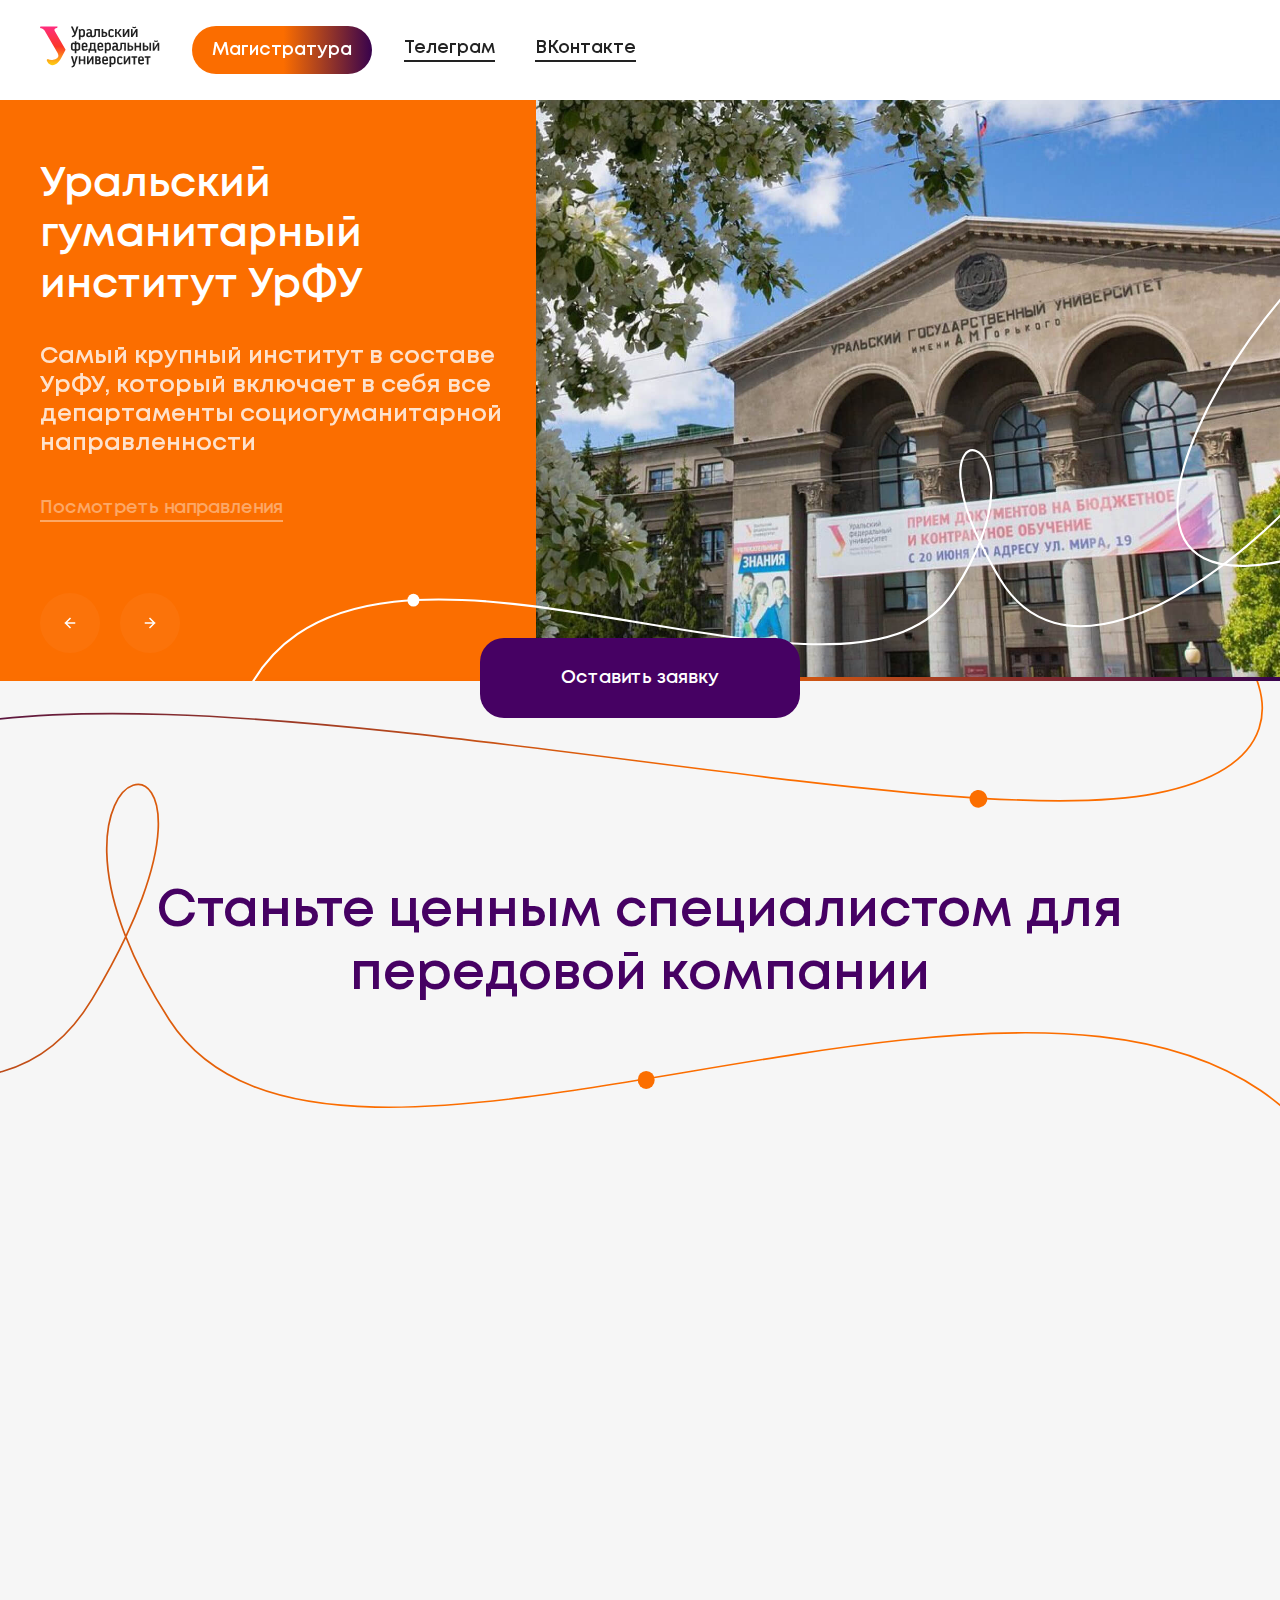
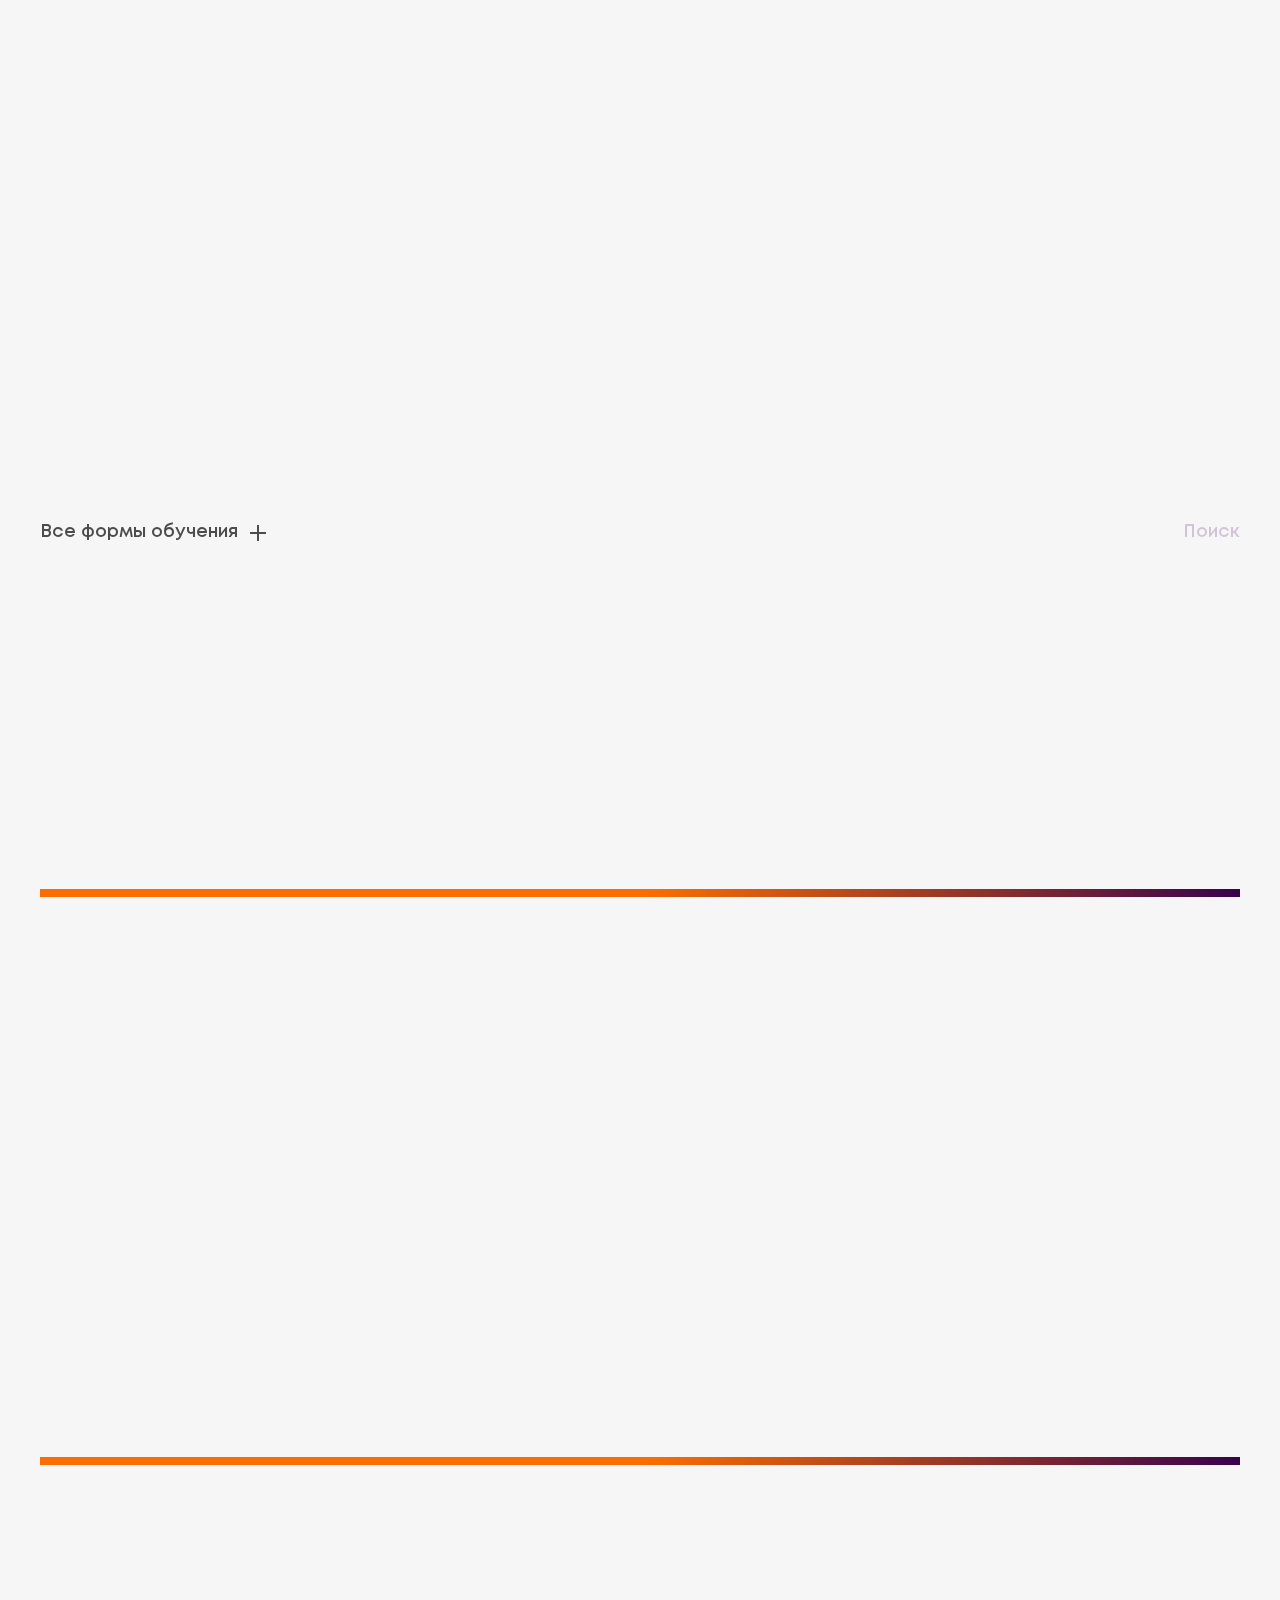
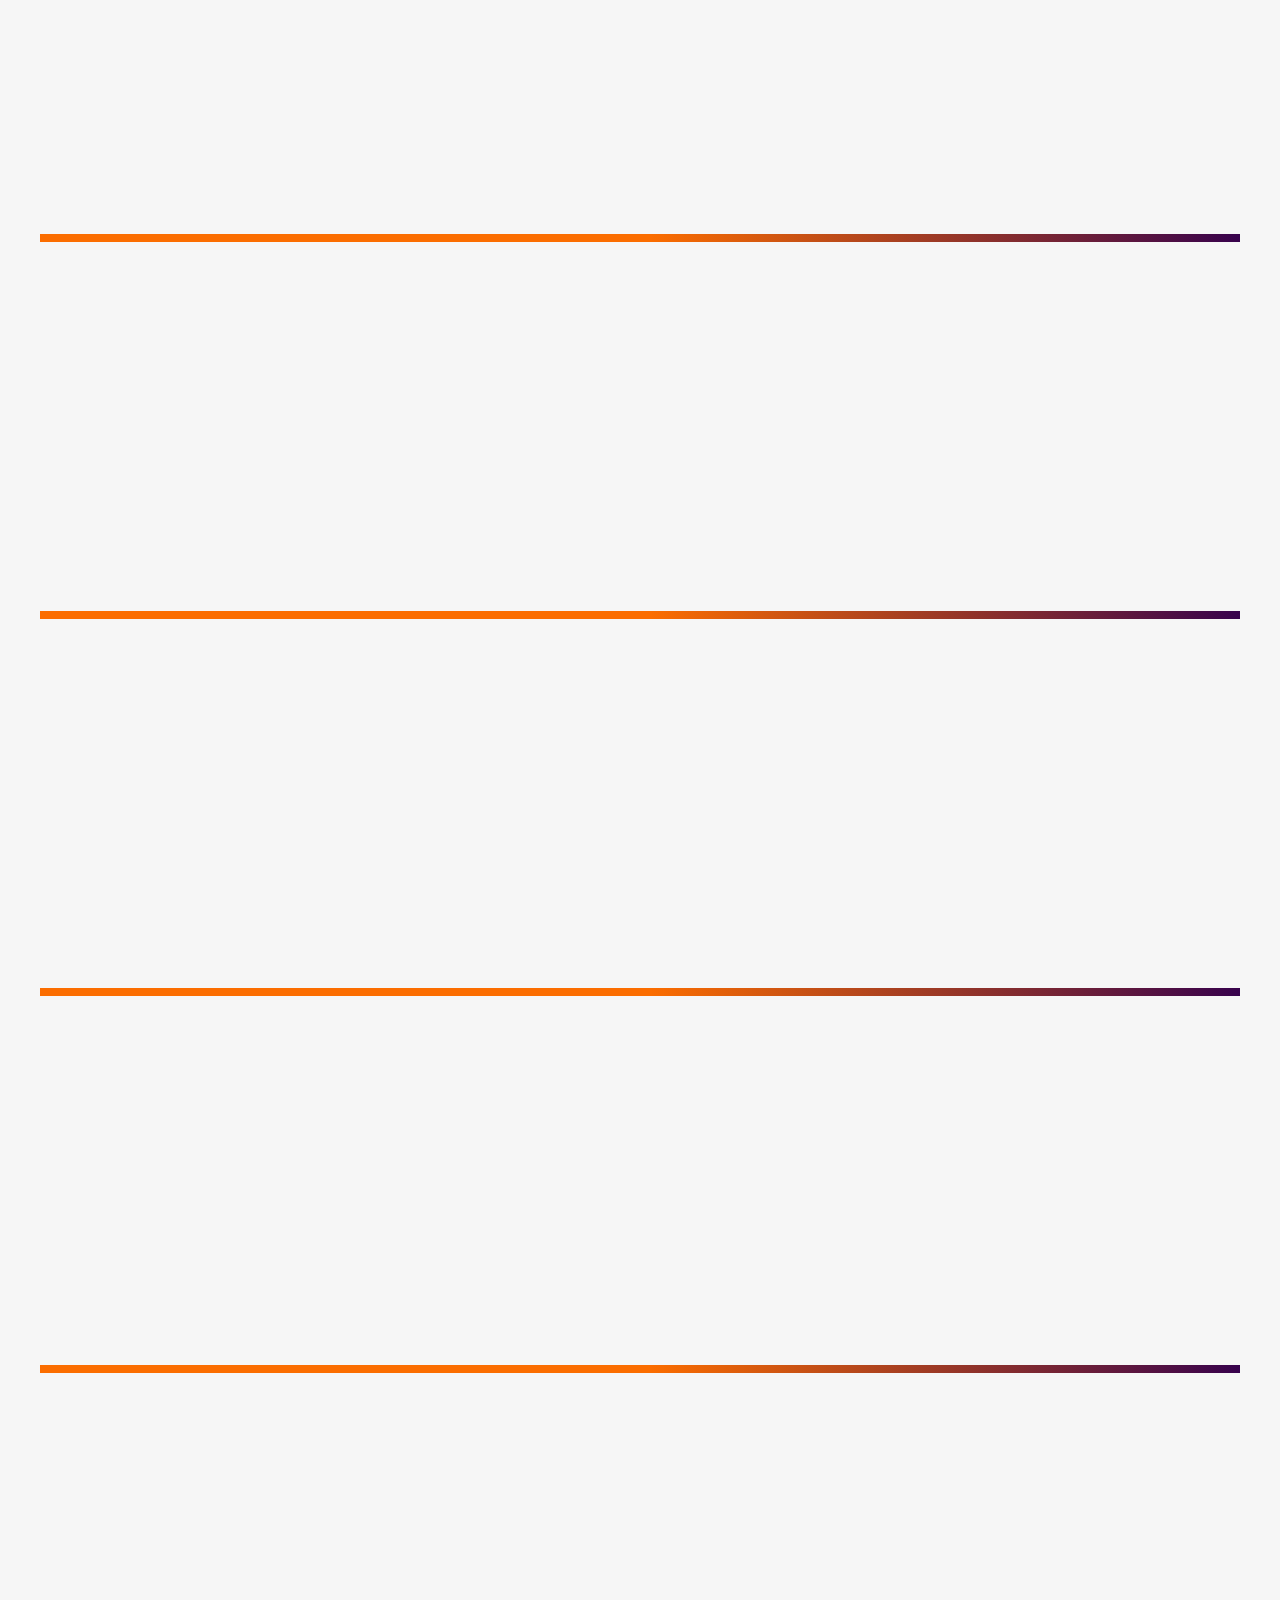
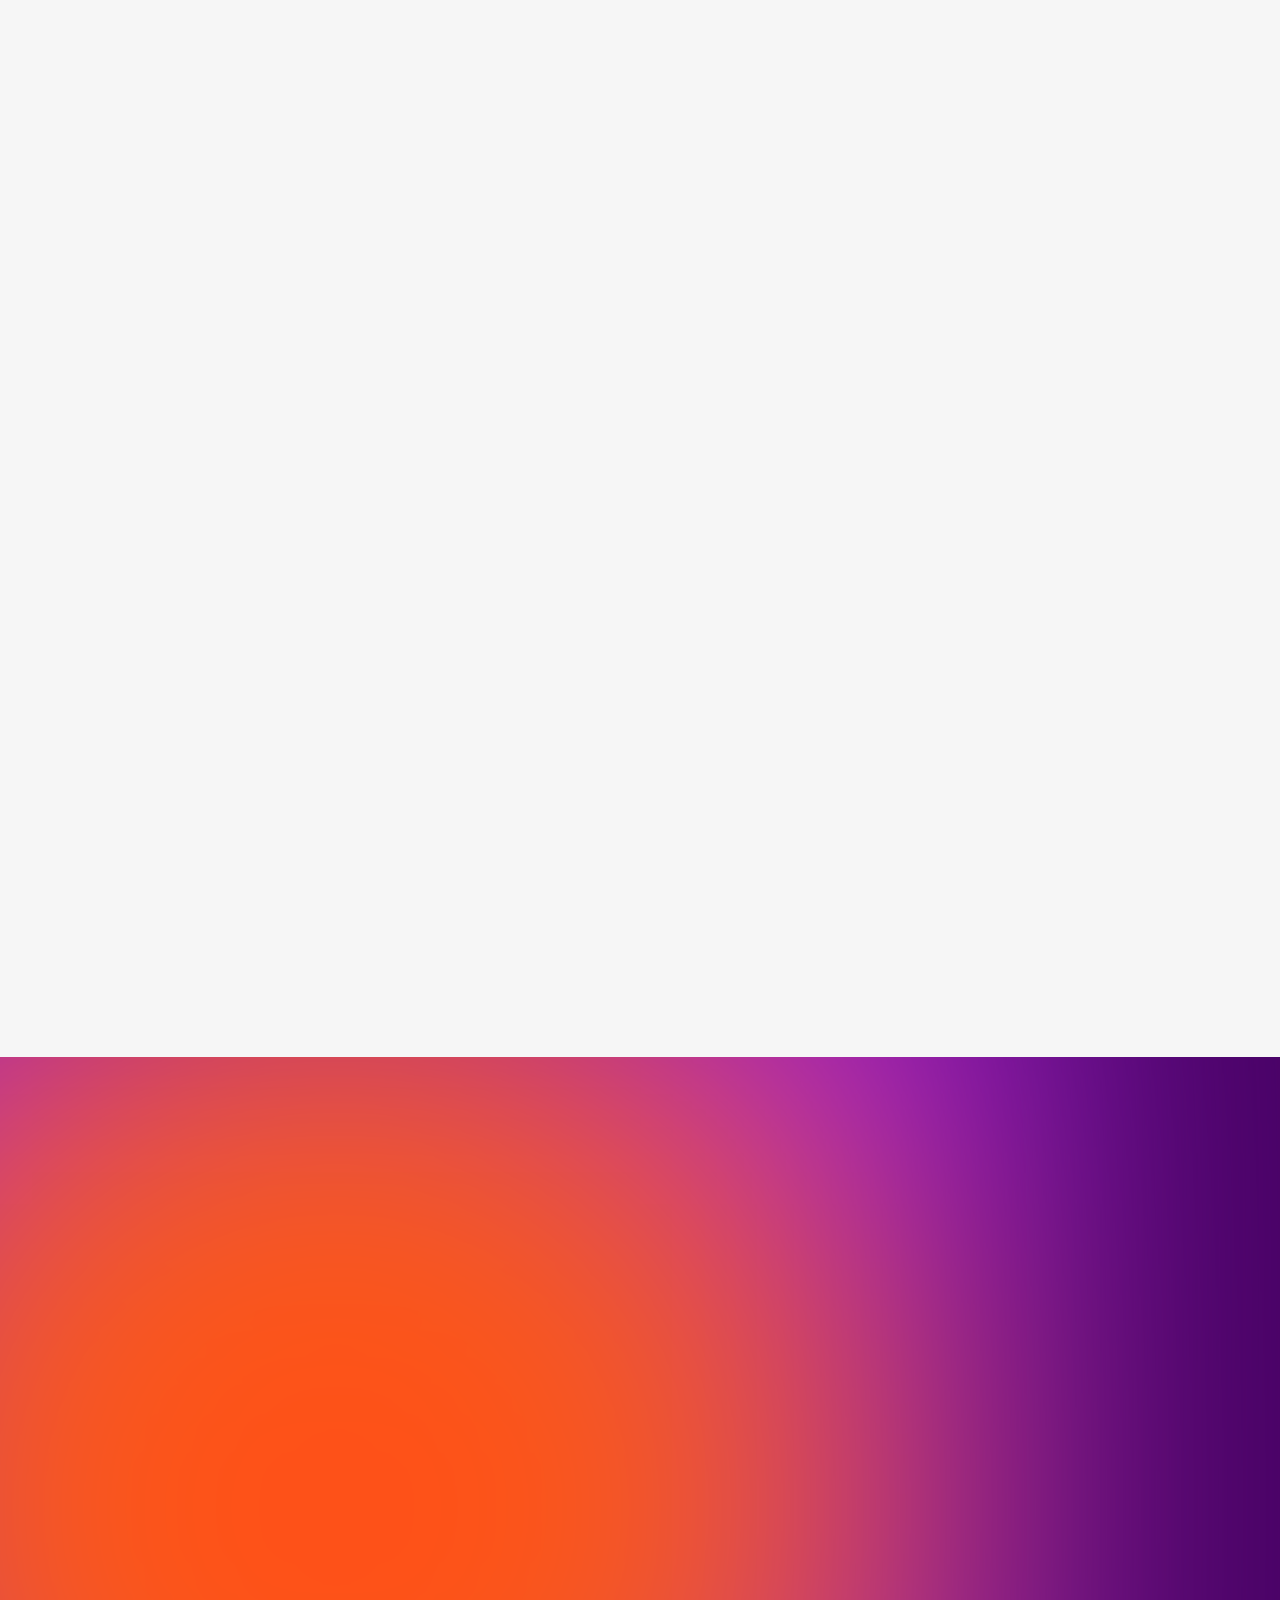
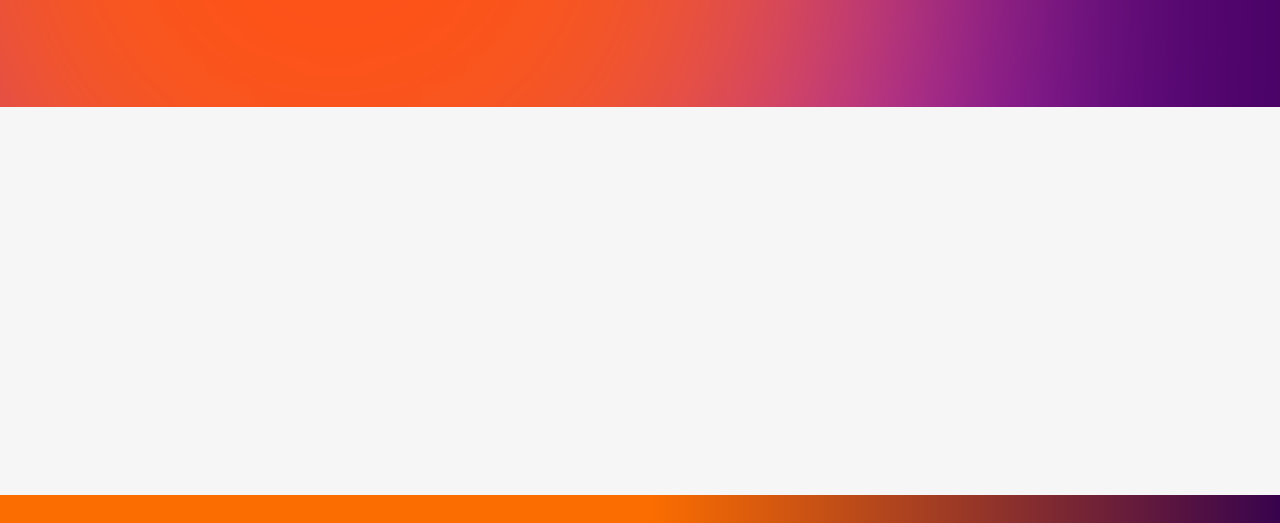
==== index.html @ 25d3e6b7 "fix: Improvements 03.07" ====
<!DOCTYPE html>
<html lang="ru">

<head>
	<meta charset="UTF-8">
	<meta http-equiv="X-UA-Compatible" content="IE=edge">
	<meta name="viewport" content="width=device-width, initial-scale=1.0">
	<title>Уральский гуманитарный институт УрФУ</title>
	<!-- styles -->
	<link rel="stylesheet" href="css/vendor.min.css">
	<link rel="stylesheet" href="css/app.min.css">
</head>

<body>
	<!-- header -->
	<header class="header" id="header">
		<div class="container">
			<div class="header__wrapper" data-aos="fade-in">
				<div class="header__block">
					<button class="hamburger" id="hamburger-toggle" aria-label="Меню">
						<span class="hamburger__inner"></span>
						<span class="hamburger__inner"></span>
						<span class="hamburger__inner"></span>
						<span class="hamburger__inner"></span>
					</button>
					<a href="index.html" class="logotype header__logotype">
						<img src="img/logotype.svg" alt="Уральский федеральный университет">
					</a>
					<a href="#" class="header__btn btn btn--md btn--gradient">Магистратура</a>
					<ul class="c-socials header__socials">
						<li class="c-socials__item">
							<a href="#" class="c-socials__link">Телеграм</a>
						</li>
						<li class="c-socials__item">
							<a href="#" class="c-socials__link">ВКонтакте</a>
						</li>
					</ul>
				</div>
				<div class="header__block">
					<div class="header__group">
						<a href="mailto:gumanitarii.priem@urfu.ru" class="header__link">gumanitarii.priem@urfu.ru</a>
						<span class="header__help">email</span>
					</div>
					<div class="header__group">
						<a href="tel:+79058003595" class="header__link">+7 (905) 800-35-95</a>
						<span class="header__help">горячая линия отборочной <br>комиссии УГИ УрФУ</span>
					</div>
					<div class="header__group">
						<a href="tel:+78001005044" class="header__link">+7 (800) 100-50-44</a>
						<span class="header__help">контакт-центр УрФУ <br>(звонок бесплатный)</span>
					</div>
				</div>
			</div>
		</div>
	</header>
	<!-- end of header -->
	<!-- mobile menu -->
	<div class="mobile-menu" id="mobile-menu">
		<div class="mobile-menu__top">
			<h3 class="mobile-menu__title">Магистратура</h3>
			<button class="mobile-menu__close" id="mobile-menu-close" aria-label="Закрыть">
				<svg class="mobile-menu__close-icon">
					<use xlink:href="img/sprite.svg#icon-close"></use>
				</svg>
			</button>
		</div>
		<nav class="nav mobile-menu__nav">
			<ul class="nav__list">
				<li class="nav__item">
					<a href="#news" class="nav__link">Новости</a>
				</li>
				<li class="nav__item">
					<a href="#directions" class="nav__link">Наши направления в магистратуре</a>
				</li>
				<li class="nav__item">
					<a href="#feedback" class="nav__link">Оставить заявку</a>
				</li>
				<li class="nav__item">
					<a href="#footer" class="nav__link">Контакты</a>
				</li>
			</ul>
		</nav>
	</div>
	<!-- end of mobile menu -->
	<!-- main -->
	<div class="main" id="main" data-aos="fade-in">
		<div class="container">
			<div class="main__slider">
				<div class="swiper">
					<div class="swiper-wrapper">
						<div class="swiper-slide">
							<div class="main__slide">
								<div class="main__body">
									<h3 class="main__title">Уральский гуманитарный институт УрФУ</h3>
									<p class="main__description">Самый крупный институт в составе УрФУ, который включает в себя все департаменты социогуманитарной направленности</p>
									<a href="#" class="main__link">Посмотреть направления</a>
								</div>
								<picture class="main__img">
									<img src="img/main-01.jpg" alt="Image">
								</picture>
							</div>
						</div>
						<div class="swiper-slide">
							<div class="main__slide">
								<div class="main__body">
									<h3 class="main__title">УГИ занял четвертое место в России в новом рейтинге Forbes </h3>
									<a href="#" class="main__link">Посмотреть направления</a>
								</div>
								<picture class="main__img">
									<img src="img/main-02.jpg" alt="Image">
								</picture>
							</div>
						</div>
						<div class="swiper-slide">
							<div class="main__slide">
								<div class="main__body">
									<h3 class="main__title">УГИ вошел в число ведущих мировых университетов в области гуманитарных наук и искусств. </h3>
									<a href="#" class="main__link">Посмотреть направления</a>
								</div>
								<picture class="main__img">
									<img src="img/main-03.jpg" alt="Image">
								</picture>
							</div>
						</div>
						<div class="swiper-slide">
							<div class="main__slide">
								<div class="main__body">
									<h3 class="main__title">УГИ стал лидером среди всех российских вузов в новом рейтинге от агентства RAEX</h3>
									<a href="#" class="main__link">Посмотреть направления</a>
								</div>
								<picture class="main__img">
									<img src="img/main-04.jpg" alt="Image">
								</picture>
							</div>
						</div>
						<div class="swiper-slide">
							<div class="main__slide">
								<div class="main__body">
									<h3 class="main__title">УГИ занимает четвертое место в рейтинге вузов спросом у крупных работодателей.</h3>
									<p class="main__description">Проведенного Общественной палатой РФ и Ассоциацией "МАКО".</p>
									<a href="#" class="main__link">Посмотреть направления</a>
								</div>
								<picture class="main__img">
									<img src="img/main-05.jpg" alt="Image">
								</picture>
							</div>
						</div>
						<div class="swiper-slide">
							<div class="main__slide">
								<div class="main__body">
									<h3 class="main__title">+44000 выпустников нашли работу и устроили свою жизнь</h3>
									<a href="#" class="main__link">Посмотреть направления</a>
								</div>
								<picture class="main__img">
									<img src="img/main-06.jpg" alt="Image">
								</picture>
							</div>
						</div>
					</div>
					<div class="swiper-buttons">
						<button class="swiper-button-prev" aria-label="Назад">
							<svg class="swiper-button-icon">
								<use xlink:href="img/sprite.svg#icon-arrow-prev"></use>
							</svg>
						</button>
						<button class="swiper-button-next" aria-label="Далее">
							<svg class="swiper-button-icon">
								<use xlink:href="img/sprite.svg#icon-arrow-next"></use>
							</svg>
						</button>
					</div>
					<div class="swiper-pagination"></div>
				</div>
			</div>
			<a href="#" class="main__btn btn btn--dark modal-btn" data-id="submit-application">Оставить заявку</a>
		</div>
	</div>
	<!-- end of main -->
	<!-- promo -->
	<section class="promo" id="promo" data-aos="fade-in">
		<div class="container">
			<h2 class="promo__heading">Станьте ценным специалистом для передовой компании</h2>
		</div>
	</section>
	<!-- end of promo -->
	<!-- news -->
	<section class="news" id="news">
		<div class="container">
			<div class="section-heading">
				<h2 class="section-heading__title" data-aos="fade-right">Новости</h2>
				<a href="#" class="section-heading__link" data-aos="fade-left">Все новости</a>
			</div>
			<div class="news__wrapper">
				<article class="news__item" data-aos="fade-up">
					<a href="#" class="news__img">
						<img src="img/news-01.png" alt="Image">
					</a>
					<div class="news__body">
						<span class="news__date">11 января 2022</span>
						<a href="#" class="news__title">УрФУ признан лидером по числу зачисленных в прошлом году студентов</a>
						<p class="news__description">Став первым в стране по приему, <br>ВУЗ потеснил ВШЭ и МГУ</p>
					</div>
				</article>
				<article class="news__item" data-aos="fade-up" data-aos-delay="50">
					<a href="#" class="news__img">
						<img src="img/news-02.png" alt="Image">
					</a>
					<div class="news__body">
						<span class="news__date">11 января 2022</span>
						<a href="#" class="news__title">В «Сириусе» стартовала Уральская проектная смена</a>
						<p class="news__description">78 школьников Свердловской области <br>начали работу в Сочи</p>
					</div>
				</article>
				<article class="news__item" data-aos="fade-up" data-aos-delay="100">
					<a href="#" class="news__img">
						<img src="img/news-03.png" alt="Image">
					</a>
					<div class="news__body">
						<span class="news__date">11 января 2022</span>
						<a href="#" class="news__title">Открыт прием заявок на тест-драйв студенческой жизни</a>
						<p class="news__description">Старшеклассники смогут провести <br>весенние каникулы с пользой</p>
					</div>
				</article>
			</div>
			<a href="#" class="news__more more-btn" aria-label="Показать ещё" data-aos="fade-up"></a>
		</div>
	</section>
	<!-- end of news -->
	<!-- directions -->
	<section class="directions" id="directions">
		<div class="container">
			<div class="section-heading" data-aos="fade-right">
				<h2 class="section-heading__title">Наши направления в магистратуре в 2022 г</h2>
			</div>
			<div class="directions__controls">
				<div class="directions__dropdowns">
					<div class="c-dropdown directions__dropdown">
						<a href="#" class="c-dropdown__btn">Все формы обучения</a>
						<div class="c-dropdown__wrapper">
							<ul class="c-dropdown__list">
								<li class="c-dropdown__item">
									<label for="dropdown-checkbox-01" class="circle-checkbox c-dropdown__checkbox">
										<input type="radio" id="dropdown-checkbox-01" name="dropdown-checkbox" class="circle-checkbox__input" checked>
										<span class="circle-checkbox__icon"></span>
										<span class="circle-checkbox__label">Все формы обучения</span>
									</label>
								</li>
								<li class="c-dropdown__item">
									<label for="dropdown-checkbox-02" class="circle-checkbox c-dropdown__checkbox">
										<input type="radio" id="dropdown-checkbox-02" name="dropdown-checkbox" class="circle-checkbox__input">
										<span class="circle-checkbox__icon"></span>
										<span class="circle-checkbox__label">Очная</span>
									</label>
								</li>
								<li class="c-dropdown__item">
									<label for="dropdown-checkbox-03" class="circle-checkbox c-dropdown__checkbox">
										<input type="radio" id="dropdown-checkbox-03" name="dropdown-checkbox" class="circle-checkbox__input">
										<span class="circle-checkbox__icon"></span>
										<span class="circle-checkbox__label">Заочная</span>
									</label>
								</li>
								<li class="c-dropdown__item">
									<label for="dropdown-checkbox-04" class="circle-checkbox c-dropdown__checkbox">
										<input type="radio" id="dropdown-checkbox-04" name="dropdown-checkbox" class="circle-checkbox__input">
										<span class="circle-checkbox__icon"></span>
										<span class="circle-checkbox__label">Очно-заочна</span>
									</label>
								</li>
							</ul>
						</div>
						<div class="c-dropdown__overlay"></div>
					</div>
				</div>
				<div class="directions__dropdowns">
					<div class="c-dropdown directions__dropdown">
						<a href="#" class="c-dropdown__btn c-dropdown__btn--light">Поиск</a>
						<div class="c-dropdown__wrapper c-dropdown__wrapper--wide">
							<input type="text" class="c-dropdown__input" placeholder="Начните вводить">
							<!-- search results -->
							<!--<ul class="c-dropdown__list">
                                <li class="c-dropdown__item">
                                    <a href="#" class="c-dropdown__link">Востоковедение и африканистика</a>
                                </li>
                                <li class="c-dropdown__item">
                                    <a href="#" class="c-dropdown__link">Лингвистическое сопровождение международной и внешнеэкономической деятельности</a>
                                </li>
                            </ul>-->
						</div>
						<div class="c-dropdown__overlay"></div>
					</div>
				</div>
			</div>
			<div class="directions__wrapper">
				<div class="directions__top">
					<h3 class="directions__heading" data-aos="fade-right">Востоковедение и африканистика</h3>
					<a href="#" class="directions__link info-modal-btn" data-id="info-modal-01" data-aos="fade-left">Подробнее</a>
				</div>
				<div class="directions__main">
					<a href="#" class="directions__item" data-aos="fade-up">
						<span class="directions__title">Восток в глобальных процессах современности</span>
						<div class="directions__inner">
							<div class="directions__group">
								<span class="directions__value">23</span>
								<span class="directions__help">бюджет</span>
							</div>
							<span class="directions__status">Очная</span>
						</div>
					</a>
				</div>
			</div>
			<div class="directions__wrapper">
				<div class="directions__top">
					<h3 class="directions__heading" data-aos="fade-right">Лингвистика</h3>
					<a href="#" class="directions__link info-modal-btn" data-id="info-modal-02" data-aos="fade-left">Подробнее</a>
				</div>
				<div class="directions__main">
					<a href="#" class="directions__item" data-aos="fade-up">
						<span class="directions__title">Лингвистическое сопровождение международной и внешнеэкономической деятельности</span>
						<div class="directions__inner">
							<div class="directions__group">
								<span class="directions__value">12</span>
								<span class="directions__help">бюджет</span>
							</div>
							<span class="directions__status">Очная</span>
						</div>
					</a>
					<a href="#" class="directions__item" target="_blank" data-aos="fade-up" data-aos-delay="50">
						<span class="directions__title">Методика преподавания иностранного языка, перевода и межкультурной коммуникации</span>
						<div class="directions__inner">
							<div class="directions__group">
								<span class="directions__value">8</span>
								<span class="directions__help">бюджет</span>
							</div>
							<span class="directions__status">Очная</span>
						</div>
					</a>
					<a href="#" class="directions__item" target="_blank" data-aos="fade-up" data-aos-delay="100">
						<span class="directions__title">Перевод и переводоведение</span>
						<div class="directions__inner">
							<div class="directions__group">
								<span class="directions__value">7</span>
								<span class="directions__help">бюджет</span>
							</div>
							<span class="directions__status">Очная</span>
						</div>
					</a>
					<a href="#" class="directions__item" target="_blank" data-aos="fade-up" data-aos-delay="50">
						<span class="directions__title">Устный перевод, межкультурная коммуникация и когнитивная лингвистика</span>
						<div class="directions__inner">
							<div class="directions__group">
								<span class="directions__value">12</span>
								<span class="directions__help">бюджет</span>
							</div>
							<span class="directions__status">Очная</span>
						</div>
					</a>
					<a href="#" class="directions__item" target="_blank" data-aos="fade-up" data-aos-delay="100">
						<span class="directions__title">Международная профессиональная коммуникация в евразийском контексте</span>
						<div class="directions__inner">
							<div class="directions__group">
								<span class="directions__value">25</span>
								<span class="directions__help">бюджет</span>
							</div>
							<span class="directions__status directions__status--dark">Заочная</span>
						</div>
					</a>
				</div>
			</div>
			<div class="directions__wrapper">
				<div class="directions__top">
					<h3 class="directions__heading" data-aos="fade-right">Международные отношения</h3>
					<a href="#" class="directions__link info-modal-btn" data-id="info-modal-03" data-aos="fade-left">Подробнее</a>
				</div>
				<div class="directions__main">
					<a href="#" class="directions__item" data-aos="fade-up">
						<span class="directions__title">Глобальная и региональная безопасность и урегулирование конфликтов</span>
						<div class="directions__inner">
							<div class="directions__group">
								<span class="directions__value">14</span>
								<span class="directions__help">бюджет</span>
							</div>
							<span class="directions__status">Очная</span>
						</div>
					</a>
					<a href="#" class="directions__item" target="_blank" data-aos="fade-up" data-aos-delay="50">
						<span class="directions__title">Гуманитарная дипломатия и международные переговоры</span>
						<div class="directions__inner">
							<div class="directions__group">
								<span class="directions__value">14</span>
								<span class="directions__help">бюджет</span>
							</div>
							<span class="directions__status">Очная</span>
						</div>
					</a>
					<a href="#" class="directions__item" target="_blank" data-aos="fade-up" data-aos-delay="100">
						<span class="directions__title">Дипломатия энергоресурсов</span>
						<div class="directions__inner">
							<div class="directions__group">
								<span class="directions__value">2</span>
								<span class="directions__help">бюджет</span>
							</div>
							<span class="directions__status">Очная</span>
						</div>
					</a>
				</div>
			</div>
			<div class="directions__wrapper">
				<div class="directions__top">
					<h3 class="directions__heading" data-aos="fade-right">Медиакоммуникации</h3>
					<a href="#" class="directions__link info-modal-btn" data-id="info-modal-04" data-aos="fade-left">Подробнее</a>
				</div>
				<div class="directions__main">
					<a href="#" class="directions__item" data-aos="fade-up">
						<span class="directions__title">Проектирование и сопровождение медиапроцессов</span>
						<div class="directions__inner">
							<div class="directions__group">
								<span class="directions__value">8</span>
								<span class="directions__help">бюджет</span>
							</div>
							<span class="directions__status">Очная</span>
						</div>
					</a>
				</div>
			</div>
			<div class="directions__wrapper">
				<div class="directions__top">
					<h3 class="directions__heading" data-aos="fade-right">Психология</h3>
					<a href="#" class="directions__link info-modal-btn" data-id="info-modal-05" data-aos="fade-left">Подробнее</a>
				</div>
				<div class="directions__main">
					<a href="#" class="directions__item" data-aos="fade-up">
						<span class="directions__title">Когнитивные нейронауки</span>
						<div class="directions__inner">
							<div class="directions__group">
								<span class="directions__value">10</span>
								<span class="directions__help">бюджет</span>
							</div>
							<span class="directions__status">Очная</span>
						</div>
					</a>
					<a href="#" class="directions__item" target="_blank" data-aos="fade-up" data-aos-delay="50">
						<span class="directions__title">Психологическое и организационное консультирование</span>
						<div class="directions__inner">
							<div class="directions__group">
								<span class="directions__value">20</span>
								<span class="directions__help">бюджет</span>
							</div>
							<span class="directions__status">Очная</span>
						</div>
					</a>
				</div>
			</div>
			<div class="directions__wrapper">
				<div class="directions__top">
					<h3 class="directions__heading" data-aos="fade-right">Педагогическое образование</h3>
					<a href="#" class="directions__link info-modal-btn" data-id="info-modal-06" data-aos="fade-left">Подробнее</a>
				</div>
				<div class="directions__main">
					<a href="#" class="directions__item" data-aos="fade-up">
						<span class="directions__title">Проектная и экспертно-аналитическая деятельность педагога</span>
						<div class="directions__inner">
							<div class="directions__group">
								<span class="directions__value">15</span>
								<span class="directions__help">бюджет</span>
							</div>
							<span class="directions__status">Очная</span>
						</div>
					</a>
					<a href="#" class="directions__item" target="_blank" data-aos="fade-up" data-aos-delay="50">
						<span class="directions__title">Цифровая педагогика и когнитивные технологии</span>
						<div class="directions__inner">
							<div class="directions__group">
								<span class="directions__value">25</span>
								<span class="directions__help">бюджет</span>
							</div>
							<span class="directions__status">Очная</span>
						</div>
					</a>
					<a href="#" class="directions__item" target="_blank" data-aos="fade-up" data-aos-delay="100">
						<span class="directions__title">Проектная и экспертно-аналитическая деятельность педагога</span>
						<div class="directions__inner">
							<div class="directions__group">
								<span class="directions__value">15</span>
								<span class="directions__help">бюджет</span>
							</div>
							<span class="directions__status directions__status--dark">Заочная</span>
						</div>
					</a>
				</div>
			</div>
			<div class="directions__wrapper">
				<div class="directions__main directions__main--square">
					<a href="https://urgi.urfu.ru/ru/kak-postupit/magistratura/magisterskie-programmy/" class="directions__item" target="_blank" data-aos="fade-up">
						<span class="directions__title">Антропология и этнология</span>
						<div class="directions__inner directions__inner--end">
							<span class="directions__status">Очная</span>
						</div>
					</a>
					<a href="https://urgi.urfu.ru/ru/kak-postupit/magistratura/magisterskie-programmy/" class="directions__item" target="_blank" data-aos="fade-up" data-aos-delay="50">
						<span class="directions__title">Дизайн</span>
						<div class="directions__inner directions__inner--end">
							<span class="directions__status">Очная</span>
							<span class="directions__status directions__status--dark">Заочная</span>
						</div>
					</a>
					<a href="https://urgi.urfu.ru/ru/kak-postupit/magistratura/magisterskie-programmy/" class="directions__item" target="_blank" data-aos="fade-up" data-aos-delay="100">
						<span class="directions__title">Документоведение и архивоведение</span>
						<div class="directions__inner directions__inner--end">
							<span class="directions__status directions__status--dark">Заочная</span>
						</div>
					</a>
					<a href="https://urgi.urfu.ru/ru/kak-postupit/magistratura/magisterskie-programmy/" class="directions__item" target="_blank" data-aos="fade-up" data-aos-delay="150">
						<span class="directions__title">Журналистика</span>
						<div class="directions__inner directions__inner--end">
							<span class="directions__status">Очная</span>
						</div>
					</a>
					<a href="https://urgi.urfu.ru/ru/kak-postupit/magistratura/magisterskie-programmy/" class="directions__item" target="_blank" data-aos="fade-up" data-aos-delay="50">
						<span class="directions__title">Зарубежное регионоведение</span>
						<div class="directions__inner directions__inner--end">
							<span class="directions__status">Очная</span>
						</div>
					</a>
					<a href="https://urgi.urfu.ru/ru/kak-postupit/magistratura/magisterskie-programmy/" class="directions__item" target="_blank" data-aos="fade-up" data-aos-delay="100">
						<span class="directions__title">Издательское дело</span>
						<div class="directions__inner directions__inner--end">
							<span class="directions__status">Очная</span>
							<span class="directions__status directions__status--dark">Заочная</span>
							<span class="directions__status directions__status--gradient">Очно-заочная</span>
						</div>
					</a>
					<a href="https://urgi.urfu.ru/ru/kak-postupit/magistratura/magisterskie-programmy/" class="directions__item" target="_blank" data-aos="fade-up" data-aos-delay="150">
						<span class="directions__title">Интеллектуальные системы в гуманитарной среде</span>
						<div class="directions__inner directions__inner--end">
							<span class="directions__status">Очная</span>
						</div>
					</a>
					<a href="https://urgi.urfu.ru/ru/kak-postupit/magistratura/magisterskie-programmy/" class="directions__item" target="_blank" data-aos="fade-up" data-aos-delay="200">
						<span class="directions__title">История</span>
						<div class="directions__inner directions__inner--end">
							<span class="directions__status">Очная</span>
							<span class="directions__status directions__status--dark">Заочная</span>
							<span class="directions__status directions__status--gradient">Очно-заочная</span>
						</div>
					</a>
					<a href="https://urgi.urfu.ru/ru/kak-postupit/magistratura/magisterskie-programmy/" class="directions__item" target="_blank" data-aos="fade-up" data-aos-delay="50">
						<span class="directions__title">История искусств</span>
						<div class="directions__inner directions__inner--end">
							<span class="directions__status">Очная</span>
							<span class="directions__status directions__status--dark">Заочная</span>
						</div>
					</a>
					<a href="https://urgi.urfu.ru/ru/kak-postupit/magistratura/magisterskie-programmy/" class="directions__item" target="_blank" data-aos="fade-up" data-aos-delay="100">
						<span class="directions__title">Конфликтология</span>
						<div class="directions__inner directions__inner--end">
							<span class="directions__status directions__status--gradient">Очно-заочная</span>
						</div>
					</a>
					<a href="https://urgi.urfu.ru/ru/kak-postupit/magistratura/magisterskie-programmy/" class="directions__item" target="_blank" data-aos="fade-up" data-aos-delay="150">
						<span class="directions__title">Культурология</span>
						<div class="directions__inner directions__inner--end">
							<span class="directions__status">Очная</span>
						</div>
					</a>
					<a href="https://urgi.urfu.ru/ru/kak-postupit/magistratura/magisterskie-programmy/" class="directions__item" target="_blank" data-aos="fade-up" data-aos-delay="200">
						<span class="directions__title">Политология</span>
						<div class="directions__inner directions__inner--end">
							<span class="directions__status">Очная</span>
						</div>
					</a>
					<a href="https://urgi.urfu.ru/ru/kak-postupit/magistratura/magisterskie-programmy/" class="directions__item" target="_blank" data-aos="fade-up" data-aos-delay="50">
						<span class="directions__title">Религиоведение</span>
						<div class="directions__inner directions__inner--end">
							<span class="directions__status">Очная</span>
						</div>
					</a>
					<a href="https://urgi.urfu.ru/ru/kak-postupit/magistratura/magisterskie-programmy/" class="directions__item" target="_blank" data-aos="fade-up" data-aos-delay="100">
						<span class="directions__title">Сервис</span>
						<div class="directions__inner directions__inner--end">
							<span class="directions__status">Очная</span>
						</div>
					</a>
					<a href="https://urgi.urfu.ru/ru/kak-postupit/magistratura/magisterskie-programmy/" class="directions__item" target="_blank" data-aos="fade-up" data-aos-delay="150">
						<span class="directions__title">Социальная работа</span>
						<div class="directions__inner directions__inner--end">
							<span class="directions__status">Очная</span>
						</div>
					</a>
					<a href="https://urgi.urfu.ru/ru/kak-postupit/magistratura/magisterskie-programmy/" class="directions__item" target="_blank" data-aos="fade-up" data-aos-delay="200">
						<span class="directions__title">Социально-культурная деятельность</span>
						<div class="directions__inner directions__inner--end">
							<span class="directions__status">Очная</span>
						</div>
					</a>
					<a href="https://urgi.urfu.ru/ru/kak-postupit/magistratura/magisterskie-programmy/" class="directions__item" target="_blank" data-aos="fade-up" data-aos-delay="50">
						<span class="directions__title">Социология</span>
						<div class="directions__inner directions__inner--end">
							<span class="directions__status">Очная</span>
						</div>
					</a>
					<a href="https://urgi.urfu.ru/ru/kak-postupit/magistratura/magisterskie-programmy/" class="directions__item" target="_blank" data-aos="fade-up" data-aos-delay="100">
						<span class="directions__title">Телевидение</span>
						<div class="directions__inner directions__inner--end">
							<span class="directions__status">Очная</span>
						</div>
					</a>
					<a href="https://urgi.urfu.ru/ru/kak-postupit/magistratura/magisterskie-programmy/" class="directions__item" target="_blank" data-aos="fade-up" data-aos-delay="150">
						<span class="directions__title">Туризм</span>
						<div class="directions__inner directions__inner--end">
							<span class="directions__status">Очная</span>
						</div>
					</a>
					<a href="https://urgi.urfu.ru/ru/kak-postupit/magistratura/magisterskie-programmy/" class="directions__item" target="_blank" data-aos="fade-up" data-aos-delay="200">
						<span class="directions__title">Управление персоналом</span>
						<div class="directions__inner directions__inner--end">
							<span class="directions__status">Очная</span>
							<span class="directions__status directions__status--dark">Заочная</span>
						</div>
					</a>
					<a href="https://urgi.urfu.ru/ru/kak-postupit/magistratura/magisterskie-programmy/" class="directions__item" target="_blank" data-aos="fade-up" data-aos-delay="50">
						<span class="directions__title">Филология</span>
						<div class="directions__inner directions__inner--end">
							<span class="directions__status">Очная</span>
							<span class="directions__status directions__status--gradient">Очно-заочная</span>
						</div>
					</a>
					<a href="https://urgi.urfu.ru/ru/kak-postupit/magistratura/magisterskie-programmy/" class="directions__item" target="_blank" data-aos="fade-up" data-aos-delay="100">
						<span class="directions__title">Фундаментальная и прикладная лингвистика</span>
						<div class="directions__inner directions__inner--end">
							<span class="directions__status">Очная</span>
						</div>
					</a>
				</div>
				<a href="#" class="directions__more more-btn" aria-label="Показать ещё" data-aos="fade-up"></a>
			</div>
		</div>
	</section>
	<!-- end of directions -->
	<!-- feedback -->
	<section class="feedback" id="feedback">
		<div class="container">
			<h2 class="feedback__heading" data-aos="fade-in">Оставь заявку и мы ответим на все вопросы!</h2>
			<form class="feedback-form feedback__form">
				<!-- hidden required fields -->
				<input type="hidden" name="project_name" value="urgi.urfu.ru" />
				<input type="hidden" name="admin_email" value="ugi.urfu@bk.ru" />
				<input type="hidden" name="form_subject" value="Заявка с сайта urgi.urfu.ru" />
				<!-- end of hidden required fields -->
				<div class="feedback-form__inner">
					<input type="text" class="input feedback-form__input" name="Имя" placeholder="Имя" required data-aos="fade-right">
					<input type="text" class="input feedback-form__input" name="Фамилия" placeholder="Фамилия" required data-aos="fade-left">
				</div>
				<div class="feedback-form__inner">
					<input type="email" class="input feedback-form__input" name="E-mail" placeholder="E-mail" data-aos="fade-right">
					<input type="tel" class="input feedback-form__input" name="Телефон" placeholder="+7" data-inputmask="'mask': '+7 (999) 999-99-99'" required data-aos="fade-left">
				</div>
				<div class="feedback-form__inner">
					<input type="text" class="input feedback-form__input" name="Вопрос" placeholder="Задать вопрос" required data-aos="fade-right">
				</div>
				<div class="feedback-form__bottom" data-aos="fade-in" data-aos-delay="50">
					<label for="feedback-checkbox" class="square-checkbox feedback-form__checkbox">
						<input type="checkbox" id="feedback-checkbox" class="square-checkbox__input" required>
						<span class="square-checkbox__icon"></span>
						<span class="square-checkbox__label">Я подтверждаю согласие на обработку своих персональных данных, а именно совершение действий, предусмотренных п. 3 ч. 1 ст. 3 Федерального закона от 27.07.2006 N 152-ФЗ "О персональных данных", и подтверждаю, что, давая такое согласие, действую свободно, своей волей и в своем интересе. Я также подтверждаю, что ознакомился с <a href="https://ozi.urfu.ru/fileadmin/user_upload/site_15891/ZI/UrFU_Polozhenie_o_personalnykh_dannykh.pdf" target="_blank">Положением в отношении обработки персональных данных в УрФУ</a> <br>Согласен с <a href="privacy-policy.html" target="_blank">политикой конфиденциальности</a>. </span>
					</label>
					<button class="feedback-form__btn btn" data-id="modal-success">Отправить</button>
				</div>
			</form>
		</div>
	</section>
	<!-- end of feedback -->
	<!-- footer -->
	<footer class="footer" id="footer">
		<div class="container">
			<div class="footer__wrapper">
				<div class="footer__block">
					<div class="footer__group" data-aos="fade-right">
						<span class="footer__help">Горячая линия отборочной комиссии УГИ УрФУ</span>
						<a href="tel:+79058003595" class="footer__link">+7 (905) 800-35-95</a>
					</div>
					<div class="footer__group" data-aos="fade-right">
						<span class="footer__help">Контакт-центр УрФУ (звонок бесплатный)</span>
						<a href="tel:+78001005044" class="footer__link">+7 (800) 100-50-44</a>
					</div>
				</div>
				<div class="footer__block">
					<div class="footer__group" data-aos="fade-left">
						<span class="footer__help">Email</span>
						<a href="mailto:gumanitarii.priem@urfu.ru" class="footer__link">gumanitarii.priem@urfu.ru</a>
					</div>
					<ul class="c-socials c-socials--accent footer__socials" data-aos="fade-left">
						<li class="c-socials__item">
							<a href="#" class="c-socials__link">ВКонтакте</a>
						</li>
						<li class="c-socials__item">
							<a href="#" class="c-socials__link">Телеграм</a>
						</li>
					</ul>
				</div>
			</div>
			<div class="footer__wrapper footer__wrapper--center" data-aos="fade-in" data-aos-offset="0">
				<p class="footer__copyright">ФГАОУ ВО «УрФУ имени первого Президента России Б.Н. Ельцина» | Все права защищены 2022</p>
			</div>
		</div>
	</footer>
	<!-- end of footer -->
	<!-- modals -->
	<div class="modal" id="submit-application">
		<button class="modal__close-btn modal__close" aria-label="Закрыть">
			<svg class="modal__close-icon">
				<use xlink:href="img/sprite.svg#icon-close"></use>
			</svg>
		</button>
		<div class="modal__scroll">
			<div class="modal__wrapper">
				<h2 class="modal__title">Оставь заявку и мы ответим на все вопросы!</h2>
				<form class="modal-form modal__form">
					<!-- hidden required fields -->
					<input type="hidden" name="project_name" value="urgi.urfu.ru" />
					<input type="hidden" name="admin_email" value="ugi.urfu@bk.ru" />
					<input type="hidden" name="form_subject" value="Заявка с сайта urgi.urfu.ru" />
					<!-- end of hidden required fields -->
					<div class="modal-form__inner">
						<input type="text" class="input input--sm input--grey modal-form__input" name="Имя" placeholder="Имя" required>
						<input type="text" class="input input--sm input--grey modal-form__input" name="Фамилия" placeholder="Фамилия" required>
					</div>
					<div class="modal-form__inner">
						<input type="email" class="input input--sm input--grey modal-form__input" name="E-mail" placeholder="E-mail">
					</div>
					<div class="modal-form__inner">
						<input type="tel" class="input input--sm input--grey modal-form__input" name="Телефон" placeholder="+7" data-inputmask="'mask': '+7 (999) 999-99-99'" required>
					</div>
					<div class="modal-form__inner">
						<input type="text" class="input input--sm input--grey modal-form__input" name="Вопрос" placeholder="Задать вопрос" required>
					</div>
					<div class="modal-form__bottom">
						<label for="modal-checkbox" class="square-checkbox square-checkbox--primary modal-form__checkbox">
							<input type="checkbox" id="modal-checkbox" class="square-checkbox__input" required>
							<span class="square-checkbox__icon"></span>
							<span class="square-checkbox__label">Я подтверждаю согласие на обработку своих персональных данных, а именно совершение действий, предусмотренных п. 3 ч. 1 ст. 3 Федерального закона от 27.07.2006 N 152-ФЗ "О персональных данных", и подтверждаю, что, давая такое согласие, действую свободно, своей волей и в своем интересе. Я также подтверждаю, что ознакомился с <a href="https://ozi.urfu.ru/fileadmin/user_upload/site_15891/ZI/UrFU_Polozhenie_o_personalnykh_dannykh.pdf" target="_blank">Положением в отношении обработки персональных данных в УрФУ</a> <br>Согласен с <a href="privacy-policy.html" target="_blank">политикой конфиденциальности</a>. </span>
						</label>
						<button class="modal-form__btn btn" data-id="modal-success">Отправить</button>
					</div>
				</form>
			</div>
		</div>
		<div class="modal__overlay"></div>
	</div>
	<div class="modal" id="modal-success">
		<button class="modal__close-btn modal__close" aria-label="Закрыть">
			<svg class="modal__close-icon">
				<use xlink:href="img/sprite.svg#icon-close"></use>
			</svg>
		</button>
		<div class="modal__scroll modal__scroll--success">
			<div class="modal__wrapper modal__wrapper--purple">
				<h3 class="modal__heading">Заявка принята. <br>В ближайшее время специалист свяжется с Вами </h3>
				<a href="#" class="modal__btn btn modal__close">Закрыть</a>
			</div>
		</div>
		<div class="modal__overlay"></div>
	</div>
	<!-- end of modals -->
	<!-- info modals -->
	<div class="info-modal" id="info-modal-01">
		<div class="info-modal__scroll">
			<div class="info-modal__top">
				<button class="info-modal__back-btn info-modal__back hidden" aria-label="Назад">
					<svg class="info-modal__back-icon">
						<use xlink:href="img/sprite.svg#icon-arrow-back"></use>
					</svg>
				</button>
				<button class="info-modal__close-btn info-modal__close" aria-label="Закрыть">
					<svg class="info-modal__close-icon">
						<use xlink:href="img/sprite.svg#icon-close"></use>
					</svg>
				</button>
			</div>
			<div class="info-modal__wrapper info-modal__wrapper--active">
				<h3 class="info-modal__heading">Востоковедение и африканистика</h3>
				<div class="directions-info">
					<div class="directions-info__item">
						<div class="directions-info__body">
							<div class="directions-info__group">
								<span class="directions-info__status">Очная</span>
								<p class="directions-info__name">Восток в глобальных процессах современности</p>
							</div>
							<div class="directions-info__group">
								<ul class="directions-info__list">
									<li class="directions-info__list-item">
										<span class="directions-info__elem">
											<b>23</b>
											<span>бюджет</span>
										</span>
									</li>
									<li class="directions-info__list-item">
										<span class="directions-info__elem">
											<b>8</b>
											<span>контракт</span>
										</span>
									</li>
									<li class="directions-info__list-item">
										<span class="directions-info__elem">
											<b>от 180 000₽</b>
										</span>
									</li>
								</ul>
							</div>
						</div>
						<div class="directions-info__bottom">
							<a href="#" class="directions-info__btn btn btn--sm">Оставить заявку</a>
							<a href="#" class="directions-info__more info-modal__more" data-id="direction-01-1">Подробнее</a>
						</div>
					</div>
				</div>
			</div>
			<div class="info-modal__wrapper" id="direction-01-1">
				<div class="info-modal__details program-tabs">
					<div class="info-modal__group">
						<h3 class="info-modal__title">Восток в глобальных процессах современности</h3>
						<ul class="program-tabs__list">
							<li class="program-tabs__item program-tabs__item--active">
								<button class="program-tabs__tab">Очная</button>
							</li>
						</ul>
					</div>
					<div class="info-modal__group">
						<div class="program-tabs__wrapper program-tabs__wrapper--active">
							<ul class="info-modal__list">
								<li class="info-modal__item">23 Бюджетных мест</li>
								<li class="info-modal__item">8 Контрактных мест</li>
								<li class="info-modal__item">Цена не указана</li>
							</ul>
						</div>
					</div>
				</div>
				<div class="direction">
					<div class="direction__wrapper direction__wrapper--flex">
						<div class="direction__block">
							<picture class="direction__img">
								<img src="img/user-image.png" alt="Image">
							</picture>
							<span class="direction__name">Антипин Алексей Александрович</span>
							<span class="direction__value">Руководитель программы</span>
							<a href="mailto:a.a.antipin@urfu.ru" class="direction__value">a.a.antipin@urfu.ru</a>
						</div>
						<div class="direction__block">
							<div class="direction__group">
								<span class="direction__help">Язык освоения:</span>
								<span class="direction__value">Русский язык</span>
							</div>
							<div class="direction__group">
								<span class="direction__help">Направление подготовки:</span>
								<span class="direction__value">58.04.01 Востоковедение и африканистика</span>
							</div>
							<div class="direction__group">
								<span class="direction__help">Институт:</span>
								<span class="direction__value">Уральский гуманитарный институт</span>
							</div>
							<div class="direction__group">
								<span class="direction__help">Уровень образования:</span>
								<span class="direction__value">Магистратура</span>
							</div>
							<div class="direction__group">
								<span class="direction__help">Форма и срок обучения:</span>
								<span class="direction__value">Очная: 2 года</span>
							</div>
							<a href="#" class="direction__btn btn btn--sm">Оставить заявку</a>
						</div>
					</div>
					<div class="direction__wrapper">
						<div class="direction__block c-accordeon">
							<div class="c-accordeon__item is--open">
								<h2 class="c-accordeon__trigger" style="pointer-events: auto;">О программе</h2>
								<div class="c-accordeon__wrapper" style="display: block;">
									<div class="content direction__content">
										<p>Строительство – локомотив любой экономики во все времена. Работа в этой отрасли требует глубоких специальных знаний.</p>
										<p>Наши выпускники несут ответственность за весь жизненный цикл зданий и сооружений гражданского и промышленного назначения на всех его этапах: от градостроительного замысла, проектирования, строительства, эффективной эксплуатации, ремонта и реконструкции до сноса и ответственной утилизации. Эта инженерная и одновременно творческая профессия требует комплексного подхода, но, в тоже время, продуманных и обоснованных решений. Полученные знания обеспечат динамичный карьерный рост, горизонт которого зависит только от Вас!</p>
										<p>Программу реализуют профессионалы с большим практическим опытом работы в строительстве</p>
										<p>Программа «Промышленное и гражданское строительство» – одна их немногих программ в УрФУ, в которой студент за время обучения имеет методическую возможность составить заявку на свое техническое решение и получить патент на изобретение!</p>
									</div>
								</div>
							</div>
						</div>
					</div>
					<div class="direction__wrapper">
						<h3 class="direction__heading">Варианты трудоустройства</h3>
						<ul class="direction__list">
							<li class="direction__item">
								<span class="direction__elem">Инженер по обследованию зданий и сооружений</span>
							</li>
							<li class="direction__item">
								<span class="direction__elem">Инженер-проектировщик</span>
							</li>
							<li class="direction__item">
								<span class="direction__elem">Инженер-технолог</span>
							</li>
						</ul>
					</div>
					<div class="direction__wrapper">
						<h3 class="direction__heading">Проекты и наука</h3>
						<ul class="direction__list direction__list--double">
							<li class="direction__item">
								<span class="direction__elem">Диагностическая система</span>
							</li>
							<li class="direction__item">
								<span class="direction__elem">Конструкция несъемной опалубки</span>
							</li>
							<li class="direction__item">
								<span class="direction__elem">Контроль температуры твердеющего бетона</span>
							</li>
							<li class="direction__item">
								<span class="direction__elem">Мониторинг снеговых отложений на покрытиях зданий</span>
							</li>
							<li class="direction__item">
								<span class="direction__elem">Монтаж сборных конструкций</span>
							</li>
							<li class="direction__item">
								<span class="direction__elem">Новый конструктивный элемент</span>
							</li>
							<li class="direction__item">
								<span class="direction__elem">Программа ПОДИГС, 1.0</span>
							</li>
						</ul>
					</div>
					<div class="direction__wrapper">
						<div class="direction__block c-accordeon">
							<div class="c-accordeon__item is--open">
								<h2 class="c-accordeon__trigger" style="pointer-events: auto;">Отзывы</h2>
								<div class="c-accordeon__wrapper" style="display: block;">
									<div class="content direction__content">
										<p>Обучение в магистратуре значительно отличается от обучения на бакалавриате. На бакалавриате студенты изучают базовые навыки по выбранному ими направлению, магистратура же позволяет углубить и расширить знания, полученные ранее. А также магистратура является начальным этапом для тех, кто хотел бы в дальнейшем связать свою жизнь с наукой и продолжить своё обучение на третьей ступени образования в аспирантуре.</p>
										<p>Я поступила в магистратуру по направлению «Организационно-технологические и экономические решения в строительстве» (сейчас программа называется «Промышленное и гражданское строительство») в 2018 году, сразу после окончания обучения на бакалавриате и могу сказать, что данное направление будет полезно для тех, кто ранее получил образование по строительной специальности. А тем студентам, кто со строительством до этого не сталкивался, необходимо будет дополнительное изучение базовых технических знаний, для более успешной сдачи экзаменов по профильным предметам.</p>
										<p>Из всех предметов мне бы хотелось выделить два: «Информационные технологии в строительстве» и «Разработка новых организационных и технологических решений». Я на собственном примере в этом убедилась, так как в данный момент моя работа заключается в совершенствовании, автоматизации и развитии применяемых технических решений, с использованием BIM-инструментов, которые как раз-таки были освоены мной в процессе прохождения курса «Информационные технологии в строительстве» Второй предмет, который мне также хотелось бы отметить, – «Разработка новых организационных и технологических решений». Данный курс позволяет понять, как наука и прикладные задачи могут взаимодействовать между собой. В ходе обучения на курсе студенты начинают искать нестандартные решения на поставленные задачи, независимо от того несут они прикладной или научный характер. Для меня этот курс также был полезен в ходе научной деятельности, в момент формулирования и написания заявки для получения патента на изобретение.</p>
									</div>
								</div>
							</div>
						</div>
					</div>
					<div class="direction__wrapper">
						<h3 class="direction__heading">Партнеры</h3>
						<ul class="direction__list">
							<li class="direction__item direction__item--logo">
								<picture class="direction__logo">
									<img src="img/partners-lcp.png" width="171px" height="53px" alt="LCP">
								</picture>
							</li>
							<li class="direction__item direction__item--logo">
								<picture class="direction__logo">
									<img src="img/partners-atom.png" width="171px" height="53px" alt="АТОМ">
								</picture>
							</li>
							<li class="direction__item direction__item--logo">
								<picture class="direction__logo">
									<img src="img/partners-brusnika.png" width="151px" height="53px" alt="БРУСНИКА">
								</picture>
							</li>
							<li class="direction__item direction__item--logo">
								<picture class="direction__logo">
									<img src="img/partners-peri.png" width="125px" height="56px" alt="PERI">
								</picture>
							</li>
							<li class="direction__item direction__item--logo">
								<picture class="direction__logo">
									<img src="img/partners-geo.png" width="100px" height="76px" alt="Геотехструктура">
								</picture>
							</li>
							<li class="direction__item direction__item--logo">
								<picture class="direction__logo">
									<img src="img/partners-projects.png" width="55px" height="60px" alt="Эффективное проектирование">
								</picture>
							</li>
							<li class="direction__item direction__item--logo">
								<picture class="direction__logo">
									<img src="img/partners-r1.png" width="125px" height="56px" alt="R1">
								</picture>
							</li>
						</ul>
					</div>
				</div>
			</div>
		</div>
	</div>
	<div class="info-modal" id="info-modal-02">
		<div class="info-modal__scroll">
			<div class="info-modal__top">
				<button class="info-modal__back-btn info-modal__back hidden" aria-label="Назад">
					<svg class="info-modal__back-icon">
						<use xlink:href="img/sprite.svg#icon-arrow-back"></use>
					</svg>
				</button>
				<button class="info-modal__close-btn info-modal__close" aria-label="Закрыть">
					<svg class="info-modal__close-icon">
						<use xlink:href="img/sprite.svg#icon-close"></use>
					</svg>
				</button>
			</div>
			<div class="info-modal__wrapper info-modal__wrapper--active">
				<h3 class="info-modal__heading">Лингвистика</h3>
				<div class="directions-info">
					<div class="directions-info__item">
						<div class="directions-info__body">
							<div class="directions-info__group">
								<span class="directions-info__status">Очная</span>
								<p class="directions-info__name">Лингвистическое сопровождение международной и внешнеэкономической деятельности</p>
							</div>
							<div class="directions-info__group">
								<ul class="directions-info__list">
									<li class="directions-info__list-item">
										<span class="directions-info__elem">
											<b>12</b>
											<span>бюджет</span>
										</span>
									</li>
									<li class="directions-info__list-item">
										<span class="directions-info__elem">
											<b>8</b>
											<span>контракт</span>
										</span>
									</li>
									<li class="directions-info__list-item">
										<span class="directions-info__elem">
											<b>от 180 000₽</b>
										</span>
									</li>
								</ul>
							</div>
						</div>
						<div class="directions-info__bottom">
							<a href="#" class="directions-info__btn btn btn--sm">Оставить заявку</a>
							<a href="#" class="directions-info__more info-modal__more" data-id="direction-02-1">Подробнее</a>
						</div>
					</div>
					<div class="directions-info__item">
						<div class="directions-info__body">
							<div class="directions-info__group">
								<span class="directions-info__status">Очная</span>
								<p class="directions-info__name">Методика преподавания иностранного языка, перевода и межкультурной коммуникации</p>
							</div>
							<div class="directions-info__group">
								<ul class="directions-info__list">
									<li class="directions-info__list-item">
										<span class="directions-info__elem">
											<b>12</b>
											<span>бюджет</span>
										</span>
									</li>
									<li class="directions-info__list-item">
										<span class="directions-info__elem">
											<b>8</b>
											<span>контракт</span>
										</span>
									</li>
									<li class="directions-info__list-item">
										<span class="directions-info__elem">
											<b>от 180 000₽</b>
										</span>
									</li>
								</ul>
							</div>
						</div>
						<div class="directions-info__bottom">
							<a href="#" class="directions-info__btn btn btn--sm">Оставить заявку</a>
							<a href="#" class="directions-info__more info-modal__more" data-id="direction-02-2">Подробнее</a>
						</div>
					</div>
					<div class="directions-info__item">
						<div class="directions-info__body">
							<div class="directions-info__group">
								<span class="directions-info__status">Очная</span>
								<p class="directions-info__name">Перевод и переводоведение</p>
							</div>
							<div class="directions-info__group">
								<ul class="directions-info__list">
									<li class="directions-info__list-item">
										<span class="directions-info__elem">
											<b>12</b>
											<span>бюджет</span>
										</span>
									</li>
									<li class="directions-info__list-item">
										<span class="directions-info__elem">
											<b>8</b>
											<span>контракт</span>
										</span>
									</li>
									<li class="directions-info__list-item">
										<span class="directions-info__elem">
											<b>от 180 000₽</b>
										</span>
									</li>
								</ul>
							</div>
						</div>
						<div class="directions-info__bottom">
							<a href="#" class="directions-info__btn btn btn--sm">Оставить заявку</a>
							<a href="#" class="directions-info__more info-modal__more" data-id="direction-02-3">Подробнее</a>
						</div>
					</div>
					<div class="directions-info__item">
						<div class="directions-info__body">
							<div class="directions-info__group">
								<span class="directions-info__status">Очная</span>
								<p class="directions-info__name">Устный перевод, межкультурная коммуникация и&nbsp;когнитивная лингвистика</p>
							</div>
							<div class="directions-info__group">
								<ul class="directions-info__list">
									<li class="directions-info__list-item">
										<span class="directions-info__elem">
											<b>12</b>
											<span>бюджет</span>
										</span>
									</li>
									<li class="directions-info__list-item">
										<span class="directions-info__elem">
											<b>8</b>
											<span>контракт</span>
										</span>
									</li>
									<li class="directions-info__list-item">
										<span class="directions-info__elem">
											<b>от 180 000₽</b>
										</span>
									</li>
								</ul>
							</div>
						</div>
						<div class="directions-info__bottom">
							<a href="#" class="directions-info__btn btn btn--sm">Оставить заявку</a>
							<a href="#" class="directions-info__more info-modal__more" data-id="direction-02-4">Подробнее</a>
						</div>
					</div>
					<div class="directions-info__item">
						<div class="directions-info__body">
							<div class="directions-info__group">
								<span class="directions-info__status">Очная</span>
								<p class="directions-info__name">Международная профессиональная коммуникация в евразийском контексте</p>
							</div>
							<div class="directions-info__group">
								<ul class="directions-info__list">
									<li class="directions-info__list-item">
										<span class="directions-info__elem">
											<b>12</b>
											<span>бюджет</span>
										</span>
									</li>
									<li class="directions-info__list-item">
										<span class="directions-info__elem">
											<b>8</b>
											<span>контракт</span>
										</span>
									</li>
									<li class="directions-info__list-item">
										<span class="directions-info__elem">
											<b>от 180 000₽</b>
										</span>
									</li>
								</ul>
							</div>
						</div>
						<div class="directions-info__bottom">
							<a href="#" class="directions-info__btn btn btn--sm">Оставить заявку</a>
							<a href="#" class="directions-info__more info-modal__more" data-id="direction-02-5">Подробнее</a>
						</div>
					</div>
				</div>
			</div>
			<div class="info-modal__wrapper" id="direction-02-1">
				<div class="info-modal__details program-tabs">
					<div class="info-modal__group">
						<h3 class="info-modal__title">Лингвистическое сопровождение международной и внешнеэкономической деятельности</h3>
						<ul class="program-tabs__list">
							<li class="program-tabs__item program-tabs__item--active">
								<button class="program-tabs__tab">Очная</button>
							</li>
							<li class="program-tabs__item">
								<button class="program-tabs__tab">Заочная</button>
							</li>
						</ul>
					</div>
					<div class="info-modal__group">
						<div class="program-tabs__wrapper program-tabs__wrapper--active">
							<ul class="info-modal__list">
								<li class="info-modal__item">8 Бюджетных мест</li>
								<li class="info-modal__item">8 Контрактных мест</li>
								<li class="info-modal__item">Цена не указана</li>
							</ul>
						</div>
						<div class="program-tabs__wrapper">
							<ul class="info-modal__list">
								<li class="info-modal__item">4 Бюджетных мест</li>
								<li class="info-modal__item">12 Контрактных мест</li>
								<li class="info-modal__item">Цена не указана</li>
							</ul>
						</div>
					</div>
				</div>
				<div class="direction">
					<div class="direction__wrapper direction__wrapper--flex">
						<div class="direction__block">
							<picture class="direction__img">
								<img src="img/user-image.png" alt="Image">
							</picture>
							<span class="direction__name">Антипин Алексей Александрович</span>
							<span class="direction__value">Руководитель программы</span>
							<a href="mailto:a.a.antipin@urfu.ru" class="direction__value">a.a.antipin@urfu.ru</a>
						</div>
						<div class="direction__block">
							<div class="direction__group">
								<span class="direction__help">Язык освоения:</span>
								<span class="direction__value">Русский язык</span>
							</div>
							<div class="direction__group">
								<span class="direction__help">Направление подготовки:</span>
								<span class="direction__value">58.04.01 Востоковедение и африканистика</span>
							</div>
							<div class="direction__group">
								<span class="direction__help">Институт:</span>
								<span class="direction__value">Уральский гуманитарный институт</span>
							</div>
							<div class="direction__group">
								<span class="direction__help">Уровень образования:</span>
								<span class="direction__value">Магистратура</span>
							</div>
							<div class="direction__group">
								<span class="direction__help">Форма и срок обучения:</span>
								<span class="direction__value">Очная: 2 года</span>
							</div>
							<a href="#" class="direction__btn btn btn--sm">Оставить заявку</a>
						</div>
					</div>
					<div class="direction__wrapper">
						<div class="direction__block c-accordeon">
							<div class="c-accordeon__item is--open">
								<h2 class="c-accordeon__trigger" style="pointer-events: auto;">О программе</h2>
								<div class="c-accordeon__wrapper" style="display: block;">
									<div class="content direction__content">
										<p>Строительство – локомотив любой экономики во все времена. Работа в этой отрасли требует глубоких специальных знаний.</p>
										<p>Наши выпускники несут ответственность за весь жизненный цикл зданий и сооружений гражданского и промышленного назначения на всех его этапах: от градостроительного замысла, проектирования, строительства, эффективной эксплуатации, ремонта и реконструкции до сноса и ответственной утилизации. Эта инженерная и одновременно творческая профессия требует комплексного подхода, но, в тоже время, продуманных и обоснованных решений. Полученные знания обеспечат динамичный карьерный рост, горизонт которого зависит только от Вас!</p>
										<p>Программу реализуют профессионалы с большим практическим опытом работы в строительстве</p>
										<p>Программа «Промышленное и гражданское строительство» – одна их немногих программ в УрФУ, в которой студент за время обучения имеет методическую возможность составить заявку на свое техническое решение и получить патент на изобретение!</p>
									</div>
								</div>
							</div>
						</div>
					</div>
					<div class="direction__wrapper">
						<h3 class="direction__heading">Варианты трудоустройства</h3>
						<ul class="direction__list">
							<li class="direction__item">
								<span class="direction__elem">Инженер по обследованию зданий и сооружений</span>
							</li>
							<li class="direction__item">
								<span class="direction__elem">Инженер-проектировщик</span>
							</li>
							<li class="direction__item">
								<span class="direction__elem">Инженер-технолог</span>
							</li>
						</ul>
					</div>
					<div class="direction__wrapper">
						<h3 class="direction__heading">Проекты и наука</h3>
						<ul class="direction__list direction__list--double">
							<li class="direction__item">
								<span class="direction__elem">Диагностическая система</span>
							</li>
							<li class="direction__item">
								<span class="direction__elem">Конструкция несъемной опалубки</span>
							</li>
							<li class="direction__item">
								<span class="direction__elem">Контроль температуры твердеющего бетона</span>
							</li>
							<li class="direction__item">
								<span class="direction__elem">Мониторинг снеговых отложений на покрытиях зданий</span>
							</li>
							<li class="direction__item">
								<span class="direction__elem">Монтаж сборных конструкций</span>
							</li>
							<li class="direction__item">
								<span class="direction__elem">Новый конструктивный элемент</span>
							</li>
							<li class="direction__item">
								<span class="direction__elem">Программа ПОДИГС, 1.0</span>
							</li>
						</ul>
					</div>
					<div class="direction__wrapper">
						<div class="direction__block c-accordeon">
							<div class="c-accordeon__item is--open">
								<h2 class="c-accordeon__trigger" style="pointer-events: auto;">Отзывы</h2>
								<div class="c-accordeon__wrapper" style="display: block;">
									<div class="content direction__content">
										<p>Обучение в магистратуре значительно отличается от обучения на бакалавриате. На бакалавриате студенты изучают базовые навыки по выбранному ими направлению, магистратура же позволяет углубить и расширить знания, полученные ранее. А также магистратура является начальным этапом для тех, кто хотел бы в дальнейшем связать свою жизнь с наукой и продолжить своё обучение на третьей ступени образования в аспирантуре.</p>
										<p>Я поступила в магистратуру по направлению «Организационно-технологические и экономические решения в строительстве» (сейчас программа называется «Промышленное и гражданское строительство») в 2018 году, сразу после окончания обучения на бакалавриате и могу сказать, что данное направление будет полезно для тех, кто ранее получил образование по строительной специальности. А тем студентам, кто со строительством до этого не сталкивался, необходимо будет дополнительное изучение базовых технических знаний, для более успешной сдачи экзаменов по профильным предметам.</p>
										<p>Из всех предметов мне бы хотелось выделить два: «Информационные технологии в строительстве» и «Разработка новых организационных и технологических решений». Я на собственном примере в этом убедилась, так как в данный момент моя работа заключается в совершенствовании, автоматизации и развитии применяемых технических решений, с использованием BIM-инструментов, которые как раз-таки были освоены мной в процессе прохождения курса «Информационные технологии в строительстве» Второй предмет, который мне также хотелось бы отметить, – «Разработка новых организационных и технологических решений». Данный курс позволяет понять, как наука и прикладные задачи могут взаимодействовать между собой. В ходе обучения на курсе студенты начинают искать нестандартные решения на поставленные задачи, независимо от того несут они прикладной или научный характер. Для меня этот курс также был полезен в ходе научной деятельности, в момент формулирования и написания заявки для получения патента на изобретение.</p>
									</div>
								</div>
							</div>
						</div>
					</div>
					<div class="direction__wrapper">
						<h3 class="direction__heading">Партнеры</h3>
						<ul class="direction__list">
							<li class="direction__item direction__item--logo">
								<picture class="direction__logo">
									<img src="img/partners-lcp.png" width="171px" height="53px" alt="LCP">
								</picture>
							</li>
							<li class="direction__item direction__item--logo">
								<picture class="direction__logo">
									<img src="img/partners-atom.png" width="171px" height="53px" alt="АТОМ">
								</picture>
							</li>
							<li class="direction__item direction__item--logo">
								<picture class="direction__logo">
									<img src="img/partners-brusnika.png" width="151px" height="53px" alt="БРУСНИКА">
								</picture>
							</li>
							<li class="direction__item direction__item--logo">
								<picture class="direction__logo">
									<img src="img/partners-peri.png" width="125px" height="56px" alt="PERI">
								</picture>
							</li>
							<li class="direction__item direction__item--logo">
								<picture class="direction__logo">
									<img src="img/partners-geo.png" width="100px" height="76px" alt="Геотехструктура">
								</picture>
							</li>
							<li class="direction__item direction__item--logo">
								<picture class="direction__logo">
									<img src="img/partners-projects.png" width="55px" height="60px" alt="Эффективное проектирование">
								</picture>
							</li>
							<li class="direction__item direction__item--logo">
								<picture class="direction__logo">
									<img src="img/partners-r1.png" width="125px" height="56px" alt="R1">
								</picture>
							</li>
						</ul>
					</div>
				</div>
			</div>
			<div class="info-modal__wrapper" id="direction-02-2">
				<div class="info-modal__details program-tabs">
					<div class="info-modal__group">
						<h3 class="info-modal__title">Методика преподавания иностранного языка, перевода и межкультурной коммуникации</h3>
						<ul class="program-tabs__list">
							<li class="program-tabs__item program-tabs__item--active">
								<button class="program-tabs__tab">Очная</button>
							</li>
							<li class="program-tabs__item">
								<button class="program-tabs__tab">Заочная</button>
							</li>
						</ul>
					</div>
					<div class="info-modal__group">
						<div class="program-tabs__wrapper program-tabs__wrapper--active">
							<ul class="info-modal__list">
								<li class="info-modal__item">8 Бюджетных мест</li>
								<li class="info-modal__item">8 Контрактных мест</li>
								<li class="info-modal__item">Цена не указана</li>
							</ul>
						</div>
						<div class="program-tabs__wrapper">
							<ul class="info-modal__list">
								<li class="info-modal__item">4 Бюджетных мест</li>
								<li class="info-modal__item">12 Контрактных мест</li>
								<li class="info-modal__item">Цена не указана</li>
							</ul>
						</div>
					</div>
				</div>
				<div class="direction">
					<div class="direction__wrapper direction__wrapper--flex">
						<div class="direction__block">
							<picture class="direction__img">
								<img src="img/user-image.png" alt="Image">
							</picture>
							<span class="direction__name">Антипин Алексей Александрович</span>
							<span class="direction__value">Руководитель программы</span>
							<a href="mailto:a.a.antipin@urfu.ru" class="direction__value">a.a.antipin@urfu.ru</a>
						</div>
						<div class="direction__block">
							<div class="direction__group">
								<span class="direction__help">Язык освоения:</span>
								<span class="direction__value">Русский язык</span>
							</div>
							<div class="direction__group">
								<span class="direction__help">Направление подготовки:</span>
								<span class="direction__value">58.04.01 Востоковедение и африканистика</span>
							</div>
							<div class="direction__group">
								<span class="direction__help">Институт:</span>
								<span class="direction__value">Уральский гуманитарный институт</span>
							</div>
							<div class="direction__group">
								<span class="direction__help">Уровень образования:</span>
								<span class="direction__value">Магистратура</span>
							</div>
							<div class="direction__group">
								<span class="direction__help">Форма и срок обучения:</span>
								<span class="direction__value">Очная: 2 года</span>
							</div>
							<a href="#" class="direction__btn btn btn--sm">Оставить заявку</a>
						</div>
					</div>
					<div class="direction__wrapper">
						<div class="direction__block c-accordeon">
							<div class="c-accordeon__item is--open">
								<h2 class="c-accordeon__trigger" style="pointer-events: auto;">О программе</h2>
								<div class="c-accordeon__wrapper" style="display: block;">
									<div class="content direction__content">
										<p>Строительство – локомотив любой экономики во все времена. Работа в этой отрасли требует глубоких специальных знаний.</p>
										<p>Наши выпускники несут ответственность за весь жизненный цикл зданий и сооружений гражданского и промышленного назначения на всех его этапах: от градостроительного замысла, проектирования, строительства, эффективной эксплуатации, ремонта и реконструкции до сноса и ответственной утилизации. Эта инженерная и одновременно творческая профессия требует комплексного подхода, но, в тоже время, продуманных и обоснованных решений. Полученные знания обеспечат динамичный карьерный рост, горизонт которого зависит только от Вас!</p>
										<p>Программу реализуют профессионалы с большим практическим опытом работы в строительстве</p>
										<p>Программа «Промышленное и гражданское строительство» – одна их немногих программ в УрФУ, в которой студент за время обучения имеет методическую возможность составить заявку на свое техническое решение и получить патент на изобретение!</p>
									</div>
								</div>
							</div>
						</div>
					</div>
					<div class="direction__wrapper">
						<h3 class="direction__heading">Варианты трудоустройства</h3>
						<ul class="direction__list">
							<li class="direction__item">
								<span class="direction__elem">Инженер по обследованию зданий и сооружений</span>
							</li>
							<li class="direction__item">
								<span class="direction__elem">Инженер-проектировщик</span>
							</li>
							<li class="direction__item">
								<span class="direction__elem">Инженер-технолог</span>
							</li>
						</ul>
					</div>
					<div class="direction__wrapper">
						<h3 class="direction__heading">Проекты и наука</h3>
						<ul class="direction__list direction__list--double">
							<li class="direction__item">
								<span class="direction__elem">Диагностическая система</span>
							</li>
							<li class="direction__item">
								<span class="direction__elem">Конструкция несъемной опалубки</span>
							</li>
							<li class="direction__item">
								<span class="direction__elem">Контроль температуры твердеющего бетона</span>
							</li>
							<li class="direction__item">
								<span class="direction__elem">Мониторинг снеговых отложений на покрытиях зданий</span>
							</li>
							<li class="direction__item">
								<span class="direction__elem">Монтаж сборных конструкций</span>
							</li>
							<li class="direction__item">
								<span class="direction__elem">Новый конструктивный элемент</span>
							</li>
							<li class="direction__item">
								<span class="direction__elem">Программа ПОДИГС, 1.0</span>
							</li>
						</ul>
					</div>
					<div class="direction__wrapper">
						<div class="direction__block c-accordeon">
							<div class="c-accordeon__item is--open">
								<h2 class="c-accordeon__trigger" style="pointer-events: auto;">Отзывы</h2>
								<div class="c-accordeon__wrapper" style="display: block;">
									<div class="content direction__content">
										<p>Обучение в магистратуре значительно отличается от обучения на бакалавриате. На бакалавриате студенты изучают базовые навыки по выбранному ими направлению, магистратура же позволяет углубить и расширить знания, полученные ранее. А также магистратура является начальным этапом для тех, кто хотел бы в дальнейшем связать свою жизнь с наукой и продолжить своё обучение на третьей ступени образования в аспирантуре.</p>
										<p>Я поступила в магистратуру по направлению «Организационно-технологические и экономические решения в строительстве» (сейчас программа называется «Промышленное и гражданское строительство») в 2018 году, сразу после окончания обучения на бакалавриате и могу сказать, что данное направление будет полезно для тех, кто ранее получил образование по строительной специальности. А тем студентам, кто со строительством до этого не сталкивался, необходимо будет дополнительное изучение базовых технических знаний, для более успешной сдачи экзаменов по профильным предметам.</p>
										<p>Из всех предметов мне бы хотелось выделить два: «Информационные технологии в строительстве» и «Разработка новых организационных и технологических решений». Я на собственном примере в этом убедилась, так как в данный момент моя работа заключается в совершенствовании, автоматизации и развитии применяемых технических решений, с использованием BIM-инструментов, которые как раз-таки были освоены мной в процессе прохождения курса «Информационные технологии в строительстве» Второй предмет, который мне также хотелось бы отметить, – «Разработка новых организационных и технологических решений». Данный курс позволяет понять, как наука и прикладные задачи могут взаимодействовать между собой. В ходе обучения на курсе студенты начинают искать нестандартные решения на поставленные задачи, независимо от того несут они прикладной или научный характер. Для меня этот курс также был полезен в ходе научной деятельности, в момент формулирования и написания заявки для получения патента на изобретение.</p>
									</div>
								</div>
							</div>
						</div>
					</div>
					<div class="direction__wrapper">
						<h3 class="direction__heading">Партнеры</h3>
						<ul class="direction__list">
							<li class="direction__item direction__item--logo">
								<picture class="direction__logo">
									<img src="img/partners-lcp.png" width="171px" height="53px" alt="LCP">
								</picture>
							</li>
							<li class="direction__item direction__item--logo">
								<picture class="direction__logo">
									<img src="img/partners-atom.png" width="171px" height="53px" alt="АТОМ">
								</picture>
							</li>
							<li class="direction__item direction__item--logo">
								<picture class="direction__logo">
									<img src="img/partners-brusnika.png" width="151px" height="53px" alt="БРУСНИКА">
								</picture>
							</li>
							<li class="direction__item direction__item--logo">
								<picture class="direction__logo">
									<img src="img/partners-peri.png" width="125px" height="56px" alt="PERI">
								</picture>
							</li>
							<li class="direction__item direction__item--logo">
								<picture class="direction__logo">
									<img src="img/partners-geo.png" width="100px" height="76px" alt="Геотехструктура">
								</picture>
							</li>
							<li class="direction__item direction__item--logo">
								<picture class="direction__logo">
									<img src="img/partners-projects.png" width="55px" height="60px" alt="Эффективное проектирование">
								</picture>
							</li>
							<li class="direction__item direction__item--logo">
								<picture class="direction__logo">
									<img src="img/partners-r1.png" width="125px" height="56px" alt="R1">
								</picture>
							</li>
						</ul>
					</div>
				</div>
			</div>
			<div class="info-modal__wrapper" id="direction-02-3">
				<div class="info-modal__details program-tabs">
					<div class="info-modal__group">
						<h3 class="info-modal__title">Перевод и переводоведение</h3>
						<ul class="program-tabs__list">
							<li class="program-tabs__item program-tabs__item--active">
								<button class="program-tabs__tab">Очная</button>
							</li>
							<li class="program-tabs__item">
								<button class="program-tabs__tab">Заочная</button>
							</li>
						</ul>
					</div>
					<div class="info-modal__group">
						<div class="program-tabs__wrapper program-tabs__wrapper--active">
							<ul class="info-modal__list">
								<li class="info-modal__item">8 Бюджетных мест</li>
								<li class="info-modal__item">8 Контрактных мест</li>
								<li class="info-modal__item">Цена не указана</li>
							</ul>
						</div>
						<div class="program-tabs__wrapper">
							<ul class="info-modal__list">
								<li class="info-modal__item">4 Бюджетных мест</li>
								<li class="info-modal__item">12 Контрактных мест</li>
								<li class="info-modal__item">Цена не указана</li>
							</ul>
						</div>
					</div>
				</div>
				<div class="direction">
					<div class="direction__wrapper direction__wrapper--flex">
						<div class="direction__block">
							<picture class="direction__img">
								<img src="img/user-image.png" alt="Image">
							</picture>
							<span class="direction__name">Антипин Алексей Александрович</span>
							<span class="direction__value">Руководитель программы</span>
							<a href="mailto:a.a.antipin@urfu.ru" class="direction__value">a.a.antipin@urfu.ru</a>
						</div>
						<div class="direction__block">
							<div class="direction__group">
								<span class="direction__help">Язык освоения:</span>
								<span class="direction__value">Русский язык</span>
							</div>
							<div class="direction__group">
								<span class="direction__help">Направление подготовки:</span>
								<span class="direction__value">58.04.01 Востоковедение и африканистика</span>
							</div>
							<div class="direction__group">
								<span class="direction__help">Институт:</span>
								<span class="direction__value">Уральский гуманитарный институт</span>
							</div>
							<div class="direction__group">
								<span class="direction__help">Уровень образования:</span>
								<span class="direction__value">Магистратура</span>
							</div>
							<div class="direction__group">
								<span class="direction__help">Форма и срок обучения:</span>
								<span class="direction__value">Очная: 2 года</span>
							</div>
							<a href="#" class="direction__btn btn btn--sm">Оставить заявку</a>
						</div>
					</div>
					<div class="direction__wrapper">
						<div class="direction__block c-accordeon">
							<div class="c-accordeon__item is--open">
								<h2 class="c-accordeon__trigger" style="pointer-events: auto;">О программе</h2>
								<div class="c-accordeon__wrapper" style="display: block;">
									<div class="content direction__content">
										<p>Строительство – локомотив любой экономики во все времена. Работа в этой отрасли требует глубоких специальных знаний.</p>
										<p>Наши выпускники несут ответственность за весь жизненный цикл зданий и сооружений гражданского и промышленного назначения на всех его этапах: от градостроительного замысла, проектирования, строительства, эффективной эксплуатации, ремонта и реконструкции до сноса и ответственной утилизации. Эта инженерная и одновременно творческая профессия требует комплексного подхода, но, в тоже время, продуманных и обоснованных решений. Полученные знания обеспечат динамичный карьерный рост, горизонт которого зависит только от Вас!</p>
										<p>Программу реализуют профессионалы с большим практическим опытом работы в строительстве</p>
										<p>Программа «Промышленное и гражданское строительство» – одна их немногих программ в УрФУ, в которой студент за время обучения имеет методическую возможность составить заявку на свое техническое решение и получить патент на изобретение!</p>
									</div>
								</div>
							</div>
						</div>
					</div>
					<div class="direction__wrapper">
						<h3 class="direction__heading">Варианты трудоустройства</h3>
						<ul class="direction__list">
							<li class="direction__item">
								<span class="direction__elem">Инженер по обследованию зданий и сооружений</span>
							</li>
							<li class="direction__item">
								<span class="direction__elem">Инженер-проектировщик</span>
							</li>
							<li class="direction__item">
								<span class="direction__elem">Инженер-технолог</span>
							</li>
						</ul>
					</div>
					<div class="direction__wrapper">
						<h3 class="direction__heading">Проекты и наука</h3>
						<ul class="direction__list direction__list--double">
							<li class="direction__item">
								<span class="direction__elem">Диагностическая система</span>
							</li>
							<li class="direction__item">
								<span class="direction__elem">Конструкция несъемной опалубки</span>
							</li>
							<li class="direction__item">
								<span class="direction__elem">Контроль температуры твердеющего бетона</span>
							</li>
							<li class="direction__item">
								<span class="direction__elem">Мониторинг снеговых отложений на покрытиях зданий</span>
							</li>
							<li class="direction__item">
								<span class="direction__elem">Монтаж сборных конструкций</span>
							</li>
							<li class="direction__item">
								<span class="direction__elem">Новый конструктивный элемент</span>
							</li>
							<li class="direction__item">
								<span class="direction__elem">Программа ПОДИГС, 1.0</span>
							</li>
						</ul>
					</div>
					<div class="direction__wrapper">
						<div class="direction__block c-accordeon">
							<div class="c-accordeon__item is--open">
								<h2 class="c-accordeon__trigger" style="pointer-events: auto;">Отзывы</h2>
								<div class="c-accordeon__wrapper" style="display: block;">
									<div class="content direction__content">
										<p>Обучение в магистратуре значительно отличается от обучения на бакалавриате. На бакалавриате студенты изучают базовые навыки по выбранному ими направлению, магистратура же позволяет углубить и расширить знания, полученные ранее. А также магистратура является начальным этапом для тех, кто хотел бы в дальнейшем связать свою жизнь с наукой и продолжить своё обучение на третьей ступени образования в аспирантуре.</p>
										<p>Я поступила в магистратуру по направлению «Организационно-технологические и экономические решения в строительстве» (сейчас программа называется «Промышленное и гражданское строительство») в 2018 году, сразу после окончания обучения на бакалавриате и могу сказать, что данное направление будет полезно для тех, кто ранее получил образование по строительной специальности. А тем студентам, кто со строительством до этого не сталкивался, необходимо будет дополнительное изучение базовых технических знаний, для более успешной сдачи экзаменов по профильным предметам.</p>
										<p>Из всех предметов мне бы хотелось выделить два: «Информационные технологии в строительстве» и «Разработка новых организационных и технологических решений». Я на собственном примере в этом убедилась, так как в данный момент моя работа заключается в совершенствовании, автоматизации и развитии применяемых технических решений, с использованием BIM-инструментов, которые как раз-таки были освоены мной в процессе прохождения курса «Информационные технологии в строительстве» Второй предмет, который мне также хотелось бы отметить, – «Разработка новых организационных и технологических решений». Данный курс позволяет понять, как наука и прикладные задачи могут взаимодействовать между собой. В ходе обучения на курсе студенты начинают искать нестандартные решения на поставленные задачи, независимо от того несут они прикладной или научный характер. Для меня этот курс также был полезен в ходе научной деятельности, в момент формулирования и написания заявки для получения патента на изобретение.</p>
									</div>
								</div>
							</div>
						</div>
					</div>
					<div class="direction__wrapper">
						<h3 class="direction__heading">Партнеры</h3>
						<ul class="direction__list">
							<li class="direction__item direction__item--logo">
								<picture class="direction__logo">
									<img src="img/partners-lcp.png" width="171px" height="53px" alt="LCP">
								</picture>
							</li>
							<li class="direction__item direction__item--logo">
								<picture class="direction__logo">
									<img src="img/partners-atom.png" width="171px" height="53px" alt="АТОМ">
								</picture>
							</li>
							<li class="direction__item direction__item--logo">
								<picture class="direction__logo">
									<img src="img/partners-brusnika.png" width="151px" height="53px" alt="БРУСНИКА">
								</picture>
							</li>
							<li class="direction__item direction__item--logo">
								<picture class="direction__logo">
									<img src="img/partners-peri.png" width="125px" height="56px" alt="PERI">
								</picture>
							</li>
							<li class="direction__item direction__item--logo">
								<picture class="direction__logo">
									<img src="img/partners-geo.png" width="100px" height="76px" alt="Геотехструктура">
								</picture>
							</li>
							<li class="direction__item direction__item--logo">
								<picture class="direction__logo">
									<img src="img/partners-projects.png" width="55px" height="60px" alt="Эффективное проектирование">
								</picture>
							</li>
							<li class="direction__item direction__item--logo">
								<picture class="direction__logo">
									<img src="img/partners-r1.png" width="125px" height="56px" alt="R1">
								</picture>
							</li>
						</ul>
					</div>
				</div>
			</div>
			<div class="info-modal__wrapper" id="direction-02-4">
				<div class="info-modal__details program-tabs">
					<div class="info-modal__group">
						<h3 class="info-modal__title">Устный перевод, межкультурная коммуникация и&nbsp;когнитивная лингвистика</h3>
						<ul class="program-tabs__list">
							<li class="program-tabs__item program-tabs__item--active">
								<button class="program-tabs__tab">Очная</button>
							</li>
							<li class="program-tabs__item">
								<button class="program-tabs__tab">Заочная</button>
							</li>
						</ul>
					</div>
					<div class="info-modal__group">
						<div class="program-tabs__wrapper program-tabs__wrapper--active">
							<ul class="info-modal__list">
								<li class="info-modal__item">8 Бюджетных мест</li>
								<li class="info-modal__item">8 Контрактных мест</li>
								<li class="info-modal__item">Цена не указана</li>
							</ul>
						</div>
						<div class="program-tabs__wrapper">
							<ul class="info-modal__list">
								<li class="info-modal__item">4 Бюджетных мест</li>
								<li class="info-modal__item">12 Контрактных мест</li>
								<li class="info-modal__item">Цена не указана</li>
							</ul>
						</div>
					</div>
				</div>
				<div class="direction">
					<div class="direction__wrapper direction__wrapper--flex">
						<div class="direction__block">
							<picture class="direction__img">
								<img src="img/user-image.png" alt="Image">
							</picture>
							<span class="direction__name">Антипин Алексей Александрович</span>
							<span class="direction__value">Руководитель программы</span>
							<a href="mailto:a.a.antipin@urfu.ru" class="direction__value">a.a.antipin@urfu.ru</a>
						</div>
						<div class="direction__block">
							<div class="direction__group">
								<span class="direction__help">Язык освоения:</span>
								<span class="direction__value">Русский язык</span>
							</div>
							<div class="direction__group">
								<span class="direction__help">Направление подготовки:</span>
								<span class="direction__value">58.04.01 Востоковедение и африканистика</span>
							</div>
							<div class="direction__group">
								<span class="direction__help">Институт:</span>
								<span class="direction__value">Уральский гуманитарный институт</span>
							</div>
							<div class="direction__group">
								<span class="direction__help">Уровень образования:</span>
								<span class="direction__value">Магистратура</span>
							</div>
							<div class="direction__group">
								<span class="direction__help">Форма и срок обучения:</span>
								<span class="direction__value">Очная: 2 года</span>
							</div>
							<a href="#" class="direction__btn btn btn--sm">Оставить заявку</a>
						</div>
					</div>
					<div class="direction__wrapper">
						<div class="direction__block c-accordeon">
							<div class="c-accordeon__item is--open">
								<h2 class="c-accordeon__trigger" style="pointer-events: auto;">О программе</h2>
								<div class="c-accordeon__wrapper" style="display: block;">
									<div class="content direction__content">
										<p>Строительство – локомотив любой экономики во все времена. Работа в этой отрасли требует глубоких специальных знаний.</p>
										<p>Наши выпускники несут ответственность за весь жизненный цикл зданий и сооружений гражданского и промышленного назначения на всех его этапах: от градостроительного замысла, проектирования, строительства, эффективной эксплуатации, ремонта и реконструкции до сноса и ответственной утилизации. Эта инженерная и одновременно творческая профессия требует комплексного подхода, но, в тоже время, продуманных и обоснованных решений. Полученные знания обеспечат динамичный карьерный рост, горизонт которого зависит только от Вас!</p>
										<p>Программу реализуют профессионалы с большим практическим опытом работы в строительстве</p>
										<p>Программа «Промышленное и гражданское строительство» – одна их немногих программ в УрФУ, в которой студент за время обучения имеет методическую возможность составить заявку на свое техническое решение и получить патент на изобретение!</p>
									</div>
								</div>
							</div>
						</div>
					</div>
					<div class="direction__wrapper">
						<h3 class="direction__heading">Варианты трудоустройства</h3>
						<ul class="direction__list">
							<li class="direction__item">
								<span class="direction__elem">Инженер по обследованию зданий и сооружений</span>
							</li>
							<li class="direction__item">
								<span class="direction__elem">Инженер-проектировщик</span>
							</li>
							<li class="direction__item">
								<span class="direction__elem">Инженер-технолог</span>
							</li>
						</ul>
					</div>
					<div class="direction__wrapper">
						<h3 class="direction__heading">Проекты и наука</h3>
						<ul class="direction__list direction__list--double">
							<li class="direction__item">
								<span class="direction__elem">Диагностическая система</span>
							</li>
							<li class="direction__item">
								<span class="direction__elem">Конструкция несъемной опалубки</span>
							</li>
							<li class="direction__item">
								<span class="direction__elem">Контроль температуры твердеющего бетона</span>
							</li>
							<li class="direction__item">
								<span class="direction__elem">Мониторинг снеговых отложений на покрытиях зданий</span>
							</li>
							<li class="direction__item">
								<span class="direction__elem">Монтаж сборных конструкций</span>
							</li>
							<li class="direction__item">
								<span class="direction__elem">Новый конструктивный элемент</span>
							</li>
							<li class="direction__item">
								<span class="direction__elem">Программа ПОДИГС, 1.0</span>
							</li>
						</ul>
					</div>
					<div class="direction__wrapper">
						<div class="direction__block c-accordeon">
							<div class="c-accordeon__item is--open">
								<h2 class="c-accordeon__trigger" style="pointer-events: auto;">Отзывы</h2>
								<div class="c-accordeon__wrapper" style="display: block;">
									<div class="content direction__content">
										<p>Обучение в магистратуре значительно отличается от обучения на бакалавриате. На бакалавриате студенты изучают базовые навыки по выбранному ими направлению, магистратура же позволяет углубить и расширить знания, полученные ранее. А также магистратура является начальным этапом для тех, кто хотел бы в дальнейшем связать свою жизнь с наукой и продолжить своё обучение на третьей ступени образования в аспирантуре.</p>
										<p>Я поступила в магистратуру по направлению «Организационно-технологические и экономические решения в строительстве» (сейчас программа называется «Промышленное и гражданское строительство») в 2018 году, сразу после окончания обучения на бакалавриате и могу сказать, что данное направление будет полезно для тех, кто ранее получил образование по строительной специальности. А тем студентам, кто со строительством до этого не сталкивался, необходимо будет дополнительное изучение базовых технических знаний, для более успешной сдачи экзаменов по профильным предметам.</p>
										<p>Из всех предметов мне бы хотелось выделить два: «Информационные технологии в строительстве» и «Разработка новых организационных и технологических решений». Я на собственном примере в этом убедилась, так как в данный момент моя работа заключается в совершенствовании, автоматизации и развитии применяемых технических решений, с использованием BIM-инструментов, которые как раз-таки были освоены мной в процессе прохождения курса «Информационные технологии в строительстве» Второй предмет, который мне также хотелось бы отметить, – «Разработка новых организационных и технологических решений». Данный курс позволяет понять, как наука и прикладные задачи могут взаимодействовать между собой. В ходе обучения на курсе студенты начинают искать нестандартные решения на поставленные задачи, независимо от того несут они прикладной или научный характер. Для меня этот курс также был полезен в ходе научной деятельности, в момент формулирования и написания заявки для получения патента на изобретение.</p>
									</div>
								</div>
							</div>
						</div>
					</div>
					<div class="direction__wrapper">
						<h3 class="direction__heading">Партнеры</h3>
						<ul class="direction__list">
							<li class="direction__item direction__item--logo">
								<picture class="direction__logo">
									<img src="img/partners-lcp.png" width="171px" height="53px" alt="LCP">
								</picture>
							</li>
							<li class="direction__item direction__item--logo">
								<picture class="direction__logo">
									<img src="img/partners-atom.png" width="171px" height="53px" alt="АТОМ">
								</picture>
							</li>
							<li class="direction__item direction__item--logo">
								<picture class="direction__logo">
									<img src="img/partners-brusnika.png" width="151px" height="53px" alt="БРУСНИКА">
								</picture>
							</li>
							<li class="direction__item direction__item--logo">
								<picture class="direction__logo">
									<img src="img/partners-peri.png" width="125px" height="56px" alt="PERI">
								</picture>
							</li>
							<li class="direction__item direction__item--logo">
								<picture class="direction__logo">
									<img src="img/partners-geo.png" width="100px" height="76px" alt="Геотехструктура">
								</picture>
							</li>
							<li class="direction__item direction__item--logo">
								<picture class="direction__logo">
									<img src="img/partners-projects.png" width="55px" height="60px" alt="Эффективное проектирование">
								</picture>
							</li>
							<li class="direction__item direction__item--logo">
								<picture class="direction__logo">
									<img src="img/partners-r1.png" width="125px" height="56px" alt="R1">
								</picture>
							</li>
						</ul>
					</div>
				</div>
			</div>
			<div class="info-modal__wrapper" id="direction-02-5">
				<div class="info-modal__details program-tabs">
					<div class="info-modal__group">
						<h3 class="info-modal__title">Международная профессиональная коммуникация в евразийском контексте</h3>
						<ul class="program-tabs__list">
							<li class="program-tabs__item program-tabs__item--active">
								<button class="program-tabs__tab">Очная</button>
							</li>
							<li class="program-tabs__item">
								<button class="program-tabs__tab">Заочная</button>
							</li>
						</ul>
					</div>
					<div class="info-modal__group">
						<div class="program-tabs__wrapper program-tabs__wrapper--active">
							<ul class="info-modal__list">
								<li class="info-modal__item">8 Бюджетных мест</li>
								<li class="info-modal__item">8 Контрактных мест</li>
								<li class="info-modal__item">Цена не указана</li>
							</ul>
						</div>
						<div class="program-tabs__wrapper">
							<ul class="info-modal__list">
								<li class="info-modal__item">4 Бюджетных мест</li>
								<li class="info-modal__item">12 Контрактных мест</li>
								<li class="info-modal__item">Цена не указана</li>
							</ul>
						</div>
					</div>
				</div>
				<div class="direction">
					<div class="direction__wrapper direction__wrapper--flex">
						<div class="direction__block">
							<picture class="direction__img">
								<img src="img/user-image.png" alt="Image">
							</picture>
							<span class="direction__name">Антипин Алексей Александрович</span>
							<span class="direction__value">Руководитель программы</span>
							<a href="mailto:a.a.antipin@urfu.ru" class="direction__value">a.a.antipin@urfu.ru</a>
						</div>
						<div class="direction__block">
							<div class="direction__group">
								<span class="direction__help">Язык освоения:</span>
								<span class="direction__value">Русский язык</span>
							</div>
							<div class="direction__group">
								<span class="direction__help">Направление подготовки:</span>
								<span class="direction__value">58.04.01 Востоковедение и африканистика</span>
							</div>
							<div class="direction__group">
								<span class="direction__help">Институт:</span>
								<span class="direction__value">Уральский гуманитарный институт</span>
							</div>
							<div class="direction__group">
								<span class="direction__help">Уровень образования:</span>
								<span class="direction__value">Магистратура</span>
							</div>
							<div class="direction__group">
								<span class="direction__help">Форма и срок обучения:</span>
								<span class="direction__value">Очная: 2 года</span>
							</div>
							<a href="#" class="direction__btn btn btn--sm">Оставить заявку</a>
						</div>
					</div>
					<div class="direction__wrapper">
						<div class="direction__block c-accordeon">
							<div class="c-accordeon__item is--open">
								<h2 class="c-accordeon__trigger" style="pointer-events: auto;">О программе</h2>
								<div class="c-accordeon__wrapper" style="display: block;">
									<div class="content direction__content">
										<p>Строительство – локомотив любой экономики во все времена. Работа в этой отрасли требует глубоких специальных знаний.</p>
										<p>Наши выпускники несут ответственность за весь жизненный цикл зданий и сооружений гражданского и промышленного назначения на всех его этапах: от градостроительного замысла, проектирования, строительства, эффективной эксплуатации, ремонта и реконструкции до сноса и ответственной утилизации. Эта инженерная и одновременно творческая профессия требует комплексного подхода, но, в тоже время, продуманных и обоснованных решений. Полученные знания обеспечат динамичный карьерный рост, горизонт которого зависит только от Вас!</p>
										<p>Программу реализуют профессионалы с большим практическим опытом работы в строительстве</p>
										<p>Программа «Промышленное и гражданское строительство» – одна их немногих программ в УрФУ, в которой студент за время обучения имеет методическую возможность составить заявку на свое техническое решение и получить патент на изобретение!</p>
									</div>
								</div>
							</div>
						</div>
					</div>
					<div class="direction__wrapper">
						<h3 class="direction__heading">Варианты трудоустройства</h3>
						<ul class="direction__list">
							<li class="direction__item">
								<span class="direction__elem">Инженер по обследованию зданий и сооружений</span>
							</li>
							<li class="direction__item">
								<span class="direction__elem">Инженер-проектировщик</span>
							</li>
							<li class="direction__item">
								<span class="direction__elem">Инженер-технолог</span>
							</li>
						</ul>
					</div>
					<div class="direction__wrapper">
						<h3 class="direction__heading">Проекты и наука</h3>
						<ul class="direction__list direction__list--double">
							<li class="direction__item">
								<span class="direction__elem">Диагностическая система</span>
							</li>
							<li class="direction__item">
								<span class="direction__elem">Конструкция несъемной опалубки</span>
							</li>
							<li class="direction__item">
								<span class="direction__elem">Контроль температуры твердеющего бетона</span>
							</li>
							<li class="direction__item">
								<span class="direction__elem">Мониторинг снеговых отложений на покрытиях зданий</span>
							</li>
							<li class="direction__item">
								<span class="direction__elem">Монтаж сборных конструкций</span>
							</li>
							<li class="direction__item">
								<span class="direction__elem">Новый конструктивный элемент</span>
							</li>
							<li class="direction__item">
								<span class="direction__elem">Программа ПОДИГС, 1.0</span>
							</li>
						</ul>
					</div>
					<div class="direction__wrapper">
						<div class="direction__block c-accordeon">
							<div class="c-accordeon__item is--open">
								<h2 class="c-accordeon__trigger" style="pointer-events: auto;">Отзывы</h2>
								<div class="c-accordeon__wrapper" style="display: block;">
									<div class="content direction__content">
										<p>Обучение в магистратуре значительно отличается от обучения на бакалавриате. На бакалавриате студенты изучают базовые навыки по выбранному ими направлению, магистратура же позволяет углубить и расширить знания, полученные ранее. А также магистратура является начальным этапом для тех, кто хотел бы в дальнейшем связать свою жизнь с наукой и продолжить своё обучение на третьей ступени образования в аспирантуре.</p>
										<p>Я поступила в магистратуру по направлению «Организационно-технологические и экономические решения в строительстве» (сейчас программа называется «Промышленное и гражданское строительство») в 2018 году, сразу после окончания обучения на бакалавриате и могу сказать, что данное направление будет полезно для тех, кто ранее получил образование по строительной специальности. А тем студентам, кто со строительством до этого не сталкивался, необходимо будет дополнительное изучение базовых технических знаний, для более успешной сдачи экзаменов по профильным предметам.</p>
										<p>Из всех предметов мне бы хотелось выделить два: «Информационные технологии в строительстве» и «Разработка новых организационных и технологических решений». Я на собственном примере в этом убедилась, так как в данный момент моя работа заключается в совершенствовании, автоматизации и развитии применяемых технических решений, с использованием BIM-инструментов, которые как раз-таки были освоены мной в процессе прохождения курса «Информационные технологии в строительстве» Второй предмет, который мне также хотелось бы отметить, – «Разработка новых организационных и технологических решений». Данный курс позволяет понять, как наука и прикладные задачи могут взаимодействовать между собой. В ходе обучения на курсе студенты начинают искать нестандартные решения на поставленные задачи, независимо от того несут они прикладной или научный характер. Для меня этот курс также был полезен в ходе научной деятельности, в момент формулирования и написания заявки для получения патента на изобретение.</p>
									</div>
								</div>
							</div>
						</div>
					</div>
					<div class="direction__wrapper">
						<h3 class="direction__heading">Партнеры</h3>
						<ul class="direction__list">
							<li class="direction__item direction__item--logo">
								<picture class="direction__logo">
									<img src="img/partners-lcp.png" width="171px" height="53px" alt="LCP">
								</picture>
							</li>
							<li class="direction__item direction__item--logo">
								<picture class="direction__logo">
									<img src="img/partners-atom.png" width="171px" height="53px" alt="АТОМ">
								</picture>
							</li>
							<li class="direction__item direction__item--logo">
								<picture class="direction__logo">
									<img src="img/partners-brusnika.png" width="151px" height="53px" alt="БРУСНИКА">
								</picture>
							</li>
							<li class="direction__item direction__item--logo">
								<picture class="direction__logo">
									<img src="img/partners-peri.png" width="125px" height="56px" alt="PERI">
								</picture>
							</li>
							<li class="direction__item direction__item--logo">
								<picture class="direction__logo">
									<img src="img/partners-geo.png" width="100px" height="76px" alt="Геотехструктура">
								</picture>
							</li>
							<li class="direction__item direction__item--logo">
								<picture class="direction__logo">
									<img src="img/partners-projects.png" width="55px" height="60px" alt="Эффективное проектирование">
								</picture>
							</li>
							<li class="direction__item direction__item--logo">
								<picture class="direction__logo">
									<img src="img/partners-r1.png" width="125px" height="56px" alt="R1">
								</picture>
							</li>
						</ul>
					</div>
				</div>
			</div>
		</div>
	</div>
	<div class="info-modal" id="info-modal-03">
		<div class="info-modal__scroll">
			<div class="info-modal__top">
				<button class="info-modal__back-btn info-modal__back hidden" aria-label="Назад">
					<svg class="info-modal__back-icon">
						<use xlink:href="img/sprite.svg#icon-arrow-back"></use>
					</svg>
				</button>
				<button class="info-modal__close-btn info-modal__close" aria-label="Закрыть">
					<svg class="info-modal__close-icon">
						<use xlink:href="img/sprite.svg#icon-close"></use>
					</svg>
				</button>
			</div>
			<div class="info-modal__wrapper info-modal__wrapper--active">
				<h3 class="info-modal__heading">Международные отношения</h3>
				<div class="directions-info">
					<div class="directions-info__item">
						<div class="directions-info__body">
							<div class="directions-info__group">
								<span class="directions-info__status">Очная</span>
								<p class="directions-info__name">Глобальная и региональная безопасность и урегулирование конфликтов</p>
							</div>
							<div class="directions-info__group">
								<ul class="directions-info__list">
									<li class="directions-info__list-item">
										<span class="directions-info__elem">
											<b>14</b>
											<span>бюджет</span>
										</span>
									</li>
									<li class="directions-info__list-item">
										<span class="directions-info__elem">
											<b>8</b>
											<span>контракт</span>
										</span>
									</li>
									<li class="directions-info__list-item">
										<span class="directions-info__elem">
											<b>от 180 000₽</b>
										</span>
									</li>
								</ul>
							</div>
						</div>
						<div class="directions-info__bottom">
							<a href="#" class="directions-info__btn btn btn--sm">Оставить заявку</a>
							<a href="#" class="directions-info__more info-modal__more" data-id="direction-03-1">Подробнее</a>
						</div>
					</div>
					<div class="directions-info__item">
						<div class="directions-info__body">
							<div class="directions-info__group">
								<span class="directions-info__status">Очная</span>
								<p class="directions-info__name">Гуманитарная дипломатия и международные переговоры</p>
							</div>
							<div class="directions-info__group">
								<ul class="directions-info__list">
									<li class="directions-info__list-item">
										<span class="directions-info__elem">
											<b>14</b>
											<span>бюджет</span>
										</span>
									</li>
									<li class="directions-info__list-item">
										<span class="directions-info__elem">
											<b>8</b>
											<span>контракт</span>
										</span>
									</li>
									<li class="directions-info__list-item">
										<span class="directions-info__elem">
											<b>от 180 000₽</b>
										</span>
									</li>
								</ul>
							</div>
						</div>
						<div class="directions-info__bottom">
							<a href="#" class="directions-info__btn btn btn--sm">Оставить заявку</a>
							<a href="#" class="directions-info__more info-modal__more" data-id="direction-03-2">Подробнее</a>
						</div>
					</div>
					<div class="directions-info__item">
						<div class="directions-info__body">
							<div class="directions-info__group">
								<span class="directions-info__status">Очная</span>
								<p class="directions-info__name">Дипломатия энергоресурсов</p>
							</div>
							<div class="directions-info__group">
								<ul class="directions-info__list">
									<li class="directions-info__list-item">
										<span class="directions-info__elem">
											<b>2</b>
											<span>бюджет</span>
										</span>
									</li>
									<li class="directions-info__list-item">
										<span class="directions-info__elem">
											<b>8</b>
											<span>контракт</span>
										</span>
									</li>
									<li class="directions-info__list-item">
										<span class="directions-info__elem">
											<b>от 180 000₽</b>
										</span>
									</li>
								</ul>
							</div>
						</div>
						<div class="directions-info__bottom">
							<a href="#" class="directions-info__btn btn btn--sm">Оставить заявку</a>
							<a href="#" class="directions-info__more info-modal__more" data-id="direction-03-3">Подробнее</a>
						</div>
					</div>
				</div>
			</div>
			<div class="info-modal__wrapper" id="direction-03-1">
				<div class="info-modal__details program-tabs">
					<div class="info-modal__group">
						<h3 class="info-modal__title">Глобальная и региональная безопасность и урегулирование конфликтов</h3>
						<ul class="program-tabs__list">
							<li class="program-tabs__item program-tabs__item--active">
								<button class="program-tabs__tab">Очная</button>
							</li>
							<li class="program-tabs__item">
								<button class="program-tabs__tab">Заочная</button>
							</li>
						</ul>
					</div>
					<div class="info-modal__group">
						<div class="program-tabs__wrapper program-tabs__wrapper--active">
							<ul class="info-modal__list">
								<li class="info-modal__item">14 Бюджетных мест</li>
								<li class="info-modal__item">8 Контрактных мест</li>
								<li class="info-modal__item">Цена не указана</li>
							</ul>
						</div>
						<div class="program-tabs__wrapper">
							<ul class="info-modal__list">
								<li class="info-modal__item">4 Бюджетных мест</li>
								<li class="info-modal__item">12 Контрактных мест</li>
								<li class="info-modal__item">Цена не указана</li>
							</ul>
						</div>
					</div>
				</div>
				<div class="direction">
					<div class="direction__wrapper direction__wrapper--flex">
						<div class="direction__block">
							<picture class="direction__img">
								<img src="img/user-image.png" alt="Image">
							</picture>
							<span class="direction__name">Антипин Алексей Александрович</span>
							<span class="direction__value">Руководитель программы</span>
							<a href="mailto:a.a.antipin@urfu.ru" class="direction__value">a.a.antipin@urfu.ru</a>
						</div>
						<div class="direction__block">
							<div class="direction__group">
								<span class="direction__help">Язык освоения:</span>
								<span class="direction__value">Русский язык</span>
							</div>
							<div class="direction__group">
								<span class="direction__help">Направление подготовки:</span>
								<span class="direction__value">58.04.01 Востоковедение и африканистика</span>
							</div>
							<div class="direction__group">
								<span class="direction__help">Институт:</span>
								<span class="direction__value">Уральский гуманитарный институт</span>
							</div>
							<div class="direction__group">
								<span class="direction__help">Уровень образования:</span>
								<span class="direction__value">Магистратура</span>
							</div>
							<div class="direction__group">
								<span class="direction__help">Форма и срок обучения:</span>
								<span class="direction__value">Очная: 2 года</span>
							</div>
							<a href="#" class="direction__btn btn btn--sm">Оставить заявку</a>
						</div>
					</div>
					<div class="direction__wrapper">
						<div class="direction__block c-accordeon">
							<div class="c-accordeon__item is--open">
								<h2 class="c-accordeon__trigger" style="pointer-events: auto;">О программе</h2>
								<div class="c-accordeon__wrapper" style="display: block;">
									<div class="content direction__content">
										<p>Строительство – локомотив любой экономики во все времена. Работа в этой отрасли требует глубоких специальных знаний.</p>
										<p>Наши выпускники несут ответственность за весь жизненный цикл зданий и сооружений гражданского и промышленного назначения на всех его этапах: от градостроительного замысла, проектирования, строительства, эффективной эксплуатации, ремонта и реконструкции до сноса и ответственной утилизации. Эта инженерная и одновременно творческая профессия требует комплексного подхода, но, в тоже время, продуманных и обоснованных решений. Полученные знания обеспечат динамичный карьерный рост, горизонт которого зависит только от Вас!</p>
										<p>Программу реализуют профессионалы с большим практическим опытом работы в строительстве</p>
										<p>Программа «Промышленное и гражданское строительство» – одна их немногих программ в УрФУ, в которой студент за время обучения имеет методическую возможность составить заявку на свое техническое решение и получить патент на изобретение!</p>
									</div>
								</div>
							</div>
						</div>
					</div>
					<div class="direction__wrapper">
						<h3 class="direction__heading">Варианты трудоустройства</h3>
						<ul class="direction__list">
							<li class="direction__item">
								<span class="direction__elem">Инженер по обследованию зданий и сооружений</span>
							</li>
							<li class="direction__item">
								<span class="direction__elem">Инженер-проектировщик</span>
							</li>
							<li class="direction__item">
								<span class="direction__elem">Инженер-технолог</span>
							</li>
						</ul>
					</div>
					<div class="direction__wrapper">
						<h3 class="direction__heading">Проекты и наука</h3>
						<ul class="direction__list direction__list--double">
							<li class="direction__item">
								<span class="direction__elem">Диагностическая система</span>
							</li>
							<li class="direction__item">
								<span class="direction__elem">Конструкция несъемной опалубки</span>
							</li>
							<li class="direction__item">
								<span class="direction__elem">Контроль температуры твердеющего бетона</span>
							</li>
							<li class="direction__item">
								<span class="direction__elem">Мониторинг снеговых отложений на покрытиях зданий</span>
							</li>
							<li class="direction__item">
								<span class="direction__elem">Монтаж сборных конструкций</span>
							</li>
							<li class="direction__item">
								<span class="direction__elem">Новый конструктивный элемент</span>
							</li>
							<li class="direction__item">
								<span class="direction__elem">Программа ПОДИГС, 1.0</span>
							</li>
						</ul>
					</div>
					<div class="direction__wrapper">
						<div class="direction__block c-accordeon">
							<div class="c-accordeon__item is--open">
								<h2 class="c-accordeon__trigger" style="pointer-events: auto;">Отзывы</h2>
								<div class="c-accordeon__wrapper" style="display: block;">
									<div class="content direction__content">
										<p>Обучение в магистратуре значительно отличается от обучения на бакалавриате. На бакалавриате студенты изучают базовые навыки по выбранному ими направлению, магистратура же позволяет углубить и расширить знания, полученные ранее. А также магистратура является начальным этапом для тех, кто хотел бы в дальнейшем связать свою жизнь с наукой и продолжить своё обучение на третьей ступени образования в аспирантуре.</p>
										<p>Я поступила в магистратуру по направлению «Организационно-технологические и экономические решения в строительстве» (сейчас программа называется «Промышленное и гражданское строительство») в 2018 году, сразу после окончания обучения на бакалавриате и могу сказать, что данное направление будет полезно для тех, кто ранее получил образование по строительной специальности. А тем студентам, кто со строительством до этого не сталкивался, необходимо будет дополнительное изучение базовых технических знаний, для более успешной сдачи экзаменов по профильным предметам.</p>
										<p>Из всех предметов мне бы хотелось выделить два: «Информационные технологии в строительстве» и «Разработка новых организационных и технологических решений». Я на собственном примере в этом убедилась, так как в данный момент моя работа заключается в совершенствовании, автоматизации и развитии применяемых технических решений, с использованием BIM-инструментов, которые как раз-таки были освоены мной в процессе прохождения курса «Информационные технологии в строительстве» Второй предмет, который мне также хотелось бы отметить, – «Разработка новых организационных и технологических решений». Данный курс позволяет понять, как наука и прикладные задачи могут взаимодействовать между собой. В ходе обучения на курсе студенты начинают искать нестандартные решения на поставленные задачи, независимо от того несут они прикладной или научный характер. Для меня этот курс также был полезен в ходе научной деятельности, в момент формулирования и написания заявки для получения патента на изобретение.</p>
									</div>
								</div>
							</div>
						</div>
					</div>
					<div class="direction__wrapper">
						<h3 class="direction__heading">Партнеры</h3>
						<ul class="direction__list">
							<li class="direction__item direction__item--logo">
								<picture class="direction__logo">
									<img src="img/partners-lcp.png" width="171px" height="53px" alt="LCP">
								</picture>
							</li>
							<li class="direction__item direction__item--logo">
								<picture class="direction__logo">
									<img src="img/partners-atom.png" width="171px" height="53px" alt="АТОМ">
								</picture>
							</li>
							<li class="direction__item direction__item--logo">
								<picture class="direction__logo">
									<img src="img/partners-brusnika.png" width="151px" height="53px" alt="БРУСНИКА">
								</picture>
							</li>
							<li class="direction__item direction__item--logo">
								<picture class="direction__logo">
									<img src="img/partners-peri.png" width="125px" height="56px" alt="PERI">
								</picture>
							</li>
							<li class="direction__item direction__item--logo">
								<picture class="direction__logo">
									<img src="img/partners-geo.png" width="100px" height="76px" alt="Геотехструктура">
								</picture>
							</li>
							<li class="direction__item direction__item--logo">
								<picture class="direction__logo">
									<img src="img/partners-projects.png" width="55px" height="60px" alt="Эффективное проектирование">
								</picture>
							</li>
							<li class="direction__item direction__item--logo">
								<picture class="direction__logo">
									<img src="img/partners-r1.png" width="125px" height="56px" alt="R1">
								</picture>
							</li>
						</ul>
					</div>
				</div>
			</div>
			<div class="info-modal__wrapper" id="direction-03-2">
				<div class="info-modal__details program-tabs">
					<div class="info-modal__group">
						<h3 class="info-modal__title">Гуманитарная дипломатия и международные переговоры</h3>
						<ul class="program-tabs__list">
							<li class="program-tabs__item program-tabs__item--active">
								<button class="program-tabs__tab">Очная</button>
							</li>
							<li class="program-tabs__item">
								<button class="program-tabs__tab">Заочная</button>
							</li>
						</ul>
					</div>
					<div class="info-modal__group">
						<div class="program-tabs__wrapper program-tabs__wrapper--active">
							<ul class="info-modal__list">
								<li class="info-modal__item">14 Бюджетных мест</li>
								<li class="info-modal__item">8 Контрактных мест</li>
								<li class="info-modal__item">Цена не указана</li>
							</ul>
						</div>
						<div class="program-tabs__wrapper">
							<ul class="info-modal__list">
								<li class="info-modal__item">4 Бюджетных мест</li>
								<li class="info-modal__item">12 Контрактных мест</li>
								<li class="info-modal__item">Цена не указана</li>
							</ul>
						</div>
					</div>
				</div>
				<div class="direction">
					<div class="direction__wrapper direction__wrapper--flex">
						<div class="direction__block">
							<picture class="direction__img">
								<img src="img/user-image.png" alt="Image">
							</picture>
							<span class="direction__name">Антипин Алексей Александрович</span>
							<span class="direction__value">Руководитель программы</span>
							<a href="mailto:a.a.antipin@urfu.ru" class="direction__value">a.a.antipin@urfu.ru</a>
						</div>
						<div class="direction__block">
							<div class="direction__group">
								<span class="direction__help">Язык освоения:</span>
								<span class="direction__value">Русский язык</span>
							</div>
							<div class="direction__group">
								<span class="direction__help">Направление подготовки:</span>
								<span class="direction__value">58.04.01 Востоковедение и африканистика</span>
							</div>
							<div class="direction__group">
								<span class="direction__help">Институт:</span>
								<span class="direction__value">Уральский гуманитарный институт</span>
							</div>
							<div class="direction__group">
								<span class="direction__help">Уровень образования:</span>
								<span class="direction__value">Магистратура</span>
							</div>
							<div class="direction__group">
								<span class="direction__help">Форма и срок обучения:</span>
								<span class="direction__value">Очная: 2 года</span>
							</div>
							<a href="#" class="direction__btn btn btn--sm">Оставить заявку</a>
						</div>
					</div>
					<div class="direction__wrapper">
						<div class="direction__block c-accordeon">
							<div class="c-accordeon__item is--open">
								<h2 class="c-accordeon__trigger" style="pointer-events: auto;">О программе</h2>
								<div class="c-accordeon__wrapper" style="display: block;">
									<div class="content direction__content">
										<p>Строительство – локомотив любой экономики во все времена. Работа в этой отрасли требует глубоких специальных знаний.</p>
										<p>Наши выпускники несут ответственность за весь жизненный цикл зданий и сооружений гражданского и промышленного назначения на всех его этапах: от градостроительного замысла, проектирования, строительства, эффективной эксплуатации, ремонта и реконструкции до сноса и ответственной утилизации. Эта инженерная и одновременно творческая профессия требует комплексного подхода, но, в тоже время, продуманных и обоснованных решений. Полученные знания обеспечат динамичный карьерный рост, горизонт которого зависит только от Вас!</p>
										<p>Программу реализуют профессионалы с большим практическим опытом работы в строительстве</p>
										<p>Программа «Промышленное и гражданское строительство» – одна их немногих программ в УрФУ, в которой студент за время обучения имеет методическую возможность составить заявку на свое техническое решение и получить патент на изобретение!</p>
									</div>
								</div>
							</div>
						</div>
					</div>
					<div class="direction__wrapper">
						<h3 class="direction__heading">Варианты трудоустройства</h3>
						<ul class="direction__list">
							<li class="direction__item">
								<span class="direction__elem">Инженер по обследованию зданий и сооружений</span>
							</li>
							<li class="direction__item">
								<span class="direction__elem">Инженер-проектировщик</span>
							</li>
							<li class="direction__item">
								<span class="direction__elem">Инженер-технолог</span>
							</li>
						</ul>
					</div>
					<div class="direction__wrapper">
						<h3 class="direction__heading">Проекты и наука</h3>
						<ul class="direction__list direction__list--double">
							<li class="direction__item">
								<span class="direction__elem">Диагностическая система</span>
							</li>
							<li class="direction__item">
								<span class="direction__elem">Конструкция несъемной опалубки</span>
							</li>
							<li class="direction__item">
								<span class="direction__elem">Контроль температуры твердеющего бетона</span>
							</li>
							<li class="direction__item">
								<span class="direction__elem">Мониторинг снеговых отложений на покрытиях зданий</span>
							</li>
							<li class="direction__item">
								<span class="direction__elem">Монтаж сборных конструкций</span>
							</li>
							<li class="direction__item">
								<span class="direction__elem">Новый конструктивный элемент</span>
							</li>
							<li class="direction__item">
								<span class="direction__elem">Программа ПОДИГС, 1.0</span>
							</li>
						</ul>
					</div>
					<div class="direction__wrapper">
						<div class="direction__block c-accordeon">
							<div class="c-accordeon__item is--open">
								<h2 class="c-accordeon__trigger" style="pointer-events: auto;">Отзывы</h2>
								<div class="c-accordeon__wrapper" style="display: block;">
									<div class="content direction__content">
										<p>Обучение в магистратуре значительно отличается от обучения на бакалавриате. На бакалавриате студенты изучают базовые навыки по выбранному ими направлению, магистратура же позволяет углубить и расширить знания, полученные ранее. А также магистратура является начальным этапом для тех, кто хотел бы в дальнейшем связать свою жизнь с наукой и продолжить своё обучение на третьей ступени образования в аспирантуре.</p>
										<p>Я поступила в магистратуру по направлению «Организационно-технологические и экономические решения в строительстве» (сейчас программа называется «Промышленное и гражданское строительство») в 2018 году, сразу после окончания обучения на бакалавриате и могу сказать, что данное направление будет полезно для тех, кто ранее получил образование по строительной специальности. А тем студентам, кто со строительством до этого не сталкивался, необходимо будет дополнительное изучение базовых технических знаний, для более успешной сдачи экзаменов по профильным предметам.</p>
										<p>Из всех предметов мне бы хотелось выделить два: «Информационные технологии в строительстве» и «Разработка новых организационных и технологических решений». Я на собственном примере в этом убедилась, так как в данный момент моя работа заключается в совершенствовании, автоматизации и развитии применяемых технических решений, с использованием BIM-инструментов, которые как раз-таки были освоены мной в процессе прохождения курса «Информационные технологии в строительстве» Второй предмет, который мне также хотелось бы отметить, – «Разработка новых организационных и технологических решений». Данный курс позволяет понять, как наука и прикладные задачи могут взаимодействовать между собой. В ходе обучения на курсе студенты начинают искать нестандартные решения на поставленные задачи, независимо от того несут они прикладной или научный характер. Для меня этот курс также был полезен в ходе научной деятельности, в момент формулирования и написания заявки для получения патента на изобретение.</p>
									</div>
								</div>
							</div>
						</div>
					</div>
					<div class="direction__wrapper">
						<h3 class="direction__heading">Партнеры</h3>
						<ul class="direction__list">
							<li class="direction__item direction__item--logo">
								<picture class="direction__logo">
									<img src="img/partners-lcp.png" width="171px" height="53px" alt="LCP">
								</picture>
							</li>
							<li class="direction__item direction__item--logo">
								<picture class="direction__logo">
									<img src="img/partners-atom.png" width="171px" height="53px" alt="АТОМ">
								</picture>
							</li>
							<li class="direction__item direction__item--logo">
								<picture class="direction__logo">
									<img src="img/partners-brusnika.png" width="151px" height="53px" alt="БРУСНИКА">
								</picture>
							</li>
							<li class="direction__item direction__item--logo">
								<picture class="direction__logo">
									<img src="img/partners-peri.png" width="125px" height="56px" alt="PERI">
								</picture>
							</li>
							<li class="direction__item direction__item--logo">
								<picture class="direction__logo">
									<img src="img/partners-geo.png" width="100px" height="76px" alt="Геотехструктура">
								</picture>
							</li>
							<li class="direction__item direction__item--logo">
								<picture class="direction__logo">
									<img src="img/partners-projects.png" width="55px" height="60px" alt="Эффективное проектирование">
								</picture>
							</li>
							<li class="direction__item direction__item--logo">
								<picture class="direction__logo">
									<img src="img/partners-r1.png" width="125px" height="56px" alt="R1">
								</picture>
							</li>
						</ul>
					</div>
				</div>
			</div>
			<div class="info-modal__wrapper" id="direction-03-3">
				<div class="info-modal__details program-tabs">
					<div class="info-modal__group">
						<h3 class="info-modal__title">Дипломатия энергоресурсов</h3>
						<ul class="program-tabs__list">
							<li class="program-tabs__item program-tabs__item--active">
								<button class="program-tabs__tab">Очная</button>
							</li>
							<li class="program-tabs__item">
								<button class="program-tabs__tab">Заочная</button>
							</li>
						</ul>
					</div>
					<div class="info-modal__group">
						<div class="program-tabs__wrapper program-tabs__wrapper--active">
							<ul class="info-modal__list">
								<li class="info-modal__item">2 Бюджетных мест</li>
								<li class="info-modal__item">8 Контрактных мест</li>
								<li class="info-modal__item">Цена не указана</li>
							</ul>
						</div>
						<div class="program-tabs__wrapper">
							<ul class="info-modal__list">
								<li class="info-modal__item">4 Бюджетных мест</li>
								<li class="info-modal__item">12 Контрактных мест</li>
								<li class="info-modal__item">Цена не указана</li>
							</ul>
						</div>
					</div>
				</div>
				<div class="direction">
					<div class="direction__wrapper direction__wrapper--flex">
						<div class="direction__block">
							<picture class="direction__img">
								<img src="img/user-image.png" alt="Image">
							</picture>
							<span class="direction__name">Антипин Алексей Александрович</span>
							<span class="direction__value">Руководитель программы</span>
							<a href="mailto:a.a.antipin@urfu.ru" class="direction__value">a.a.antipin@urfu.ru</a>
						</div>
						<div class="direction__block">
							<div class="direction__group">
								<span class="direction__help">Язык освоения:</span>
								<span class="direction__value">Русский язык</span>
							</div>
							<div class="direction__group">
								<span class="direction__help">Направление подготовки:</span>
								<span class="direction__value">58.04.01 Востоковедение и африканистика</span>
							</div>
							<div class="direction__group">
								<span class="direction__help">Институт:</span>
								<span class="direction__value">Уральский гуманитарный институт</span>
							</div>
							<div class="direction__group">
								<span class="direction__help">Уровень образования:</span>
								<span class="direction__value">Магистратура</span>
							</div>
							<div class="direction__group">
								<span class="direction__help">Форма и срок обучения:</span>
								<span class="direction__value">Очная: 2 года</span>
							</div>
							<a href="#" class="direction__btn btn btn--sm">Оставить заявку</a>
						</div>
					</div>
					<div class="direction__wrapper">
						<div class="direction__block c-accordeon">
							<div class="c-accordeon__item is--open">
								<h2 class="c-accordeon__trigger" style="pointer-events: auto;">О программе</h2>
								<div class="c-accordeon__wrapper" style="display: block;">
									<div class="content direction__content">
										<p>Строительство – локомотив любой экономики во все времена. Работа в этой отрасли требует глубоких специальных знаний.</p>
										<p>Наши выпускники несут ответственность за весь жизненный цикл зданий и сооружений гражданского и промышленного назначения на всех его этапах: от градостроительного замысла, проектирования, строительства, эффективной эксплуатации, ремонта и реконструкции до сноса и ответственной утилизации. Эта инженерная и одновременно творческая профессия требует комплексного подхода, но, в тоже время, продуманных и обоснованных решений. Полученные знания обеспечат динамичный карьерный рост, горизонт которого зависит только от Вас!</p>
										<p>Программу реализуют профессионалы с большим практическим опытом работы в строительстве</p>
										<p>Программа «Промышленное и гражданское строительство» – одна их немногих программ в УрФУ, в которой студент за время обучения имеет методическую возможность составить заявку на свое техническое решение и получить патент на изобретение!</p>
									</div>
								</div>
							</div>
						</div>
					</div>
					<div class="direction__wrapper">
						<h3 class="direction__heading">Варианты трудоустройства</h3>
						<ul class="direction__list">
							<li class="direction__item">
								<span class="direction__elem">Инженер по обследованию зданий и сооружений</span>
							</li>
							<li class="direction__item">
								<span class="direction__elem">Инженер-проектировщик</span>
							</li>
							<li class="direction__item">
								<span class="direction__elem">Инженер-технолог</span>
							</li>
						</ul>
					</div>
					<div class="direction__wrapper">
						<h3 class="direction__heading">Проекты и наука</h3>
						<ul class="direction__list direction__list--double">
							<li class="direction__item">
								<span class="direction__elem">Диагностическая система</span>
							</li>
							<li class="direction__item">
								<span class="direction__elem">Конструкция несъемной опалубки</span>
							</li>
							<li class="direction__item">
								<span class="direction__elem">Контроль температуры твердеющего бетона</span>
							</li>
							<li class="direction__item">
								<span class="direction__elem">Мониторинг снеговых отложений на покрытиях зданий</span>
							</li>
							<li class="direction__item">
								<span class="direction__elem">Монтаж сборных конструкций</span>
							</li>
							<li class="direction__item">
								<span class="direction__elem">Новый конструктивный элемент</span>
							</li>
							<li class="direction__item">
								<span class="direction__elem">Программа ПОДИГС, 1.0</span>
							</li>
						</ul>
					</div>
					<div class="direction__wrapper">
						<div class="direction__block c-accordeon">
							<div class="c-accordeon__item is--open">
								<h2 class="c-accordeon__trigger" style="pointer-events: auto;">Отзывы</h2>
								<div class="c-accordeon__wrapper" style="display: block;">
									<div class="content direction__content">
										<p>Обучение в магистратуре значительно отличается от обучения на бакалавриате. На бакалавриате студенты изучают базовые навыки по выбранному ими направлению, магистратура же позволяет углубить и расширить знания, полученные ранее. А также магистратура является начальным этапом для тех, кто хотел бы в дальнейшем связать свою жизнь с наукой и продолжить своё обучение на третьей ступени образования в аспирантуре.</p>
										<p>Я поступила в магистратуру по направлению «Организационно-технологические и экономические решения в строительстве» (сейчас программа называется «Промышленное и гражданское строительство») в 2018 году, сразу после окончания обучения на бакалавриате и могу сказать, что данное направление будет полезно для тех, кто ранее получил образование по строительной специальности. А тем студентам, кто со строительством до этого не сталкивался, необходимо будет дополнительное изучение базовых технических знаний, для более успешной сдачи экзаменов по профильным предметам.</p>
										<p>Из всех предметов мне бы хотелось выделить два: «Информационные технологии в строительстве» и «Разработка новых организационных и технологических решений». Я на собственном примере в этом убедилась, так как в данный момент моя работа заключается в совершенствовании, автоматизации и развитии применяемых технических решений, с использованием BIM-инструментов, которые как раз-таки были освоены мной в процессе прохождения курса «Информационные технологии в строительстве» Второй предмет, который мне также хотелось бы отметить, – «Разработка новых организационных и технологических решений». Данный курс позволяет понять, как наука и прикладные задачи могут взаимодействовать между собой. В ходе обучения на курсе студенты начинают искать нестандартные решения на поставленные задачи, независимо от того несут они прикладной или научный характер. Для меня этот курс также был полезен в ходе научной деятельности, в момент формулирования и написания заявки для получения патента на изобретение.</p>
									</div>
								</div>
							</div>
						</div>
					</div>
					<div class="direction__wrapper">
						<h3 class="direction__heading">Партнеры</h3>
						<ul class="direction__list">
							<li class="direction__item direction__item--logo">
								<picture class="direction__logo">
									<img src="img/partners-lcp.png" width="171px" height="53px" alt="LCP">
								</picture>
							</li>
							<li class="direction__item direction__item--logo">
								<picture class="direction__logo">
									<img src="img/partners-atom.png" width="171px" height="53px" alt="АТОМ">
								</picture>
							</li>
							<li class="direction__item direction__item--logo">
								<picture class="direction__logo">
									<img src="img/partners-brusnika.png" width="151px" height="53px" alt="БРУСНИКА">
								</picture>
							</li>
							<li class="direction__item direction__item--logo">
								<picture class="direction__logo">
									<img src="img/partners-peri.png" width="125px" height="56px" alt="PERI">
								</picture>
							</li>
							<li class="direction__item direction__item--logo">
								<picture class="direction__logo">
									<img src="img/partners-geo.png" width="100px" height="76px" alt="Геотехструктура">
								</picture>
							</li>
							<li class="direction__item direction__item--logo">
								<picture class="direction__logo">
									<img src="img/partners-projects.png" width="55px" height="60px" alt="Эффективное проектирование">
								</picture>
							</li>
							<li class="direction__item direction__item--logo">
								<picture class="direction__logo">
									<img src="img/partners-r1.png" width="125px" height="56px" alt="R1">
								</picture>
							</li>
						</ul>
					</div>
				</div>
			</div>
		</div>
	</div>
	<div class="info-modal" id="info-modal-04">
		<div class="info-modal__scroll">
			<div class="info-modal__top">
				<button class="info-modal__back-btn info-modal__back hidden" aria-label="Назад">
					<svg class="info-modal__back-icon">
						<use xlink:href="img/sprite.svg#icon-arrow-back"></use>
					</svg>
				</button>
				<button class="info-modal__close-btn info-modal__close" aria-label="Закрыть">
					<svg class="info-modal__close-icon">
						<use xlink:href="img/sprite.svg#icon-close"></use>
					</svg>
				</button>
			</div>
			<div class="info-modal__wrapper info-modal__wrapper--active">
				<h3 class="info-modal__heading">Медиакоммуникации</h3>
				<div class="directions-info">
					<div class="directions-info__item">
						<div class="directions-info__body">
							<div class="directions-info__group">
								<span class="directions-info__status">Очная</span>
								<p class="directions-info__name">Проектирование и сопровождение медиапроцессов</p>
							</div>
							<div class="directions-info__group">
								<ul class="directions-info__list">
									<li class="directions-info__list-item">
										<span class="directions-info__elem">
											<b>12</b>
											<span>бюджет</span>
										</span>
									</li>
									<li class="directions-info__list-item">
										<span class="directions-info__elem">
											<b>8</b>
											<span>контракт</span>
										</span>
									</li>
									<li class="directions-info__list-item">
										<span class="directions-info__elem">
											<b>от 180 000₽</b>
										</span>
									</li>
								</ul>
							</div>
						</div>
						<div class="directions-info__bottom">
							<a href="#" class="directions-info__btn btn btn--sm">Оставить заявку</a>
							<a href="#" class="directions-info__more info-modal__more" data-id="direction-04-1">Подробнее</a>
						</div>
					</div>
				</div>
			</div>
			<div class="info-modal__wrapper" id="direction-04-1">
				<div class="info-modal__details program-tabs">
					<div class="info-modal__group">
						<h3 class="info-modal__title">Проектирование и сопровождение медиапроцессов</h3>
						<ul class="program-tabs__list">
							<li class="program-tabs__item program-tabs__item--active">
								<button class="program-tabs__tab">Очная</button>
							</li>
							<li class="program-tabs__item">
								<button class="program-tabs__tab">Заочная</button>
							</li>
						</ul>
					</div>
					<div class="info-modal__group">
						<div class="program-tabs__wrapper program-tabs__wrapper--active">
							<ul class="info-modal__list">
								<li class="info-modal__item">8 Бюджетных мест</li>
								<li class="info-modal__item">8 Контрактных мест</li>
								<li class="info-modal__item">Цена не указана</li>
							</ul>
						</div>
						<div class="program-tabs__wrapper">
							<ul class="info-modal__list">
								<li class="info-modal__item">4 Бюджетных мест</li>
								<li class="info-modal__item">12 Контрактных мест</li>
								<li class="info-modal__item">Цена не указана</li>
							</ul>
						</div>
					</div>
				</div>
				<div class="direction">
					<div class="direction__wrapper direction__wrapper--flex">
						<div class="direction__block">
							<picture class="direction__img">
								<img src="img/user-image.png" alt="Image">
							</picture>
							<span class="direction__name">Антипин Алексей Александрович</span>
							<span class="direction__value">Руководитель программы</span>
							<a href="mailto:a.a.antipin@urfu.ru" class="direction__value">a.a.antipin@urfu.ru</a>
						</div>
						<div class="direction__block">
							<div class="direction__group">
								<span class="direction__help">Язык освоения:</span>
								<span class="direction__value">Русский язык</span>
							</div>
							<div class="direction__group">
								<span class="direction__help">Направление подготовки:</span>
								<span class="direction__value">58.04.01 Востоковедение и африканистика</span>
							</div>
							<div class="direction__group">
								<span class="direction__help">Институт:</span>
								<span class="direction__value">Уральский гуманитарный институт</span>
							</div>
							<div class="direction__group">
								<span class="direction__help">Уровень образования:</span>
								<span class="direction__value">Магистратура</span>
							</div>
							<div class="direction__group">
								<span class="direction__help">Форма и срок обучения:</span>
								<span class="direction__value">Очная: 2 года</span>
							</div>
							<a href="#" class="direction__btn btn btn--sm">Оставить заявку</a>
						</div>
					</div>
					<div class="direction__wrapper">
						<div class="direction__block c-accordeon">
							<div class="c-accordeon__item is--open">
								<h2 class="c-accordeon__trigger" style="pointer-events: auto;">О программе</h2>
								<div class="c-accordeon__wrapper" style="display: block;">
									<div class="content direction__content">
										<p>Строительство – локомотив любой экономики во все времена. Работа в этой отрасли требует глубоких специальных знаний.</p>
										<p>Наши выпускники несут ответственность за весь жизненный цикл зданий и сооружений гражданского и промышленного назначения на всех его этапах: от градостроительного замысла, проектирования, строительства, эффективной эксплуатации, ремонта и реконструкции до сноса и ответственной утилизации. Эта инженерная и одновременно творческая профессия требует комплексного подхода, но, в тоже время, продуманных и обоснованных решений. Полученные знания обеспечат динамичный карьерный рост, горизонт которого зависит только от Вас!</p>
										<p>Программу реализуют профессионалы с большим практическим опытом работы в строительстве</p>
										<p>Программа «Промышленное и гражданское строительство» – одна их немногих программ в УрФУ, в которой студент за время обучения имеет методическую возможность составить заявку на свое техническое решение и получить патент на изобретение!</p>
									</div>
								</div>
							</div>
						</div>
					</div>
					<div class="direction__wrapper">
						<h3 class="direction__heading">Варианты трудоустройства</h3>
						<ul class="direction__list">
							<li class="direction__item">
								<span class="direction__elem">Инженер по обследованию зданий и сооружений</span>
							</li>
							<li class="direction__item">
								<span class="direction__elem">Инженер-проектировщик</span>
							</li>
							<li class="direction__item">
								<span class="direction__elem">Инженер-технолог</span>
							</li>
						</ul>
					</div>
					<div class="direction__wrapper">
						<h3 class="direction__heading">Проекты и наука</h3>
						<ul class="direction__list direction__list--double">
							<li class="direction__item">
								<span class="direction__elem">Диагностическая система</span>
							</li>
							<li class="direction__item">
								<span class="direction__elem">Конструкция несъемной опалубки</span>
							</li>
							<li class="direction__item">
								<span class="direction__elem">Контроль температуры твердеющего бетона</span>
							</li>
							<li class="direction__item">
								<span class="direction__elem">Мониторинг снеговых отложений на покрытиях зданий</span>
							</li>
							<li class="direction__item">
								<span class="direction__elem">Монтаж сборных конструкций</span>
							</li>
							<li class="direction__item">
								<span class="direction__elem">Новый конструктивный элемент</span>
							</li>
							<li class="direction__item">
								<span class="direction__elem">Программа ПОДИГС, 1.0</span>
							</li>
						</ul>
					</div>
					<div class="direction__wrapper">
						<div class="direction__block c-accordeon">
							<div class="c-accordeon__item is--open">
								<h2 class="c-accordeon__trigger" style="pointer-events: auto;">Отзывы</h2>
								<div class="c-accordeon__wrapper" style="display: block;">
									<div class="content direction__content">
										<p>Обучение в магистратуре значительно отличается от обучения на бакалавриате. На бакалавриате студенты изучают базовые навыки по выбранному ими направлению, магистратура же позволяет углубить и расширить знания, полученные ранее. А также магистратура является начальным этапом для тех, кто хотел бы в дальнейшем связать свою жизнь с наукой и продолжить своё обучение на третьей ступени образования в аспирантуре.</p>
										<p>Я поступила в магистратуру по направлению «Организационно-технологические и экономические решения в строительстве» (сейчас программа называется «Промышленное и гражданское строительство») в 2018 году, сразу после окончания обучения на бакалавриате и могу сказать, что данное направление будет полезно для тех, кто ранее получил образование по строительной специальности. А тем студентам, кто со строительством до этого не сталкивался, необходимо будет дополнительное изучение базовых технических знаний, для более успешной сдачи экзаменов по профильным предметам.</p>
										<p>Из всех предметов мне бы хотелось выделить два: «Информационные технологии в строительстве» и «Разработка новых организационных и технологических решений». Я на собственном примере в этом убедилась, так как в данный момент моя работа заключается в совершенствовании, автоматизации и развитии применяемых технических решений, с использованием BIM-инструментов, которые как раз-таки были освоены мной в процессе прохождения курса «Информационные технологии в строительстве» Второй предмет, который мне также хотелось бы отметить, – «Разработка новых организационных и технологических решений». Данный курс позволяет понять, как наука и прикладные задачи могут взаимодействовать между собой. В ходе обучения на курсе студенты начинают искать нестандартные решения на поставленные задачи, независимо от того несут они прикладной или научный характер. Для меня этот курс также был полезен в ходе научной деятельности, в момент формулирования и написания заявки для получения патента на изобретение.</p>
									</div>
								</div>
							</div>
						</div>
					</div>
					<div class="direction__wrapper">
						<h3 class="direction__heading">Партнеры</h3>
						<ul class="direction__list">
							<li class="direction__item direction__item--logo">
								<picture class="direction__logo">
									<img src="img/partners-lcp.png" width="171px" height="53px" alt="LCP">
								</picture>
							</li>
							<li class="direction__item direction__item--logo">
								<picture class="direction__logo">
									<img src="img/partners-atom.png" width="171px" height="53px" alt="АТОМ">
								</picture>
							</li>
							<li class="direction__item direction__item--logo">
								<picture class="direction__logo">
									<img src="img/partners-brusnika.png" width="151px" height="53px" alt="БРУСНИКА">
								</picture>
							</li>
							<li class="direction__item direction__item--logo">
								<picture class="direction__logo">
									<img src="img/partners-peri.png" width="125px" height="56px" alt="PERI">
								</picture>
							</li>
							<li class="direction__item direction__item--logo">
								<picture class="direction__logo">
									<img src="img/partners-geo.png" width="100px" height="76px" alt="Геотехструктура">
								</picture>
							</li>
							<li class="direction__item direction__item--logo">
								<picture class="direction__logo">
									<img src="img/partners-projects.png" width="55px" height="60px" alt="Эффективное проектирование">
								</picture>
							</li>
							<li class="direction__item direction__item--logo">
								<picture class="direction__logo">
									<img src="img/partners-r1.png" width="125px" height="56px" alt="R1">
								</picture>
							</li>
						</ul>
					</div>
				</div>
			</div>
		</div>
	</div>
	<div class="info-modal" id="info-modal-05">
		<div class="info-modal__scroll">
			<div class="info-modal__top">
				<button class="info-modal__back-btn info-modal__back hidden" aria-label="Назад">
					<svg class="info-modal__back-icon">
						<use xlink:href="img/sprite.svg#icon-arrow-back"></use>
					</svg>
				</button>
				<button class="info-modal__close-btn info-modal__close" aria-label="Закрыть">
					<svg class="info-modal__close-icon">
						<use xlink:href="img/sprite.svg#icon-close"></use>
					</svg>
				</button>
			</div>
			<div class="info-modal__wrapper info-modal__wrapper--active">
				<h3 class="info-modal__heading">Психология</h3>
				<div class="directions-info">
					<div class="directions-info__item">
						<div class="directions-info__body">
							<div class="directions-info__group">
								<span class="directions-info__status">Очная</span>
								<p class="directions-info__name">Когнитивные нейронауки</p>
							</div>
							<div class="directions-info__group">
								<ul class="directions-info__list">
									<li class="directions-info__list-item">
										<span class="directions-info__elem">
											<b>10</b>
											<span>бюджет</span>
										</span>
									</li>
									<li class="directions-info__list-item">
										<span class="directions-info__elem">
											<b>8</b>
											<span>контракт</span>
										</span>
									</li>
									<li class="directions-info__list-item">
										<span class="directions-info__elem">
											<b>от 180 000₽</b>
										</span>
									</li>
								</ul>
							</div>
						</div>
						<div class="directions-info__bottom">
							<a href="#" class="directions-info__btn btn btn--sm">Оставить заявку</a>
							<a href="#" class="directions-info__more info-modal__more" data-id="direction-05-1">Подробнее</a>
						</div>
					</div>
					<div class="directions-info__item">
						<div class="directions-info__body">
							<div class="directions-info__group">
								<span class="directions-info__status">Очная</span>
								<p class="directions-info__name">Психологическое и организационное консультирование</p>
							</div>
							<div class="directions-info__group">
								<ul class="directions-info__list">
									<li class="directions-info__list-item">
										<span class="directions-info__elem">
											<b>20</b>
											<span>бюджет</span>
										</span>
									</li>
									<li class="directions-info__list-item">
										<span class="directions-info__elem">
											<b>8</b>
											<span>контракт</span>
										</span>
									</li>
									<li class="directions-info__list-item">
										<span class="directions-info__elem">
											<b>от 180 000₽</b>
										</span>
									</li>
								</ul>
							</div>
						</div>
						<div class="directions-info__bottom">
							<a href="#" class="directions-info__btn btn btn--sm">Оставить заявку</a>
							<a href="#" class="directions-info__more info-modal__more" data-id="direction-05-2">Подробнее</a>
						</div>
					</div>
				</div>
			</div>
			<div class="info-modal__wrapper" id="direction-05-1">
				<div class="info-modal__details program-tabs">
					<div class="info-modal__group">
						<h3 class="info-modal__title">Когнитивные нейронауки</h3>
						<ul class="program-tabs__list">
							<li class="program-tabs__item program-tabs__item--active">
								<button class="program-tabs__tab">Очная</button>
							</li>
							<li class="program-tabs__item">
								<button class="program-tabs__tab">Заочная</button>
							</li>
						</ul>
					</div>
					<div class="info-modal__group">
						<div class="program-tabs__wrapper program-tabs__wrapper--active">
							<ul class="info-modal__list">
								<li class="info-modal__item">10 Бюджетных мест</li>
								<li class="info-modal__item">8 Контрактных мест</li>
								<li class="info-modal__item">Цена не указана</li>
							</ul>
						</div>
						<div class="program-tabs__wrapper">
							<ul class="info-modal__list">
								<li class="info-modal__item">4 Бюджетных мест</li>
								<li class="info-modal__item">12 Контрактных мест</li>
								<li class="info-modal__item">Цена не указана</li>
							</ul>
						</div>
					</div>
				</div>
				<div class="direction">
					<div class="direction__wrapper direction__wrapper--flex">
						<div class="direction__block">
							<picture class="direction__img">
								<img src="img/user-image.png" alt="Image">
							</picture>
							<span class="direction__name">Антипин Алексей Александрович</span>
							<span class="direction__value">Руководитель программы</span>
							<a href="mailto:a.a.antipin@urfu.ru" class="direction__value">a.a.antipin@urfu.ru</a>
						</div>
						<div class="direction__block">
							<div class="direction__group">
								<span class="direction__help">Язык освоения:</span>
								<span class="direction__value">Русский язык</span>
							</div>
							<div class="direction__group">
								<span class="direction__help">Направление подготовки:</span>
								<span class="direction__value">58.04.01 Востоковедение и африканистика</span>
							</div>
							<div class="direction__group">
								<span class="direction__help">Институт:</span>
								<span class="direction__value">Уральский гуманитарный институт</span>
							</div>
							<div class="direction__group">
								<span class="direction__help">Уровень образования:</span>
								<span class="direction__value">Магистратура</span>
							</div>
							<div class="direction__group">
								<span class="direction__help">Форма и срок обучения:</span>
								<span class="direction__value">Очная: 2 года</span>
							</div>
							<a href="#" class="direction__btn btn btn--sm">Оставить заявку</a>
						</div>
					</div>
					<div class="direction__wrapper">
						<div class="direction__block c-accordeon">
							<div class="c-accordeon__item is--open">
								<h2 class="c-accordeon__trigger" style="pointer-events: auto;">О программе</h2>
								<div class="c-accordeon__wrapper" style="display: block;">
									<div class="content direction__content">
										<p>Строительство – локомотив любой экономики во все времена. Работа в этой отрасли требует глубоких специальных знаний.</p>
										<p>Наши выпускники несут ответственность за весь жизненный цикл зданий и сооружений гражданского и промышленного назначения на всех его этапах: от градостроительного замысла, проектирования, строительства, эффективной эксплуатации, ремонта и реконструкции до сноса и ответственной утилизации. Эта инженерная и одновременно творческая профессия требует комплексного подхода, но, в тоже время, продуманных и обоснованных решений. Полученные знания обеспечат динамичный карьерный рост, горизонт которого зависит только от Вас!</p>
										<p>Программу реализуют профессионалы с большим практическим опытом работы в строительстве</p>
										<p>Программа «Промышленное и гражданское строительство» – одна их немногих программ в УрФУ, в которой студент за время обучения имеет методическую возможность составить заявку на свое техническое решение и получить патент на изобретение!</p>
									</div>
								</div>
							</div>
						</div>
					</div>
					<div class="direction__wrapper">
						<h3 class="direction__heading">Варианты трудоустройства</h3>
						<ul class="direction__list">
							<li class="direction__item">
								<span class="direction__elem">Инженер по обследованию зданий и сооружений</span>
							</li>
							<li class="direction__item">
								<span class="direction__elem">Инженер-проектировщик</span>
							</li>
							<li class="direction__item">
								<span class="direction__elem">Инженер-технолог</span>
							</li>
						</ul>
					</div>
					<div class="direction__wrapper">
						<h3 class="direction__heading">Проекты и наука</h3>
						<ul class="direction__list direction__list--double">
							<li class="direction__item">
								<span class="direction__elem">Диагностическая система</span>
							</li>
							<li class="direction__item">
								<span class="direction__elem">Конструкция несъемной опалубки</span>
							</li>
							<li class="direction__item">
								<span class="direction__elem">Контроль температуры твердеющего бетона</span>
							</li>
							<li class="direction__item">
								<span class="direction__elem">Мониторинг снеговых отложений на покрытиях зданий</span>
							</li>
							<li class="direction__item">
								<span class="direction__elem">Монтаж сборных конструкций</span>
							</li>
							<li class="direction__item">
								<span class="direction__elem">Новый конструктивный элемент</span>
							</li>
							<li class="direction__item">
								<span class="direction__elem">Программа ПОДИГС, 1.0</span>
							</li>
						</ul>
					</div>
					<div class="direction__wrapper">
						<div class="direction__block c-accordeon">
							<div class="c-accordeon__item is--open">
								<h2 class="c-accordeon__trigger" style="pointer-events: auto;">Отзывы</h2>
								<div class="c-accordeon__wrapper" style="display: block;">
									<div class="content direction__content">
										<p>Обучение в магистратуре значительно отличается от обучения на бакалавриате. На бакалавриате студенты изучают базовые навыки по выбранному ими направлению, магистратура же позволяет углубить и расширить знания, полученные ранее. А также магистратура является начальным этапом для тех, кто хотел бы в дальнейшем связать свою жизнь с наукой и продолжить своё обучение на третьей ступени образования в аспирантуре.</p>
										<p>Я поступила в магистратуру по направлению «Организационно-технологические и экономические решения в строительстве» (сейчас программа называется «Промышленное и гражданское строительство») в 2018 году, сразу после окончания обучения на бакалавриате и могу сказать, что данное направление будет полезно для тех, кто ранее получил образование по строительной специальности. А тем студентам, кто со строительством до этого не сталкивался, необходимо будет дополнительное изучение базовых технических знаний, для более успешной сдачи экзаменов по профильным предметам.</p>
										<p>Из всех предметов мне бы хотелось выделить два: «Информационные технологии в строительстве» и «Разработка новых организационных и технологических решений». Я на собственном примере в этом убедилась, так как в данный момент моя работа заключается в совершенствовании, автоматизации и развитии применяемых технических решений, с использованием BIM-инструментов, которые как раз-таки были освоены мной в процессе прохождения курса «Информационные технологии в строительстве» Второй предмет, который мне также хотелось бы отметить, – «Разработка новых организационных и технологических решений». Данный курс позволяет понять, как наука и прикладные задачи могут взаимодействовать между собой. В ходе обучения на курсе студенты начинают искать нестандартные решения на поставленные задачи, независимо от того несут они прикладной или научный характер. Для меня этот курс также был полезен в ходе научной деятельности, в момент формулирования и написания заявки для получения патента на изобретение.</p>
									</div>
								</div>
							</div>
						</div>
					</div>
					<div class="direction__wrapper">
						<h3 class="direction__heading">Партнеры</h3>
						<ul class="direction__list">
							<li class="direction__item direction__item--logo">
								<picture class="direction__logo">
									<img src="img/partners-lcp.png" width="171px" height="53px" alt="LCP">
								</picture>
							</li>
							<li class="direction__item direction__item--logo">
								<picture class="direction__logo">
									<img src="img/partners-atom.png" width="171px" height="53px" alt="АТОМ">
								</picture>
							</li>
							<li class="direction__item direction__item--logo">
								<picture class="direction__logo">
									<img src="img/partners-brusnika.png" width="151px" height="53px" alt="БРУСНИКА">
								</picture>
							</li>
							<li class="direction__item direction__item--logo">
								<picture class="direction__logo">
									<img src="img/partners-peri.png" width="125px" height="56px" alt="PERI">
								</picture>
							</li>
							<li class="direction__item direction__item--logo">
								<picture class="direction__logo">
									<img src="img/partners-geo.png" width="100px" height="76px" alt="Геотехструктура">
								</picture>
							</li>
							<li class="direction__item direction__item--logo">
								<picture class="direction__logo">
									<img src="img/partners-projects.png" width="55px" height="60px" alt="Эффективное проектирование">
								</picture>
							</li>
							<li class="direction__item direction__item--logo">
								<picture class="direction__logo">
									<img src="img/partners-r1.png" width="125px" height="56px" alt="R1">
								</picture>
							</li>
						</ul>
					</div>
				</div>
			</div>
			<div class="info-modal__wrapper" id="direction-05-2">
				<div class="info-modal__details program-tabs">
					<div class="info-modal__group">
						<h3 class="info-modal__title">Психологическое и организационное консультирование</h3>
						<ul class="program-tabs__list">
							<li class="program-tabs__item program-tabs__item--active">
								<button class="program-tabs__tab">Очная</button>
							</li>
							<li class="program-tabs__item">
								<button class="program-tabs__tab">Заочная</button>
							</li>
						</ul>
					</div>
					<div class="info-modal__group">
						<div class="program-tabs__wrapper program-tabs__wrapper--active">
							<ul class="info-modal__list">
								<li class="info-modal__item">20 Бюджетных мест</li>
								<li class="info-modal__item">8 Контрактных мест</li>
								<li class="info-modal__item">Цена не указана</li>
							</ul>
						</div>
						<div class="program-tabs__wrapper">
							<ul class="info-modal__list">
								<li class="info-modal__item">4 Бюджетных мест</li>
								<li class="info-modal__item">12 Контрактных мест</li>
								<li class="info-modal__item">Цена не указана</li>
							</ul>
						</div>
					</div>
				</div>
				<div class="direction">
					<div class="direction__wrapper direction__wrapper--flex">
						<div class="direction__block">
							<picture class="direction__img">
								<img src="img/user-image.png" alt="Image">
							</picture>
							<span class="direction__name">Антипин Алексей Александрович</span>
							<span class="direction__value">Руководитель программы</span>
							<a href="mailto:a.a.antipin@urfu.ru" class="direction__value">a.a.antipin@urfu.ru</a>
						</div>
						<div class="direction__block">
							<div class="direction__group">
								<span class="direction__help">Язык освоения:</span>
								<span class="direction__value">Русский язык</span>
							</div>
							<div class="direction__group">
								<span class="direction__help">Направление подготовки:</span>
								<span class="direction__value">58.04.01 Востоковедение и африканистика</span>
							</div>
							<div class="direction__group">
								<span class="direction__help">Институт:</span>
								<span class="direction__value">Уральский гуманитарный институт</span>
							</div>
							<div class="direction__group">
								<span class="direction__help">Уровень образования:</span>
								<span class="direction__value">Магистратура</span>
							</div>
							<div class="direction__group">
								<span class="direction__help">Форма и срок обучения:</span>
								<span class="direction__value">Очная: 2 года</span>
							</div>
							<a href="#" class="direction__btn btn btn--sm">Оставить заявку</a>
						</div>
					</div>
					<div class="direction__wrapper">
						<div class="direction__block c-accordeon">
							<div class="c-accordeon__item is--open">
								<h2 class="c-accordeon__trigger" style="pointer-events: auto;">О программе</h2>
								<div class="c-accordeon__wrapper" style="display: block;">
									<div class="content direction__content">
										<p>Строительство – локомотив любой экономики во все времена. Работа в этой отрасли требует глубоких специальных знаний.</p>
										<p>Наши выпускники несут ответственность за весь жизненный цикл зданий и сооружений гражданского и промышленного назначения на всех его этапах: от градостроительного замысла, проектирования, строительства, эффективной эксплуатации, ремонта и реконструкции до сноса и ответственной утилизации. Эта инженерная и одновременно творческая профессия требует комплексного подхода, но, в тоже время, продуманных и обоснованных решений. Полученные знания обеспечат динамичный карьерный рост, горизонт которого зависит только от Вас!</p>
										<p>Программу реализуют профессионалы с большим практическим опытом работы в строительстве</p>
										<p>Программа «Промышленное и гражданское строительство» – одна их немногих программ в УрФУ, в которой студент за время обучения имеет методическую возможность составить заявку на свое техническое решение и получить патент на изобретение!</p>
									</div>
								</div>
							</div>
						</div>
					</div>
					<div class="direction__wrapper">
						<h3 class="direction__heading">Варианты трудоустройства</h3>
						<ul class="direction__list">
							<li class="direction__item">
								<span class="direction__elem">Инженер по обследованию зданий и сооружений</span>
							</li>
							<li class="direction__item">
								<span class="direction__elem">Инженер-проектировщик</span>
							</li>
							<li class="direction__item">
								<span class="direction__elem">Инженер-технолог</span>
							</li>
						</ul>
					</div>
					<div class="direction__wrapper">
						<h3 class="direction__heading">Проекты и наука</h3>
						<ul class="direction__list direction__list--double">
							<li class="direction__item">
								<span class="direction__elem">Диагностическая система</span>
							</li>
							<li class="direction__item">
								<span class="direction__elem">Конструкция несъемной опалубки</span>
							</li>
							<li class="direction__item">
								<span class="direction__elem">Контроль температуры твердеющего бетона</span>
							</li>
							<li class="direction__item">
								<span class="direction__elem">Мониторинг снеговых отложений на покрытиях зданий</span>
							</li>
							<li class="direction__item">
								<span class="direction__elem">Монтаж сборных конструкций</span>
							</li>
							<li class="direction__item">
								<span class="direction__elem">Новый конструктивный элемент</span>
							</li>
							<li class="direction__item">
								<span class="direction__elem">Программа ПОДИГС, 1.0</span>
							</li>
						</ul>
					</div>
					<div class="direction__wrapper">
						<div class="direction__block c-accordeon">
							<div class="c-accordeon__item is--open">
								<h2 class="c-accordeon__trigger" style="pointer-events: auto;">Отзывы</h2>
								<div class="c-accordeon__wrapper" style="display: block;">
									<div class="content direction__content">
										<p>Обучение в магистратуре значительно отличается от обучения на бакалавриате. На бакалавриате студенты изучают базовые навыки по выбранному ими направлению, магистратура же позволяет углубить и расширить знания, полученные ранее. А также магистратура является начальным этапом для тех, кто хотел бы в дальнейшем связать свою жизнь с наукой и продолжить своё обучение на третьей ступени образования в аспирантуре.</p>
										<p>Я поступила в магистратуру по направлению «Организационно-технологические и экономические решения в строительстве» (сейчас программа называется «Промышленное и гражданское строительство») в 2018 году, сразу после окончания обучения на бакалавриате и могу сказать, что данное направление будет полезно для тех, кто ранее получил образование по строительной специальности. А тем студентам, кто со строительством до этого не сталкивался, необходимо будет дополнительное изучение базовых технических знаний, для более успешной сдачи экзаменов по профильным предметам.</p>
										<p>Из всех предметов мне бы хотелось выделить два: «Информационные технологии в строительстве» и «Разработка новых организационных и технологических решений». Я на собственном примере в этом убедилась, так как в данный момент моя работа заключается в совершенствовании, автоматизации и развитии применяемых технических решений, с использованием BIM-инструментов, которые как раз-таки были освоены мной в процессе прохождения курса «Информационные технологии в строительстве» Второй предмет, который мне также хотелось бы отметить, – «Разработка новых организационных и технологических решений». Данный курс позволяет понять, как наука и прикладные задачи могут взаимодействовать между собой. В ходе обучения на курсе студенты начинают искать нестандартные решения на поставленные задачи, независимо от того несут они прикладной или научный характер. Для меня этот курс также был полезен в ходе научной деятельности, в момент формулирования и написания заявки для получения патента на изобретение.</p>
									</div>
								</div>
							</div>
						</div>
					</div>
					<div class="direction__wrapper">
						<h3 class="direction__heading">Партнеры</h3>
						<ul class="direction__list">
							<li class="direction__item direction__item--logo">
								<picture class="direction__logo">
									<img src="img/partners-lcp.png" width="171px" height="53px" alt="LCP">
								</picture>
							</li>
							<li class="direction__item direction__item--logo">
								<picture class="direction__logo">
									<img src="img/partners-atom.png" width="171px" height="53px" alt="АТОМ">
								</picture>
							</li>
							<li class="direction__item direction__item--logo">
								<picture class="direction__logo">
									<img src="img/partners-brusnika.png" width="151px" height="53px" alt="БРУСНИКА">
								</picture>
							</li>
							<li class="direction__item direction__item--logo">
								<picture class="direction__logo">
									<img src="img/partners-peri.png" width="125px" height="56px" alt="PERI">
								</picture>
							</li>
							<li class="direction__item direction__item--logo">
								<picture class="direction__logo">
									<img src="img/partners-geo.png" width="100px" height="76px" alt="Геотехструктура">
								</picture>
							</li>
							<li class="direction__item direction__item--logo">
								<picture class="direction__logo">
									<img src="img/partners-projects.png" width="55px" height="60px" alt="Эффективное проектирование">
								</picture>
							</li>
							<li class="direction__item direction__item--logo">
								<picture class="direction__logo">
									<img src="img/partners-r1.png" width="125px" height="56px" alt="R1">
								</picture>
							</li>
						</ul>
					</div>
				</div>
			</div>
		</div>
	</div>
	<div class="info-modal" id="info-modal-06">
		<div class="info-modal__scroll">
			<div class="info-modal__top">
				<button class="info-modal__back-btn info-modal__back hidden" aria-label="Назад">
					<svg class="info-modal__back-icon">
						<use xlink:href="img/sprite.svg#icon-arrow-back"></use>
					</svg>
				</button>
				<button class="info-modal__close-btn info-modal__close" aria-label="Закрыть">
					<svg class="info-modal__close-icon">
						<use xlink:href="img/sprite.svg#icon-close"></use>
					</svg>
				</button>
			</div>
			<div class="info-modal__wrapper info-modal__wrapper--active">
				<h3 class="info-modal__heading">Педагогическое образование</h3>
				<div class="directions-info">
					<div class="directions-info__item">
						<div class="directions-info__body">
							<div class="directions-info__group">
								<span class="directions-info__status">Очная</span>
								<p class="directions-info__name">Проектная и экспертно-аналитическая деятельность педагога</p>
							</div>
							<div class="directions-info__group">
								<ul class="directions-info__list">
									<li class="directions-info__list-item">
										<span class="directions-info__elem">
											<b>15</b>
											<span>бюджет</span>
										</span>
									</li>
									<li class="directions-info__list-item">
										<span class="directions-info__elem">
											<b>8</b>
											<span>контракт</span>
										</span>
									</li>
									<li class="directions-info__list-item">
										<span class="directions-info__elem">
											<b>от 180 000₽</b>
										</span>
									</li>
								</ul>
							</div>
						</div>
						<div class="directions-info__bottom">
							<a href="#" class="directions-info__btn btn btn--sm">Оставить заявку</a>
							<a href="#" class="directions-info__more info-modal__more" data-id="direction-06-1">Подробнее</a>
						</div>
					</div>
					<div class="directions-info__item">
						<div class="directions-info__body">
							<div class="directions-info__group">
								<span class="directions-info__status">Очная</span>
								<p class="directions-info__name">Цифровая педагогика и когнитивные технологии</p>
							</div>
							<div class="directions-info__group">
								<ul class="directions-info__list">
									<li class="directions-info__list-item">
										<span class="directions-info__elem">
											<b>25</b>
											<span>бюджет</span>
										</span>
									</li>
									<li class="directions-info__list-item">
										<span class="directions-info__elem">
											<b>8</b>
											<span>контракт</span>
										</span>
									</li>
									<li class="directions-info__list-item">
										<span class="directions-info__elem">
											<b>от 180 000₽</b>
										</span>
									</li>
								</ul>
							</div>
						</div>
						<div class="directions-info__bottom">
							<a href="#" class="directions-info__btn btn btn--sm">Оставить заявку</a>
							<a href="#" class="directions-info__more info-modal__more" data-id="direction-06-2">Подробнее</a>
						</div>
					</div>
					<div class="directions-info__item">
						<div class="directions-info__body">
							<div class="directions-info__group">
								<span class="directions-info__status">Очная</span>
								<p class="directions-info__name">Проектная и экспертно-аналитическая деятельность педагога</p>
							</div>
							<div class="directions-info__group">
								<ul class="directions-info__list">
									<li class="directions-info__list-item">
										<span class="directions-info__elem">
											<b>15</b>
											<span>бюджет</span>
										</span>
									</li>
									<li class="directions-info__list-item">
										<span class="directions-info__elem">
											<b>8</b>
											<span>контракт</span>
										</span>
									</li>
									<li class="directions-info__list-item">
										<span class="directions-info__elem">
											<b>от 180 000₽</b>
										</span>
									</li>
								</ul>
							</div>
						</div>
						<div class="directions-info__bottom">
							<a href="#" class="directions-info__btn btn btn--sm">Оставить заявку</a>
							<a href="#" class="directions-info__more info-modal__more" data-id="direction-06-3">Подробнее</a>
						</div>
					</div>
				</div>
			</div>
			<div class="info-modal__wrapper" id="direction-06-1">
				<div class="info-modal__details program-tabs">
					<div class="info-modal__group">
						<h3 class="info-modal__title">Проектная и экспертно-аналитическая деятельность педагога</h3>
						<ul class="program-tabs__list">
							<li class="program-tabs__item program-tabs__item--active">
								<button class="program-tabs__tab">Очная</button>
							</li>
							<li class="program-tabs__item">
								<button class="program-tabs__tab">Заочная</button>
							</li>
						</ul>
					</div>
					<div class="info-modal__group">
						<div class="program-tabs__wrapper program-tabs__wrapper--active">
							<ul class="info-modal__list">
								<li class="info-modal__item">15 Бюджетных мест</li>
								<li class="info-modal__item">8 Контрактных мест</li>
								<li class="info-modal__item">Цена не указана</li>
							</ul>
						</div>
						<div class="program-tabs__wrapper">
							<ul class="info-modal__list">
								<li class="info-modal__item">4 Бюджетных мест</li>
								<li class="info-modal__item">12 Контрактных мест</li>
								<li class="info-modal__item">Цена не указана</li>
							</ul>
						</div>
					</div>
				</div>
				<div class="direction">
					<div class="direction__wrapper direction__wrapper--flex">
						<div class="direction__block">
							<picture class="direction__img">
								<img src="img/user-image.png" alt="Image">
							</picture>
							<span class="direction__name">Антипин Алексей Александрович</span>
							<span class="direction__value">Руководитель программы</span>
							<a href="mailto:a.a.antipin@urfu.ru" class="direction__value">a.a.antipin@urfu.ru</a>
						</div>
						<div class="direction__block">
							<div class="direction__group">
								<span class="direction__help">Язык освоения:</span>
								<span class="direction__value">Русский язык</span>
							</div>
							<div class="direction__group">
								<span class="direction__help">Направление подготовки:</span>
								<span class="direction__value">58.04.01 Востоковедение и африканистика</span>
							</div>
							<div class="direction__group">
								<span class="direction__help">Институт:</span>
								<span class="direction__value">Уральский гуманитарный институт</span>
							</div>
							<div class="direction__group">
								<span class="direction__help">Уровень образования:</span>
								<span class="direction__value">Магистратура</span>
							</div>
							<div class="direction__group">
								<span class="direction__help">Форма и срок обучения:</span>
								<span class="direction__value">Очная: 2 года</span>
							</div>
							<a href="#" class="direction__btn btn btn--sm">Оставить заявку</a>
						</div>
					</div>
					<div class="direction__wrapper">
						<div class="direction__block c-accordeon">
							<div class="c-accordeon__item is--open">
								<h2 class="c-accordeon__trigger" style="pointer-events: auto;">О программе</h2>
								<div class="c-accordeon__wrapper" style="display: block;">
									<div class="content direction__content">
										<p>Строительство – локомотив любой экономики во все времена. Работа в этой отрасли требует глубоких специальных знаний.</p>
										<p>Наши выпускники несут ответственность за весь жизненный цикл зданий и сооружений гражданского и промышленного назначения на всех его этапах: от градостроительного замысла, проектирования, строительства, эффективной эксплуатации, ремонта и реконструкции до сноса и ответственной утилизации. Эта инженерная и одновременно творческая профессия требует комплексного подхода, но, в тоже время, продуманных и обоснованных решений. Полученные знания обеспечат динамичный карьерный рост, горизонт которого зависит только от Вас!</p>
										<p>Программу реализуют профессионалы с большим практическим опытом работы в строительстве</p>
										<p>Программа «Промышленное и гражданское строительство» – одна их немногих программ в УрФУ, в которой студент за время обучения имеет методическую возможность составить заявку на свое техническое решение и получить патент на изобретение!</p>
									</div>
								</div>
							</div>
						</div>
					</div>
					<div class="direction__wrapper">
						<h3 class="direction__heading">Варианты трудоустройства</h3>
						<ul class="direction__list">
							<li class="direction__item">
								<span class="direction__elem">Инженер по обследованию зданий и сооружений</span>
							</li>
							<li class="direction__item">
								<span class="direction__elem">Инженер-проектировщик</span>
							</li>
							<li class="direction__item">
								<span class="direction__elem">Инженер-технолог</span>
							</li>
						</ul>
					</div>
					<div class="direction__wrapper">
						<h3 class="direction__heading">Проекты и наука</h3>
						<ul class="direction__list direction__list--double">
							<li class="direction__item">
								<span class="direction__elem">Диагностическая система</span>
							</li>
							<li class="direction__item">
								<span class="direction__elem">Конструкция несъемной опалубки</span>
							</li>
							<li class="direction__item">
								<span class="direction__elem">Контроль температуры твердеющего бетона</span>
							</li>
							<li class="direction__item">
								<span class="direction__elem">Мониторинг снеговых отложений на покрытиях зданий</span>
							</li>
							<li class="direction__item">
								<span class="direction__elem">Монтаж сборных конструкций</span>
							</li>
							<li class="direction__item">
								<span class="direction__elem">Новый конструктивный элемент</span>
							</li>
							<li class="direction__item">
								<span class="direction__elem">Программа ПОДИГС, 1.0</span>
							</li>
						</ul>
					</div>
					<div class="direction__wrapper">
						<div class="direction__block c-accordeon">
							<div class="c-accordeon__item is--open">
								<h2 class="c-accordeon__trigger" style="pointer-events: auto;">Отзывы</h2>
								<div class="c-accordeon__wrapper" style="display: block;">
									<div class="content direction__content">
										<p>Обучение в магистратуре значительно отличается от обучения на бакалавриате. На бакалавриате студенты изучают базовые навыки по выбранному ими направлению, магистратура же позволяет углубить и расширить знания, полученные ранее. А также магистратура является начальным этапом для тех, кто хотел бы в дальнейшем связать свою жизнь с наукой и продолжить своё обучение на третьей ступени образования в аспирантуре.</p>
										<p>Я поступила в магистратуру по направлению «Организационно-технологические и экономические решения в строительстве» (сейчас программа называется «Промышленное и гражданское строительство») в 2018 году, сразу после окончания обучения на бакалавриате и могу сказать, что данное направление будет полезно для тех, кто ранее получил образование по строительной специальности. А тем студентам, кто со строительством до этого не сталкивался, необходимо будет дополнительное изучение базовых технических знаний, для более успешной сдачи экзаменов по профильным предметам.</p>
										<p>Из всех предметов мне бы хотелось выделить два: «Информационные технологии в строительстве» и «Разработка новых организационных и технологических решений». Я на собственном примере в этом убедилась, так как в данный момент моя работа заключается в совершенствовании, автоматизации и развитии применяемых технических решений, с использованием BIM-инструментов, которые как раз-таки были освоены мной в процессе прохождения курса «Информационные технологии в строительстве» Второй предмет, который мне также хотелось бы отметить, – «Разработка новых организационных и технологических решений». Данный курс позволяет понять, как наука и прикладные задачи могут взаимодействовать между собой. В ходе обучения на курсе студенты начинают искать нестандартные решения на поставленные задачи, независимо от того несут они прикладной или научный характер. Для меня этот курс также был полезен в ходе научной деятельности, в момент формулирования и написания заявки для получения патента на изобретение.</p>
									</div>
								</div>
							</div>
						</div>
					</div>
					<div class="direction__wrapper">
						<h3 class="direction__heading">Партнеры</h3>
						<ul class="direction__list">
							<li class="direction__item direction__item--logo">
								<picture class="direction__logo">
									<img src="img/partners-lcp.png" width="171px" height="53px" alt="LCP">
								</picture>
							</li>
							<li class="direction__item direction__item--logo">
								<picture class="direction__logo">
									<img src="img/partners-atom.png" width="171px" height="53px" alt="АТОМ">
								</picture>
							</li>
							<li class="direction__item direction__item--logo">
								<picture class="direction__logo">
									<img src="img/partners-brusnika.png" width="151px" height="53px" alt="БРУСНИКА">
								</picture>
							</li>
							<li class="direction__item direction__item--logo">
								<picture class="direction__logo">
									<img src="img/partners-peri.png" width="125px" height="56px" alt="PERI">
								</picture>
							</li>
							<li class="direction__item direction__item--logo">
								<picture class="direction__logo">
									<img src="img/partners-geo.png" width="100px" height="76px" alt="Геотехструктура">
								</picture>
							</li>
							<li class="direction__item direction__item--logo">
								<picture class="direction__logo">
									<img src="img/partners-projects.png" width="55px" height="60px" alt="Эффективное проектирование">
								</picture>
							</li>
							<li class="direction__item direction__item--logo">
								<picture class="direction__logo">
									<img src="img/partners-r1.png" width="125px" height="56px" alt="R1">
								</picture>
							</li>
						</ul>
					</div>
				</div>
			</div>
			<div class="info-modal__wrapper" id="direction-06-2">
				<div class="info-modal__details program-tabs">
					<div class="info-modal__group">
						<h3 class="info-modal__title">Цифровая педагогика и когнитивные технологии</h3>
						<ul class="program-tabs__list">
							<li class="program-tabs__item program-tabs__item--active">
								<button class="program-tabs__tab">Очная</button>
							</li>
							<li class="program-tabs__item">
								<button class="program-tabs__tab">Заочная</button>
							</li>
						</ul>
					</div>
					<div class="info-modal__group">
						<div class="program-tabs__wrapper program-tabs__wrapper--active">
							<ul class="info-modal__list">
								<li class="info-modal__item">25 Бюджетных мест</li>
								<li class="info-modal__item">8 Контрактных мест</li>
								<li class="info-modal__item">Цена не указана</li>
							</ul>
						</div>
						<div class="program-tabs__wrapper">
							<ul class="info-modal__list">
								<li class="info-modal__item">4 Бюджетных мест</li>
								<li class="info-modal__item">12 Контрактных мест</li>
								<li class="info-modal__item">Цена не указана</li>
							</ul>
						</div>
					</div>
				</div>
				<div class="direction">
					<div class="direction__wrapper direction__wrapper--flex">
						<div class="direction__block">
							<picture class="direction__img">
								<img src="img/user-image.png" alt="Image">
							</picture>
							<span class="direction__name">Антипин Алексей Александрович</span>
							<span class="direction__value">Руководитель программы</span>
							<a href="mailto:a.a.antipin@urfu.ru" class="direction__value">a.a.antipin@urfu.ru</a>
						</div>
						<div class="direction__block">
							<div class="direction__group">
								<span class="direction__help">Язык освоения:</span>
								<span class="direction__value">Русский язык</span>
							</div>
							<div class="direction__group">
								<span class="direction__help">Направление подготовки:</span>
								<span class="direction__value">58.04.01 Востоковедение и африканистика</span>
							</div>
							<div class="direction__group">
								<span class="direction__help">Институт:</span>
								<span class="direction__value">Уральский гуманитарный институт</span>
							</div>
							<div class="direction__group">
								<span class="direction__help">Уровень образования:</span>
								<span class="direction__value">Магистратура</span>
							</div>
							<div class="direction__group">
								<span class="direction__help">Форма и срок обучения:</span>
								<span class="direction__value">Очная: 2 года</span>
							</div>
							<a href="#" class="direction__btn btn btn--sm">Оставить заявку</a>
						</div>
					</div>
					<div class="direction__wrapper">
						<div class="direction__block c-accordeon">
							<div class="c-accordeon__item is--open">
								<h2 class="c-accordeon__trigger" style="pointer-events: auto;">О программе</h2>
								<div class="c-accordeon__wrapper" style="display: block;">
									<div class="content direction__content">
										<p>Строительство – локомотив любой экономики во все времена. Работа в этой отрасли требует глубоких специальных знаний.</p>
										<p>Наши выпускники несут ответственность за весь жизненный цикл зданий и сооружений гражданского и промышленного назначения на всех его этапах: от градостроительного замысла, проектирования, строительства, эффективной эксплуатации, ремонта и реконструкции до сноса и ответственной утилизации. Эта инженерная и одновременно творческая профессия требует комплексного подхода, но, в тоже время, продуманных и обоснованных решений. Полученные знания обеспечат динамичный карьерный рост, горизонт которого зависит только от Вас!</p>
										<p>Программу реализуют профессионалы с большим практическим опытом работы в строительстве</p>
										<p>Программа «Промышленное и гражданское строительство» – одна их немногих программ в УрФУ, в которой студент за время обучения имеет методическую возможность составить заявку на свое техническое решение и получить патент на изобретение!</p>
									</div>
								</div>
							</div>
						</div>
					</div>
					<div class="direction__wrapper">
						<h3 class="direction__heading">Варианты трудоустройства</h3>
						<ul class="direction__list">
							<li class="direction__item">
								<span class="direction__elem">Инженер по обследованию зданий и сооружений</span>
							</li>
							<li class="direction__item">
								<span class="direction__elem">Инженер-проектировщик</span>
							</li>
							<li class="direction__item">
								<span class="direction__elem">Инженер-технолог</span>
							</li>
						</ul>
					</div>
					<div class="direction__wrapper">
						<h3 class="direction__heading">Проекты и наука</h3>
						<ul class="direction__list direction__list--double">
							<li class="direction__item">
								<span class="direction__elem">Диагностическая система</span>
							</li>
							<li class="direction__item">
								<span class="direction__elem">Конструкция несъемной опалубки</span>
							</li>
							<li class="direction__item">
								<span class="direction__elem">Контроль температуры твердеющего бетона</span>
							</li>
							<li class="direction__item">
								<span class="direction__elem">Мониторинг снеговых отложений на покрытиях зданий</span>
							</li>
							<li class="direction__item">
								<span class="direction__elem">Монтаж сборных конструкций</span>
							</li>
							<li class="direction__item">
								<span class="direction__elem">Новый конструктивный элемент</span>
							</li>
							<li class="direction__item">
								<span class="direction__elem">Программа ПОДИГС, 1.0</span>
							</li>
						</ul>
					</div>
					<div class="direction__wrapper">
						<div class="direction__block c-accordeon">
							<div class="c-accordeon__item is--open">
								<h2 class="c-accordeon__trigger" style="pointer-events: auto;">Отзывы</h2>
								<div class="c-accordeon__wrapper" style="display: block;">
									<div class="content direction__content">
										<p>Обучение в магистратуре значительно отличается от обучения на бакалавриате. На бакалавриате студенты изучают базовые навыки по выбранному ими направлению, магистратура же позволяет углубить и расширить знания, полученные ранее. А также магистратура является начальным этапом для тех, кто хотел бы в дальнейшем связать свою жизнь с наукой и продолжить своё обучение на третьей ступени образования в аспирантуре.</p>
										<p>Я поступила в магистратуру по направлению «Организационно-технологические и экономические решения в строительстве» (сейчас программа называется «Промышленное и гражданское строительство») в 2018 году, сразу после окончания обучения на бакалавриате и могу сказать, что данное направление будет полезно для тех, кто ранее получил образование по строительной специальности. А тем студентам, кто со строительством до этого не сталкивался, необходимо будет дополнительное изучение базовых технических знаний, для более успешной сдачи экзаменов по профильным предметам.</p>
										<p>Из всех предметов мне бы хотелось выделить два: «Информационные технологии в строительстве» и «Разработка новых организационных и технологических решений». Я на собственном примере в этом убедилась, так как в данный момент моя работа заключается в совершенствовании, автоматизации и развитии применяемых технических решений, с использованием BIM-инструментов, которые как раз-таки были освоены мной в процессе прохождения курса «Информационные технологии в строительстве» Второй предмет, который мне также хотелось бы отметить, – «Разработка новых организационных и технологических решений». Данный курс позволяет понять, как наука и прикладные задачи могут взаимодействовать между собой. В ходе обучения на курсе студенты начинают искать нестандартные решения на поставленные задачи, независимо от того несут они прикладной или научный характер. Для меня этот курс также был полезен в ходе научной деятельности, в момент формулирования и написания заявки для получения патента на изобретение.</p>
									</div>
								</div>
							</div>
						</div>
					</div>
					<div class="direction__wrapper">
						<h3 class="direction__heading">Партнеры</h3>
						<ul class="direction__list">
							<li class="direction__item direction__item--logo">
								<picture class="direction__logo">
									<img src="img/partners-lcp.png" width="171px" height="53px" alt="LCP">
								</picture>
							</li>
							<li class="direction__item direction__item--logo">
								<picture class="direction__logo">
									<img src="img/partners-atom.png" width="171px" height="53px" alt="АТОМ">
								</picture>
							</li>
							<li class="direction__item direction__item--logo">
								<picture class="direction__logo">
									<img src="img/partners-brusnika.png" width="151px" height="53px" alt="БРУСНИКА">
								</picture>
							</li>
							<li class="direction__item direction__item--logo">
								<picture class="direction__logo">
									<img src="img/partners-peri.png" width="125px" height="56px" alt="PERI">
								</picture>
							</li>
							<li class="direction__item direction__item--logo">
								<picture class="direction__logo">
									<img src="img/partners-geo.png" width="100px" height="76px" alt="Геотехструктура">
								</picture>
							</li>
							<li class="direction__item direction__item--logo">
								<picture class="direction__logo">
									<img src="img/partners-projects.png" width="55px" height="60px" alt="Эффективное проектирование">
								</picture>
							</li>
							<li class="direction__item direction__item--logo">
								<picture class="direction__logo">
									<img src="img/partners-r1.png" width="125px" height="56px" alt="R1">
								</picture>
							</li>
						</ul>
					</div>
				</div>
			</div>
			<div class="info-modal__wrapper" id="direction-06-3">
				<div class="info-modal__details program-tabs">
					<div class="info-modal__group">
						<h3 class="info-modal__title">Проектная и экспертно-аналитическая деятельность педагога</h3>
						<ul class="program-tabs__list">
							<li class="program-tabs__item program-tabs__item--active">
								<button class="program-tabs__tab">Очная</button>
							</li>
							<li class="program-tabs__item">
								<button class="program-tabs__tab">Заочная</button>
							</li>
						</ul>
					</div>
					<div class="info-modal__group">
						<div class="program-tabs__wrapper program-tabs__wrapper--active">
							<ul class="info-modal__list">
								<li class="info-modal__item">15 Бюджетных мест</li>
								<li class="info-modal__item">8 Контрактных мест</li>
								<li class="info-modal__item">Цена не указана</li>
							</ul>
						</div>
						<div class="program-tabs__wrapper">
							<ul class="info-modal__list">
								<li class="info-modal__item">4 Бюджетных мест</li>
								<li class="info-modal__item">12 Контрактных мест</li>
								<li class="info-modal__item">Цена не указана</li>
							</ul>
						</div>
					</div>
				</div>
				<div class="direction">
					<div class="direction__wrapper direction__wrapper--flex">
						<div class="direction__block">
							<picture class="direction__img">
								<img src="img/user-image.png" alt="Image">
							</picture>
							<span class="direction__name">Антипин Алексей Александрович</span>
							<span class="direction__value">Руководитель программы</span>
							<a href="mailto:a.a.antipin@urfu.ru" class="direction__value">a.a.antipin@urfu.ru</a>
						</div>
						<div class="direction__block">
							<div class="direction__group">
								<span class="direction__help">Язык освоения:</span>
								<span class="direction__value">Русский язык</span>
							</div>
							<div class="direction__group">
								<span class="direction__help">Направление подготовки:</span>
								<span class="direction__value">58.04.01 Востоковедение и африканистика</span>
							</div>
							<div class="direction__group">
								<span class="direction__help">Институт:</span>
								<span class="direction__value">Уральский гуманитарный институт</span>
							</div>
							<div class="direction__group">
								<span class="direction__help">Уровень образования:</span>
								<span class="direction__value">Магистратура</span>
							</div>
							<div class="direction__group">
								<span class="direction__help">Форма и срок обучения:</span>
								<span class="direction__value">Очная: 2 года</span>
							</div>
							<a href="#" class="direction__btn btn btn--sm">Оставить заявку</a>
						</div>
					</div>
					<div class="direction__wrapper">
						<div class="direction__block c-accordeon">
							<div class="c-accordeon__item is--open">
								<h2 class="c-accordeon__trigger" style="pointer-events: auto;">О программе</h2>
								<div class="c-accordeon__wrapper" style="display: block;">
									<div class="content direction__content">
										<p>Строительство – локомотив любой экономики во все времена. Работа в этой отрасли требует глубоких специальных знаний.</p>
										<p>Наши выпускники несут ответственность за весь жизненный цикл зданий и сооружений гражданского и промышленного назначения на всех его этапах: от градостроительного замысла, проектирования, строительства, эффективной эксплуатации, ремонта и реконструкции до сноса и ответственной утилизации. Эта инженерная и одновременно творческая профессия требует комплексного подхода, но, в тоже время, продуманных и обоснованных решений. Полученные знания обеспечат динамичный карьерный рост, горизонт которого зависит только от Вас!</p>
										<p>Программу реализуют профессионалы с большим практическим опытом работы в строительстве</p>
										<p>Программа «Промышленное и гражданское строительство» – одна их немногих программ в УрФУ, в которой студент за время обучения имеет методическую возможность составить заявку на свое техническое решение и получить патент на изобретение!</p>
									</div>
								</div>
							</div>
						</div>
					</div>
					<div class="direction__wrapper">
						<h3 class="direction__heading">Варианты трудоустройства</h3>
						<ul class="direction__list">
							<li class="direction__item">
								<span class="direction__elem">Инженер по обследованию зданий и сооружений</span>
							</li>
							<li class="direction__item">
								<span class="direction__elem">Инженер-проектировщик</span>
							</li>
							<li class="direction__item">
								<span class="direction__elem">Инженер-технолог</span>
							</li>
						</ul>
					</div>
					<div class="direction__wrapper">
						<h3 class="direction__heading">Проекты и наука</h3>
						<ul class="direction__list direction__list--double">
							<li class="direction__item">
								<span class="direction__elem">Диагностическая система</span>
							</li>
							<li class="direction__item">
								<span class="direction__elem">Конструкция несъемной опалубки</span>
							</li>
							<li class="direction__item">
								<span class="direction__elem">Контроль температуры твердеющего бетона</span>
							</li>
							<li class="direction__item">
								<span class="direction__elem">Мониторинг снеговых отложений на покрытиях зданий</span>
							</li>
							<li class="direction__item">
								<span class="direction__elem">Монтаж сборных конструкций</span>
							</li>
							<li class="direction__item">
								<span class="direction__elem">Новый конструктивный элемент</span>
							</li>
							<li class="direction__item">
								<span class="direction__elem">Программа ПОДИГС, 1.0</span>
							</li>
						</ul>
					</div>
					<div class="direction__wrapper">
						<div class="direction__block c-accordeon">
							<div class="c-accordeon__item is--open">
								<h2 class="c-accordeon__trigger" style="pointer-events: auto;">Отзывы</h2>
								<div class="c-accordeon__wrapper" style="display: block;">
									<div class="content direction__content">
										<p>Обучение в магистратуре значительно отличается от обучения на бакалавриате. На бакалавриате студенты изучают базовые навыки по выбранному ими направлению, магистратура же позволяет углубить и расширить знания, полученные ранее. А также магистратура является начальным этапом для тех, кто хотел бы в дальнейшем связать свою жизнь с наукой и продолжить своё обучение на третьей ступени образования в аспирантуре.</p>
										<p>Я поступила в магистратуру по направлению «Организационно-технологические и экономические решения в строительстве» (сейчас программа называется «Промышленное и гражданское строительство») в 2018 году, сразу после окончания обучения на бакалавриате и могу сказать, что данное направление будет полезно для тех, кто ранее получил образование по строительной специальности. А тем студентам, кто со строительством до этого не сталкивался, необходимо будет дополнительное изучение базовых технических знаний, для более успешной сдачи экзаменов по профильным предметам.</p>
										<p>Из всех предметов мне бы хотелось выделить два: «Информационные технологии в строительстве» и «Разработка новых организационных и технологических решений». Я на собственном примере в этом убедилась, так как в данный момент моя работа заключается в совершенствовании, автоматизации и развитии применяемых технических решений, с использованием BIM-инструментов, которые как раз-таки были освоены мной в процессе прохождения курса «Информационные технологии в строительстве» Второй предмет, который мне также хотелось бы отметить, – «Разработка новых организационных и технологических решений». Данный курс позволяет понять, как наука и прикладные задачи могут взаимодействовать между собой. В ходе обучения на курсе студенты начинают искать нестандартные решения на поставленные задачи, независимо от того несут они прикладной или научный характер. Для меня этот курс также был полезен в ходе научной деятельности, в момент формулирования и написания заявки для получения патента на изобретение.</p>
									</div>
								</div>
							</div>
						</div>
					</div>
					<div class="direction__wrapper">
						<h3 class="direction__heading">Партнеры</h3>
						<ul class="direction__list">
							<li class="direction__item direction__item--logo">
								<picture class="direction__logo">
									<img src="img/partners-lcp.png" width="171px" height="53px" alt="LCP">
								</picture>
							</li>
							<li class="direction__item direction__item--logo">
								<picture class="direction__logo">
									<img src="img/partners-atom.png" width="171px" height="53px" alt="АТОМ">
								</picture>
							</li>
							<li class="direction__item direction__item--logo">
								<picture class="direction__logo">
									<img src="img/partners-brusnika.png" width="151px" height="53px" alt="БРУСНИКА">
								</picture>
							</li>
							<li class="direction__item direction__item--logo">
								<picture class="direction__logo">
									<img src="img/partners-peri.png" width="125px" height="56px" alt="PERI">
								</picture>
							</li>
							<li class="direction__item direction__item--logo">
								<picture class="direction__logo">
									<img src="img/partners-geo.png" width="100px" height="76px" alt="Геотехструктура">
								</picture>
							</li>
							<li class="direction__item direction__item--logo">
								<picture class="direction__logo">
									<img src="img/partners-projects.png" width="55px" height="60px" alt="Эффективное проектирование">
								</picture>
							</li>
							<li class="direction__item direction__item--logo">
								<picture class="direction__logo">
									<img src="img/partners-r1.png" width="125px" height="56px" alt="R1">
								</picture>
							</li>
						</ul>
					</div>
				</div>
			</div>
		</div>
	</div>
	<div class="info-modal-overlay"></div>
	<!-- end of info modals -->
	<!-- scripts -->
	<script src="https://code.jquery.com/jquery-3.6.0.min.js" integrity="sha256-/xUj+3OJU5yExlq6GSYGSHk7tPXikynS7ogEvDej/m4=" crossorigin="anonymous"></script>
	<script src="js/vendor.min.js"></script>
	<script src="js/app.min.js"></script>
</body>

</html>
---- css/app.min.css ----
body{position:relative;overflow-x:hidden;font-family:"Mont",sans-serif;font-size:16px;line-height:1.2;background:#f6f6f6}ul,ol,li{display:block;padding:0;margin:0;list-style:none}h1,h2,h3,h4,h5,h6{margin:0;font-weight:normal}p{margin:0}a{display:inline-block;color:#222;text-decoration:none;-webkit-transition:all .25s ease-in-out;-o-transition:all .25s ease-in-out;transition:all .25s ease-in-out}a:hover{text-decoration:none;color:#222}a:active{color:#222}input[type=number]{-moz-appearance:textfield}input[type=number]::-webkit-outer-spin-button,input[type=number]::-webkit-inner-spin-button{display:none;-webkit-appearance:none;appearance:none;margin:0}input:-webkit-autofill{-webkit-animation-name:autofill;-webkit-animation-fill-mode:both}picture{display:block}img{max-width:100%}svg{-webkit-transition:all .25s ease-in-out;-o-transition:all .25s ease-in-out;transition:all .25s ease-in-out}.scroll-disabled{overflow:hidden}.container{margin:0 auto;padding:0 40px;max-width:1600px;width:100%}@media screen and (max-width: 1023px){.container{padding:0 20px}}.input{-webkit-appearance:none;-moz-appearance:none;appearance:none;display:block;padding:0 0 12px 0;font-size:24px;font-weight:600;color:#fff;background:rgba(0,0,0,0);border:none;border-bottom:2px solid rgba(255,255,255,.6);border-radius:0;-webkit-transition:border .25s ease-in-out;-o-transition:border .25s ease-in-out;transition:border .25s ease-in-out}.input::-webkit-input-placeholder{color:rgba(255,255,255,.6)}.input::-moz-placeholder{color:rgba(255,255,255,.6)}.input:-ms-input-placeholder{color:rgba(255,255,255,.6)}.input::-ms-input-placeholder{color:rgba(255,255,255,.6)}.input::placeholder{color:rgba(255,255,255,.6)}.input:focus{outline:none;border-bottom:2px solid #fff}.input--sm{font-size:16px;font-weight:normal}.input--grey{color:#fb6e00;border-bottom:2px solid rgba(34,34,34,.2)}.input--grey::-webkit-input-placeholder{color:rgba(34,34,34,.2)}.input--grey::-moz-placeholder{color:rgba(34,34,34,.2)}.input--grey:-ms-input-placeholder{color:rgba(34,34,34,.2)}.input--grey::-ms-input-placeholder{color:rgba(34,34,34,.2)}.input--grey::placeholder{color:rgba(34,34,34,.2)}.input--grey:focus{border-bottom:2px solid #fb6e00}@media screen and (hover: hover){.input:hover{border-bottom:2px solid #fff}.input--grey:hover{border-bottom:2px solid #fb6e00}}@media screen and (max-width: 767px){.input{padding:0 0 8px 0;font-size:16px}}.btn{display:block;padding:31px 10px;min-width:180px;width:-webkit-fit-content;width:-moz-fit-content;width:fit-content;font-size:18px;font-weight:600;line-height:1;text-align:center;color:#fff;background:#fb6e00;border:none;border-radius:24px;-webkit-transition:all .25s ease-in-out;-o-transition:all .25s ease-in-out;transition:all .25s ease-in-out}.btn:focus{outline:none}.btn:hover{color:#fff}.btn--sm{padding:17px 10px;font-size:14px;border-radius:16px}.btn--md{padding:15px 10px}.btn--dark{background:#460163}.btn--gradient{background:-webkit-gradient(linear, right top, left top, color-stop(-0.71%, #35014E), color-stop(49.12%, #FB6D00));background:-o-linear-gradient(right, #35014E -0.71%, #FB6D00 49.12%);background:linear-gradient(270deg, #35014E -0.71%, #FB6D00 49.12%)}@media screen and (hover: hover){.btn:hover{background:#eb6a06}.btn--dark:hover{background:#5d0284}.btn--gradient:hover{background:-webkit-gradient(linear, right top, left top, color-stop(-0.71%, #35014E), color-stop(49.12%, #FB6D00));background:-o-linear-gradient(right, #35014E -0.71%, #FB6D00 49.12%);background:linear-gradient(270deg, #35014E -0.71%, #FB6D00 49.12%)}}@media screen and (max-width: 767px){.btn{padding:23px 10px;border-radius:16px}.btn--md{padding:15px 10px}.btn--sm{padding:17px 10px}}.more-btn{position:relative;display:block;padding:0;min-width:60px;width:60px;height:60px;background:rgba(34,34,34,.04);border:none;border-radius:50%}.more-btn::before{content:"";position:absolute;top:50%;left:50%;z-index:1;-webkit-transform:translate(-50%, -50%);-ms-transform:translate(-50%, -50%);transform:translate(-50%, -50%);display:block;width:16px;height:2px;background:#460163}.more-btn::after{content:"";position:absolute;top:50%;left:50%;z-index:1;-webkit-transform:translate(-50%, -50%);-ms-transform:translate(-50%, -50%);transform:translate(-50%, -50%);display:block;width:2px;height:16px;background:#460163}.more-btn:focus{outline:none}.more-btn:focus-visible{background:rgba(34,34,34,.14)}@media screen and (hover: hover){.more-btn:hover{background:rgba(34,34,34,.14)}}.square-checkbox{display:-webkit-box;display:-ms-flexbox;display:flex;-webkit-box-align:start;-ms-flex-align:start;align-items:flex-start;margin:0;cursor:pointer}.square-checkbox--primary .square-checkbox__input:checked~.square-checkbox__icon{background-color:#222;border:2px solid #222}.square-checkbox--primary .square-checkbox__icon{border:2px solid rgba(34,34,34,.6)}.square-checkbox--primary .square-checkbox__label{opacity:.6;color:#222}.square-checkbox--primary .square-checkbox__label a{color:#222}.square-checkbox--primary .square-checkbox__label a:hover{color:#222}@media screen and (hover: hover){.square-checkbox:hover .square-checkbox__icon{border:2px solid #fff}.square-checkbox--primary:hover .square-checkbox__icon{border:2px solid #222}}.square-checkbox__input{display:none}.square-checkbox__input:checked~.square-checkbox__icon{background-color:#fff;border:2px solid #fff}.square-checkbox__icon{position:relative;display:block;min-width:18px;max-width:18px;min-height:18px;max-height:18px;border:2px solid rgba(255,255,255,.2);border-radius:4px;-webkit-transition:all .25s ease-in-out;-o-transition:all .25s ease-in-out;transition:all .25s ease-in-out}.square-checkbox__label+.square-checkbox__icon,.square-checkbox__icon+.square-checkbox__label{margin-left:16px}.square-checkbox__label{display:block;font-size:10px;font-weight:600;line-height:1.4;color:#fff;-webkit-user-select:none;-moz-user-select:none;-ms-user-select:none;user-select:none}.square-checkbox__label a{display:inline;color:#fff;text-decoration:underline}.square-checkbox__label a:hover{color:#fff}.circle-checkbox{display:-webkit-box;display:-ms-flexbox;display:flex;-webkit-box-align:center;-ms-flex-align:center;align-items:center;margin:0;cursor:pointer}@media screen and (hover: hover){.circle-checkbox:hover .circle-checkbox__icon{border:1px solid #fb6e00}}.circle-checkbox__input{display:none}.circle-checkbox__input:checked~.circle-checkbox__icon{border:1px solid #fb6e00}.circle-checkbox__input:checked~.circle-checkbox__icon::before{background:#fb6e00}.circle-checkbox__icon{position:relative;display:block;margin-top:-2px;min-width:12px;max-width:12px;min-height:12px;max-height:12px;border:1px solid rgba(34,34,34,.2);border-radius:50%;-webkit-transition:border .25s ease-in-out;-o-transition:border .25s ease-in-out;transition:border .25s ease-in-out}.circle-checkbox__icon::before{content:"";position:absolute;top:50%;left:50%;-webkit-transform:translate(-50%, -50%);-ms-transform:translate(-50%, -50%);transform:translate(-50%, -50%);display:block;min-width:6px;width:6px;height:6px;border-radius:50%;-webkit-transition:background .25s ease-in-out;-o-transition:background .25s ease-in-out;transition:background .25s ease-in-out}.circle-checkbox__label+.circle-checkbox__icon,.circle-checkbox__icon+.circle-checkbox__label{margin-left:12px}.circle-checkbox__label{display:block;font-size:14px;font-weight:600;line-height:1.4;color:rgba(34,34,34,.8);-webkit-user-select:none;-moz-user-select:none;-ms-user-select:none;user-select:none}.c-socials{display:-webkit-box;display:-ms-flexbox;display:flex;-webkit-box-align:center;-ms-flex-align:center;align-items:center}.c-socials--accent .c-socials__link{font-size:24px;color:#fb6e00;border-bottom:2px solid #fb6e00}@media screen and (hover: hover){.c-socials--accent .c-socials__link:hover{color:#eb6a06;border-bottom:2px solid #eb6a06}}@media screen and (max-width: 767px){.c-socials--accent .c-socials__link{font-size:14px}}.c-socials__item+.c-socials__item{margin-left:40px}@media screen and (max-width: 767px){.c-socials__item+.c-socials__item{margin-left:20px}}.c-socials__link{font-size:18px;font-weight:600;color:#222;border-bottom:2px solid #222}@media screen and (hover: hover){.c-socials__link:hover{color:#fb6e00;border-bottom:2px solid #fb6e00}}@media screen and (max-width: 767px){.c-socials__link{font-size:14px}}.c-accordeon__item.is--open .c-accordeon__trigger::after{-webkit-transform:rotate(0);-ms-transform:rotate(0);transform:rotate(0)}.c-accordeon__item+.c-accordeon__item{margin-top:20px}.c-accordeon__trigger{position:relative;display:-webkit-box;display:-ms-flexbox;display:flex;-webkit-box-align:center;-ms-flex-align:center;align-items:center;-webkit-box-pack:justify;-ms-flex-pack:justify;justify-content:space-between;font-size:18px;font-weight:600;color:#460163;-webkit-user-select:none;-moz-user-select:none;-ms-user-select:none;user-select:none;cursor:pointer}.c-accordeon__trigger::after{content:"";display:block;-webkit-transform:rotate(-180deg);-ms-transform:rotate(-180deg);transform:rotate(-180deg);margin-left:20px;width:24px;height:24px;background-image:url(../img/sprite.svg#icon-caret);background-repeat:no-repeat;background-size:22px;background-position:center center;-webkit-transition:all .25s linear;-o-transition:all .25s linear;transition:all .25s linear}@media screen and (max-width: 767px){.c-accordeon__trigger{font-size:16px}}.c-accordeon__wrapper{display:none;margin-top:20px}.c-dropdown{position:relative}.c-dropdown--active .c-dropdown__btn:not(.c-dropdown__btn--light)::after{-webkit-transform:translateY(-50%) rotate(90deg);-ms-transform:translateY(-50%) rotate(90deg);transform:translateY(-50%) rotate(90deg);opacity:0}.c-dropdown--active .c-dropdown__wrapper{display:block}.c-dropdown--active .c-dropdown__overlay{display:block}.c-dropdown__btn{display:-webkit-box;display:-ms-flexbox;display:flex;-webkit-box-align:center;-ms-flex-align:center;align-items:center;padding:0;font-size:18px;font-weight:600;color:#222;opacity:.8;background:rgba(0,0,0,0);border:none;border-radius:0;-webkit-user-select:none;-moz-user-select:none;-ms-user-select:none;user-select:none;-webkit-transition:all .15s ease-in-out;-o-transition:all .15s ease-in-out;transition:all .15s ease-in-out}.c-dropdown__btn:focus{outline:none}.c-dropdown__btn:hover{color:#222}.c-dropdown__btn:not(.c-dropdown__btn--light){padding:0 28px 0 0}.c-dropdown__btn:not(.c-dropdown__btn--light)::before{content:"";position:absolute;top:50%;right:0;-webkit-transform:translateY(-50%);-ms-transform:translateY(-50%);transform:translateY(-50%);display:block;min-width:16px;width:16px;height:2px;background:#222;-webkit-transition:all .15s ease-in-out;-o-transition:all .15s ease-in-out;transition:all .15s ease-in-out}.c-dropdown__btn:not(.c-dropdown__btn--light)::after{content:"";position:absolute;top:50%;right:7px;-webkit-transform:translateY(-50%);-ms-transform:translateY(-50%);transform:translateY(-50%);display:block;min-width:2px;width:2px;height:16px;background:#222;-webkit-transition:all .15s ease-in-out;-o-transition:all .15s ease-in-out;transition:all .15s ease-in-out}.c-dropdown__btn--light{color:#460163;opacity:.2}.c-dropdown__btn--light:hover{color:#460163}@media screen and (max-width: 767px){.c-dropdown__btn{font-size:14px}.c-dropdown__btn:not(.c-dropdown__btn--light){padding:0 20px 0 0}.c-dropdown__btn:not(.c-dropdown__btn--light)::before{min-width:12px;width:12px}.c-dropdown__btn:not(.c-dropdown__btn--light)::after{right:5px;height:12px}}.c-dropdown__wrapper{position:absolute;bottom:-9.5px;left:0;z-index:11;-webkit-transform:translateY(100%);-ms-transform:translateY(100%);transform:translateY(100%);display:none;padding:24px;min-width:294px;background:#fff;border-radius:2px;-webkit-box-shadow:0px 0px 8px rgba(0,0,0,.25);box-shadow:0px 0px 8px rgba(0,0,0,.25)}.c-dropdown__wrapper::before{content:"";position:absolute;top:1px;left:42px;-webkit-transform:translateY(-100%);-ms-transform:translateY(-100%);transform:translateY(-100%);display:block;width:0;height:0;border-left:17px solid rgba(0,0,0,0);border-right:17px solid rgba(0,0,0,0);border-bottom:8.5px solid #fff}.c-dropdown__wrapper--wide{right:0;left:auto;min-width:calc(100vw - 80px)}.c-dropdown__wrapper--wide::before{right:22px;left:auto}@media screen and (max-width: 1023px){.c-dropdown__wrapper--wide{min-width:calc(100vw - 40px)}}@media screen and (max-width: 767px){.c-dropdown__wrapper{padding:20px}.c-dropdown__wrapper::before{left:30px}.c-dropdown__wrapper--wide::before{left:auto;right:12px}}@media screen and (max-width: 359px){.c-dropdown__wrapper{min-width:calc(100vw - 40px)}}.c-dropdown__input{-webkit-appearance:none;-moz-appearance:none;appearance:none;display:block;padding:16px 16px 15px;width:100%;font-size:16px;font-weight:normal;color:#222;background:rgba(0,0,0,0);border:1px solid rgba(34,34,34,.1);border-radius:0}.c-dropdown__input::-webkit-input-placeholder{color:rgba(34,34,34,.2)}.c-dropdown__input::-moz-placeholder{color:rgba(34,34,34,.2)}.c-dropdown__input:-ms-input-placeholder{color:rgba(34,34,34,.2)}.c-dropdown__input::-ms-input-placeholder{color:rgba(34,34,34,.2)}.c-dropdown__input::placeholder{color:rgba(34,34,34,.2)}.c-dropdown__input:focus{outline:none}@media screen and (max-width: 767px){.c-dropdown__input{width:100%;font-size:14px}}.c-dropdown__input+.c-dropdown__list{margin-top:20px}.c-dropdown__item+.c-dropdown__item{margin-top:12px}.c-dropdown__link{display:-webkit-box;display:-ms-flexbox;display:flex;-webkit-box-align:center;-ms-flex-align:center;align-items:center;padding:6px 0;font-size:16px;font-weight:normal;color:rgba(34,34,34,.8)}.c-dropdown__link::before{content:"";display:block;margin-right:12px;margin-top:-3px;width:16px;height:16px;background:-o-radial-gradient(50% 50%, 50% 50%, #FF521B 0%, #FF461E 23.44%, #FF6903 51.56%, #A722DF 100%);background:radial-gradient(50% 50% at 50% 50%, #FF521B 0%, #FF461E 23.44%, #FF6903 51.56%, #A722DF 100%);border-radius:50%;-webkit-transition:all .5s ease-in-out;-o-transition:all .5s ease-in-out;transition:all .5s ease-in-out}.c-dropdown__checkbox{width:100%}.c-dropdown__overlay{position:fixed;top:0;right:0;bottom:0;left:0;z-index:10;display:none;width:100vw;height:100vh;background:rgba(34,34,34,.1);cursor:pointer}.header{position:relative;overflow:hidden;padding:26px 0;background:#fff}@media screen and (max-width: 767px){.header{padding:20px 0}}.header__wrapper{display:-webkit-box;display:-ms-flexbox;display:flex;-webkit-box-align:center;-ms-flex-align:center;align-items:center;-webkit-box-pack:justify;-ms-flex-pack:justify;justify-content:space-between}.header__block{display:-webkit-box;display:-ms-flexbox;display:flex}.header__block+.header__block{margin-left:32px}@media screen and (max-width: 1439px){.header__block+.header__block{display:none}}.header__logotype{max-width:120px;width:100%}@media screen and (max-width: 767px){.header__logotype{position:absolute;top:50%;left:50%;-webkit-transform:translate(-50%, -50%);-ms-transform:translate(-50%, -50%);transform:translate(-50%, -50%);max-width:104px}}.header__btn{margin-left:32px}@media screen and (max-width: 767px){.header__btn{display:none}}.header__socials{margin-left:32px}@media screen and (max-width: 767px){.header__socials{display:none}}.header__group{text-align:right}.header__group+.header__group{margin-left:40px}.header__link{font-size:18px;font-weight:600}@media screen and (hover: hover){.header__link:hover{color:#fb6e00}}.header__help{display:block;font-size:14px;font-weight:600;opacity:.4}.hamburger{position:relative;display:block;padding:0;min-width:36px;width:36px;height:36px;background:rgba(34,34,34,.05);border:none;border-radius:50%}.hamburger:focus{outline:none}.hamburger:focus-visible{background:rgba(34,34,34,.15)}@media screen and (min-width: 768px){.hamburger{display:none}}.hamburger__inner{position:absolute;z-index:1;display:block;min-width:4px;width:4px;height:4px;background:#1e4391;border-radius:50%}.hamburger__inner:first-child{top:12px;left:12px}.hamburger__inner:nth-child(2){top:12px;right:12px;background:#ef302b}.hamburger__inner:nth-child(3){bottom:12px;left:12px}.hamburger__inner:nth-child(4){right:12px;bottom:12px}.mobile-menu{position:fixed;top:0;right:0;bottom:0;left:0;-webkit-transform:translateX(104%);-ms-transform:translateX(104%);transform:translateX(104%);z-index:1000;padding:20px;width:100%;height:100%;background:#fff;-webkit-transition:all .25s ease-in-out;-o-transition:all .25s ease-in-out;transition:all .25s ease-in-out}.mobile-menu::before{content:"";position:absolute;right:0;bottom:0;left:0;display:block;width:100%;height:8px;opacity:0;background:-webkit-gradient(linear, right top, left top, color-stop(-0.71%, #35014E), color-stop(49.12%, #FB6D00));background:-o-linear-gradient(right, #35014E -0.71%, #FB6D00 49.12%);background:linear-gradient(270deg, #35014E -0.71%, #FB6D00 49.12%);-webkit-transition:opacity .25s ease-in-out;-o-transition:opacity .25s ease-in-out;transition:opacity .25s ease-in-out}.mobile-menu--active{-webkit-transform:translateX(0);-ms-transform:translateX(0);transform:translateX(0)}.mobile-menu--active::before{opacity:1;-webkit-transition:opacity .25s ease-in-out .25s;-o-transition:opacity .25s ease-in-out .25s;transition:opacity .25s ease-in-out .25s}.mobile-menu--active .mobile-menu__top{opacity:1;-webkit-transition:opacity .25s ease-in-out .25s;-o-transition:opacity .25s ease-in-out .25s;transition:opacity .25s ease-in-out .25s}.mobile-menu--active .mobile-menu__nav{opacity:1;-webkit-transition:opacity .25s ease-in-out .25s;-o-transition:opacity .25s ease-in-out .25s;transition:opacity .25s ease-in-out .25s}.mobile-menu__top{display:-webkit-box;display:-ms-flexbox;display:flex;-webkit-box-align:center;-ms-flex-align:center;align-items:center;-webkit-box-pack:justify;-ms-flex-pack:justify;justify-content:space-between;opacity:0;-webkit-transition:opacity .25s ease-in-out;-o-transition:opacity .25s ease-in-out;transition:opacity .25s ease-in-out}.mobile-menu__title{font-size:24px;font-weight:600}.mobile-menu__close{display:-webkit-box;display:-ms-flexbox;display:flex;-webkit-box-align:center;-ms-flex-align:center;align-items:center;-webkit-box-pack:center;-ms-flex-pack:center;justify-content:center;margin-left:20px;padding:0;min-width:36px;width:36px;height:36px;font-size:0;background:#fb6e00;border:none;border-radius:50%}.mobile-menu__close:focus{outline:none}.mobile-menu__close-icon{min-width:10px;width:10px;height:10px;color:#fff}.mobile-menu__nav{margin-top:60px;opacity:0;-webkit-transition:opacity .25s ease-in-out;-o-transition:opacity .25s ease-in-out;transition:opacity .25s ease-in-out}.nav__item+.nav__item{margin-top:20px}.nav__link{display:block;width:100%;font-size:18px;font-weight:normal;color:#222}@media screen and (hover: hover){.nav__link:hover{color:#fb6e00}}.program-tabs__list{display:-webkit-box;display:-ms-flexbox;display:flex;-webkit-box-align:center;-ms-flex-align:center;align-items:center}.program-tabs__item--active .program-tabs__tab{border:1px solid #fff}.program-tabs__item--active .program-tabs__tab:focus-visible{border:1px solid #fff}@media screen and (hover: hover){.program-tabs__item--active .program-tabs__tab:hover{border:1px solid #fff}}.program-tabs__item+.program-tabs__item{margin-left:20px}@media screen and (max-width: 767px){.program-tabs__item+.program-tabs__item{margin-left:12px}}.program-tabs__tab{display:block;padding:8px 15px 6px;font-size:16px;font-weight:normal;line-height:1;text-align:center;color:#fff;background:rgba(0,0,0,0);border:1px solid rgba(0,0,0,0);border-radius:24px;-webkit-transition:border .25s ease-in-out;-o-transition:border .25s ease-in-out;transition:border .25s ease-in-out}.program-tabs__tab:focus{outline:none}.program-tabs__tab:focus-visible{border:1px solid rgba(255,255,255,.6)}@media screen and (hover: hover){.program-tabs__tab:hover{border:1px solid rgba(255,255,255,.6)}}.program-tabs__wrapper{display:none}.program-tabs__wrapper--active{display:block}.footer{position:relative;overflow:hidden;padding:80px 0 68px}.footer::before{content:"";position:absolute;right:0;bottom:0;left:0;width:100%;height:28px;background:-webkit-gradient(linear, right top, left top, color-stop(-0.71%, #35014E), color-stop(49.12%, #FB6D00));background:-o-linear-gradient(right, #35014E -0.71%, #FB6D00 49.12%);background:linear-gradient(270deg, #35014E -0.71%, #FB6D00 49.12%)}@media screen and (max-width: 1023px){.footer{padding:60px 0}.footer::before{height:20px}}@media screen and (min-width: 1024px){.footer__wrapper{display:-webkit-box;display:-ms-flexbox;display:flex}.footer__wrapper--center{-webkit-box-pack:center;-ms-flex-pack:center;justify-content:center}}.footer__wrapper+.footer__wrapper{margin-top:80px}@media screen and (max-width: 1023px){.footer__wrapper+.footer__wrapper{margin-top:40px}}.footer__block+.footer__block{margin-left:160px}@media screen and (min-width: 1024px)and (max-width: 1199px){.footer__block+.footer__block{margin-left:100px}}@media screen and (max-width: 1023px){.footer__block+.footer__block{margin-left:0}}@media screen and (min-width: 768px)and (max-width: 1023px){.footer__block+.footer__block{margin-top:20px}}@media screen and (max-width: 767px){.footer__block+.footer__block{margin-top:16px}}@media screen and (max-width: 1023px){.footer__group{text-align:center}}.footer__group+.footer__group{margin-top:20px}@media screen and (max-width: 767px){.footer__group+.footer__group{margin-top:16px}}.footer__socials{margin-top:40px}@media screen and (max-width: 1023px){.footer__socials{-webkit-box-pack:center;-ms-flex-pack:center;justify-content:center}}.footer__help{display:block;font-size:14px;font-weight:600;opacity:.2}@media screen and (max-width: 767px){.footer__help{font-size:12px}}.footer__help+.footer__link{margin-top:8px}.footer__link{font-size:40px;font-weight:600;color:#222}@media screen and (hover: hover){.footer__link:hover{color:#fb6e00}}@media screen and (min-width: 768px)and (max-width: 1199px){.footer__link{font-size:36px}}@media screen and (max-width: 767px){.footer__link{font-size:24px}}.footer__copyright{font-size:16px;font-weight:normal;line-height:1.4;text-align:center;opacity:.2}@media screen and (max-width: 767px){.footer__copyright{font-size:12px;font-weight:600}}.modal{position:fixed;top:0;right:0;bottom:0;left:0;z-index:1000;display:-webkit-box;display:-ms-flexbox;display:flex;-webkit-box-align:center;-ms-flex-align:center;align-items:center;-webkit-box-pack:center;-ms-flex-pack:center;justify-content:center;width:100%;height:calc(var(--vh, 1vh)*100);visibility:hidden;opacity:1;pointer-events:none}.modal--active{visibility:visible;opacity:1;pointer-events:all}.modal--active .modal__close{opacity:1}.modal--active .modal__wrapper{opacity:1}.modal--active .modal__overlay{visibility:visible;opacity:1;pointer-events:all}.modal__close-btn{position:absolute;top:40px;right:40px;z-index:3;display:-webkit-box;display:-ms-flexbox;display:flex;-webkit-box-align:center;-ms-flex-align:center;align-items:center;-webkit-box-pack:center;-ms-flex-pack:center;justify-content:center;padding:0;min-width:52px;width:52px;height:52px;opacity:0;background:#fff;border:none;border-radius:50%;-webkit-transition:all .25s ease-in-out;-o-transition:all .25s ease-in-out;transition:all .25s ease-in-out}.modal__close-btn:focus{outline:none}.modal__close-btn:focus-visible{background:#fb6e00}.modal__close-btn:focus-visible>svg{color:#fff}@media screen and (hover: hover){.modal__close-btn:hover{background:#fb6e00}.modal__close-btn:hover>svg{color:#fff}}@media screen and (max-width: 1023px){.modal__close-btn{top:44px;right:20px}}.modal__close-icon{min-width:16px;width:16px;height:16px;color:#222}.modal__scroll{display:-webkit-box;display:-ms-flexbox;display:flex;-webkit-box-align:center;-ms-flex-align:center;align-items:center;-webkit-box-pack:center;-ms-flex-pack:center;justify-content:center;overflow-x:hidden;overflow-y:auto;max-height:calc(var(--vh, 1vh)*100 - 140px);height:100%}@media screen and (max-width: 1023px){.modal__scroll{max-width:100%}}.modal__wrapper{position:relative;z-index:2;margin:auto;padding:77px 87px 100px;max-width:752px;width:100%;opacity:0;background:#fff;-webkit-transition:all .25s ease-in-out;-o-transition:all .25s ease-in-out;transition:all .25s ease-in-out}.modal__wrapper:not(.modal__wrapper--purple)::before{content:"";position:absolute;right:0;bottom:0;left:0;display:block;width:100%;height:20px;background:-webkit-gradient(linear, right top, left top, color-stop(-0.71%, #35014E), color-stop(49.12%, #FB6D00));background:-o-linear-gradient(right, #35014E -0.71%, #FB6D00 49.12%);background:linear-gradient(270deg, #35014E -0.71%, #FB6D00 49.12%)}.modal__wrapper--purple{display:-webkit-box;display:-ms-flexbox;display:flex;-webkit-box-orient:vertical;-webkit-box-direction:normal;-ms-flex-direction:column;flex-direction:column;-webkit-box-pack:center;-ms-flex-pack:center;justify-content:center;overflow:hidden;padding:84px 24px;min-height:calc(var(--vh, 1vh)*100 - 140px);background:#460163}.modal__wrapper--purple::before{content:"";position:absolute;top:45%;right:128px;z-index:-1;-webkit-transform:translateY(-50%);-ms-transform:translateY(-50%);transform:translateY(-50%);display:block;width:1178px;height:1178px;background:-o-radial-gradient(50% 50%, 50% 50%, #FF521B 0%, #FF461E 23.44%, #FF6903 51.56%, #A722DF 100%);background:radial-gradient(50% 50% at 50% 50%, #FF521B 0%, #FF461E 23.44%, #FF6903 51.56%, #A722DF 100%);-webkit-filter:blur(160px);filter:blur(160px)}.modal__wrapper--purple::after{content:"";position:absolute;top:0;right:0px;z-index:-1;display:block;width:856px;height:658px;background-image:url(../img/popup-decor.svg);background-repeat:no-repeat;background-size:contain;background-position:center center}@media screen and (max-width: 1023px){.modal__wrapper{min-height:calc(var(--vh, 1vh)*100 - 140px)}.modal__wrapper--purple::before{top:0;right:20%;-webkit-transform:none;-ms-transform:none;transform:none;width:992px;height:922px}}@media screen and (max-width: 767px){.modal__wrapper{padding:60px 20px}.modal__wrapper--purple::after{right:auto;left:-60px;width:656px;height:458px}}.modal__heading{margin:auto 0;font-size:40px;font-weight:600;text-align:center;color:#fff}@media screen and (min-width: 768px)and (max-width: 1023px){.modal__heading{font-size:36px}}@media screen and (max-width: 767px){.modal__heading{font-size:24px}}.modal__title{font-size:40px;font-weight:600;text-align:center;color:#460163}@media screen and (min-width: 768px)and (max-width: 1023px){.modal__title{font-size:36px}}@media screen and (max-width: 767px){.modal__title{font-size:18px;text-align:left}}.modal__btn{margin:20px auto 0;min-width:320px}@media screen and (max-width: 599px){.modal__btn{min-width:100%;width:100%}}.modal__form{margin:40px auto 0;max-width:420px;width:100%}@media screen and (max-width: 767px){.modal__form{margin-top:32px;max-width:100%}}.modal__overlay{position:absolute;top:0;right:0;bottom:0;left:0;z-index:1;width:100%;height:100%;visibility:hidden;opacity:0;background:rgba(34,34,34,.8);pointer-events:none;-webkit-transition:all .25s ease-in-out;-o-transition:all .25s ease-in-out;transition:all .25s ease-in-out}.modal-form__inner{display:-webkit-box;display:-ms-flexbox;display:flex}@media screen and (max-width: 767px){.modal-form__inner{-webkit-box-orient:vertical;-webkit-box-direction:normal;-ms-flex-direction:column;flex-direction:column}}.modal-form__inner+.modal-form__inner{margin-top:40px}.modal-form__input{width:100%}.modal-form__input+.modal-form__input{margin-left:20px}@media screen and (max-width: 767px){.modal-form__input+.modal-form__input{margin-top:40px;margin-left:0}}.modal-form__bottom{margin-top:48px;width:100%}@media screen and (max-width: 767px){.modal-form__bottom{margin-top:32px}}.modal-form__checkbox+.modal-form__btn{margin-top:60px}@media screen and (max-width: 767px){.modal-form__checkbox+.modal-form__btn{margin-top:24px}}.modal-form__btn{margin-right:auto;margin-left:auto;min-width:320px}@media screen and (max-width: 599px){.modal-form__btn{min-width:100%;width:100%}}.info-modal{position:fixed;top:0;right:0;bottom:0;z-index:1001;overflow:hidden;max-width:728px;min-width:728px;width:100%;height:calc(var(--vh, 1vh)*100);-webkit-transform:translateX(104%);-ms-transform:translateX(104%);transform:translateX(104%);-webkit-transition:all .25s ease-in-out;-o-transition:all .25s ease-in-out;transition:all .25s ease-in-out;pointer-events:none}@media screen and (max-width: 767px){.info-modal{max-width:100%;min-width:100%}}.info-modal--active{-webkit-transform:translateX(0);-ms-transform:translateX(0);transform:translateX(0);pointer-events:all}.info-modal__scroll{overflow-x:hidden;overflow-y:auto;max-height:calc(var(--vh, 1vh)*100);min-height:calc(var(--vh, 1vh)*100);color:#fff;background:#fb6e00}.info-modal__top{position:relative;z-index:1;display:-webkit-box;display:-ms-flexbox;display:flex;-webkit-box-align:center;-ms-flex-align:center;align-items:center;-webkit-box-pack:justify;-ms-flex-pack:justify;justify-content:space-between;padding:30px 25px}.info-modal__top::before{content:"";position:absolute;top:-88px;left:-88px;z-index:-1;display:block;width:200px;height:200px;background:-o-radial-gradient(50% 50%, 50% 50%, #FF521B 0%, #FF461E 23.44%, #FF6903 51.56%, #A722DF 100%);background:radial-gradient(50% 50% at 50% 50%, #FF521B 0%, #FF461E 23.44%, #FF6903 51.56%, #A722DF 100%);border-radius:50%}.info-modal__top::after{content:"";position:absolute;top:24px;right:0;left:0;z-index:-1;display:block;width:728px;height:129px;background-image:url(../img/info-modal-decor.svg);background-repeat:no-repeat;background-size:cover;background-position:center center}@media screen and (max-width: 767px){.info-modal__top{padding:20px 20px 30px}}.info-modal__back-btn{display:-webkit-box;display:-ms-flexbox;display:flex;-webkit-box-align:center;-ms-flex-align:center;align-items:center;-webkit-box-pack:center;-ms-flex-pack:center;justify-content:center;padding:0;min-width:40px;width:40px;height:40px;background:rgba(0,0,0,0);border:none;border-radius:0}.info-modal__back-btn:focus{outline:none}.info-modal__back-btn:focus-visible>svg{color:#460163}.info-modal__back-btn.hidden{display:none}@media screen and (hover: hover){.info-modal__back-btn:hover>svg{color:#460163}}.info-modal__back-icon{min-width:36px;width:36px;height:18px;color:#fff}.info-modal__close-btn{display:-webkit-box;display:-ms-flexbox;display:flex;-webkit-box-align:center;-ms-flex-align:center;align-items:center;-webkit-box-pack:center;-ms-flex-pack:center;justify-content:center;padding:0;min-width:40px;width:40px;height:40px;background:rgba(0,0,0,0);border:none;border-radius:0}.info-modal__close-btn:focus{outline:none}.info-modal__close-btn:focus-visible>svg{color:#460163}@media screen and (hover: hover){.info-modal__close-btn:hover>svg{color:#460163}}.info-modal__close-icon{min-width:24px;width:24px;height:24px;color:#fff}.info-modal__wrapper{display:none;padding:70px 25px 30px}.info-modal__wrapper--active{display:block}@media screen and (max-width: 767px){.info-modal__wrapper{padding:50px 20px 40px}}.info-modal__heading{margin-bottom:24px;font-size:24px;font-weight:600}.info-modal__details{display:-webkit-box;display:-ms-flexbox;display:flex;-webkit-box-align:end;-ms-flex-align:end;align-items:flex-end;-webkit-box-pack:justify;-ms-flex-pack:justify;justify-content:space-between;margin-bottom:40px}@media screen and (max-width: 767px){.info-modal__details{-webkit-box-orient:vertical;-webkit-box-direction:normal;-ms-flex-direction:column;flex-direction:column;-webkit-box-align:start;-ms-flex-align:start;align-items:flex-start}}@media screen and (max-width: 767px){.info-modal__group+.info-modal__group{margin-top:12px}}.info-modal__title{margin-bottom:20px;max-width:423px;min-width:423px;width:100%;font-size:22px;font-weight:600}@media screen and (max-width: 767px){.info-modal__title{margin-bottom:12px;max-width:100%;min-width:auto;font-size:14px;font-weight:normal}}.info-modal__item{display:-webkit-box;display:-ms-flexbox;display:flex;-webkit-box-align:start;-ms-flex-align:start;align-items:flex-start;font-size:16px;font-weight:normal;line-height:1.8;color:#fff}.info-modal__item::before{content:"";display:block;margin-top:10px;margin-right:8px;min-width:7px;width:7px;height:7px;background:#fff;border-radius:50%}@media screen and (max-width: 767px){.info-modal__item{font-size:14px}.info-modal__item::before{margin-top:8px}}.info-modal-overlay{position:fixed;top:0;right:0;bottom:0;left:0;z-index:1000;width:100%;height:100%;visibility:hidden;opacity:0;background:rgba(34,34,34,.8);pointer-events:none;-webkit-transition:all .25s ease-in-out;-o-transition:all .25s ease-in-out;transition:all .25s ease-in-out}.info-modal-overlay--active{visibility:visible;opacity:1;pointer-events:all}.section-heading{display:-webkit-box;display:-ms-flexbox;display:flex;-webkit-box-align:center;-ms-flex-align:center;align-items:center;-webkit-box-pack:justify;-ms-flex-pack:justify;justify-content:space-between;margin-bottom:60px}@media screen and (max-width: 767px){.section-heading{-webkit-box-orient:vertical;-webkit-box-direction:normal;-ms-flex-direction:column;flex-direction:column;-webkit-box-align:start;-ms-flex-align:start;align-items:flex-start;margin-bottom:35px}}.section-heading__title{font-size:42px;font-weight:600;color:#460163}@media screen and (min-width: 768px)and (max-width: 1023px){.section-heading__title{font-size:36px}}@media screen and (max-width: 767px){.section-heading__title{font-size:24px}}.section-heading__link{margin-left:32px;font-size:18px;font-weight:600;color:#460163;border-bottom:2px solid #460163}@media screen and (hover: hover){.section-heading__link:hover{color:#fb6e00;border-bottom:2px solid #fb6e00}}@media screen and (max-width: 767px){.section-heading__link{margin-top:12px;margin-left:0;font-size:14px}}.content{font-size:14px;line-height:1.4;opacity:.8;color:#222}.content>*{margin-bottom:1.5em}.content>*:last-child{margin-bottom:0}.content h1,.content h2,.content h3,.content h4,.content h5,.content h6{margin-bottom:2em;font-weight:600}.content h1:not(:first-child),.content h2:not(:first-child),.content h3:not(:first-child),.content h4:not(:first-child),.content h5:not(:first-child),.content h6:not(:first-child){margin-top:2em}.content h1{font-size:2em}.content h2{font-size:1.5em}.content h3,.content h4,.content h5,.content h6{font-size:1em}.content a{font-weight:600;color:#222}.main{position:relative;overflow:hidden}@media screen and (min-width: 1024px){.main{margin-bottom:-37px;padding-bottom:37px}}@media screen and (max-width: 1023px){.main{margin-top:12px}}.main__slider{position:relative;z-index:1}@media screen and (min-width: 1024px){.main__slider{margin-right:calc(50% - 50vw)}.main__slider::before{content:"";position:absolute;top:0;left:40%;bottom:0;z-index:-1;-webkit-transform:translateX(-100%);-ms-transform:translateX(-100%);transform:translateX(-100%);display:block;width:100vw;height:100%;background:#fb6e00}}.main__slider .swiper{position:relative;overflow:hidden;z-index:1}.main__slider .swiper::before{content:"";position:absolute;right:-90px;bottom:0;z-index:10;display:block;width:1139px;height:469px;background-image:url(../img/main-decor.svg);background-repeat:no-repeat;background-size:contain;background-position:center center}@media screen and (min-width: 1024px)and (max-width: 1199px){.main__slider .swiper::before{right:-190px;bottom:-50px}}@media screen and (max-width: 1023px){.main__slider .swiper::before{bottom:auto}}@media screen and (min-width: 768px)and (max-width: 1023px){.main__slider .swiper::before{top:-200px;right:-200px;width:1023px;height:434px}}@media screen and (max-width: 767px){.main__slider .swiper::before{top:-165px;right:0;width:100%;height:100%;background-image:url(../img/main-mobile-decor.svg)}}.main__slider .swiper-slide{-webkit-transition:all .5s ease-in-out;-o-transition:all .5s ease-in-out;transition:all .5s ease-in-out}.main__slider .swiper-slide-active .main__slide{opacity:1}.main__slider .swiper-slide-active .main__slide::after{width:100%}.main__slider .swiper-buttons{position:absolute;bottom:28px;left:0;z-index:10;display:-webkit-box;display:-ms-flexbox;display:flex;-webkit-box-align:center;-ms-flex-align:center;align-items:center}@media screen and (max-width: 1023px){.main__slider .swiper-buttons{display:none}}.main__slider .swiper-button-prev,.main__slider .swiper-button-next{display:-webkit-box;display:-ms-flexbox;display:flex;-webkit-box-align:center;-ms-flex-align:center;align-items:center;-webkit-box-pack:center;-ms-flex-pack:center;justify-content:center;padding:0;min-width:60px;width:60px;height:60px;background:rgba(255,255,255,.04);border:none;border-radius:50%;-webkit-transition:background .25s ease-in-out;-o-transition:background .25s ease-in-out;transition:background .25s ease-in-out}.main__slider .swiper-button-prev:focus,.main__slider .swiper-button-next:focus{outline:none}.main__slider .swiper-button-prev:focus-visible,.main__slider .swiper-button-next:focus-visible{background:rgba(255,255,255,.14)}@media screen and (hover: hover){.main__slider .swiper-button-prev:hover,.main__slider .swiper-button-next:hover{background:rgba(255,255,255,.14)}}.main__slider .swiper-button-prev+.swiper-button-next{margin-left:20px}.main__slider .swiper-button-icon{min-width:12px;width:12px;height:12px;color:#fff}.main__slider .swiper-pagination{display:-webkit-box;display:-ms-flexbox;display:flex;-webkit-box-align:center;-ms-flex-align:center;align-items:center;-webkit-box-pack:center;-ms-flex-pack:center;justify-content:center;margin-top:18px}@media screen and (min-width: 1024px){.main__slider .swiper-pagination{display:none}}.main__slider .swiper-pagination-bullet{display:block;min-width:6px;width:6px;height:6px;background:rgba(34,34,34,.2);border-radius:50%;-webkit-transition:background .25s ease-in-out;-o-transition:background .25s ease-in-out;transition:background .25s ease-in-out}.main__slider .swiper-pagination-bullet+.swiper-pagination-bullet{margin-left:20px}.main__slider .swiper-pagination-bullet-active{background:#fb6e00}.main__slide{display:-webkit-box;display:-ms-flexbox;display:flex;-webkit-box-pack:justify;-ms-flex-pack:justify;justify-content:space-between;opacity:0;-webkit-transition:opacity .25s ease-in-out;-o-transition:opacity .25s ease-in-out;transition:opacity .25s ease-in-out}.main__slide::after{content:"";position:absolute;bottom:0;left:0;z-index:10;display:block;width:0;height:4px;background:-webkit-gradient(linear, right top, left top, color-stop(-0.71%, #35014E), color-stop(49.12%, #FB6D00));background:-o-linear-gradient(right, #35014E -0.71%, #FB6D00 49.12%);background:linear-gradient(270deg, #35014E -0.71%, #FB6D00 49.12%);-webkit-transition:width 7s linear;-o-transition:width 7s linear;transition:width 7s linear}@media screen and (max-width: 1023px){.main__slide{-webkit-box-orient:vertical;-webkit-box-direction:reverse;-ms-flex-direction:column-reverse;flex-direction:column-reverse}.main__slide::after{top:0;bottom:auto}}.main__body{padding:60px 16px 116px 0;width:40%;color:#fff;background:#fb6e00}@media screen and (min-width: 1024px)and (max-width: 1199px){.main__body{padding:40px 16px 116px 0}}@media screen and (max-width: 1023px){.main__body{width:100%}}@media screen and (min-width: 768px)and (max-width: 1023px){.main__body{padding:35px 20px 50px}}@media screen and (max-width: 767px){.main__body{padding:15px 20px 30px}}.main__title{font-size:42px;font-weight:600}@media screen and (min-width: 768px)and (max-width: 1199px){.main__title{font-size:36px}}@media screen and (max-width: 767px){.main__title{font-size:24px}}.main__description{margin-top:32px;font-size:24px;font-weight:600;opacity:.8}@media screen and (min-width: 768px)and (max-width: 1199px){.main__description{font-size:20px}}@media screen and (max-width: 767px){.main__description{margin-top:16px;font-size:14px}}.main__link{margin-top:40px;font-size:18px;font-weight:600;color:#fff;opacity:.4;border-bottom:2px solid #fff}.main__link:hover{color:#fff}@media screen and (hover: hover){.main__link:hover{opacity:1}}@media screen and (max-width: 767px){.main__link{margin-top:24px;font-size:12px}}.main__img{overflow:hidden;width:60%}.main__img img{display:block;width:100%;height:100%;-o-object-fit:cover;object-fit:cover}@media screen and (max-width: 1023px){.main__img{width:100%}}@media screen and (min-width: 600px)and (max-width: 1023px){.main__img{height:334px}}@media screen and (max-width: 599px){.main__img{height:154px}}.main__btn{min-width:320px}@media screen and (min-width: 1024px){.main__btn{position:absolute;bottom:0;left:50%;z-index:10;-webkit-transform:translateX(-50%);-ms-transform:translateX(-50%);transform:translateX(-50%)}}@media screen and (max-width: 1023px){.main__btn{margin:32px auto 0}}@media screen and (max-width: 599px){.main__btn{min-width:100%;width:100%}}.promo{position:relative;z-index:1;overflow:hidden;padding:200px 0}.promo::before{content:"";position:absolute;top:-200px;right:0;z-index:-1;display:block;width:calc(100% + 80px);height:100%;background-image:url(../img/promo-decor-top.svg);background-repeat:no-repeat;background-size:contain;background-position:top center}.promo::after{content:"";position:absolute;bottom:-100px;left:50%;z-index:-1;-webkit-transform:translateX(-50%);-ms-transform:translateX(-50%);transform:translateX(-50%);display:block;width:calc(100% + 80px);height:990px;background-image:url(../img/promo-decor-bottom.svg);background-repeat:no-repeat;background-size:contain;background-position:center center}@media screen and (min-width: 1024px)and (max-width: 1199px){.promo::before{top:-170px}.promo::after{bottom:-240px}}@media screen and (max-width: 1023px){.promo::before,.promo::after{width:calc(100% + 40px)}}@media screen and (min-width: 600px)and (max-width: 1023px){.promo{padding:158px 0 180px}.promo::before{top:-60px}.promo::after{bottom:-300px}}@media screen and (max-width: 599px){.promo{padding:148px 0 120px}.promo::before{top:20px}.promo::after{bottom:-130px;height:500px}}.promo__heading{margin:0 auto;max-width:1041px;width:100%;font-size:52px;font-weight:600;text-align:center;color:#460163}@media screen and (min-width: 768px)and (max-width: 1023px){.promo__heading{font-size:42px}}@media screen and (max-width: 767px){.promo__heading{font-size:24px;text-align:left}}.news{overflow:hidden;padding:70px 0}@media screen and (max-width: 1023px){.news{padding:30px 0}}.news__wrapper{display:-webkit-box;display:-ms-flexbox;display:flex}@media screen and (max-width: 1023px){.news__wrapper{-webkit-box-orient:vertical;-webkit-box-direction:normal;-ms-flex-direction:column;flex-direction:column}}@media screen and (hover: hover){.news__item:hover .news__img img{-webkit-transform:scale(1.02);-ms-transform:scale(1.02);transform:scale(1.02);-webkit-transition:-webkit-transform .5s ease-in-out;transition:-webkit-transform .5s ease-in-out;-o-transition:transform .5s ease-in-out;transition:transform .5s ease-in-out;transition:transform .5s ease-in-out, -webkit-transform .5s ease-in-out}.news__item:hover .news__title{color:#fb6e00}}@media screen and (min-width: 1024px){.news__item{width:32.5%}.news__item:nth-child(3n),.news__item:nth-child(3n-1){margin-left:1.25%}}@media screen and (max-width: 1023px){.news__item{width:100%}}@media screen and (max-width: 1023px){.news__item+.news__item{margin-top:32px}}.news__img{display:block;overflow:hidden;width:100%;height:280px}.news__img img{display:block;width:100%;height:100%;-o-object-fit:cover;object-fit:cover;will-change:transform;-webkit-transition:-webkit-transform .25s ease-in-out;transition:-webkit-transform .25s ease-in-out;-o-transition:transform .25s ease-in-out;transition:transform .25s ease-in-out;transition:transform .25s ease-in-out, -webkit-transform .25s ease-in-out}@media screen and (max-width: 767px){.news__img{height:160px}}.news__body{margin-top:30px}@media screen and (max-width: 767px){.news__body{margin-top:16px}}.news__date{display:block;margin-bottom:10px;font-size:14px;font-weight:600;color:#460163}@media screen and (max-width: 767px){.news__date{margin-bottom:12px;font-size:12px}}.news__title{display:block;font-size:24px;font-weight:600}@media screen and (max-width: 767px){.news__title{font-size:16px}}.news__description{margin-top:24px;font-size:16px;font-weight:normal}@media screen and (max-width: 767px){.news__description{margin-top:8px;font-size:14px}}.news__more{margin:40px auto 0}@media screen and (min-width: 768px){.news__more{display:none}}.directions{overflow:hidden;padding:70px 0 80px}@media screen and (max-width: 1023px){.directions{padding:30px 0 60px}}.directions__controls{display:-webkit-box;display:-ms-flexbox;display:flex;-webkit-box-align:center;-ms-flex-align:center;align-items:center;-webkit-box-pack:justify;-ms-flex-pack:justify;justify-content:space-between;margin-bottom:48px}@media screen and (max-width: 1023px){.directions__controls{margin-bottom:32px}}.directions__dropdowns{display:-webkit-box;display:-ms-flexbox;display:flex;-webkit-box-align:center;-ms-flex-align:center;align-items:center}@media screen and (max-width: 767px){.directions__dropdowns{-webkit-box-orient:vertical;-webkit-box-direction:normal;-ms-flex-direction:column;flex-direction:column}}.directions__dropdowns+.directions__dropdowns{margin-left:20px}.directions__dropdown+.directions__dropdown{margin-left:20px}@media screen and (max-width: 767px){.directions__dropdown+.directions__dropdown{margin-top:12px;margin-left:0}}.directions__wrapper{position:relative;overflow:hidden}.directions__wrapper+.directions__wrapper{margin-top:48px;padding-top:80px}.directions__wrapper+.directions__wrapper::before{content:"";position:absolute;top:0;right:0;left:0;display:block;width:100%;height:8px;background:-webkit-gradient(linear, right top, left top, color-stop(-0.71%, #35014E), color-stop(49.12%, #FB6D00));background:-o-linear-gradient(right, #35014E -0.71%, #FB6D00 49.12%);background:linear-gradient(270deg, #35014E -0.71%, #FB6D00 49.12%)}@media screen and (max-width: 767px){.directions__wrapper+.directions__wrapper{margin-top:32px;padding-top:32px}}.directions__top{display:-webkit-box;display:-ms-flexbox;display:flex;-webkit-box-align:center;-ms-flex-align:center;align-items:center;-webkit-box-pack:justify;-ms-flex-pack:justify;justify-content:space-between;margin-bottom:48px}@media screen and (max-width: 767px){.directions__top{-webkit-box-orient:vertical;-webkit-box-direction:normal;-ms-flex-direction:column;flex-direction:column;-webkit-box-align:start;-ms-flex-align:start;align-items:flex-start;margin-bottom:16px}}.directions__heading{font-size:24px;font-weight:600;color:#460163}@media screen and (max-width: 767px){.directions__heading{font-size:18px}}.directions__link{margin-left:32px;font-size:18px;font-weight:600;color:#460163;border-bottom:2px solid #460163}@media screen and (hover: hover){.directions__link:hover{color:#fb6e00;border-bottom:2px solid #fb6e00}}@media screen and (min-width: 768px)and (max-width: 1023px){.directions__link{font-size:16px}}@media screen and (max-width: 767px){.directions__link{margin-top:12px;margin-left:0;font-size:14px}}.directions__main{display:-webkit-box;display:-ms-flexbox;display:flex;-ms-flex-wrap:wrap;flex-wrap:wrap}@media screen and (min-width: 1200px){.directions__main--square .directions__item{width:23.5%;min-height:172px}.directions__main--square .directions__item:nth-child(3n),.directions__main--square .directions__item:nth-child(3n-1){margin-left:0}.directions__main--square .directions__item:nth-child(n+4){margin-top:0}.directions__main--square .directions__item:nth-child(4n),.directions__main--square .directions__item:nth-child(4n-1),.directions__main--square .directions__item:nth-child(4n-2){margin-left:2%}.directions__main--square .directions__item:nth-child(n+5){margin-top:20px}}.directions__item{position:relative;z-index:1;overflow:hidden;display:-webkit-box;display:-ms-flexbox;display:flex;-webkit-box-orient:vertical;-webkit-box-direction:normal;-ms-flex-direction:column;flex-direction:column;-webkit-box-pack:justify;-ms-flex-pack:justify;justify-content:space-between;padding:16px 20px;background:#fff;border:1px solid rgba(34,34,34,.05);border-radius:2px}.directions__item::before{content:"";position:absolute;top:20px;right:20px;z-index:-1;display:block;width:20px;height:20px;background:-o-radial-gradient(50% 50%, 50% 50%, #FF521B 0%, #FF461E 23.44%, #FF6903 51.56%, #A722DF 100%);background:radial-gradient(50% 50% at 50% 50%, #FF521B 0%, #FF461E 23.44%, #FF6903 51.56%, #A722DF 100%);border-radius:50%;-webkit-transition:all .5s ease-in-out;-o-transition:all .5s ease-in-out;transition:all .5s ease-in-out}@media screen and (hover: hover){.directions__item:hover::before{top:-160px;right:-160px;width:380px;height:380px}.directions__item:hover .directions__status:last-child{color:#fff;background:rgba(0,0,0,0);-webkit-background-clip:border-box;-webkit-text-fill-color:currentcolor;background-clip:border-box;text-fill-color:currentcolor}}@media screen and (min-width: 1024px){.directions__item{width:32%;min-height:172px}.directions__item:nth-child(3n),.directions__item:nth-child(3n-1){margin-left:2%}.directions__item:nth-child(n+4){margin-top:20px}}@media screen and (min-width: 768px)and (max-width: 1023px){.directions__item{width:48%}.directions__item:nth-child(2n){margin-left:4%}.directions__item:nth-child(n+3){margin-top:20px}}@media screen and (max-width: 767px){.directions__item{width:100%}}@media screen and (max-width: 767px){.directions__item+.directions__item{margin-top:16px}}.directions__title{display:block;max-width:85%;font-size:16px;font-weight:normal}@media screen and (max-width: 767px){.directions__title{font-size:14px}}.directions__inner{display:-webkit-box;display:-ms-flexbox;display:flex;-webkit-box-align:center;-ms-flex-align:center;align-items:center;-webkit-box-pack:justify;-ms-flex-pack:justify;justify-content:space-between;margin-top:26px}.directions__inner--end{-webkit-box-pack:end;-ms-flex-pack:end;justify-content:flex-end}.directions__group{display:-webkit-box;display:-ms-flexbox;display:flex;-webkit-box-align:center;-ms-flex-align:center;align-items:center}.directions__group+.directions__status{margin-left:12px}.directions__value{display:block;font-size:14px;font-weight:600;color:#ef302b}@media screen and (max-width: 767px){.directions__value{font-size:12px}}.directions__value+.directions__help{margin-left:8px}@media screen and (max-width: 767px){.directions__value+.directions__help{margin-left:10px}}.directions__help{display:block;font-size:14px;font-weight:600;opacity:.4}@media screen and (max-width: 767px){.directions__help{font-size:12px}}.directions__status{display:block;font-size:14px;font-weight:600;color:#fb6e00;-webkit-transition:color .25s ease-in-out .1s;-o-transition:color .25s ease-in-out .1s;transition:color .25s ease-in-out .1s}.directions__status--dark{color:#460163}.directions__status--gradient{background:-webkit-gradient(linear, right top, left top, color-stop(-0.71%, #35014E), color-stop(49.12%, #FB6D00));background:-o-linear-gradient(right, #35014E -0.71%, #FB6D00 49.12%);background:linear-gradient(270deg, #35014E -0.71%, #FB6D00 49.12%);-webkit-background-clip:text;-webkit-text-fill-color:rgba(0,0,0,0);background-clip:text;text-fill-color:rgba(0,0,0,0)}@media screen and (max-width: 767px){.directions__status{font-size:12px}}.directions__status+.directions__status{margin-left:12px}.directions__more{margin:16px auto 0}@media screen and (min-width: 768px){.directions__more{display:none}}.directions-info__item{color:#222;background:#fff;border:1px solid rgba(34,34,34,.05);border-radius:2px}.directions-info__item+.directions-info__item{margin-top:16px}.directions-info__body{display:-webkit-box;display:-ms-flexbox;display:flex;-webkit-box-pack:justify;-ms-flex-pack:justify;justify-content:space-between;padding:20px 20px 40px}@media screen and (max-width: 767px){.directions-info__body{-webkit-box-orient:vertical;-webkit-box-direction:normal;-ms-flex-direction:column;flex-direction:column;padding:12px}}.directions-info__group:first-child{max-width:437px;min-width:437px;width:100%}@media screen and (max-width: 767px){.directions-info__group:first-child{max-width:100%;min-width:auto}}.directions-info__group+.directions-info__group{margin-left:20px}@media screen and (max-width: 767px){.directions-info__group+.directions-info__group{margin-top:12px;margin-left:0}}.directions-info__status{display:block;margin-bottom:12px;padding:8px 15px 6px;width:-webkit-fit-content;width:-moz-fit-content;width:fit-content;font-size:16px;font-weight:normal;line-height:1;text-align:center;color:#fb6e00;border:1px solid #fb6e00;border-radius:24px}.directions-info__name{display:block;font-size:16px;font-weight:normal}@media screen and (max-width: 767px){.directions-info__name{font-size:14px}}.directions-info__list-item+.directions-info__list-item{margin-top:8px}@media screen and (max-width: 767px){.directions-info__list-item+.directions-info__list-item{margin-top:4px}}.directions-info__elem{display:-webkit-box;display:-ms-flexbox;display:flex;-webkit-box-align:center;-ms-flex-align:center;align-items:center;font-size:14px;font-weight:normal;line-height:1.4;color:rgba(34,34,34,.4)}.directions-info__elem>b,.directions-info__elem strong{font-weight:600;color:#fb6e00}.directions-info__elem>b+span{margin-left:8px}.directions-info__bottom{display:-webkit-box;display:-ms-flexbox;display:flex;-webkit-box-align:center;-ms-flex-align:center;align-items:center;-webkit-box-pack:justify;-ms-flex-pack:justify;justify-content:space-between;padding:20px;background:#f6f6f6}@media screen and (max-width: 767px){.directions-info__bottom{-webkit-box-orient:vertical;-webkit-box-direction:normal;-ms-flex-direction:column;flex-direction:column;padding:0 12px 24px;background:rgba(0,0,0,0)}}.directions-info__btn{min-width:200px}@media screen and (max-width: 767px){.directions-info__btn{min-width:auto;width:100%}}.directions-info__more{margin-left:12px;font-size:14px;font-weight:600;color:#fb6e00;border-bottom:2px solid #fb6e00}.directions-info__more:hover{color:#fb6e00}@media screen and (hover: hover){.directions-info__more:hover{color:#eb6a06;border-bottom:2px solid #eb6a06}}@media screen and (max-width: 767px){.directions-info__more{margin-top:24px;margin-left:0}}.direction{padding:25px;color:#222;background:#f6f6f6}.direction__wrapper--flex{display:-webkit-box;display:-ms-flexbox;display:flex}.direction__wrapper--flex .direction__block:first-child{width:40%}.direction__wrapper--flex .direction__block:last-child{width:60%}@media screen and (max-width: 767px){.direction__wrapper--flex{-webkit-box-orient:vertical;-webkit-box-direction:normal;-ms-flex-direction:column;flex-direction:column}.direction__wrapper--flex .direction__block:first-child{width:100%}.direction__wrapper--flex .direction__block:last-child{width:100%}}.direction__wrapper+.direction__wrapper{margin-top:40px}@media screen and (max-width: 767px){.direction__wrapper+.direction__wrapper{margin-top:24px}}.direction__block{position:relative;z-index:1;display:-webkit-box;display:-ms-flexbox;display:flex;-webkit-box-orient:vertical;-webkit-box-direction:normal;-ms-flex-direction:column;flex-direction:column;-webkit-box-pack:justify;-ms-flex-pack:justify;justify-content:space-between;width:100%;padding:20px 15px 24px;background:#fff}.direction__block::before{content:"";position:absolute;right:0;bottom:0;left:0;z-index:-1;width:100%;height:4px;background:-webkit-gradient(linear, right top, left top, color-stop(-0.71%, #35014E), color-stop(49.12%, #FB6D00));background:-o-linear-gradient(right, #35014E -0.71%, #FB6D00 49.12%);background:linear-gradient(270deg, #35014E -0.71%, #FB6D00 49.12%)}.direction__block+.direction__block{margin-left:20px}@media screen and (max-width: 767px){.direction__block+.direction__block{margin-top:24px;margin-left:0}}.direction__heading{margin-bottom:24px;font-size:24px;font-weight:600;color:#460163}@media screen and (max-width: 767px){.direction__heading{font-size:16px}}.direction__title{font-size:18px;font-weight:600;color:#460163}@media screen and (max-width: 767px){.direction__title{font-size:16px}}.direction__img{position:relative;overflow:hidden;margin-bottom:10px;max-width:100%}.direction__img::before{content:"";display:block;padding-top:100%}.direction__img img{position:absolute;top:0;right:0;bottom:0;left:0;display:block;width:100%;height:100%;-o-object-fit:cover;object-fit:cover}.direction__name{display:block;font-size:16px;font-weight:normal;color:#460163}.direction__name+.direction__value{margin-top:8px}.direction__group+.direction__group{margin-top:12px}.direction__help{display:block;font-size:14px;font-weight:300;line-height:1.3}.direction__value{display:block;font-size:14px;font-weight:normal;line-height:1.3}.direction__value+.direction__value{margin-top:8px}.direction__btn{margin-top:20px;width:100%}.direction__content p{font-weight:300}.direction__list{display:-webkit-box;display:-ms-flexbox;display:flex;-ms-flex-wrap:wrap;flex-wrap:wrap}@media screen and (min-width: 768px){.direction__list--double .direction__item{width:49%}.direction__list--double .direction__item:nth-child(3n),.direction__list--double .direction__item:nth-child(3n-1){margin-left:0}.direction__list--double .direction__item:nth-child(2n){margin-left:2%}.direction__list--double .direction__item:nth-child(n+3){margin-top:12px}}.direction__item{overflow:hidden;padding:20px 15px;height:100px;background:#fff}.direction__item--logo{display:-webkit-box;display:-ms-flexbox;display:flex;-webkit-box-align:center;-ms-flex-align:center;align-items:center;-webkit-box-pack:center;-ms-flex-pack:center;justify-content:center;padding:12px}@media screen and (min-width: 768px){.direction__item{width:32%}.direction__item:nth-child(3n),.direction__item:nth-child(3n-1){margin-left:2%}.direction__item:nth-child(n+4){margin-top:12px}}@media screen and (max-width: 767px){.direction__item{width:100%}}@media screen and (max-width: 767px){.direction__item+.direction__item{margin-top:12px}}.direction__elem{display:block;font-size:14px;font-weight:300}.direction__logo{max-width:85%;max-height:76px}.direction__logo img{display:block;width:100%;max-height:76px;-o-object-fit:contain;object-fit:contain}.feedback{position:relative;z-index:1;overflow:hidden;padding:80px 0;color:#fff;background:#460163}.feedback::before{content:"";position:absolute;top:-240px;left:-354px;z-index:-1;display:block;width:1381px;height:1381px;-webkit-transform:rotate(90deg);-ms-transform:rotate(90deg);transform:rotate(90deg);background:-o-radial-gradient(50% 50%, 50% 50%, #FF521B 0%, #FF461E 23.44%, #FF6903 51.56%, #A722DF 100%);background:radial-gradient(50% 50% at 50% 50%, #FF521B 0%, #FF461E 23.44%, #FF6903 51.56%, #A722DF 100%);-webkit-filter:blur(160px);filter:blur(160px)}@media screen and (max-width: 767px){.feedback{padding:60px 0}.feedback::before{top:-680px;left:-884px}}.feedback__heading{margin-bottom:40px;font-size:40px;font-weight:600;text-align:center}@media screen and (min-width: 768px)and (max-width: 1023px){.feedback__heading{font-size:30px}}@media screen and (max-width: 767px){.feedback__heading{font-size:18px;text-align:left}}.feedback__form{margin:0 auto;max-width:752px;width:100%}.feedback-form__inner{display:-webkit-box;display:-ms-flexbox;display:flex}@media screen and (max-width: 767px){.feedback-form__inner{-webkit-box-orient:vertical;-webkit-box-direction:normal;-ms-flex-direction:column;flex-direction:column}}.feedback-form__inner+.feedback-form__inner{margin-top:48px}@media screen and (max-width: 767px){.feedback-form__inner+.feedback-form__inner{margin-top:40px}}.feedback-form__input{width:100%}.feedback-form__input+.feedback-form__input{margin-left:16px}@media screen and (max-width: 767px){.feedback-form__input+.feedback-form__input{margin-top:40px;margin-left:0}}.feedback-form__bottom{display:-webkit-box;display:-ms-flexbox;display:flex;-webkit-box-pack:justify;-ms-flex-pack:justify;justify-content:space-between;margin-top:80px}@media screen and (max-width: 767px){.feedback-form__bottom{-webkit-box-orient:vertical;-webkit-box-direction:normal;-ms-flex-direction:column;flex-direction:column;margin-top:32px;width:100%}}.feedback-form__checkbox+.feedback-form__btn,.feedback-form__btn+.feedback-form__checkbox{margin-left:60px}@media screen and (max-width: 767px){.feedback-form__checkbox+.feedback-form__btn,.feedback-form__btn+.feedback-form__checkbox{margin-top:24px;margin-left:0}}.feedback-form__btn{min-width:240px}@media screen and (max-width: 767px){.feedback-form__btn{width:100%}}.about-program{overflow:hidden;padding-top:43px}@media screen and (max-width: 1023px){.about-program{padding-top:60px}}.about-program__bottom{margin-top:48px}@media screen and (max-width: 767px){.about-program__bottom{margin-top:32px}}.about-program__btn{min-width:320px}@media screen and (max-width: 599px){.about-program__btn{min-width:100%;width:100%}}
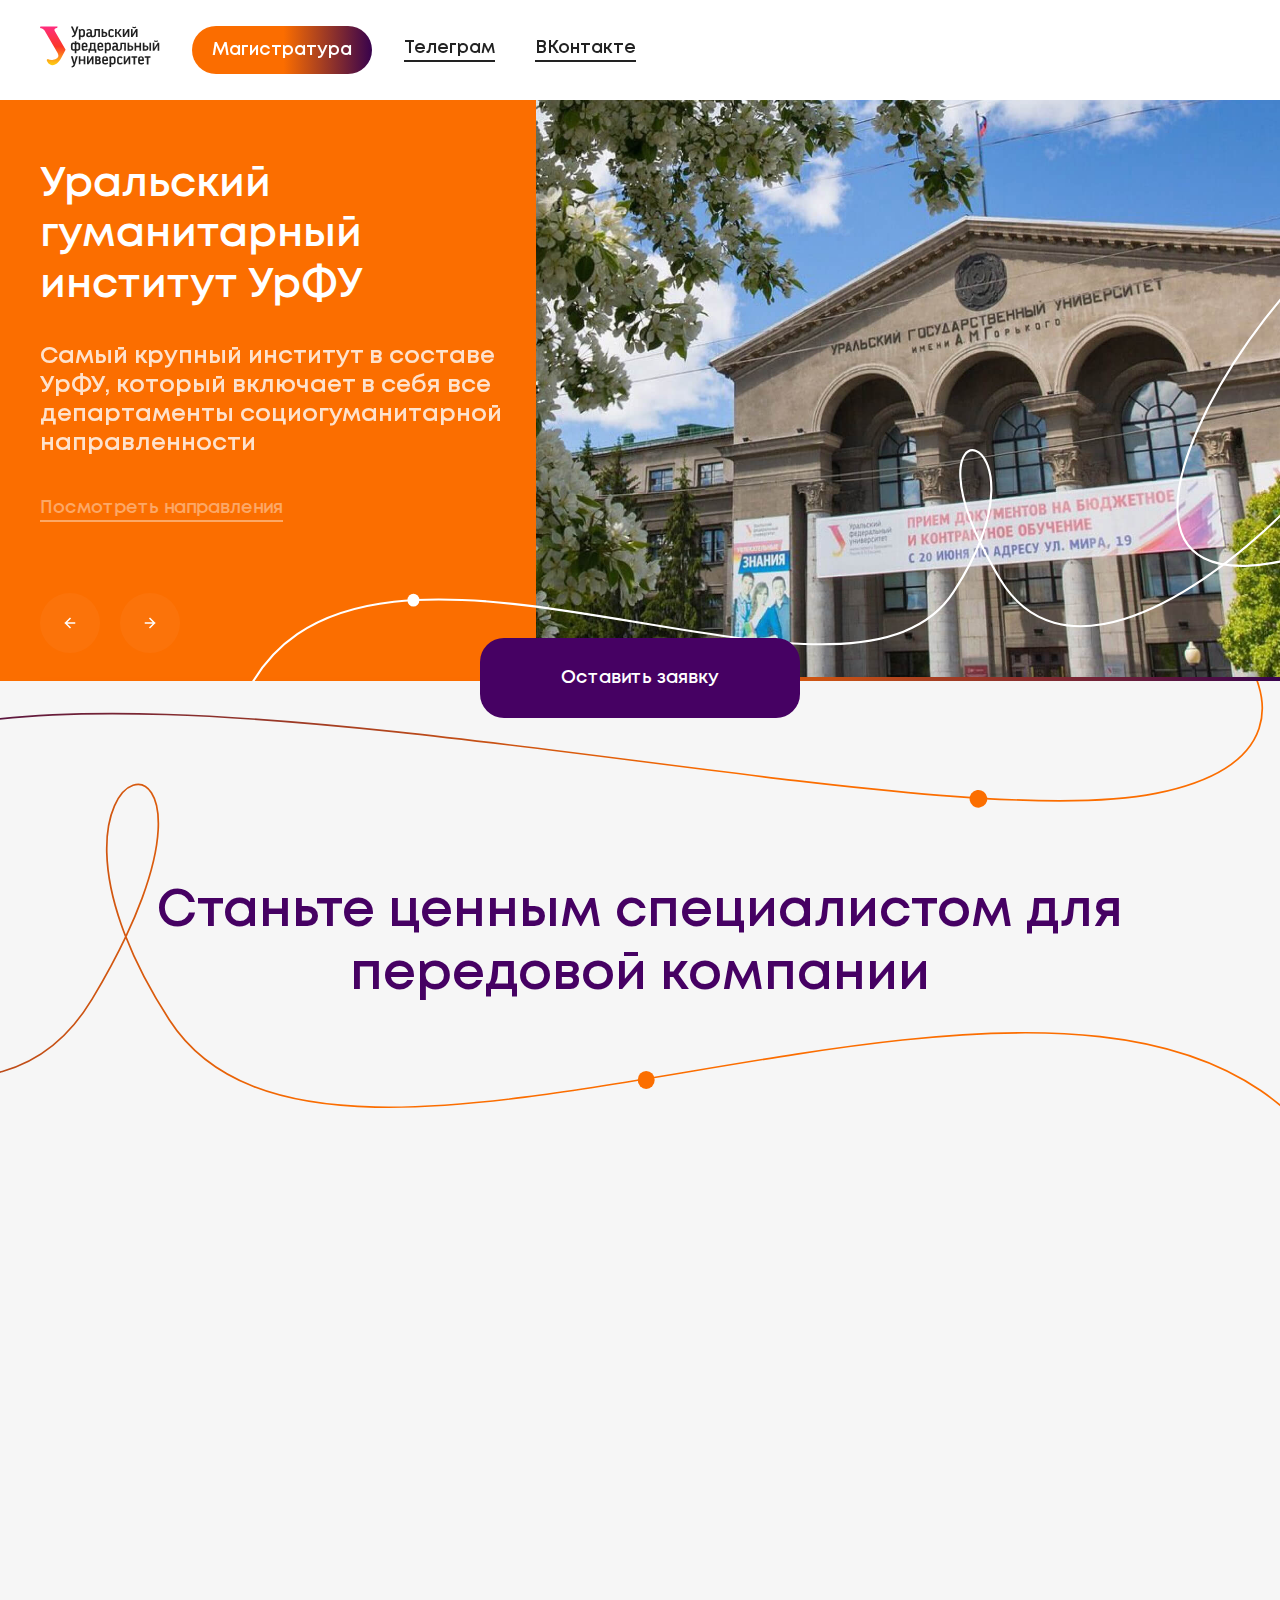
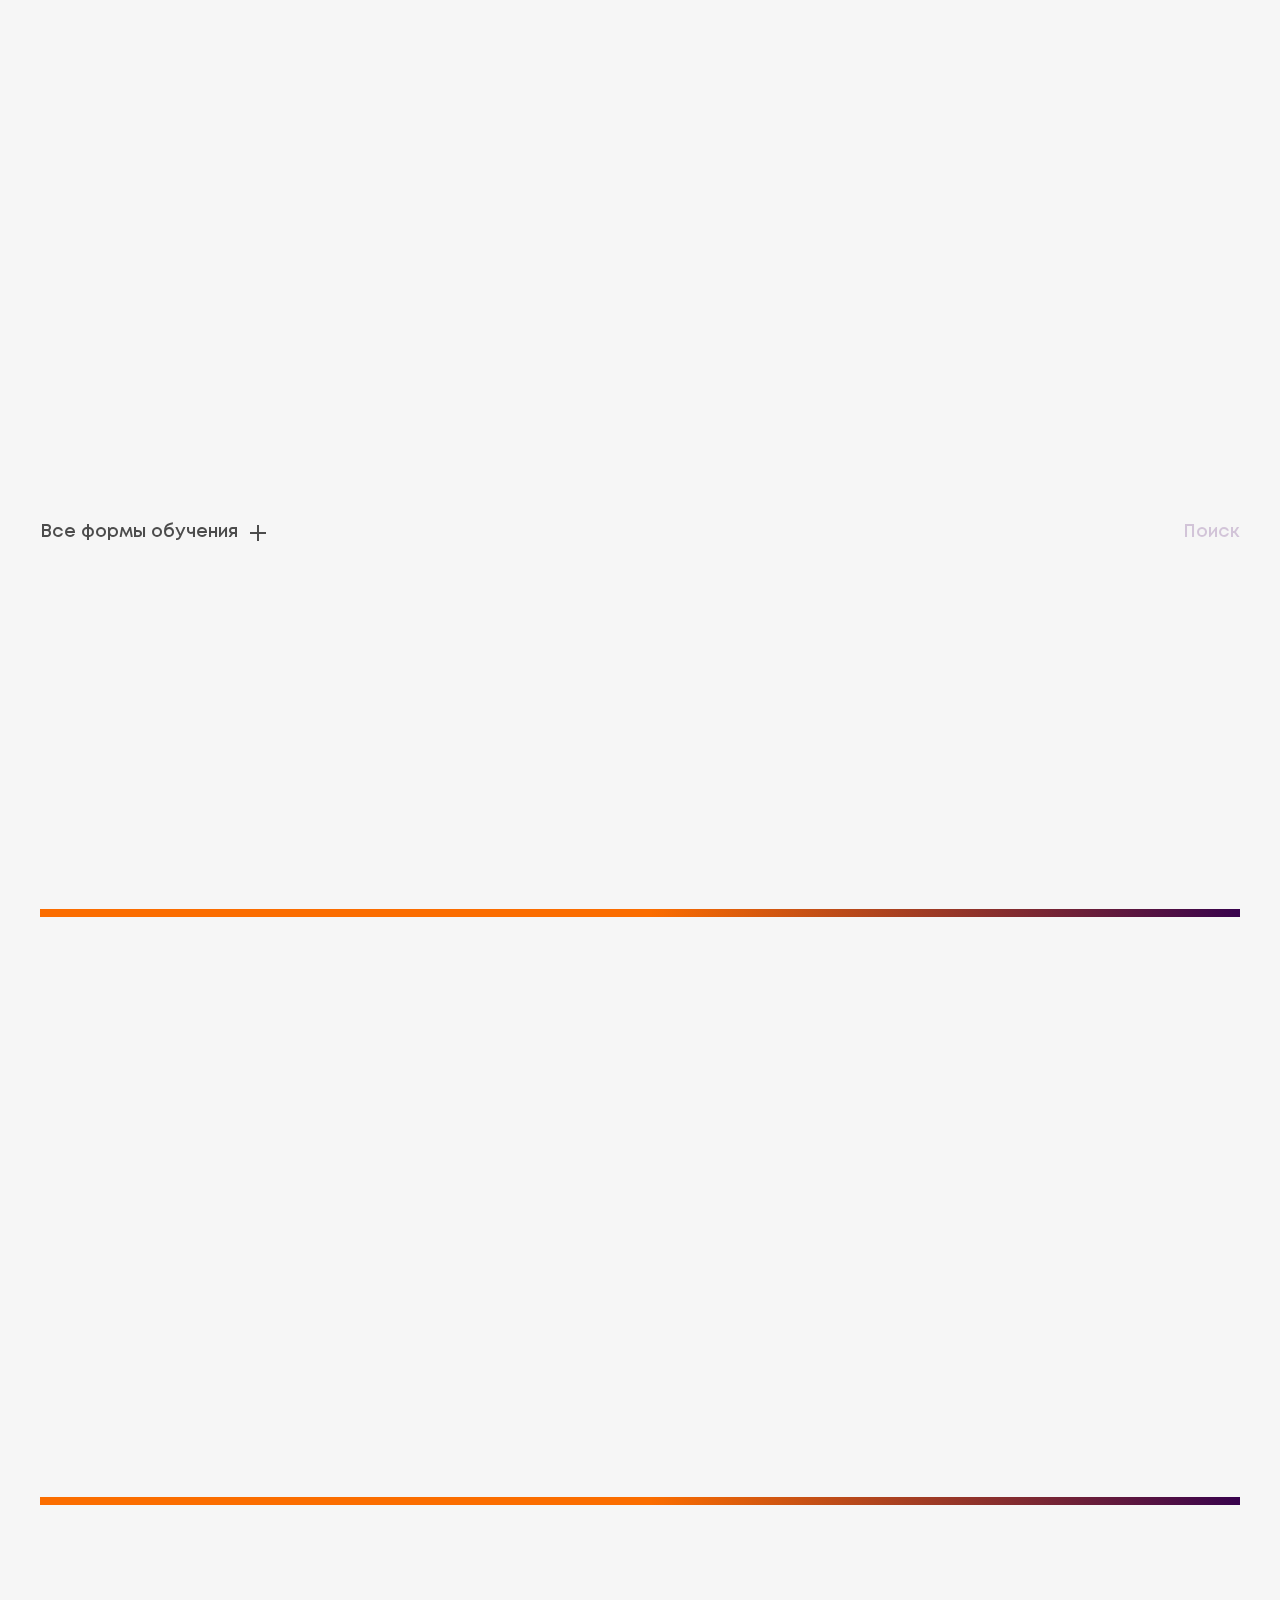
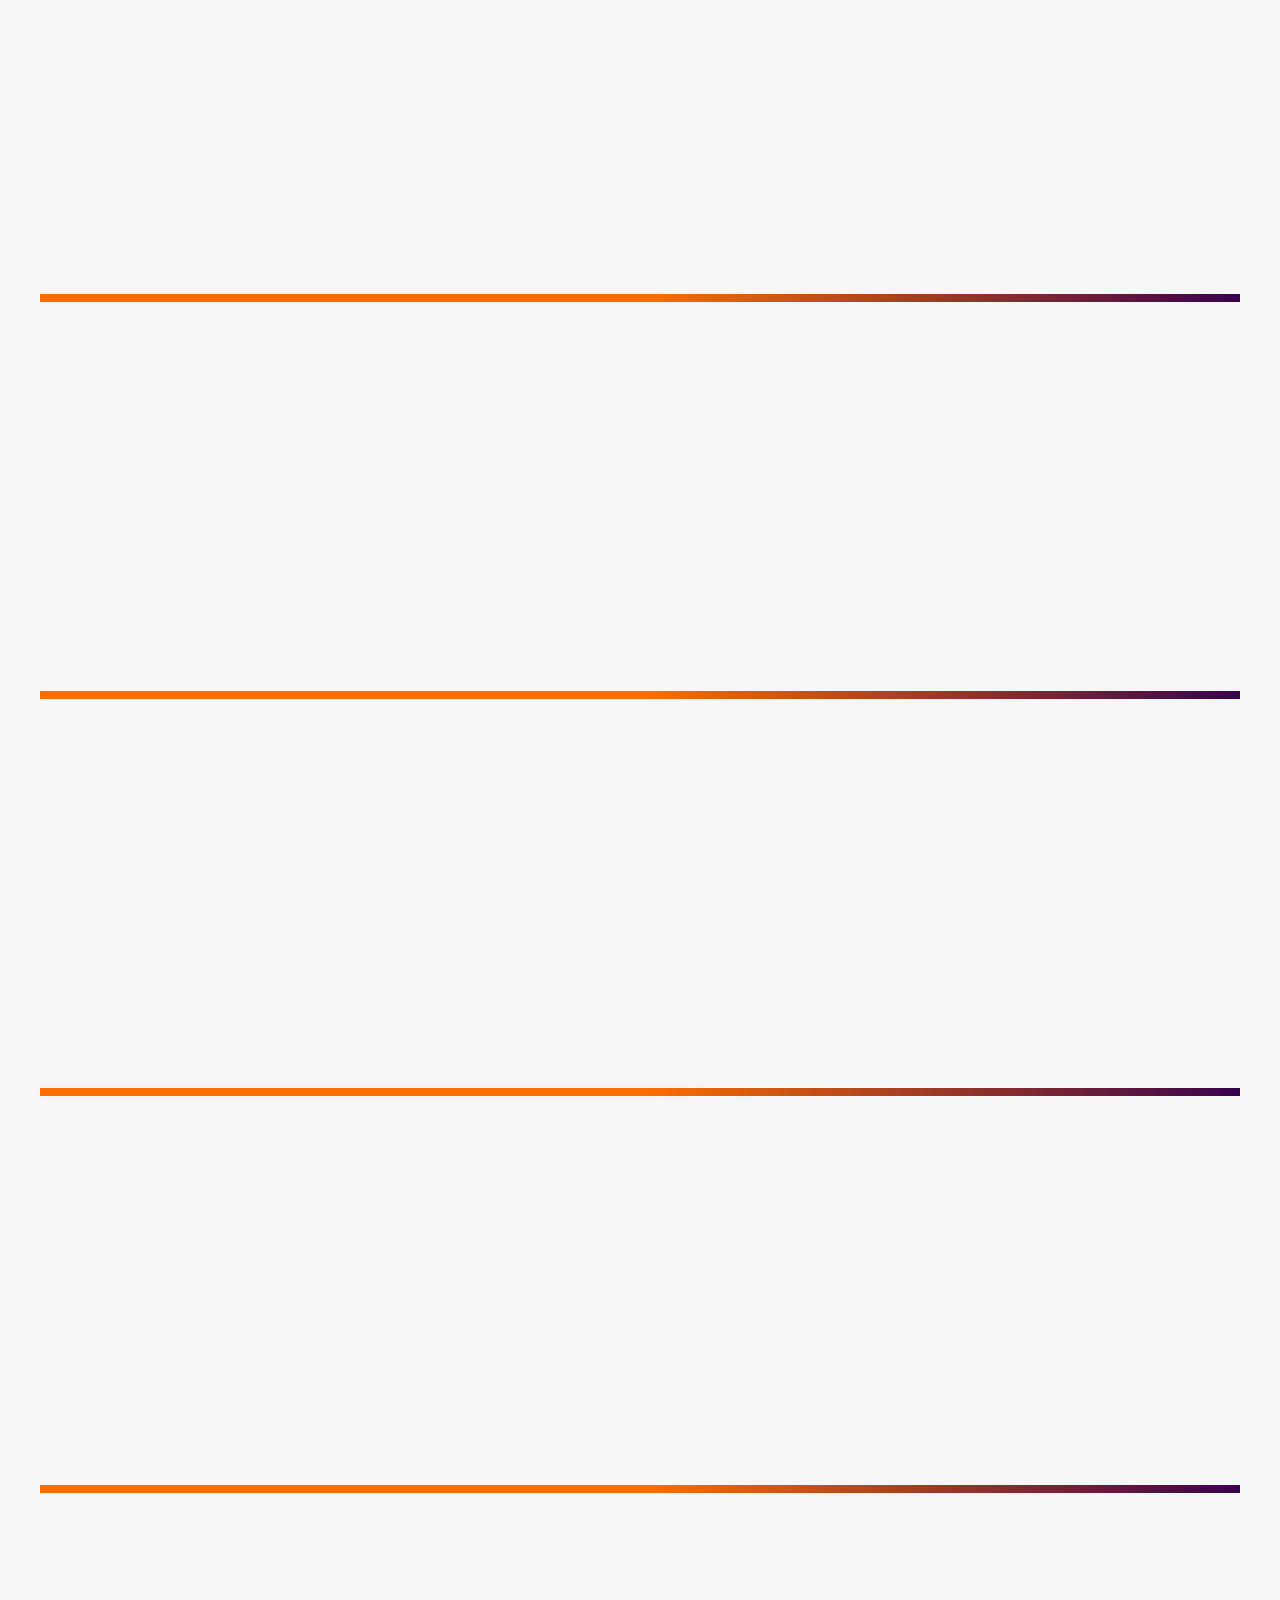
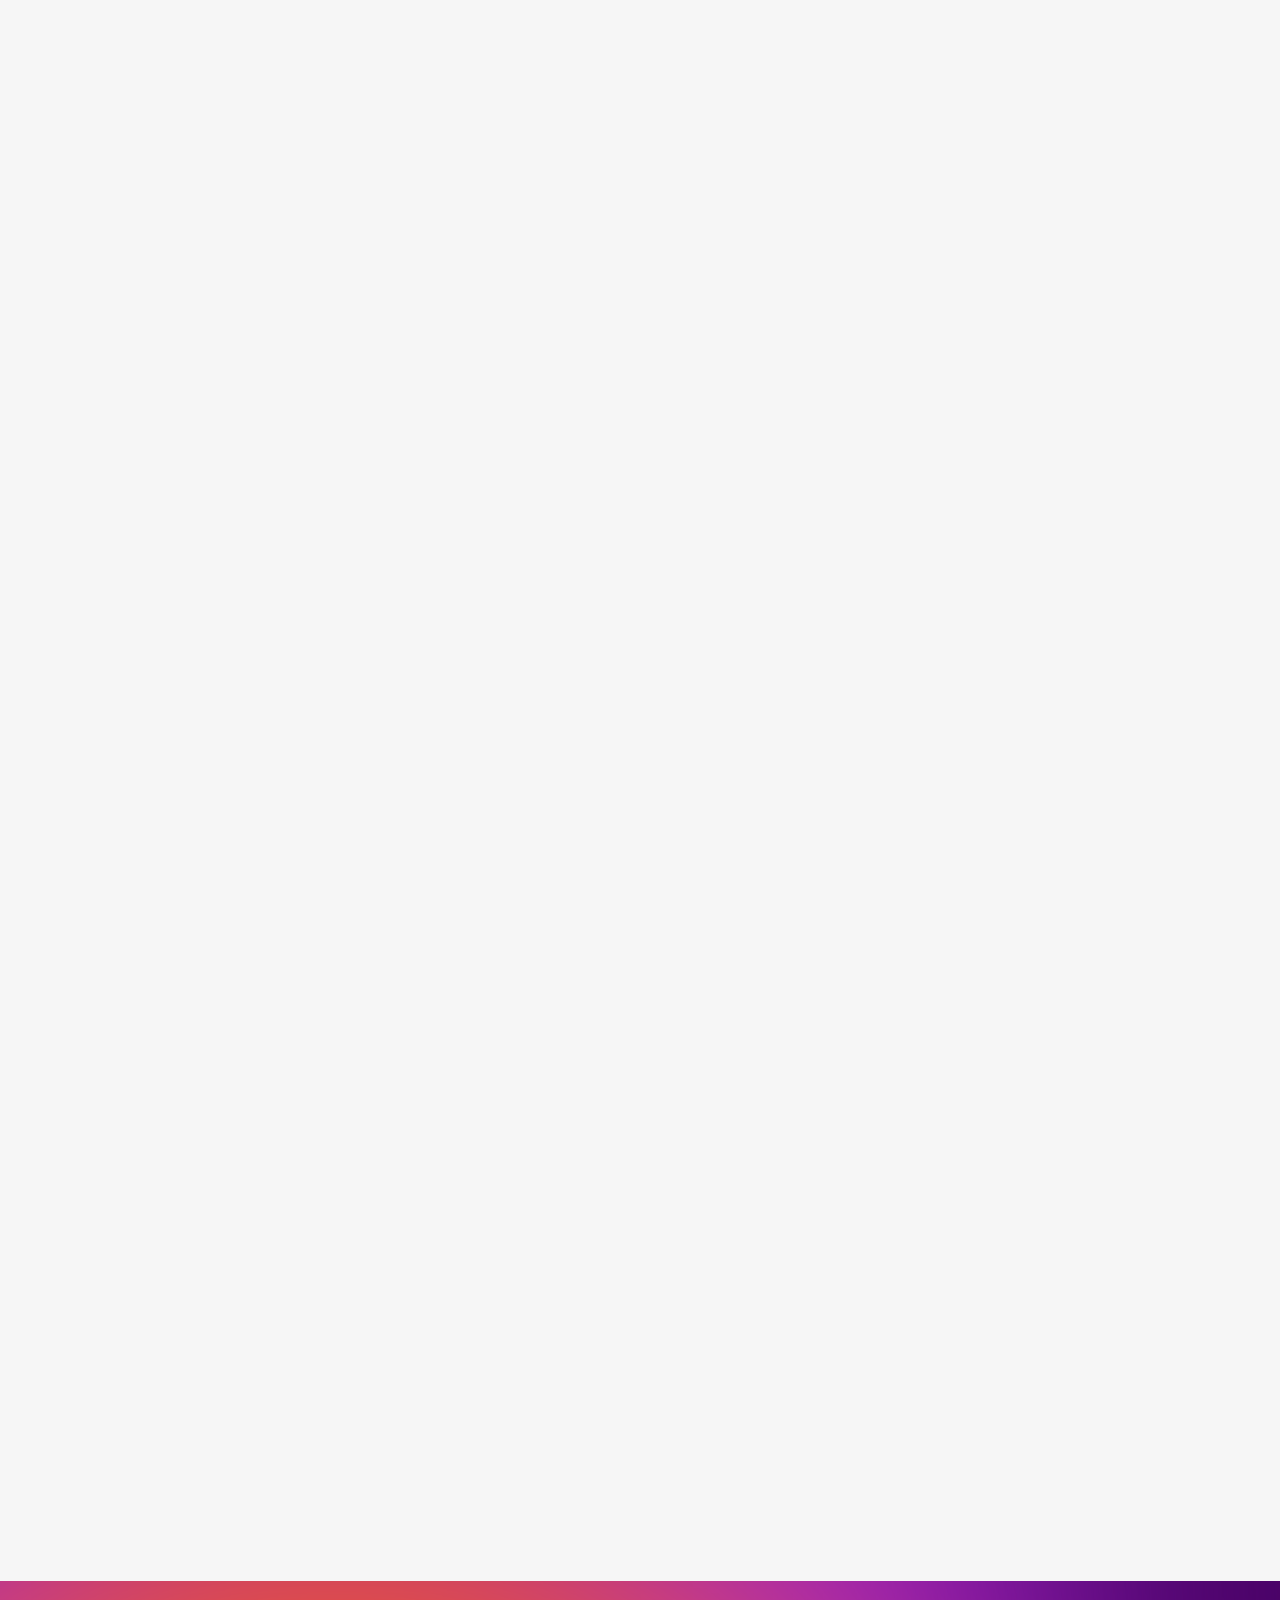
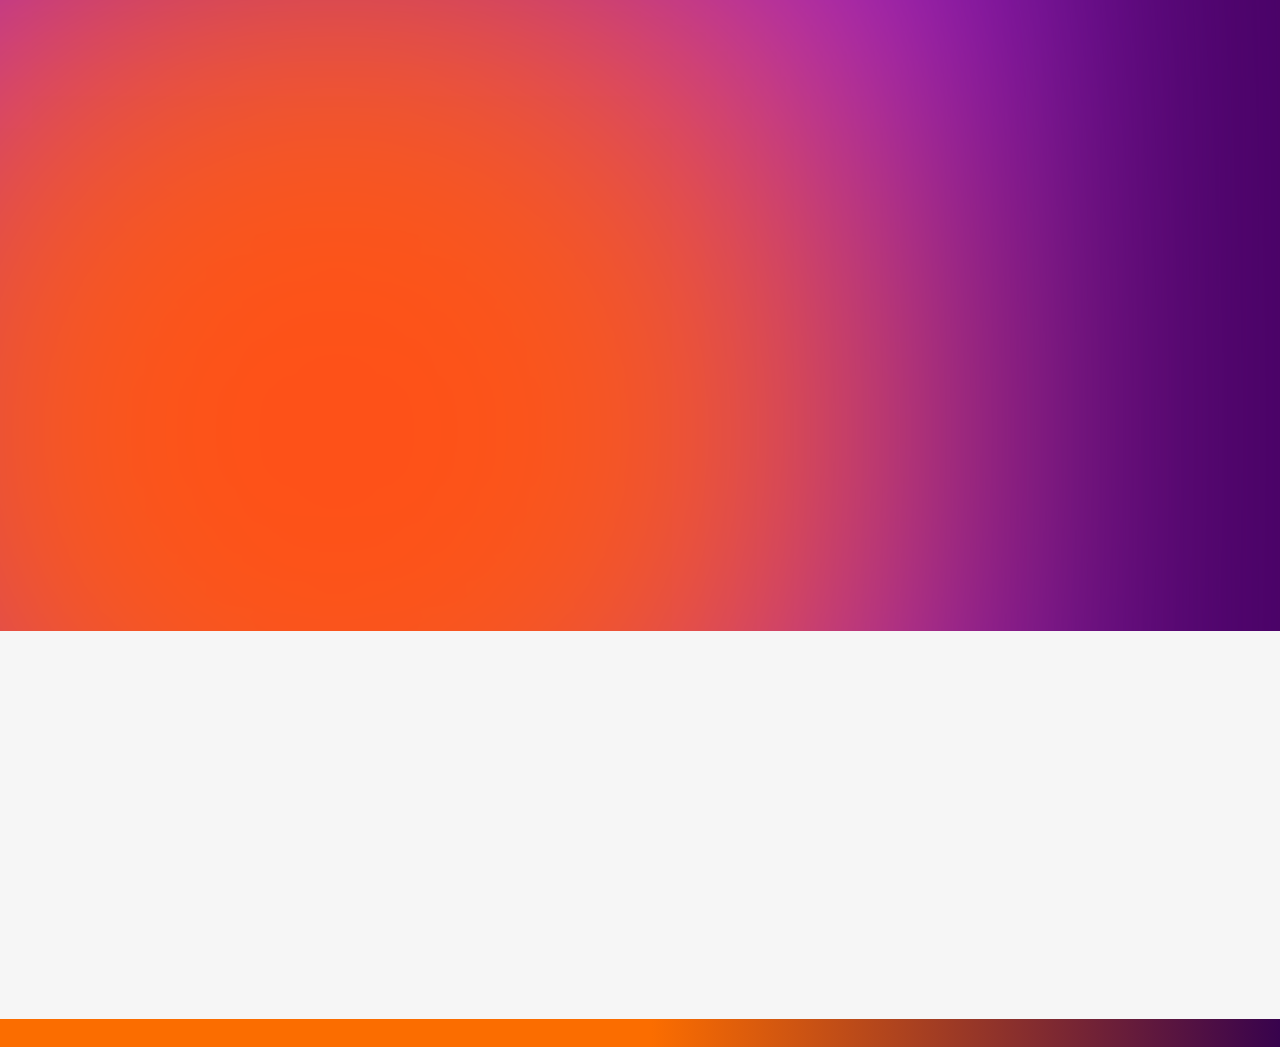
==== commit f381918c: "fix: Improvements 04.07" ====
--- a/index.html
+++ b/index.html
@@ -5,6 +5,7 @@
 	<meta charset="UTF-8">
 	<meta http-equiv="X-UA-Compatible" content="IE=edge">
 	<meta name="viewport" content="width=device-width, initial-scale=1.0">
+	<link type="image/x-icon" href="img/favicon.ico" rel="shortcut icon">
 	<title>Уральский гуманитарный институт УрФУ</title>
 	<!-- styles -->
 	<link rel="stylesheet" href="css/vendor.min.css">
@@ -148,7 +149,7 @@
 						<div class="swiper-slide">
 							<div class="main__slide">
 								<div class="main__body">
-									<h3 class="main__title">+44000 выпустников нашли работу и устроили свою жизнь</h3>
+									<h3 class="main__title">+44000 выпускников нашли работу и устроили свою жизнь</h3>
 									<a href="#" class="main__link">Посмотреть направления</a>
 								</div>
 								<picture class="main__img">
@@ -233,40 +234,42 @@
 				<h2 class="section-heading__title">Наши направления в магистратуре в 2022 г</h2>
 			</div>
 			<div class="directions__controls">
-				<div class="directions__dropdowns">
+				<div class="directions__dropdowns" id="directions_choices">
 					<div class="c-dropdown directions__dropdown">
 						<a href="#" class="c-dropdown__btn">Все формы обучения</a>
-						<div class="c-dropdown__wrapper">
-							<ul class="c-dropdown__list">
-								<li class="c-dropdown__item">
-									<label for="dropdown-checkbox-01" class="circle-checkbox c-dropdown__checkbox">
-										<input type="radio" id="dropdown-checkbox-01" name="dropdown-checkbox" class="circle-checkbox__input" checked>
-										<span class="circle-checkbox__icon"></span>
-										<span class="circle-checkbox__label">Все формы обучения</span>
-									</label>
-								</li>
-								<li class="c-dropdown__item">
-									<label for="dropdown-checkbox-02" class="circle-checkbox c-dropdown__checkbox">
-										<input type="radio" id="dropdown-checkbox-02" name="dropdown-checkbox" class="circle-checkbox__input">
-										<span class="circle-checkbox__icon"></span>
-										<span class="circle-checkbox__label">Очная</span>
-									</label>
-								</li>
-								<li class="c-dropdown__item">
-									<label for="dropdown-checkbox-03" class="circle-checkbox c-dropdown__checkbox">
-										<input type="radio" id="dropdown-checkbox-03" name="dropdown-checkbox" class="circle-checkbox__input">
-										<span class="circle-checkbox__icon"></span>
-										<span class="circle-checkbox__label">Заочная</span>
-									</label>
-								</li>
-								<li class="c-dropdown__item">
-									<label for="dropdown-checkbox-04" class="circle-checkbox c-dropdown__checkbox">
-										<input type="radio" id="dropdown-checkbox-04" name="dropdown-checkbox" class="circle-checkbox__input">
-										<span class="circle-checkbox__icon"></span>
-										<span class="circle-checkbox__label">Очно-заочна</span>
-									</label>
-								</li>
-							</ul>
+						<div class="c-dropdown__wrapper choices__options">
+							<form id="filter-choices" name="filter-choices">
+								<ul class="c-dropdown__list">
+									<li class="c-dropdown__item">
+										<label for="dropdown-checkbox-01" class="circle-checkbox c-dropdown__checkbox">
+											<input data-filter="all" type="radio" id="dropdown-checkbox-01" name="dropdown-checkbox" class="circle-checkbox__input" checked>
+											<span class="circle-checkbox__icon"></span>
+											<span class="circle-checkbox__label">Все формы обучения</span>
+										</label>
+									</li>
+									<li class="c-dropdown__item">
+										<label for="dropdown-checkbox-02" class="circle-checkbox c-dropdown__checkbox">
+											<input data-filter="fullTime" type="radio" id="dropdown-checkbox-02" name="dropdown-checkbox" class="circle-checkbox__input">
+											<span class="circle-checkbox__icon"></span>
+											<span class="circle-checkbox__label">Очная</span>
+										</label>
+									</li>
+									<li class="c-dropdown__item">
+										<label for="dropdown-checkbox-03" class="circle-checkbox c-dropdown__checkbox">
+											<input data-filter="absentia" type="radio" id="dropdown-checkbox-03" name="dropdown-checkbox" class="circle-checkbox__input">
+											<span class="circle-checkbox__icon"></span>
+											<span class="circle-checkbox__label">Заочная</span>
+										</label>
+									</li>
+									<li class="c-dropdown__item">
+										<label for="dropdown-checkbox-04" class="circle-checkbox c-dropdown__checkbox">
+											<input data-filter="fullTimeAbsentia" type="radio" id="dropdown-checkbox-04" name="dropdown-checkbox" class="circle-checkbox__input">
+											<span class="circle-checkbox__icon"></span>
+											<span class="circle-checkbox__label">Очно-заочна</span>
+										</label>
+									</li>
+								</ul>
+							</form>
 						</div>
 						<div class="c-dropdown__overlay"></div>
 					</div>
@@ -296,7 +299,7 @@
 					<a href="#" class="directions__link info-modal-btn" data-id="info-modal-01" data-aos="fade-left">Подробнее</a>
 				</div>
 				<div class="directions__main">
-					<a href="#" class="directions__item" data-aos="fade-up">
+					<a href="#" class="directions__item" data-aos="fade-up" data-filter='{"fullTime": true}'>
 						<span class="directions__title">Восток в глобальных процессах современности</span>
 						<div class="directions__inner">
 							<div class="directions__group">
@@ -314,7 +317,7 @@
 					<a href="#" class="directions__link info-modal-btn" data-id="info-modal-02" data-aos="fade-left">Подробнее</a>
 				</div>
 				<div class="directions__main">
-					<a href="#" class="directions__item" data-aos="fade-up">
+					<a href="#" class="directions__item" data-aos="fade-up" data-filter='{"fullTime": true}'>
 						<span class="directions__title">Лингвистическое сопровождение международной и внешнеэкономической деятельности</span>
 						<div class="directions__inner">
 							<div class="directions__group">
@@ -324,7 +327,7 @@
 							<span class="directions__status">Очная</span>
 						</div>
 					</a>
-					<a href="#" class="directions__item" target="_blank" data-aos="fade-up" data-aos-delay="50">
+					<a href="#" class="directions__item" target="_blank" data-aos="fade-up" data-aos-delay="50" data-filter='{"fullTime": true}'>
 						<span class="directions__title">Методика преподавания иностранного языка, перевода и межкультурной коммуникации</span>
 						<div class="directions__inner">
 							<div class="directions__group">
@@ -334,7 +337,7 @@
 							<span class="directions__status">Очная</span>
 						</div>
 					</a>
-					<a href="#" class="directions__item" target="_blank" data-aos="fade-up" data-aos-delay="100">
+					<a href="#" class="directions__item" target="_blank" data-aos="fade-up" data-aos-delay="100" data-filter='{"fullTime": true}'>
 						<span class="directions__title">Перевод и переводоведение</span>
 						<div class="directions__inner">
 							<div class="directions__group">
@@ -344,7 +347,7 @@
 							<span class="directions__status">Очная</span>
 						</div>
 					</a>
-					<a href="#" class="directions__item" target="_blank" data-aos="fade-up" data-aos-delay="50">
+					<a href="#" class="directions__item" target="_blank" data-aos="fade-up" data-aos-delay="50" data-filter='{"fullTime": true}'>
 						<span class="directions__title">Устный перевод, межкультурная коммуникация и когнитивная лингвистика</span>
 						<div class="directions__inner">
 							<div class="directions__group">
@@ -354,7 +357,7 @@
 							<span class="directions__status">Очная</span>
 						</div>
 					</a>
-					<a href="#" class="directions__item" target="_blank" data-aos="fade-up" data-aos-delay="100">
+					<a href="#" class="directions__item" target="_blank" data-aos="fade-up" data-aos-delay="100" data-filter='{"fullTime": true}'>
 						<span class="directions__title">Международная профессиональная коммуникация в евразийском контексте</span>
 						<div class="directions__inner">
 							<div class="directions__group">
@@ -372,7 +375,7 @@
 					<a href="#" class="directions__link info-modal-btn" data-id="info-modal-03" data-aos="fade-left">Подробнее</a>
 				</div>
 				<div class="directions__main">
-					<a href="#" class="directions__item" data-aos="fade-up">
+					<a href="#" class="directions__item" data-aos="fade-up" data-filter='{"fullTime": true}'>
 						<span class="directions__title">Глобальная и региональная безопасность и урегулирование конфликтов</span>
 						<div class="directions__inner">
 							<div class="directions__group">
@@ -382,7 +385,7 @@
 							<span class="directions__status">Очная</span>
 						</div>
 					</a>
-					<a href="#" class="directions__item" target="_blank" data-aos="fade-up" data-aos-delay="50">
+					<a href="#" class="directions__item" target="_blank" data-aos="fade-up" data-aos-delay="50" data-filter='{"fullTime": true}'>
 						<span class="directions__title">Гуманитарная дипломатия и международные переговоры</span>
 						<div class="directions__inner">
 							<div class="directions__group">
@@ -392,7 +395,7 @@
 							<span class="directions__status">Очная</span>
 						</div>
 					</a>
-					<a href="#" class="directions__item" target="_blank" data-aos="fade-up" data-aos-delay="100">
+					<a href="#" class="directions__item" target="_blank" data-aos="fade-up" data-aos-delay="100" data-filter='{"fullTime": true}'>
 						<span class="directions__title">Дипломатия энергоресурсов</span>
 						<div class="directions__inner">
 							<div class="directions__group">
@@ -410,7 +413,7 @@
 					<a href="#" class="directions__link info-modal-btn" data-id="info-modal-04" data-aos="fade-left">Подробнее</a>
 				</div>
 				<div class="directions__main">
-					<a href="#" class="directions__item" data-aos="fade-up">
+					<a href="#" class="directions__item" data-aos="fade-up" data-filter='{"fullTime": true}'>
 						<span class="directions__title">Проектирование и сопровождение медиапроцессов</span>
 						<div class="directions__inner">
 							<div class="directions__group">
@@ -428,7 +431,7 @@
 					<a href="#" class="directions__link info-modal-btn" data-id="info-modal-05" data-aos="fade-left">Подробнее</a>
 				</div>
 				<div class="directions__main">
-					<a href="#" class="directions__item" data-aos="fade-up">
+					<a href="#" class="directions__item" data-aos="fade-up" data-filter='{"fullTime": true}'>
 						<span class="directions__title">Когнитивные нейронауки</span>
 						<div class="directions__inner">
 							<div class="directions__group">
@@ -438,7 +441,7 @@
 							<span class="directions__status">Очная</span>
 						</div>
 					</a>
-					<a href="#" class="directions__item" target="_blank" data-aos="fade-up" data-aos-delay="50">
+					<a href="#" class="directions__item" target="_blank" data-aos="fade-up" data-aos-delay="50" data-filter='{"fullTime": true}'>
 						<span class="directions__title">Психологическое и организационное консультирование</span>
 						<div class="directions__inner">
 							<div class="directions__group">
@@ -456,7 +459,7 @@
 					<a href="#" class="directions__link info-modal-btn" data-id="info-modal-06" data-aos="fade-left">Подробнее</a>
 				</div>
 				<div class="directions__main">
-					<a href="#" class="directions__item" data-aos="fade-up">
+					<a href="#" class="directions__item" data-aos="fade-up" data-filter='{"fullTime": true}'>
 						<span class="directions__title">Проектная и экспертно-аналитическая деятельность педагога</span>
 						<div class="directions__inner">
 							<div class="directions__group">
@@ -466,7 +469,7 @@
 							<span class="directions__status">Очная</span>
 						</div>
 					</a>
-					<a href="#" class="directions__item" target="_blank" data-aos="fade-up" data-aos-delay="50">
+					<a href="#" class="directions__item" target="_blank" data-aos="fade-up" data-aos-delay="50" data-filter='{"fullTime": true}'>
 						<span class="directions__title">Цифровая педагогика и когнитивные технологии</span>
 						<div class="directions__inner">
 							<div class="directions__group">
@@ -476,52 +479,42 @@
 							<span class="directions__status">Очная</span>
 						</div>
 					</a>
-					<a href="#" class="directions__item" target="_blank" data-aos="fade-up" data-aos-delay="100">
-						<span class="directions__title">Проектная и экспертно-аналитическая деятельность педагога</span>
-						<div class="directions__inner">
-							<div class="directions__group">
-								<span class="directions__value">15</span>
-								<span class="directions__help">бюджет</span>
-							</div>
-							<span class="directions__status directions__status--dark">Заочная</span>
-						</div>
-					</a>
 				</div>
 			</div>
 			<div class="directions__wrapper">
 				<div class="directions__main directions__main--square">
-					<a href="https://urgi.urfu.ru/ru/kak-postupit/magistratura/magisterskie-programmy/" class="directions__item" target="_blank" data-aos="fade-up">
+					<a href="https://urgi.urfu.ru/ru/kak-postupit/magistratura/magisterskie-programmy/" class="directions__item" target="_blank" data-aos="fade-up" data-filter='{"fullTime": true}'>
 						<span class="directions__title">Антропология и этнология</span>
 						<div class="directions__inner directions__inner--end">
 							<span class="directions__status">Очная</span>
 						</div>
 					</a>
-					<a href="https://urgi.urfu.ru/ru/kak-postupit/magistratura/magisterskie-programmy/" class="directions__item" target="_blank" data-aos="fade-up" data-aos-delay="50">
+					<a href="https://urgi.urfu.ru/ru/kak-postupit/magistratura/magisterskie-programmy/" class="directions__item" target="_blank" data-aos="fade-up" data-aos-delay="50" data-filter='{"absentia": true}'>
 						<span class="directions__title">Дизайн</span>
 						<div class="directions__inner directions__inner--end">
 							<span class="directions__status">Очная</span>
 							<span class="directions__status directions__status--dark">Заочная</span>
 						</div>
 					</a>
-					<a href="https://urgi.urfu.ru/ru/kak-postupit/magistratura/magisterskie-programmy/" class="directions__item" target="_blank" data-aos="fade-up" data-aos-delay="100">
+					<a href="https://urgi.urfu.ru/ru/kak-postupit/magistratura/magisterskie-programmy/" class="directions__item" target="_blank" data-aos="fade-up" data-aos-delay="100" data-filter='{"absentia": true}'>
 						<span class="directions__title">Документоведение и архивоведение</span>
 						<div class="directions__inner directions__inner--end">
 							<span class="directions__status directions__status--dark">Заочная</span>
 						</div>
 					</a>
-					<a href="https://urgi.urfu.ru/ru/kak-postupit/magistratura/magisterskie-programmy/" class="directions__item" target="_blank" data-aos="fade-up" data-aos-delay="150">
+					<a href="https://urgi.urfu.ru/ru/kak-postupit/magistratura/magisterskie-programmy/" class="directions__item" target="_blank" data-aos="fade-up" data-aos-delay="150" data-filter='{"fullTime": true}'>
 						<span class="directions__title">Журналистика</span>
 						<div class="directions__inner directions__inner--end">
 							<span class="directions__status">Очная</span>
 						</div>
 					</a>
-					<a href="https://urgi.urfu.ru/ru/kak-postupit/magistratura/magisterskie-programmy/" class="directions__item" target="_blank" data-aos="fade-up" data-aos-delay="50">
+					<a href="https://urgi.urfu.ru/ru/kak-postupit/magistratura/magisterskie-programmy/" class="directions__item" target="_blank" data-aos="fade-up" data-aos-delay="50" data-filter='{"fullTime": true}'>
 						<span class="directions__title">Зарубежное регионоведение</span>
 						<div class="directions__inner directions__inner--end">
 							<span class="directions__status">Очная</span>
 						</div>
 					</a>
-					<a href="https://urgi.urfu.ru/ru/kak-postupit/magistratura/magisterskie-programmy/" class="directions__item" target="_blank" data-aos="fade-up" data-aos-delay="100">
+					<a href="https://urgi.urfu.ru/ru/kak-postupit/magistratura/magisterskie-programmy/" class="directions__item" target="_blank" data-aos="fade-up" data-aos-delay="100" data-filter='{"fullTime":true,"fullTimeAbsentia": true, "absentia": true}'>
 						<span class="directions__title">Издательское дело</span>
 						<div class="directions__inner directions__inner--end">
 							<span class="directions__status">Очная</span>
@@ -529,13 +522,13 @@
 							<span class="directions__status directions__status--gradient">Очно-заочная</span>
 						</div>
 					</a>
-					<a href="https://urgi.urfu.ru/ru/kak-postupit/magistratura/magisterskie-programmy/" class="directions__item" target="_blank" data-aos="fade-up" data-aos-delay="150">
+					<a href="https://urgi.urfu.ru/ru/kak-postupit/magistratura/magisterskie-programmy/" class="directions__item" target="_blank" data-aos="fade-up" data-aos-delay="150" data-filter='{"fullTime": true}'>
 						<span class="directions__title">Интеллектуальные системы в гуманитарной среде</span>
 						<div class="directions__inner directions__inner--end">
 							<span class="directions__status">Очная</span>
 						</div>
 					</a>
-					<a href="https://urgi.urfu.ru/ru/kak-postupit/magistratura/magisterskie-programmy/" class="directions__item" target="_blank" data-aos="fade-up" data-aos-delay="200">
+					<a href="https://urgi.urfu.ru/ru/kak-postupit/magistratura/magisterskie-programmy/" class="directions__item" target="_blank" data-aos="fade-up" data-aos-delay="200" data-filter='{"absentia":true,"fullTimeAbsentia": true, "fullTime": true}'>
 						<span class="directions__title">История</span>
 						<div class="directions__inner directions__inner--end">
 							<span class="directions__status">Очная</span>
@@ -543,88 +536,88 @@
 							<span class="directions__status directions__status--gradient">Очно-заочная</span>
 						</div>
 					</a>
-					<a href="https://urgi.urfu.ru/ru/kak-postupit/magistratura/magisterskie-programmy/" class="directions__item" target="_blank" data-aos="fade-up" data-aos-delay="50">
+					<a href="https://urgi.urfu.ru/ru/kak-postupit/magistratura/magisterskie-programmy/" class="directions__item" target="_blank" data-aos="fade-up" data-aos-delay="50" data-filter='{"absentia": true, "fullTime": true}'>
 						<span class="directions__title">История искусств</span>
 						<div class="directions__inner directions__inner--end">
 							<span class="directions__status">Очная</span>
 							<span class="directions__status directions__status--dark">Заочная</span>
 						</div>
 					</a>
-					<a href="https://urgi.urfu.ru/ru/kak-postupit/magistratura/magisterskie-programmy/" class="directions__item" target="_blank" data-aos="fade-up" data-aos-delay="100">
+					<a href="https://urgi.urfu.ru/ru/kak-postupit/magistratura/magisterskie-programmy/" class="directions__item" target="_blank" data-aos="fade-up" data-aos-delay="100" data-filter='{"fullTimeAbsentia":true}'>
 						<span class="directions__title">Конфликтология</span>
 						<div class="directions__inner directions__inner--end">
 							<span class="directions__status directions__status--gradient">Очно-заочная</span>
 						</div>
 					</a>
-					<a href="https://urgi.urfu.ru/ru/kak-postupit/magistratura/magisterskie-programmy/" class="directions__item" target="_blank" data-aos="fade-up" data-aos-delay="150">
+					<a href="https://urgi.urfu.ru/ru/kak-postupit/magistratura/magisterskie-programmy/" class="directions__item" target="_blank" data-aos="fade-up" data-aos-delay="150" data-filter='{"fullTime": true}'>
 						<span class="directions__title">Культурология</span>
 						<div class="directions__inner directions__inner--end">
 							<span class="directions__status">Очная</span>
 						</div>
 					</a>
-					<a href="https://urgi.urfu.ru/ru/kak-postupit/magistratura/magisterskie-programmy/" class="directions__item" target="_blank" data-aos="fade-up" data-aos-delay="200">
+					<a href="https://urgi.urfu.ru/ru/kak-postupit/magistratura/magisterskie-programmy/" class="directions__item" target="_blank" data-aos="fade-up" data-aos-delay="200" data-filter='{"fullTime": true}'>
 						<span class="directions__title">Политология</span>
 						<div class="directions__inner directions__inner--end">
 							<span class="directions__status">Очная</span>
 						</div>
 					</a>
-					<a href="https://urgi.urfu.ru/ru/kak-postupit/magistratura/magisterskie-programmy/" class="directions__item" target="_blank" data-aos="fade-up" data-aos-delay="50">
+					<a href="https://urgi.urfu.ru/ru/kak-postupit/magistratura/magisterskie-programmy/" class="directions__item" target="_blank" data-aos="fade-up" data-aos-delay="50" data-filter='{"fullTime": true}'>
 						<span class="directions__title">Религиоведение</span>
 						<div class="directions__inner directions__inner--end">
 							<span class="directions__status">Очная</span>
 						</div>
 					</a>
-					<a href="https://urgi.urfu.ru/ru/kak-postupit/magistratura/magisterskie-programmy/" class="directions__item" target="_blank" data-aos="fade-up" data-aos-delay="100">
+					<a href="https://urgi.urfu.ru/ru/kak-postupit/magistratura/magisterskie-programmy/" class="directions__item" target="_blank" data-aos="fade-up" data-aos-delay="100" data-filter='{"fullTime": true}'>
 						<span class="directions__title">Сервис</span>
 						<div class="directions__inner directions__inner--end">
 							<span class="directions__status">Очная</span>
 						</div>
 					</a>
-					<a href="https://urgi.urfu.ru/ru/kak-postupit/magistratura/magisterskie-programmy/" class="directions__item" target="_blank" data-aos="fade-up" data-aos-delay="150">
+					<a href="https://urgi.urfu.ru/ru/kak-postupit/magistratura/magisterskie-programmy/" class="directions__item" target="_blank" data-aos="fade-up" data-aos-delay="150" data-filter='{"fullTime": true}'>
 						<span class="directions__title">Социальная работа</span>
 						<div class="directions__inner directions__inner--end">
 							<span class="directions__status">Очная</span>
 						</div>
 					</a>
-					<a href="https://urgi.urfu.ru/ru/kak-postupit/magistratura/magisterskie-programmy/" class="directions__item" target="_blank" data-aos="fade-up" data-aos-delay="200">
+					<a href="https://urgi.urfu.ru/ru/kak-postupit/magistratura/magisterskie-programmy/" class="directions__item" target="_blank" data-aos="fade-up" data-aos-delay="200" data-filter='{"fullTime": true}'>
 						<span class="directions__title">Социально-культурная деятельность</span>
 						<div class="directions__inner directions__inner--end">
 							<span class="directions__status">Очная</span>
 						</div>
 					</a>
-					<a href="https://urgi.urfu.ru/ru/kak-postupit/magistratura/magisterskie-programmy/" class="directions__item" target="_blank" data-aos="fade-up" data-aos-delay="50">
+					<a href="https://urgi.urfu.ru/ru/kak-postupit/magistratura/magisterskie-programmy/" class="directions__item" target="_blank" data-aos="fade-up" data-aos-delay="50" data-filter='{"fullTime": true}'>
 						<span class="directions__title">Социология</span>
 						<div class="directions__inner directions__inner--end">
 							<span class="directions__status">Очная</span>
 						</div>
 					</a>
-					<a href="https://urgi.urfu.ru/ru/kak-postupit/magistratura/magisterskie-programmy/" class="directions__item" target="_blank" data-aos="fade-up" data-aos-delay="100">
+					<a href="https://urgi.urfu.ru/ru/kak-postupit/magistratura/magisterskie-programmy/" class="directions__item" target="_blank" data-aos="fade-up" data-aos-delay="100" data-filter='{"fullTime": true}'>
 						<span class="directions__title">Телевидение</span>
 						<div class="directions__inner directions__inner--end">
 							<span class="directions__status">Очная</span>
 						</div>
 					</a>
-					<a href="https://urgi.urfu.ru/ru/kak-postupit/magistratura/magisterskie-programmy/" class="directions__item" target="_blank" data-aos="fade-up" data-aos-delay="150">
+					<a href="https://urgi.urfu.ru/ru/kak-postupit/magistratura/magisterskie-programmy/" class="directions__item" target="_blank" data-aos="fade-up" data-aos-delay="150" data-filter='{"fullTime": true}'>
 						<span class="directions__title">Туризм</span>
 						<div class="directions__inner directions__inner--end">
 							<span class="directions__status">Очная</span>
 						</div>
 					</a>
-					<a href="https://urgi.urfu.ru/ru/kak-postupit/magistratura/magisterskie-programmy/" class="directions__item" target="_blank" data-aos="fade-up" data-aos-delay="200">
+					<a href="https://urgi.urfu.ru/ru/kak-postupit/magistratura/magisterskie-programmy/" class="directions__item" target="_blank" data-aos="fade-up" data-aos-delay="200" data-filter='{"fullTime": true, "absentia":true}'>
 						<span class="directions__title">Управление персоналом</span>
 						<div class="directions__inner directions__inner--end">
 							<span class="directions__status">Очная</span>
 							<span class="directions__status directions__status--dark">Заочная</span>
 						</div>
 					</a>
-					<a href="https://urgi.urfu.ru/ru/kak-postupit/magistratura/magisterskie-programmy/" class="directions__item" target="_blank" data-aos="fade-up" data-aos-delay="50">
+					<a href="https://urgi.urfu.ru/ru/kak-postupit/magistratura/magisterskie-programmy/" class="directions__item" target="_blank" data-aos="fade-up" data-aos-delay="50" data-filter='{"fullTime":true,"fullTimeAbsentia": true}'>
 						<span class="directions__title">Филология</span>
 						<div class="directions__inner directions__inner--end">
 							<span class="directions__status">Очная</span>
 							<span class="directions__status directions__status--gradient">Очно-заочная</span>
 						</div>
 					</a>
-					<a href="https://urgi.urfu.ru/ru/kak-postupit/magistratura/magisterskie-programmy/" class="directions__item" target="_blank" data-aos="fade-up" data-aos-delay="100">
+					<a href="https://urgi.urfu.ru/ru/kak-postupit/magistratura/magisterskie-programmy/" class="directions__item" target="_blank" data-aos="fade-up" data-aos-delay="100" data-filter='{"fullTime": true}'>
 						<span class="directions__title">Фундаментальная и прикладная лингвистика</span>
 						<div class="directions__inner directions__inner--end">
 							<span class="directions__status">Очная</span>
@@ -808,7 +801,7 @@
 							</div>
 						</div>
 						<div class="directions-info__bottom">
-							<a href="#" class="directions-info__btn btn btn--sm">Оставить заявку</a>
+							<a href="#" class="directions-info__btn btn btn--sm modal-btn" data-id="submit-application">Оставить заявку</a>
 							<a href="#" class="directions-info__more info-modal__more" data-id="direction-01-1">Подробнее</a>
 						</div>
 					</div>
@@ -838,11 +831,11 @@
 					<div class="direction__wrapper direction__wrapper--flex">
 						<div class="direction__block">
 							<picture class="direction__img">
-								<img src="img/user-image.png" alt="Image">
+								<img src="img/user-image-01.jpg" alt="Image">
 							</picture>
-							<span class="direction__name">Антипин Алексей Александрович</span>
+							<span class="direction__name">Иванова Юлия Павловна</span>
 							<span class="direction__value">Руководитель программы</span>
-							<a href="mailto:a.a.antipin@urfu.ru" class="direction__value">a.a.antipin@urfu.ru</a>
+							<a href="mailto:j.p.ivanova@urfu.ru" class="direction__value">j.p.ivanova@urfu.ru</a>
 						</div>
 						<div class="direction__block">
 							<div class="direction__group">
@@ -874,10 +867,10 @@
 								<h2 class="c-accordeon__trigger" style="pointer-events: auto;">О программе</h2>
 								<div class="c-accordeon__wrapper" style="display: block;">
 									<div class="content direction__content">
-										<p>Строительство – локомотив любой экономики во все времена. Работа в этой отрасли требует глубоких специальных знаний.</p>
-										<p>Наши выпускники несут ответственность за весь жизненный цикл зданий и сооружений гражданского и промышленного назначения на всех его этапах: от градостроительного замысла, проектирования, строительства, эффективной эксплуатации, ремонта и реконструкции до сноса и ответственной утилизации. Эта инженерная и одновременно творческая профессия требует комплексного подхода, но, в тоже время, продуманных и обоснованных решений. Полученные знания обеспечат динамичный карьерный рост, горизонт которого зависит только от Вас!</p>
-										<p>Программу реализуют профессионалы с большим практическим опытом работы в строительстве</p>
-										<p>Программа «Промышленное и гражданское строительство» – одна их немногих программ в УрФУ, в которой студент за время обучения имеет методическую возможность составить заявку на свое техническое решение и получить патент на изобретение!</p>
+										<p>
+											Цель программы – подготовка магистров (с присвоением степени «Магистр востоковедения»),
+											владеющих одним из восточных языков (арабским, турецким, китайским, японским или корейским);
+										</p>
 									</div>
 								</div>
 							</div>
@@ -887,13 +880,19 @@
 						<h3 class="direction__heading">Варианты трудоустройства</h3>
 						<ul class="direction__list">
 							<li class="direction__item">
-								<span class="direction__elem">Инженер по обследованию зданий и сооружений</span>
-							</li>
-							<li class="direction__item">
-								<span class="direction__elem">Инженер-проектировщик</span>
-							</li>
-							<li class="direction__item">
-								<span class="direction__elem">Инженер-технолог</span>
+								<span class="direction__elem">Переводчик</span>
+							</li>
+							<li class="direction__item">
+								<span class="direction__elem">Преподаватель иностранных языков</span>
+							</li>
+							<li class="direction__item">
+								<span class="direction__elem">Преподаватель российских и зарубежных университетов</span>
+							</li>
+							<li class="direction__item">
+								<span class="direction__elem">Специалист международного отдела</span>
+							</li>
+							<li class="direction__item">
+								<span class="direction__elem">Специалист по внешнеэкономической деятельности</span>
 							</li>
 						</ul>
 					</div>
@@ -901,25 +900,10 @@
 						<h3 class="direction__heading">Проекты и наука</h3>
 						<ul class="direction__list direction__list--double">
 							<li class="direction__item">
-								<span class="direction__elem">Диагностическая система</span>
-							</li>
-							<li class="direction__item">
-								<span class="direction__elem">Конструкция несъемной опалубки</span>
-							</li>
-							<li class="direction__item">
-								<span class="direction__elem">Контроль температуры твердеющего бетона</span>
-							</li>
-							<li class="direction__item">
-								<span class="direction__elem">Мониторинг снеговых отложений на покрытиях зданий</span>
-							</li>
-							<li class="direction__item">
-								<span class="direction__elem">Монтаж сборных конструкций</span>
-							</li>
-							<li class="direction__item">
-								<span class="direction__elem">Новый конструктивный элемент</span>
-							</li>
-							<li class="direction__item">
-								<span class="direction__elem">Программа ПОДИГС, 1.0</span>
+								<span class="direction__elem">Уральская ассоциация молодых ближневосточников при УрФУ им. Б. Н. Ельцина</span>
+							</li>
+							<li class="direction__item">
+								<span class="direction__elem">Клуб разговорного арабского языка</span>
 							</li>
 						</ul>
 					</div>
@@ -927,13 +911,7 @@
 						<div class="direction__block c-accordeon">
 							<div class="c-accordeon__item is--open">
 								<h2 class="c-accordeon__trigger" style="pointer-events: auto;">Отзывы</h2>
-								<div class="c-accordeon__wrapper" style="display: block;">
-									<div class="content direction__content">
-										<p>Обучение в магистратуре значительно отличается от обучения на бакалавриате. На бакалавриате студенты изучают базовые навыки по выбранному ими направлению, магистратура же позволяет углубить и расширить знания, полученные ранее. А также магистратура является начальным этапом для тех, кто хотел бы в дальнейшем связать свою жизнь с наукой и продолжить своё обучение на третьей ступени образования в аспирантуре.</p>
-										<p>Я поступила в магистратуру по направлению «Организационно-технологические и экономические решения в строительстве» (сейчас программа называется «Промышленное и гражданское строительство») в 2018 году, сразу после окончания обучения на бакалавриате и могу сказать, что данное направление будет полезно для тех, кто ранее получил образование по строительной специальности. А тем студентам, кто со строительством до этого не сталкивался, необходимо будет дополнительное изучение базовых технических знаний, для более успешной сдачи экзаменов по профильным предметам.</p>
-										<p>Из всех предметов мне бы хотелось выделить два: «Информационные технологии в строительстве» и «Разработка новых организационных и технологических решений». Я на собственном примере в этом убедилась, так как в данный момент моя работа заключается в совершенствовании, автоматизации и развитии применяемых технических решений, с использованием BIM-инструментов, которые как раз-таки были освоены мной в процессе прохождения курса «Информационные технологии в строительстве» Второй предмет, который мне также хотелось бы отметить, – «Разработка новых организационных и технологических решений». Данный курс позволяет понять, как наука и прикладные задачи могут взаимодействовать между собой. В ходе обучения на курсе студенты начинают искать нестандартные решения на поставленные задачи, независимо от того несут они прикладной или научный характер. Для меня этот курс также был полезен в ходе научной деятельности, в момент формулирования и написания заявки для получения патента на изобретение.</p>
-									</div>
-								</div>
+								<div class="c-accordeon__wrapper" style="display: block;"></div>
 							</div>
 						</div>
 					</div>
@@ -1027,7 +1005,7 @@
 							</div>
 						</div>
 						<div class="directions-info__bottom">
-							<a href="#" class="directions-info__btn btn btn--sm">Оставить заявку</a>
+							<a href="#" class="directions-info__btn btn btn--sm modal-btn" data-id="submit-application">Оставить заявку</a>
 							<a href="#" class="directions-info__more info-modal__more" data-id="direction-02-1">Подробнее</a>
 						</div>
 					</div>
@@ -1060,7 +1038,7 @@
 							</div>
 						</div>
 						<div class="directions-info__bottom">
-							<a href="#" class="directions-info__btn btn btn--sm">Оставить заявку</a>
+							<a href="#" class="directions-info__btn btn btn--sm modal-btn" data-id="submit-application">Оставить заявку</a>
 							<a href="#" class="directions-info__more info-modal__more" data-id="direction-02-2">Подробнее</a>
 						</div>
 					</div>
@@ -1093,7 +1071,7 @@
 							</div>
 						</div>
 						<div class="directions-info__bottom">
-							<a href="#" class="directions-info__btn btn btn--sm">Оставить заявку</a>
+							<a href="#" class="directions-info__btn btn btn--sm modal-btn" data-id="submit-application">Оставить заявку</a>
 							<a href="#" class="directions-info__more info-modal__more" data-id="direction-02-3">Подробнее</a>
 						</div>
 					</div>
@@ -1126,7 +1104,7 @@
 							</div>
 						</div>
 						<div class="directions-info__bottom">
-							<a href="#" class="directions-info__btn btn btn--sm">Оставить заявку</a>
+							<a href="#" class="directions-info__btn btn btn--sm modal-btn" data-id="submit-application">Оставить заявку</a>
 							<a href="#" class="directions-info__more info-modal__more" data-id="direction-02-4">Подробнее</a>
 						</div>
 					</div>
@@ -1159,7 +1137,7 @@
 							</div>
 						</div>
 						<div class="directions-info__bottom">
-							<a href="#" class="directions-info__btn btn btn--sm">Оставить заявку</a>
+							<a href="#" class="directions-info__btn btn btn--sm modal-btn" data-id="submit-application">Оставить заявку</a>
 							<a href="#" class="directions-info__more info-modal__more" data-id="direction-02-5">Подробнее</a>
 						</div>
 					</div>
@@ -1199,11 +1177,11 @@
 					<div class="direction__wrapper direction__wrapper--flex">
 						<div class="direction__block">
 							<picture class="direction__img">
-								<img src="img/user-image.png" alt="Image">
+								<img src="img/user-image-02.jpg" alt="Image">
 							</picture>
-							<span class="direction__name">Антипин Алексей Александрович</span>
+							<span class="direction__name">Томберг Ольга Витальевна</span>
 							<span class="direction__value">Руководитель программы</span>
-							<a href="mailto:a.a.antipin@urfu.ru" class="direction__value">a.a.antipin@urfu.ru</a>
+							<a href="mailto:o.v.tomberg@urfu.ru" class="direction__value">o.v.tomberg@urfu.ru</a>
 						</div>
 						<div class="direction__block">
 							<div class="direction__group">
@@ -1212,7 +1190,7 @@
 							</div>
 							<div class="direction__group">
 								<span class="direction__help">Направление подготовки:</span>
-								<span class="direction__value">58.04.01 Востоковедение и африканистика</span>
+								<span class="direction__value">45.04.02 Лингвистика</span>
 							</div>
 							<div class="direction__group">
 								<span class="direction__help">Институт:</span>
@@ -1235,10 +1213,7 @@
 								<h2 class="c-accordeon__trigger" style="pointer-events: auto;">О программе</h2>
 								<div class="c-accordeon__wrapper" style="display: block;">
 									<div class="content direction__content">
-										<p>Строительство – локомотив любой экономики во все времена. Работа в этой отрасли требует глубоких специальных знаний.</p>
-										<p>Наши выпускники несут ответственность за весь жизненный цикл зданий и сооружений гражданского и промышленного назначения на всех его этапах: от градостроительного замысла, проектирования, строительства, эффективной эксплуатации, ремонта и реконструкции до сноса и ответственной утилизации. Эта инженерная и одновременно творческая профессия требует комплексного подхода, но, в тоже время, продуманных и обоснованных решений. Полученные знания обеспечат динамичный карьерный рост, горизонт которого зависит только от Вас!</p>
-										<p>Программу реализуют профессионалы с большим практическим опытом работы в строительстве</p>
-										<p>Программа «Промышленное и гражданское строительство» – одна их немногих программ в УрФУ, в которой студент за время обучения имеет методическую возможность составить заявку на свое техническое решение и получить патент на изобретение!</p>
+										<p>Программа ориентирована на подготовку специалистов в сфере иностранных языков, перевода и сопровождения деятельности в области международного сотрудничества и внешнеэкономических процессов. В век развития цифровых технологий они характеризуются множеством средств коммуникации и как следствие - разнообразием контактирующих языков и культур. Лингвисты, профессионально владеющие несколькими иностранными языками, способны обеспечить эффективность международных и межкультурных контактов в социальной, экономической, культурной, политической сферах. Такие специалисты впечатляют своей универсальностью и востребованы в любом профессиональном сообществе. </p>
 									</div>
 								</div>
 							</div>
@@ -1248,39 +1223,45 @@
 						<h3 class="direction__heading">Варианты трудоустройства</h3>
 						<ul class="direction__list">
 							<li class="direction__item">
-								<span class="direction__elem">Инженер по обследованию зданий и сооружений</span>
-							</li>
-							<li class="direction__item">
-								<span class="direction__elem">Инженер-проектировщик</span>
-							</li>
-							<li class="direction__item">
-								<span class="direction__elem">Инженер-технолог</span>
-							</li>
-						</ul>
-					</div>
-					<div class="direction__wrapper">
-						<h3 class="direction__heading">Проекты и наука</h3>
+								<span class="direction__elem">координаторы на различных мероприятиях с иностранным участием: выставки, конференции, спортивные состязания, деловые встречи</span>
+							</li>
+							<li class="direction__item">
+								<span class="direction__elem">переводчики, руководители бюро переводов</span>
+							</li>
+							<li class="direction__item">
+								<span class="direction__elem">преподаватели иностранных языков</span>
+							</li>
+							<li class="direction__item">
+								<span class="direction__elem">сотрудники отдела внешнеэкономической деятельности</span>
+							</li>
+							<li class="direction__item">
+								<span class="direction__elem">специалисты в области международного туризма и туристического бизнеса</span>
+							</li>
+						</ul>
+					</div>
+					<div class="direction__wrapper">
+						<h3 class="direction__heading">Направления исследований и примерные темы для диссертаций</h3>
 						<ul class="direction__list direction__list--double">
 							<li class="direction__item">
-								<span class="direction__elem">Диагностическая система</span>
-							</li>
-							<li class="direction__item">
-								<span class="direction__elem">Конструкция несъемной опалубки</span>
-							</li>
-							<li class="direction__item">
-								<span class="direction__elem">Контроль температуры твердеющего бетона</span>
-							</li>
-							<li class="direction__item">
-								<span class="direction__elem">Мониторинг снеговых отложений на покрытиях зданий</span>
-							</li>
-							<li class="direction__item">
-								<span class="direction__elem">Монтаж сборных конструкций</span>
-							</li>
-							<li class="direction__item">
-								<span class="direction__elem">Новый конструктивный элемент</span>
-							</li>
-							<li class="direction__item">
-								<span class="direction__elem">Программа ПОДИГС, 1.0</span>
+								<span class="direction__elem">Различные виды и аспекты пеервода</span>
+							</li>
+							<li class="direction__item">
+								<span class="direction__elem">Актуальные вопросы профессиональной иноязычной коммуникации</span>
+							</li>
+							<li class="direction__item">
+								<span class="direction__elem">Актуальные проблемы межкультурной коммуникации</span>
+							</li>
+							<li class="direction__item">
+								<span class="direction__elem">Когнитивная лингвистика</span>
+							</li>
+							<li class="direction__item">
+								<span class="direction__elem">Лингвокультурология</span>
+							</li>
+							<li class="direction__item">
+								<span class="direction__elem">Корпусная лингвистика</span>
+							</li>
+							<li class="direction__item">
+								<span class="direction__elem">Лингводидактика</span>
 							</li>
 						</ul>
 					</div>
@@ -1288,13 +1269,7 @@
 						<div class="direction__block c-accordeon">
 							<div class="c-accordeon__item is--open">
 								<h2 class="c-accordeon__trigger" style="pointer-events: auto;">Отзывы</h2>
-								<div class="c-accordeon__wrapper" style="display: block;">
-									<div class="content direction__content">
-										<p>Обучение в магистратуре значительно отличается от обучения на бакалавриате. На бакалавриате студенты изучают базовые навыки по выбранному ими направлению, магистратура же позволяет углубить и расширить знания, полученные ранее. А также магистратура является начальным этапом для тех, кто хотел бы в дальнейшем связать свою жизнь с наукой и продолжить своё обучение на третьей ступени образования в аспирантуре.</p>
-										<p>Я поступила в магистратуру по направлению «Организационно-технологические и экономические решения в строительстве» (сейчас программа называется «Промышленное и гражданское строительство») в 2018 году, сразу после окончания обучения на бакалавриате и могу сказать, что данное направление будет полезно для тех, кто ранее получил образование по строительной специальности. А тем студентам, кто со строительством до этого не сталкивался, необходимо будет дополнительное изучение базовых технических знаний, для более успешной сдачи экзаменов по профильным предметам.</p>
-										<p>Из всех предметов мне бы хотелось выделить два: «Информационные технологии в строительстве» и «Разработка новых организационных и технологических решений». Я на собственном примере в этом убедилась, так как в данный момент моя работа заключается в совершенствовании, автоматизации и развитии применяемых технических решений, с использованием BIM-инструментов, которые как раз-таки были освоены мной в процессе прохождения курса «Информационные технологии в строительстве» Второй предмет, который мне также хотелось бы отметить, – «Разработка новых организационных и технологических решений». Данный курс позволяет понять, как наука и прикладные задачи могут взаимодействовать между собой. В ходе обучения на курсе студенты начинают искать нестандартные решения на поставленные задачи, независимо от того несут они прикладной или научный характер. Для меня этот курс также был полезен в ходе научной деятельности, в момент формулирования и написания заявки для получения патента на изобретение.</p>
-									</div>
-								</div>
+								<div class="c-accordeon__wrapper" style="display: block;"></div>
 							</div>
 						</div>
 					</div>
@@ -1374,11 +1349,11 @@
 					<div class="direction__wrapper direction__wrapper--flex">
 						<div class="direction__block">
 							<picture class="direction__img">
-								<img src="img/user-image.png" alt="Image">
+								<img src="img/user-image-02.jpg" alt="Image">
 							</picture>
-							<span class="direction__name">Антипин Алексей Александрович</span>
+							<span class="direction__name">Томберг Ольга Витальевна</span>
 							<span class="direction__value">Руководитель программы</span>
-							<a href="mailto:a.a.antipin@urfu.ru" class="direction__value">a.a.antipin@urfu.ru</a>
+							<a href="mailto:o.v.tomberg@urfu.ru" class="direction__value">o.v.tomberg@urfu.ru</a>
 						</div>
 						<div class="direction__block">
 							<div class="direction__group">
@@ -1387,7 +1362,7 @@
 							</div>
 							<div class="direction__group">
 								<span class="direction__help">Направление подготовки:</span>
-								<span class="direction__value">58.04.01 Востоковедение и африканистика</span>
+								<span class="direction__value">45.04.02 Лингвистика</span>
 							</div>
 							<div class="direction__group">
 								<span class="direction__help">Институт:</span>
@@ -1410,10 +1385,7 @@
 								<h2 class="c-accordeon__trigger" style="pointer-events: auto;">О программе</h2>
 								<div class="c-accordeon__wrapper" style="display: block;">
 									<div class="content direction__content">
-										<p>Строительство – локомотив любой экономики во все времена. Работа в этой отрасли требует глубоких специальных знаний.</p>
-										<p>Наши выпускники несут ответственность за весь жизненный цикл зданий и сооружений гражданского и промышленного назначения на всех его этапах: от градостроительного замысла, проектирования, строительства, эффективной эксплуатации, ремонта и реконструкции до сноса и ответственной утилизации. Эта инженерная и одновременно творческая профессия требует комплексного подхода, но, в тоже время, продуманных и обоснованных решений. Полученные знания обеспечат динамичный карьерный рост, горизонт которого зависит только от Вас!</p>
-										<p>Программу реализуют профессионалы с большим практическим опытом работы в строительстве</p>
-										<p>Программа «Промышленное и гражданское строительство» – одна их немногих программ в УрФУ, в которой студент за время обучения имеет методическую возможность составить заявку на свое техническое решение и получить патент на изобретение!</p>
+										<p>Программа является востребованной в Уральском регионе. На территории РФ подготовку специалистов этого профиля осуществляют МГУ, Высшая Школа перевода (Москва) и Санкт-Петербургский государственный университет. Для обучения приглашаются переводчики-практики. В рамках реализации программы разработан интегративный курс педагогики и психологии; преподаватели иностранного языка получают возможность специализироваться в переводе. Также в рамках даной программы изучается специфика и методы преподавания межкультурной коммуникации. Программа предоставляет возможность расширить сферу приложения лингвистических знаний и в дальнейшем заниматься преподаванием перевода и межкультурной коммуникации.</p>
 									</div>
 								</div>
 							</div>
@@ -1423,39 +1395,16 @@
 						<h3 class="direction__heading">Варианты трудоустройства</h3>
 						<ul class="direction__list">
 							<li class="direction__item">
-								<span class="direction__elem">Инженер по обследованию зданий и сооружений</span>
-							</li>
-							<li class="direction__item">
-								<span class="direction__elem">Инженер-проектировщик</span>
-							</li>
-							<li class="direction__item">
-								<span class="direction__elem">Инженер-технолог</span>
-							</li>
-						</ul>
-					</div>
-					<div class="direction__wrapper">
-						<h3 class="direction__heading">Проекты и наука</h3>
-						<ul class="direction__list direction__list--double">
-							<li class="direction__item">
-								<span class="direction__elem">Диагностическая система</span>
-							</li>
-							<li class="direction__item">
-								<span class="direction__elem">Конструкция несъемной опалубки</span>
-							</li>
-							<li class="direction__item">
-								<span class="direction__elem">Контроль температуры твердеющего бетона</span>
-							</li>
-							<li class="direction__item">
-								<span class="direction__elem">Мониторинг снеговых отложений на покрытиях зданий</span>
-							</li>
-							<li class="direction__item">
-								<span class="direction__elem">Монтаж сборных конструкций</span>
-							</li>
-							<li class="direction__item">
-								<span class="direction__elem">Новый конструктивный элемент</span>
-							</li>
-							<li class="direction__item">
-								<span class="direction__elem">Программа ПОДИГС, 1.0</span>
+								<span class="direction__elem">в образовательных учреждениях: преподавателями, методистами, коучами; в издательствах</span>
+							</li>
+							<li class="direction__item">
+								<span class="direction__elem">организаторами экскурсионного сопровождения гостей и делегаций, гидами-переводчиками</span>
+							</li>
+							<li class="direction__item">
+								<span class="direction__elem">переводчиками, аналитиками, референтами; руководителями и модераторами межкультурных проектов; в профессиональных командах при выполнении международных заказов; специалистами по сопровождению бизнес-проектов; бизнес-коммуникаторами</span>
+							</li>
+							<li class="direction__item">
+								<span class="direction__elem">разработчиками иноязычного контента, копирайтерами, методистами</span>
 							</li>
 						</ul>
 					</div>
@@ -1463,13 +1412,7 @@
 						<div class="direction__block c-accordeon">
 							<div class="c-accordeon__item is--open">
 								<h2 class="c-accordeon__trigger" style="pointer-events: auto;">Отзывы</h2>
-								<div class="c-accordeon__wrapper" style="display: block;">
-									<div class="content direction__content">
-										<p>Обучение в магистратуре значительно отличается от обучения на бакалавриате. На бакалавриате студенты изучают базовые навыки по выбранному ими направлению, магистратура же позволяет углубить и расширить знания, полученные ранее. А также магистратура является начальным этапом для тех, кто хотел бы в дальнейшем связать свою жизнь с наукой и продолжить своё обучение на третьей ступени образования в аспирантуре.</p>
-										<p>Я поступила в магистратуру по направлению «Организационно-технологические и экономические решения в строительстве» (сейчас программа называется «Промышленное и гражданское строительство») в 2018 году, сразу после окончания обучения на бакалавриате и могу сказать, что данное направление будет полезно для тех, кто ранее получил образование по строительной специальности. А тем студентам, кто со строительством до этого не сталкивался, необходимо будет дополнительное изучение базовых технических знаний, для более успешной сдачи экзаменов по профильным предметам.</p>
-										<p>Из всех предметов мне бы хотелось выделить два: «Информационные технологии в строительстве» и «Разработка новых организационных и технологических решений». Я на собственном примере в этом убедилась, так как в данный момент моя работа заключается в совершенствовании, автоматизации и развитии применяемых технических решений, с использованием BIM-инструментов, которые как раз-таки были освоены мной в процессе прохождения курса «Информационные технологии в строительстве» Второй предмет, который мне также хотелось бы отметить, – «Разработка новых организационных и технологических решений». Данный курс позволяет понять, как наука и прикладные задачи могут взаимодействовать между собой. В ходе обучения на курсе студенты начинают искать нестандартные решения на поставленные задачи, независимо от того несут они прикладной или научный характер. Для меня этот курс также был полезен в ходе научной деятельности, в момент формулирования и написания заявки для получения патента на изобретение.</p>
-									</div>
-								</div>
+								<div class="c-accordeon__wrapper" style="display: block;"></div>
 							</div>
 						</div>
 					</div>
@@ -1549,11 +1492,11 @@
 					<div class="direction__wrapper direction__wrapper--flex">
 						<div class="direction__block">
 							<picture class="direction__img">
-								<img src="img/user-image.png" alt="Image">
+								<img src="img/user-image-02.jpg" alt="Image">
 							</picture>
-							<span class="direction__name">Антипин Алексей Александрович</span>
+							<span class="direction__name">Томберг Ольга Витальевна</span>
 							<span class="direction__value">Руководитель программы</span>
-							<a href="mailto:a.a.antipin@urfu.ru" class="direction__value">a.a.antipin@urfu.ru</a>
+							<a href="mailto:o.v.tomberg@urfu.ru" class="direction__value">o.v.tomberg@urfu.ru</a>
 						</div>
 						<div class="direction__block">
 							<div class="direction__group">
@@ -1562,7 +1505,7 @@
 							</div>
 							<div class="direction__group">
 								<span class="direction__help">Направление подготовки:</span>
-								<span class="direction__value">58.04.01 Востоковедение и африканистика</span>
+								<span class="direction__value">45.04.02 Лингвистика</span>
 							</div>
 							<div class="direction__group">
 								<span class="direction__help">Институт:</span>
@@ -1585,10 +1528,11 @@
 								<h2 class="c-accordeon__trigger" style="pointer-events: auto;">О программе</h2>
 								<div class="c-accordeon__wrapper" style="display: block;">
 									<div class="content direction__content">
-										<p>Строительство – локомотив любой экономики во все времена. Работа в этой отрасли требует глубоких специальных знаний.</p>
-										<p>Наши выпускники несут ответственность за весь жизненный цикл зданий и сооружений гражданского и промышленного назначения на всех его этапах: от градостроительного замысла, проектирования, строительства, эффективной эксплуатации, ремонта и реконструкции до сноса и ответственной утилизации. Эта инженерная и одновременно творческая профессия требует комплексного подхода, но, в тоже время, продуманных и обоснованных решений. Полученные знания обеспечат динамичный карьерный рост, горизонт которого зависит только от Вас!</p>
-										<p>Программу реализуют профессионалы с большим практическим опытом работы в строительстве</p>
-										<p>Программа «Промышленное и гражданское строительство» – одна их немногих программ в УрФУ, в которой студент за время обучения имеет методическую возможность составить заявку на свое техническое решение и получить патент на изобретение!</p>
+										<p>
+											Данная программа нацелена на углубленное изучение теоретических и практических вопросов, связанных с осуществлением переводческой деятельности в различных сферах и направлениях: экономической, политической, социальной, литературной.
+											<br><br>
+											Программа предоставляет возможность познакомиться с различными видами перевода: письменным, устным последовательным и устным синхронным, а также отработать необходимые для каждого вида перевода навыки и умения. В связи с этим уделяется значительное внимание инновационным подходам в переводе: компьютерным системам, новейшим информационным платформам и переводческим программам.
+										</p>
 									</div>
 								</div>
 							</div>
@@ -1598,39 +1542,16 @@
 						<h3 class="direction__heading">Варианты трудоустройства</h3>
 						<ul class="direction__list">
 							<li class="direction__item">
-								<span class="direction__elem">Инженер по обследованию зданий и сооружений</span>
-							</li>
-							<li class="direction__item">
-								<span class="direction__elem">Инженер-проектировщик</span>
-							</li>
-							<li class="direction__item">
-								<span class="direction__elem">Инженер-технолог</span>
-							</li>
-						</ul>
-					</div>
-					<div class="direction__wrapper">
-						<h3 class="direction__heading">Проекты и наука</h3>
-						<ul class="direction__list direction__list--double">
-							<li class="direction__item">
-								<span class="direction__elem">Диагностическая система</span>
-							</li>
-							<li class="direction__item">
-								<span class="direction__elem">Конструкция несъемной опалубки</span>
-							</li>
-							<li class="direction__item">
-								<span class="direction__elem">Контроль температуры твердеющего бетона</span>
-							</li>
-							<li class="direction__item">
-								<span class="direction__elem">Мониторинг снеговых отложений на покрытиях зданий</span>
-							</li>
-							<li class="direction__item">
-								<span class="direction__elem">Монтаж сборных конструкций</span>
-							</li>
-							<li class="direction__item">
-								<span class="direction__elem">Новый конструктивный элемент</span>
-							</li>
-							<li class="direction__item">
-								<span class="direction__elem">Программа ПОДИГС, 1.0</span>
+								<span class="direction__elem">Гиды-переводчики и организаторы экскурсионного сопровождения иностранных гостей и делегаций</span>
+							</li>
+							<li class="direction__item">
+								<span class="direction__elem">Преподаватели иностранных языков, перевода и межкультурной коммуникации</span>
+							</li>
+							<li class="direction__item">
+								<span class="direction__elem">Руководители и модераторы крупных интернациональных проектов</span>
+							</li>
+							<li class="direction__item">
+								<span class="direction__elem">Устные и письменные переводчики, аналитики, референты</span>
 							</li>
 						</ul>
 					</div>
@@ -1638,13 +1559,7 @@
 						<div class="direction__block c-accordeon">
 							<div class="c-accordeon__item is--open">
 								<h2 class="c-accordeon__trigger" style="pointer-events: auto;">Отзывы</h2>
-								<div class="c-accordeon__wrapper" style="display: block;">
-									<div class="content direction__content">
-										<p>Обучение в магистратуре значительно отличается от обучения на бакалавриате. На бакалавриате студенты изучают базовые навыки по выбранному ими направлению, магистратура же позволяет углубить и расширить знания, полученные ранее. А также магистратура является начальным этапом для тех, кто хотел бы в дальнейшем связать свою жизнь с наукой и продолжить своё обучение на третьей ступени образования в аспирантуре.</p>
-										<p>Я поступила в магистратуру по направлению «Организационно-технологические и экономические решения в строительстве» (сейчас программа называется «Промышленное и гражданское строительство») в 2018 году, сразу после окончания обучения на бакалавриате и могу сказать, что данное направление будет полезно для тех, кто ранее получил образование по строительной специальности. А тем студентам, кто со строительством до этого не сталкивался, необходимо будет дополнительное изучение базовых технических знаний, для более успешной сдачи экзаменов по профильным предметам.</p>
-										<p>Из всех предметов мне бы хотелось выделить два: «Информационные технологии в строительстве» и «Разработка новых организационных и технологических решений». Я на собственном примере в этом убедилась, так как в данный момент моя работа заключается в совершенствовании, автоматизации и развитии применяемых технических решений, с использованием BIM-инструментов, которые как раз-таки были освоены мной в процессе прохождения курса «Информационные технологии в строительстве» Второй предмет, который мне также хотелось бы отметить, – «Разработка новых организационных и технологических решений». Данный курс позволяет понять, как наука и прикладные задачи могут взаимодействовать между собой. В ходе обучения на курсе студенты начинают искать нестандартные решения на поставленные задачи, независимо от того несут они прикладной или научный характер. Для меня этот курс также был полезен в ходе научной деятельности, в момент формулирования и написания заявки для получения патента на изобретение.</p>
-									</div>
-								</div>
+								<div class="c-accordeon__wrapper" style="display: block;"></div>
 							</div>
 						</div>
 					</div>
@@ -1724,11 +1639,11 @@
 					<div class="direction__wrapper direction__wrapper--flex">
 						<div class="direction__block">
 							<picture class="direction__img">
-								<img src="img/user-image.png" alt="Image">
+								<img src="img/user-image-02.jpg" alt="Image">
 							</picture>
-							<span class="direction__name">Антипин Алексей Александрович</span>
+							<span class="direction__name">Томберг Ольга Витальевна</span>
 							<span class="direction__value">Руководитель программы</span>
-							<a href="mailto:a.a.antipin@urfu.ru" class="direction__value">a.a.antipin@urfu.ru</a>
+							<a href="mailto:o.v.tomberg@urfu.ru" class="direction__value">o.v.tomberg@urfu.ru</a>
 						</div>
 						<div class="direction__block">
 							<div class="direction__group">
@@ -1737,7 +1652,7 @@
 							</div>
 							<div class="direction__group">
 								<span class="direction__help">Направление подготовки:</span>
-								<span class="direction__value">58.04.01 Востоковедение и африканистика</span>
+								<span class="direction__value">45.04.02 Лингвистика</span>
 							</div>
 							<div class="direction__group">
 								<span class="direction__help">Институт:</span>
@@ -1760,10 +1675,7 @@
 								<h2 class="c-accordeon__trigger" style="pointer-events: auto;">О программе</h2>
 								<div class="c-accordeon__wrapper" style="display: block;">
 									<div class="content direction__content">
-										<p>Строительство – локомотив любой экономики во все времена. Работа в этой отрасли требует глубоких специальных знаний.</p>
-										<p>Наши выпускники несут ответственность за весь жизненный цикл зданий и сооружений гражданского и промышленного назначения на всех его этапах: от градостроительного замысла, проектирования, строительства, эффективной эксплуатации, ремонта и реконструкции до сноса и ответственной утилизации. Эта инженерная и одновременно творческая профессия требует комплексного подхода, но, в тоже время, продуманных и обоснованных решений. Полученные знания обеспечат динамичный карьерный рост, горизонт которого зависит только от Вас!</p>
-										<p>Программу реализуют профессионалы с большим практическим опытом работы в строительстве</p>
-										<p>Программа «Промышленное и гражданское строительство» – одна их немногих программ в УрФУ, в которой студент за время обучения имеет методическую возможность составить заявку на свое техническое решение и получить патент на изобретение!</p>
+										<p><b>Уникальность</b> программы заключается в отсутствии подобных магистерских программ, объединяющих аспекты перевода, межкультурной коммуникации и когнитивной лингвистики, в Уральском регионе. В настоящее время имеется острая необходимость в кадрах высокой квалификации, обладающих знаниями нескольких иностранных языков, владеющих методами осуществления эффективной коммуникации между представителями разных культур, способных переводить устные и письменные тексты различных стилей и жанров, организовывать лингвистическую поддержку международных конференций, симпозиумов, форумов с использованием нескольких рабочих языков.</p>
 									</div>
 								</div>
 							</div>
@@ -1773,39 +1685,28 @@
 						<h3 class="direction__heading">Варианты трудоустройства</h3>
 						<ul class="direction__list">
 							<li class="direction__item">
-								<span class="direction__elem">Инженер по обследованию зданий и сооружений</span>
-							</li>
-							<li class="direction__item">
-								<span class="direction__elem">Инженер-проектировщик</span>
-							</li>
-							<li class="direction__item">
-								<span class="direction__elem">Инженер-технолог</span>
-							</li>
-						</ul>
-					</div>
-					<div class="direction__wrapper">
-						<h3 class="direction__heading">Проекты и наука</h3>
-						<ul class="direction__list direction__list--double">
-							<li class="direction__item">
-								<span class="direction__elem">Диагностическая система</span>
-							</li>
-							<li class="direction__item">
-								<span class="direction__elem">Конструкция несъемной опалубки</span>
-							</li>
-							<li class="direction__item">
-								<span class="direction__elem">Контроль температуры твердеющего бетона</span>
-							</li>
-							<li class="direction__item">
-								<span class="direction__elem">Мониторинг снеговых отложений на покрытиях зданий</span>
-							</li>
-							<li class="direction__item">
-								<span class="direction__elem">Монтаж сборных конструкций</span>
-							</li>
-							<li class="direction__item">
-								<span class="direction__elem">Новый конструктивный элемент</span>
-							</li>
-							<li class="direction__item">
-								<span class="direction__elem">Программа ПОДИГС, 1.0</span>
+								<span class="direction__elem">Координаторы документооборота на русском и иностранном языках на предприятиях разного типа</span>
+							</li>
+							<li class="direction__item">
+								<span class="direction__elem">Координаторы переговоров, конференций и других меж- культурных мероприятий общественной жизни в бытовой, деловой и научной сферах, обеспечивая лингвистическую поддержку в любой области знания</span>
+							</li>
+							<li class="direction__item">
+								<span class="direction__elem">Лингвисты-исследователи и преподаватели высшей школы в области теории перевода, межкультурной коммуникации, когнитивной и психолингвистической аналитики коммуникативной деятельности</span>
+							</li>
+							<li class="direction__item">
+								<span class="direction__elem">Организаторы международной деятельности компаний, имеющие навыки применения тактик разрешения конфликтных ситуаций в сфере межкультурной коммуникации</span>
+							</li>
+							<li class="direction__item">
+								<span class="direction__elem">Организаторы международной деятельности фирм</span>
+							</li>
+							<li class="direction__item">
+								<span class="direction__elem">Переводчики, владеющие несколькими видами устного и комбинированного перевода</span>
+							</li>
+							<li class="direction__item">
+								<span class="direction__elem">Профессионалы в области преподавания иностранных языков</span>
+							</li>
+							<li class="direction__item">
+								<span class="direction__elem">Специалисты российских и международных учреждений, деятельность которых связана с созданием эффективных текстов, анализом и обработкой текстовой информации</span>
 							</li>
 						</ul>
 					</div>
@@ -1813,13 +1714,7 @@
 						<div class="direction__block c-accordeon">
 							<div class="c-accordeon__item is--open">
 								<h2 class="c-accordeon__trigger" style="pointer-events: auto;">Отзывы</h2>
-								<div class="c-accordeon__wrapper" style="display: block;">
-									<div class="content direction__content">
-										<p>Обучение в магистратуре значительно отличается от обучения на бакалавриате. На бакалавриате студенты изучают базовые навыки по выбранному ими направлению, магистратура же позволяет углубить и расширить знания, полученные ранее. А также магистратура является начальным этапом для тех, кто хотел бы в дальнейшем связать свою жизнь с наукой и продолжить своё обучение на третьей ступени образования в аспирантуре.</p>
-										<p>Я поступила в магистратуру по направлению «Организационно-технологические и экономические решения в строительстве» (сейчас программа называется «Промышленное и гражданское строительство») в 2018 году, сразу после окончания обучения на бакалавриате и могу сказать, что данное направление будет полезно для тех, кто ранее получил образование по строительной специальности. А тем студентам, кто со строительством до этого не сталкивался, необходимо будет дополнительное изучение базовых технических знаний, для более успешной сдачи экзаменов по профильным предметам.</p>
-										<p>Из всех предметов мне бы хотелось выделить два: «Информационные технологии в строительстве» и «Разработка новых организационных и технологических решений». Я на собственном примере в этом убедилась, так как в данный момент моя работа заключается в совершенствовании, автоматизации и развитии применяемых технических решений, с использованием BIM-инструментов, которые как раз-таки были освоены мной в процессе прохождения курса «Информационные технологии в строительстве» Второй предмет, который мне также хотелось бы отметить, – «Разработка новых организационных и технологических решений». Данный курс позволяет понять, как наука и прикладные задачи могут взаимодействовать между собой. В ходе обучения на курсе студенты начинают искать нестандартные решения на поставленные задачи, независимо от того несут они прикладной или научный характер. Для меня этот курс также был полезен в ходе научной деятельности, в момент формулирования и написания заявки для получения патента на изобретение.</p>
-									</div>
-								</div>
+								<div class="c-accordeon__wrapper" style="display: block;"></div>
 							</div>
 						</div>
 					</div>
@@ -1899,11 +1794,11 @@
 					<div class="direction__wrapper direction__wrapper--flex">
 						<div class="direction__block">
 							<picture class="direction__img">
-								<img src="img/user-image.png" alt="Image">
+								<img src="img/user-image-02.jpg" alt="Image">
 							</picture>
-							<span class="direction__name">Антипин Алексей Александрович</span>
+							<span class="direction__name">Томберг Ольга Витальевна</span>
 							<span class="direction__value">Руководитель программы</span>
-							<a href="mailto:a.a.antipin@urfu.ru" class="direction__value">a.a.antipin@urfu.ru</a>
+							<a href="mailto:o.v.tomberg@urfu.ru" class="direction__value">o.v.tomberg@urfu.ru</a>
 						</div>
 						<div class="direction__block">
 							<div class="direction__group">
@@ -1912,7 +1807,7 @@
 							</div>
 							<div class="direction__group">
 								<span class="direction__help">Направление подготовки:</span>
-								<span class="direction__value">58.04.01 Востоковедение и африканистика</span>
+								<span class="direction__value">45.04.02 Лингвистика</span>
 							</div>
 							<div class="direction__group">
 								<span class="direction__help">Институт:</span>
@@ -1935,10 +1830,13 @@
 								<h2 class="c-accordeon__trigger" style="pointer-events: auto;">О программе</h2>
 								<div class="c-accordeon__wrapper" style="display: block;">
 									<div class="content direction__content">
-										<p>Строительство – локомотив любой экономики во все времена. Работа в этой отрасли требует глубоких специальных знаний.</p>
-										<p>Наши выпускники несут ответственность за весь жизненный цикл зданий и сооружений гражданского и промышленного назначения на всех его этапах: от градостроительного замысла, проектирования, строительства, эффективной эксплуатации, ремонта и реконструкции до сноса и ответственной утилизации. Эта инженерная и одновременно творческая профессия требует комплексного подхода, но, в тоже время, продуманных и обоснованных решений. Полученные знания обеспечат динамичный карьерный рост, горизонт которого зависит только от Вас!</p>
-										<p>Программу реализуют профессионалы с большим практическим опытом работы в строительстве</p>
-										<p>Программа «Промышленное и гражданское строительство» – одна их немногих программ в УрФУ, в которой студент за время обучения имеет методическую возможность составить заявку на свое техническое решение и получить патент на изобретение!</p>
+										<p>
+											<b>Миссией данной программы</b> является подготовка международных специалистов – лингвистов для приоритетных сфер Севера, Арктики, Урала и стратегических макрорегионов Евразии.
+											<br><br>
+											Программа нацелена на подготовку высококвалифицированных кадров, способных к эффективной международной профессионально-практической деятельности, активному участию в международной профессиональной коммуникации в регионах Евразии и Арктики. Предпосылкой создания данной программы является отклик на потребности работодателей в квалифицированных специалистах – лингвистах для взаимодействия в профессиональных сферах евразийских регионов.
+											<br><br>
+											В результате освоения данной программы выпускники приобретают компетенции в области иностранных языков (английский и китайский языки), лингвистики (с целью пользоваться разработанными в лингвистике методами обработки, хранения и накопления информации); коммуникации (с целью осуществления эффективного профессионального взаимодействия); перевода (с целью осуществления свободного межъязыкового и межкультурного профессионального общения).
+										</p>
 									</div>
 								</div>
 							</div>
@@ -1948,39 +1846,16 @@
 						<h3 class="direction__heading">Варианты трудоустройства</h3>
 						<ul class="direction__list">
 							<li class="direction__item">
-								<span class="direction__elem">Инженер по обследованию зданий и сооружений</span>
-							</li>
-							<li class="direction__item">
-								<span class="direction__elem">Инженер-проектировщик</span>
-							</li>
-							<li class="direction__item">
-								<span class="direction__elem">Инженер-технолог</span>
-							</li>
-						</ul>
-					</div>
-					<div class="direction__wrapper">
-						<h3 class="direction__heading">Проекты и наука</h3>
-						<ul class="direction__list direction__list--double">
-							<li class="direction__item">
-								<span class="direction__elem">Диагностическая система</span>
-							</li>
-							<li class="direction__item">
-								<span class="direction__elem">Конструкция несъемной опалубки</span>
-							</li>
-							<li class="direction__item">
-								<span class="direction__elem">Контроль температуры твердеющего бетона</span>
-							</li>
-							<li class="direction__item">
-								<span class="direction__elem">Мониторинг снеговых отложений на покрытиях зданий</span>
-							</li>
-							<li class="direction__item">
-								<span class="direction__elem">Монтаж сборных конструкций</span>
-							</li>
-							<li class="direction__item">
-								<span class="direction__elem">Новый конструктивный элемент</span>
-							</li>
-							<li class="direction__item">
-								<span class="direction__elem">Программа ПОДИГС, 1.0</span>
+								<span class="direction__elem">координация документооборота на русском и иностранном языках на предприятиях разного типа</span>
+							</li>
+							<li class="direction__item">
+								<span class="direction__elem">перевод и сопровождение бизнес-проектов, бизнес-коммуникация</span>
+							</li>
+							<li class="direction__item">
+								<span class="direction__elem">преподавание иностранных языков и перевода в образовательных организациях разного уровня; проведение семинаров, круглых столов, тренингов на иностранных языках</span>
+							</li>
+							<li class="direction__item">
+								<span class="direction__elem">руководство и модерирование международными проектами в профессиональных командах</span>
 							</li>
 						</ul>
 					</div>
@@ -1988,13 +1863,7 @@
 						<div class="direction__block c-accordeon">
 							<div class="c-accordeon__item is--open">
 								<h2 class="c-accordeon__trigger" style="pointer-events: auto;">Отзывы</h2>
-								<div class="c-accordeon__wrapper" style="display: block;">
-									<div class="content direction__content">
-										<p>Обучение в магистратуре значительно отличается от обучения на бакалавриате. На бакалавриате студенты изучают базовые навыки по выбранному ими направлению, магистратура же позволяет углубить и расширить знания, полученные ранее. А также магистратура является начальным этапом для тех, кто хотел бы в дальнейшем связать свою жизнь с наукой и продолжить своё обучение на третьей ступени образования в аспирантуре.</p>
-										<p>Я поступила в магистратуру по направлению «Организационно-технологические и экономические решения в строительстве» (сейчас программа называется «Промышленное и гражданское строительство») в 2018 году, сразу после окончания обучения на бакалавриате и могу сказать, что данное направление будет полезно для тех, кто ранее получил образование по строительной специальности. А тем студентам, кто со строительством до этого не сталкивался, необходимо будет дополнительное изучение базовых технических знаний, для более успешной сдачи экзаменов по профильным предметам.</p>
-										<p>Из всех предметов мне бы хотелось выделить два: «Информационные технологии в строительстве» и «Разработка новых организационных и технологических решений». Я на собственном примере в этом убедилась, так как в данный момент моя работа заключается в совершенствовании, автоматизации и развитии применяемых технических решений, с использованием BIM-инструментов, которые как раз-таки были освоены мной в процессе прохождения курса «Информационные технологии в строительстве» Второй предмет, который мне также хотелось бы отметить, – «Разработка новых организационных и технологических решений». Данный курс позволяет понять, как наука и прикладные задачи могут взаимодействовать между собой. В ходе обучения на курсе студенты начинают искать нестандартные решения на поставленные задачи, независимо от того несут они прикладной или научный характер. Для меня этот курс также был полезен в ходе научной деятельности, в момент формулирования и написания заявки для получения патента на изобретение.</p>
-									</div>
-								</div>
+								<div class="c-accordeon__wrapper" style="display: block;"></div>
 							</div>
 						</div>
 					</div>
@@ -2088,7 +1957,7 @@
 							</div>
 						</div>
 						<div class="directions-info__bottom">
-							<a href="#" class="directions-info__btn btn btn--sm">Оставить заявку</a>
+							<a href="#" class="directions-info__btn btn btn--sm modal-btn" data-id="submit-application">Оставить заявку</a>
 							<a href="#" class="directions-info__more info-modal__more" data-id="direction-03-1">Подробнее</a>
 						</div>
 					</div>
@@ -2121,7 +1990,7 @@
 							</div>
 						</div>
 						<div class="directions-info__bottom">
-							<a href="#" class="directions-info__btn btn btn--sm">Оставить заявку</a>
+							<a href="#" class="directions-info__btn btn btn--sm modal-btn" data-id="submit-application">Оставить заявку</a>
 							<a href="#" class="directions-info__more info-modal__more" data-id="direction-03-2">Подробнее</a>
 						</div>
 					</div>
@@ -2154,7 +2023,7 @@
 							</div>
 						</div>
 						<div class="directions-info__bottom">
-							<a href="#" class="directions-info__btn btn btn--sm">Оставить заявку</a>
+							<a href="#" class="directions-info__btn btn btn--sm modal-btn" data-id="submit-application">Оставить заявку</a>
 							<a href="#" class="directions-info__more info-modal__more" data-id="direction-03-3">Подробнее</a>
 						</div>
 					</div>
@@ -2194,20 +2063,20 @@
 					<div class="direction__wrapper direction__wrapper--flex">
 						<div class="direction__block">
 							<picture class="direction__img">
-								<img src="img/user-image.png" alt="Image">
+								<img src="img/user-image-04.jpg" alt="Image">
 							</picture>
-							<span class="direction__name">Антипин Алексей Александрович</span>
+							<span class="direction__name">Михайленко Екатерина Борисовна</span>
 							<span class="direction__value">Руководитель программы</span>
-							<a href="mailto:a.a.antipin@urfu.ru" class="direction__value">a.a.antipin@urfu.ru</a>
+							<a href="mailto:earslanova@urfu.ru" class="direction__value">earslanova@urfu.ru</a>
 						</div>
 						<div class="direction__block">
 							<div class="direction__group">
 								<span class="direction__help">Язык освоения:</span>
-								<span class="direction__value">Русский язык</span>
+								<span class="direction__value">Русский, частично английский</span>
 							</div>
 							<div class="direction__group">
 								<span class="direction__help">Направление подготовки:</span>
-								<span class="direction__value">58.04.01 Востоковедение и африканистика</span>
+								<span class="direction__value">41.04.05 Международные отношения</span>
 							</div>
 							<div class="direction__group">
 								<span class="direction__help">Институт:</span>
@@ -2230,10 +2099,19 @@
 								<h2 class="c-accordeon__trigger" style="pointer-events: auto;">О программе</h2>
 								<div class="c-accordeon__wrapper" style="display: block;">
 									<div class="content direction__content">
-										<p>Строительство – локомотив любой экономики во все времена. Работа в этой отрасли требует глубоких специальных знаний.</p>
-										<p>Наши выпускники несут ответственность за весь жизненный цикл зданий и сооружений гражданского и промышленного назначения на всех его этапах: от градостроительного замысла, проектирования, строительства, эффективной эксплуатации, ремонта и реконструкции до сноса и ответственной утилизации. Эта инженерная и одновременно творческая профессия требует комплексного подхода, но, в тоже время, продуманных и обоснованных решений. Полученные знания обеспечат динамичный карьерный рост, горизонт которого зависит только от Вас!</p>
-										<p>Программу реализуют профессионалы с большим практическим опытом работы в строительстве</p>
-										<p>Программа «Промышленное и гражданское строительство» – одна их немногих программ в УрФУ, в которой студент за время обучения имеет методическую возможность составить заявку на свое техническое решение и получить патент на изобретение!</p>
+										<p>Программа «Глобальная и региональная безопасность и урегулирование конфликтов» в рамках направления 41.04.05 Международные отношения</p>
+										<p>Языки обучения: русский и английский (список дисциплин на английском: <a href="https://programs.edu.urfu.ru/ru/10237/pages/moduleinenglish/">https://programs.edu.urfu.ru/ru/10237/pages/moduleinenglish/</a>)</p>
+										<p>Программа направлена на углубленное изучение актуальных вопросов международных отношений и мировой политики, международной безопасности, конфликтов и переговорного процесса, роли ядерного оружия и проблем гуманитарного характера.</p>
+										<p>Схема образовательного процесса - <a href="https://programs.edu.urfu.ru/ru/10237/trajectories/">https://programs.edu.urfu.ru/ru/10237/trajectories/</a></p>
+										<p>Программа реализуется в сотрудничестве с программой ЕС TEMPUS "Human Security (environment, quality of food, public health and society) on Territories Contaminated by Radioactive Agents" 530644-TEMPUS-1-2012-1-ES-TEMPUS-JPCR и с программой Эразмус+ #575043-EPP-1-2016-1-RU-EppJMO-CHAIR (Кафедра Ж. Монне).</p>
+										<p>Выпускник будет подготовлен к тому, чтобы профессионально:</p>
+										<ul>
+											<li>анализировать современные глобальные проблемы;</li>
+											<li>разрабатывать варианты решения вопросов международной безопасности;</li>
+											<li>развивать международные связи и формировать «повестку дня» российских регионов;</li>
+											<li> работать в отделах и департаментах МИД, ВЭД, международных службах.</li>
+										</ul>
+										<p>Соответствие высоким российским и международным стандартам доказывается успешностью обучения наших выпускников в МГИМО и зарубежных вузах, высоким спросом у российских и зарубежных работодателей.</p>
 									</div>
 								</div>
 							</div>
@@ -2243,13 +2121,25 @@
 						<h3 class="direction__heading">Варианты трудоустройства</h3>
 						<ul class="direction__list">
 							<li class="direction__item">
-								<span class="direction__elem">Инженер по обследованию зданий и сооружений</span>
-							</li>
-							<li class="direction__item">
-								<span class="direction__elem">Инженер-проектировщик</span>
-							</li>
-							<li class="direction__item">
-								<span class="direction__elem">Инженер-технолог</span>
+								<span class="direction__elem">Международный обозреватель</span>
+							</li>
+							<li class="direction__item">
+								<span class="direction__elem">Научный работник</span>
+							</li>
+							<li class="direction__item">
+								<span class="direction__elem">Преподаватель российских и зарубежных вузов</span>
+							</li>
+							<li class="direction__item">
+								<span class="direction__elem">Сотрудник международной организации</span>
+							</li>
+							<li class="direction__item">
+								<span class="direction__elem">Специалист в области GR (Government Relations)</span>
+							</li>
+							<li class="direction__item">
+								<span class="direction__elem">Специалист государственной и частной компании, ТНК</span>
+							</li>
+							<li class="direction__item">
+								<span class="direction__elem">Чиновник системы государственной власти и управления</span>
 							</li>
 						</ul>
 					</div>
@@ -2257,25 +2147,13 @@
 						<h3 class="direction__heading">Проекты и наука</h3>
 						<ul class="direction__list direction__list--double">
 							<li class="direction__item">
-								<span class="direction__elem">Диагностическая система</span>
-							</li>
-							<li class="direction__item">
-								<span class="direction__elem">Конструкция несъемной опалубки</span>
-							</li>
-							<li class="direction__item">
-								<span class="direction__elem">Контроль температуры твердеющего бетона</span>
-							</li>
-							<li class="direction__item">
-								<span class="direction__elem">Мониторинг снеговых отложений на покрытиях зданий</span>
-							</li>
-							<li class="direction__item">
-								<span class="direction__elem">Монтаж сборных конструкций</span>
-							</li>
-							<li class="direction__item">
-								<span class="direction__elem">Новый конструктивный элемент</span>
-							</li>
-							<li class="direction__item">
-								<span class="direction__elem">Программа ПОДИГС, 1.0</span>
+								<span class="direction__elem">Екатеринбургская международная модель ООН</span>
+							</li>
+							<li class="direction__item">
+								<span class="direction__elem">Комната 360</span>
+							</li>
+							<li class="direction__item">
+								<span class="direction__elem">Ural Nonproliferation Group</span>
 							</li>
 						</ul>
 					</div>
@@ -2284,10 +2162,34 @@
 							<div class="c-accordeon__item is--open">
 								<h2 class="c-accordeon__trigger" style="pointer-events: auto;">Отзывы</h2>
 								<div class="c-accordeon__wrapper" style="display: block;">
-									<div class="content direction__content">
-										<p>Обучение в магистратуре значительно отличается от обучения на бакалавриате. На бакалавриате студенты изучают базовые навыки по выбранному ими направлению, магистратура же позволяет углубить и расширить знания, полученные ранее. А также магистратура является начальным этапом для тех, кто хотел бы в дальнейшем связать свою жизнь с наукой и продолжить своё обучение на третьей ступени образования в аспирантуре.</p>
-										<p>Я поступила в магистратуру по направлению «Организационно-технологические и экономические решения в строительстве» (сейчас программа называется «Промышленное и гражданское строительство») в 2018 году, сразу после окончания обучения на бакалавриате и могу сказать, что данное направление будет полезно для тех, кто ранее получил образование по строительной специальности. А тем студентам, кто со строительством до этого не сталкивался, необходимо будет дополнительное изучение базовых технических знаний, для более успешной сдачи экзаменов по профильным предметам.</p>
-										<p>Из всех предметов мне бы хотелось выделить два: «Информационные технологии в строительстве» и «Разработка новых организационных и технологических решений». Я на собственном примере в этом убедилась, так как в данный момент моя работа заключается в совершенствовании, автоматизации и развитии применяемых технических решений, с использованием BIM-инструментов, которые как раз-таки были освоены мной в процессе прохождения курса «Информационные технологии в строительстве» Второй предмет, который мне также хотелось бы отметить, – «Разработка новых организационных и технологических решений». Данный курс позволяет понять, как наука и прикладные задачи могут взаимодействовать между собой. В ходе обучения на курсе студенты начинают искать нестандартные решения на поставленные задачи, независимо от того несут они прикладной или научный характер. Для меня этот курс также был полезен в ходе научной деятельности, в момент формулирования и написания заявки для получения патента на изобретение.</p>
+									<div class="c-accordeon__block">
+										<div class="c-review">
+											<picture class="c-review__img">
+												<img src="img/review-img-01.jpg" alt="Image">
+											</picture>
+											<div class="c-review__body">
+												<h3 class="c-review__name">Олеся Садиярова</h3>
+												<span class="c-review__help">Специалист отдела маркетинга авиационного завода Aircraft Industries, a.s., Чешская Республика</span>
+											</div>
+										</div>
+										<div class="content direction__content">
+											<p>Обучение на факультете международных отношений УрФУ – это прекрасная возможность получить фундаментальные знания по международной проблематике, не уезжая с Урала. В ходе учебы вырабатываются навыки критического мышления и аналитического подхода к вопросам международной повестки, оттачивается умение представлять выбранную точку зрения, при этом находясь в состоянии диалога, а зачастую и профессионального спора, формируется способность давать оценку происходящим в мире событиям, видеть их взаимосвязи и прогнозировать развитие ситуации.</p>
+											<p>На базе полученных компетенций вкупе с опытом, который приобретается в ходе производственной практики, участия в различных зарубежных программах стажировок, щедро предоставляемых университетом, а также самых разнообразных мероприятий факультета, где студенты имеют возможность напрямую общаться с ведущими отечественными и зарубежными экспертами-международниками, складывается необходимый багаж знаний и приобретается уверенность в своих собственных силах будущего специалиста, реализация же полученного потенциала уже остается только за самим выпускником.</p>
+											<p>Мое непосредственное знакомство с факультетом произошло во время обучения в магистратуре, куда, в первую очередь, меня привлекло интереснейшее наполнение программы моей будущей специализации – «Глобальная и региональная безопасность и урегулирование конфликтов». С особым теплом вспоминаю то воодушевление, с которым после рабочего дня, в ту пору в Генеральном консульстве Чехии в Екатеринбурге, я бежала на любимые занятия в alma mater. Самые теплые слова благодарности любимым преподавателям, люди факультета – это главная его ценность, абитуриентам желаю одного – дерзайте! Это на самом деле того стоит</p>
+										</div>
+									</div>
+									<div class="c-accordeon__block">
+										<div class="c-review">
+											<div class="c-review__body">
+												<h3 class="c-review__name">Перевалов Алексей Александрович</h3>
+												<span class="c-review__help">фирма "Энвиро Хеми", должность - офис-менеджер, переводчик. Годы учебы в УрФУ на ФМО: 2009-2013 (бакалавриат), 2013-2015 (магистратура).</span>
+											</div>
+										</div>
+										<div class="content direction__content">
+											<p>Направление подготовки выбрал исходя из того, что мне нравится изучать историю, осваивать новые языки и разбираться в хитросплетениях мировой политики. Полагаю, что после учебы на ФМО, у меня стало лучше это получаться. Полученные знания, в частности, знание двух иностранных языков (английского и немецкого) помогли осваивать те сферы профессиональной деятельности, в которых я занят в настоящее время.</p>
+											<p>За время учебы я принял участие в ряде мероприятий, организованных факультетом. В частности, это Модели ООН, проходившие в г. Екатеринбурге на базе УрФУ. Кроме этого, во время обучения в магистратуре прошел ознакомительную практику в Министерстве иностранных дел России, в Департаменте по вопросам новых вызовов и угроз и преддипломную - в Министерстве международных и внешнеэкономических связей Свердловской области.</p>
+											<p>Также во время обучения в магистратуре принял участие в программе студенческого обмена - провел учебный семестр в Университете им.Иоганна Кеплера (г.Линц, Австрия) по программе "Политология". Что больше всего понравилось за время учебы? Да, наверное, вышеуказанные мероприятия, в которых мне удалось принять участие и которые без факультета не реализовались бы.</p>
+										</div>
 									</div>
 								</div>
 							</div>
@@ -2369,11 +2271,11 @@
 					<div class="direction__wrapper direction__wrapper--flex">
 						<div class="direction__block">
 							<picture class="direction__img">
-								<img src="img/user-image.png" alt="Image">
+								<img src="img/user-image-01.jpg" alt="Image">
 							</picture>
-							<span class="direction__name">Антипин Алексей Александрович</span>
+							<span class="direction__name">Иванова Юлия Павловна</span>
 							<span class="direction__value">Руководитель программы</span>
-							<a href="mailto:a.a.antipin@urfu.ru" class="direction__value">a.a.antipin@urfu.ru</a>
+							<a href="mailto:j.p.ivanova@urfu.ru" class="direction__value">j.p.ivanova@urfu.ru</a>
 						</div>
 						<div class="direction__block">
 							<div class="direction__group">
@@ -2382,7 +2284,7 @@
 							</div>
 							<div class="direction__group">
 								<span class="direction__help">Направление подготовки:</span>
-								<span class="direction__value">58.04.01 Востоковедение и африканистика</span>
+								<span class="direction__value">41.04.05 Международные отношения</span>
 							</div>
 							<div class="direction__group">
 								<span class="direction__help">Институт:</span>
@@ -2405,10 +2307,7 @@
 								<h2 class="c-accordeon__trigger" style="pointer-events: auto;">О программе</h2>
 								<div class="c-accordeon__wrapper" style="display: block;">
 									<div class="content direction__content">
-										<p>Строительство – локомотив любой экономики во все времена. Работа в этой отрасли требует глубоких специальных знаний.</p>
-										<p>Наши выпускники несут ответственность за весь жизненный цикл зданий и сооружений гражданского и промышленного назначения на всех его этапах: от градостроительного замысла, проектирования, строительства, эффективной эксплуатации, ремонта и реконструкции до сноса и ответственной утилизации. Эта инженерная и одновременно творческая профессия требует комплексного подхода, но, в тоже время, продуманных и обоснованных решений. Полученные знания обеспечат динамичный карьерный рост, горизонт которого зависит только от Вас!</p>
-										<p>Программу реализуют профессионалы с большим практическим опытом работы в строительстве</p>
-										<p>Программа «Промышленное и гражданское строительство» – одна их немногих программ в УрФУ, в которой студент за время обучения имеет методическую возможность составить заявку на свое техническое решение и получить патент на изобретение!</p>
+										<p><b>Цель программы</b> – подготовка высокопрофессиональных кадров, обладающих фундаментальными знаниями в области правовых и гуманитарных проблем мировой системы, для работы в сфере межгосударственных отношений, межкультурных и межэтнических отношений.</p>
 									</div>
 								</div>
 							</div>
@@ -2418,13 +2317,31 @@
 						<h3 class="direction__heading">Варианты трудоустройства</h3>
 						<ul class="direction__list">
 							<li class="direction__item">
-								<span class="direction__elem">Инженер по обследованию зданий и сооружений</span>
-							</li>
-							<li class="direction__item">
-								<span class="direction__elem">Инженер-проектировщик</span>
-							</li>
-							<li class="direction__item">
-								<span class="direction__elem">Инженер-технолог</span>
+								<span class="direction__elem">Аналитик и консультант в научно-исследовательских центрах и коммерческих структурах правового профиля</span>
+							</li>
+							<li class="direction__item">
+								<span class="direction__elem">Дипломат</span>
+							</li>
+							<li class="direction__item">
+								<span class="direction__elem">Международный обозреватель</span>
+							</li>
+							<li class="direction__item">
+								<span class="direction__elem">Научно-исследовательский работник</span>
+							</li>
+							<li class="direction__item">
+								<span class="direction__elem">Преподаватель российских и зарубежных вузов</span>
+							</li>
+							<li class="direction__item">
+								<span class="direction__elem">Сотрудник международной организации</span>
+							</li>
+							<li class="direction__item">
+								<span class="direction__elem">Специалист в области GR (Government Relations)</span>
+							</li>
+							<li class="direction__item">
+								<span class="direction__elem">Специалист государственной и частной компании, ТНК</span>
+							</li>
+							<li class="direction__item">
+								<span class="direction__elem">Чиновник системы государственной власти и управления</span>
 							</li>
 						</ul>
 					</div>
@@ -2432,25 +2349,13 @@
 						<h3 class="direction__heading">Проекты и наука</h3>
 						<ul class="direction__list direction__list--double">
 							<li class="direction__item">
-								<span class="direction__elem">Диагностическая система</span>
-							</li>
-							<li class="direction__item">
-								<span class="direction__elem">Конструкция несъемной опалубки</span>
-							</li>
-							<li class="direction__item">
-								<span class="direction__elem">Контроль температуры твердеющего бетона</span>
-							</li>
-							<li class="direction__item">
-								<span class="direction__elem">Мониторинг снеговых отложений на покрытиях зданий</span>
-							</li>
-							<li class="direction__item">
-								<span class="direction__elem">Монтаж сборных конструкций</span>
-							</li>
-							<li class="direction__item">
-								<span class="direction__elem">Новый конструктивный элемент</span>
-							</li>
-							<li class="direction__item">
-								<span class="direction__elem">Программа ПОДИГС, 1.0</span>
+								<span class="direction__elem">Реализованные проекты с Аппаратом Уполномоченного по правам человека в Свердловской области</span>
+							</li>
+							<li class="direction__item">
+								<span class="direction__elem">Встречи с Уполномоченным по правам человека в Свердловской области</span>
+							</li>
+							<li class="direction__item">
+								<span class="direction__elem">Проекты с Аппаратом Уполномоченного по правам человека в Свердловской области</span>
 							</li>
 						</ul>
 					</div>
@@ -2459,10 +2364,37 @@
 							<div class="c-accordeon__item is--open">
 								<h2 class="c-accordeon__trigger" style="pointer-events: auto;">Отзывы</h2>
 								<div class="c-accordeon__wrapper" style="display: block;">
-									<div class="content direction__content">
-										<p>Обучение в магистратуре значительно отличается от обучения на бакалавриате. На бакалавриате студенты изучают базовые навыки по выбранному ими направлению, магистратура же позволяет углубить и расширить знания, полученные ранее. А также магистратура является начальным этапом для тех, кто хотел бы в дальнейшем связать свою жизнь с наукой и продолжить своё обучение на третьей ступени образования в аспирантуре.</p>
-										<p>Я поступила в магистратуру по направлению «Организационно-технологические и экономические решения в строительстве» (сейчас программа называется «Промышленное и гражданское строительство») в 2018 году, сразу после окончания обучения на бакалавриате и могу сказать, что данное направление будет полезно для тех, кто ранее получил образование по строительной специальности. А тем студентам, кто со строительством до этого не сталкивался, необходимо будет дополнительное изучение базовых технических знаний, для более успешной сдачи экзаменов по профильным предметам.</p>
-										<p>Из всех предметов мне бы хотелось выделить два: «Информационные технологии в строительстве» и «Разработка новых организационных и технологических решений». Я на собственном примере в этом убедилась, так как в данный момент моя работа заключается в совершенствовании, автоматизации и развитии применяемых технических решений, с использованием BIM-инструментов, которые как раз-таки были освоены мной в процессе прохождения курса «Информационные технологии в строительстве» Второй предмет, который мне также хотелось бы отметить, – «Разработка новых организационных и технологических решений». Данный курс позволяет понять, как наука и прикладные задачи могут взаимодействовать между собой. В ходе обучения на курсе студенты начинают искать нестандартные решения на поставленные задачи, независимо от того несут они прикладной или научный характер. Для меня этот курс также был полезен в ходе научной деятельности, в момент формулирования и написания заявки для получения патента на изобретение.</p>
+									<div class="c-accordeon__block">
+										<div class="c-review">
+											<picture class="c-review__img">
+												<img src="img/review-img-02.jpeg" alt="Image">
+											</picture>
+											<div class="c-review__body">
+												<h3 class="c-review__name">Васильева Татьяна</h3>
+												<span class="c-review__help">Выпуск 2017 г.</span>
+											</div>
+										</div>
+										<div class="content direction__content">
+											<p>Во-первых, стоит отметить правовую тематику программы. Мне кажется, что это направление в международных отношениях редко встречается в российских ВУЗах, однако оно очень интересное.</p>
+											<p>Во-вторых, уровень подготовки по данному направлению высок. Среди преподавателей программы были и представители Аппарата Уполномоченного по правам человека в Свердловской области. К тому же, Консорциумом были организованы лекции иностранных преподавателей, в том числе и сотрудников структур ООН.</p>
+											<p>Наконец, есть возможность пройти стажировку в одном из ВУЗов Европейского консорциума. Я, например, обучалась две недели в Центре по правам человека при Университете г. Падуя (Италия) и осталась очень довольна поездкой.</p>
+										</div>
+									</div>
+									<div class="c-accordeon__block">
+										<div class="c-review">
+											<picture class="c-review__img">
+												<img src="img/review-img-03.jpg" alt="Image">
+											</picture>
+											<div class="c-review__body">
+												<h3 class="c-review__name">Пьянкова Ксения</h3>
+												<span class="c-review__help">Выпуск 2017 г.</span>
+											</div>
+										</div>
+										<div class="content direction__content">
+											<p>Для меня не стоял выбор программы магистратуры, сразу же по окончании бакалавриата я подала документы только на одну программу - Правовое регулирование международных процессов (сейчас программа называется Гуманитарная дипломатия и международные переговоры)</p>
+											<p>За 2 года обучения я ни разу не пожалела о своём выборе. Половина курсов проходила на английском языке, мы имели возможность общаться с преподавателями из иностранных университетов в рамках Консорциума. Самое большое впечатление на меня произвела стажировка в Испании. Мне посчастливилось посетить 2 курса, которые вели профессора из Испании и США, при этом данные курсы были напрямую связаны с темой моей магистерской диссертацией.</p>
+											<p>Я с уверенностью могу сказать, что выпускники бакалавриата или специалитета не ошибутся, выбрав данную программу.</p>
+										</div>
 									</div>
 								</div>
 							</div>
@@ -2544,11 +2476,11 @@
 					<div class="direction__wrapper direction__wrapper--flex">
 						<div class="direction__block">
 							<picture class="direction__img">
-								<img src="img/user-image.png" alt="Image">
+								<img src="img/user-image-03.jpg" alt="Image">
 							</picture>
-							<span class="direction__name">Антипин Алексей Александрович</span>
+							<span class="direction__name">Михайленко Екатерина Борисовна</span>
 							<span class="direction__value">Руководитель программы</span>
-							<a href="mailto:a.a.antipin@urfu.ru" class="direction__value">a.a.antipin@urfu.ru</a>
+							<a href="mailto:earslanova@urfu.ru" class="direction__value">earslanova@urfu.ru</a>
 						</div>
 						<div class="direction__block">
 							<div class="direction__group">
@@ -2557,7 +2489,7 @@
 							</div>
 							<div class="direction__group">
 								<span class="direction__help">Направление подготовки:</span>
-								<span class="direction__value">58.04.01 Востоковедение и африканистика</span>
+								<span class="direction__value">41.04.05 Международные отношения</span>
 							</div>
 							<div class="direction__group">
 								<span class="direction__help">Институт:</span>
@@ -2580,10 +2512,23 @@
 								<h2 class="c-accordeon__trigger" style="pointer-events: auto;">О программе</h2>
 								<div class="c-accordeon__wrapper" style="display: block;">
 									<div class="content direction__content">
-										<p>Строительство – локомотив любой экономики во все времена. Работа в этой отрасли требует глубоких специальных знаний.</p>
-										<p>Наши выпускники несут ответственность за весь жизненный цикл зданий и сооружений гражданского и промышленного назначения на всех его этапах: от градостроительного замысла, проектирования, строительства, эффективной эксплуатации, ремонта и реконструкции до сноса и ответственной утилизации. Эта инженерная и одновременно творческая профессия требует комплексного подхода, но, в тоже время, продуманных и обоснованных решений. Полученные знания обеспечат динамичный карьерный рост, горизонт которого зависит только от Вас!</p>
-										<p>Программу реализуют профессионалы с большим практическим опытом работы в строительстве</p>
-										<p>Программа «Промышленное и гражданское строительство» – одна их немногих программ в УрФУ, в которой студент за время обучения имеет методическую возможность составить заявку на свое техническое решение и получить патент на изобретение!</p>
+										<p>
+											Образовательная программа «Дипломатия энергоресурсов»
+											<br><br>
+											Образовательная программа направлена на формирование у магистров компетенций в области международных отношений и на подготовку к работе в различных сферах международно- политического, экономического, научно- технического, информационного, политико¬правового и культурного пространства мира, а также в области дипломатии и внешнеполитической деятельности, международных связей.
+											<br><br>
+											Программа реализуется в рамках соглашения между УрФУ и КазНУ им Аль Фараби. Первый год обучения в УрФУ (Россия), второй - в КазНУ им. Аль Фараби (Казахстан).
+											<br><br>
+											Подготовка магистров ведется на кафедре теории и истории международных отношений УрФУ и кафедре географии, землеустройства и кадастра КазНУ им. Аль Фараби .
+											<br><br>
+											Руководитель с российской стороны - Бурнасов Александр Сергеевич.
+											<br><br>
+											Руководитель с казахстанской стороны - Нюсупова Гульнара Нурмухамедовна.
+											<br><br>
+											Выделены бюджетные места в рамках проектов МФГС и Россотрудничества. Ведется работа по заключению соглашений с университетами стран Центральной Азии и Европы.
+											<br><br>
+											График консультаций ЛЕТО 2022 - <a href="https://programs.edu.urfu.ru/ru/10239/pages/consultation_2022/">https://programs.edu.urfu.ru/ru/10239/pages/consultation_2022/</a>
+										</p>
 									</div>
 								</div>
 							</div>
@@ -2593,39 +2538,31 @@
 						<h3 class="direction__heading">Варианты трудоустройства</h3>
 						<ul class="direction__list">
 							<li class="direction__item">
-								<span class="direction__elem">Инженер по обследованию зданий и сооружений</span>
-							</li>
-							<li class="direction__item">
-								<span class="direction__elem">Инженер-проектировщик</span>
-							</li>
-							<li class="direction__item">
-								<span class="direction__elem">Инженер-технолог</span>
-							</li>
-						</ul>
-					</div>
-					<div class="direction__wrapper">
-						<h3 class="direction__heading">Проекты и наука</h3>
-						<ul class="direction__list direction__list--double">
-							<li class="direction__item">
-								<span class="direction__elem">Диагностическая система</span>
-							</li>
-							<li class="direction__item">
-								<span class="direction__elem">Конструкция несъемной опалубки</span>
-							</li>
-							<li class="direction__item">
-								<span class="direction__elem">Контроль температуры твердеющего бетона</span>
-							</li>
-							<li class="direction__item">
-								<span class="direction__elem">Мониторинг снеговых отложений на покрытиях зданий</span>
-							</li>
-							<li class="direction__item">
-								<span class="direction__elem">Монтаж сборных конструкций</span>
-							</li>
-							<li class="direction__item">
-								<span class="direction__elem">Новый конструктивный элемент</span>
-							</li>
-							<li class="direction__item">
-								<span class="direction__elem">Программа ПОДИГС, 1.0</span>
+								<span class="direction__elem">Аналитик-консультант в научно-исследовательских центрах и коммерческих структурах</span>
+							</li>
+							<li class="direction__item">
+								<span class="direction__elem">Дипломат</span>
+							</li>
+							<li class="direction__item">
+								<span class="direction__elem">Научно-исследовательский работник</span>
+							</li>
+							<li class="direction__item">
+								<span class="direction__elem">Преподаватель в российских и зарубежных университетах</span>
+							</li>
+							<li class="direction__item">
+								<span class="direction__elem">Сотрудник международной организации</span>
+							</li>
+							<li class="direction__item">
+								<span class="direction__elem">Специалист в области GR (Government Relations)</span>
+							</li>
+							<li class="direction__item">
+								<span class="direction__elem">Специалист государственной и частной компании, ТНК</span>
+							</li>
+							<li class="direction__item">
+								<span class="direction__elem">Специалист-консультант по вопросам международной безопасности</span>
+							</li>
+							<li class="direction__item">
+								<span class="direction__elem">Чиновник системы государственной власти и управления</span>
 							</li>
 						</ul>
 					</div>
@@ -2633,13 +2570,7 @@
 						<div class="direction__block c-accordeon">
 							<div class="c-accordeon__item is--open">
 								<h2 class="c-accordeon__trigger" style="pointer-events: auto;">Отзывы</h2>
-								<div class="c-accordeon__wrapper" style="display: block;">
-									<div class="content direction__content">
-										<p>Обучение в магистратуре значительно отличается от обучения на бакалавриате. На бакалавриате студенты изучают базовые навыки по выбранному ими направлению, магистратура же позволяет углубить и расширить знания, полученные ранее. А также магистратура является начальным этапом для тех, кто хотел бы в дальнейшем связать свою жизнь с наукой и продолжить своё обучение на третьей ступени образования в аспирантуре.</p>
-										<p>Я поступила в магистратуру по направлению «Организационно-технологические и экономические решения в строительстве» (сейчас программа называется «Промышленное и гражданское строительство») в 2018 году, сразу после окончания обучения на бакалавриате и могу сказать, что данное направление будет полезно для тех, кто ранее получил образование по строительной специальности. А тем студентам, кто со строительством до этого не сталкивался, необходимо будет дополнительное изучение базовых технических знаний, для более успешной сдачи экзаменов по профильным предметам.</p>
-										<p>Из всех предметов мне бы хотелось выделить два: «Информационные технологии в строительстве» и «Разработка новых организационных и технологических решений». Я на собственном примере в этом убедилась, так как в данный момент моя работа заключается в совершенствовании, автоматизации и развитии применяемых технических решений, с использованием BIM-инструментов, которые как раз-таки были освоены мной в процессе прохождения курса «Информационные технологии в строительстве» Второй предмет, который мне также хотелось бы отметить, – «Разработка новых организационных и технологических решений». Данный курс позволяет понять, как наука и прикладные задачи могут взаимодействовать между собой. В ходе обучения на курсе студенты начинают искать нестандартные решения на поставленные задачи, независимо от того несут они прикладной или научный характер. Для меня этот курс также был полезен в ходе научной деятельности, в момент формулирования и написания заявки для получения патента на изобретение.</p>
-									</div>
-								</div>
+								<div class="c-accordeon__wrapper" style="display: block;"></div>
 							</div>
 						</div>
 					</div>
@@ -2733,7 +2664,7 @@
 							</div>
 						</div>
 						<div class="directions-info__bottom">
-							<a href="#" class="directions-info__btn btn btn--sm">Оставить заявку</a>
+							<a href="#" class="directions-info__btn btn btn--sm modal-btn" data-id="submit-application">Оставить заявку</a>
 							<a href="#" class="directions-info__more info-modal__more" data-id="direction-04-1">Подробнее</a>
 						</div>
 					</div>
@@ -2773,11 +2704,11 @@
 					<div class="direction__wrapper direction__wrapper--flex">
 						<div class="direction__block">
 							<picture class="direction__img">
-								<img src="img/user-image.png" alt="Image">
+								<img src="img/user-image-04.jpg" alt="Image">
 							</picture>
-							<span class="direction__name">Антипин Алексей Александрович</span>
+							<span class="direction__name">Волкоморов Владимир Александрович</span>
 							<span class="direction__value">Руководитель программы</span>
-							<a href="mailto:a.a.antipin@urfu.ru" class="direction__value">a.a.antipin@urfu.ru</a>
+							<a href="mailto:vladimir.volkomorov@urfu.ru" class="direction__value">vladimir.volkomorov@urfu.ru</a>
 						</div>
 						<div class="direction__block">
 							<div class="direction__group">
@@ -2786,7 +2717,7 @@
 							</div>
 							<div class="direction__group">
 								<span class="direction__help">Направление подготовки:</span>
-								<span class="direction__value">58.04.01 Востоковедение и африканистика</span>
+								<span class="direction__value">42.04.05 Медиакоммуникации</span>
 							</div>
 							<div class="direction__group">
 								<span class="direction__help">Институт:</span>
@@ -2809,10 +2740,7 @@
 								<h2 class="c-accordeon__trigger" style="pointer-events: auto;">О программе</h2>
 								<div class="c-accordeon__wrapper" style="display: block;">
 									<div class="content direction__content">
-										<p>Строительство – локомотив любой экономики во все времена. Работа в этой отрасли требует глубоких специальных знаний.</p>
-										<p>Наши выпускники несут ответственность за весь жизненный цикл зданий и сооружений гражданского и промышленного назначения на всех его этапах: от градостроительного замысла, проектирования, строительства, эффективной эксплуатации, ремонта и реконструкции до сноса и ответственной утилизации. Эта инженерная и одновременно творческая профессия требует комплексного подхода, но, в тоже время, продуманных и обоснованных решений. Полученные знания обеспечат динамичный карьерный рост, горизонт которого зависит только от Вас!</p>
-										<p>Программу реализуют профессионалы с большим практическим опытом работы в строительстве</p>
-										<p>Программа «Промышленное и гражданское строительство» – одна их немногих программ в УрФУ, в которой студент за время обучения имеет методическую возможность составить заявку на свое техническое решение и получить патент на изобретение!</p>
+										<p>«Медиакоммуникации» – это новое для Уральского федерального университета направление подготовки универсальных специалистов в области медиа. </p>
 									</div>
 								</div>
 							</div>
@@ -2822,39 +2750,37 @@
 						<h3 class="direction__heading">Варианты трудоустройства</h3>
 						<ul class="direction__list">
 							<li class="direction__item">
-								<span class="direction__elem">Инженер по обследованию зданий и сооружений</span>
-							</li>
-							<li class="direction__item">
-								<span class="direction__elem">Инженер-проектировщик</span>
-							</li>
-							<li class="direction__item">
-								<span class="direction__elem">Инженер-технолог</span>
-							</li>
-						</ul>
-					</div>
-					<div class="direction__wrapper">
-						<h3 class="direction__heading">Проекты и наука</h3>
-						<ul class="direction__list direction__list--double">
-							<li class="direction__item">
-								<span class="direction__elem">Диагностическая система</span>
-							</li>
-							<li class="direction__item">
-								<span class="direction__elem">Конструкция несъемной опалубки</span>
-							</li>
-							<li class="direction__item">
-								<span class="direction__elem">Контроль температуры твердеющего бетона</span>
-							</li>
-							<li class="direction__item">
-								<span class="direction__elem">Мониторинг снеговых отложений на покрытиях зданий</span>
-							</li>
-							<li class="direction__item">
-								<span class="direction__elem">Монтаж сборных конструкций</span>
-							</li>
-							<li class="direction__item">
-								<span class="direction__elem">Новый конструктивный элемент</span>
-							</li>
-							<li class="direction__item">
-								<span class="direction__elem">Программа ПОДИГС, 1.0</span>
+								<span class="direction__elem">Cпециалист по планированию рекламных кампаний</span>
+							</li>
+							<li class="direction__item">
+								<span class="direction__elem">Event-менеджер</span>
+							</li>
+							<li class="direction__item">
+								<span class="direction__elem">PR-менеджер</span>
+							</li>
+							<li class="direction__item">
+								<span class="direction__elem">SMM-менеджер</span>
+							</li>
+							<li class="direction__item">
+								<span class="direction__elem">Имиджмейкер</span>
+							</li>
+							<li class="direction__item">
+								<span class="direction__elem">Интернет-маркетолог</span>
+							</li>
+							<li class="direction__item">
+								<span class="direction__elem">Копирайтер</span>
+							</li>
+							<li class="direction__item">
+								<span class="direction__elem">Медиабайер</span>
+							</li>
+							<li class="direction__item">
+								<span class="direction__elem">Медиапланер</span>
+							</li>
+							<li class="direction__item">
+								<span class="direction__elem">Медиапродюсер</span>
+							</li>
+							<li class="direction__item">
+								<span class="direction__elem">Пресс-секретарь</span>
 							</li>
 						</ul>
 					</div>
@@ -2863,10 +2789,33 @@
 							<div class="c-accordeon__item is--open">
 								<h2 class="c-accordeon__trigger" style="pointer-events: auto;">Отзывы</h2>
 								<div class="c-accordeon__wrapper" style="display: block;">
-									<div class="content direction__content">
-										<p>Обучение в магистратуре значительно отличается от обучения на бакалавриате. На бакалавриате студенты изучают базовые навыки по выбранному ими направлению, магистратура же позволяет углубить и расширить знания, полученные ранее. А также магистратура является начальным этапом для тех, кто хотел бы в дальнейшем связать свою жизнь с наукой и продолжить своё обучение на третьей ступени образования в аспирантуре.</p>
-										<p>Я поступила в магистратуру по направлению «Организационно-технологические и экономические решения в строительстве» (сейчас программа называется «Промышленное и гражданское строительство») в 2018 году, сразу после окончания обучения на бакалавриате и могу сказать, что данное направление будет полезно для тех, кто ранее получил образование по строительной специальности. А тем студентам, кто со строительством до этого не сталкивался, необходимо будет дополнительное изучение базовых технических знаний, для более успешной сдачи экзаменов по профильным предметам.</p>
-										<p>Из всех предметов мне бы хотелось выделить два: «Информационные технологии в строительстве» и «Разработка новых организационных и технологических решений». Я на собственном примере в этом убедилась, так как в данный момент моя работа заключается в совершенствовании, автоматизации и развитии применяемых технических решений, с использованием BIM-инструментов, которые как раз-таки были освоены мной в процессе прохождения курса «Информационные технологии в строительстве» Второй предмет, который мне также хотелось бы отметить, – «Разработка новых организационных и технологических решений». Данный курс позволяет понять, как наука и прикладные задачи могут взаимодействовать между собой. В ходе обучения на курсе студенты начинают искать нестандартные решения на поставленные задачи, независимо от того несут они прикладной или научный характер. Для меня этот курс также был полезен в ходе научной деятельности, в момент формулирования и написания заявки для получения патента на изобретение.</p>
+									<div class="c-accordeon__block">
+										<div class="c-review">
+											<picture class="c-review__img">
+												<img src="img/review-img-05.jpg" alt="Image">
+											</picture>
+											<div class="c-review__body">
+												<h3 class="c-review__name">Александр Козлов</h3>
+												<span class="c-review__help">Руководитель проекта «Городская редакция» на базе «Дома Маклецкого»</span>
+											</div>
+										</div>
+										<div class="content direction__content">
+											<p>Я считаю, что магистратура "Медиакоммуникаций" – это лучшее, что могло случиться с журфаком. Именно таким и должно быть высшее образование: современным, актуальным, практикоориентированным. На мой взгляд, самая сильная и интересная магистерская программа в УрФУ.</p>
+										</div>
+									</div>
+									<div class="c-accordeon__block">
+										<div class="c-review">
+											<picture class="c-review__img">
+												<img src="img/review-img-06.jpg" alt="Image">
+											</picture>
+											<div class="c-review__body">
+												<h3 class="c-review__name">Екатерина Агафонова</h3>
+												<span class="c-review__help">Маркетолог, специалист по рекламе</span>
+											</div>
+										</div>
+										<div class="content direction__content">
+											<p>Поступила на «Медиакоммуникации» после технического бакалавриата. Так магистратура стала для меня стартовой ступенькой в медиамаркетинг, уникальной возможностью учиться у практиков из индустрии и проделать путь из инженеров в рекламщики.</p>
+										</div>
 									</div>
 								</div>
 							</div>
@@ -2962,7 +2911,7 @@
 							</div>
 						</div>
 						<div class="directions-info__bottom">
-							<a href="#" class="directions-info__btn btn btn--sm">Оставить заявку</a>
+							<a href="#" class="directions-info__btn btn btn--sm modal-btn" data-id="submit-application">Оставить заявку</a>
 							<a href="#" class="directions-info__more info-modal__more" data-id="direction-05-1">Подробнее</a>
 						</div>
 					</div>
@@ -2995,7 +2944,7 @@
 							</div>
 						</div>
 						<div class="directions-info__bottom">
-							<a href="#" class="directions-info__btn btn btn--sm">Оставить заявку</a>
+							<a href="#" class="directions-info__btn btn btn--sm modal-btn" data-id="submit-application">Оставить заявку</a>
 							<a href="#" class="directions-info__more info-modal__more" data-id="direction-05-2">Подробнее</a>
 						</div>
 					</div>
@@ -3035,20 +2984,20 @@
 					<div class="direction__wrapper direction__wrapper--flex">
 						<div class="direction__block">
 							<picture class="direction__img">
-								<img src="img/user-image.png" alt="Image">
+								<img src="img/user-image-05.jpg" alt="Image">
 							</picture>
-							<span class="direction__name">Антипин Алексей Александрович</span>
+							<span class="direction__name">Харлов Игорь Евгеньевич</span>
 							<span class="direction__value">Руководитель программы</span>
-							<a href="mailto:a.a.antipin@urfu.ru" class="direction__value">a.a.antipin@urfu.ru</a>
+							<a href="mailto:igor.harlov@urfu.ru" class="direction__value">igor.harlov@urfu.ru</a>
 						</div>
 						<div class="direction__block">
 							<div class="direction__group">
 								<span class="direction__help">Язык освоения:</span>
-								<span class="direction__value">Русский язык</span>
+								<span class="direction__value">Русский, английский</span>
 							</div>
 							<div class="direction__group">
 								<span class="direction__help">Направление подготовки:</span>
-								<span class="direction__value">58.04.01 Востоковедение и африканистика</span>
+								<span class="direction__value">37.04.01 Психология</span>
 							</div>
 							<div class="direction__group">
 								<span class="direction__help">Институт:</span>
@@ -3071,10 +3020,11 @@
 								<h2 class="c-accordeon__trigger" style="pointer-events: auto;">О программе</h2>
 								<div class="c-accordeon__wrapper" style="display: block;">
 									<div class="content direction__content">
-										<p>Строительство – локомотив любой экономики во все времена. Работа в этой отрасли требует глубоких специальных знаний.</p>
-										<p>Наши выпускники несут ответственность за весь жизненный цикл зданий и сооружений гражданского и промышленного назначения на всех его этапах: от градостроительного замысла, проектирования, строительства, эффективной эксплуатации, ремонта и реконструкции до сноса и ответственной утилизации. Эта инженерная и одновременно творческая профессия требует комплексного подхода, но, в тоже время, продуманных и обоснованных решений. Полученные знания обеспечат динамичный карьерный рост, горизонт которого зависит только от Вас!</p>
-										<p>Программу реализуют профессионалы с большим практическим опытом работы в строительстве</p>
-										<p>Программа «Промышленное и гражданское строительство» – одна их немногих программ в УрФУ, в которой студент за время обучения имеет методическую возможность составить заявку на свое техническое решение и получить патент на изобретение!</p>
+										<p>
+											<b>Мы те, кто мы есть. Почему? Ответим здесь.</b>
+											<br><br>
+											Молодая и постоянно совершенствующаяся программа "Когнитивные нейронауки" разработана для выпускников вузов, исследователей и специалистов с целью совершенствования знаний, овладения практическими навыками в области когнитивной нейронауки, нейропсихологической диагностики и реабилитации, а также освоения актуальных методов исследования головного мозга и когнитивных процессов.
+										</p>
 									</div>
 								</div>
 							</div>
@@ -3084,39 +3034,13 @@
 						<h3 class="direction__heading">Варианты трудоустройства</h3>
 						<ul class="direction__list">
 							<li class="direction__item">
-								<span class="direction__elem">Инженер по обследованию зданий и сооружений</span>
-							</li>
-							<li class="direction__item">
-								<span class="direction__elem">Инженер-проектировщик</span>
-							</li>
-							<li class="direction__item">
-								<span class="direction__elem">Инженер-технолог</span>
-							</li>
-						</ul>
-					</div>
-					<div class="direction__wrapper">
-						<h3 class="direction__heading">Проекты и наука</h3>
-						<ul class="direction__list direction__list--double">
-							<li class="direction__item">
-								<span class="direction__elem">Диагностическая система</span>
-							</li>
-							<li class="direction__item">
-								<span class="direction__elem">Конструкция несъемной опалубки</span>
-							</li>
-							<li class="direction__item">
-								<span class="direction__elem">Контроль температуры твердеющего бетона</span>
-							</li>
-							<li class="direction__item">
-								<span class="direction__elem">Мониторинг снеговых отложений на покрытиях зданий</span>
-							</li>
-							<li class="direction__item">
-								<span class="direction__elem">Монтаж сборных конструкций</span>
-							</li>
-							<li class="direction__item">
-								<span class="direction__elem">Новый конструктивный элемент</span>
-							</li>
-							<li class="direction__item">
-								<span class="direction__elem">Программа ПОДИГС, 1.0</span>
+								<span class="direction__elem">HR-специалист / Менеджер по подбору персонала</span>
+							</li>
+							<li class="direction__item">
+								<span class="direction__elem">R&D-менеджер</span>
+							</li>
+							<li class="direction__item">
+								<span class="direction__elem">Нейропсихолог</span>
 							</li>
 						</ul>
 					</div>
@@ -3125,10 +3049,33 @@
 							<div class="c-accordeon__item is--open">
 								<h2 class="c-accordeon__trigger" style="pointer-events: auto;">Отзывы</h2>
 								<div class="c-accordeon__wrapper" style="display: block;">
-									<div class="content direction__content">
-										<p>Обучение в магистратуре значительно отличается от обучения на бакалавриате. На бакалавриате студенты изучают базовые навыки по выбранному ими направлению, магистратура же позволяет углубить и расширить знания, полученные ранее. А также магистратура является начальным этапом для тех, кто хотел бы в дальнейшем связать свою жизнь с наукой и продолжить своё обучение на третьей ступени образования в аспирантуре.</p>
-										<p>Я поступила в магистратуру по направлению «Организационно-технологические и экономические решения в строительстве» (сейчас программа называется «Промышленное и гражданское строительство») в 2018 году, сразу после окончания обучения на бакалавриате и могу сказать, что данное направление будет полезно для тех, кто ранее получил образование по строительной специальности. А тем студентам, кто со строительством до этого не сталкивался, необходимо будет дополнительное изучение базовых технических знаний, для более успешной сдачи экзаменов по профильным предметам.</p>
-										<p>Из всех предметов мне бы хотелось выделить два: «Информационные технологии в строительстве» и «Разработка новых организационных и технологических решений». Я на собственном примере в этом убедилась, так как в данный момент моя работа заключается в совершенствовании, автоматизации и развитии применяемых технических решений, с использованием BIM-инструментов, которые как раз-таки были освоены мной в процессе прохождения курса «Информационные технологии в строительстве» Второй предмет, который мне также хотелось бы отметить, – «Разработка новых организационных и технологических решений». Данный курс позволяет понять, как наука и прикладные задачи могут взаимодействовать между собой. В ходе обучения на курсе студенты начинают искать нестандартные решения на поставленные задачи, независимо от того несут они прикладной или научный характер. Для меня этот курс также был полезен в ходе научной деятельности, в момент формулирования и написания заявки для получения патента на изобретение.</p>
+									<div class="c-accordeon__block">
+										<div class="c-review">
+											<picture class="c-review__img">
+												<img src="img/review-img-09.jpg" alt="Image">
+											</picture>
+											<div class="c-review__body">
+												<h3 class="c-review__name">Ammar Basheer (Sri-Lanka)</h3>
+												<span class="c-review__help">Уральский федеральный университет, аспирант</span>
+											</div>
+										</div>
+										<div class="content direction__content">
+											<p>Continuing my education as part of the Masters in Cognitive Neuroscience group has been an immensely eye-opening experience. The course encompasses both practical and theoretical aspects of the field, making you step out of your comfort zone and forcing you to think outside the box. The course tries to push the envelope and makes the students explore newer boundaries. The course is presented by experts in their respective fields and the lab is equipped with cutting edge technology for students to use for their research. The course provides an opportunity for students to put theory into practice by testing ideas, visiting state hospitals and conducting lessons.</p>
+										</div>
+									</div>
+									<div class="c-accordeon__block">
+										<div class="c-review">
+											<picture class="c-review__img">
+												<img src="img/review-img-10.jpg" alt="Image">
+											</picture>
+											<div class="c-review__body">
+												<h3 class="c-review__name">LI Zijun (China)</h3>
+												<span class="c-review__help">Уральский федеральный университет, аспирант</span>
+											</div>
+										</div>
+										<div class="content direction__content">
+											<p>It is amusing try for me to learn about the brain deeply, in such a multicultural and warm group. There are magnificent lessons about neuroscience, cognitive development, communication, emotion, as well as decision-making in our program. And to crown it all, the experience to share ideas in labrotary and to study in hospital really rise me up. It is also the great opportunity for me to know about developmental psychology deeper and to work with Infants. I really appreciate the wonderful memories with my group mates here. I feel so warm in cold winter thanks to all kindness I received from this great country.</p>
+										</div>
 									</div>
 								</div>
 							</div>
@@ -3210,11 +3157,11 @@
 					<div class="direction__wrapper direction__wrapper--flex">
 						<div class="direction__block">
 							<picture class="direction__img">
-								<img src="img/user-image.png" alt="Image">
+								<img src="img/user-image-06.jpg" alt="Image">
 							</picture>
-							<span class="direction__name">Антипин Алексей Александрович</span>
+							<span class="direction__name">Пермякова Маргарита Евгеньевна</span>
 							<span class="direction__value">Руководитель программы</span>
-							<a href="mailto:a.a.antipin@urfu.ru" class="direction__value">a.a.antipin@urfu.ru</a>
+							<a href="mailto:m.e.permiakova@urfu.ru" class="direction__value">m.e.permiakova@urfu.ru</a>
 						</div>
 						<div class="direction__block">
 							<div class="direction__group">
@@ -3223,7 +3170,7 @@
 							</div>
 							<div class="direction__group">
 								<span class="direction__help">Направление подготовки:</span>
-								<span class="direction__value">58.04.01 Востоковедение и африканистика</span>
+								<span class="direction__value">37.04.01 Психология</span>
 							</div>
 							<div class="direction__group">
 								<span class="direction__help">Институт:</span>
@@ -3246,10 +3193,17 @@
 								<h2 class="c-accordeon__trigger" style="pointer-events: auto;">О программе</h2>
 								<div class="c-accordeon__wrapper" style="display: block;">
 									<div class="content direction__content">
-										<p>Строительство – локомотив любой экономики во все времена. Работа в этой отрасли требует глубоких специальных знаний.</p>
-										<p>Наши выпускники несут ответственность за весь жизненный цикл зданий и сооружений гражданского и промышленного назначения на всех его этапах: от градостроительного замысла, проектирования, строительства, эффективной эксплуатации, ремонта и реконструкции до сноса и ответственной утилизации. Эта инженерная и одновременно творческая профессия требует комплексного подхода, но, в тоже время, продуманных и обоснованных решений. Полученные знания обеспечат динамичный карьерный рост, горизонт которого зависит только от Вас!</p>
-										<p>Программу реализуют профессионалы с большим практическим опытом работы в строительстве</p>
-										<p>Программа «Промышленное и гражданское строительство» – одна их немногих программ в УрФУ, в которой студент за время обучения имеет методическую возможность составить заявку на свое техническое решение и получить патент на изобретение!</p>
+										<p>
+											<b>Цель магистерской образовательной программы «Психологическое и организационное консультирование»</b> – подготовка высококвалифицированных специалистов, обладающих профессиональными компетенциями как для работы с различными типами клиентов (индивидуальное консультирование), так и с различными группами (семейное, групповое, профессиональное, организационное консультирование, тренинговая работа).
+											<br><br>
+											Программа предполагает формирование понимания сути психологической помощи, знания целей, методов и средств психологического консультирования и психотерапии. Все занятия нацелены на получение практических навыков психологического консультирования, психологического сопровождения, коррекционной и реабилитационной работы.
+											<br><br>
+											Кроме того, магистранты готовятся к решению задач педагогической, научно-исследовательской, организационно-управленческой деятельностей, задач психологической интервенции (развитие, коррекция) и супервизии.
+											<br><br>
+											Качество подготовки магистров гарантировано опытом научной и практической работы коллективов кафедр общей и социальной психологии, педагогики и психологии образования, клинической психологии и психофизиологии. Преподавательский состав программы: доктора и кандидаты наук, практикующие психологи.
+											<br><br>
+											Наши выпускники могут осуществлять профессиональную деятельность в широком диапазоне должностных обязанностей от психолога-консультанта до руководителя службы по работе с персоналом в различных государственных и комерческих структурах и организациях.
+										</p>
 									</div>
 								</div>
 							</div>
@@ -3259,39 +3213,25 @@
 						<h3 class="direction__heading">Варианты трудоустройства</h3>
 						<ul class="direction__list">
 							<li class="direction__item">
-								<span class="direction__elem">Инженер по обследованию зданий и сооружений</span>
-							</li>
-							<li class="direction__item">
-								<span class="direction__elem">Инженер-проектировщик</span>
-							</li>
-							<li class="direction__item">
-								<span class="direction__elem">Инженер-технолог</span>
-							</li>
-						</ul>
-					</div>
-					<div class="direction__wrapper">
-						<h3 class="direction__heading">Проекты и наука</h3>
-						<ul class="direction__list direction__list--double">
-							<li class="direction__item">
-								<span class="direction__elem">Диагностическая система</span>
-							</li>
-							<li class="direction__item">
-								<span class="direction__elem">Конструкция несъемной опалубки</span>
-							</li>
-							<li class="direction__item">
-								<span class="direction__elem">Контроль температуры твердеющего бетона</span>
-							</li>
-							<li class="direction__item">
-								<span class="direction__elem">Мониторинг снеговых отложений на покрытиях зданий</span>
-							</li>
-							<li class="direction__item">
-								<span class="direction__elem">Монтаж сборных конструкций</span>
-							</li>
-							<li class="direction__item">
-								<span class="direction__elem">Новый конструктивный элемент</span>
-							</li>
-							<li class="direction__item">
-								<span class="direction__elem">Программа ПОДИГС, 1.0</span>
+								<span class="direction__elem">в высших учебных заведениях преподавателем, заниматься научно-исследовательской работой, а также продолжить обучение в аспирантуре</span>
+							</li>
+							<li class="direction__item">
+								<span class="direction__elem">в силовых структурах</span>
+							</li>
+							<li class="direction__item">
+								<span class="direction__elem">в бизнес-структурах</span>
+							</li>
+							<li class="direction__item">
+								<span class="direction__elem">в психологических и реабилитационных центрах</span>
+							</li>
+							<li class="direction__item">
+								<span class="direction__elem">органах государственной власти</span>
+							</li>
+							<li class="direction__item">
+								<span class="direction__elem">в рамках частной консультативной практики</span>
+							</li>
+							<li class="direction__item">
+								<span class="direction__elem">в учреждениях здравоохранения</span>
 							</li>
 						</ul>
 					</div>
@@ -3300,10 +3240,36 @@
 							<div class="c-accordeon__item is--open">
 								<h2 class="c-accordeon__trigger" style="pointer-events: auto;">Отзывы</h2>
 								<div class="c-accordeon__wrapper" style="display: block;">
-									<div class="content direction__content">
-										<p>Обучение в магистратуре значительно отличается от обучения на бакалавриате. На бакалавриате студенты изучают базовые навыки по выбранному ими направлению, магистратура же позволяет углубить и расширить знания, полученные ранее. А также магистратура является начальным этапом для тех, кто хотел бы в дальнейшем связать свою жизнь с наукой и продолжить своё обучение на третьей ступени образования в аспирантуре.</p>
-										<p>Я поступила в магистратуру по направлению «Организационно-технологические и экономические решения в строительстве» (сейчас программа называется «Промышленное и гражданское строительство») в 2018 году, сразу после окончания обучения на бакалавриате и могу сказать, что данное направление будет полезно для тех, кто ранее получил образование по строительной специальности. А тем студентам, кто со строительством до этого не сталкивался, необходимо будет дополнительное изучение базовых технических знаний, для более успешной сдачи экзаменов по профильным предметам.</p>
-										<p>Из всех предметов мне бы хотелось выделить два: «Информационные технологии в строительстве» и «Разработка новых организационных и технологических решений». Я на собственном примере в этом убедилась, так как в данный момент моя работа заключается в совершенствовании, автоматизации и развитии применяемых технических решений, с использованием BIM-инструментов, которые как раз-таки были освоены мной в процессе прохождения курса «Информационные технологии в строительстве» Второй предмет, который мне также хотелось бы отметить, – «Разработка новых организационных и технологических решений». Данный курс позволяет понять, как наука и прикладные задачи могут взаимодействовать между собой. В ходе обучения на курсе студенты начинают искать нестандартные решения на поставленные задачи, независимо от того несут они прикладной или научный характер. Для меня этот курс также был полезен в ходе научной деятельности, в момент формулирования и написания заявки для получения патента на изобретение.</p>
+									<div class="c-accordeon__block">
+										<div class="c-review">
+											<picture class="c-review__img">
+												<img src="img/review-img-11.jpg" alt="Image">
+											</picture>
+											<div class="c-review__body">
+												<h3 class="c-review__name">Зорин Василий Викторович</h3>
+												<span class="c-review__help">Центр развития «Счастье» Екатеринбург. Руководитель центра, психолог</span>
+											</div>
+										</div>
+										<div class="content direction__content">
+											<p>Работаю в сфере индивидуального, семейного и группового психологического консультирования, занимаюсь частной практикой. Являюсь руководителем и психологом в Центре развития «Счастье».</p>
+											<p>Учёба в магистратуре дала мне большие теоретические знания и внесла огромный вклад в мою уверенность в себе, как в специалисте. Огромная благодарность преподавателям кафедры за профессионализм, поддержку и внимание, особая признательность руководителю образовательной программы Пермяковой М.Е.</p>
+										</div>
+									</div>
+									<div class="c-accordeon__block">
+										<div class="c-review">
+											<picture class="c-review__img">
+												<img src="img/review-img-12.jpg" alt="Image">
+											</picture>
+											<div class="c-review__body">
+												<h3 class="c-review__name">Леонтьева Елизавета Аркадьевна</h3>
+												<span class="c-review__help">Заведующая отделением клинической психологии и логопедии в клинике "Реабилитация доктора Волковой".</span>
+											</div>
+										</div>
+										<div class="content direction__content">
+											<p>Я вспоминаю обучение в магистратуре с ностальгией. Мне нравилось ходить на лекции, слушать преподавателей. Сначала я пошла в магистратуру другого учебного заведения нашего города. Но там мне очень не нравилось учиться и я приняла решение перевестись в УРФУ и не пожалела, хотя учиться было непросто. Особенно первый год, нужно было сдавать разницу по предметам.</p>
+											<p>Но больше всего мне нравилось, что педагоги умеют заинтересовать своим предметом, увлечь. А так же очень приятно, что преподаватели - все профессионалы в своём деле и могут разъяснить любые непонятные моменты. Очень понравилась организация учебного процесса, уважительное отношение к студентам. И сами стены университета дают ощущение того, что здесь идет серьёзный учебный процесс. За время учёбы мне удалось пообщаться со многими педагогами, с некоторыми даже немного подружиться.</p>
+											<p>Моя учёба в магистратуре позволила мне утвердиться в моей профессии. В настоящий момент я являюсь заведующей отделением клинической психологии и логопедии в клинике "Реабилитация доктора Волковой".</p>
+										</div>
 									</div>
 								</div>
 							</div>
@@ -3399,7 +3365,7 @@
 							</div>
 						</div>
 						<div class="directions-info__bottom">
-							<a href="#" class="directions-info__btn btn btn--sm">Оставить заявку</a>
+							<a href="#" class="directions-info__btn btn btn--sm modal-btn" data-id="submit-application">Оставить заявку</a>
 							<a href="#" class="directions-info__more info-modal__more" data-id="direction-06-1">Подробнее</a>
 						</div>
 					</div>
@@ -3432,41 +3398,8 @@
 							</div>
 						</div>
 						<div class="directions-info__bottom">
-							<a href="#" class="directions-info__btn btn btn--sm">Оставить заявку</a>
+							<a href="#" class="directions-info__btn btn btn--sm modal-btn" data-id="submit-application">Оставить заявку</a>
 							<a href="#" class="directions-info__more info-modal__more" data-id="direction-06-2">Подробнее</a>
-						</div>
-					</div>
-					<div class="directions-info__item">
-						<div class="directions-info__body">
-							<div class="directions-info__group">
-								<span class="directions-info__status">Очная</span>
-								<p class="directions-info__name">Проектная и экспертно-аналитическая деятельность педагога</p>
-							</div>
-							<div class="directions-info__group">
-								<ul class="directions-info__list">
-									<li class="directions-info__list-item">
-										<span class="directions-info__elem">
-											<b>15</b>
-											<span>бюджет</span>
-										</span>
-									</li>
-									<li class="directions-info__list-item">
-										<span class="directions-info__elem">
-											<b>8</b>
-											<span>контракт</span>
-										</span>
-									</li>
-									<li class="directions-info__list-item">
-										<span class="directions-info__elem">
-											<b>от 180 000₽</b>
-										</span>
-									</li>
-								</ul>
-							</div>
-						</div>
-						<div class="directions-info__bottom">
-							<a href="#" class="directions-info__btn btn btn--sm">Оставить заявку</a>
-							<a href="#" class="directions-info__more info-modal__more" data-id="direction-06-3">Подробнее</a>
 						</div>
 					</div>
 				</div>
@@ -3505,11 +3438,11 @@
 					<div class="direction__wrapper direction__wrapper--flex">
 						<div class="direction__block">
 							<picture class="direction__img">
-								<img src="img/user-image.png" alt="Image">
+								<img src="img/user-image-07.jpg" alt="Image">
 							</picture>
-							<span class="direction__name">Антипин Алексей Александрович</span>
+							<span class="direction__name">Смирнова Татьяна Николаевна</span>
 							<span class="direction__value">Руководитель программы</span>
-							<a href="mailto:a.a.antipin@urfu.ru" class="direction__value">a.a.antipin@urfu.ru</a>
+							<a href="mailto:smirnova.tatiana@urfu.ru" class="direction__value">smirnova.tatiana@urfu.ru</a>
 						</div>
 						<div class="direction__block">
 							<div class="direction__group">
@@ -3518,7 +3451,7 @@
 							</div>
 							<div class="direction__group">
 								<span class="direction__help">Направление подготовки:</span>
-								<span class="direction__value">58.04.01 Востоковедение и африканистика</span>
+								<span class="direction__value">44.04.01 Педагогическое образование</span>
 							</div>
 							<div class="direction__group">
 								<span class="direction__help">Институт:</span>
@@ -3541,10 +3474,11 @@
 								<h2 class="c-accordeon__trigger" style="pointer-events: auto;">О программе</h2>
 								<div class="c-accordeon__wrapper" style="display: block;">
 									<div class="content direction__content">
-										<p>Строительство – локомотив любой экономики во все времена. Работа в этой отрасли требует глубоких специальных знаний.</p>
-										<p>Наши выпускники несут ответственность за весь жизненный цикл зданий и сооружений гражданского и промышленного назначения на всех его этапах: от градостроительного замысла, проектирования, строительства, эффективной эксплуатации, ремонта и реконструкции до сноса и ответственной утилизации. Эта инженерная и одновременно творческая профессия требует комплексного подхода, но, в тоже время, продуманных и обоснованных решений. Полученные знания обеспечат динамичный карьерный рост, горизонт которого зависит только от Вас!</p>
-										<p>Программу реализуют профессионалы с большим практическим опытом работы в строительстве</p>
-										<p>Программа «Промышленное и гражданское строительство» – одна их немногих программ в УрФУ, в которой студент за время обучения имеет методическую возможность составить заявку на свое техническое решение и получить патент на изобретение!</p>
+										<p>
+											Магистерская программа "Проектная и экспертно-аналитическая деятельность педагога" не имеет аналогов в Уральском федеральном округе и реализуется только в Уральском федеральном университете. Это перспективное и востребованное на рынке труда направление, обеспечивающее инновационное развитие современного образования.
+											<br><br>
+											Цель магистерской программы – подготовка специалистов к аналитической, научно-исследовательской, рефлексивно-проектной профессиональной деятельности в образовательных учреждениях различных видов и типов.
+										</p>
 									</div>
 								</div>
 							</div>
@@ -3554,13 +3488,28 @@
 						<h3 class="direction__heading">Варианты трудоустройства</h3>
 						<ul class="direction__list">
 							<li class="direction__item">
-								<span class="direction__elem">Инженер по обследованию зданий и сооружений</span>
-							</li>
-							<li class="direction__item">
-								<span class="direction__elem">Инженер-проектировщик</span>
-							</li>
-							<li class="direction__item">
-								<span class="direction__elem">Инженер-технолог</span>
+								<span class="direction__elem">Методист</span>
+							</li>
+							<li class="direction__item">
+								<span class="direction__elem">Педагог дополнительного образования</span>
+							</li>
+							<li class="direction__item">
+								<span class="direction__elem">Руководитель проектов в сфере образования</span>
+							</li>
+							<li class="direction__item">
+								<span class="direction__elem">Социальный педагог</span>
+							</li>
+							<li class="direction__item">
+								<span class="direction__elem">Специалист в центрах развития / реабилитационных центрах</span>
+							</li>
+							<li class="direction__item">
+								<span class="direction__elem">Специалист по сопровождению образовательного процесса</span>
+							</li>
+							<li class="direction__item">
+								<span class="direction__elem">Эксперт в органах городского и муниципального управления</span>
+							</li>
+							<li class="direction__item">
+								<span class="direction__elem">Эксперт конкурсных работ учащихся</span>
 							</li>
 						</ul>
 					</div>
@@ -3568,25 +3517,16 @@
 						<h3 class="direction__heading">Проекты и наука</h3>
 						<ul class="direction__list direction__list--double">
 							<li class="direction__item">
-								<span class="direction__elem">Диагностическая система</span>
-							</li>
-							<li class="direction__item">
-								<span class="direction__elem">Конструкция несъемной опалубки</span>
-							</li>
-							<li class="direction__item">
-								<span class="direction__elem">Контроль температуры твердеющего бетона</span>
-							</li>
-							<li class="direction__item">
-								<span class="direction__elem">Мониторинг снеговых отложений на покрытиях зданий</span>
-							</li>
-							<li class="direction__item">
-								<span class="direction__elem">Монтаж сборных конструкций</span>
-							</li>
-							<li class="direction__item">
-								<span class="direction__elem">Новый конструктивный элемент</span>
-							</li>
-							<li class="direction__item">
-								<span class="direction__elem">Программа ПОДИГС, 1.0</span>
+								<span class="direction__elem">Понятийный словарь общеобразовательной школы как технология интеллектуального образования</span>
+							</li>
+							<li class="direction__item">
+								<span class="direction__elem">Методический онлайн навигатор современного учителя</span>
+							</li>
+							<li class="direction__item">
+								<span class="direction__elem">Организация и сопровождение научной и проектной деятельности обучающихся</span>
+							</li>
+							<li class="direction__item">
+								<span class="direction__elem">Профессиональные пробы старшеклассников в системе профориентации общеобразовательного учреждения</span>
 							</li>
 						</ul>
 					</div>
@@ -3595,10 +3535,36 @@
 							<div class="c-accordeon__item is--open">
 								<h2 class="c-accordeon__trigger" style="pointer-events: auto;">Отзывы</h2>
 								<div class="c-accordeon__wrapper" style="display: block;">
-									<div class="content direction__content">
-										<p>Обучение в магистратуре значительно отличается от обучения на бакалавриате. На бакалавриате студенты изучают базовые навыки по выбранному ими направлению, магистратура же позволяет углубить и расширить знания, полученные ранее. А также магистратура является начальным этапом для тех, кто хотел бы в дальнейшем связать свою жизнь с наукой и продолжить своё обучение на третьей ступени образования в аспирантуре.</p>
-										<p>Я поступила в магистратуру по направлению «Организационно-технологические и экономические решения в строительстве» (сейчас программа называется «Промышленное и гражданское строительство») в 2018 году, сразу после окончания обучения на бакалавриате и могу сказать, что данное направление будет полезно для тех, кто ранее получил образование по строительной специальности. А тем студентам, кто со строительством до этого не сталкивался, необходимо будет дополнительное изучение базовых технических знаний, для более успешной сдачи экзаменов по профильным предметам.</p>
-										<p>Из всех предметов мне бы хотелось выделить два: «Информационные технологии в строительстве» и «Разработка новых организационных и технологических решений». Я на собственном примере в этом убедилась, так как в данный момент моя работа заключается в совершенствовании, автоматизации и развитии применяемых технических решений, с использованием BIM-инструментов, которые как раз-таки были освоены мной в процессе прохождения курса «Информационные технологии в строительстве» Второй предмет, который мне также хотелось бы отметить, – «Разработка новых организационных и технологических решений». Данный курс позволяет понять, как наука и прикладные задачи могут взаимодействовать между собой. В ходе обучения на курсе студенты начинают искать нестандартные решения на поставленные задачи, независимо от того несут они прикладной или научный характер. Для меня этот курс также был полезен в ходе научной деятельности, в момент формулирования и написания заявки для получения патента на изобретение.</p>
+									<div class="c-accordeon__block">
+										<div class="c-review">
+											<picture class="c-review__img">
+												<img src="img/review-img-07.jpg" alt="Image">
+											</picture>
+											<div class="c-review__body">
+												<h3 class="c-review__name">Базаров Георгий</h3>
+												<span class="c-review__help">УрФУ, Институт радиоэлектроники и информационных технологии (ИРИТ-РТФ). Специалист по образовательной деятельности</span>
+											</div>
+										</div>
+										<div class="content direction__content">
+											<p>Обучение в магистратуре по программе «Проектная и экспертно-аналитическая деятельность педагога» - уникальная возможность получить знания, востребованные в системе образования.</p>
+											<p>Уникальность программы заключается в направленности на инновационные процессы в образовании, возможности реализовывать свои идеи в практической деятельности. Атмосферу сотрудничества и взаимодействия создает прекрасный коллектив опытных преподавателей - докторов и кандидатов педагогических и психологических наук.</p>
+										</div>
+									</div>
+									<div class="c-accordeon__block">
+										<div class="c-review">
+											<picture class="c-review__img">
+												<img src="img/review-img-08.jpg" alt="Image">
+											</picture>
+											<div class="c-review__body">
+												<h3 class="c-review__name">Глинских Ирина Александровна</h3>
+												<span class="c-review__help">Заместитель директора по учебно-воспитательной работе, МОУ СОШ №1, г. Богданович</span>
+											</div>
+										</div>
+										<div class="content direction__content">
+											<p>Обучение по программе «Проектная и экспертно-аналитическое образование педагога» дает неоценимый опыт научной работы, овладения новыми профессионально-педагогическими компетенциями.</p>
+											<p>Занятия проходят в обстановке сотрудничества и сотворчества и оставляют неизгладимы след в душе. Каждое занятие – это возможность найти оптимальное решение проблемы, проектного замысла, получить рекомендации или ответы на вопросы, ценные замечания.</p>
+											<p>Отдельно хочу отметить преподавателей, которые являются настоящими Профессионалами, демонстрирующими высочайший уровень знаний и компетенций.</p>
+										</div>
 									</div>
 								</div>
 							</div>
@@ -3680,11 +3646,11 @@
 					<div class="direction__wrapper direction__wrapper--flex">
 						<div class="direction__block">
 							<picture class="direction__img">
-								<img src="img/user-image.png" alt="Image">
+								<img src="img/user-image-07.jpg" alt="Image">
 							</picture>
-							<span class="direction__name">Антипин Алексей Александрович</span>
+							<span class="direction__name">Смирнова Татьяна Николаевна</span>
 							<span class="direction__value">Руководитель программы</span>
-							<a href="mailto:a.a.antipin@urfu.ru" class="direction__value">a.a.antipin@urfu.ru</a>
+							<a href="mailto:smirnova.tatiana@urfu.ru" class="direction__value">smirnova.tatiana@urfu.ru</a>
 						</div>
 						<div class="direction__block">
 							<div class="direction__group">
@@ -3693,7 +3659,7 @@
 							</div>
 							<div class="direction__group">
 								<span class="direction__help">Направление подготовки:</span>
-								<span class="direction__value">58.04.01 Востоковедение и африканистика</span>
+								<span class="direction__value">44.04.01 Педагогическое образование</span>
 							</div>
 							<div class="direction__group">
 								<span class="direction__help">Институт:</span>
@@ -3716,10 +3682,9 @@
 								<h2 class="c-accordeon__trigger" style="pointer-events: auto;">О программе</h2>
 								<div class="c-accordeon__wrapper" style="display: block;">
 									<div class="content direction__content">
-										<p>Строительство – локомотив любой экономики во все времена. Работа в этой отрасли требует глубоких специальных знаний.</p>
-										<p>Наши выпускники несут ответственность за весь жизненный цикл зданий и сооружений гражданского и промышленного назначения на всех его этапах: от градостроительного замысла, проектирования, строительства, эффективной эксплуатации, ремонта и реконструкции до сноса и ответственной утилизации. Эта инженерная и одновременно творческая профессия требует комплексного подхода, но, в тоже время, продуманных и обоснованных решений. Полученные знания обеспечат динамичный карьерный рост, горизонт которого зависит только от Вас!</p>
-										<p>Программу реализуют профессионалы с большим практическим опытом работы в строительстве</p>
-										<p>Программа «Промышленное и гражданское строительство» – одна их немногих программ в УрФУ, в которой студент за время обучения имеет методическую возможность составить заявку на свое техническое решение и получить патент на изобретение!</p>
+										<p>
+											Образовательная программа магистратуры «Цифровая педагогика и когнитивные технологии» – это программа подготовки помощников руководителей образовательной организации, специалистов по учебно-методической работе, а также специалистов с компетенциями в цифровом образовании. Программа обеспечивает расширение цифрового педагогического арсенала современного профессионала в области образования, сочетает достижения мировой педагогической теории (австралийских, британских, греческих, финских и испанских ученых-педагогов) и практики и концепции ученых УрФУ (концепции постграмотности М.Ю. Гудовой и концепции нейродидактики М.О. Гузиковой).
+										</p>
 									</div>
 								</div>
 							</div>
@@ -3729,39 +3694,22 @@
 						<h3 class="direction__heading">Варианты трудоустройства</h3>
 						<ul class="direction__list">
 							<li class="direction__item">
-								<span class="direction__elem">Инженер по обследованию зданий и сооружений</span>
-							</li>
-							<li class="direction__item">
-								<span class="direction__elem">Инженер-проектировщик</span>
-							</li>
-							<li class="direction__item">
-								<span class="direction__elem">Инженер-технолог</span>
-							</li>
-						</ul>
-					</div>
-					<div class="direction__wrapper">
-						<h3 class="direction__heading">Проекты и наука</h3>
-						<ul class="direction__list direction__list--double">
-							<li class="direction__item">
-								<span class="direction__elem">Диагностическая система</span>
-							</li>
-							<li class="direction__item">
-								<span class="direction__elem">Конструкция несъемной опалубки</span>
-							</li>
-							<li class="direction__item">
-								<span class="direction__elem">Контроль температуры твердеющего бетона</span>
-							</li>
-							<li class="direction__item">
-								<span class="direction__elem">Мониторинг снеговых отложений на покрытиях зданий</span>
-							</li>
-							<li class="direction__item">
-								<span class="direction__elem">Монтаж сборных конструкций</span>
-							</li>
-							<li class="direction__item">
-								<span class="direction__elem">Новый конструктивный элемент</span>
-							</li>
-							<li class="direction__item">
-								<span class="direction__elem">Программа ПОДИГС, 1.0</span>
+								<span class="direction__elem">игропедагог</span>
+							</li>
+							<li class="direction__item">
+								<span class="direction__elem">консультант по обучающим интернет-сервисам</span>
+							</li>
+							<li class="direction__item">
+								<span class="direction__elem">координатор образовательной онлайн-платформы</span>
+							</li>
+							<li class="direction__item">
+								<span class="direction__elem">организатор индивидуальной траектории образования</span>
+							</li>
+							<li class="direction__item">
+								<span class="direction__elem">организатор проектного обучения</span>
+							</li>
+							<li class="direction__item">
+								<span class="direction__elem">тьютор</span>
 							</li>
 						</ul>
 					</div>
@@ -3769,188 +3717,7 @@
 						<div class="direction__block c-accordeon">
 							<div class="c-accordeon__item is--open">
 								<h2 class="c-accordeon__trigger" style="pointer-events: auto;">Отзывы</h2>
-								<div class="c-accordeon__wrapper" style="display: block;">
-									<div class="content direction__content">
-										<p>Обучение в магистратуре значительно отличается от обучения на бакалавриате. На бакалавриате студенты изучают базовые навыки по выбранному ими направлению, магистратура же позволяет углубить и расширить знания, полученные ранее. А также магистратура является начальным этапом для тех, кто хотел бы в дальнейшем связать свою жизнь с наукой и продолжить своё обучение на третьей ступени образования в аспирантуре.</p>
-										<p>Я поступила в магистратуру по направлению «Организационно-технологические и экономические решения в строительстве» (сейчас программа называется «Промышленное и гражданское строительство») в 2018 году, сразу после окончания обучения на бакалавриате и могу сказать, что данное направление будет полезно для тех, кто ранее получил образование по строительной специальности. А тем студентам, кто со строительством до этого не сталкивался, необходимо будет дополнительное изучение базовых технических знаний, для более успешной сдачи экзаменов по профильным предметам.</p>
-										<p>Из всех предметов мне бы хотелось выделить два: «Информационные технологии в строительстве» и «Разработка новых организационных и технологических решений». Я на собственном примере в этом убедилась, так как в данный момент моя работа заключается в совершенствовании, автоматизации и развитии применяемых технических решений, с использованием BIM-инструментов, которые как раз-таки были освоены мной в процессе прохождения курса «Информационные технологии в строительстве» Второй предмет, который мне также хотелось бы отметить, – «Разработка новых организационных и технологических решений». Данный курс позволяет понять, как наука и прикладные задачи могут взаимодействовать между собой. В ходе обучения на курсе студенты начинают искать нестандартные решения на поставленные задачи, независимо от того несут они прикладной или научный характер. Для меня этот курс также был полезен в ходе научной деятельности, в момент формулирования и написания заявки для получения патента на изобретение.</p>
-									</div>
-								</div>
-							</div>
-						</div>
-					</div>
-					<div class="direction__wrapper">
-						<h3 class="direction__heading">Партнеры</h3>
-						<ul class="direction__list">
-							<li class="direction__item direction__item--logo">
-								<picture class="direction__logo">
-									<img src="img/partners-lcp.png" width="171px" height="53px" alt="LCP">
-								</picture>
-							</li>
-							<li class="direction__item direction__item--logo">
-								<picture class="direction__logo">
-									<img src="img/partners-atom.png" width="171px" height="53px" alt="АТОМ">
-								</picture>
-							</li>
-							<li class="direction__item direction__item--logo">
-								<picture class="direction__logo">
-									<img src="img/partners-brusnika.png" width="151px" height="53px" alt="БРУСНИКА">
-								</picture>
-							</li>
-							<li class="direction__item direction__item--logo">
-								<picture class="direction__logo">
-									<img src="img/partners-peri.png" width="125px" height="56px" alt="PERI">
-								</picture>
-							</li>
-							<li class="direction__item direction__item--logo">
-								<picture class="direction__logo">
-									<img src="img/partners-geo.png" width="100px" height="76px" alt="Геотехструктура">
-								</picture>
-							</li>
-							<li class="direction__item direction__item--logo">
-								<picture class="direction__logo">
-									<img src="img/partners-projects.png" width="55px" height="60px" alt="Эффективное проектирование">
-								</picture>
-							</li>
-							<li class="direction__item direction__item--logo">
-								<picture class="direction__logo">
-									<img src="img/partners-r1.png" width="125px" height="56px" alt="R1">
-								</picture>
-							</li>
-						</ul>
-					</div>
-				</div>
-			</div>
-			<div class="info-modal__wrapper" id="direction-06-3">
-				<div class="info-modal__details program-tabs">
-					<div class="info-modal__group">
-						<h3 class="info-modal__title">Проектная и экспертно-аналитическая деятельность педагога</h3>
-						<ul class="program-tabs__list">
-							<li class="program-tabs__item program-tabs__item--active">
-								<button class="program-tabs__tab">Очная</button>
-							</li>
-							<li class="program-tabs__item">
-								<button class="program-tabs__tab">Заочная</button>
-							</li>
-						</ul>
-					</div>
-					<div class="info-modal__group">
-						<div class="program-tabs__wrapper program-tabs__wrapper--active">
-							<ul class="info-modal__list">
-								<li class="info-modal__item">15 Бюджетных мест</li>
-								<li class="info-modal__item">8 Контрактных мест</li>
-								<li class="info-modal__item">Цена не указана</li>
-							</ul>
-						</div>
-						<div class="program-tabs__wrapper">
-							<ul class="info-modal__list">
-								<li class="info-modal__item">4 Бюджетных мест</li>
-								<li class="info-modal__item">12 Контрактных мест</li>
-								<li class="info-modal__item">Цена не указана</li>
-							</ul>
-						</div>
-					</div>
-				</div>
-				<div class="direction">
-					<div class="direction__wrapper direction__wrapper--flex">
-						<div class="direction__block">
-							<picture class="direction__img">
-								<img src="img/user-image.png" alt="Image">
-							</picture>
-							<span class="direction__name">Антипин Алексей Александрович</span>
-							<span class="direction__value">Руководитель программы</span>
-							<a href="mailto:a.a.antipin@urfu.ru" class="direction__value">a.a.antipin@urfu.ru</a>
-						</div>
-						<div class="direction__block">
-							<div class="direction__group">
-								<span class="direction__help">Язык освоения:</span>
-								<span class="direction__value">Русский язык</span>
-							</div>
-							<div class="direction__group">
-								<span class="direction__help">Направление подготовки:</span>
-								<span class="direction__value">58.04.01 Востоковедение и африканистика</span>
-							</div>
-							<div class="direction__group">
-								<span class="direction__help">Институт:</span>
-								<span class="direction__value">Уральский гуманитарный институт</span>
-							</div>
-							<div class="direction__group">
-								<span class="direction__help">Уровень образования:</span>
-								<span class="direction__value">Магистратура</span>
-							</div>
-							<div class="direction__group">
-								<span class="direction__help">Форма и срок обучения:</span>
-								<span class="direction__value">Очная: 2 года</span>
-							</div>
-							<a href="#" class="direction__btn btn btn--sm">Оставить заявку</a>
-						</div>
-					</div>
-					<div class="direction__wrapper">
-						<div class="direction__block c-accordeon">
-							<div class="c-accordeon__item is--open">
-								<h2 class="c-accordeon__trigger" style="pointer-events: auto;">О программе</h2>
-								<div class="c-accordeon__wrapper" style="display: block;">
-									<div class="content direction__content">
-										<p>Строительство – локомотив любой экономики во все времена. Работа в этой отрасли требует глубоких специальных знаний.</p>
-										<p>Наши выпускники несут ответственность за весь жизненный цикл зданий и сооружений гражданского и промышленного назначения на всех его этапах: от градостроительного замысла, проектирования, строительства, эффективной эксплуатации, ремонта и реконструкции до сноса и ответственной утилизации. Эта инженерная и одновременно творческая профессия требует комплексного подхода, но, в тоже время, продуманных и обоснованных решений. Полученные знания обеспечат динамичный карьерный рост, горизонт которого зависит только от Вас!</p>
-										<p>Программу реализуют профессионалы с большим практическим опытом работы в строительстве</p>
-										<p>Программа «Промышленное и гражданское строительство» – одна их немногих программ в УрФУ, в которой студент за время обучения имеет методическую возможность составить заявку на свое техническое решение и получить патент на изобретение!</p>
-									</div>
-								</div>
-							</div>
-						</div>
-					</div>
-					<div class="direction__wrapper">
-						<h3 class="direction__heading">Варианты трудоустройства</h3>
-						<ul class="direction__list">
-							<li class="direction__item">
-								<span class="direction__elem">Инженер по обследованию зданий и сооружений</span>
-							</li>
-							<li class="direction__item">
-								<span class="direction__elem">Инженер-проектировщик</span>
-							</li>
-							<li class="direction__item">
-								<span class="direction__elem">Инженер-технолог</span>
-							</li>
-						</ul>
-					</div>
-					<div class="direction__wrapper">
-						<h3 class="direction__heading">Проекты и наука</h3>
-						<ul class="direction__list direction__list--double">
-							<li class="direction__item">
-								<span class="direction__elem">Диагностическая система</span>
-							</li>
-							<li class="direction__item">
-								<span class="direction__elem">Конструкция несъемной опалубки</span>
-							</li>
-							<li class="direction__item">
-								<span class="direction__elem">Контроль температуры твердеющего бетона</span>
-							</li>
-							<li class="direction__item">
-								<span class="direction__elem">Мониторинг снеговых отложений на покрытиях зданий</span>
-							</li>
-							<li class="direction__item">
-								<span class="direction__elem">Монтаж сборных конструкций</span>
-							</li>
-							<li class="direction__item">
-								<span class="direction__elem">Новый конструктивный элемент</span>
-							</li>
-							<li class="direction__item">
-								<span class="direction__elem">Программа ПОДИГС, 1.0</span>
-							</li>
-						</ul>
-					</div>
-					<div class="direction__wrapper">
-						<div class="direction__block c-accordeon">
-							<div class="c-accordeon__item is--open">
-								<h2 class="c-accordeon__trigger" style="pointer-events: auto;">Отзывы</h2>
-								<div class="c-accordeon__wrapper" style="display: block;">
-									<div class="content direction__content">
-										<p>Обучение в магистратуре значительно отличается от обучения на бакалавриате. На бакалавриате студенты изучают базовые навыки по выбранному ими направлению, магистратура же позволяет углубить и расширить знания, полученные ранее. А также магистратура является начальным этапом для тех, кто хотел бы в дальнейшем связать свою жизнь с наукой и продолжить своё обучение на третьей ступени образования в аспирантуре.</p>
-										<p>Я поступила в магистратуру по направлению «Организационно-технологические и экономические решения в строительстве» (сейчас программа называется «Промышленное и гражданское строительство») в 2018 году, сразу после окончания обучения на бакалавриате и могу сказать, что данное направление будет полезно для тех, кто ранее получил образование по строительной специальности. А тем студентам, кто со строительством до этого не сталкивался, необходимо будет дополнительное изучение базовых технических знаний, для более успешной сдачи экзаменов по профильным предметам.</p>
-										<p>Из всех предметов мне бы хотелось выделить два: «Информационные технологии в строительстве» и «Разработка новых организационных и технологических решений». Я на собственном примере в этом убедилась, так как в данный момент моя работа заключается в совершенствовании, автоматизации и развитии применяемых технических решений, с использованием BIM-инструментов, которые как раз-таки были освоены мной в процессе прохождения курса «Информационные технологии в строительстве» Второй предмет, который мне также хотелось бы отметить, – «Разработка новых организационных и технологических решений». Данный курс позволяет понять, как наука и прикладные задачи могут взаимодействовать между собой. В ходе обучения на курсе студенты начинают искать нестандартные решения на поставленные задачи, независимо от того несут они прикладной или научный характер. Для меня этот курс также был полезен в ходе научной деятельности, в момент формулирования и написания заявки для получения патента на изобретение.</p>
-									</div>
-								</div>
+								<div class="c-accordeon__wrapper" style="display: block;"></div>
 							</div>
 						</div>
 					</div>
@@ -4004,6 +3771,7 @@
 	<script src="https://code.jquery.com/jquery-3.6.0.min.js" integrity="sha256-/xUj+3OJU5yExlq6GSYGSHk7tPXikynS7ogEvDej/m4=" crossorigin="anonymous"></script>
 	<script src="js/vendor.min.js"></script>
 	<script src="js/app.min.js"></script>
+	<script src="js/directions_filter.js"></script>
 </body>
 
 </html>--- a/css/app.min.css
+++ b/css/app.min.css
@@ -1 +1 @@
-body{position:relative;overflow-x:hidden;font-family:"Mont",sans-serif;font-size:16px;line-height:1.2;background:#f6f6f6}ul,ol,li{display:block;padding:0;margin:0;list-style:none}h1,h2,h3,h4,h5,h6{margin:0;font-weight:normal}p{margin:0}a{display:inline-block;color:#222;text-decoration:none;-webkit-transition:all .25s ease-in-out;-o-transition:all .25s ease-in-out;transition:all .25s ease-in-out}a:hover{text-decoration:none;color:#222}a:active{color:#222}input[type=number]{-moz-appearance:textfield}input[type=number]::-webkit-outer-spin-button,input[type=number]::-webkit-inner-spin-button{display:none;-webkit-appearance:none;appearance:none;margin:0}input:-webkit-autofill{-webkit-animation-name:autofill;-webkit-animation-fill-mode:both}picture{display:block}img{max-width:100%}svg{-webkit-transition:all .25s ease-in-out;-o-transition:all .25s ease-in-out;transition:all .25s ease-in-out}.scroll-disabled{overflow:hidden}.container{margin:0 auto;padding:0 40px;max-width:1600px;width:100%}@media screen and (max-width: 1023px){.container{padding:0 20px}}.input{-webkit-appearance:none;-moz-appearance:none;appearance:none;display:block;padding:0 0 12px 0;font-size:24px;font-weight:600;color:#fff;background:rgba(0,0,0,0);border:none;border-bottom:2px solid rgba(255,255,255,.6);border-radius:0;-webkit-transition:border .25s ease-in-out;-o-transition:border .25s ease-in-out;transition:border .25s ease-in-out}.input::-webkit-input-placeholder{color:rgba(255,255,255,.6)}.input::-moz-placeholder{color:rgba(255,255,255,.6)}.input:-ms-input-placeholder{color:rgba(255,255,255,.6)}.input::-ms-input-placeholder{color:rgba(255,255,255,.6)}.input::placeholder{color:rgba(255,255,255,.6)}.input:focus{outline:none;border-bottom:2px solid #fff}.input--sm{font-size:16px;font-weight:normal}.input--grey{color:#fb6e00;border-bottom:2px solid rgba(34,34,34,.2)}.input--grey::-webkit-input-placeholder{color:rgba(34,34,34,.2)}.input--grey::-moz-placeholder{color:rgba(34,34,34,.2)}.input--grey:-ms-input-placeholder{color:rgba(34,34,34,.2)}.input--grey::-ms-input-placeholder{color:rgba(34,34,34,.2)}.input--grey::placeholder{color:rgba(34,34,34,.2)}.input--grey:focus{border-bottom:2px solid #fb6e00}@media screen and (hover: hover){.input:hover{border-bottom:2px solid #fff}.input--grey:hover{border-bottom:2px solid #fb6e00}}@media screen and (max-width: 767px){.input{padding:0 0 8px 0;font-size:16px}}.btn{display:block;padding:31px 10px;min-width:180px;width:-webkit-fit-content;width:-moz-fit-content;width:fit-content;font-size:18px;font-weight:600;line-height:1;text-align:center;color:#fff;background:#fb6e00;border:none;border-radius:24px;-webkit-transition:all .25s ease-in-out;-o-transition:all .25s ease-in-out;transition:all .25s ease-in-out}.btn:focus{outline:none}.btn:hover{color:#fff}.btn--sm{padding:17px 10px;font-size:14px;border-radius:16px}.btn--md{padding:15px 10px}.btn--dark{background:#460163}.btn--gradient{background:-webkit-gradient(linear, right top, left top, color-stop(-0.71%, #35014E), color-stop(49.12%, #FB6D00));background:-o-linear-gradient(right, #35014E -0.71%, #FB6D00 49.12%);background:linear-gradient(270deg, #35014E -0.71%, #FB6D00 49.12%)}@media screen and (hover: hover){.btn:hover{background:#eb6a06}.btn--dark:hover{background:#5d0284}.btn--gradient:hover{background:-webkit-gradient(linear, right top, left top, color-stop(-0.71%, #35014E), color-stop(49.12%, #FB6D00));background:-o-linear-gradient(right, #35014E -0.71%, #FB6D00 49.12%);background:linear-gradient(270deg, #35014E -0.71%, #FB6D00 49.12%)}}@media screen and (max-width: 767px){.btn{padding:23px 10px;border-radius:16px}.btn--md{padding:15px 10px}.btn--sm{padding:17px 10px}}.more-btn{position:relative;display:block;padding:0;min-width:60px;width:60px;height:60px;background:rgba(34,34,34,.04);border:none;border-radius:50%}.more-btn::before{content:"";position:absolute;top:50%;left:50%;z-index:1;-webkit-transform:translate(-50%, -50%);-ms-transform:translate(-50%, -50%);transform:translate(-50%, -50%);display:block;width:16px;height:2px;background:#460163}.more-btn::after{content:"";position:absolute;top:50%;left:50%;z-index:1;-webkit-transform:translate(-50%, -50%);-ms-transform:translate(-50%, -50%);transform:translate(-50%, -50%);display:block;width:2px;height:16px;background:#460163}.more-btn:focus{outline:none}.more-btn:focus-visible{background:rgba(34,34,34,.14)}@media screen and (hover: hover){.more-btn:hover{background:rgba(34,34,34,.14)}}.square-checkbox{display:-webkit-box;display:-ms-flexbox;display:flex;-webkit-box-align:start;-ms-flex-align:start;align-items:flex-start;margin:0;cursor:pointer}.square-checkbox--primary .square-checkbox__input:checked~.square-checkbox__icon{background-color:#222;border:2px solid #222}.square-checkbox--primary .square-checkbox__icon{border:2px solid rgba(34,34,34,.6)}.square-checkbox--primary .square-checkbox__label{opacity:.6;color:#222}.square-checkbox--primary .square-checkbox__label a{color:#222}.square-checkbox--primary .square-checkbox__label a:hover{color:#222}@media screen and (hover: hover){.square-checkbox:hover .square-checkbox__icon{border:2px solid #fff}.square-checkbox--primary:hover .square-checkbox__icon{border:2px solid #222}}.square-checkbox__input{display:none}.square-checkbox__input:checked~.square-checkbox__icon{background-color:#fff;border:2px solid #fff}.square-checkbox__icon{position:relative;display:block;min-width:18px;max-width:18px;min-height:18px;max-height:18px;border:2px solid rgba(255,255,255,.2);border-radius:4px;-webkit-transition:all .25s ease-in-out;-o-transition:all .25s ease-in-out;transition:all .25s ease-in-out}.square-checkbox__label+.square-checkbox__icon,.square-checkbox__icon+.square-checkbox__label{margin-left:16px}.square-checkbox__label{display:block;font-size:10px;font-weight:600;line-height:1.4;color:#fff;-webkit-user-select:none;-moz-user-select:none;-ms-user-select:none;user-select:none}.square-checkbox__label a{display:inline;color:#fff;text-decoration:underline}.square-checkbox__label a:hover{color:#fff}.circle-checkbox{display:-webkit-box;display:-ms-flexbox;display:flex;-webkit-box-align:center;-ms-flex-align:center;align-items:center;margin:0;cursor:pointer}@media screen and (hover: hover){.circle-checkbox:hover .circle-checkbox__icon{border:1px solid #fb6e00}}.circle-checkbox__input{display:none}.circle-checkbox__input:checked~.circle-checkbox__icon{border:1px solid #fb6e00}.circle-checkbox__input:checked~.circle-checkbox__icon::before{background:#fb6e00}.circle-checkbox__icon{position:relative;display:block;margin-top:-2px;min-width:12px;max-width:12px;min-height:12px;max-height:12px;border:1px solid rgba(34,34,34,.2);border-radius:50%;-webkit-transition:border .25s ease-in-out;-o-transition:border .25s ease-in-out;transition:border .25s ease-in-out}.circle-checkbox__icon::before{content:"";position:absolute;top:50%;left:50%;-webkit-transform:translate(-50%, -50%);-ms-transform:translate(-50%, -50%);transform:translate(-50%, -50%);display:block;min-width:6px;width:6px;height:6px;border-radius:50%;-webkit-transition:background .25s ease-in-out;-o-transition:background .25s ease-in-out;transition:background .25s ease-in-out}.circle-checkbox__label+.circle-checkbox__icon,.circle-checkbox__icon+.circle-checkbox__label{margin-left:12px}.circle-checkbox__label{display:block;font-size:14px;font-weight:600;line-height:1.4;color:rgba(34,34,34,.8);-webkit-user-select:none;-moz-user-select:none;-ms-user-select:none;user-select:none}.c-socials{display:-webkit-box;display:-ms-flexbox;display:flex;-webkit-box-align:center;-ms-flex-align:center;align-items:center}.c-socials--accent .c-socials__link{font-size:24px;color:#fb6e00;border-bottom:2px solid #fb6e00}@media screen and (hover: hover){.c-socials--accent .c-socials__link:hover{color:#eb6a06;border-bottom:2px solid #eb6a06}}@media screen and (max-width: 767px){.c-socials--accent .c-socials__link{font-size:14px}}.c-socials__item+.c-socials__item{margin-left:40px}@media screen and (max-width: 767px){.c-socials__item+.c-socials__item{margin-left:20px}}.c-socials__link{font-size:18px;font-weight:600;color:#222;border-bottom:2px solid #222}@media screen and (hover: hover){.c-socials__link:hover{color:#fb6e00;border-bottom:2px solid #fb6e00}}@media screen and (max-width: 767px){.c-socials__link{font-size:14px}}.c-accordeon__item.is--open .c-accordeon__trigger::after{-webkit-transform:rotate(0);-ms-transform:rotate(0);transform:rotate(0)}.c-accordeon__item+.c-accordeon__item{margin-top:20px}.c-accordeon__trigger{position:relative;display:-webkit-box;display:-ms-flexbox;display:flex;-webkit-box-align:center;-ms-flex-align:center;align-items:center;-webkit-box-pack:justify;-ms-flex-pack:justify;justify-content:space-between;font-size:18px;font-weight:600;color:#460163;-webkit-user-select:none;-moz-user-select:none;-ms-user-select:none;user-select:none;cursor:pointer}.c-accordeon__trigger::after{content:"";display:block;-webkit-transform:rotate(-180deg);-ms-transform:rotate(-180deg);transform:rotate(-180deg);margin-left:20px;width:24px;height:24px;background-image:url(../img/sprite.svg#icon-caret);background-repeat:no-repeat;background-size:22px;background-position:center center;-webkit-transition:all .25s linear;-o-transition:all .25s linear;transition:all .25s linear}@media screen and (max-width: 767px){.c-accordeon__trigger{font-size:16px}}.c-accordeon__wrapper{display:none;margin-top:20px}.c-dropdown{position:relative}.c-dropdown--active .c-dropdown__btn:not(.c-dropdown__btn--light)::after{-webkit-transform:translateY(-50%) rotate(90deg);-ms-transform:translateY(-50%) rotate(90deg);transform:translateY(-50%) rotate(90deg);opacity:0}.c-dropdown--active .c-dropdown__wrapper{display:block}.c-dropdown--active .c-dropdown__overlay{display:block}.c-dropdown__btn{display:-webkit-box;display:-ms-flexbox;display:flex;-webkit-box-align:center;-ms-flex-align:center;align-items:center;padding:0;font-size:18px;font-weight:600;color:#222;opacity:.8;background:rgba(0,0,0,0);border:none;border-radius:0;-webkit-user-select:none;-moz-user-select:none;-ms-user-select:none;user-select:none;-webkit-transition:all .15s ease-in-out;-o-transition:all .15s ease-in-out;transition:all .15s ease-in-out}.c-dropdown__btn:focus{outline:none}.c-dropdown__btn:hover{color:#222}.c-dropdown__btn:not(.c-dropdown__btn--light){padding:0 28px 0 0}.c-dropdown__btn:not(.c-dropdown__btn--light)::before{content:"";position:absolute;top:50%;right:0;-webkit-transform:translateY(-50%);-ms-transform:translateY(-50%);transform:translateY(-50%);display:block;min-width:16px;width:16px;height:2px;background:#222;-webkit-transition:all .15s ease-in-out;-o-transition:all .15s ease-in-out;transition:all .15s ease-in-out}.c-dropdown__btn:not(.c-dropdown__btn--light)::after{content:"";position:absolute;top:50%;right:7px;-webkit-transform:translateY(-50%);-ms-transform:translateY(-50%);transform:translateY(-50%);display:block;min-width:2px;width:2px;height:16px;background:#222;-webkit-transition:all .15s ease-in-out;-o-transition:all .15s ease-in-out;transition:all .15s ease-in-out}.c-dropdown__btn--light{color:#460163;opacity:.2}.c-dropdown__btn--light:hover{color:#460163}@media screen and (max-width: 767px){.c-dropdown__btn{font-size:14px}.c-dropdown__btn:not(.c-dropdown__btn--light){padding:0 20px 0 0}.c-dropdown__btn:not(.c-dropdown__btn--light)::before{min-width:12px;width:12px}.c-dropdown__btn:not(.c-dropdown__btn--light)::after{right:5px;height:12px}}.c-dropdown__wrapper{position:absolute;bottom:-9.5px;left:0;z-index:11;-webkit-transform:translateY(100%);-ms-transform:translateY(100%);transform:translateY(100%);display:none;padding:24px;min-width:294px;background:#fff;border-radius:2px;-webkit-box-shadow:0px 0px 8px rgba(0,0,0,.25);box-shadow:0px 0px 8px rgba(0,0,0,.25)}.c-dropdown__wrapper::before{content:"";position:absolute;top:1px;left:42px;-webkit-transform:translateY(-100%);-ms-transform:translateY(-100%);transform:translateY(-100%);display:block;width:0;height:0;border-left:17px solid rgba(0,0,0,0);border-right:17px solid rgba(0,0,0,0);border-bottom:8.5px solid #fff}.c-dropdown__wrapper--wide{right:0;left:auto;min-width:calc(100vw - 80px)}.c-dropdown__wrapper--wide::before{right:22px;left:auto}@media screen and (max-width: 1023px){.c-dropdown__wrapper--wide{min-width:calc(100vw - 40px)}}@media screen and (max-width: 767px){.c-dropdown__wrapper{padding:20px}.c-dropdown__wrapper::before{left:30px}.c-dropdown__wrapper--wide::before{left:auto;right:12px}}@media screen and (max-width: 359px){.c-dropdown__wrapper{min-width:calc(100vw - 40px)}}.c-dropdown__input{-webkit-appearance:none;-moz-appearance:none;appearance:none;display:block;padding:16px 16px 15px;width:100%;font-size:16px;font-weight:normal;color:#222;background:rgba(0,0,0,0);border:1px solid rgba(34,34,34,.1);border-radius:0}.c-dropdown__input::-webkit-input-placeholder{color:rgba(34,34,34,.2)}.c-dropdown__input::-moz-placeholder{color:rgba(34,34,34,.2)}.c-dropdown__input:-ms-input-placeholder{color:rgba(34,34,34,.2)}.c-dropdown__input::-ms-input-placeholder{color:rgba(34,34,34,.2)}.c-dropdown__input::placeholder{color:rgba(34,34,34,.2)}.c-dropdown__input:focus{outline:none}@media screen and (max-width: 767px){.c-dropdown__input{width:100%;font-size:14px}}.c-dropdown__input+.c-dropdown__list{margin-top:20px}.c-dropdown__item+.c-dropdown__item{margin-top:12px}.c-dropdown__link{display:-webkit-box;display:-ms-flexbox;display:flex;-webkit-box-align:center;-ms-flex-align:center;align-items:center;padding:6px 0;font-size:16px;font-weight:normal;color:rgba(34,34,34,.8)}.c-dropdown__link::before{content:"";display:block;margin-right:12px;margin-top:-3px;width:16px;height:16px;background:-o-radial-gradient(50% 50%, 50% 50%, #FF521B 0%, #FF461E 23.44%, #FF6903 51.56%, #A722DF 100%);background:radial-gradient(50% 50% at 50% 50%, #FF521B 0%, #FF461E 23.44%, #FF6903 51.56%, #A722DF 100%);border-radius:50%;-webkit-transition:all .5s ease-in-out;-o-transition:all .5s ease-in-out;transition:all .5s ease-in-out}.c-dropdown__checkbox{width:100%}.c-dropdown__overlay{position:fixed;top:0;right:0;bottom:0;left:0;z-index:10;display:none;width:100vw;height:100vh;background:rgba(34,34,34,.1);cursor:pointer}.header{position:relative;overflow:hidden;padding:26px 0;background:#fff}@media screen and (max-width: 767px){.header{padding:20px 0}}.header__wrapper{display:-webkit-box;display:-ms-flexbox;display:flex;-webkit-box-align:center;-ms-flex-align:center;align-items:center;-webkit-box-pack:justify;-ms-flex-pack:justify;justify-content:space-between}.header__block{display:-webkit-box;display:-ms-flexbox;display:flex}.header__block+.header__block{margin-left:32px}@media screen and (max-width: 1439px){.header__block+.header__block{display:none}}.header__logotype{max-width:120px;width:100%}@media screen and (max-width: 767px){.header__logotype{position:absolute;top:50%;left:50%;-webkit-transform:translate(-50%, -50%);-ms-transform:translate(-50%, -50%);transform:translate(-50%, -50%);max-width:104px}}.header__btn{margin-left:32px}@media screen and (max-width: 767px){.header__btn{display:none}}.header__socials{margin-left:32px}@media screen and (max-width: 767px){.header__socials{display:none}}.header__group{text-align:right}.header__group+.header__group{margin-left:40px}.header__link{font-size:18px;font-weight:600}@media screen and (hover: hover){.header__link:hover{color:#fb6e00}}.header__help{display:block;font-size:14px;font-weight:600;opacity:.4}.hamburger{position:relative;display:block;padding:0;min-width:36px;width:36px;height:36px;background:rgba(34,34,34,.05);border:none;border-radius:50%}.hamburger:focus{outline:none}.hamburger:focus-visible{background:rgba(34,34,34,.15)}@media screen and (min-width: 768px){.hamburger{display:none}}.hamburger__inner{position:absolute;z-index:1;display:block;min-width:4px;width:4px;height:4px;background:#1e4391;border-radius:50%}.hamburger__inner:first-child{top:12px;left:12px}.hamburger__inner:nth-child(2){top:12px;right:12px;background:#ef302b}.hamburger__inner:nth-child(3){bottom:12px;left:12px}.hamburger__inner:nth-child(4){right:12px;bottom:12px}.mobile-menu{position:fixed;top:0;right:0;bottom:0;left:0;-webkit-transform:translateX(104%);-ms-transform:translateX(104%);transform:translateX(104%);z-index:1000;padding:20px;width:100%;height:100%;background:#fff;-webkit-transition:all .25s ease-in-out;-o-transition:all .25s ease-in-out;transition:all .25s ease-in-out}.mobile-menu::before{content:"";position:absolute;right:0;bottom:0;left:0;display:block;width:100%;height:8px;opacity:0;background:-webkit-gradient(linear, right top, left top, color-stop(-0.71%, #35014E), color-stop(49.12%, #FB6D00));background:-o-linear-gradient(right, #35014E -0.71%, #FB6D00 49.12%);background:linear-gradient(270deg, #35014E -0.71%, #FB6D00 49.12%);-webkit-transition:opacity .25s ease-in-out;-o-transition:opacity .25s ease-in-out;transition:opacity .25s ease-in-out}.mobile-menu--active{-webkit-transform:translateX(0);-ms-transform:translateX(0);transform:translateX(0)}.mobile-menu--active::before{opacity:1;-webkit-transition:opacity .25s ease-in-out .25s;-o-transition:opacity .25s ease-in-out .25s;transition:opacity .25s ease-in-out .25s}.mobile-menu--active .mobile-menu__top{opacity:1;-webkit-transition:opacity .25s ease-in-out .25s;-o-transition:opacity .25s ease-in-out .25s;transition:opacity .25s ease-in-out .25s}.mobile-menu--active .mobile-menu__nav{opacity:1;-webkit-transition:opacity .25s ease-in-out .25s;-o-transition:opacity .25s ease-in-out .25s;transition:opacity .25s ease-in-out .25s}.mobile-menu__top{display:-webkit-box;display:-ms-flexbox;display:flex;-webkit-box-align:center;-ms-flex-align:center;align-items:center;-webkit-box-pack:justify;-ms-flex-pack:justify;justify-content:space-between;opacity:0;-webkit-transition:opacity .25s ease-in-out;-o-transition:opacity .25s ease-in-out;transition:opacity .25s ease-in-out}.mobile-menu__title{font-size:24px;font-weight:600}.mobile-menu__close{display:-webkit-box;display:-ms-flexbox;display:flex;-webkit-box-align:center;-ms-flex-align:center;align-items:center;-webkit-box-pack:center;-ms-flex-pack:center;justify-content:center;margin-left:20px;padding:0;min-width:36px;width:36px;height:36px;font-size:0;background:#fb6e00;border:none;border-radius:50%}.mobile-menu__close:focus{outline:none}.mobile-menu__close-icon{min-width:10px;width:10px;height:10px;color:#fff}.mobile-menu__nav{margin-top:60px;opacity:0;-webkit-transition:opacity .25s ease-in-out;-o-transition:opacity .25s ease-in-out;transition:opacity .25s ease-in-out}.nav__item+.nav__item{margin-top:20px}.nav__link{display:block;width:100%;font-size:18px;font-weight:normal;color:#222}@media screen and (hover: hover){.nav__link:hover{color:#fb6e00}}.program-tabs__list{display:-webkit-box;display:-ms-flexbox;display:flex;-webkit-box-align:center;-ms-flex-align:center;align-items:center}.program-tabs__item--active .program-tabs__tab{border:1px solid #fff}.program-tabs__item--active .program-tabs__tab:focus-visible{border:1px solid #fff}@media screen and (hover: hover){.program-tabs__item--active .program-tabs__tab:hover{border:1px solid #fff}}.program-tabs__item+.program-tabs__item{margin-left:20px}@media screen and (max-width: 767px){.program-tabs__item+.program-tabs__item{margin-left:12px}}.program-tabs__tab{display:block;padding:8px 15px 6px;font-size:16px;font-weight:normal;line-height:1;text-align:center;color:#fff;background:rgba(0,0,0,0);border:1px solid rgba(0,0,0,0);border-radius:24px;-webkit-transition:border .25s ease-in-out;-o-transition:border .25s ease-in-out;transition:border .25s ease-in-out}.program-tabs__tab:focus{outline:none}.program-tabs__tab:focus-visible{border:1px solid rgba(255,255,255,.6)}@media screen and (hover: hover){.program-tabs__tab:hover{border:1px solid rgba(255,255,255,.6)}}.program-tabs__wrapper{display:none}.program-tabs__wrapper--active{display:block}.footer{position:relative;overflow:hidden;padding:80px 0 68px}.footer::before{content:"";position:absolute;right:0;bottom:0;left:0;width:100%;height:28px;background:-webkit-gradient(linear, right top, left top, color-stop(-0.71%, #35014E), color-stop(49.12%, #FB6D00));background:-o-linear-gradient(right, #35014E -0.71%, #FB6D00 49.12%);background:linear-gradient(270deg, #35014E -0.71%, #FB6D00 49.12%)}@media screen and (max-width: 1023px){.footer{padding:60px 0}.footer::before{height:20px}}@media screen and (min-width: 1024px){.footer__wrapper{display:-webkit-box;display:-ms-flexbox;display:flex}.footer__wrapper--center{-webkit-box-pack:center;-ms-flex-pack:center;justify-content:center}}.footer__wrapper+.footer__wrapper{margin-top:80px}@media screen and (max-width: 1023px){.footer__wrapper+.footer__wrapper{margin-top:40px}}.footer__block+.footer__block{margin-left:160px}@media screen and (min-width: 1024px)and (max-width: 1199px){.footer__block+.footer__block{margin-left:100px}}@media screen and (max-width: 1023px){.footer__block+.footer__block{margin-left:0}}@media screen and (min-width: 768px)and (max-width: 1023px){.footer__block+.footer__block{margin-top:20px}}@media screen and (max-width: 767px){.footer__block+.footer__block{margin-top:16px}}@media screen and (max-width: 1023px){.footer__group{text-align:center}}.footer__group+.footer__group{margin-top:20px}@media screen and (max-width: 767px){.footer__group+.footer__group{margin-top:16px}}.footer__socials{margin-top:40px}@media screen and (max-width: 1023px){.footer__socials{-webkit-box-pack:center;-ms-flex-pack:center;justify-content:center}}.footer__help{display:block;font-size:14px;font-weight:600;opacity:.2}@media screen and (max-width: 767px){.footer__help{font-size:12px}}.footer__help+.footer__link{margin-top:8px}.footer__link{font-size:40px;font-weight:600;color:#222}@media screen and (hover: hover){.footer__link:hover{color:#fb6e00}}@media screen and (min-width: 768px)and (max-width: 1199px){.footer__link{font-size:36px}}@media screen and (max-width: 767px){.footer__link{font-size:24px}}.footer__copyright{font-size:16px;font-weight:normal;line-height:1.4;text-align:center;opacity:.2}@media screen and (max-width: 767px){.footer__copyright{font-size:12px;font-weight:600}}.modal{position:fixed;top:0;right:0;bottom:0;left:0;z-index:1000;display:-webkit-box;display:-ms-flexbox;display:flex;-webkit-box-align:center;-ms-flex-align:center;align-items:center;-webkit-box-pack:center;-ms-flex-pack:center;justify-content:center;width:100%;height:calc(var(--vh, 1vh)*100);visibility:hidden;opacity:1;pointer-events:none}.modal--active{visibility:visible;opacity:1;pointer-events:all}.modal--active .modal__close{opacity:1}.modal--active .modal__wrapper{opacity:1}.modal--active .modal__overlay{visibility:visible;opacity:1;pointer-events:all}.modal__close-btn{position:absolute;top:40px;right:40px;z-index:3;display:-webkit-box;display:-ms-flexbox;display:flex;-webkit-box-align:center;-ms-flex-align:center;align-items:center;-webkit-box-pack:center;-ms-flex-pack:center;justify-content:center;padding:0;min-width:52px;width:52px;height:52px;opacity:0;background:#fff;border:none;border-radius:50%;-webkit-transition:all .25s ease-in-out;-o-transition:all .25s ease-in-out;transition:all .25s ease-in-out}.modal__close-btn:focus{outline:none}.modal__close-btn:focus-visible{background:#fb6e00}.modal__close-btn:focus-visible>svg{color:#fff}@media screen and (hover: hover){.modal__close-btn:hover{background:#fb6e00}.modal__close-btn:hover>svg{color:#fff}}@media screen and (max-width: 1023px){.modal__close-btn{top:44px;right:20px}}.modal__close-icon{min-width:16px;width:16px;height:16px;color:#222}.modal__scroll{display:-webkit-box;display:-ms-flexbox;display:flex;-webkit-box-align:center;-ms-flex-align:center;align-items:center;-webkit-box-pack:center;-ms-flex-pack:center;justify-content:center;overflow-x:hidden;overflow-y:auto;max-height:calc(var(--vh, 1vh)*100 - 140px);height:100%}@media screen and (max-width: 1023px){.modal__scroll{max-width:100%}}.modal__wrapper{position:relative;z-index:2;margin:auto;padding:77px 87px 100px;max-width:752px;width:100%;opacity:0;background:#fff;-webkit-transition:all .25s ease-in-out;-o-transition:all .25s ease-in-out;transition:all .25s ease-in-out}.modal__wrapper:not(.modal__wrapper--purple)::before{content:"";position:absolute;right:0;bottom:0;left:0;display:block;width:100%;height:20px;background:-webkit-gradient(linear, right top, left top, color-stop(-0.71%, #35014E), color-stop(49.12%, #FB6D00));background:-o-linear-gradient(right, #35014E -0.71%, #FB6D00 49.12%);background:linear-gradient(270deg, #35014E -0.71%, #FB6D00 49.12%)}.modal__wrapper--purple{display:-webkit-box;display:-ms-flexbox;display:flex;-webkit-box-orient:vertical;-webkit-box-direction:normal;-ms-flex-direction:column;flex-direction:column;-webkit-box-pack:center;-ms-flex-pack:center;justify-content:center;overflow:hidden;padding:84px 24px;min-height:calc(var(--vh, 1vh)*100 - 140px);background:#460163}.modal__wrapper--purple::before{content:"";position:absolute;top:45%;right:128px;z-index:-1;-webkit-transform:translateY(-50%);-ms-transform:translateY(-50%);transform:translateY(-50%);display:block;width:1178px;height:1178px;background:-o-radial-gradient(50% 50%, 50% 50%, #FF521B 0%, #FF461E 23.44%, #FF6903 51.56%, #A722DF 100%);background:radial-gradient(50% 50% at 50% 50%, #FF521B 0%, #FF461E 23.44%, #FF6903 51.56%, #A722DF 100%);-webkit-filter:blur(160px);filter:blur(160px)}.modal__wrapper--purple::after{content:"";position:absolute;top:0;right:0px;z-index:-1;display:block;width:856px;height:658px;background-image:url(../img/popup-decor.svg);background-repeat:no-repeat;background-size:contain;background-position:center center}@media screen and (max-width: 1023px){.modal__wrapper{min-height:calc(var(--vh, 1vh)*100 - 140px)}.modal__wrapper--purple::before{top:0;right:20%;-webkit-transform:none;-ms-transform:none;transform:none;width:992px;height:922px}}@media screen and (max-width: 767px){.modal__wrapper{padding:60px 20px}.modal__wrapper--purple::after{right:auto;left:-60px;width:656px;height:458px}}.modal__heading{margin:auto 0;font-size:40px;font-weight:600;text-align:center;color:#fff}@media screen and (min-width: 768px)and (max-width: 1023px){.modal__heading{font-size:36px}}@media screen and (max-width: 767px){.modal__heading{font-size:24px}}.modal__title{font-size:40px;font-weight:600;text-align:center;color:#460163}@media screen and (min-width: 768px)and (max-width: 1023px){.modal__title{font-size:36px}}@media screen and (max-width: 767px){.modal__title{font-size:18px;text-align:left}}.modal__btn{margin:20px auto 0;min-width:320px}@media screen and (max-width: 599px){.modal__btn{min-width:100%;width:100%}}.modal__form{margin:40px auto 0;max-width:420px;width:100%}@media screen and (max-width: 767px){.modal__form{margin-top:32px;max-width:100%}}.modal__overlay{position:absolute;top:0;right:0;bottom:0;left:0;z-index:1;width:100%;height:100%;visibility:hidden;opacity:0;background:rgba(34,34,34,.8);pointer-events:none;-webkit-transition:all .25s ease-in-out;-o-transition:all .25s ease-in-out;transition:all .25s ease-in-out}.modal-form__inner{display:-webkit-box;display:-ms-flexbox;display:flex}@media screen and (max-width: 767px){.modal-form__inner{-webkit-box-orient:vertical;-webkit-box-direction:normal;-ms-flex-direction:column;flex-direction:column}}.modal-form__inner+.modal-form__inner{margin-top:40px}.modal-form__input{width:100%}.modal-form__input+.modal-form__input{margin-left:20px}@media screen and (max-width: 767px){.modal-form__input+.modal-form__input{margin-top:40px;margin-left:0}}.modal-form__bottom{margin-top:48px;width:100%}@media screen and (max-width: 767px){.modal-form__bottom{margin-top:32px}}.modal-form__checkbox+.modal-form__btn{margin-top:60px}@media screen and (max-width: 767px){.modal-form__checkbox+.modal-form__btn{margin-top:24px}}.modal-form__btn{margin-right:auto;margin-left:auto;min-width:320px}@media screen and (max-width: 599px){.modal-form__btn{min-width:100%;width:100%}}.info-modal{position:fixed;top:0;right:0;bottom:0;z-index:1001;overflow:hidden;max-width:728px;min-width:728px;width:100%;height:calc(var(--vh, 1vh)*100);-webkit-transform:translateX(104%);-ms-transform:translateX(104%);transform:translateX(104%);-webkit-transition:all .25s ease-in-out;-o-transition:all .25s ease-in-out;transition:all .25s ease-in-out;pointer-events:none}@media screen and (max-width: 767px){.info-modal{max-width:100%;min-width:100%}}.info-modal--active{-webkit-transform:translateX(0);-ms-transform:translateX(0);transform:translateX(0);pointer-events:all}.info-modal__scroll{overflow-x:hidden;overflow-y:auto;max-height:calc(var(--vh, 1vh)*100);min-height:calc(var(--vh, 1vh)*100);color:#fff;background:#fb6e00}.info-modal__top{position:relative;z-index:1;display:-webkit-box;display:-ms-flexbox;display:flex;-webkit-box-align:center;-ms-flex-align:center;align-items:center;-webkit-box-pack:justify;-ms-flex-pack:justify;justify-content:space-between;padding:30px 25px}.info-modal__top::before{content:"";position:absolute;top:-88px;left:-88px;z-index:-1;display:block;width:200px;height:200px;background:-o-radial-gradient(50% 50%, 50% 50%, #FF521B 0%, #FF461E 23.44%, #FF6903 51.56%, #A722DF 100%);background:radial-gradient(50% 50% at 50% 50%, #FF521B 0%, #FF461E 23.44%, #FF6903 51.56%, #A722DF 100%);border-radius:50%}.info-modal__top::after{content:"";position:absolute;top:24px;right:0;left:0;z-index:-1;display:block;width:728px;height:129px;background-image:url(../img/info-modal-decor.svg);background-repeat:no-repeat;background-size:cover;background-position:center center}@media screen and (max-width: 767px){.info-modal__top{padding:20px 20px 30px}}.info-modal__back-btn{display:-webkit-box;display:-ms-flexbox;display:flex;-webkit-box-align:center;-ms-flex-align:center;align-items:center;-webkit-box-pack:center;-ms-flex-pack:center;justify-content:center;padding:0;min-width:40px;width:40px;height:40px;background:rgba(0,0,0,0);border:none;border-radius:0}.info-modal__back-btn:focus{outline:none}.info-modal__back-btn:focus-visible>svg{color:#460163}.info-modal__back-btn.hidden{display:none}@media screen and (hover: hover){.info-modal__back-btn:hover>svg{color:#460163}}.info-modal__back-icon{min-width:36px;width:36px;height:18px;color:#fff}.info-modal__close-btn{display:-webkit-box;display:-ms-flexbox;display:flex;-webkit-box-align:center;-ms-flex-align:center;align-items:center;-webkit-box-pack:center;-ms-flex-pack:center;justify-content:center;padding:0;min-width:40px;width:40px;height:40px;background:rgba(0,0,0,0);border:none;border-radius:0}.info-modal__close-btn:focus{outline:none}.info-modal__close-btn:focus-visible>svg{color:#460163}@media screen and (hover: hover){.info-modal__close-btn:hover>svg{color:#460163}}.info-modal__close-icon{min-width:24px;width:24px;height:24px;color:#fff}.info-modal__wrapper{display:none;padding:70px 25px 30px}.info-modal__wrapper--active{display:block}@media screen and (max-width: 767px){.info-modal__wrapper{padding:50px 20px 40px}}.info-modal__heading{margin-bottom:24px;font-size:24px;font-weight:600}.info-modal__details{display:-webkit-box;display:-ms-flexbox;display:flex;-webkit-box-align:end;-ms-flex-align:end;align-items:flex-end;-webkit-box-pack:justify;-ms-flex-pack:justify;justify-content:space-between;margin-bottom:40px}@media screen and (max-width: 767px){.info-modal__details{-webkit-box-orient:vertical;-webkit-box-direction:normal;-ms-flex-direction:column;flex-direction:column;-webkit-box-align:start;-ms-flex-align:start;align-items:flex-start}}@media screen and (max-width: 767px){.info-modal__group+.info-modal__group{margin-top:12px}}.info-modal__title{margin-bottom:20px;max-width:423px;min-width:423px;width:100%;font-size:22px;font-weight:600}@media screen and (max-width: 767px){.info-modal__title{margin-bottom:12px;max-width:100%;min-width:auto;font-size:14px;font-weight:normal}}.info-modal__item{display:-webkit-box;display:-ms-flexbox;display:flex;-webkit-box-align:start;-ms-flex-align:start;align-items:flex-start;font-size:16px;font-weight:normal;line-height:1.8;color:#fff}.info-modal__item::before{content:"";display:block;margin-top:10px;margin-right:8px;min-width:7px;width:7px;height:7px;background:#fff;border-radius:50%}@media screen and (max-width: 767px){.info-modal__item{font-size:14px}.info-modal__item::before{margin-top:8px}}.info-modal-overlay{position:fixed;top:0;right:0;bottom:0;left:0;z-index:1000;width:100%;height:100%;visibility:hidden;opacity:0;background:rgba(34,34,34,.8);pointer-events:none;-webkit-transition:all .25s ease-in-out;-o-transition:all .25s ease-in-out;transition:all .25s ease-in-out}.info-modal-overlay--active{visibility:visible;opacity:1;pointer-events:all}.section-heading{display:-webkit-box;display:-ms-flexbox;display:flex;-webkit-box-align:center;-ms-flex-align:center;align-items:center;-webkit-box-pack:justify;-ms-flex-pack:justify;justify-content:space-between;margin-bottom:60px}@media screen and (max-width: 767px){.section-heading{-webkit-box-orient:vertical;-webkit-box-direction:normal;-ms-flex-direction:column;flex-direction:column;-webkit-box-align:start;-ms-flex-align:start;align-items:flex-start;margin-bottom:35px}}.section-heading__title{font-size:42px;font-weight:600;color:#460163}@media screen and (min-width: 768px)and (max-width: 1023px){.section-heading__title{font-size:36px}}@media screen and (max-width: 767px){.section-heading__title{font-size:24px}}.section-heading__link{margin-left:32px;font-size:18px;font-weight:600;color:#460163;border-bottom:2px solid #460163}@media screen and (hover: hover){.section-heading__link:hover{color:#fb6e00;border-bottom:2px solid #fb6e00}}@media screen and (max-width: 767px){.section-heading__link{margin-top:12px;margin-left:0;font-size:14px}}.content{font-size:14px;line-height:1.4;opacity:.8;color:#222}.content>*{margin-bottom:1.5em}.content>*:last-child{margin-bottom:0}.content h1,.content h2,.content h3,.content h4,.content h5,.content h6{margin-bottom:2em;font-weight:600}.content h1:not(:first-child),.content h2:not(:first-child),.content h3:not(:first-child),.content h4:not(:first-child),.content h5:not(:first-child),.content h6:not(:first-child){margin-top:2em}.content h1{font-size:2em}.content h2{font-size:1.5em}.content h3,.content h4,.content h5,.content h6{font-size:1em}.content a{font-weight:600;color:#222}.main{position:relative;overflow:hidden}@media screen and (min-width: 1024px){.main{margin-bottom:-37px;padding-bottom:37px}}@media screen and (max-width: 1023px){.main{margin-top:12px}}.main__slider{position:relative;z-index:1}@media screen and (min-width: 1024px){.main__slider{margin-right:calc(50% - 50vw)}.main__slider::before{content:"";position:absolute;top:0;left:40%;bottom:0;z-index:-1;-webkit-transform:translateX(-100%);-ms-transform:translateX(-100%);transform:translateX(-100%);display:block;width:100vw;height:100%;background:#fb6e00}}.main__slider .swiper{position:relative;overflow:hidden;z-index:1}.main__slider .swiper::before{content:"";position:absolute;right:-90px;bottom:0;z-index:10;display:block;width:1139px;height:469px;background-image:url(../img/main-decor.svg);background-repeat:no-repeat;background-size:contain;background-position:center center}@media screen and (min-width: 1024px)and (max-width: 1199px){.main__slider .swiper::before{right:-190px;bottom:-50px}}@media screen and (max-width: 1023px){.main__slider .swiper::before{bottom:auto}}@media screen and (min-width: 768px)and (max-width: 1023px){.main__slider .swiper::before{top:-200px;right:-200px;width:1023px;height:434px}}@media screen and (max-width: 767px){.main__slider .swiper::before{top:-165px;right:0;width:100%;height:100%;background-image:url(../img/main-mobile-decor.svg)}}.main__slider .swiper-slide{-webkit-transition:all .5s ease-in-out;-o-transition:all .5s ease-in-out;transition:all .5s ease-in-out}.main__slider .swiper-slide-active .main__slide{opacity:1}.main__slider .swiper-slide-active .main__slide::after{width:100%}.main__slider .swiper-buttons{position:absolute;bottom:28px;left:0;z-index:10;display:-webkit-box;display:-ms-flexbox;display:flex;-webkit-box-align:center;-ms-flex-align:center;align-items:center}@media screen and (max-width: 1023px){.main__slider .swiper-buttons{display:none}}.main__slider .swiper-button-prev,.main__slider .swiper-button-next{display:-webkit-box;display:-ms-flexbox;display:flex;-webkit-box-align:center;-ms-flex-align:center;align-items:center;-webkit-box-pack:center;-ms-flex-pack:center;justify-content:center;padding:0;min-width:60px;width:60px;height:60px;background:rgba(255,255,255,.04);border:none;border-radius:50%;-webkit-transition:background .25s ease-in-out;-o-transition:background .25s ease-in-out;transition:background .25s ease-in-out}.main__slider .swiper-button-prev:focus,.main__slider .swiper-button-next:focus{outline:none}.main__slider .swiper-button-prev:focus-visible,.main__slider .swiper-button-next:focus-visible{background:rgba(255,255,255,.14)}@media screen and (hover: hover){.main__slider .swiper-button-prev:hover,.main__slider .swiper-button-next:hover{background:rgba(255,255,255,.14)}}.main__slider .swiper-button-prev+.swiper-button-next{margin-left:20px}.main__slider .swiper-button-icon{min-width:12px;width:12px;height:12px;color:#fff}.main__slider .swiper-pagination{display:-webkit-box;display:-ms-flexbox;display:flex;-webkit-box-align:center;-ms-flex-align:center;align-items:center;-webkit-box-pack:center;-ms-flex-pack:center;justify-content:center;margin-top:18px}@media screen and (min-width: 1024px){.main__slider .swiper-pagination{display:none}}.main__slider .swiper-pagination-bullet{display:block;min-width:6px;width:6px;height:6px;background:rgba(34,34,34,.2);border-radius:50%;-webkit-transition:background .25s ease-in-out;-o-transition:background .25s ease-in-out;transition:background .25s ease-in-out}.main__slider .swiper-pagination-bullet+.swiper-pagination-bullet{margin-left:20px}.main__slider .swiper-pagination-bullet-active{background:#fb6e00}.main__slide{display:-webkit-box;display:-ms-flexbox;display:flex;-webkit-box-pack:justify;-ms-flex-pack:justify;justify-content:space-between;opacity:0;-webkit-transition:opacity .25s ease-in-out;-o-transition:opacity .25s ease-in-out;transition:opacity .25s ease-in-out}.main__slide::after{content:"";position:absolute;bottom:0;left:0;z-index:10;display:block;width:0;height:4px;background:-webkit-gradient(linear, right top, left top, color-stop(-0.71%, #35014E), color-stop(49.12%, #FB6D00));background:-o-linear-gradient(right, #35014E -0.71%, #FB6D00 49.12%);background:linear-gradient(270deg, #35014E -0.71%, #FB6D00 49.12%);-webkit-transition:width 7s linear;-o-transition:width 7s linear;transition:width 7s linear}@media screen and (max-width: 1023px){.main__slide{-webkit-box-orient:vertical;-webkit-box-direction:reverse;-ms-flex-direction:column-reverse;flex-direction:column-reverse}.main__slide::after{top:0;bottom:auto}}.main__body{padding:60px 16px 116px 0;width:40%;color:#fff;background:#fb6e00}@media screen and (min-width: 1024px)and (max-width: 1199px){.main__body{padding:40px 16px 116px 0}}@media screen and (max-width: 1023px){.main__body{width:100%}}@media screen and (min-width: 768px)and (max-width: 1023px){.main__body{padding:35px 20px 50px}}@media screen and (max-width: 767px){.main__body{padding:15px 20px 30px}}.main__title{font-size:42px;font-weight:600}@media screen and (min-width: 768px)and (max-width: 1199px){.main__title{font-size:36px}}@media screen and (max-width: 767px){.main__title{font-size:24px}}.main__description{margin-top:32px;font-size:24px;font-weight:600;opacity:.8}@media screen and (min-width: 768px)and (max-width: 1199px){.main__description{font-size:20px}}@media screen and (max-width: 767px){.main__description{margin-top:16px;font-size:14px}}.main__link{margin-top:40px;font-size:18px;font-weight:600;color:#fff;opacity:.4;border-bottom:2px solid #fff}.main__link:hover{color:#fff}@media screen and (hover: hover){.main__link:hover{opacity:1}}@media screen and (max-width: 767px){.main__link{margin-top:24px;font-size:12px}}.main__img{overflow:hidden;width:60%}.main__img img{display:block;width:100%;height:100%;-o-object-fit:cover;object-fit:cover}@media screen and (max-width: 1023px){.main__img{width:100%}}@media screen and (min-width: 600px)and (max-width: 1023px){.main__img{height:334px}}@media screen and (max-width: 599px){.main__img{height:154px}}.main__btn{min-width:320px}@media screen and (min-width: 1024px){.main__btn{position:absolute;bottom:0;left:50%;z-index:10;-webkit-transform:translateX(-50%);-ms-transform:translateX(-50%);transform:translateX(-50%)}}@media screen and (max-width: 1023px){.main__btn{margin:32px auto 0}}@media screen and (max-width: 599px){.main__btn{min-width:100%;width:100%}}.promo{position:relative;z-index:1;overflow:hidden;padding:200px 0}.promo::before{content:"";position:absolute;top:-200px;right:0;z-index:-1;display:block;width:calc(100% + 80px);height:100%;background-image:url(../img/promo-decor-top.svg);background-repeat:no-repeat;background-size:contain;background-position:top center}.promo::after{content:"";position:absolute;bottom:-100px;left:50%;z-index:-1;-webkit-transform:translateX(-50%);-ms-transform:translateX(-50%);transform:translateX(-50%);display:block;width:calc(100% + 80px);height:990px;background-image:url(../img/promo-decor-bottom.svg);background-repeat:no-repeat;background-size:contain;background-position:center center}@media screen and (min-width: 1024px)and (max-width: 1199px){.promo::before{top:-170px}.promo::after{bottom:-240px}}@media screen and (max-width: 1023px){.promo::before,.promo::after{width:calc(100% + 40px)}}@media screen and (min-width: 600px)and (max-width: 1023px){.promo{padding:158px 0 180px}.promo::before{top:-60px}.promo::after{bottom:-300px}}@media screen and (max-width: 599px){.promo{padding:148px 0 120px}.promo::before{top:20px}.promo::after{bottom:-130px;height:500px}}.promo__heading{margin:0 auto;max-width:1041px;width:100%;font-size:52px;font-weight:600;text-align:center;color:#460163}@media screen and (min-width: 768px)and (max-width: 1023px){.promo__heading{font-size:42px}}@media screen and (max-width: 767px){.promo__heading{font-size:24px;text-align:left}}.news{overflow:hidden;padding:70px 0}@media screen and (max-width: 1023px){.news{padding:30px 0}}.news__wrapper{display:-webkit-box;display:-ms-flexbox;display:flex}@media screen and (max-width: 1023px){.news__wrapper{-webkit-box-orient:vertical;-webkit-box-direction:normal;-ms-flex-direction:column;flex-direction:column}}@media screen and (hover: hover){.news__item:hover .news__img img{-webkit-transform:scale(1.02);-ms-transform:scale(1.02);transform:scale(1.02);-webkit-transition:-webkit-transform .5s ease-in-out;transition:-webkit-transform .5s ease-in-out;-o-transition:transform .5s ease-in-out;transition:transform .5s ease-in-out;transition:transform .5s ease-in-out, -webkit-transform .5s ease-in-out}.news__item:hover .news__title{color:#fb6e00}}@media screen and (min-width: 1024px){.news__item{width:32.5%}.news__item:nth-child(3n),.news__item:nth-child(3n-1){margin-left:1.25%}}@media screen and (max-width: 1023px){.news__item{width:100%}}@media screen and (max-width: 1023px){.news__item+.news__item{margin-top:32px}}.news__img{display:block;overflow:hidden;width:100%;height:280px}.news__img img{display:block;width:100%;height:100%;-o-object-fit:cover;object-fit:cover;will-change:transform;-webkit-transition:-webkit-transform .25s ease-in-out;transition:-webkit-transform .25s ease-in-out;-o-transition:transform .25s ease-in-out;transition:transform .25s ease-in-out;transition:transform .25s ease-in-out, -webkit-transform .25s ease-in-out}@media screen and (max-width: 767px){.news__img{height:160px}}.news__body{margin-top:30px}@media screen and (max-width: 767px){.news__body{margin-top:16px}}.news__date{display:block;margin-bottom:10px;font-size:14px;font-weight:600;color:#460163}@media screen and (max-width: 767px){.news__date{margin-bottom:12px;font-size:12px}}.news__title{display:block;font-size:24px;font-weight:600}@media screen and (max-width: 767px){.news__title{font-size:16px}}.news__description{margin-top:24px;font-size:16px;font-weight:normal}@media screen and (max-width: 767px){.news__description{margin-top:8px;font-size:14px}}.news__more{margin:40px auto 0}@media screen and (min-width: 768px){.news__more{display:none}}.directions{overflow:hidden;padding:70px 0 80px}@media screen and (max-width: 1023px){.directions{padding:30px 0 60px}}.directions__controls{display:-webkit-box;display:-ms-flexbox;display:flex;-webkit-box-align:center;-ms-flex-align:center;align-items:center;-webkit-box-pack:justify;-ms-flex-pack:justify;justify-content:space-between;margin-bottom:48px}@media screen and (max-width: 1023px){.directions__controls{margin-bottom:32px}}.directions__dropdowns{display:-webkit-box;display:-ms-flexbox;display:flex;-webkit-box-align:center;-ms-flex-align:center;align-items:center}@media screen and (max-width: 767px){.directions__dropdowns{-webkit-box-orient:vertical;-webkit-box-direction:normal;-ms-flex-direction:column;flex-direction:column}}.directions__dropdowns+.directions__dropdowns{margin-left:20px}.directions__dropdown+.directions__dropdown{margin-left:20px}@media screen and (max-width: 767px){.directions__dropdown+.directions__dropdown{margin-top:12px;margin-left:0}}.directions__wrapper{position:relative;overflow:hidden}.directions__wrapper+.directions__wrapper{margin-top:48px;padding-top:80px}.directions__wrapper+.directions__wrapper::before{content:"";position:absolute;top:0;right:0;left:0;display:block;width:100%;height:8px;background:-webkit-gradient(linear, right top, left top, color-stop(-0.71%, #35014E), color-stop(49.12%, #FB6D00));background:-o-linear-gradient(right, #35014E -0.71%, #FB6D00 49.12%);background:linear-gradient(270deg, #35014E -0.71%, #FB6D00 49.12%)}@media screen and (max-width: 767px){.directions__wrapper+.directions__wrapper{margin-top:32px;padding-top:32px}}.directions__top{display:-webkit-box;display:-ms-flexbox;display:flex;-webkit-box-align:center;-ms-flex-align:center;align-items:center;-webkit-box-pack:justify;-ms-flex-pack:justify;justify-content:space-between;margin-bottom:48px}@media screen and (max-width: 767px){.directions__top{-webkit-box-orient:vertical;-webkit-box-direction:normal;-ms-flex-direction:column;flex-direction:column;-webkit-box-align:start;-ms-flex-align:start;align-items:flex-start;margin-bottom:16px}}.directions__heading{font-size:24px;font-weight:600;color:#460163}@media screen and (max-width: 767px){.directions__heading{font-size:18px}}.directions__link{margin-left:32px;font-size:18px;font-weight:600;color:#460163;border-bottom:2px solid #460163}@media screen and (hover: hover){.directions__link:hover{color:#fb6e00;border-bottom:2px solid #fb6e00}}@media screen and (min-width: 768px)and (max-width: 1023px){.directions__link{font-size:16px}}@media screen and (max-width: 767px){.directions__link{margin-top:12px;margin-left:0;font-size:14px}}.directions__main{display:-webkit-box;display:-ms-flexbox;display:flex;-ms-flex-wrap:wrap;flex-wrap:wrap}@media screen and (min-width: 1200px){.directions__main--square .directions__item{width:23.5%;min-height:172px}.directions__main--square .directions__item:nth-child(3n),.directions__main--square .directions__item:nth-child(3n-1){margin-left:0}.directions__main--square .directions__item:nth-child(n+4){margin-top:0}.directions__main--square .directions__item:nth-child(4n),.directions__main--square .directions__item:nth-child(4n-1),.directions__main--square .directions__item:nth-child(4n-2){margin-left:2%}.directions__main--square .directions__item:nth-child(n+5){margin-top:20px}}.directions__item{position:relative;z-index:1;overflow:hidden;display:-webkit-box;display:-ms-flexbox;display:flex;-webkit-box-orient:vertical;-webkit-box-direction:normal;-ms-flex-direction:column;flex-direction:column;-webkit-box-pack:justify;-ms-flex-pack:justify;justify-content:space-between;padding:16px 20px;background:#fff;border:1px solid rgba(34,34,34,.05);border-radius:2px}.directions__item::before{content:"";position:absolute;top:20px;right:20px;z-index:-1;display:block;width:20px;height:20px;background:-o-radial-gradient(50% 50%, 50% 50%, #FF521B 0%, #FF461E 23.44%, #FF6903 51.56%, #A722DF 100%);background:radial-gradient(50% 50% at 50% 50%, #FF521B 0%, #FF461E 23.44%, #FF6903 51.56%, #A722DF 100%);border-radius:50%;-webkit-transition:all .5s ease-in-out;-o-transition:all .5s ease-in-out;transition:all .5s ease-in-out}@media screen and (hover: hover){.directions__item:hover::before{top:-160px;right:-160px;width:380px;height:380px}.directions__item:hover .directions__status:last-child{color:#fff;background:rgba(0,0,0,0);-webkit-background-clip:border-box;-webkit-text-fill-color:currentcolor;background-clip:border-box;text-fill-color:currentcolor}}@media screen and (min-width: 1024px){.directions__item{width:32%;min-height:172px}.directions__item:nth-child(3n),.directions__item:nth-child(3n-1){margin-left:2%}.directions__item:nth-child(n+4){margin-top:20px}}@media screen and (min-width: 768px)and (max-width: 1023px){.directions__item{width:48%}.directions__item:nth-child(2n){margin-left:4%}.directions__item:nth-child(n+3){margin-top:20px}}@media screen and (max-width: 767px){.directions__item{width:100%}}@media screen and (max-width: 767px){.directions__item+.directions__item{margin-top:16px}}.directions__title{display:block;max-width:85%;font-size:16px;font-weight:normal}@media screen and (max-width: 767px){.directions__title{font-size:14px}}.directions__inner{display:-webkit-box;display:-ms-flexbox;display:flex;-webkit-box-align:center;-ms-flex-align:center;align-items:center;-webkit-box-pack:justify;-ms-flex-pack:justify;justify-content:space-between;margin-top:26px}.directions__inner--end{-webkit-box-pack:end;-ms-flex-pack:end;justify-content:flex-end}.directions__group{display:-webkit-box;display:-ms-flexbox;display:flex;-webkit-box-align:center;-ms-flex-align:center;align-items:center}.directions__group+.directions__status{margin-left:12px}.directions__value{display:block;font-size:14px;font-weight:600;color:#ef302b}@media screen and (max-width: 767px){.directions__value{font-size:12px}}.directions__value+.directions__help{margin-left:8px}@media screen and (max-width: 767px){.directions__value+.directions__help{margin-left:10px}}.directions__help{display:block;font-size:14px;font-weight:600;opacity:.4}@media screen and (max-width: 767px){.directions__help{font-size:12px}}.directions__status{display:block;font-size:14px;font-weight:600;color:#fb6e00;-webkit-transition:color .25s ease-in-out .1s;-o-transition:color .25s ease-in-out .1s;transition:color .25s ease-in-out .1s}.directions__status--dark{color:#460163}.directions__status--gradient{background:-webkit-gradient(linear, right top, left top, color-stop(-0.71%, #35014E), color-stop(49.12%, #FB6D00));background:-o-linear-gradient(right, #35014E -0.71%, #FB6D00 49.12%);background:linear-gradient(270deg, #35014E -0.71%, #FB6D00 49.12%);-webkit-background-clip:text;-webkit-text-fill-color:rgba(0,0,0,0);background-clip:text;text-fill-color:rgba(0,0,0,0)}@media screen and (max-width: 767px){.directions__status{font-size:12px}}.directions__status+.directions__status{margin-left:12px}.directions__more{margin:16px auto 0}@media screen and (min-width: 768px){.directions__more{display:none}}.directions-info__item{color:#222;background:#fff;border:1px solid rgba(34,34,34,.05);border-radius:2px}.directions-info__item+.directions-info__item{margin-top:16px}.directions-info__body{display:-webkit-box;display:-ms-flexbox;display:flex;-webkit-box-pack:justify;-ms-flex-pack:justify;justify-content:space-between;padding:20px 20px 40px}@media screen and (max-width: 767px){.directions-info__body{-webkit-box-orient:vertical;-webkit-box-direction:normal;-ms-flex-direction:column;flex-direction:column;padding:12px}}.directions-info__group:first-child{max-width:437px;min-width:437px;width:100%}@media screen and (max-width: 767px){.directions-info__group:first-child{max-width:100%;min-width:auto}}.directions-info__group+.directions-info__group{margin-left:20px}@media screen and (max-width: 767px){.directions-info__group+.directions-info__group{margin-top:12px;margin-left:0}}.directions-info__status{display:block;margin-bottom:12px;padding:8px 15px 6px;width:-webkit-fit-content;width:-moz-fit-content;width:fit-content;font-size:16px;font-weight:normal;line-height:1;text-align:center;color:#fb6e00;border:1px solid #fb6e00;border-radius:24px}.directions-info__name{display:block;font-size:16px;font-weight:normal}@media screen and (max-width: 767px){.directions-info__name{font-size:14px}}.directions-info__list-item+.directions-info__list-item{margin-top:8px}@media screen and (max-width: 767px){.directions-info__list-item+.directions-info__list-item{margin-top:4px}}.directions-info__elem{display:-webkit-box;display:-ms-flexbox;display:flex;-webkit-box-align:center;-ms-flex-align:center;align-items:center;font-size:14px;font-weight:normal;line-height:1.4;color:rgba(34,34,34,.4)}.directions-info__elem>b,.directions-info__elem strong{font-weight:600;color:#fb6e00}.directions-info__elem>b+span{margin-left:8px}.directions-info__bottom{display:-webkit-box;display:-ms-flexbox;display:flex;-webkit-box-align:center;-ms-flex-align:center;align-items:center;-webkit-box-pack:justify;-ms-flex-pack:justify;justify-content:space-between;padding:20px;background:#f6f6f6}@media screen and (max-width: 767px){.directions-info__bottom{-webkit-box-orient:vertical;-webkit-box-direction:normal;-ms-flex-direction:column;flex-direction:column;padding:0 12px 24px;background:rgba(0,0,0,0)}}.directions-info__btn{min-width:200px}@media screen and (max-width: 767px){.directions-info__btn{min-width:auto;width:100%}}.directions-info__more{margin-left:12px;font-size:14px;font-weight:600;color:#fb6e00;border-bottom:2px solid #fb6e00}.directions-info__more:hover{color:#fb6e00}@media screen and (hover: hover){.directions-info__more:hover{color:#eb6a06;border-bottom:2px solid #eb6a06}}@media screen and (max-width: 767px){.directions-info__more{margin-top:24px;margin-left:0}}.direction{padding:25px;color:#222;background:#f6f6f6}.direction__wrapper--flex{display:-webkit-box;display:-ms-flexbox;display:flex}.direction__wrapper--flex .direction__block:first-child{width:40%}.direction__wrapper--flex .direction__block:last-child{width:60%}@media screen and (max-width: 767px){.direction__wrapper--flex{-webkit-box-orient:vertical;-webkit-box-direction:normal;-ms-flex-direction:column;flex-direction:column}.direction__wrapper--flex .direction__block:first-child{width:100%}.direction__wrapper--flex .direction__block:last-child{width:100%}}.direction__wrapper+.direction__wrapper{margin-top:40px}@media screen and (max-width: 767px){.direction__wrapper+.direction__wrapper{margin-top:24px}}.direction__block{position:relative;z-index:1;display:-webkit-box;display:-ms-flexbox;display:flex;-webkit-box-orient:vertical;-webkit-box-direction:normal;-ms-flex-direction:column;flex-direction:column;-webkit-box-pack:justify;-ms-flex-pack:justify;justify-content:space-between;width:100%;padding:20px 15px 24px;background:#fff}.direction__block::before{content:"";position:absolute;right:0;bottom:0;left:0;z-index:-1;width:100%;height:4px;background:-webkit-gradient(linear, right top, left top, color-stop(-0.71%, #35014E), color-stop(49.12%, #FB6D00));background:-o-linear-gradient(right, #35014E -0.71%, #FB6D00 49.12%);background:linear-gradient(270deg, #35014E -0.71%, #FB6D00 49.12%)}.direction__block+.direction__block{margin-left:20px}@media screen and (max-width: 767px){.direction__block+.direction__block{margin-top:24px;margin-left:0}}.direction__heading{margin-bottom:24px;font-size:24px;font-weight:600;color:#460163}@media screen and (max-width: 767px){.direction__heading{font-size:16px}}.direction__title{font-size:18px;font-weight:600;color:#460163}@media screen and (max-width: 767px){.direction__title{font-size:16px}}.direction__img{position:relative;overflow:hidden;margin-bottom:10px;max-width:100%}.direction__img::before{content:"";display:block;padding-top:100%}.direction__img img{position:absolute;top:0;right:0;bottom:0;left:0;display:block;width:100%;height:100%;-o-object-fit:cover;object-fit:cover}.direction__name{display:block;font-size:16px;font-weight:normal;color:#460163}.direction__name+.direction__value{margin-top:8px}.direction__group+.direction__group{margin-top:12px}.direction__help{display:block;font-size:14px;font-weight:300;line-height:1.3}.direction__value{display:block;font-size:14px;font-weight:normal;line-height:1.3}.direction__value+.direction__value{margin-top:8px}.direction__btn{margin-top:20px;width:100%}.direction__content p{font-weight:300}.direction__list{display:-webkit-box;display:-ms-flexbox;display:flex;-ms-flex-wrap:wrap;flex-wrap:wrap}@media screen and (min-width: 768px){.direction__list--double .direction__item{width:49%}.direction__list--double .direction__item:nth-child(3n),.direction__list--double .direction__item:nth-child(3n-1){margin-left:0}.direction__list--double .direction__item:nth-child(2n){margin-left:2%}.direction__list--double .direction__item:nth-child(n+3){margin-top:12px}}.direction__item{overflow:hidden;padding:20px 15px;height:100px;background:#fff}.direction__item--logo{display:-webkit-box;display:-ms-flexbox;display:flex;-webkit-box-align:center;-ms-flex-align:center;align-items:center;-webkit-box-pack:center;-ms-flex-pack:center;justify-content:center;padding:12px}@media screen and (min-width: 768px){.direction__item{width:32%}.direction__item:nth-child(3n),.direction__item:nth-child(3n-1){margin-left:2%}.direction__item:nth-child(n+4){margin-top:12px}}@media screen and (max-width: 767px){.direction__item{width:100%}}@media screen and (max-width: 767px){.direction__item+.direction__item{margin-top:12px}}.direction__elem{display:block;font-size:14px;font-weight:300}.direction__logo{max-width:85%;max-height:76px}.direction__logo img{display:block;width:100%;max-height:76px;-o-object-fit:contain;object-fit:contain}.feedback{position:relative;z-index:1;overflow:hidden;padding:80px 0;color:#fff;background:#460163}.feedback::before{content:"";position:absolute;top:-240px;left:-354px;z-index:-1;display:block;width:1381px;height:1381px;-webkit-transform:rotate(90deg);-ms-transform:rotate(90deg);transform:rotate(90deg);background:-o-radial-gradient(50% 50%, 50% 50%, #FF521B 0%, #FF461E 23.44%, #FF6903 51.56%, #A722DF 100%);background:radial-gradient(50% 50% at 50% 50%, #FF521B 0%, #FF461E 23.44%, #FF6903 51.56%, #A722DF 100%);-webkit-filter:blur(160px);filter:blur(160px)}@media screen and (max-width: 767px){.feedback{padding:60px 0}.feedback::before{top:-680px;left:-884px}}.feedback__heading{margin-bottom:40px;font-size:40px;font-weight:600;text-align:center}@media screen and (min-width: 768px)and (max-width: 1023px){.feedback__heading{font-size:30px}}@media screen and (max-width: 767px){.feedback__heading{font-size:18px;text-align:left}}.feedback__form{margin:0 auto;max-width:752px;width:100%}.feedback-form__inner{display:-webkit-box;display:-ms-flexbox;display:flex}@media screen and (max-width: 767px){.feedback-form__inner{-webkit-box-orient:vertical;-webkit-box-direction:normal;-ms-flex-direction:column;flex-direction:column}}.feedback-form__inner+.feedback-form__inner{margin-top:48px}@media screen and (max-width: 767px){.feedback-form__inner+.feedback-form__inner{margin-top:40px}}.feedback-form__input{width:100%}.feedback-form__input+.feedback-form__input{margin-left:16px}@media screen and (max-width: 767px){.feedback-form__input+.feedback-form__input{margin-top:40px;margin-left:0}}.feedback-form__bottom{display:-webkit-box;display:-ms-flexbox;display:flex;-webkit-box-pack:justify;-ms-flex-pack:justify;justify-content:space-between;margin-top:80px}@media screen and (max-width: 767px){.feedback-form__bottom{-webkit-box-orient:vertical;-webkit-box-direction:normal;-ms-flex-direction:column;flex-direction:column;margin-top:32px;width:100%}}.feedback-form__checkbox+.feedback-form__btn,.feedback-form__btn+.feedback-form__checkbox{margin-left:60px}@media screen and (max-width: 767px){.feedback-form__checkbox+.feedback-form__btn,.feedback-form__btn+.feedback-form__checkbox{margin-top:24px;margin-left:0}}.feedback-form__btn{min-width:240px}@media screen and (max-width: 767px){.feedback-form__btn{width:100%}}.about-program{overflow:hidden;padding-top:43px}@media screen and (max-width: 1023px){.about-program{padding-top:60px}}.about-program__bottom{margin-top:48px}@media screen and (max-width: 767px){.about-program__bottom{margin-top:32px}}.about-program__btn{min-width:320px}@media screen and (max-width: 599px){.about-program__btn{min-width:100%;width:100%}}+body{position:relative;overflow-x:hidden;font-family:"Mont",sans-serif;font-size:16px;line-height:1.2;background:#f6f6f6}ul,ol,li{display:block;padding:0;margin:0;list-style:none}h1,h2,h3,h4,h5,h6{margin:0;font-weight:normal}p{margin:0}a{display:inline-block;color:#222;text-decoration:none;-webkit-transition:all .25s ease-in-out;-o-transition:all .25s ease-in-out;transition:all .25s ease-in-out}a:hover{text-decoration:none;color:#222}a:active{color:#222}input[type=number]{-moz-appearance:textfield}input[type=number]::-webkit-outer-spin-button,input[type=number]::-webkit-inner-spin-button{display:none;-webkit-appearance:none;appearance:none;margin:0}input:-webkit-autofill{-webkit-animation-name:autofill;-webkit-animation-fill-mode:both}picture{display:block}img{max-width:100%}svg{-webkit-transition:all .25s ease-in-out;-o-transition:all .25s ease-in-out;transition:all .25s ease-in-out}.scroll-disabled{overflow:hidden}.container{margin:0 auto;padding:0 40px;max-width:1600px;width:100%}@media screen and (max-width: 1023px){.container{padding:0 20px}}.input{-webkit-appearance:none;-moz-appearance:none;appearance:none;display:block;padding:0 0 12px 0;font-size:24px;font-weight:600;color:#fff;background:rgba(0,0,0,0);border:none;border-bottom:2px solid rgba(255,255,255,.6);border-radius:0;-webkit-transition:border .25s ease-in-out;-o-transition:border .25s ease-in-out;transition:border .25s ease-in-out}.input::-webkit-input-placeholder{color:rgba(255,255,255,.6)}.input::-moz-placeholder{color:rgba(255,255,255,.6)}.input:-ms-input-placeholder{color:rgba(255,255,255,.6)}.input::-ms-input-placeholder{color:rgba(255,255,255,.6)}.input::placeholder{color:rgba(255,255,255,.6)}.input:focus{outline:none;border-bottom:2px solid #fff}.input--sm{font-size:16px;font-weight:normal}.input--grey{color:#fb6e00;border-bottom:2px solid rgba(34,34,34,.2)}.input--grey::-webkit-input-placeholder{color:rgba(34,34,34,.2)}.input--grey::-moz-placeholder{color:rgba(34,34,34,.2)}.input--grey:-ms-input-placeholder{color:rgba(34,34,34,.2)}.input--grey::-ms-input-placeholder{color:rgba(34,34,34,.2)}.input--grey::placeholder{color:rgba(34,34,34,.2)}.input--grey:focus{border-bottom:2px solid #fb6e00}@media screen and (hover: hover){.input:hover{border-bottom:2px solid #fff}.input--grey:hover{border-bottom:2px solid #fb6e00}}@media screen and (max-width: 767px){.input{padding:0 0 8px 0;font-size:16px}}.btn{display:block;padding:31px 10px;min-width:180px;width:-webkit-fit-content;width:-moz-fit-content;width:fit-content;font-size:18px;font-weight:600;line-height:1;text-align:center;color:#fff;background:#fb6e00;border:none;border-radius:24px;-webkit-transition:all .25s ease-in-out;-o-transition:all .25s ease-in-out;transition:all .25s ease-in-out}.btn:focus{outline:none}.btn:hover{color:#fff}.btn--sm{padding:17px 10px;font-size:14px;border-radius:16px}.btn--md{padding:15px 10px}.btn--dark{background:#460163}.btn--gradient{background:-webkit-gradient(linear, right top, left top, color-stop(-0.71%, #35014E), color-stop(49.12%, #FB6D00));background:-o-linear-gradient(right, #35014E -0.71%, #FB6D00 49.12%);background:linear-gradient(270deg, #35014E -0.71%, #FB6D00 49.12%)}@media screen and (hover: hover){.btn:hover{background:#eb6a06}.btn--dark:hover{background:#5d0284}.btn--gradient:hover{background:-webkit-gradient(linear, right top, left top, color-stop(-0.71%, #35014E), color-stop(49.12%, #FB6D00));background:-o-linear-gradient(right, #35014E -0.71%, #FB6D00 49.12%);background:linear-gradient(270deg, #35014E -0.71%, #FB6D00 49.12%)}}@media screen and (max-width: 767px){.btn{padding:23px 10px;border-radius:16px}.btn--md{padding:15px 10px}.btn--sm{padding:17px 10px}}.more-btn{position:relative;display:block;padding:0;min-width:60px;width:60px;height:60px;background:rgba(34,34,34,.04);border:none;border-radius:50%}.more-btn::before{content:"";position:absolute;top:50%;left:50%;z-index:1;-webkit-transform:translate(-50%, -50%);-ms-transform:translate(-50%, -50%);transform:translate(-50%, -50%);display:block;width:16px;height:2px;background:#460163}.more-btn::after{content:"";position:absolute;top:50%;left:50%;z-index:1;-webkit-transform:translate(-50%, -50%);-ms-transform:translate(-50%, -50%);transform:translate(-50%, -50%);display:block;width:2px;height:16px;background:#460163}.more-btn:focus{outline:none}.more-btn:focus-visible{background:rgba(34,34,34,.14)}@media screen and (hover: hover){.more-btn:hover{background:rgba(34,34,34,.14)}}.square-checkbox{display:-webkit-box;display:-ms-flexbox;display:flex;-webkit-box-align:start;-ms-flex-align:start;align-items:flex-start;margin:0;cursor:pointer}.square-checkbox--primary .square-checkbox__input:checked~.square-checkbox__icon{background-color:#222;border:2px solid #222}.square-checkbox--primary .square-checkbox__icon{border:2px solid rgba(34,34,34,.6)}.square-checkbox--primary .square-checkbox__label{opacity:.6;color:#222}.square-checkbox--primary .square-checkbox__label a{color:#222}.square-checkbox--primary .square-checkbox__label a:hover{color:#222}@media screen and (hover: hover){.square-checkbox:hover .square-checkbox__icon{border:2px solid #fff}.square-checkbox--primary:hover .square-checkbox__icon{border:2px solid #222}}.square-checkbox__input{display:none}.square-checkbox__input:checked~.square-checkbox__icon{background-color:#fff;border:2px solid #fff}.square-checkbox__icon{position:relative;display:block;min-width:18px;max-width:18px;min-height:18px;max-height:18px;border:2px solid rgba(255,255,255,.2);border-radius:4px;-webkit-transition:all .25s ease-in-out;-o-transition:all .25s ease-in-out;transition:all .25s ease-in-out}.square-checkbox__label+.square-checkbox__icon,.square-checkbox__icon+.square-checkbox__label{margin-left:16px}.square-checkbox__label{display:block;font-size:10px;font-weight:600;line-height:1.4;color:#fff;-webkit-user-select:none;-moz-user-select:none;-ms-user-select:none;user-select:none}.square-checkbox__label a{display:inline;color:#fff;text-decoration:underline}.square-checkbox__label a:hover{color:#fff}.circle-checkbox{display:-webkit-box;display:-ms-flexbox;display:flex;-webkit-box-align:center;-ms-flex-align:center;align-items:center;margin:0;cursor:pointer}@media screen and (hover: hover){.circle-checkbox:hover .circle-checkbox__icon{border:1px solid #fb6e00}}.circle-checkbox__input{display:none}.circle-checkbox__input:checked~.circle-checkbox__icon{border:1px solid #fb6e00}.circle-checkbox__input:checked~.circle-checkbox__icon::before{background:#fb6e00}.circle-checkbox__icon{position:relative;display:block;margin-top:-2px;min-width:12px;max-width:12px;min-height:12px;max-height:12px;border:1px solid rgba(34,34,34,.2);border-radius:50%;-webkit-transition:border .25s ease-in-out;-o-transition:border .25s ease-in-out;transition:border .25s ease-in-out}.circle-checkbox__icon::before{content:"";position:absolute;top:50%;left:50%;-webkit-transform:translate(-50%, -50%);-ms-transform:translate(-50%, -50%);transform:translate(-50%, -50%);display:block;min-width:6px;width:6px;height:6px;border-radius:50%;-webkit-transition:background .25s ease-in-out;-o-transition:background .25s ease-in-out;transition:background .25s ease-in-out}.circle-checkbox__label+.circle-checkbox__icon,.circle-checkbox__icon+.circle-checkbox__label{margin-left:12px}.circle-checkbox__label{display:block;font-size:14px;font-weight:600;line-height:1.4;color:rgba(34,34,34,.8);-webkit-user-select:none;-moz-user-select:none;-ms-user-select:none;user-select:none}.c-socials{display:-webkit-box;display:-ms-flexbox;display:flex;-webkit-box-align:center;-ms-flex-align:center;align-items:center}.c-socials--accent .c-socials__link{font-size:24px;color:#fb6e00;border-bottom:2px solid #fb6e00}@media screen and (hover: hover){.c-socials--accent .c-socials__link:hover{color:#eb6a06;border-bottom:2px solid #eb6a06}}@media screen and (max-width: 767px){.c-socials--accent .c-socials__link{font-size:14px}}.c-socials__item+.c-socials__item{margin-left:40px}@media screen and (max-width: 767px){.c-socials__item+.c-socials__item{margin-left:20px}}.c-socials__link{font-size:18px;font-weight:600;color:#222;border-bottom:2px solid #222}@media screen and (hover: hover){.c-socials__link:hover{color:#fb6e00;border-bottom:2px solid #fb6e00}}@media screen and (max-width: 767px){.c-socials__link{font-size:14px}}.c-accordeon__item.is--open .c-accordeon__trigger::after{-webkit-transform:rotate(0);-ms-transform:rotate(0);transform:rotate(0)}.c-accordeon__item+.c-accordeon__item{margin-top:20px}.c-accordeon__trigger{position:relative;display:-webkit-box;display:-ms-flexbox;display:flex;-webkit-box-align:center;-ms-flex-align:center;align-items:center;-webkit-box-pack:justify;-ms-flex-pack:justify;justify-content:space-between;font-size:18px;font-weight:600;color:#460163;-webkit-user-select:none;-moz-user-select:none;-ms-user-select:none;user-select:none;cursor:pointer}.c-accordeon__trigger::after{content:"";display:block;-webkit-transform:rotate(-180deg);-ms-transform:rotate(-180deg);transform:rotate(-180deg);margin-left:20px;width:24px;height:24px;background-image:url(../img/sprite.svg#icon-caret);background-repeat:no-repeat;background-size:22px;background-position:center center;-webkit-transition:all .25s linear;-o-transition:all .25s linear;transition:all .25s linear}@media screen and (max-width: 767px){.c-accordeon__trigger{font-size:16px}}.c-accordeon__wrapper{display:none;margin-top:20px}.c-accordeon__block+.c-accordeon__block{margin-top:20px;padding-top:20px;border-top:1px solid rgba(34,34,34,.05)}.c-dropdown{position:relative}.c-dropdown--active .c-dropdown__btn:not(.c-dropdown__btn--light)::after{-webkit-transform:translateY(-50%) rotate(90deg);-ms-transform:translateY(-50%) rotate(90deg);transform:translateY(-50%) rotate(90deg);opacity:0}.c-dropdown--active .c-dropdown__wrapper{display:block}.c-dropdown--active .c-dropdown__overlay{display:block}.c-dropdown__btn{display:-webkit-box;display:-ms-flexbox;display:flex;-webkit-box-align:center;-ms-flex-align:center;align-items:center;padding:0;font-size:18px;font-weight:600;color:#222;opacity:.8;background:rgba(0,0,0,0);border:none;border-radius:0;-webkit-user-select:none;-moz-user-select:none;-ms-user-select:none;user-select:none;-webkit-transition:all .15s ease-in-out;-o-transition:all .15s ease-in-out;transition:all .15s ease-in-out}.c-dropdown__btn:focus{outline:none}.c-dropdown__btn:hover{color:#222}.c-dropdown__btn:not(.c-dropdown__btn--light){padding:0 28px 0 0}.c-dropdown__btn:not(.c-dropdown__btn--light)::before{content:"";position:absolute;top:50%;right:0;-webkit-transform:translateY(-50%);-ms-transform:translateY(-50%);transform:translateY(-50%);display:block;min-width:16px;width:16px;height:2px;background:#222;-webkit-transition:all .15s ease-in-out;-o-transition:all .15s ease-in-out;transition:all .15s ease-in-out}.c-dropdown__btn:not(.c-dropdown__btn--light)::after{content:"";position:absolute;top:50%;right:7px;-webkit-transform:translateY(-50%);-ms-transform:translateY(-50%);transform:translateY(-50%);display:block;min-width:2px;width:2px;height:16px;background:#222;-webkit-transition:all .15s ease-in-out;-o-transition:all .15s ease-in-out;transition:all .15s ease-in-out}.c-dropdown__btn--light{color:#460163;opacity:.2}.c-dropdown__btn--light:hover{color:#460163}@media screen and (max-width: 767px){.c-dropdown__btn{font-size:14px}.c-dropdown__btn:not(.c-dropdown__btn--light){padding:0 20px 0 0}.c-dropdown__btn:not(.c-dropdown__btn--light)::before{min-width:12px;width:12px}.c-dropdown__btn:not(.c-dropdown__btn--light)::after{right:5px;height:12px}}.c-dropdown__wrapper{position:absolute;bottom:-9.5px;left:0;z-index:11;-webkit-transform:translateY(100%);-ms-transform:translateY(100%);transform:translateY(100%);display:none;padding:24px;min-width:294px;background:#fff;border-radius:2px;-webkit-box-shadow:0px 0px 8px rgba(0,0,0,.25);box-shadow:0px 0px 8px rgba(0,0,0,.25)}.c-dropdown__wrapper::before{content:"";position:absolute;top:1px;left:42px;-webkit-transform:translateY(-100%);-ms-transform:translateY(-100%);transform:translateY(-100%);display:block;width:0;height:0;border-left:17px solid rgba(0,0,0,0);border-right:17px solid rgba(0,0,0,0);border-bottom:8.5px solid #fff}.c-dropdown__wrapper--wide{right:0;left:auto;min-width:calc(100vw - 80px)}.c-dropdown__wrapper--wide::before{right:22px;left:auto}@media screen and (max-width: 1023px){.c-dropdown__wrapper--wide{min-width:calc(100vw - 40px)}}@media screen and (max-width: 767px){.c-dropdown__wrapper{padding:20px}.c-dropdown__wrapper::before{left:30px}.c-dropdown__wrapper--wide::before{left:auto;right:12px}}@media screen and (max-width: 359px){.c-dropdown__wrapper{min-width:calc(100vw - 40px)}}.c-dropdown__input{-webkit-appearance:none;-moz-appearance:none;appearance:none;display:block;padding:16px 16px 15px;width:100%;font-size:16px;font-weight:normal;color:#222;background:rgba(0,0,0,0);border:1px solid rgba(34,34,34,.1);border-radius:0}.c-dropdown__input::-webkit-input-placeholder{color:rgba(34,34,34,.2)}.c-dropdown__input::-moz-placeholder{color:rgba(34,34,34,.2)}.c-dropdown__input:-ms-input-placeholder{color:rgba(34,34,34,.2)}.c-dropdown__input::-ms-input-placeholder{color:rgba(34,34,34,.2)}.c-dropdown__input::placeholder{color:rgba(34,34,34,.2)}.c-dropdown__input:focus{outline:none}@media screen and (max-width: 767px){.c-dropdown__input{width:100%;font-size:14px}}.c-dropdown__input+.c-dropdown__list{margin-top:20px}.c-dropdown__item+.c-dropdown__item{margin-top:12px}.c-dropdown__link{display:-webkit-box;display:-ms-flexbox;display:flex;-webkit-box-align:center;-ms-flex-align:center;align-items:center;padding:6px 0;font-size:16px;font-weight:normal;color:rgba(34,34,34,.8)}.c-dropdown__link::before{content:"";display:block;margin-right:12px;margin-top:-3px;width:16px;height:16px;background:-o-radial-gradient(50% 50%, 50% 50%, #FF521B 0%, #FF461E 23.44%, #FF6903 51.56%, #A722DF 100%);background:radial-gradient(50% 50% at 50% 50%, #FF521B 0%, #FF461E 23.44%, #FF6903 51.56%, #A722DF 100%);border-radius:50%;-webkit-transition:all .5s ease-in-out;-o-transition:all .5s ease-in-out;transition:all .5s ease-in-out}.c-dropdown__checkbox{width:100%}.c-dropdown__overlay{position:fixed;top:0;right:0;bottom:0;left:0;z-index:10;display:none;width:100vw;height:100vh;background:rgba(34,34,34,.1);cursor:pointer}.c-review{display:-webkit-box;display:-ms-flexbox;display:flex;-webkit-box-align:center;-ms-flex-align:center;align-items:center;margin-bottom:20px}@media screen and (max-width: 767px){.c-review{-webkit-box-orient:vertical;-webkit-box-direction:normal;-ms-flex-direction:column;flex-direction:column;-webkit-box-align:start;-ms-flex-align:start;align-items:flex-start}}.c-review__img{overflow:hidden;margin-right:12px;max-width:48px;min-width:48px;width:48px;height:48px;border-radius:50%}.c-review__img img{display:block;width:100%;height:100%;-o-object-fit:cover;object-fit:cover}@media screen and (max-width: 767px){.c-review__img{margin-right:0;margin-bottom:12px}}.c-review__name{display:block;font-size:14px;font-weight:600;color:#460163}.c-review__help{display:block;margin-top:2px;font-size:14px;font-weight:300}.header{position:relative;overflow:hidden;padding:26px 0;background:#fff}@media screen and (max-width: 767px){.header{padding:20px 0}}.header__wrapper{display:-webkit-box;display:-ms-flexbox;display:flex;-webkit-box-align:center;-ms-flex-align:center;align-items:center;-webkit-box-pack:justify;-ms-flex-pack:justify;justify-content:space-between}.header__block{display:-webkit-box;display:-ms-flexbox;display:flex}.header__block+.header__block{margin-left:32px}@media screen and (max-width: 1439px){.header__block+.header__block{display:none}}.header__logotype{max-width:120px;width:100%}@media screen and (max-width: 767px){.header__logotype{position:absolute;top:50%;left:50%;-webkit-transform:translate(-50%, -50%);-ms-transform:translate(-50%, -50%);transform:translate(-50%, -50%);max-width:104px}}.header__btn{margin-left:32px}@media screen and (max-width: 767px){.header__btn{display:none}}.header__socials{margin-left:32px}@media screen and (max-width: 767px){.header__socials{display:none}}.header__group{text-align:right}.header__group+.header__group{margin-left:40px}.header__link{font-size:18px;font-weight:600}@media screen and (hover: hover){.header__link:hover{color:#fb6e00}}.header__help{display:block;font-size:14px;font-weight:600;opacity:.4}.hamburger{position:relative;display:block;padding:0;min-width:36px;width:36px;height:36px;background:rgba(34,34,34,.05);border:none;border-radius:50%}.hamburger:focus{outline:none}.hamburger:focus-visible{background:rgba(34,34,34,.15)}@media screen and (min-width: 768px){.hamburger{display:none}}.hamburger__inner{position:absolute;z-index:1;display:block;min-width:4px;width:4px;height:4px;background:#1e4391;border-radius:50%}.hamburger__inner:first-child{top:12px;left:12px}.hamburger__inner:nth-child(2){top:12px;right:12px;background:#ef302b}.hamburger__inner:nth-child(3){bottom:12px;left:12px}.hamburger__inner:nth-child(4){right:12px;bottom:12px}.mobile-menu{position:fixed;top:0;right:0;bottom:0;left:0;-webkit-transform:translateX(104%);-ms-transform:translateX(104%);transform:translateX(104%);z-index:1000;padding:20px;width:100%;height:100%;background:#fff;-webkit-transition:all .25s ease-in-out;-o-transition:all .25s ease-in-out;transition:all .25s ease-in-out}.mobile-menu::before{content:"";position:absolute;right:0;bottom:0;left:0;display:block;width:100%;height:8px;opacity:0;background:-webkit-gradient(linear, right top, left top, color-stop(-0.71%, #35014E), color-stop(49.12%, #FB6D00));background:-o-linear-gradient(right, #35014E -0.71%, #FB6D00 49.12%);background:linear-gradient(270deg, #35014E -0.71%, #FB6D00 49.12%);-webkit-transition:opacity .25s ease-in-out;-o-transition:opacity .25s ease-in-out;transition:opacity .25s ease-in-out}.mobile-menu--active{-webkit-transform:translateX(0);-ms-transform:translateX(0);transform:translateX(0)}.mobile-menu--active::before{opacity:1;-webkit-transition:opacity .25s ease-in-out .25s;-o-transition:opacity .25s ease-in-out .25s;transition:opacity .25s ease-in-out .25s}.mobile-menu--active .mobile-menu__top{opacity:1;-webkit-transition:opacity .25s ease-in-out .25s;-o-transition:opacity .25s ease-in-out .25s;transition:opacity .25s ease-in-out .25s}.mobile-menu--active .mobile-menu__nav{opacity:1;-webkit-transition:opacity .25s ease-in-out .25s;-o-transition:opacity .25s ease-in-out .25s;transition:opacity .25s ease-in-out .25s}.mobile-menu__top{display:-webkit-box;display:-ms-flexbox;display:flex;-webkit-box-align:center;-ms-flex-align:center;align-items:center;-webkit-box-pack:justify;-ms-flex-pack:justify;justify-content:space-between;opacity:0;-webkit-transition:opacity .25s ease-in-out;-o-transition:opacity .25s ease-in-out;transition:opacity .25s ease-in-out}.mobile-menu__title{font-size:24px;font-weight:600}.mobile-menu__close{display:-webkit-box;display:-ms-flexbox;display:flex;-webkit-box-align:center;-ms-flex-align:center;align-items:center;-webkit-box-pack:center;-ms-flex-pack:center;justify-content:center;margin-left:20px;padding:0;min-width:36px;width:36px;height:36px;font-size:0;background:#fb6e00;border:none;border-radius:50%}.mobile-menu__close:focus{outline:none}.mobile-menu__close-icon{min-width:10px;width:10px;height:10px;color:#fff}.mobile-menu__nav{margin-top:60px;opacity:0;-webkit-transition:opacity .25s ease-in-out;-o-transition:opacity .25s ease-in-out;transition:opacity .25s ease-in-out}.nav__item+.nav__item{margin-top:20px}.nav__link{display:block;width:100%;font-size:18px;font-weight:normal;color:#222}@media screen and (hover: hover){.nav__link:hover{color:#fb6e00}}.program-tabs__list{display:-webkit-box;display:-ms-flexbox;display:flex;-webkit-box-align:center;-ms-flex-align:center;align-items:center}.program-tabs__item--active .program-tabs__tab{border:1px solid #fff}.program-tabs__item--active .program-tabs__tab:focus-visible{border:1px solid #fff}@media screen and (hover: hover){.program-tabs__item--active .program-tabs__tab:hover{border:1px solid #fff}}.program-tabs__item+.program-tabs__item{margin-left:20px}@media screen and (max-width: 767px){.program-tabs__item+.program-tabs__item{margin-left:12px}}.program-tabs__tab{display:block;padding:8px 15px 6px;font-size:16px;font-weight:normal;line-height:1;text-align:center;color:#fff;background:rgba(0,0,0,0);border:1px solid rgba(0,0,0,0);border-radius:24px;-webkit-transition:border .25s ease-in-out;-o-transition:border .25s ease-in-out;transition:border .25s ease-in-out}.program-tabs__tab:focus{outline:none}.program-tabs__tab:focus-visible{border:1px solid rgba(255,255,255,.6)}@media screen and (hover: hover){.program-tabs__tab:hover{border:1px solid rgba(255,255,255,.6)}}.program-tabs__wrapper{display:none}.program-tabs__wrapper--active{display:block}.footer{position:relative;overflow:hidden;padding:80px 0 68px}.footer::before{content:"";position:absolute;right:0;bottom:0;left:0;width:100%;height:28px;background:-webkit-gradient(linear, right top, left top, color-stop(-0.71%, #35014E), color-stop(49.12%, #FB6D00));background:-o-linear-gradient(right, #35014E -0.71%, #FB6D00 49.12%);background:linear-gradient(270deg, #35014E -0.71%, #FB6D00 49.12%)}@media screen and (max-width: 1023px){.footer{padding:60px 0}.footer::before{height:20px}}@media screen and (min-width: 1024px){.footer__wrapper{display:-webkit-box;display:-ms-flexbox;display:flex}.footer__wrapper--center{-webkit-box-pack:center;-ms-flex-pack:center;justify-content:center}}.footer__wrapper+.footer__wrapper{margin-top:80px}@media screen and (max-width: 1023px){.footer__wrapper+.footer__wrapper{margin-top:40px}}.footer__block+.footer__block{margin-left:160px}@media screen and (min-width: 1024px)and (max-width: 1199px){.footer__block+.footer__block{margin-left:100px}}@media screen and (max-width: 1023px){.footer__block+.footer__block{margin-left:0}}@media screen and (min-width: 768px)and (max-width: 1023px){.footer__block+.footer__block{margin-top:20px}}@media screen and (max-width: 767px){.footer__block+.footer__block{margin-top:16px}}@media screen and (max-width: 1023px){.footer__group{text-align:center}}.footer__group+.footer__group{margin-top:20px}@media screen and (max-width: 767px){.footer__group+.footer__group{margin-top:16px}}.footer__socials{margin-top:40px}@media screen and (max-width: 1023px){.footer__socials{-webkit-box-pack:center;-ms-flex-pack:center;justify-content:center}}.footer__help{display:block;font-size:14px;font-weight:600;opacity:.2}@media screen and (max-width: 767px){.footer__help{font-size:12px}}.footer__help+.footer__link{margin-top:8px}.footer__link{font-size:40px;font-weight:600;color:#222}@media screen and (hover: hover){.footer__link:hover{color:#fb6e00}}@media screen and (min-width: 768px)and (max-width: 1199px){.footer__link{font-size:36px}}@media screen and (max-width: 767px){.footer__link{font-size:24px}}.footer__copyright{font-size:16px;font-weight:normal;line-height:1.4;text-align:center;opacity:.2}@media screen and (max-width: 767px){.footer__copyright{font-size:12px;font-weight:600}}.modal{position:fixed;top:0;right:0;bottom:0;left:0;z-index:1100;display:-webkit-box;display:-ms-flexbox;display:flex;-webkit-box-align:center;-ms-flex-align:center;align-items:center;-webkit-box-pack:center;-ms-flex-pack:center;justify-content:center;width:100%;height:calc(var(--vh, 1vh)*100);visibility:hidden;opacity:1;pointer-events:none}.modal--active{visibility:visible;opacity:1;pointer-events:all}.modal--active .modal__close{opacity:1}.modal--active .modal__wrapper{opacity:1}.modal--active .modal__overlay{visibility:visible;opacity:1;pointer-events:all}.modal__close-btn{position:absolute;top:40px;right:40px;z-index:3;display:-webkit-box;display:-ms-flexbox;display:flex;-webkit-box-align:center;-ms-flex-align:center;align-items:center;-webkit-box-pack:center;-ms-flex-pack:center;justify-content:center;padding:0;min-width:52px;width:52px;height:52px;opacity:0;background:#fff;border:none;border-radius:50%;-webkit-transition:all .25s ease-in-out;-o-transition:all .25s ease-in-out;transition:all .25s ease-in-out}.modal__close-btn:focus{outline:none}.modal__close-btn:focus-visible{background:#fb6e00}.modal__close-btn:focus-visible>svg{color:#fff}@media screen and (hover: hover){.modal__close-btn:hover{background:#fb6e00}.modal__close-btn:hover>svg{color:#fff}}@media screen and (max-width: 1023px){.modal__close-btn{top:44px;right:20px}}.modal__close-icon{min-width:16px;width:16px;height:16px;color:#222}.modal__scroll{display:-webkit-box;display:-ms-flexbox;display:flex;-webkit-box-align:center;-ms-flex-align:center;align-items:center;-webkit-box-pack:center;-ms-flex-pack:center;justify-content:center;overflow-x:hidden;overflow-y:auto;max-height:calc(var(--vh, 1vh)*100 - 140px);height:100%}@media screen and (max-width: 1023px){.modal__scroll{max-width:100%}}.modal__wrapper{position:relative;z-index:2;margin:auto;padding:77px 87px 100px;max-width:752px;width:100%;opacity:0;background:#fff;-webkit-transition:all .25s ease-in-out;-o-transition:all .25s ease-in-out;transition:all .25s ease-in-out}.modal__wrapper:not(.modal__wrapper--purple)::before{content:"";position:absolute;right:0;bottom:0;left:0;display:block;width:100%;height:20px;background:-webkit-gradient(linear, right top, left top, color-stop(-0.71%, #35014E), color-stop(49.12%, #FB6D00));background:-o-linear-gradient(right, #35014E -0.71%, #FB6D00 49.12%);background:linear-gradient(270deg, #35014E -0.71%, #FB6D00 49.12%)}.modal__wrapper--purple{display:-webkit-box;display:-ms-flexbox;display:flex;-webkit-box-orient:vertical;-webkit-box-direction:normal;-ms-flex-direction:column;flex-direction:column;-webkit-box-pack:center;-ms-flex-pack:center;justify-content:center;overflow:hidden;padding:84px 24px;min-height:calc(var(--vh, 1vh)*100 - 140px);background:#460163}.modal__wrapper--purple::before{content:"";position:absolute;top:45%;right:128px;z-index:-1;-webkit-transform:translateY(-50%);-ms-transform:translateY(-50%);transform:translateY(-50%);display:block;width:1178px;height:1178px;background:-o-radial-gradient(50% 50%, 50% 50%, #FF521B 0%, #FF461E 23.44%, #FF6903 51.56%, #A722DF 100%);background:radial-gradient(50% 50% at 50% 50%, #FF521B 0%, #FF461E 23.44%, #FF6903 51.56%, #A722DF 100%);-webkit-filter:blur(160px);filter:blur(160px)}.modal__wrapper--purple::after{content:"";position:absolute;top:0;right:0px;z-index:-1;display:block;width:856px;height:658px;background-image:url(../img/popup-decor.svg);background-repeat:no-repeat;background-size:contain;background-position:center center}@media screen and (max-width: 1023px){.modal__wrapper{min-height:calc(var(--vh, 1vh)*100 - 140px)}.modal__wrapper--purple::before{top:0;right:20%;-webkit-transform:none;-ms-transform:none;transform:none;width:992px;height:922px}}@media screen and (max-width: 767px){.modal__wrapper{padding:60px 20px}.modal__wrapper--purple::after{right:auto;left:-60px;width:656px;height:458px}}.modal__heading{margin:auto 0;font-size:40px;font-weight:600;text-align:center;color:#fff}@media screen and (min-width: 768px)and (max-width: 1023px){.modal__heading{font-size:36px}}@media screen and (max-width: 767px){.modal__heading{font-size:24px}}.modal__title{font-size:40px;font-weight:600;text-align:center;color:#460163}@media screen and (min-width: 768px)and (max-width: 1023px){.modal__title{font-size:36px}}@media screen and (max-width: 767px){.modal__title{font-size:18px;text-align:left}}.modal__btn{margin:20px auto 0;min-width:320px}@media screen and (max-width: 599px){.modal__btn{min-width:100%;width:100%}}.modal__form{margin:40px auto 0;max-width:420px;width:100%}@media screen and (max-width: 767px){.modal__form{margin-top:32px;max-width:100%}}.modal__overlay{position:absolute;top:0;right:0;bottom:0;left:0;z-index:1;width:100%;height:100%;visibility:hidden;opacity:0;background:rgba(34,34,34,.8);pointer-events:none;-webkit-transition:all .25s ease-in-out;-o-transition:all .25s ease-in-out;transition:all .25s ease-in-out}.modal-form__inner{display:-webkit-box;display:-ms-flexbox;display:flex}@media screen and (max-width: 767px){.modal-form__inner{-webkit-box-orient:vertical;-webkit-box-direction:normal;-ms-flex-direction:column;flex-direction:column}}.modal-form__inner+.modal-form__inner{margin-top:40px}.modal-form__input{width:100%}.modal-form__input+.modal-form__input{margin-left:20px}@media screen and (max-width: 767px){.modal-form__input+.modal-form__input{margin-top:40px;margin-left:0}}.modal-form__bottom{margin-top:48px;width:100%}@media screen and (max-width: 767px){.modal-form__bottom{margin-top:32px}}.modal-form__checkbox+.modal-form__btn{margin-top:60px}@media screen and (max-width: 767px){.modal-form__checkbox+.modal-form__btn{margin-top:24px}}.modal-form__btn{margin-right:auto;margin-left:auto;min-width:320px}@media screen and (max-width: 599px){.modal-form__btn{min-width:100%;width:100%}}.info-modal{position:fixed;top:0;right:0;bottom:0;z-index:1001;overflow:hidden;max-width:728px;min-width:728px;width:100%;height:calc(var(--vh, 1vh)*100);-webkit-transform:translateX(104%);-ms-transform:translateX(104%);transform:translateX(104%);-webkit-transition:all .25s ease-in-out;-o-transition:all .25s ease-in-out;transition:all .25s ease-in-out;pointer-events:none}@media screen and (max-width: 767px){.info-modal{max-width:100%;min-width:100%}}.info-modal--active{-webkit-transform:translateX(0);-ms-transform:translateX(0);transform:translateX(0);pointer-events:all}.info-modal__scroll{overflow-x:hidden;overflow-y:auto;max-height:calc(var(--vh, 1vh)*100);min-height:calc(var(--vh, 1vh)*100);color:#fff;background:#fb6e00}.info-modal__top{position:relative;z-index:1;display:-webkit-box;display:-ms-flexbox;display:flex;-webkit-box-align:center;-ms-flex-align:center;align-items:center;-webkit-box-pack:justify;-ms-flex-pack:justify;justify-content:space-between;padding:30px 25px}.info-modal__top::before{content:"";position:absolute;top:-88px;left:-88px;z-index:-1;display:block;width:200px;height:200px;background:-o-radial-gradient(50% 50%, 50% 50%, #FF521B 0%, #FF461E 23.44%, #FF6903 51.56%, #A722DF 100%);background:radial-gradient(50% 50% at 50% 50%, #FF521B 0%, #FF461E 23.44%, #FF6903 51.56%, #A722DF 100%);border-radius:50%}.info-modal__top::after{content:"";position:absolute;top:24px;right:0;left:0;z-index:-1;display:block;width:728px;height:129px;background-image:url(../img/info-modal-decor.svg);background-repeat:no-repeat;background-size:cover;background-position:center center}@media screen and (max-width: 767px){.info-modal__top{padding:20px 20px 30px}}.info-modal__back-btn{display:-webkit-box;display:-ms-flexbox;display:flex;-webkit-box-align:center;-ms-flex-align:center;align-items:center;-webkit-box-pack:center;-ms-flex-pack:center;justify-content:center;padding:0;min-width:40px;width:40px;height:40px;background:rgba(0,0,0,0);border:none;border-radius:0}.info-modal__back-btn:focus{outline:none}.info-modal__back-btn:focus-visible>svg{color:#460163}.info-modal__back-btn.hidden{display:none}@media screen and (hover: hover){.info-modal__back-btn:hover>svg{color:#460163}}.info-modal__back-icon{min-width:36px;width:36px;height:18px;color:#fff}.info-modal__close-btn{display:-webkit-box;display:-ms-flexbox;display:flex;-webkit-box-align:center;-ms-flex-align:center;align-items:center;-webkit-box-pack:center;-ms-flex-pack:center;justify-content:center;padding:0;min-width:40px;width:40px;height:40px;background:rgba(0,0,0,0);border:none;border-radius:0}.info-modal__close-btn:focus{outline:none}.info-modal__close-btn:focus-visible>svg{color:#460163}@media screen and (hover: hover){.info-modal__close-btn:hover>svg{color:#460163}}.info-modal__close-icon{min-width:24px;width:24px;height:24px;color:#fff}.info-modal__wrapper{display:none;padding:70px 25px 30px}.info-modal__wrapper--active{display:block}@media screen and (max-width: 767px){.info-modal__wrapper{padding:50px 20px 40px}}.info-modal__heading{margin-bottom:24px;font-size:24px;font-weight:600}.info-modal__details{display:-webkit-box;display:-ms-flexbox;display:flex;-webkit-box-align:end;-ms-flex-align:end;align-items:flex-end;-webkit-box-pack:justify;-ms-flex-pack:justify;justify-content:space-between;margin-bottom:40px}@media screen and (max-width: 767px){.info-modal__details{-webkit-box-orient:vertical;-webkit-box-direction:normal;-ms-flex-direction:column;flex-direction:column;-webkit-box-align:start;-ms-flex-align:start;align-items:flex-start}}@media screen and (max-width: 767px){.info-modal__group+.info-modal__group{margin-top:12px}}.info-modal__title{margin-bottom:20px;max-width:423px;min-width:423px;width:100%;font-size:22px;font-weight:600}@media screen and (max-width: 767px){.info-modal__title{margin-bottom:12px;max-width:100%;min-width:auto;font-size:14px;font-weight:normal}}.info-modal__item{display:-webkit-box;display:-ms-flexbox;display:flex;-webkit-box-align:start;-ms-flex-align:start;align-items:flex-start;font-size:16px;font-weight:normal;line-height:1.8;color:#fff}.info-modal__item::before{content:"";display:block;margin-top:10px;margin-right:8px;min-width:7px;width:7px;height:7px;background:#fff;border-radius:50%}@media screen and (max-width: 767px){.info-modal__item{font-size:14px}.info-modal__item::before{margin-top:8px}}.info-modal-overlay{position:fixed;top:0;right:0;bottom:0;left:0;z-index:1000;width:100%;height:100%;visibility:hidden;opacity:0;background:rgba(34,34,34,.8);pointer-events:none;-webkit-transition:all .25s ease-in-out;-o-transition:all .25s ease-in-out;transition:all .25s ease-in-out}.info-modal-overlay--active{visibility:visible;opacity:1;pointer-events:all}.section-heading{display:-webkit-box;display:-ms-flexbox;display:flex;-webkit-box-align:center;-ms-flex-align:center;align-items:center;-webkit-box-pack:justify;-ms-flex-pack:justify;justify-content:space-between;margin-bottom:60px}@media screen and (max-width: 767px){.section-heading{-webkit-box-orient:vertical;-webkit-box-direction:normal;-ms-flex-direction:column;flex-direction:column;-webkit-box-align:start;-ms-flex-align:start;align-items:flex-start;margin-bottom:35px}}.section-heading__title{font-size:42px;font-weight:600;color:#460163}@media screen and (min-width: 768px)and (max-width: 1023px){.section-heading__title{font-size:36px}}@media screen and (max-width: 767px){.section-heading__title{font-size:24px}}.section-heading__link{margin-left:32px;font-size:18px;font-weight:600;color:#460163;border-bottom:2px solid #460163}@media screen and (hover: hover){.section-heading__link:hover{color:#fb6e00;border-bottom:2px solid #fb6e00}}@media screen and (max-width: 767px){.section-heading__link{margin-top:12px;margin-left:0;font-size:14px}}.content{font-size:14px;line-height:1.4;opacity:.8;color:#222}.content>*{margin-bottom:1.5em}.content>*:last-child{margin-bottom:0}.content h1,.content h2,.content h3,.content h4,.content h5,.content h6{margin-bottom:2em;font-weight:600}.content h1:not(:first-child),.content h2:not(:first-child),.content h3:not(:first-child),.content h4:not(:first-child),.content h5:not(:first-child),.content h6:not(:first-child){margin-top:2em}.content h1{font-size:2em}.content h2{font-size:1.5em}.content h3,.content h4,.content h5,.content h6{font-size:1em}.content a{font-weight:600;color:#222}.main{position:relative;overflow:hidden}@media screen and (min-width: 1024px){.main{margin-bottom:-37px;padding-bottom:37px}}@media screen and (max-width: 1023px){.main{margin-top:12px}}.main__slider{position:relative;z-index:1}@media screen and (min-width: 1024px){.main__slider{margin-right:calc(50% - 50vw)}.main__slider::before{content:"";position:absolute;top:0;left:40%;bottom:0;z-index:-1;-webkit-transform:translateX(-100%);-ms-transform:translateX(-100%);transform:translateX(-100%);display:block;width:100vw;height:100%;background:#fb6e00}}.main__slider .swiper{position:relative;overflow:hidden;z-index:1}.main__slider .swiper::before{content:"";position:absolute;right:-90px;bottom:0;z-index:10;display:block;width:1139px;height:469px;background-image:url(../img/main-decor.svg);background-repeat:no-repeat;background-size:contain;background-position:center center}@media screen and (min-width: 1024px)and (max-width: 1199px){.main__slider .swiper::before{right:-190px;bottom:-50px}}@media screen and (max-width: 1023px){.main__slider .swiper::before{bottom:auto}}@media screen and (min-width: 768px)and (max-width: 1023px){.main__slider .swiper::before{top:-200px;right:-200px;width:1023px;height:434px}}@media screen and (max-width: 767px){.main__slider .swiper::before{top:-165px;right:0;width:100%;height:100%;background-image:url(../img/main-mobile-decor.svg)}}.main__slider .swiper-slide{-webkit-transition:all .5s ease-in-out;-o-transition:all .5s ease-in-out;transition:all .5s ease-in-out}.main__slider .swiper-slide-active .main__slide{opacity:1}.main__slider .swiper-slide-active .main__slide::after{width:100%}.main__slider .swiper-buttons{position:absolute;bottom:28px;left:0;z-index:10;display:-webkit-box;display:-ms-flexbox;display:flex;-webkit-box-align:center;-ms-flex-align:center;align-items:center}@media screen and (max-width: 1023px){.main__slider .swiper-buttons{display:none}}.main__slider .swiper-button-prev,.main__slider .swiper-button-next{display:-webkit-box;display:-ms-flexbox;display:flex;-webkit-box-align:center;-ms-flex-align:center;align-items:center;-webkit-box-pack:center;-ms-flex-pack:center;justify-content:center;padding:0;min-width:60px;width:60px;height:60px;background:rgba(255,255,255,.04);border:none;border-radius:50%;-webkit-transition:background .25s ease-in-out;-o-transition:background .25s ease-in-out;transition:background .25s ease-in-out}.main__slider .swiper-button-prev:focus,.main__slider .swiper-button-next:focus{outline:none}.main__slider .swiper-button-prev:focus-visible,.main__slider .swiper-button-next:focus-visible{background:rgba(255,255,255,.14)}@media screen and (hover: hover){.main__slider .swiper-button-prev:hover,.main__slider .swiper-button-next:hover{background:rgba(255,255,255,.14)}}.main__slider .swiper-button-prev+.swiper-button-next{margin-left:20px}.main__slider .swiper-button-icon{min-width:12px;width:12px;height:12px;color:#fff}.main__slider .swiper-pagination{display:-webkit-box;display:-ms-flexbox;display:flex;-webkit-box-align:center;-ms-flex-align:center;align-items:center;-webkit-box-pack:center;-ms-flex-pack:center;justify-content:center;margin-top:18px}@media screen and (min-width: 1024px){.main__slider .swiper-pagination{display:none}}.main__slider .swiper-pagination-bullet{display:block;min-width:6px;width:6px;height:6px;background:rgba(34,34,34,.2);border-radius:50%;-webkit-transition:background .25s ease-in-out;-o-transition:background .25s ease-in-out;transition:background .25s ease-in-out}.main__slider .swiper-pagination-bullet+.swiper-pagination-bullet{margin-left:20px}.main__slider .swiper-pagination-bullet-active{background:#fb6e00}.main__slide{display:-webkit-box;display:-ms-flexbox;display:flex;-webkit-box-pack:justify;-ms-flex-pack:justify;justify-content:space-between;opacity:0;-webkit-transition:opacity .25s ease-in-out;-o-transition:opacity .25s ease-in-out;transition:opacity .25s ease-in-out}.main__slide::after{content:"";position:absolute;bottom:0;left:0;z-index:10;display:block;width:0;height:4px;background:-webkit-gradient(linear, right top, left top, color-stop(-0.71%, #35014E), color-stop(49.12%, #FB6D00));background:-o-linear-gradient(right, #35014E -0.71%, #FB6D00 49.12%);background:linear-gradient(270deg, #35014E -0.71%, #FB6D00 49.12%);-webkit-transition:width 7s linear;-o-transition:width 7s linear;transition:width 7s linear}@media screen and (max-width: 1023px){.main__slide{-webkit-box-orient:vertical;-webkit-box-direction:reverse;-ms-flex-direction:column-reverse;flex-direction:column-reverse}.main__slide::after{top:0;bottom:auto}}.main__body{padding:60px 16px 116px 0;width:40%;color:#fff;background:#fb6e00}@media screen and (min-width: 1024px)and (max-width: 1199px){.main__body{padding:40px 16px 116px 0}}@media screen and (max-width: 1023px){.main__body{width:100%}}@media screen and (min-width: 768px)and (max-width: 1023px){.main__body{padding:35px 20px 50px}}@media screen and (max-width: 767px){.main__body{padding:15px 20px 30px}}.main__title{font-size:42px;font-weight:600}@media screen and (min-width: 768px)and (max-width: 1199px){.main__title{font-size:36px}}@media screen and (max-width: 767px){.main__title{font-size:24px}}.main__description{margin-top:32px;font-size:24px;font-weight:600;opacity:.8}@media screen and (min-width: 768px)and (max-width: 1199px){.main__description{font-size:20px}}@media screen and (max-width: 767px){.main__description{margin-top:16px;font-size:14px}}.main__link{margin-top:40px;font-size:18px;font-weight:600;color:#fff;opacity:.4;border-bottom:2px solid #fff}.main__link:hover{color:#fff}@media screen and (hover: hover){.main__link:hover{opacity:1}}@media screen and (max-width: 767px){.main__link{margin-top:24px;font-size:12px}}.main__img{overflow:hidden;width:60%}.main__img img{display:block;width:100%;height:100%;-o-object-fit:cover;object-fit:cover}@media screen and (max-width: 1023px){.main__img{width:100%}}@media screen and (min-width: 600px)and (max-width: 1023px){.main__img{height:334px}}@media screen and (max-width: 599px){.main__img{height:154px}}.main__btn{min-width:320px}@media screen and (min-width: 1024px){.main__btn{position:absolute;bottom:0;left:50%;z-index:10;-webkit-transform:translateX(-50%);-ms-transform:translateX(-50%);transform:translateX(-50%)}}@media screen and (max-width: 1023px){.main__btn{margin:32px auto 0}}@media screen and (max-width: 599px){.main__btn{min-width:100%;width:100%}}.promo{position:relative;z-index:1;overflow:hidden;padding:200px 0}.promo::before{content:"";position:absolute;top:-200px;right:0;z-index:-1;display:block;width:calc(100% + 80px);height:100%;background-image:url(../img/promo-decor-top.svg);background-repeat:no-repeat;background-size:contain;background-position:top center}.promo::after{content:"";position:absolute;bottom:-100px;left:50%;z-index:-1;-webkit-transform:translateX(-50%);-ms-transform:translateX(-50%);transform:translateX(-50%);display:block;width:calc(100% + 80px);height:990px;background-image:url(../img/promo-decor-bottom.svg);background-repeat:no-repeat;background-size:contain;background-position:center center}@media screen and (min-width: 1024px)and (max-width: 1199px){.promo::before{top:-170px}.promo::after{bottom:-240px}}@media screen and (max-width: 1023px){.promo::before,.promo::after{width:calc(100% + 40px)}}@media screen and (min-width: 600px)and (max-width: 1023px){.promo{padding:158px 0 180px}.promo::before{top:-60px}.promo::after{bottom:-300px}}@media screen and (max-width: 599px){.promo{padding:148px 0 120px}.promo::before{top:20px}.promo::after{bottom:-130px;height:500px}}.promo__heading{margin:0 auto;max-width:1041px;width:100%;font-size:52px;font-weight:600;text-align:center;color:#460163}@media screen and (min-width: 768px)and (max-width: 1023px){.promo__heading{font-size:42px}}@media screen and (max-width: 767px){.promo__heading{font-size:24px;text-align:left}}.news{overflow:hidden;padding:70px 0}@media screen and (max-width: 1023px){.news{padding:30px 0}}.news__wrapper{display:-webkit-box;display:-ms-flexbox;display:flex}@media screen and (max-width: 1023px){.news__wrapper{-webkit-box-orient:vertical;-webkit-box-direction:normal;-ms-flex-direction:column;flex-direction:column}}@media screen and (hover: hover){.news__item:hover .news__img img{-webkit-transform:scale(1.02);-ms-transform:scale(1.02);transform:scale(1.02);-webkit-transition:-webkit-transform .5s ease-in-out;transition:-webkit-transform .5s ease-in-out;-o-transition:transform .5s ease-in-out;transition:transform .5s ease-in-out;transition:transform .5s ease-in-out, -webkit-transform .5s ease-in-out}.news__item:hover .news__title{color:#fb6e00}}@media screen and (min-width: 1024px){.news__item{width:32.5%}.news__item:nth-child(3n),.news__item:nth-child(3n-1){margin-left:1.25%}}@media screen and (max-width: 1023px){.news__item{width:100%}}@media screen and (max-width: 1023px){.news__item+.news__item{margin-top:32px}}.news__img{display:block;overflow:hidden;width:100%;height:280px}.news__img img{display:block;width:100%;height:100%;-o-object-fit:cover;object-fit:cover;will-change:transform;-webkit-transition:-webkit-transform .25s ease-in-out;transition:-webkit-transform .25s ease-in-out;-o-transition:transform .25s ease-in-out;transition:transform .25s ease-in-out;transition:transform .25s ease-in-out, -webkit-transform .25s ease-in-out}@media screen and (max-width: 767px){.news__img{height:160px}}.news__body{margin-top:30px}@media screen and (max-width: 767px){.news__body{margin-top:16px}}.news__date{display:block;margin-bottom:10px;font-size:14px;font-weight:600;color:#460163}@media screen and (max-width: 767px){.news__date{margin-bottom:12px;font-size:12px}}.news__title{display:block;font-size:24px;font-weight:600}@media screen and (max-width: 767px){.news__title{font-size:16px}}.news__description{margin-top:24px;font-size:16px;font-weight:normal}@media screen and (max-width: 767px){.news__description{margin-top:8px;font-size:14px}}.news__more{margin:40px auto 0}@media screen and (min-width: 768px){.news__more{display:none}}.directions{overflow:hidden;padding:70px 0 80px}@media screen and (max-width: 1023px){.directions{padding:30px 0 60px}}.directions__controls{display:-webkit-box;display:-ms-flexbox;display:flex;-webkit-box-align:center;-ms-flex-align:center;align-items:center;-webkit-box-pack:justify;-ms-flex-pack:justify;justify-content:space-between;margin-bottom:48px}@media screen and (max-width: 1023px){.directions__controls{margin-bottom:32px}}.directions__dropdowns{display:-webkit-box;display:-ms-flexbox;display:flex;-webkit-box-align:center;-ms-flex-align:center;align-items:center}@media screen and (max-width: 767px){.directions__dropdowns{-webkit-box-orient:vertical;-webkit-box-direction:normal;-ms-flex-direction:column;flex-direction:column}}.directions__dropdowns+.directions__dropdowns{margin-left:20px}.directions__dropdown+.directions__dropdown{margin-left:20px}@media screen and (max-width: 767px){.directions__dropdown+.directions__dropdown{margin-top:12px;margin-left:0}}.directions__wrapper{position:relative}.directions__wrapper+.directions__wrapper{margin-top:48px;padding-top:80px}.directions__wrapper+.directions__wrapper::before{content:"";position:absolute;top:0;right:0;left:0;display:block;width:100%;height:8px;background:-webkit-gradient(linear, right top, left top, color-stop(-0.71%, #35014E), color-stop(49.12%, #FB6D00));background:-o-linear-gradient(right, #35014E -0.71%, #FB6D00 49.12%);background:linear-gradient(270deg, #35014E -0.71%, #FB6D00 49.12%)}@media screen and (max-width: 767px){.directions__wrapper+.directions__wrapper{margin-top:32px;padding-top:32px}}.directions__top{display:-webkit-box;display:-ms-flexbox;display:flex;-webkit-box-align:center;-ms-flex-align:center;align-items:center;-webkit-box-pack:justify;-ms-flex-pack:justify;justify-content:space-between;margin-bottom:48px}@media screen and (max-width: 767px){.directions__top{-webkit-box-orient:vertical;-webkit-box-direction:normal;-ms-flex-direction:column;flex-direction:column;-webkit-box-align:start;-ms-flex-align:start;align-items:flex-start;margin-bottom:16px}}.directions__heading{font-size:24px;font-weight:600;color:#460163}@media screen and (max-width: 767px){.directions__heading{font-size:18px}}.directions__link{margin-left:32px;font-size:18px;font-weight:600;color:#460163;border-bottom:2px solid #460163}@media screen and (hover: hover){.directions__link:hover{color:#fb6e00;border-bottom:2px solid #fb6e00}}@media screen and (min-width: 768px)and (max-width: 1023px){.directions__link{font-size:16px}}@media screen and (max-width: 767px){.directions__link{margin-top:12px;margin-left:0;font-size:14px}}.directions__main{display:-webkit-box;display:-ms-flexbox;display:flex;-ms-flex-wrap:wrap;flex-wrap:wrap;margin:0 -10px}@media screen and (min-width: 1200px){.directions__main--square .directions__item{width:23.5%;min-height:172px}}.directions__item{position:relative;z-index:1;overflow:hidden;display:-webkit-box;display:-ms-flexbox;display:flex;-webkit-box-orient:vertical;-webkit-box-direction:normal;-ms-flex-direction:column;flex-direction:column;-webkit-box-pack:justify;-ms-flex-pack:justify;justify-content:space-between;padding:16px 20px;background:#fff;border:1px solid rgba(34,34,34,.05);border-radius:2px}.directions__item::before{content:"";position:absolute;top:20px;right:20px;z-index:-1;display:block;width:20px;height:20px;background:-o-radial-gradient(50% 50%, 50% 50%, #FF521B 0%, #FF461E 23.44%, #FF6903 51.56%, #A722DF 100%);background:radial-gradient(50% 50% at 50% 50%, #FF521B 0%, #FF461E 23.44%, #FF6903 51.56%, #A722DF 100%);border-radius:50%;-webkit-transition:all .5s ease-in-out;-o-transition:all .5s ease-in-out;transition:all .5s ease-in-out}@media screen and (hover: hover){.directions__item:hover::before{top:-160px;right:-160px;width:380px;height:380px}.directions__item:hover .directions__status:last-child{color:#fff;background:rgba(0,0,0,0);-webkit-background-clip:border-box;-webkit-text-fill-color:currentcolor;background-clip:border-box;text-fill-color:currentcolor}}@media screen and (min-width: 1024px){.directions__item{margin:0 10px 20px;width:calc(33.33333% - 20px);min-height:172px}}@media screen and (min-width: 768px)and (max-width: 1023px){.directions__item{margin:0 10px 20px;width:calc(50% - 20px)}}@media screen and (max-width: 767px){.directions__item{width:100%}}@media screen and (max-width: 767px){.directions__item+.directions__item{margin-top:16px}}.directions__title{display:block;max-width:85%;font-size:16px;font-weight:normal}@media screen and (max-width: 767px){.directions__title{font-size:14px}}.directions__inner{display:-webkit-box;display:-ms-flexbox;display:flex;-webkit-box-align:center;-ms-flex-align:center;align-items:center;-webkit-box-pack:justify;-ms-flex-pack:justify;justify-content:space-between;margin-top:26px}.directions__inner--end{-webkit-box-pack:end;-ms-flex-pack:end;justify-content:flex-end}.directions__group{display:-webkit-box;display:-ms-flexbox;display:flex;-webkit-box-align:center;-ms-flex-align:center;align-items:center}.directions__group+.directions__status{margin-left:12px}.directions__value{display:block;font-size:14px;font-weight:600;color:#ef302b}@media screen and (max-width: 767px){.directions__value{font-size:12px}}.directions__value+.directions__help{margin-left:8px}@media screen and (max-width: 767px){.directions__value+.directions__help{margin-left:10px}}.directions__help{display:block;font-size:14px;font-weight:600;opacity:.4}@media screen and (max-width: 767px){.directions__help{font-size:12px}}.directions__status{display:block;font-size:14px;font-weight:600;color:#fb6e00;-webkit-transition:color .25s ease-in-out .1s;-o-transition:color .25s ease-in-out .1s;transition:color .25s ease-in-out .1s}.directions__status--dark{color:#460163}.directions__status--gradient{background:-webkit-gradient(linear, right top, left top, color-stop(-0.71%, #35014E), color-stop(49.12%, #FB6D00));background:-o-linear-gradient(right, #35014E -0.71%, #FB6D00 49.12%);background:linear-gradient(270deg, #35014E -0.71%, #FB6D00 49.12%);-webkit-background-clip:text;-webkit-text-fill-color:rgba(0,0,0,0);background-clip:text;text-fill-color:rgba(0,0,0,0)}@media screen and (max-width: 767px){.directions__status{font-size:12px}}.directions__status+.directions__status{margin-left:12px}.directions__more{margin:16px auto 0}@media screen and (min-width: 768px){.directions__more{display:none}}.directions-info__item{color:#222;background:#fff;border:1px solid rgba(34,34,34,.05);border-radius:2px}.directions-info__item+.directions-info__item{margin-top:16px}.directions-info__body{display:-webkit-box;display:-ms-flexbox;display:flex;-webkit-box-pack:justify;-ms-flex-pack:justify;justify-content:space-between;padding:20px 20px 40px}@media screen and (max-width: 767px){.directions-info__body{-webkit-box-orient:vertical;-webkit-box-direction:normal;-ms-flex-direction:column;flex-direction:column;padding:12px}}.directions-info__group:first-child{max-width:437px;min-width:437px;width:100%}@media screen and (max-width: 767px){.directions-info__group:first-child{max-width:100%;min-width:auto}}.directions-info__group+.directions-info__group{margin-left:20px}@media screen and (max-width: 767px){.directions-info__group+.directions-info__group{margin-top:12px;margin-left:0}}.directions-info__status{display:block;margin-bottom:12px;padding:8px 15px 6px;width:-webkit-fit-content;width:-moz-fit-content;width:fit-content;font-size:16px;font-weight:normal;line-height:1;text-align:center;color:#fb6e00;border:1px solid #fb6e00;border-radius:24px}.directions-info__name{display:block;font-size:16px;font-weight:normal}@media screen and (max-width: 767px){.directions-info__name{font-size:14px}}.directions-info__list-item+.directions-info__list-item{margin-top:8px}@media screen and (max-width: 767px){.directions-info__list-item+.directions-info__list-item{margin-top:4px}}.directions-info__elem{display:-webkit-box;display:-ms-flexbox;display:flex;-webkit-box-align:center;-ms-flex-align:center;align-items:center;font-size:14px;font-weight:normal;line-height:1.4;color:rgba(34,34,34,.4)}.directions-info__elem>b,.directions-info__elem strong{font-weight:600;color:#fb6e00}.directions-info__elem>b+span{margin-left:8px}.directions-info__bottom{display:-webkit-box;display:-ms-flexbox;display:flex;-webkit-box-align:center;-ms-flex-align:center;align-items:center;-webkit-box-pack:justify;-ms-flex-pack:justify;justify-content:space-between;padding:20px;background:#f6f6f6}@media screen and (max-width: 767px){.directions-info__bottom{-webkit-box-orient:vertical;-webkit-box-direction:normal;-ms-flex-direction:column;flex-direction:column;padding:0 12px 24px;background:rgba(0,0,0,0)}}.directions-info__btn{min-width:200px}@media screen and (max-width: 767px){.directions-info__btn{min-width:auto;width:100%}}.directions-info__more{margin-left:12px;font-size:14px;font-weight:600;color:#fb6e00;border-bottom:2px solid #fb6e00}.directions-info__more:hover{color:#fb6e00}@media screen and (hover: hover){.directions-info__more:hover{color:#eb6a06;border-bottom:2px solid #eb6a06}}@media screen and (max-width: 767px){.directions-info__more{margin-top:24px;margin-left:0}}.direction{padding:25px;color:#222;background:#f6f6f6}.direction__wrapper--flex{display:-webkit-box;display:-ms-flexbox;display:flex}.direction__wrapper--flex .direction__block:first-child{width:40%}.direction__wrapper--flex .direction__block:last-child{width:60%}@media screen and (max-width: 767px){.direction__wrapper--flex{-webkit-box-orient:vertical;-webkit-box-direction:normal;-ms-flex-direction:column;flex-direction:column}.direction__wrapper--flex .direction__block:first-child{width:100%}.direction__wrapper--flex .direction__block:last-child{width:100%}}.direction__wrapper+.direction__wrapper{margin-top:40px}@media screen and (max-width: 767px){.direction__wrapper+.direction__wrapper{margin-top:24px}}.direction__block{position:relative;z-index:1;display:-webkit-box;display:-ms-flexbox;display:flex;-webkit-box-orient:vertical;-webkit-box-direction:normal;-ms-flex-direction:column;flex-direction:column;-webkit-box-pack:justify;-ms-flex-pack:justify;justify-content:space-between;width:100%;padding:20px 15px 24px;background:#fff}.direction__block::before{content:"";position:absolute;right:0;bottom:0;left:0;z-index:-1;width:100%;height:4px;background:-webkit-gradient(linear, right top, left top, color-stop(-0.71%, #35014E), color-stop(49.12%, #FB6D00));background:-o-linear-gradient(right, #35014E -0.71%, #FB6D00 49.12%);background:linear-gradient(270deg, #35014E -0.71%, #FB6D00 49.12%)}.direction__block+.direction__block{margin-left:20px}@media screen and (max-width: 767px){.direction__block+.direction__block{margin-top:24px;margin-left:0}}.direction__heading{margin-bottom:24px;font-size:24px;font-weight:600;color:#460163}@media screen and (max-width: 767px){.direction__heading{font-size:16px}}.direction__title{font-size:18px;font-weight:600;color:#460163}@media screen and (max-width: 767px){.direction__title{font-size:16px}}.direction__img{position:relative;overflow:hidden;margin-bottom:10px;max-width:100%}.direction__img::before{content:"";display:block;padding-top:100%}.direction__img img{position:absolute;top:0;right:0;bottom:0;left:0;display:block;width:100%;height:100%;-o-object-fit:cover;object-fit:cover}.direction__name{display:block;font-size:16px;font-weight:normal;color:#460163}.direction__name+.direction__value{margin-top:8px}.direction__group+.direction__group{margin-top:12px}.direction__help{display:block;font-size:14px;font-weight:300;line-height:1.3}.direction__value{display:block;font-size:14px;font-weight:normal;line-height:1.3}.direction__value+.direction__value{margin-top:8px}.direction__btn{margin-top:20px;width:100%}.direction__content p{font-weight:300}.direction__list{display:-webkit-box;display:-ms-flexbox;display:flex;-ms-flex-wrap:wrap;flex-wrap:wrap}@media screen and (min-width: 768px){.direction__list--double .direction__item{width:49%}.direction__list--double .direction__item:nth-child(3n),.direction__list--double .direction__item:nth-child(3n-1){margin-left:0}.direction__list--double .direction__item:nth-child(2n){margin-left:2%}.direction__list--double .direction__item:nth-child(n+3){margin-top:12px}}.direction__item{overflow:hidden;padding:20px 15px;height:100px;background:#fff}.direction__item--logo{display:-webkit-box;display:-ms-flexbox;display:flex;-webkit-box-align:center;-ms-flex-align:center;align-items:center;-webkit-box-pack:center;-ms-flex-pack:center;justify-content:center;padding:12px}@media screen and (min-width: 768px){.direction__item{width:32%}.direction__item:nth-child(3n),.direction__item:nth-child(3n-1){margin-left:2%}.direction__item:nth-child(n+4){margin-top:12px}}@media screen and (max-width: 767px){.direction__item{width:100%}}@media screen and (max-width: 767px){.direction__item+.direction__item{margin-top:12px}}.direction__elem{display:-webkit-box;display:-moz-box;display:-webkit-box;font-size:14px;font-weight:300;-webkit-line-clamp:3;-webkit-box-orient:vertical;line-clamp:3;box-orient:vertical;overflow:hidden;font-size:14px;font-weight:300;-o-text-overflow:ellipsis;text-overflow:ellipsis}.direction__logo{max-width:85%;max-height:76px}.direction__logo img{display:block;width:100%;max-height:76px;-o-object-fit:contain;object-fit:contain}.feedback{position:relative;z-index:1;overflow:hidden;padding:80px 0;color:#fff;background:#460163}.feedback::before{content:"";position:absolute;top:-240px;left:-354px;z-index:-1;display:block;width:1381px;height:1381px;-webkit-transform:rotate(90deg);-ms-transform:rotate(90deg);transform:rotate(90deg);background:-o-radial-gradient(50% 50%, 50% 50%, #FF521B 0%, #FF461E 23.44%, #FF6903 51.56%, #A722DF 100%);background:radial-gradient(50% 50% at 50% 50%, #FF521B 0%, #FF461E 23.44%, #FF6903 51.56%, #A722DF 100%);-webkit-filter:blur(160px);filter:blur(160px)}@media screen and (max-width: 767px){.feedback{padding:60px 0}.feedback::before{top:-680px;left:-884px}}.feedback__heading{margin-bottom:40px;font-size:40px;font-weight:600;text-align:center}@media screen and (min-width: 768px)and (max-width: 1023px){.feedback__heading{font-size:30px}}@media screen and (max-width: 767px){.feedback__heading{font-size:18px;text-align:left}}.feedback__form{margin:0 auto;max-width:752px;width:100%}.feedback-form__inner{display:-webkit-box;display:-ms-flexbox;display:flex}@media screen and (max-width: 767px){.feedback-form__inner{-webkit-box-orient:vertical;-webkit-box-direction:normal;-ms-flex-direction:column;flex-direction:column}}.feedback-form__inner+.feedback-form__inner{margin-top:48px}@media screen and (max-width: 767px){.feedback-form__inner+.feedback-form__inner{margin-top:40px}}.feedback-form__input{width:100%}.feedback-form__input+.feedback-form__input{margin-left:16px}@media screen and (max-width: 767px){.feedback-form__input+.feedback-form__input{margin-top:40px;margin-left:0}}.feedback-form__bottom{display:-webkit-box;display:-ms-flexbox;display:flex;-webkit-box-pack:justify;-ms-flex-pack:justify;justify-content:space-between;margin-top:80px}@media screen and (max-width: 767px){.feedback-form__bottom{-webkit-box-orient:vertical;-webkit-box-direction:normal;-ms-flex-direction:column;flex-direction: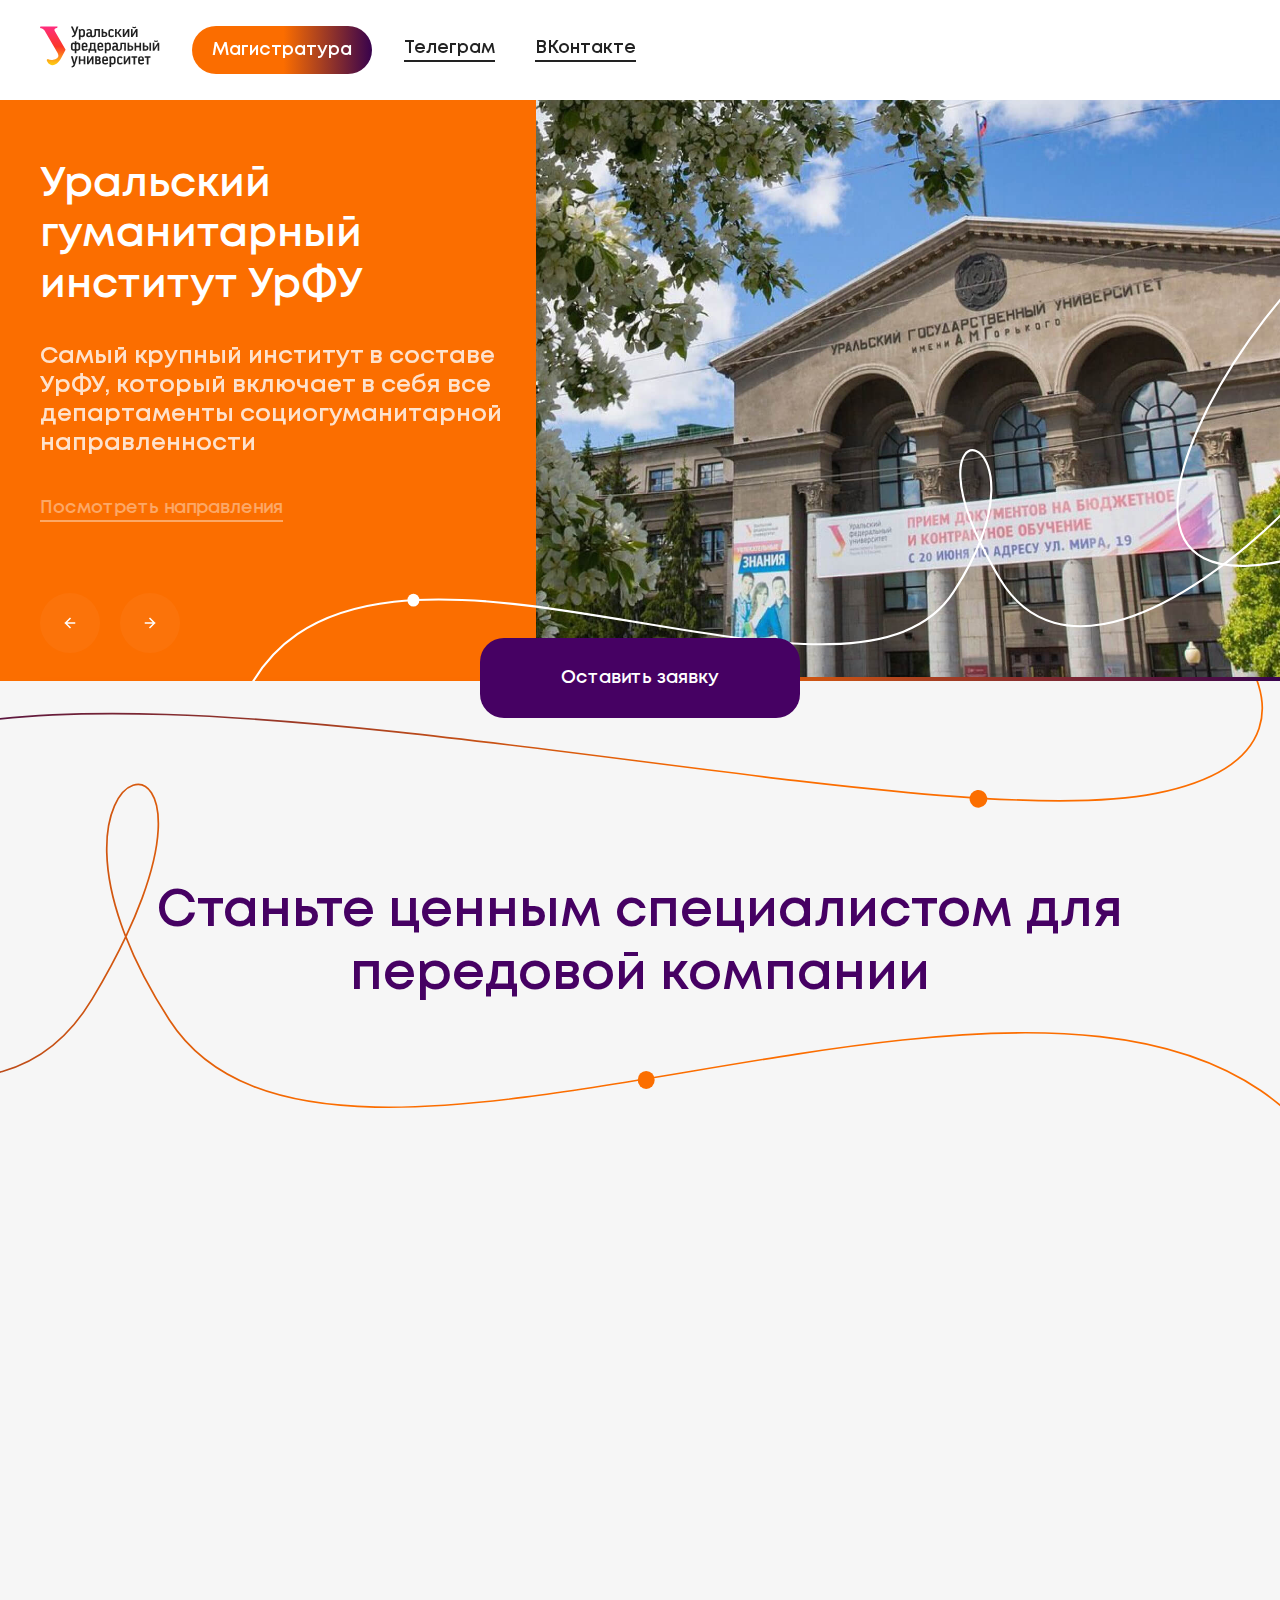
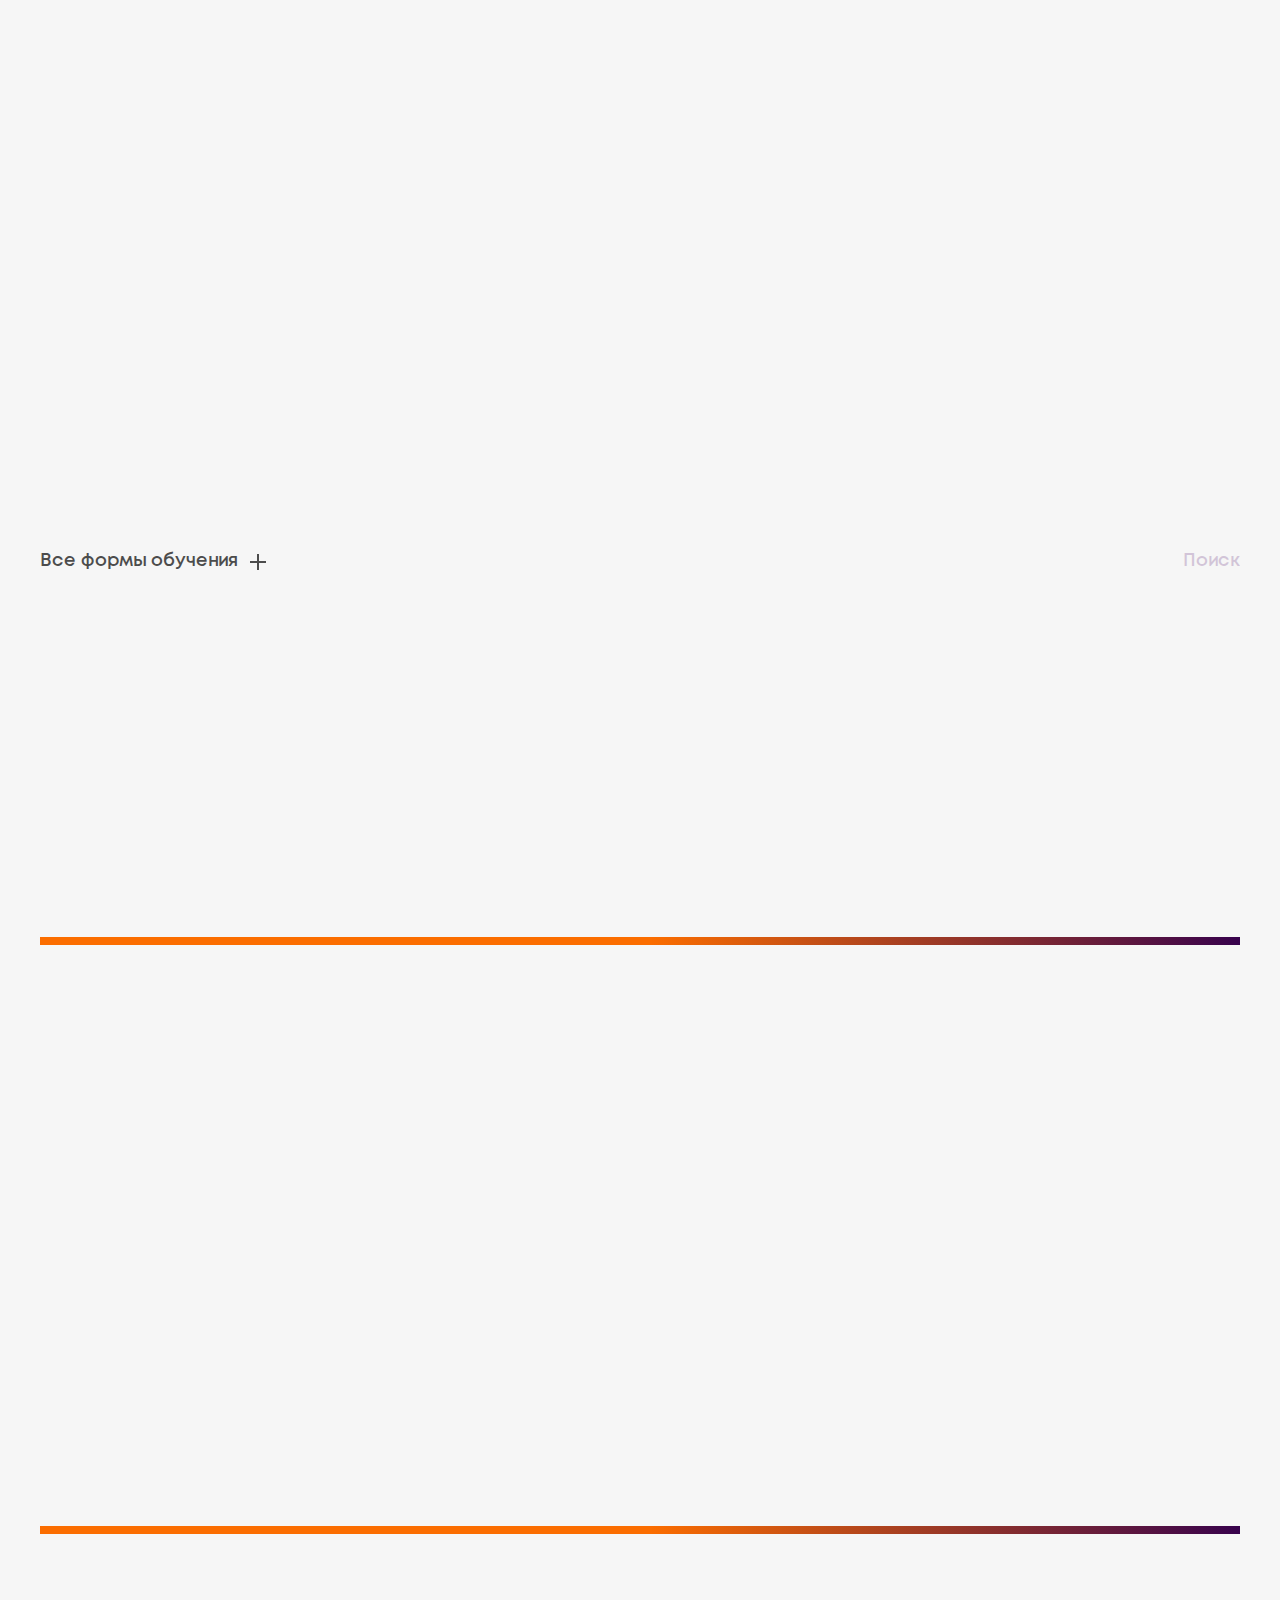
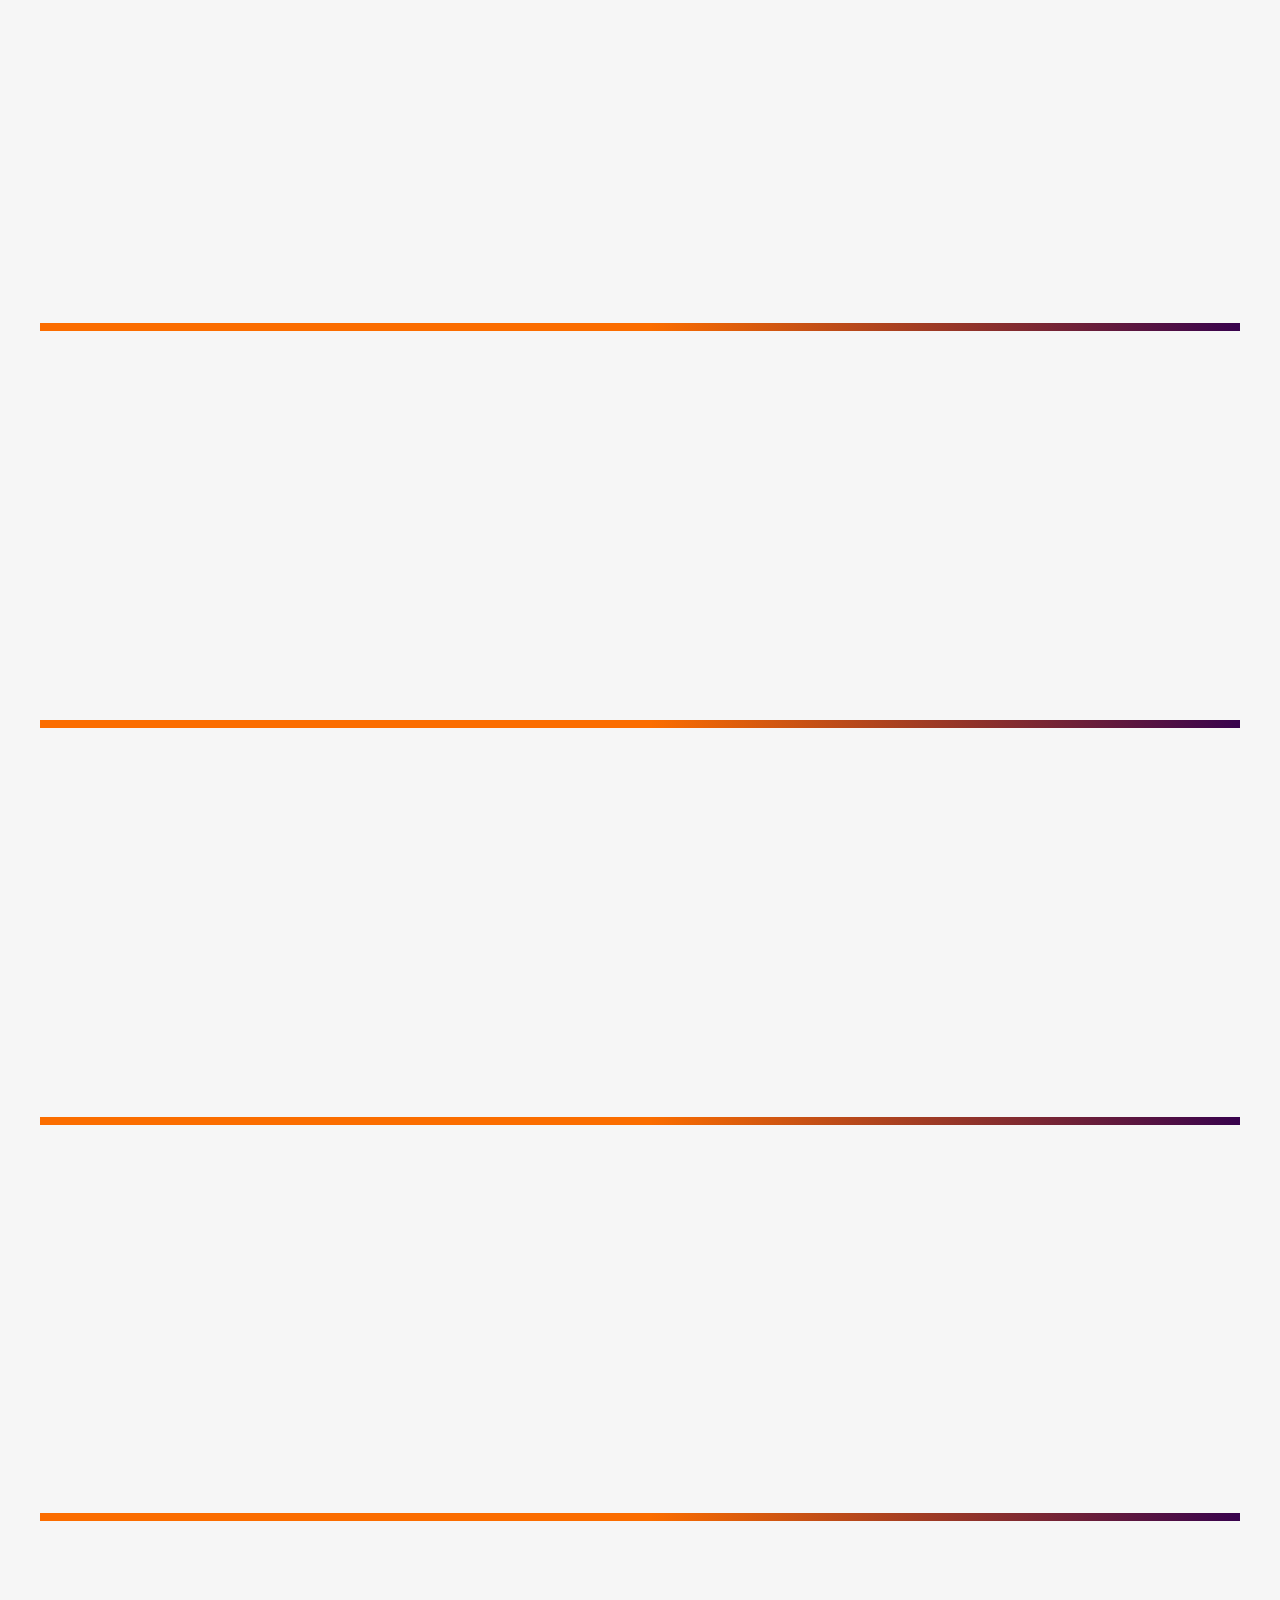
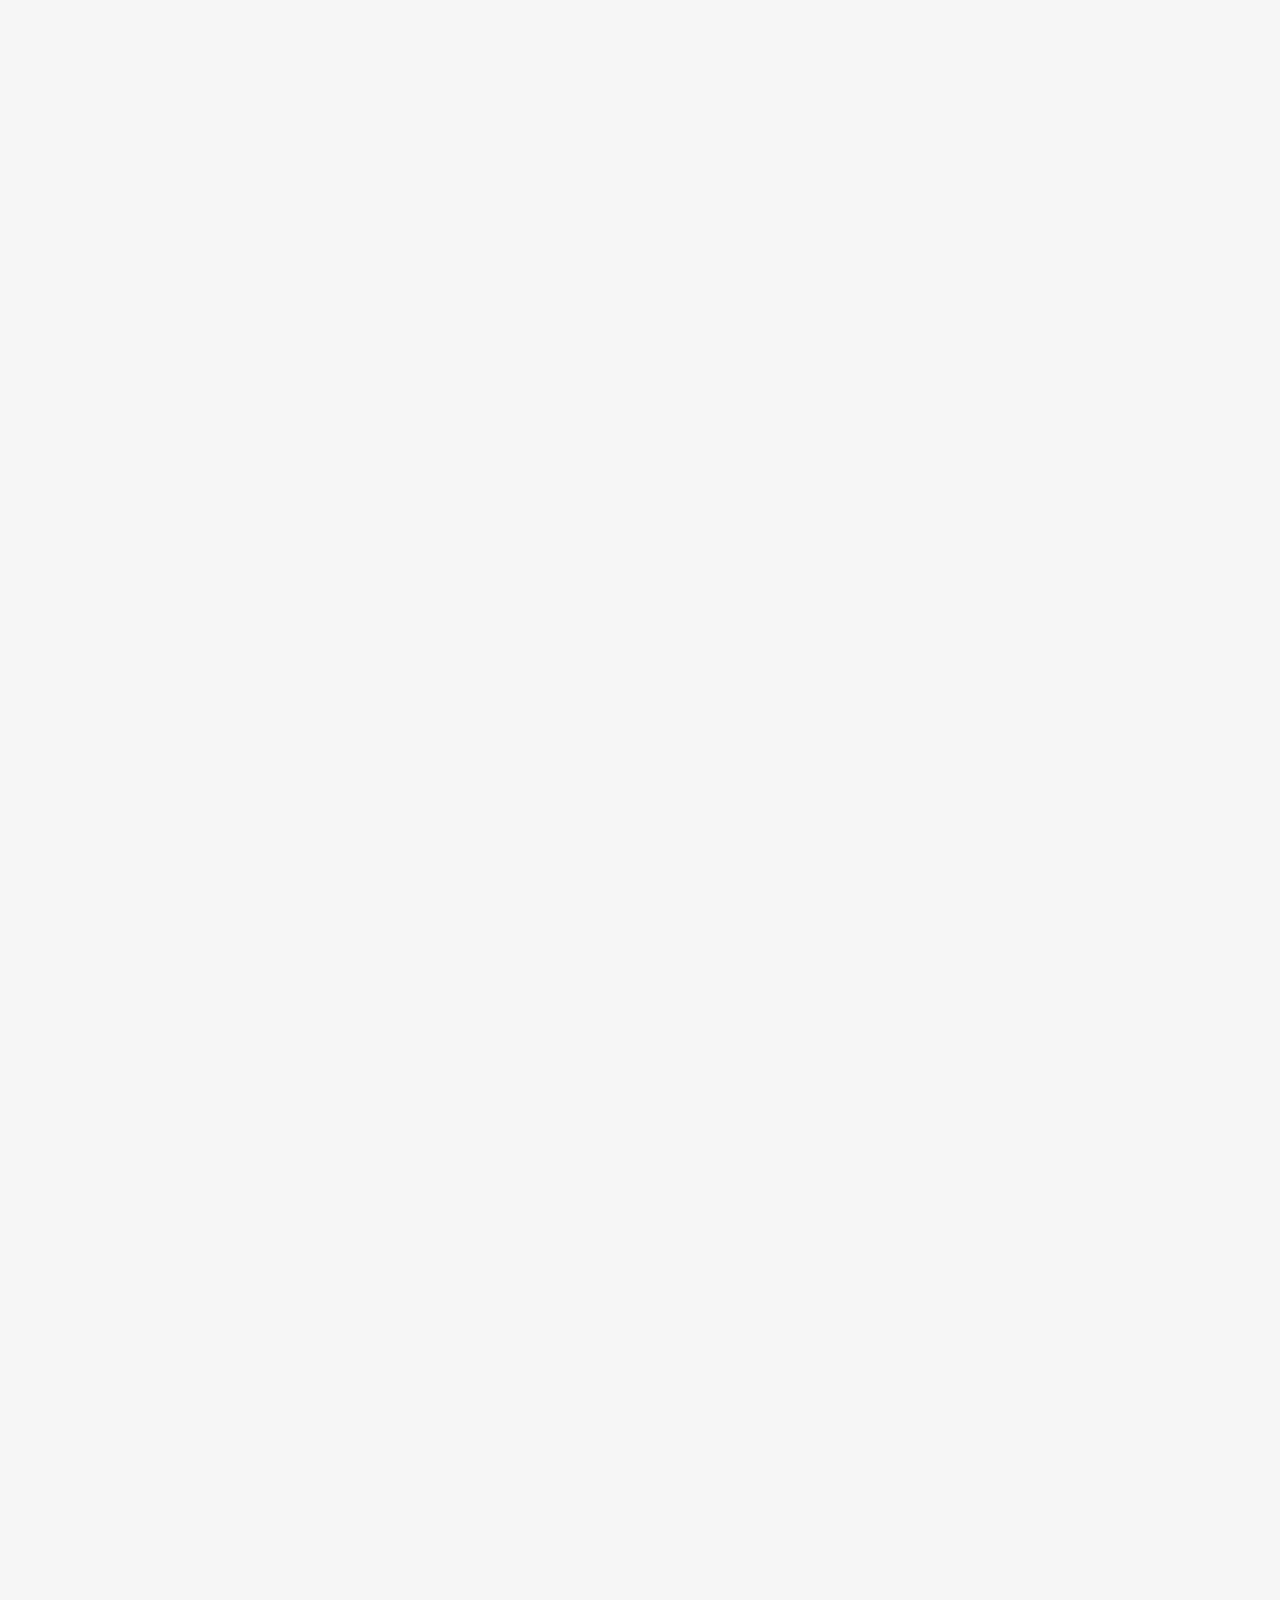
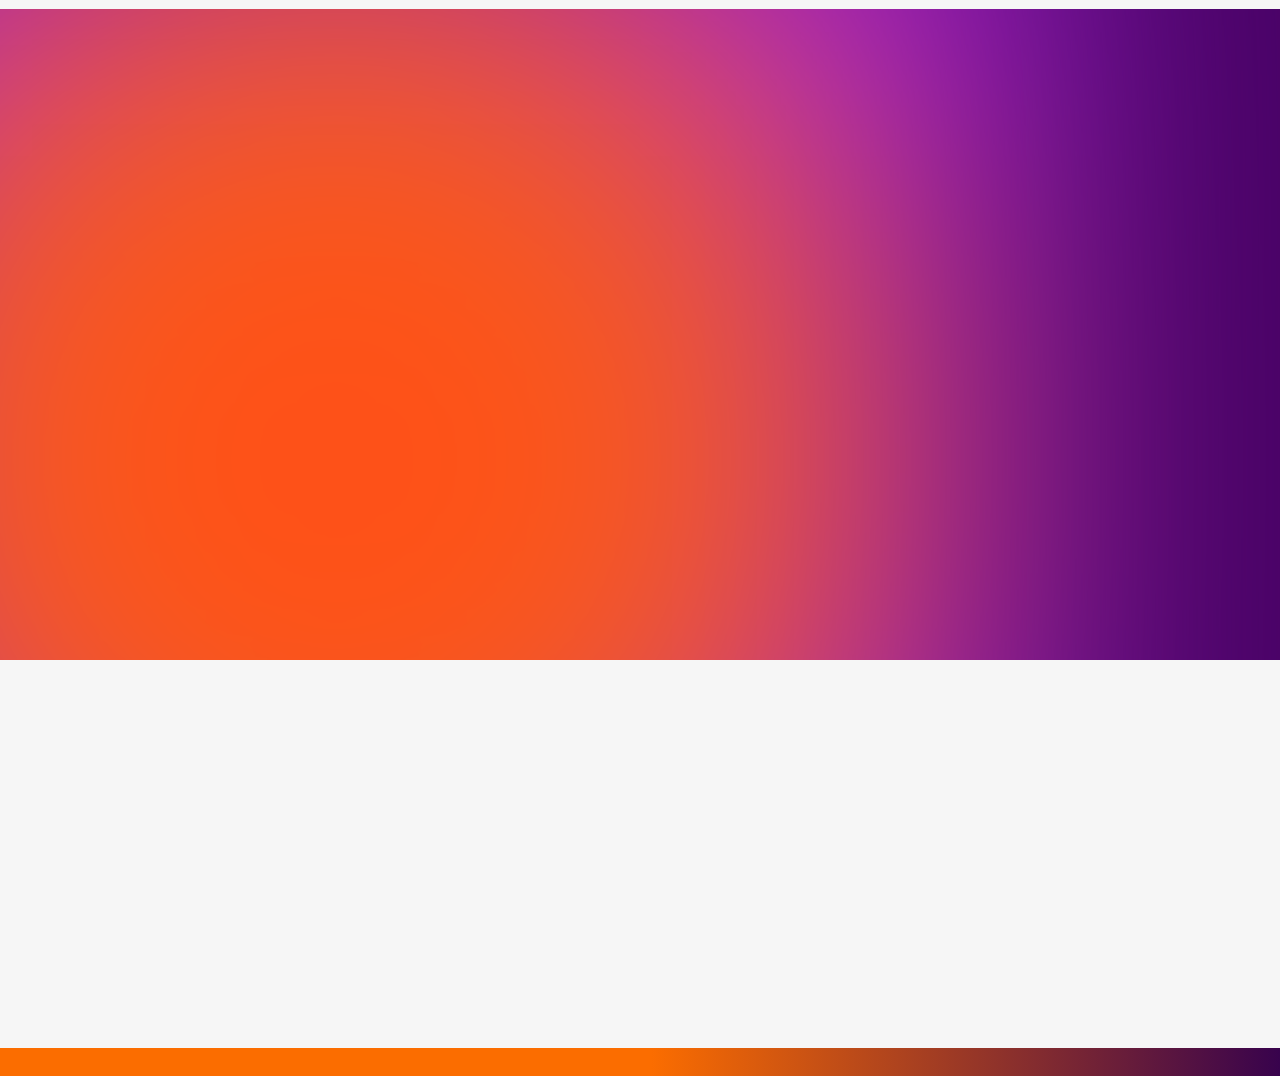
==== commit be81fcbf: "fix: Improvements 04.07" ====
--- a/index.html
+++ b/index.html
@@ -30,10 +30,10 @@
 					<a href="#" class="header__btn btn btn--md btn--gradient">Магистратура</a>
 					<ul class="c-socials header__socials">
 						<li class="c-socials__item">
-							<a href="#" class="c-socials__link">Телеграм</a>
+							<a href="https://telegram.me/ugi_urfu" class="c-socials__link" target="_blank">Телеграм</a>
 						</li>
 						<li class="c-socials__item">
-							<a href="#" class="c-socials__link">ВКонтакте</a>
+							<a href="https://vk.com/urfu_ugi" class="c-socials__link" target="_blank">ВКонтакте</a>
 						</li>
 					</ul>
 				</div>
@@ -94,7 +94,7 @@
 								<div class="main__body">
 									<h3 class="main__title">Уральский гуманитарный институт УрФУ</h3>
 									<p class="main__description">Самый крупный институт в составе УрФУ, который включает в себя все департаменты социогуманитарной направленности</p>
-									<a href="#" class="main__link">Посмотреть направления</a>
+									<a href="#directions" class="main__link">Посмотреть направления</a>
 								</div>
 								<picture class="main__img">
 									<img src="img/main-01.jpg" alt="Image">
@@ -105,7 +105,7 @@
 							<div class="main__slide">
 								<div class="main__body">
 									<h3 class="main__title">УГИ занял четвертое место в России в новом рейтинге Forbes </h3>
-									<a href="#" class="main__link">Посмотреть направления</a>
+									<a href="#directions" class="main__link">Посмотреть направления</a>
 								</div>
 								<picture class="main__img">
 									<img src="img/main-02.jpg" alt="Image">
@@ -116,7 +116,7 @@
 							<div class="main__slide">
 								<div class="main__body">
 									<h3 class="main__title">УГИ вошел в число ведущих мировых университетов в области гуманитарных наук и искусств. </h3>
-									<a href="#" class="main__link">Посмотреть направления</a>
+									<a href="#directions" class="main__link">Посмотреть направления</a>
 								</div>
 								<picture class="main__img">
 									<img src="img/main-03.jpg" alt="Image">
@@ -127,7 +127,7 @@
 							<div class="main__slide">
 								<div class="main__body">
 									<h3 class="main__title">УГИ стал лидером среди всех российских вузов в новом рейтинге от агентства RAEX</h3>
-									<a href="#" class="main__link">Посмотреть направления</a>
+									<a href="#directions" class="main__link">Посмотреть направления</a>
 								</div>
 								<picture class="main__img">
 									<img src="img/main-04.jpg" alt="Image">
@@ -139,7 +139,7 @@
 								<div class="main__body">
 									<h3 class="main__title">УГИ занимает четвертое место в рейтинге вузов спросом у крупных работодателей.</h3>
 									<p class="main__description">Проведенного Общественной палатой РФ и Ассоциацией "МАКО".</p>
-									<a href="#" class="main__link">Посмотреть направления</a>
+									<a href="#directions" class="main__link">Посмотреть направления</a>
 								</div>
 								<picture class="main__img">
 									<img src="img/main-05.jpg" alt="Image">
@@ -150,7 +150,7 @@
 							<div class="main__slide">
 								<div class="main__body">
 									<h3 class="main__title">+44000 выпускников нашли работу и устроили свою жизнь</h3>
-									<a href="#" class="main__link">Посмотреть направления</a>
+									<a href="#directions" class="main__link">Посмотреть направления</a>
 								</div>
 								<picture class="main__img">
 									<img src="img/main-06.jpg" alt="Image">
@@ -193,37 +193,37 @@
 			</div>
 			<div class="news__wrapper">
 				<article class="news__item" data-aos="fade-up">
-					<a href="#" class="news__img">
-						<img src="img/news-01.png" alt="Image">
+					<a href="https://urfu.ru/ru/news/41969/" class="news__img" target="_blank">
+						<img src="img/news-01.jpg" alt="Image">
 					</a>
 					<div class="news__body">
-						<span class="news__date">11 января 2022</span>
-						<a href="#" class="news__title">УрФУ признан лидером по числу зачисленных в прошлом году студентов</a>
-						<p class="news__description">Став первым в стране по приему, <br>ВУЗ потеснил ВШЭ и МГУ</p>
+						<span class="news__date">24 мая 2022</span>
+						<a href="https://urfu.ru/ru/news/41969/" class="news__title" target="_blank">Число бюджетных мест возросло на четверть</a>
+						<p class="news__description">Приемная кампания в университете стартует 20 июня</p>
 					</div>
 				</article>
 				<article class="news__item" data-aos="fade-up" data-aos-delay="50">
-					<a href="#" class="news__img">
-						<img src="img/news-02.png" alt="Image">
+					<a href="https://urfu.ru/ru/news/41968/" class="news__img" target="_blank">
+						<img src="img/news-02.jpg" alt="Image">
 					</a>
 					<div class="news__body">
-						<span class="news__date">11 января 2022</span>
-						<a href="#" class="news__title">В «Сириусе» стартовала Уральская проектная смена</a>
-						<p class="news__description">78 школьников Свердловской области <br>начали работу в Сочи</p>
+						<span class="news__date">24 мая 2022</span>
+						<a href="https://urfu.ru/ru/news/41968/" class="news__title" target="_blank">Стоимость обучения по программам магистратуры сохранилась на уровне прошлого года</a>
+						<p class="news__description">Вуз создал инструменты финансовой поддержки абитуриентов и студентов</p>
 					</div>
 				</article>
 				<article class="news__item" data-aos="fade-up" data-aos-delay="100">
-					<a href="#" class="news__img">
-						<img src="img/news-03.png" alt="Image">
+					<a href="https://urfu.ru/ru/news/41890/" class="news__img" target="_blank">
+						<img src="img/news-03.jpg" alt="Image">
 					</a>
 					<div class="news__body">
-						<span class="news__date">11 января 2022</span>
-						<a href="#" class="news__title">Открыт прием заявок на тест-драйв студенческой жизни</a>
-						<p class="news__description">Старшеклассники смогут провести <br>весенние каникулы с пользой</p>
+						<span class="news__date">19 мая 2022</span>
+						<a href="https://urfu.ru/ru/news/41890/" class="news__title" target="_blank">Студентов познакомили с карьерными возможностями</a>
+						<p class="news__description">Для магистрантов-гуманитариев прошла ярмарка работодателей [фоторепортаж]</p>
 					</div>
 				</article>
 			</div>
-			<a href="#" class="news__more more-btn" aria-label="Показать ещё" data-aos="fade-up"></a>
+			<a href="https://urfu.ru/ru/news/" class="news__more more-btn" aria-label="Показать ещё" data-aos="fade-up" target="_blank"></a>
 		</div>
 	</section>
 	<!-- end of news -->
@@ -299,7 +299,7 @@
 					<a href="#" class="directions__link info-modal-btn" data-id="info-modal-01" data-aos="fade-left">Подробнее</a>
 				</div>
 				<div class="directions__main">
-					<a href="#" class="directions__item" data-aos="fade-up" data-filter='{"fullTime": true}'>
+					<a href="#" class="directions__item info-modal-btn" data-aos="fade-up" data-filter='{"fullTime": true}' data-id="info-modal-01" data-section="direction-01-1">
 						<span class="directions__title">Восток в глобальных процессах современности</span>
 						<div class="directions__inner">
 							<div class="directions__group">
@@ -317,7 +317,7 @@
 					<a href="#" class="directions__link info-modal-btn" data-id="info-modal-02" data-aos="fade-left">Подробнее</a>
 				</div>
 				<div class="directions__main">
-					<a href="#" class="directions__item" data-aos="fade-up" data-filter='{"fullTime": true}'>
+					<a href="#" class="directions__item info-modal-btn" data-aos="fade-up" data-filter='{"fullTime": true}' data-id="info-modal-02" data-section="direction-02-1">
 						<span class="directions__title">Лингвистическое сопровождение международной и внешнеэкономической деятельности</span>
 						<div class="directions__inner">
 							<div class="directions__group">
@@ -327,7 +327,7 @@
 							<span class="directions__status">Очная</span>
 						</div>
 					</a>
-					<a href="#" class="directions__item" target="_blank" data-aos="fade-up" data-aos-delay="50" data-filter='{"fullTime": true}'>
+					<a href="#" class="directions__item info-modal-btn" target="_blank" data-aos="fade-up" data-aos-delay="50" data-filter='{"fullTime": true}' data-id="info-modal-02" data-section="direction-02-2">
 						<span class="directions__title">Методика преподавания иностранного языка, перевода и межкультурной коммуникации</span>
 						<div class="directions__inner">
 							<div class="directions__group">
@@ -337,7 +337,7 @@
 							<span class="directions__status">Очная</span>
 						</div>
 					</a>
-					<a href="#" class="directions__item" target="_blank" data-aos="fade-up" data-aos-delay="100" data-filter='{"fullTime": true}'>
+					<a href="#" class="directions__item info-modal-btn" target="_blank" data-aos="fade-up" data-aos-delay="100" data-filter='{"fullTime": true}' data-id="info-modal-02" data-section="direction-02-3">
 						<span class="directions__title">Перевод и переводоведение</span>
 						<div class="directions__inner">
 							<div class="directions__group">
@@ -347,7 +347,7 @@
 							<span class="directions__status">Очная</span>
 						</div>
 					</a>
-					<a href="#" class="directions__item" target="_blank" data-aos="fade-up" data-aos-delay="50" data-filter='{"fullTime": true}'>
+					<a href="#" class="directions__item info-modal-btn" target="_blank" data-aos="fade-up" data-aos-delay="50" data-filter='{"fullTime": true}' data-id="info-modal-02" data-section="direction-02-4">
 						<span class="directions__title">Устный перевод, межкультурная коммуникация и когнитивная лингвистика</span>
 						<div class="directions__inner">
 							<div class="directions__group">
@@ -357,7 +357,7 @@
 							<span class="directions__status">Очная</span>
 						</div>
 					</a>
-					<a href="#" class="directions__item" target="_blank" data-aos="fade-up" data-aos-delay="100" data-filter='{"fullTime": true}'>
+					<a href="#" class="directions__item info-modal-btn" target="_blank" data-aos="fade-up" data-aos-delay="100" data-filter='{"absentia": true}' data-id="info-modal-02" data-section="direction-02-5">
 						<span class="directions__title">Международная профессиональная коммуникация в евразийском контексте</span>
 						<div class="directions__inner">
 							<div class="directions__group">
@@ -375,7 +375,7 @@
 					<a href="#" class="directions__link info-modal-btn" data-id="info-modal-03" data-aos="fade-left">Подробнее</a>
 				</div>
 				<div class="directions__main">
-					<a href="#" class="directions__item" data-aos="fade-up" data-filter='{"fullTime": true}'>
+					<a href="#" class="directions__item info-modal-btn" data-aos="fade-up" data-filter='{"fullTime": true}' data-id="info-modal-03" data-section="direction-03-1">
 						<span class="directions__title">Глобальная и региональная безопасность и урегулирование конфликтов</span>
 						<div class="directions__inner">
 							<div class="directions__group">
@@ -385,7 +385,7 @@
 							<span class="directions__status">Очная</span>
 						</div>
 					</a>
-					<a href="#" class="directions__item" target="_blank" data-aos="fade-up" data-aos-delay="50" data-filter='{"fullTime": true}'>
+					<a href="#" class="directions__item info-modal-btn" target="_blank" data-aos="fade-up" data-aos-delay="50" data-filter='{"fullTime": true}' data-id="info-modal-03" data-section="direction-03-2">
 						<span class="directions__title">Гуманитарная дипломатия и международные переговоры</span>
 						<div class="directions__inner">
 							<div class="directions__group">
@@ -395,7 +395,7 @@
 							<span class="directions__status">Очная</span>
 						</div>
 					</a>
-					<a href="#" class="directions__item" target="_blank" data-aos="fade-up" data-aos-delay="100" data-filter='{"fullTime": true}'>
+					<a href="#" class="directions__item info-modal-btn" target="_blank" data-aos="fade-up" data-aos-delay="100" data-filter='{"fullTime": true}' data-id="info-modal-03" data-section="direction-03-3">
 						<span class="directions__title">Дипломатия энергоресурсов</span>
 						<div class="directions__inner">
 							<div class="directions__group">
@@ -413,7 +413,7 @@
 					<a href="#" class="directions__link info-modal-btn" data-id="info-modal-04" data-aos="fade-left">Подробнее</a>
 				</div>
 				<div class="directions__main">
-					<a href="#" class="directions__item" data-aos="fade-up" data-filter='{"fullTime": true}'>
+					<a href="#" class="directions__item info-modal-btn" data-aos="fade-up" data-filter='{"fullTime": true}' data-id="info-modal-04" data-section="direction-04-1">
 						<span class="directions__title">Проектирование и сопровождение медиапроцессов</span>
 						<div class="directions__inner">
 							<div class="directions__group">
@@ -431,7 +431,7 @@
 					<a href="#" class="directions__link info-modal-btn" data-id="info-modal-05" data-aos="fade-left">Подробнее</a>
 				</div>
 				<div class="directions__main">
-					<a href="#" class="directions__item" data-aos="fade-up" data-filter='{"fullTime": true}'>
+					<a href="#" class="directions__item info-modal-btn" data-aos="fade-up" data-filter='{"fullTime": true}' data-id="info-modal-05" data-section="direction-05-1">
 						<span class="directions__title">Когнитивные нейронауки</span>
 						<div class="directions__inner">
 							<div class="directions__group">
@@ -441,7 +441,7 @@
 							<span class="directions__status">Очная</span>
 						</div>
 					</a>
-					<a href="#" class="directions__item" target="_blank" data-aos="fade-up" data-aos-delay="50" data-filter='{"fullTime": true}'>
+					<a href="#" class="directions__item info-modal-btn" target="_blank" data-aos="fade-up" data-aos-delay="50" data-filter='{"fullTime": true}' data-id="info-modal-05" data-section="direction-05-2">
 						<span class="directions__title">Психологическое и организационное консультирование</span>
 						<div class="directions__inner">
 							<div class="directions__group">
@@ -459,7 +459,7 @@
 					<a href="#" class="directions__link info-modal-btn" data-id="info-modal-06" data-aos="fade-left">Подробнее</a>
 				</div>
 				<div class="directions__main">
-					<a href="#" class="directions__item" data-aos="fade-up" data-filter='{"fullTime": true}'>
+					<a href="#" class="directions__item info-modal-btn" data-aos="fade-up" data-filter='{"fullTime": true}' data-id="info-modal-06" data-section="direction-06-1">
 						<span class="directions__title">Проектная и экспертно-аналитическая деятельность педагога</span>
 						<div class="directions__inner">
 							<div class="directions__group">
@@ -469,7 +469,7 @@
 							<span class="directions__status">Очная</span>
 						</div>
 					</a>
-					<a href="#" class="directions__item" target="_blank" data-aos="fade-up" data-aos-delay="50" data-filter='{"fullTime": true}'>
+					<a href="#" class="directions__item info-modal-btn" target="_blank" data-aos="fade-up" data-aos-delay="50" data-filter='{"fullTime": true}' data-id="info-modal-06" data-section="direction-06-2">
 						<span class="directions__title">Цифровая педагогика и когнитивные технологии</span>
 						<div class="directions__inner">
 							<div class="directions__group">
@@ -683,10 +683,10 @@
 					</div>
 					<ul class="c-socials c-socials--accent footer__socials" data-aos="fade-left">
 						<li class="c-socials__item">
-							<a href="#" class="c-socials__link">ВКонтакте</a>
+							<a href="https://vk.com/urfu_ugi" class="c-socials__link" target="_blank">ВКонтакте</a>
 						</li>
 						<li class="c-socials__item">
-							<a href="#" class="c-socials__link">Телеграм</a>
+							<a href="https://telegram.me/ugi_urfu" class="c-socials__link" target="_blank">Телеграм</a>
 						</li>
 					</ul>
 				</div>
@@ -858,7 +858,7 @@
 								<span class="direction__help">Форма и срок обучения:</span>
 								<span class="direction__value">Очная: 2 года</span>
 							</div>
-							<a href="#" class="direction__btn btn btn--sm">Оставить заявку</a>
+							<a href="#" class="direction__btn btn btn--sm modal-btn" data-id="submit-application">Оставить заявку</a>
 						</div>
 					</div>
 					<div class="direction__wrapper">
@@ -1111,7 +1111,7 @@
 					<div class="directions-info__item">
 						<div class="directions-info__body">
 							<div class="directions-info__group">
-								<span class="directions-info__status">Очная</span>
+								<span class="directions-info__status">Заочная</span>
 								<p class="directions-info__name">Международная профессиональная коммуникация в евразийском контексте</p>
 							</div>
 							<div class="directions-info__group">
@@ -1204,7 +1204,7 @@
 								<span class="direction__help">Форма и срок обучения:</span>
 								<span class="direction__value">Очная: 2 года</span>
 							</div>
-							<a href="#" class="direction__btn btn btn--sm">Оставить заявку</a>
+							<a href="#" class="direction__btn btn btn--sm modal-btn" data-id="submit-application">Оставить заявку</a>
 						</div>
 					</div>
 					<div class="direction__wrapper">
@@ -1376,7 +1376,7 @@
 								<span class="direction__help">Форма и срок обучения:</span>
 								<span class="direction__value">Очная: 2 года</span>
 							</div>
-							<a href="#" class="direction__btn btn btn--sm">Оставить заявку</a>
+							<a href="#" class="direction__btn btn btn--sm modal-btn" data-id="submit-application">Оставить заявку</a>
 						</div>
 					</div>
 					<div class="direction__wrapper">
@@ -1519,7 +1519,7 @@
 								<span class="direction__help">Форма и срок обучения:</span>
 								<span class="direction__value">Очная: 2 года</span>
 							</div>
-							<a href="#" class="direction__btn btn btn--sm">Оставить заявку</a>
+							<a href="#" class="direction__btn btn btn--sm modal-btn" data-id="submit-application">Оставить заявку</a>
 						</div>
 					</div>
 					<div class="direction__wrapper">
@@ -1666,7 +1666,7 @@
 								<span class="direction__help">Форма и срок обучения:</span>
 								<span class="direction__value">Очная: 2 года</span>
 							</div>
-							<a href="#" class="direction__btn btn btn--sm">Оставить заявку</a>
+							<a href="#" class="direction__btn btn btn--sm modal-btn" data-id="submit-application">Оставить заявку</a>
 						</div>
 					</div>
 					<div class="direction__wrapper">
@@ -1766,9 +1766,6 @@
 						<h3 class="info-modal__title">Международная профессиональная коммуникация в евразийском контексте</h3>
 						<ul class="program-tabs__list">
 							<li class="program-tabs__item program-tabs__item--active">
-								<button class="program-tabs__tab">Очная</button>
-							</li>
-							<li class="program-tabs__item">
 								<button class="program-tabs__tab">Заочная</button>
 							</li>
 						</ul>
@@ -1778,13 +1775,6 @@
 							<ul class="info-modal__list">
 								<li class="info-modal__item">8 Бюджетных мест</li>
 								<li class="info-modal__item">8 Контрактных мест</li>
-								<li class="info-modal__item">Цена не указана</li>
-							</ul>
-						</div>
-						<div class="program-tabs__wrapper">
-							<ul class="info-modal__list">
-								<li class="info-modal__item">4 Бюджетных мест</li>
-								<li class="info-modal__item">12 Контрактных мест</li>
 								<li class="info-modal__item">Цена не указана</li>
 							</ul>
 						</div>
@@ -1821,7 +1811,7 @@
 								<span class="direction__help">Форма и срок обучения:</span>
 								<span class="direction__value">Очная: 2 года</span>
 							</div>
-							<a href="#" class="direction__btn btn btn--sm">Оставить заявку</a>
+							<a href="#" class="direction__btn btn btn--sm modal-btn" data-id="submit-application">Оставить заявку</a>
 						</div>
 					</div>
 					<div class="direction__wrapper">
@@ -2090,7 +2080,7 @@
 								<span class="direction__help">Форма и срок обучения:</span>
 								<span class="direction__value">Очная: 2 года</span>
 							</div>
-							<a href="#" class="direction__btn btn btn--sm">Оставить заявку</a>
+							<a href="#" class="direction__btn btn btn--sm modal-btn" data-id="submit-application">Оставить заявку</a>
 						</div>
 					</div>
 					<div class="direction__wrapper">
@@ -2298,7 +2288,7 @@
 								<span class="direction__help">Форма и срок обучения:</span>
 								<span class="direction__value">Очная: 2 года</span>
 							</div>
-							<a href="#" class="direction__btn btn btn--sm">Оставить заявку</a>
+							<a href="#" class="direction__btn btn btn--sm modal-btn" data-id="submit-application">Оставить заявку</a>
 						</div>
 					</div>
 					<div class="direction__wrapper">
@@ -2503,7 +2493,7 @@
 								<span class="direction__help">Форма и срок обучения:</span>
 								<span class="direction__value">Очная: 2 года</span>
 							</div>
-							<a href="#" class="direction__btn btn btn--sm">Оставить заявку</a>
+							<a href="#" class="direction__btn btn btn--sm modal-btn" data-id="submit-application">Оставить заявку</a>
 						</div>
 					</div>
 					<div class="direction__wrapper">
@@ -2731,7 +2721,7 @@
 								<span class="direction__help">Форма и срок обучения:</span>
 								<span class="direction__value">Очная: 2 года</span>
 							</div>
-							<a href="#" class="direction__btn btn btn--sm">Оставить заявку</a>
+							<a href="#" class="direction__btn btn btn--sm modal-btn" data-id="submit-application">Оставить заявку</a>
 						</div>
 					</div>
 					<div class="direction__wrapper">
@@ -3011,7 +3001,7 @@
 								<span class="direction__help">Форма и срок обучения:</span>
 								<span class="direction__value">Очная: 2 года</span>
 							</div>
-							<a href="#" class="direction__btn btn btn--sm">Оставить заявку</a>
+							<a href="#" class="direction__btn btn btn--sm modal-btn" data-id="submit-application">Оставить заявку</a>
 						</div>
 					</div>
 					<div class="direction__wrapper">
@@ -3184,7 +3174,7 @@
 								<span class="direction__help">Форма и срок обучения:</span>
 								<span class="direction__value">Очная: 2 года</span>
 							</div>
-							<a href="#" class="direction__btn btn btn--sm">Оставить заявку</a>
+							<a href="#" class="direction__btn btn btn--sm modal-btn" data-id="submit-application">Оставить заявку</a>
 						</div>
 					</div>
 					<div class="direction__wrapper">
@@ -3465,7 +3455,7 @@
 								<span class="direction__help">Форма и срок обучения:</span>
 								<span class="direction__value">Очная: 2 года</span>
 							</div>
-							<a href="#" class="direction__btn btn btn--sm">Оставить заявку</a>
+							<a href="#" class="direction__btn btn btn--sm modal-btn" data-id="submit-application">Оставить заявку</a>
 						</div>
 					</div>
 					<div class="direction__wrapper">
@@ -3673,7 +3663,7 @@
 								<span class="direction__help">Форма и срок обучения:</span>
 								<span class="direction__value">Очная: 2 года</span>
 							</div>
-							<a href="#" class="direction__btn btn btn--sm">Оставить заявку</a>
+							<a href="#" class="direction__btn btn btn--sm modal-btn" data-id="submit-application">Оставить заявку</a>
 						</div>
 					</div>
 					<div class="direction__wrapper">
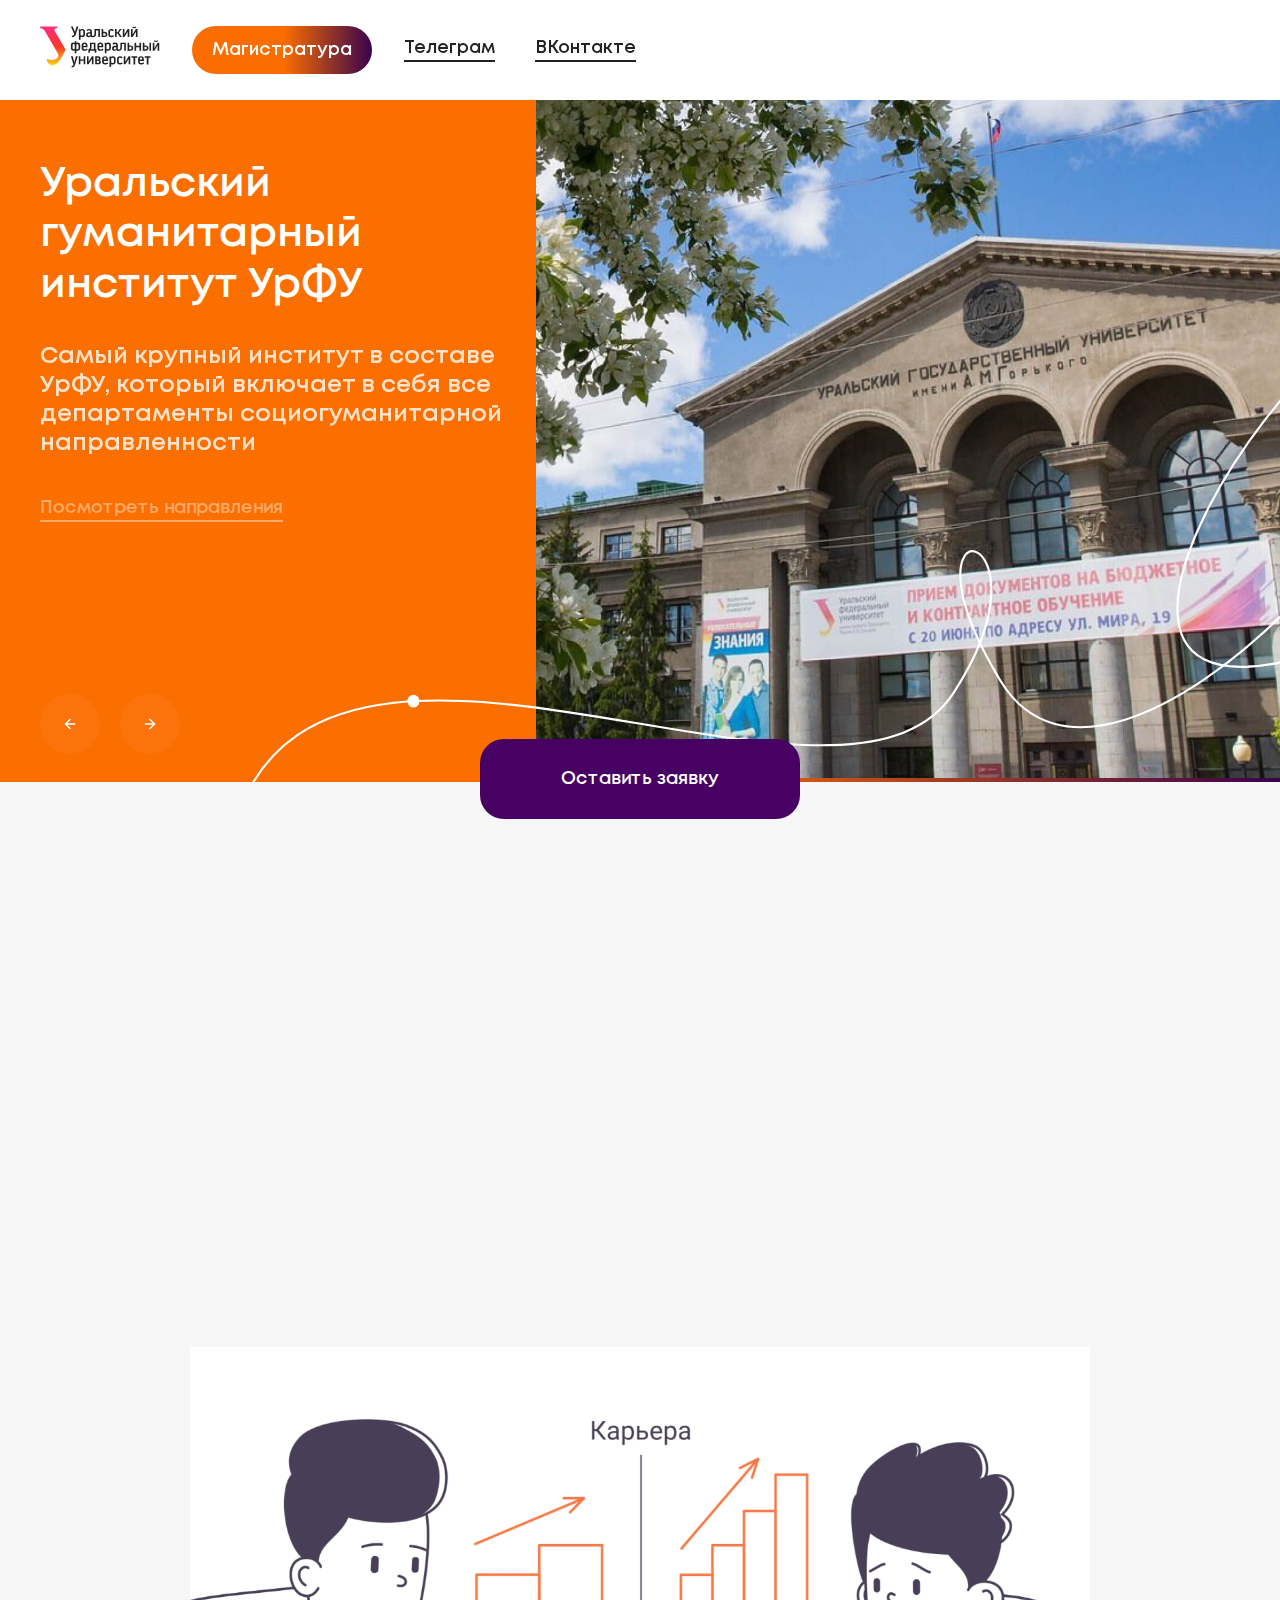
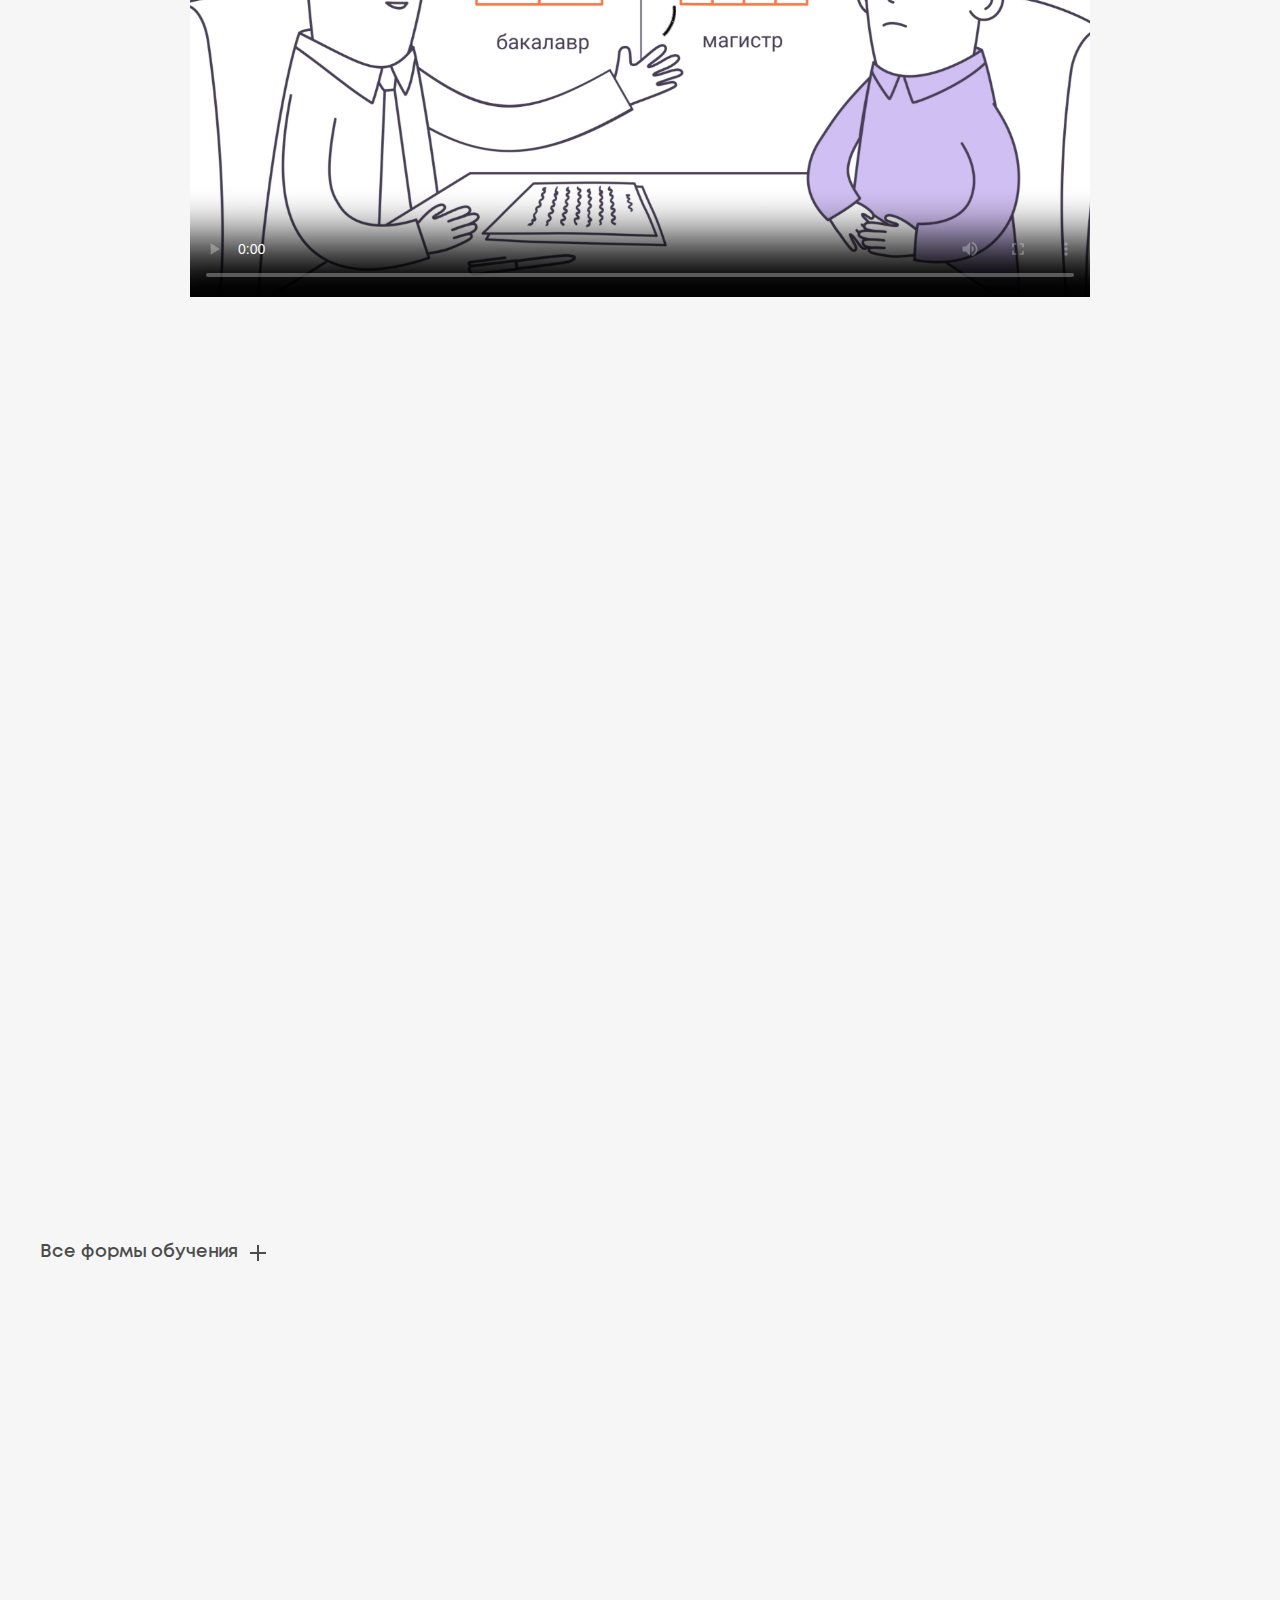
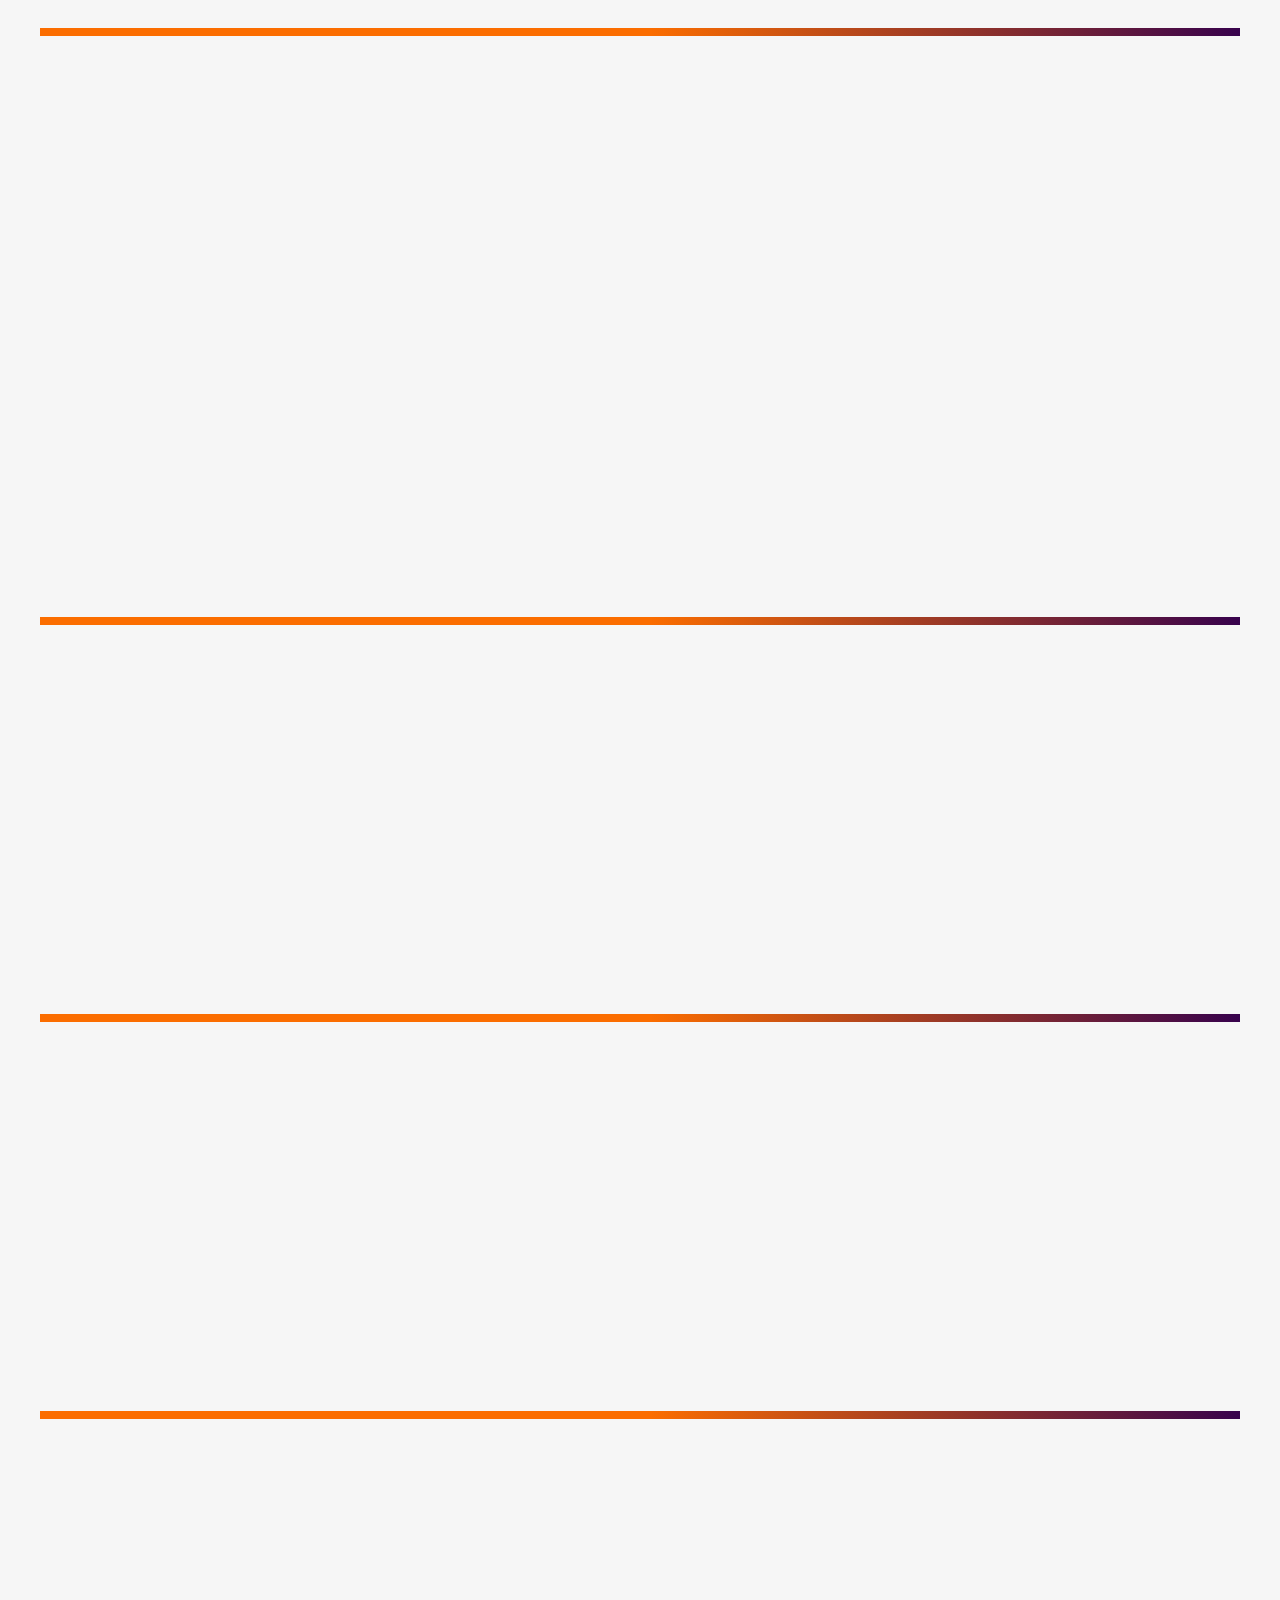
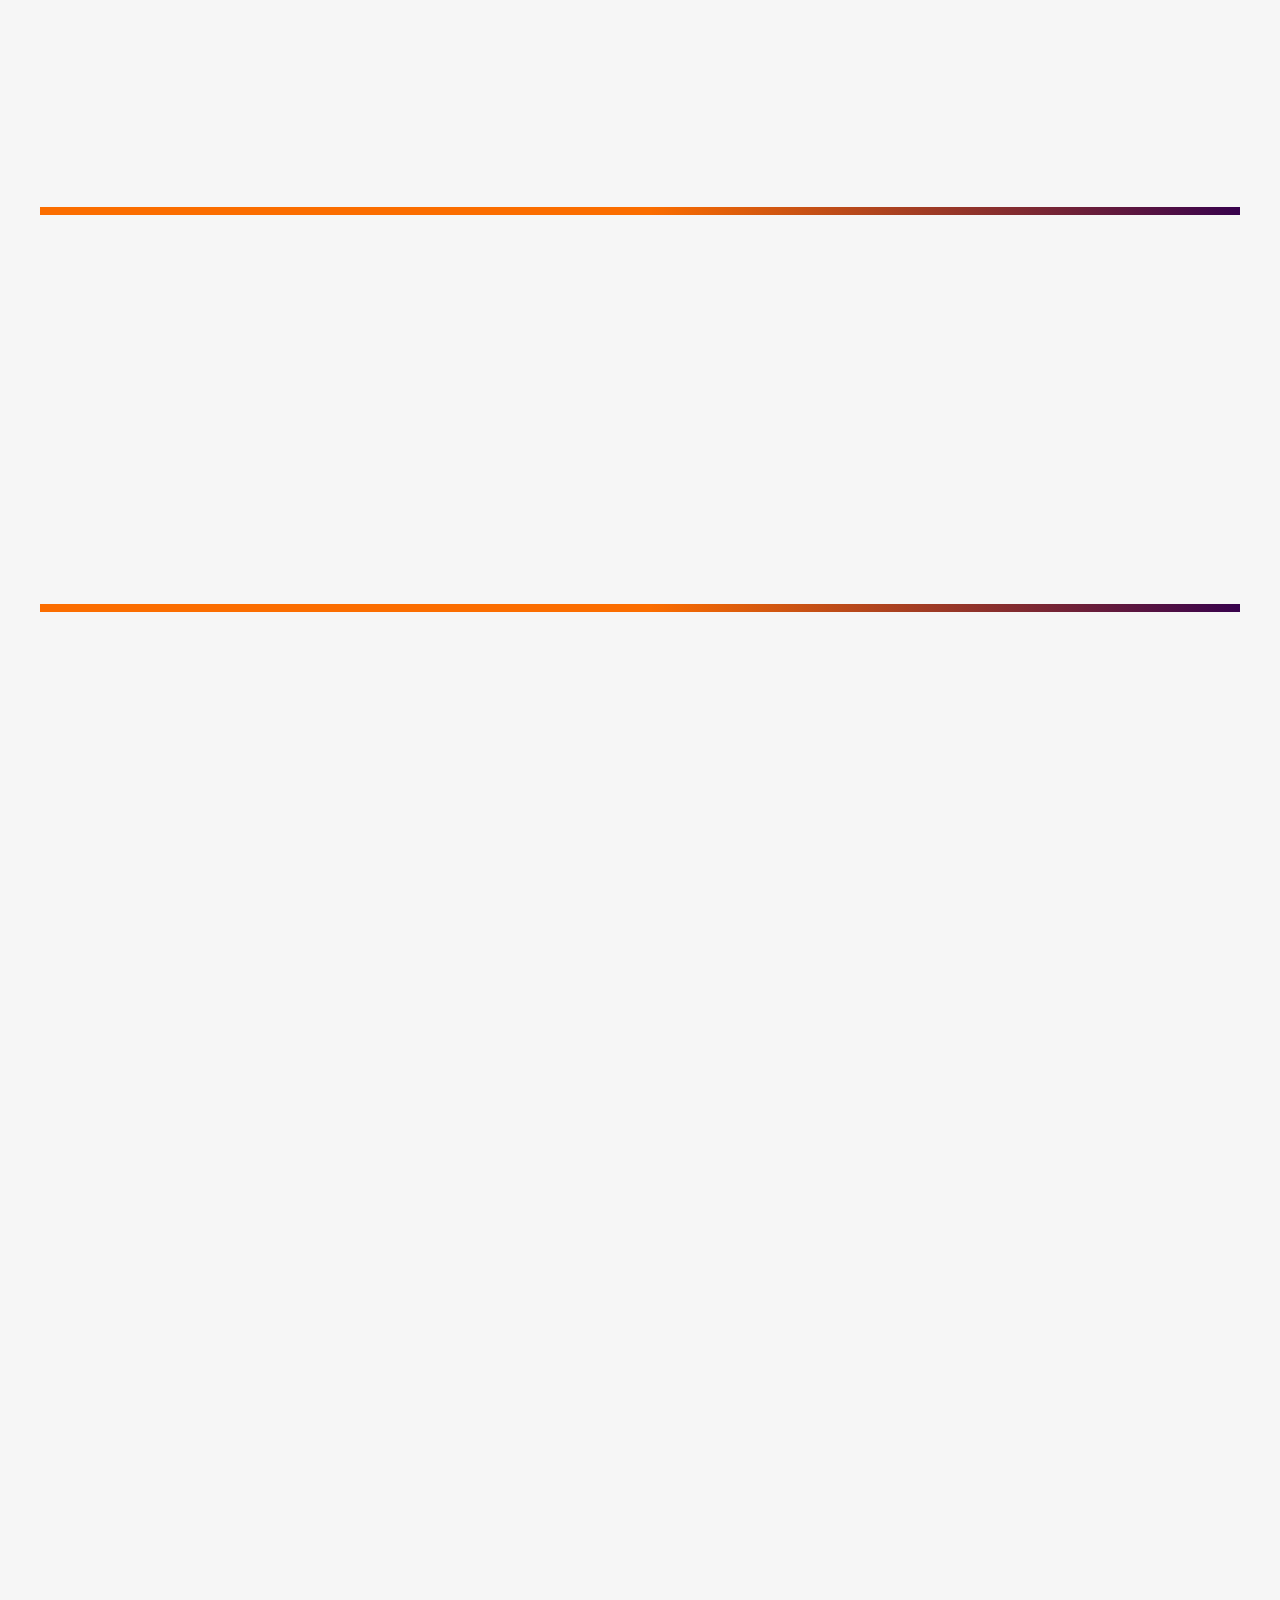
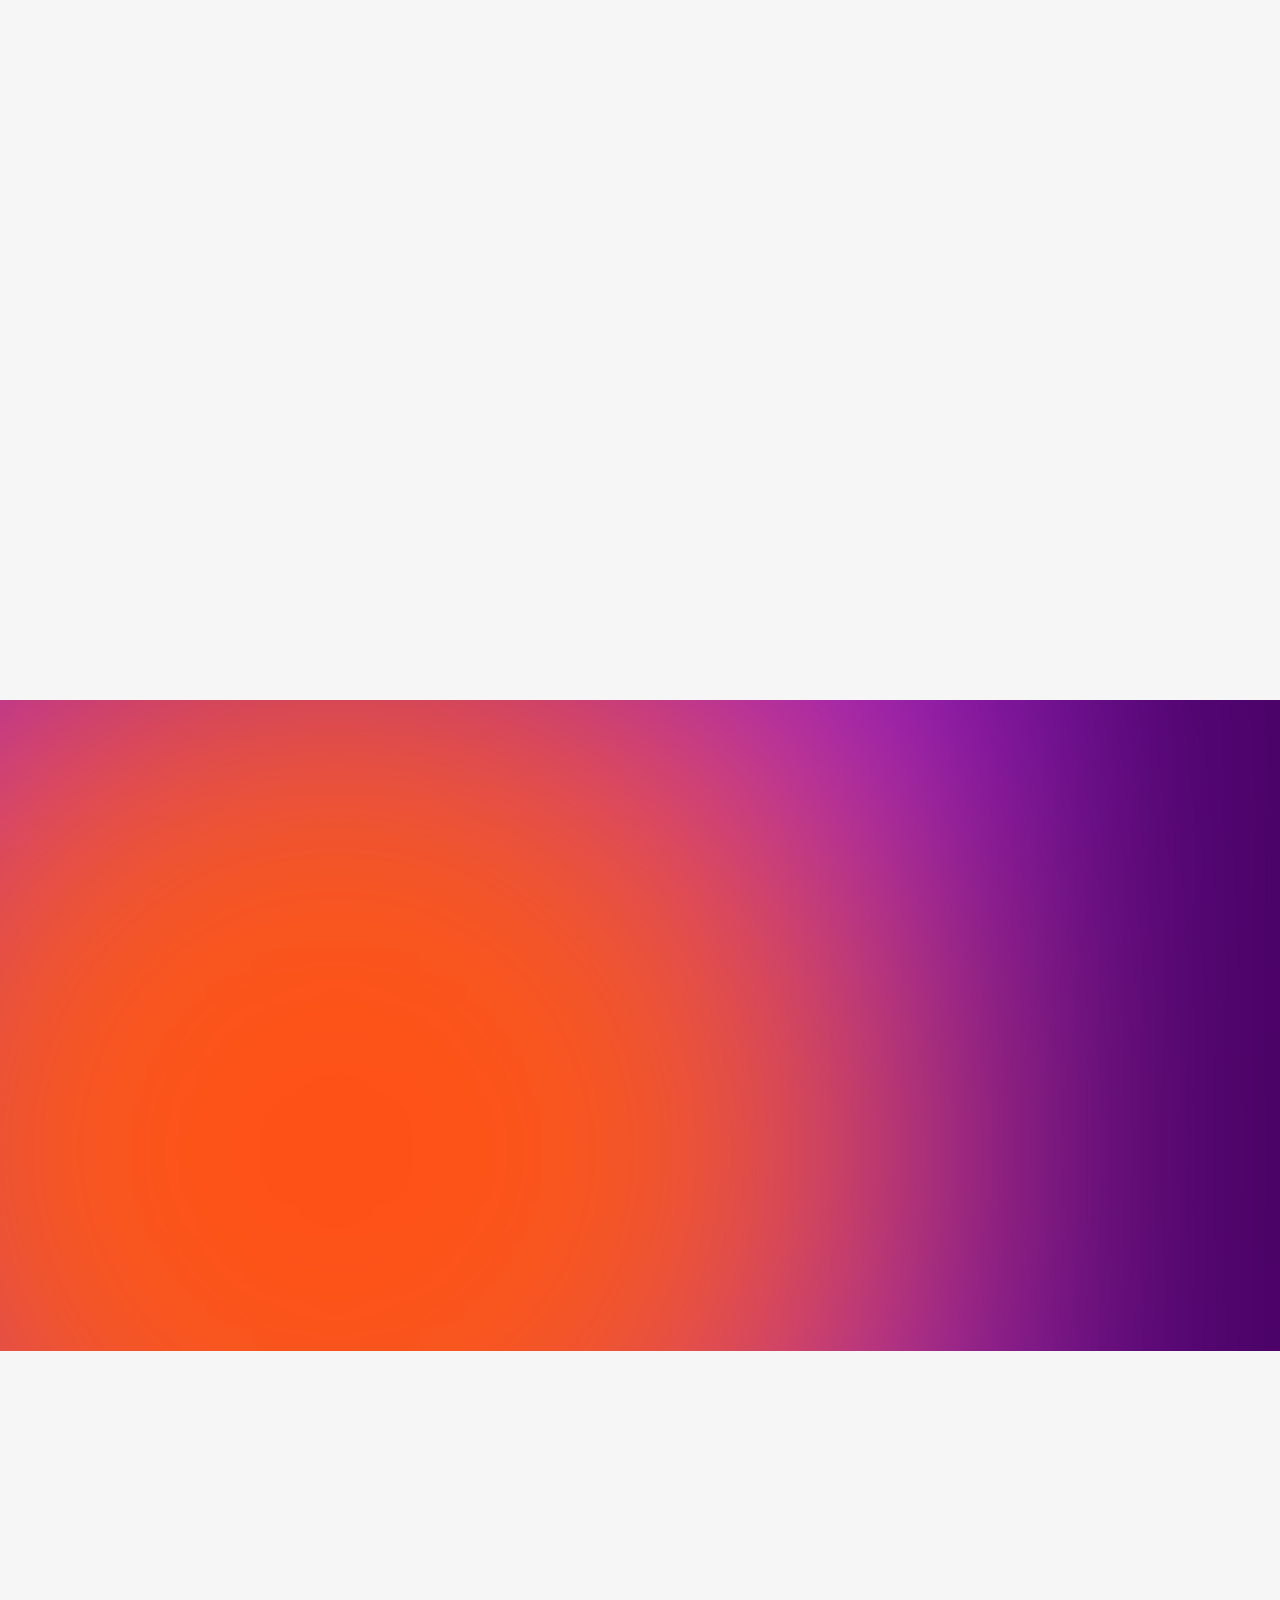
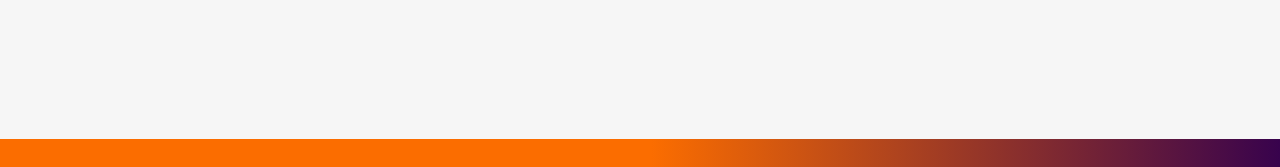
==== commit cf30c5d7: "upd: Update 13.07" ====
--- a/index.html
+++ b/index.html
@@ -104,7 +104,7 @@
 						<div class="swiper-slide">
 							<div class="main__slide">
 								<div class="main__body">
-									<h3 class="main__title">УГИ занял четвертое место в России в новом рейтинге Forbes </h3>
+									<h3 class="main__title">УГИ занял четвертое место в России в новом рейтинге Forbes</h3>
 									<a href="#directions" class="main__link">Посмотреть направления</a>
 								</div>
 								<picture class="main__img">
@@ -115,7 +115,7 @@
 						<div class="swiper-slide">
 							<div class="main__slide">
 								<div class="main__body">
-									<h3 class="main__title">УГИ вошел в число ведущих мировых университетов в области гуманитарных наук и искусств. </h3>
+									<h3 class="main__title">УГИ вошел в число ведущих мировых университетов в области гуманитарных наук и искусств</h3>
 									<a href="#directions" class="main__link">Посмотреть направления</a>
 								</div>
 								<picture class="main__img">
@@ -137,7 +137,7 @@
 						<div class="swiper-slide">
 							<div class="main__slide">
 								<div class="main__body">
-									<h3 class="main__title">УГИ занимает четвертое место в рейтинге вузов спросом у крупных работодателей.</h3>
+									<h3 class="main__title">УГИ занимает четвертое место в рейтинге вузов, выпускники которых пользуются спросом у крупных работодателей</h3>
 									<p class="main__description">Проведенного Общественной палатой РФ и Ассоциацией "МАКО".</p>
 									<a href="#directions" class="main__link">Посмотреть направления</a>
 								</div>
@@ -184,14 +184,33 @@
 		</div>
 	</section>
 	<!-- end of promo -->
+	<!-- media -->
+	<div class="media" id="media">
+		<div class="container">
+			<video class="media__video" poster="img/video-preview.png" controls>
+				<source src="video/magistratura-UGI.mp4" type="video/mp4">
+			</video>
+		</div>
+	</div>
+	<!-- end of media -->
 	<!-- news -->
 	<section class="news" id="news">
 		<div class="container">
 			<div class="section-heading">
 				<h2 class="section-heading__title" data-aos="fade-right">Новости</h2>
-				<a href="#" class="section-heading__link" data-aos="fade-left">Все новости</a>
+				<a href="https://urfu.ru/ru/news/" class="section-heading__link" data-aos="fade-left" target="_blank">Все новости</a>
 			</div>
 			<div class="news__wrapper">
+				<article class="news__item" data-aos="fade-up">
+					<a href="https://urgi.urfu.ru/ru/kak-postupit/konsultacii/masters/" class="news__img" target="_blank">
+						<img src="img/news-03.png" alt="Image">
+					</a>
+					<div class="news__body">
+						<span class="news__date">28 июня 2022</span>
+						<a href="https://urgi.urfu.ru/ru/kak-postupit/konsultacii/masters/" class="news__title" target="_blank">Консультации по магистратуре</a>
+						<p class="news__description">УГИ сформировал графики консультаций по вступительным экзаменам и с руководителями образовательных программ</p>
+					</div>
+				</article>
 				<article class="news__item" data-aos="fade-up">
 					<a href="https://urfu.ru/ru/news/41969/" class="news__img" target="_blank">
 						<img src="img/news-01.jpg" alt="Image">
@@ -210,16 +229,6 @@
 						<span class="news__date">24 мая 2022</span>
 						<a href="https://urfu.ru/ru/news/41968/" class="news__title" target="_blank">Стоимость обучения по программам магистратуры сохранилась на уровне прошлого года</a>
 						<p class="news__description">Вуз создал инструменты финансовой поддержки абитуриентов и студентов</p>
-					</div>
-				</article>
-				<article class="news__item" data-aos="fade-up" data-aos-delay="100">
-					<a href="https://urfu.ru/ru/news/41890/" class="news__img" target="_blank">
-						<img src="img/news-03.jpg" alt="Image">
-					</a>
-					<div class="news__body">
-						<span class="news__date">19 мая 2022</span>
-						<a href="https://urfu.ru/ru/news/41890/" class="news__title" target="_blank">Студентов познакомили с карьерными возможностями</a>
-						<p class="news__description">Для магистрантов-гуманитариев прошла ярмарка работодателей [фоторепортаж]</p>
 					</div>
 				</article>
 			</div>
@@ -275,22 +284,21 @@
 					</div>
 				</div>
 				<div class="directions__dropdowns">
-					<div class="c-dropdown directions__dropdown">
-						<a href="#" class="c-dropdown__btn c-dropdown__btn--light">Поиск</a>
-						<div class="c-dropdown__wrapper c-dropdown__wrapper--wide">
-							<input type="text" class="c-dropdown__input" placeholder="Начните вводить">
-							<!-- search results -->
-							<!--<ul class="c-dropdown__list">
+					<!--<div class="c-dropdown directions__dropdown">
+                        <a href="#" class="c-dropdown__btn c-dropdown__btn--light">Поиск</a>
+                        <div class="c-dropdown__wrapper c-dropdown__wrapper--wide">
+                            <input type="text" class="c-dropdown__input" placeholder="Начните вводить">
+                            <ul class="c-dropdown__list">
                                 <li class="c-dropdown__item">
                                     <a href="#" class="c-dropdown__link">Востоковедение и африканистика</a>
                                 </li>
                                 <li class="c-dropdown__item">
                                     <a href="#" class="c-dropdown__link">Лингвистическое сопровождение международной и внешнеэкономической деятельности</a>
                                 </li>
-                            </ul>-->
-						</div>
-						<div class="c-dropdown__overlay"></div>
-					</div>
+                            </ul>
+                        </div>
+                        <div class="c-dropdown__overlay"></div>
+                    </div>-->
 				</div>
 			</div>
 			<div class="directions__wrapper">
@@ -1151,9 +1159,6 @@
 							<li class="program-tabs__item program-tabs__item--active">
 								<button class="program-tabs__tab">Очная</button>
 							</li>
-							<li class="program-tabs__item">
-								<button class="program-tabs__tab">Заочная</button>
-							</li>
 						</ul>
 					</div>
 					<div class="info-modal__group">
@@ -1161,13 +1166,6 @@
 							<ul class="info-modal__list">
 								<li class="info-modal__item">8 Бюджетных мест</li>
 								<li class="info-modal__item">8 Контрактных мест</li>
-								<li class="info-modal__item">Цена не указана</li>
-							</ul>
-						</div>
-						<div class="program-tabs__wrapper">
-							<ul class="info-modal__list">
-								<li class="info-modal__item">4 Бюджетных мест</li>
-								<li class="info-modal__item">12 Контрактных мест</li>
 								<li class="info-modal__item">Цена не указана</li>
 							</ul>
 						</div>
@@ -1323,9 +1321,6 @@
 							<li class="program-tabs__item program-tabs__item--active">
 								<button class="program-tabs__tab">Очная</button>
 							</li>
-							<li class="program-tabs__item">
-								<button class="program-tabs__tab">Заочная</button>
-							</li>
 						</ul>
 					</div>
 					<div class="info-modal__group">
@@ -1333,13 +1328,6 @@
 							<ul class="info-modal__list">
 								<li class="info-modal__item">8 Бюджетных мест</li>
 								<li class="info-modal__item">8 Контрактных мест</li>
-								<li class="info-modal__item">Цена не указана</li>
-							</ul>
-						</div>
-						<div class="program-tabs__wrapper">
-							<ul class="info-modal__list">
-								<li class="info-modal__item">4 Бюджетных мест</li>
-								<li class="info-modal__item">12 Контрактных мест</li>
 								<li class="info-modal__item">Цена не указана</li>
 							</ul>
 						</div>
@@ -1466,9 +1454,6 @@
 							<li class="program-tabs__item program-tabs__item--active">
 								<button class="program-tabs__tab">Очная</button>
 							</li>
-							<li class="program-tabs__item">
-								<button class="program-tabs__tab">Заочная</button>
-							</li>
 						</ul>
 					</div>
 					<div class="info-modal__group">
@@ -1476,13 +1461,6 @@
 							<ul class="info-modal__list">
 								<li class="info-modal__item">8 Бюджетных мест</li>
 								<li class="info-modal__item">8 Контрактных мест</li>
-								<li class="info-modal__item">Цена не указана</li>
-							</ul>
-						</div>
-						<div class="program-tabs__wrapper">
-							<ul class="info-modal__list">
-								<li class="info-modal__item">4 Бюджетных мест</li>
-								<li class="info-modal__item">12 Контрактных мест</li>
 								<li class="info-modal__item">Цена не указана</li>
 							</ul>
 						</div>
@@ -1613,9 +1591,6 @@
 							<li class="program-tabs__item program-tabs__item--active">
 								<button class="program-tabs__tab">Очная</button>
 							</li>
-							<li class="program-tabs__item">
-								<button class="program-tabs__tab">Заочная</button>
-							</li>
 						</ul>
 					</div>
 					<div class="info-modal__group">
@@ -1623,13 +1598,6 @@
 							<ul class="info-modal__list">
 								<li class="info-modal__item">8 Бюджетных мест</li>
 								<li class="info-modal__item">8 Контрактных мест</li>
-								<li class="info-modal__item">Цена не указана</li>
-							</ul>
-						</div>
-						<div class="program-tabs__wrapper">
-							<ul class="info-modal__list">
-								<li class="info-modal__item">4 Бюджетных мест</li>
-								<li class="info-modal__item">12 Контрактных мест</li>
 								<li class="info-modal__item">Цена не указана</li>
 							</ul>
 						</div>
@@ -2027,9 +1995,6 @@
 							<li class="program-tabs__item program-tabs__item--active">
 								<button class="program-tabs__tab">Очная</button>
 							</li>
-							<li class="program-tabs__item">
-								<button class="program-tabs__tab">Заочная</button>
-							</li>
 						</ul>
 					</div>
 					<div class="info-modal__group">
@@ -2037,13 +2002,6 @@
 							<ul class="info-modal__list">
 								<li class="info-modal__item">14 Бюджетных мест</li>
 								<li class="info-modal__item">8 Контрактных мест</li>
-								<li class="info-modal__item">Цена не указана</li>
-							</ul>
-						</div>
-						<div class="program-tabs__wrapper">
-							<ul class="info-modal__list">
-								<li class="info-modal__item">4 Бюджетных мест</li>
-								<li class="info-modal__item">12 Контрактных мест</li>
 								<li class="info-modal__item">Цена не указана</li>
 							</ul>
 						</div>
@@ -2235,9 +2193,6 @@
 							<li class="program-tabs__item program-tabs__item--active">
 								<button class="program-tabs__tab">Очная</button>
 							</li>
-							<li class="program-tabs__item">
-								<button class="program-tabs__tab">Заочная</button>
-							</li>
 						</ul>
 					</div>
 					<div class="info-modal__group">
@@ -2245,13 +2200,6 @@
 							<ul class="info-modal__list">
 								<li class="info-modal__item">14 Бюджетных мест</li>
 								<li class="info-modal__item">8 Контрактных мест</li>
-								<li class="info-modal__item">Цена не указана</li>
-							</ul>
-						</div>
-						<div class="program-tabs__wrapper">
-							<ul class="info-modal__list">
-								<li class="info-modal__item">4 Бюджетных мест</li>
-								<li class="info-modal__item">12 Контрактных мест</li>
 								<li class="info-modal__item">Цена не указана</li>
 							</ul>
 						</div>
@@ -2440,9 +2388,6 @@
 							<li class="program-tabs__item program-tabs__item--active">
 								<button class="program-tabs__tab">Очная</button>
 							</li>
-							<li class="program-tabs__item">
-								<button class="program-tabs__tab">Заочная</button>
-							</li>
 						</ul>
 					</div>
 					<div class="info-modal__group">
@@ -2450,13 +2395,6 @@
 							<ul class="info-modal__list">
 								<li class="info-modal__item">2 Бюджетных мест</li>
 								<li class="info-modal__item">8 Контрактных мест</li>
-								<li class="info-modal__item">Цена не указана</li>
-							</ul>
-						</div>
-						<div class="program-tabs__wrapper">
-							<ul class="info-modal__list">
-								<li class="info-modal__item">4 Бюджетных мест</li>
-								<li class="info-modal__item">12 Контрактных мест</li>
 								<li class="info-modal__item">Цена не указана</li>
 							</ul>
 						</div>
@@ -2668,9 +2606,6 @@
 							<li class="program-tabs__item program-tabs__item--active">
 								<button class="program-tabs__tab">Очная</button>
 							</li>
-							<li class="program-tabs__item">
-								<button class="program-tabs__tab">Заочная</button>
-							</li>
 						</ul>
 					</div>
 					<div class="info-modal__group">
@@ -2678,13 +2613,6 @@
 							<ul class="info-modal__list">
 								<li class="info-modal__item">8 Бюджетных мест</li>
 								<li class="info-modal__item">8 Контрактных мест</li>
-								<li class="info-modal__item">Цена не указана</li>
-							</ul>
-						</div>
-						<div class="program-tabs__wrapper">
-							<ul class="info-modal__list">
-								<li class="info-modal__item">4 Бюджетных мест</li>
-								<li class="info-modal__item">12 Контрактных мест</li>
 								<li class="info-modal__item">Цена не указана</li>
 							</ul>
 						</div>
@@ -2948,9 +2876,6 @@
 							<li class="program-tabs__item program-tabs__item--active">
 								<button class="program-tabs__tab">Очная</button>
 							</li>
-							<li class="program-tabs__item">
-								<button class="program-tabs__tab">Заочная</button>
-							</li>
 						</ul>
 					</div>
 					<div class="info-modal__group">
@@ -2958,13 +2883,6 @@
 							<ul class="info-modal__list">
 								<li class="info-modal__item">10 Бюджетных мест</li>
 								<li class="info-modal__item">8 Контрактных мест</li>
-								<li class="info-modal__item">Цена не указана</li>
-							</ul>
-						</div>
-						<div class="program-tabs__wrapper">
-							<ul class="info-modal__list">
-								<li class="info-modal__item">4 Бюджетных мест</li>
-								<li class="info-modal__item">12 Контрактных мест</li>
 								<li class="info-modal__item">Цена не указана</li>
 							</ul>
 						</div>
@@ -3121,9 +3039,6 @@
 							<li class="program-tabs__item program-tabs__item--active">
 								<button class="program-tabs__tab">Очная</button>
 							</li>
-							<li class="program-tabs__item">
-								<button class="program-tabs__tab">Заочная</button>
-							</li>
 						</ul>
 					</div>
 					<div class="info-modal__group">
@@ -3131,13 +3046,6 @@
 							<ul class="info-modal__list">
 								<li class="info-modal__item">20 Бюджетных мест</li>
 								<li class="info-modal__item">8 Контрактных мест</li>
-								<li class="info-modal__item">Цена не указана</li>
-							</ul>
-						</div>
-						<div class="program-tabs__wrapper">
-							<ul class="info-modal__list">
-								<li class="info-modal__item">4 Бюджетных мест</li>
-								<li class="info-modal__item">12 Контрактных мест</li>
 								<li class="info-modal__item">Цена не указана</li>
 							</ul>
 						</div>
@@ -3402,9 +3310,6 @@
 							<li class="program-tabs__item program-tabs__item--active">
 								<button class="program-tabs__tab">Очная</button>
 							</li>
-							<li class="program-tabs__item">
-								<button class="program-tabs__tab">Заочная</button>
-							</li>
 						</ul>
 					</div>
 					<div class="info-modal__group">
@@ -3412,13 +3317,6 @@
 							<ul class="info-modal__list">
 								<li class="info-modal__item">15 Бюджетных мест</li>
 								<li class="info-modal__item">8 Контрактных мест</li>
-								<li class="info-modal__item">Цена не указана</li>
-							</ul>
-						</div>
-						<div class="program-tabs__wrapper">
-							<ul class="info-modal__list">
-								<li class="info-modal__item">4 Бюджетных мест</li>
-								<li class="info-modal__item">12 Контрактных мест</li>
 								<li class="info-modal__item">Цена не указана</li>
 							</ul>
 						</div>
@@ -3610,9 +3508,6 @@
 							<li class="program-tabs__item program-tabs__item--active">
 								<button class="program-tabs__tab">Очная</button>
 							</li>
-							<li class="program-tabs__item">
-								<button class="program-tabs__tab">Заочная</button>
-							</li>
 						</ul>
 					</div>
 					<div class="info-modal__group">
@@ -3620,13 +3515,6 @@
 							<ul class="info-modal__list">
 								<li class="info-modal__item">25 Бюджетных мест</li>
 								<li class="info-modal__item">8 Контрактных мест</li>
-								<li class="info-modal__item">Цена не указана</li>
-							</ul>
-						</div>
-						<div class="program-tabs__wrapper">
-							<ul class="info-modal__list">
-								<li class="info-modal__item">4 Бюджетных мест</li>
-								<li class="info-modal__item">12 Контрактных мест</li>
 								<li class="info-modal__item">Цена не указана</li>
 							</ul>
 						</div>
--- a/css/app.min.css
+++ b/css/app.min.css
@@ -1 +1 @@
-body{position:relative;overflow-x:hidden;font-family:"Mont",sans-serif;font-size:16px;line-height:1.2;background:#f6f6f6}ul,ol,li{display:block;padding:0;margin:0;list-style:none}h1,h2,h3,h4,h5,h6{margin:0;font-weight:normal}p{margin:0}a{display:inline-block;color:#222;text-decoration:none;-webkit-transition:all .25s ease-in-out;-o-transition:all .25s ease-in-out;transition:all .25s ease-in-out}a:hover{text-decoration:none;color:#222}a:active{color:#222}input[type=number]{-moz-appearance:textfield}input[type=number]::-webkit-outer-spin-button,input[type=number]::-webkit-inner-spin-button{display:none;-webkit-appearance:none;appearance:none;margin:0}input:-webkit-autofill{-webkit-animation-name:autofill;-webkit-animation-fill-mode:both}picture{display:block}img{max-width:100%}svg{-webkit-transition:all .25s ease-in-out;-o-transition:all .25s ease-in-out;transition:all .25s ease-in-out}.scroll-disabled{overflow:hidden}.container{margin:0 auto;padding:0 40px;max-width:1600px;width:100%}@media screen and (max-width: 1023px){.container{padding:0 20px}}.input{-webkit-appearance:none;-moz-appearance:none;appearance:none;display:block;padding:0 0 12px 0;font-size:24px;font-weight:600;color:#fff;background:rgba(0,0,0,0);border:none;border-bottom:2px solid rgba(255,255,255,.6);border-radius:0;-webkit-transition:border .25s ease-in-out;-o-transition:border .25s ease-in-out;transition:border .25s ease-in-out}.input::-webkit-input-placeholder{color:rgba(255,255,255,.6)}.input::-moz-placeholder{color:rgba(255,255,255,.6)}.input:-ms-input-placeholder{color:rgba(255,255,255,.6)}.input::-ms-input-placeholder{color:rgba(255,255,255,.6)}.input::placeholder{color:rgba(255,255,255,.6)}.input:focus{outline:none;border-bottom:2px solid #fff}.input--sm{font-size:16px;font-weight:normal}.input--grey{color:#fb6e00;border-bottom:2px solid rgba(34,34,34,.2)}.input--grey::-webkit-input-placeholder{color:rgba(34,34,34,.2)}.input--grey::-moz-placeholder{color:rgba(34,34,34,.2)}.input--grey:-ms-input-placeholder{color:rgba(34,34,34,.2)}.input--grey::-ms-input-placeholder{color:rgba(34,34,34,.2)}.input--grey::placeholder{color:rgba(34,34,34,.2)}.input--grey:focus{border-bottom:2px solid #fb6e00}@media screen and (hover: hover){.input:hover{border-bottom:2px solid #fff}.input--grey:hover{border-bottom:2px solid #fb6e00}}@media screen and (max-width: 767px){.input{padding:0 0 8px 0;font-size:16px}}.btn{display:block;padding:31px 10px;min-width:180px;width:-webkit-fit-content;width:-moz-fit-content;width:fit-content;font-size:18px;font-weight:600;line-height:1;text-align:center;color:#fff;background:#fb6e00;border:none;border-radius:24px;-webkit-transition:all .25s ease-in-out;-o-transition:all .25s ease-in-out;transition:all .25s ease-in-out}.btn:focus{outline:none}.btn:hover{color:#fff}.btn--sm{padding:17px 10px;font-size:14px;border-radius:16px}.btn--md{padding:15px 10px}.btn--dark{background:#460163}.btn--gradient{background:-webkit-gradient(linear, right top, left top, color-stop(-0.71%, #35014E), color-stop(49.12%, #FB6D00));background:-o-linear-gradient(right, #35014E -0.71%, #FB6D00 49.12%);background:linear-gradient(270deg, #35014E -0.71%, #FB6D00 49.12%)}@media screen and (hover: hover){.btn:hover{background:#eb6a06}.btn--dark:hover{background:#5d0284}.btn--gradient:hover{background:-webkit-gradient(linear, right top, left top, color-stop(-0.71%, #35014E), color-stop(49.12%, #FB6D00));background:-o-linear-gradient(right, #35014E -0.71%, #FB6D00 49.12%);background:linear-gradient(270deg, #35014E -0.71%, #FB6D00 49.12%)}}@media screen and (max-width: 767px){.btn{padding:23px 10px;border-radius:16px}.btn--md{padding:15px 10px}.btn--sm{padding:17px 10px}}.more-btn{position:relative;display:block;padding:0;min-width:60px;width:60px;height:60px;background:rgba(34,34,34,.04);border:none;border-radius:50%}.more-btn::before{content:"";position:absolute;top:50%;left:50%;z-index:1;-webkit-transform:translate(-50%, -50%);-ms-transform:translate(-50%, -50%);transform:translate(-50%, -50%);display:block;width:16px;height:2px;background:#460163}.more-btn::after{content:"";position:absolute;top:50%;left:50%;z-index:1;-webkit-transform:translate(-50%, -50%);-ms-transform:translate(-50%, -50%);transform:translate(-50%, -50%);display:block;width:2px;height:16px;background:#460163}.more-btn:focus{outline:none}.more-btn:focus-visible{background:rgba(34,34,34,.14)}@media screen and (hover: hover){.more-btn:hover{background:rgba(34,34,34,.14)}}.square-checkbox{display:-webkit-box;display:-ms-flexbox;display:flex;-webkit-box-align:start;-ms-flex-align:start;align-items:flex-start;margin:0;cursor:pointer}.square-checkbox--primary .square-checkbox__input:checked~.square-checkbox__icon{background-color:#222;border:2px solid #222}.square-checkbox--primary .square-checkbox__icon{border:2px solid rgba(34,34,34,.6)}.square-checkbox--primary .square-checkbox__label{opacity:.6;color:#222}.square-checkbox--primary .square-checkbox__label a{color:#222}.square-checkbox--primary .square-checkbox__label a:hover{color:#222}@media screen and (hover: hover){.square-checkbox:hover .square-checkbox__icon{border:2px solid #fff}.square-checkbox--primary:hover .square-checkbox__icon{border:2px solid #222}}.square-checkbox__input{display:none}.square-checkbox__input:checked~.square-checkbox__icon{background-color:#fff;border:2px solid #fff}.square-checkbox__icon{position:relative;display:block;min-width:18px;max-width:18px;min-height:18px;max-height:18px;border:2px solid rgba(255,255,255,.2);border-radius:4px;-webkit-transition:all .25s ease-in-out;-o-transition:all .25s ease-in-out;transition:all .25s ease-in-out}.square-checkbox__label+.square-checkbox__icon,.square-checkbox__icon+.square-checkbox__label{margin-left:16px}.square-checkbox__label{display:block;font-size:10px;font-weight:600;line-height:1.4;color:#fff;-webkit-user-select:none;-moz-user-select:none;-ms-user-select:none;user-select:none}.square-checkbox__label a{display:inline;color:#fff;text-decoration:underline}.square-checkbox__label a:hover{color:#fff}.circle-checkbox{display:-webkit-box;display:-ms-flexbox;display:flex;-webkit-box-align:center;-ms-flex-align:center;align-items:center;margin:0;cursor:pointer}@media screen and (hover: hover){.circle-checkbox:hover .circle-checkbox__icon{border:1px solid #fb6e00}}.circle-checkbox__input{display:none}.circle-checkbox__input:checked~.circle-checkbox__icon{border:1px solid #fb6e00}.circle-checkbox__input:checked~.circle-checkbox__icon::before{background:#fb6e00}.circle-checkbox__icon{position:relative;display:block;margin-top:-2px;min-width:12px;max-width:12px;min-height:12px;max-height:12px;border:1px solid rgba(34,34,34,.2);border-radius:50%;-webkit-transition:border .25s ease-in-out;-o-transition:border .25s ease-in-out;transition:border .25s ease-in-out}.circle-checkbox__icon::before{content:"";position:absolute;top:50%;left:50%;-webkit-transform:translate(-50%, -50%);-ms-transform:translate(-50%, -50%);transform:translate(-50%, -50%);display:block;min-width:6px;width:6px;height:6px;border-radius:50%;-webkit-transition:background .25s ease-in-out;-o-transition:background .25s ease-in-out;transition:background .25s ease-in-out}.circle-checkbox__label+.circle-checkbox__icon,.circle-checkbox__icon+.circle-checkbox__label{margin-left:12px}.circle-checkbox__label{display:block;font-size:14px;font-weight:600;line-height:1.4;color:rgba(34,34,34,.8);-webkit-user-select:none;-moz-user-select:none;-ms-user-select:none;user-select:none}.c-socials{display:-webkit-box;display:-ms-flexbox;display:flex;-webkit-box-align:center;-ms-flex-align:center;align-items:center}.c-socials--accent .c-socials__link{font-size:24px;color:#fb6e00;border-bottom:2px solid #fb6e00}@media screen and (hover: hover){.c-socials--accent .c-socials__link:hover{color:#eb6a06;border-bottom:2px solid #eb6a06}}@media screen and (max-width: 767px){.c-socials--accent .c-socials__link{font-size:14px}}.c-socials__item+.c-socials__item{margin-left:40px}@media screen and (max-width: 767px){.c-socials__item+.c-socials__item{margin-left:20px}}.c-socials__link{font-size:18px;font-weight:600;color:#222;border-bottom:2px solid #222}@media screen and (hover: hover){.c-socials__link:hover{color:#fb6e00;border-bottom:2px solid #fb6e00}}@media screen and (max-width: 767px){.c-socials__link{font-size:14px}}.c-accordeon__item.is--open .c-accordeon__trigger::after{-webkit-transform:rotate(0);-ms-transform:rotate(0);transform:rotate(0)}.c-accordeon__item+.c-accordeon__item{margin-top:20px}.c-accordeon__trigger{position:relative;display:-webkit-box;display:-ms-flexbox;display:flex;-webkit-box-align:center;-ms-flex-align:center;align-items:center;-webkit-box-pack:justify;-ms-flex-pack:justify;justify-content:space-between;font-size:18px;font-weight:600;color:#460163;-webkit-user-select:none;-moz-user-select:none;-ms-user-select:none;user-select:none;cursor:pointer}.c-accordeon__trigger::after{content:"";display:block;-webkit-transform:rotate(-180deg);-ms-transform:rotate(-180deg);transform:rotate(-180deg);margin-left:20px;width:24px;height:24px;background-image:url(../img/sprite.svg#icon-caret);background-repeat:no-repeat;background-size:22px;background-position:center center;-webkit-transition:all .25s linear;-o-transition:all .25s linear;transition:all .25s linear}@media screen and (max-width: 767px){.c-accordeon__trigger{font-size:16px}}.c-accordeon__wrapper{display:none;margin-top:20px}.c-accordeon__block+.c-accordeon__block{margin-top:20px;padding-top:20px;border-top:1px solid rgba(34,34,34,.05)}.c-dropdown{position:relative}.c-dropdown--active .c-dropdown__btn:not(.c-dropdown__btn--light)::after{-webkit-transform:translateY(-50%) rotate(90deg);-ms-transform:translateY(-50%) rotate(90deg);transform:translateY(-50%) rotate(90deg);opacity:0}.c-dropdown--active .c-dropdown__wrapper{display:block}.c-dropdown--active .c-dropdown__overlay{display:block}.c-dropdown__btn{display:-webkit-box;display:-ms-flexbox;display:flex;-webkit-box-align:center;-ms-flex-align:center;align-items:center;padding:0;font-size:18px;font-weight:600;color:#222;opacity:.8;background:rgba(0,0,0,0);border:none;border-radius:0;-webkit-user-select:none;-moz-user-select:none;-ms-user-select:none;user-select:none;-webkit-transition:all .15s ease-in-out;-o-transition:all .15s ease-in-out;transition:all .15s ease-in-out}.c-dropdown__btn:focus{outline:none}.c-dropdown__btn:hover{color:#222}.c-dropdown__btn:not(.c-dropdown__btn--light){padding:0 28px 0 0}.c-dropdown__btn:not(.c-dropdown__btn--light)::before{content:"";position:absolute;top:50%;right:0;-webkit-transform:translateY(-50%);-ms-transform:translateY(-50%);transform:translateY(-50%);display:block;min-width:16px;width:16px;height:2px;background:#222;-webkit-transition:all .15s ease-in-out;-o-transition:all .15s ease-in-out;transition:all .15s ease-in-out}.c-dropdown__btn:not(.c-dropdown__btn--light)::after{content:"";position:absolute;top:50%;right:7px;-webkit-transform:translateY(-50%);-ms-transform:translateY(-50%);transform:translateY(-50%);display:block;min-width:2px;width:2px;height:16px;background:#222;-webkit-transition:all .15s ease-in-out;-o-transition:all .15s ease-in-out;transition:all .15s ease-in-out}.c-dropdown__btn--light{color:#460163;opacity:.2}.c-dropdown__btn--light:hover{color:#460163}@media screen and (max-width: 767px){.c-dropdown__btn{font-size:14px}.c-dropdown__btn:not(.c-dropdown__btn--light){padding:0 20px 0 0}.c-dropdown__btn:not(.c-dropdown__btn--light)::before{min-width:12px;width:12px}.c-dropdown__btn:not(.c-dropdown__btn--light)::after{right:5px;height:12px}}.c-dropdown__wrapper{position:absolute;bottom:-9.5px;left:0;z-index:11;-webkit-transform:translateY(100%);-ms-transform:translateY(100%);transform:translateY(100%);display:none;padding:24px;min-width:294px;background:#fff;border-radius:2px;-webkit-box-shadow:0px 0px 8px rgba(0,0,0,.25);box-shadow:0px 0px 8px rgba(0,0,0,.25)}.c-dropdown__wrapper::before{content:"";position:absolute;top:1px;left:42px;-webkit-transform:translateY(-100%);-ms-transform:translateY(-100%);transform:translateY(-100%);display:block;width:0;height:0;border-left:17px solid rgba(0,0,0,0);border-right:17px solid rgba(0,0,0,0);border-bottom:8.5px solid #fff}.c-dropdown__wrapper--wide{right:0;left:auto;min-width:calc(100vw - 80px)}.c-dropdown__wrapper--wide::before{right:22px;left:auto}@media screen and (max-width: 1023px){.c-dropdown__wrapper--wide{min-width:calc(100vw - 40px)}}@media screen and (max-width: 767px){.c-dropdown__wrapper{padding:20px}.c-dropdown__wrapper::before{left:30px}.c-dropdown__wrapper--wide::before{left:auto;right:12px}}@media screen and (max-width: 359px){.c-dropdown__wrapper{min-width:calc(100vw - 40px)}}.c-dropdown__input{-webkit-appearance:none;-moz-appearance:none;appearance:none;display:block;padding:16px 16px 15px;width:100%;font-size:16px;font-weight:normal;color:#222;background:rgba(0,0,0,0);border:1px solid rgba(34,34,34,.1);border-radius:0}.c-dropdown__input::-webkit-input-placeholder{color:rgba(34,34,34,.2)}.c-dropdown__input::-moz-placeholder{color:rgba(34,34,34,.2)}.c-dropdown__input:-ms-input-placeholder{color:rgba(34,34,34,.2)}.c-dropdown__input::-ms-input-placeholder{color:rgba(34,34,34,.2)}.c-dropdown__input::placeholder{color:rgba(34,34,34,.2)}.c-dropdown__input:focus{outline:none}@media screen and (max-width: 767px){.c-dropdown__input{width:100%;font-size:14px}}.c-dropdown__input+.c-dropdown__list{margin-top:20px}.c-dropdown__item+.c-dropdown__item{margin-top:12px}.c-dropdown__link{display:-webkit-box;display:-ms-flexbox;display:flex;-webkit-box-align:center;-ms-flex-align:center;align-items:center;padding:6px 0;font-size:16px;font-weight:normal;color:rgba(34,34,34,.8)}.c-dropdown__link::before{content:"";display:block;margin-right:12px;margin-top:-3px;width:16px;height:16px;background:-o-radial-gradient(50% 50%, 50% 50%, #FF521B 0%, #FF461E 23.44%, #FF6903 51.56%, #A722DF 100%);background:radial-gradient(50% 50% at 50% 50%, #FF521B 0%, #FF461E 23.44%, #FF6903 51.56%, #A722DF 100%);border-radius:50%;-webkit-transition:all .5s ease-in-out;-o-transition:all .5s ease-in-out;transition:all .5s ease-in-out}.c-dropdown__checkbox{width:100%}.c-dropdown__overlay{position:fixed;top:0;right:0;bottom:0;left:0;z-index:10;display:none;width:100vw;height:100vh;background:rgba(34,34,34,.1);cursor:pointer}.c-review{display:-webkit-box;display:-ms-flexbox;display:flex;-webkit-box-align:center;-ms-flex-align:center;align-items:center;margin-bottom:20px}@media screen and (max-width: 767px){.c-review{-webkit-box-orient:vertical;-webkit-box-direction:normal;-ms-flex-direction:column;flex-direction:column;-webkit-box-align:start;-ms-flex-align:start;align-items:flex-start}}.c-review__img{overflow:hidden;margin-right:12px;max-width:48px;min-width:48px;width:48px;height:48px;border-radius:50%}.c-review__img img{display:block;width:100%;height:100%;-o-object-fit:cover;object-fit:cover}@media screen and (max-width: 767px){.c-review__img{margin-right:0;margin-bottom:12px}}.c-review__name{display:block;font-size:14px;font-weight:600;color:#460163}.c-review__help{display:block;margin-top:2px;font-size:14px;font-weight:300}.header{position:relative;overflow:hidden;padding:26px 0;background:#fff}@media screen and (max-width: 767px){.header{padding:20px 0}}.header__wrapper{display:-webkit-box;display:-ms-flexbox;display:flex;-webkit-box-align:center;-ms-flex-align:center;align-items:center;-webkit-box-pack:justify;-ms-flex-pack:justify;justify-content:space-between}.header__block{display:-webkit-box;display:-ms-flexbox;display:flex}.header__block+.header__block{margin-left:32px}@media screen and (max-width: 1439px){.header__block+.header__block{display:none}}.header__logotype{max-width:120px;width:100%}@media screen and (max-width: 767px){.header__logotype{position:absolute;top:50%;left:50%;-webkit-transform:translate(-50%, -50%);-ms-transform:translate(-50%, -50%);transform:translate(-50%, -50%);max-width:104px}}.header__btn{margin-left:32px}@media screen and (max-width: 767px){.header__btn{display:none}}.header__socials{margin-left:32px}@media screen and (max-width: 767px){.header__socials{display:none}}.header__group{text-align:right}.header__group+.header__group{margin-left:40px}.header__link{font-size:18px;font-weight:600}@media screen and (hover: hover){.header__link:hover{color:#fb6e00}}.header__help{display:block;font-size:14px;font-weight:600;opacity:.4}.hamburger{position:relative;display:block;padding:0;min-width:36px;width:36px;height:36px;background:rgba(34,34,34,.05);border:none;border-radius:50%}.hamburger:focus{outline:none}.hamburger:focus-visible{background:rgba(34,34,34,.15)}@media screen and (min-width: 768px){.hamburger{display:none}}.hamburger__inner{position:absolute;z-index:1;display:block;min-width:4px;width:4px;height:4px;background:#1e4391;border-radius:50%}.hamburger__inner:first-child{top:12px;left:12px}.hamburger__inner:nth-child(2){top:12px;right:12px;background:#ef302b}.hamburger__inner:nth-child(3){bottom:12px;left:12px}.hamburger__inner:nth-child(4){right:12px;bottom:12px}.mobile-menu{position:fixed;top:0;right:0;bottom:0;left:0;-webkit-transform:translateX(104%);-ms-transform:translateX(104%);transform:translateX(104%);z-index:1000;padding:20px;width:100%;height:100%;background:#fff;-webkit-transition:all .25s ease-in-out;-o-transition:all .25s ease-in-out;transition:all .25s ease-in-out}.mobile-menu::before{content:"";position:absolute;right:0;bottom:0;left:0;display:block;width:100%;height:8px;opacity:0;background:-webkit-gradient(linear, right top, left top, color-stop(-0.71%, #35014E), color-stop(49.12%, #FB6D00));background:-o-linear-gradient(right, #35014E -0.71%, #FB6D00 49.12%);background:linear-gradient(270deg, #35014E -0.71%, #FB6D00 49.12%);-webkit-transition:opacity .25s ease-in-out;-o-transition:opacity .25s ease-in-out;transition:opacity .25s ease-in-out}.mobile-menu--active{-webkit-transform:translateX(0);-ms-transform:translateX(0);transform:translateX(0)}.mobile-menu--active::before{opacity:1;-webkit-transition:opacity .25s ease-in-out .25s;-o-transition:opacity .25s ease-in-out .25s;transition:opacity .25s ease-in-out .25s}.mobile-menu--active .mobile-menu__top{opacity:1;-webkit-transition:opacity .25s ease-in-out .25s;-o-transition:opacity .25s ease-in-out .25s;transition:opacity .25s ease-in-out .25s}.mobile-menu--active .mobile-menu__nav{opacity:1;-webkit-transition:opacity .25s ease-in-out .25s;-o-transition:opacity .25s ease-in-out .25s;transition:opacity .25s ease-in-out .25s}.mobile-menu__top{display:-webkit-box;display:-ms-flexbox;display:flex;-webkit-box-align:center;-ms-flex-align:center;align-items:center;-webkit-box-pack:justify;-ms-flex-pack:justify;justify-content:space-between;opacity:0;-webkit-transition:opacity .25s ease-in-out;-o-transition:opacity .25s ease-in-out;transition:opacity .25s ease-in-out}.mobile-menu__title{font-size:24px;font-weight:600}.mobile-menu__close{display:-webkit-box;display:-ms-flexbox;display:flex;-webkit-box-align:center;-ms-flex-align:center;align-items:center;-webkit-box-pack:center;-ms-flex-pack:center;justify-content:center;margin-left:20px;padding:0;min-width:36px;width:36px;height:36px;font-size:0;background:#fb6e00;border:none;border-radius:50%}.mobile-menu__close:focus{outline:none}.mobile-menu__close-icon{min-width:10px;width:10px;height:10px;color:#fff}.mobile-menu__nav{margin-top:60px;opacity:0;-webkit-transition:opacity .25s ease-in-out;-o-transition:opacity .25s ease-in-out;transition:opacity .25s ease-in-out}.nav__item+.nav__item{margin-top:20px}.nav__link{display:block;width:100%;font-size:18px;font-weight:normal;color:#222}@media screen and (hover: hover){.nav__link:hover{color:#fb6e00}}.program-tabs__list{display:-webkit-box;display:-ms-flexbox;display:flex;-webkit-box-align:center;-ms-flex-align:center;align-items:center}.program-tabs__item--active .program-tabs__tab{border:1px solid #fff}.program-tabs__item--active .program-tabs__tab:focus-visible{border:1px solid #fff}@media screen and (hover: hover){.program-tabs__item--active .program-tabs__tab:hover{border:1px solid #fff}}.program-tabs__item+.program-tabs__item{margin-left:20px}@media screen and (max-width: 767px){.program-tabs__item+.program-tabs__item{margin-left:12px}}.program-tabs__tab{display:block;padding:8px 15px 6px;font-size:16px;font-weight:normal;line-height:1;text-align:center;color:#fff;background:rgba(0,0,0,0);border:1px solid rgba(0,0,0,0);border-radius:24px;-webkit-transition:border .25s ease-in-out;-o-transition:border .25s ease-in-out;transition:border .25s ease-in-out}.program-tabs__tab:focus{outline:none}.program-tabs__tab:focus-visible{border:1px solid rgba(255,255,255,.6)}@media screen and (hover: hover){.program-tabs__tab:hover{border:1px solid rgba(255,255,255,.6)}}.program-tabs__wrapper{display:none}.program-tabs__wrapper--active{display:block}.footer{position:relative;overflow:hidden;padding:80px 0 68px}.footer::before{content:"";position:absolute;right:0;bottom:0;left:0;width:100%;height:28px;background:-webkit-gradient(linear, right top, left top, color-stop(-0.71%, #35014E), color-stop(49.12%, #FB6D00));background:-o-linear-gradient(right, #35014E -0.71%, #FB6D00 49.12%);background:linear-gradient(270deg, #35014E -0.71%, #FB6D00 49.12%)}@media screen and (max-width: 1023px){.footer{padding:60px 0}.footer::before{height:20px}}@media screen and (min-width: 1024px){.footer__wrapper{display:-webkit-box;display:-ms-flexbox;display:flex}.footer__wrapper--center{-webkit-box-pack:center;-ms-flex-pack:center;justify-content:center}}.footer__wrapper+.footer__wrapper{margin-top:80px}@media screen and (max-width: 1023px){.footer__wrapper+.footer__wrapper{margin-top:40px}}.footer__block+.footer__block{margin-left:160px}@media screen and (min-width: 1024px)and (max-width: 1199px){.footer__block+.footer__block{margin-left:100px}}@media screen and (max-width: 1023px){.footer__block+.footer__block{margin-left:0}}@media screen and (min-width: 768px)and (max-width: 1023px){.footer__block+.footer__block{margin-top:20px}}@media screen and (max-width: 767px){.footer__block+.footer__block{margin-top:16px}}@media screen and (max-width: 1023px){.footer__group{text-align:center}}.footer__group+.footer__group{margin-top:20px}@media screen and (max-width: 767px){.footer__group+.footer__group{margin-top:16px}}.footer__socials{margin-top:40px}@media screen and (max-width: 1023px){.footer__socials{-webkit-box-pack:center;-ms-flex-pack:center;justify-content:center}}.footer__help{display:block;font-size:14px;font-weight:600;opacity:.2}@media screen and (max-width: 767px){.footer__help{font-size:12px}}.footer__help+.footer__link{margin-top:8px}.footer__link{font-size:40px;font-weight:600;color:#222}@media screen and (hover: hover){.footer__link:hover{color:#fb6e00}}@media screen and (min-width: 768px)and (max-width: 1199px){.footer__link{font-size:36px}}@media screen and (max-width: 767px){.footer__link{font-size:24px}}.footer__copyright{font-size:16px;font-weight:normal;line-height:1.4;text-align:center;opacity:.2}@media screen and (max-width: 767px){.footer__copyright{font-size:12px;font-weight:600}}.modal{position:fixed;top:0;right:0;bottom:0;left:0;z-index:1100;display:-webkit-box;display:-ms-flexbox;display:flex;-webkit-box-align:center;-ms-flex-align:center;align-items:center;-webkit-box-pack:center;-ms-flex-pack:center;justify-content:center;width:100%;height:calc(var(--vh, 1vh)*100);visibility:hidden;opacity:1;pointer-events:none}.modal--active{visibility:visible;opacity:1;pointer-events:all}.modal--active .modal__close{opacity:1}.modal--active .modal__wrapper{opacity:1}.modal--active .modal__overlay{visibility:visible;opacity:1;pointer-events:all}.modal__close-btn{position:absolute;top:40px;right:40px;z-index:3;display:-webkit-box;display:-ms-flexbox;display:flex;-webkit-box-align:center;-ms-flex-align:center;align-items:center;-webkit-box-pack:center;-ms-flex-pack:center;justify-content:center;padding:0;min-width:52px;width:52px;height:52px;opacity:0;background:#fff;border:none;border-radius:50%;-webkit-transition:all .25s ease-in-out;-o-transition:all .25s ease-in-out;transition:all .25s ease-in-out}.modal__close-btn:focus{outline:none}.modal__close-btn:focus-visible{background:#fb6e00}.modal__close-btn:focus-visible>svg{color:#fff}@media screen and (hover: hover){.modal__close-btn:hover{background:#fb6e00}.modal__close-btn:hover>svg{color:#fff}}@media screen and (max-width: 1023px){.modal__close-btn{top:44px;right:20px}}.modal__close-icon{min-width:16px;width:16px;height:16px;color:#222}.modal__scroll{display:-webkit-box;display:-ms-flexbox;display:flex;-webkit-box-align:center;-ms-flex-align:center;align-items:center;-webkit-box-pack:center;-ms-flex-pack:center;justify-content:center;overflow-x:hidden;overflow-y:auto;max-height:calc(var(--vh, 1vh)*100 - 140px);height:100%}@media screen and (max-width: 1023px){.modal__scroll{max-width:100%}}.modal__wrapper{position:relative;z-index:2;margin:auto;padding:77px 87px 100px;max-width:752px;width:100%;opacity:0;background:#fff;-webkit-transition:all .25s ease-in-out;-o-transition:all .25s ease-in-out;transition:all .25s ease-in-out}.modal__wrapper:not(.modal__wrapper--purple)::before{content:"";position:absolute;right:0;bottom:0;left:0;display:block;width:100%;height:20px;background:-webkit-gradient(linear, right top, left top, color-stop(-0.71%, #35014E), color-stop(49.12%, #FB6D00));background:-o-linear-gradient(right, #35014E -0.71%, #FB6D00 49.12%);background:linear-gradient(270deg, #35014E -0.71%, #FB6D00 49.12%)}.modal__wrapper--purple{display:-webkit-box;display:-ms-flexbox;display:flex;-webkit-box-orient:vertical;-webkit-box-direction:normal;-ms-flex-direction:column;flex-direction:column;-webkit-box-pack:center;-ms-flex-pack:center;justify-content:center;overflow:hidden;padding:84px 24px;min-height:calc(var(--vh, 1vh)*100 - 140px);background:#460163}.modal__wrapper--purple::before{content:"";position:absolute;top:45%;right:128px;z-index:-1;-webkit-transform:translateY(-50%);-ms-transform:translateY(-50%);transform:translateY(-50%);display:block;width:1178px;height:1178px;background:-o-radial-gradient(50% 50%, 50% 50%, #FF521B 0%, #FF461E 23.44%, #FF6903 51.56%, #A722DF 100%);background:radial-gradient(50% 50% at 50% 50%, #FF521B 0%, #FF461E 23.44%, #FF6903 51.56%, #A722DF 100%);-webkit-filter:blur(160px);filter:blur(160px)}.modal__wrapper--purple::after{content:"";position:absolute;top:0;right:0px;z-index:-1;display:block;width:856px;height:658px;background-image:url(../img/popup-decor.svg);background-repeat:no-repeat;background-size:contain;background-position:center center}@media screen and (max-width: 1023px){.modal__wrapper{min-height:calc(var(--vh, 1vh)*100 - 140px)}.modal__wrapper--purple::before{top:0;right:20%;-webkit-transform:none;-ms-transform:none;transform:none;width:992px;height:922px}}@media screen and (max-width: 767px){.modal__wrapper{padding:60px 20px}.modal__wrapper--purple::after{right:auto;left:-60px;width:656px;height:458px}}.modal__heading{margin:auto 0;font-size:40px;font-weight:600;text-align:center;color:#fff}@media screen and (min-width: 768px)and (max-width: 1023px){.modal__heading{font-size:36px}}@media screen and (max-width: 767px){.modal__heading{font-size:24px}}.modal__title{font-size:40px;font-weight:600;text-align:center;color:#460163}@media screen and (min-width: 768px)and (max-width: 1023px){.modal__title{font-size:36px}}@media screen and (max-width: 767px){.modal__title{font-size:18px;text-align:left}}.modal__btn{margin:20px auto 0;min-width:320px}@media screen and (max-width: 599px){.modal__btn{min-width:100%;width:100%}}.modal__form{margin:40px auto 0;max-width:420px;width:100%}@media screen and (max-width: 767px){.modal__form{margin-top:32px;max-width:100%}}.modal__overlay{position:absolute;top:0;right:0;bottom:0;left:0;z-index:1;width:100%;height:100%;visibility:hidden;opacity:0;background:rgba(34,34,34,.8);pointer-events:none;-webkit-transition:all .25s ease-in-out;-o-transition:all .25s ease-in-out;transition:all .25s ease-in-out}.modal-form__inner{display:-webkit-box;display:-ms-flexbox;display:flex}@media screen and (max-width: 767px){.modal-form__inner{-webkit-box-orient:vertical;-webkit-box-direction:normal;-ms-flex-direction:column;flex-direction:column}}.modal-form__inner+.modal-form__inner{margin-top:40px}.modal-form__input{width:100%}.modal-form__input+.modal-form__input{margin-left:20px}@media screen and (max-width: 767px){.modal-form__input+.modal-form__input{margin-top:40px;margin-left:0}}.modal-form__bottom{margin-top:48px;width:100%}@media screen and (max-width: 767px){.modal-form__bottom{margin-top:32px}}.modal-form__checkbox+.modal-form__btn{margin-top:60px}@media screen and (max-width: 767px){.modal-form__checkbox+.modal-form__btn{margin-top:24px}}.modal-form__btn{margin-right:auto;margin-left:auto;min-width:320px}@media screen and (max-width: 599px){.modal-form__btn{min-width:100%;width:100%}}.info-modal{position:fixed;top:0;right:0;bottom:0;z-index:1001;overflow:hidden;max-width:728px;min-width:728px;width:100%;height:calc(var(--vh, 1vh)*100);-webkit-transform:translateX(104%);-ms-transform:translateX(104%);transform:translateX(104%);-webkit-transition:all .25s ease-in-out;-o-transition:all .25s ease-in-out;transition:all .25s ease-in-out;pointer-events:none}@media screen and (max-width: 767px){.info-modal{max-width:100%;min-width:100%}}.info-modal--active{-webkit-transform:translateX(0);-ms-transform:translateX(0);transform:translateX(0);pointer-events:all}.info-modal__scroll{overflow-x:hidden;overflow-y:auto;max-height:calc(var(--vh, 1vh)*100);min-height:calc(var(--vh, 1vh)*100);color:#fff;background:#fb6e00}.info-modal__top{position:relative;z-index:1;display:-webkit-box;display:-ms-flexbox;display:flex;-webkit-box-align:center;-ms-flex-align:center;align-items:center;-webkit-box-pack:justify;-ms-flex-pack:justify;justify-content:space-between;padding:30px 25px}.info-modal__top::before{content:"";position:absolute;top:-88px;left:-88px;z-index:-1;display:block;width:200px;height:200px;background:-o-radial-gradient(50% 50%, 50% 50%, #FF521B 0%, #FF461E 23.44%, #FF6903 51.56%, #A722DF 100%);background:radial-gradient(50% 50% at 50% 50%, #FF521B 0%, #FF461E 23.44%, #FF6903 51.56%, #A722DF 100%);border-radius:50%}.info-modal__top::after{content:"";position:absolute;top:24px;right:0;left:0;z-index:-1;display:block;width:728px;height:129px;background-image:url(../img/info-modal-decor.svg);background-repeat:no-repeat;background-size:cover;background-position:center center}@media screen and (max-width: 767px){.info-modal__top{padding:20px 20px 30px}}.info-modal__back-btn{display:-webkit-box;display:-ms-flexbox;display:flex;-webkit-box-align:center;-ms-flex-align:center;align-items:center;-webkit-box-pack:center;-ms-flex-pack:center;justify-content:center;padding:0;min-width:40px;width:40px;height:40px;background:rgba(0,0,0,0);border:none;border-radius:0}.info-modal__back-btn:focus{outline:none}.info-modal__back-btn:focus-visible>svg{color:#460163}.info-modal__back-btn.hidden{display:none}@media screen and (hover: hover){.info-modal__back-btn:hover>svg{color:#460163}}.info-modal__back-icon{min-width:36px;width:36px;height:18px;color:#fff}.info-modal__close-btn{display:-webkit-box;display:-ms-flexbox;display:flex;-webkit-box-align:center;-ms-flex-align:center;align-items:center;-webkit-box-pack:center;-ms-flex-pack:center;justify-content:center;padding:0;min-width:40px;width:40px;height:40px;background:rgba(0,0,0,0);border:none;border-radius:0}.info-modal__close-btn:focus{outline:none}.info-modal__close-btn:focus-visible>svg{color:#460163}@media screen and (hover: hover){.info-modal__close-btn:hover>svg{color:#460163}}.info-modal__close-icon{min-width:24px;width:24px;height:24px;color:#fff}.info-modal__wrapper{display:none;padding:70px 25px 30px}.info-modal__wrapper--active{display:block}@media screen and (max-width: 767px){.info-modal__wrapper{padding:50px 20px 40px}}.info-modal__heading{margin-bottom:24px;font-size:24px;font-weight:600}.info-modal__details{display:-webkit-box;display:-ms-flexbox;display:flex;-webkit-box-align:end;-ms-flex-align:end;align-items:flex-end;-webkit-box-pack:justify;-ms-flex-pack:justify;justify-content:space-between;margin-bottom:40px}@media screen and (max-width: 767px){.info-modal__details{-webkit-box-orient:vertical;-webkit-box-direction:normal;-ms-flex-direction:column;flex-direction:column;-webkit-box-align:start;-ms-flex-align:start;align-items:flex-start}}@media screen and (max-width: 767px){.info-modal__group+.info-modal__group{margin-top:12px}}.info-modal__title{margin-bottom:20px;max-width:423px;min-width:423px;width:100%;font-size:22px;font-weight:600}@media screen and (max-width: 767px){.info-modal__title{margin-bottom:12px;max-width:100%;min-width:auto;font-size:14px;font-weight:normal}}.info-modal__item{display:-webkit-box;display:-ms-flexbox;display:flex;-webkit-box-align:start;-ms-flex-align:start;align-items:flex-start;font-size:16px;font-weight:normal;line-height:1.8;color:#fff}.info-modal__item::before{content:"";display:block;margin-top:10px;margin-right:8px;min-width:7px;width:7px;height:7px;background:#fff;border-radius:50%}@media screen and (max-width: 767px){.info-modal__item{font-size:14px}.info-modal__item::before{margin-top:8px}}.info-modal-overlay{position:fixed;top:0;right:0;bottom:0;left:0;z-index:1000;width:100%;height:100%;visibility:hidden;opacity:0;background:rgba(34,34,34,.8);pointer-events:none;-webkit-transition:all .25s ease-in-out;-o-transition:all .25s ease-in-out;transition:all .25s ease-in-out}.info-modal-overlay--active{visibility:visible;opacity:1;pointer-events:all}.section-heading{display:-webkit-box;display:-ms-flexbox;display:flex;-webkit-box-align:center;-ms-flex-align:center;align-items:center;-webkit-box-pack:justify;-ms-flex-pack:justify;justify-content:space-between;margin-bottom:60px}@media screen and (max-width: 767px){.section-heading{-webkit-box-orient:vertical;-webkit-box-direction:normal;-ms-flex-direction:column;flex-direction:column;-webkit-box-align:start;-ms-flex-align:start;align-items:flex-start;margin-bottom:35px}}.section-heading__title{font-size:42px;font-weight:600;color:#460163}@media screen and (min-width: 768px)and (max-width: 1023px){.section-heading__title{font-size:36px}}@media screen and (max-width: 767px){.section-heading__title{font-size:24px}}.section-heading__link{margin-left:32px;font-size:18px;font-weight:600;color:#460163;border-bottom:2px solid #460163}@media screen and (hover: hover){.section-heading__link:hover{color:#fb6e00;border-bottom:2px solid #fb6e00}}@media screen and (max-width: 767px){.section-heading__link{margin-top:12px;margin-left:0;font-size:14px}}.content{font-size:14px;line-height:1.4;opacity:.8;color:#222}.content>*{margin-bottom:1.5em}.content>*:last-child{margin-bottom:0}.content h1,.content h2,.content h3,.content h4,.content h5,.content h6{margin-bottom:2em;font-weight:600}.content h1:not(:first-child),.content h2:not(:first-child),.content h3:not(:first-child),.content h4:not(:first-child),.content h5:not(:first-child),.content h6:not(:first-child){margin-top:2em}.content h1{font-size:2em}.content h2{font-size:1.5em}.content h3,.content h4,.content h5,.content h6{font-size:1em}.content a{font-weight:600;color:#222}.main{position:relative;overflow:hidden}@media screen and (min-width: 1024px){.main{margin-bottom:-37px;padding-bottom:37px}}@media screen and (max-width: 1023px){.main{margin-top:12px}}.main__slider{position:relative;z-index:1}@media screen and (min-width: 1024px){.main__slider{margin-right:calc(50% - 50vw)}.main__slider::before{content:"";position:absolute;top:0;left:40%;bottom:0;z-index:-1;-webkit-transform:translateX(-100%);-ms-transform:translateX(-100%);transform:translateX(-100%);display:block;width:100vw;height:100%;background:#fb6e00}}.main__slider .swiper{position:relative;overflow:hidden;z-index:1}.main__slider .swiper::before{content:"";position:absolute;right:-90px;bottom:0;z-index:10;display:block;width:1139px;height:469px;background-image:url(../img/main-decor.svg);background-repeat:no-repeat;background-size:contain;background-position:center center}@media screen and (min-width: 1024px)and (max-width: 1199px){.main__slider .swiper::before{right:-190px;bottom:-50px}}@media screen and (max-width: 1023px){.main__slider .swiper::before{bottom:auto}}@media screen and (min-width: 768px)and (max-width: 1023px){.main__slider .swiper::before{top:-200px;right:-200px;width:1023px;height:434px}}@media screen and (max-width: 767px){.main__slider .swiper::before{top:-165px;right:0;width:100%;height:100%;background-image:url(../img/main-mobile-decor.svg)}}.main__slider .swiper-slide{-webkit-transition:all .5s ease-in-out;-o-transition:all .5s ease-in-out;transition:all .5s ease-in-out}.main__slider .swiper-slide-active .main__slide{opacity:1}.main__slider .swiper-slide-active .main__slide::after{width:100%}.main__slider .swiper-buttons{position:absolute;bottom:28px;left:0;z-index:10;display:-webkit-box;display:-ms-flexbox;display:flex;-webkit-box-align:center;-ms-flex-align:center;align-items:center}@media screen and (max-width: 1023px){.main__slider .swiper-buttons{display:none}}.main__slider .swiper-button-prev,.main__slider .swiper-button-next{display:-webkit-box;display:-ms-flexbox;display:flex;-webkit-box-align:center;-ms-flex-align:center;align-items:center;-webkit-box-pack:center;-ms-flex-pack:center;justify-content:center;padding:0;min-width:60px;width:60px;height:60px;background:rgba(255,255,255,.04);border:none;border-radius:50%;-webkit-transition:background .25s ease-in-out;-o-transition:background .25s ease-in-out;transition:background .25s ease-in-out}.main__slider .swiper-button-prev:focus,.main__slider .swiper-button-next:focus{outline:none}.main__slider .swiper-button-prev:focus-visible,.main__slider .swiper-button-next:focus-visible{background:rgba(255,255,255,.14)}@media screen and (hover: hover){.main__slider .swiper-button-prev:hover,.main__slider .swiper-button-next:hover{background:rgba(255,255,255,.14)}}.main__slider .swiper-button-prev+.swiper-button-next{margin-left:20px}.main__slider .swiper-button-icon{min-width:12px;width:12px;height:12px;color:#fff}.main__slider .swiper-pagination{display:-webkit-box;display:-ms-flexbox;display:flex;-webkit-box-align:center;-ms-flex-align:center;align-items:center;-webkit-box-pack:center;-ms-flex-pack:center;justify-content:center;margin-top:18px}@media screen and (min-width: 1024px){.main__slider .swiper-pagination{display:none}}.main__slider .swiper-pagination-bullet{display:block;min-width:6px;width:6px;height:6px;background:rgba(34,34,34,.2);border-radius:50%;-webkit-transition:background .25s ease-in-out;-o-transition:background .25s ease-in-out;transition:background .25s ease-in-out}.main__slider .swiper-pagination-bullet+.swiper-pagination-bullet{margin-left:20px}.main__slider .swiper-pagination-bullet-active{background:#fb6e00}.main__slide{display:-webkit-box;display:-ms-flexbox;display:flex;-webkit-box-pack:justify;-ms-flex-pack:justify;justify-content:space-between;opacity:0;-webkit-transition:opacity .25s ease-in-out;-o-transition:opacity .25s ease-in-out;transition:opacity .25s ease-in-out}.main__slide::after{content:"";position:absolute;bottom:0;left:0;z-index:10;display:block;width:0;height:4px;background:-webkit-gradient(linear, right top, left top, color-stop(-0.71%, #35014E), color-stop(49.12%, #FB6D00));background:-o-linear-gradient(right, #35014E -0.71%, #FB6D00 49.12%);background:linear-gradient(270deg, #35014E -0.71%, #FB6D00 49.12%);-webkit-transition:width 7s linear;-o-transition:width 7s linear;transition:width 7s linear}@media screen and (max-width: 1023px){.main__slide{-webkit-box-orient:vertical;-webkit-box-direction:reverse;-ms-flex-direction:column-reverse;flex-direction:column-reverse}.main__slide::after{top:0;bottom:auto}}.main__body{padding:60px 16px 116px 0;width:40%;color:#fff;background:#fb6e00}@media screen and (min-width: 1024px)and (max-width: 1199px){.main__body{padding:40px 16px 116px 0}}@media screen and (max-width: 1023px){.main__body{width:100%}}@media screen and (min-width: 768px)and (max-width: 1023px){.main__body{padding:35px 20px 50px}}@media screen and (max-width: 767px){.main__body{padding:15px 20px 30px}}.main__title{font-size:42px;font-weight:600}@media screen and (min-width: 768px)and (max-width: 1199px){.main__title{font-size:36px}}@media screen and (max-width: 767px){.main__title{font-size:24px}}.main__description{margin-top:32px;font-size:24px;font-weight:600;opacity:.8}@media screen and (min-width: 768px)and (max-width: 1199px){.main__description{font-size:20px}}@media screen and (max-width: 767px){.main__description{margin-top:16px;font-size:14px}}.main__link{margin-top:40px;font-size:18px;font-weight:600;color:#fff;opacity:.4;border-bottom:2px solid #fff}.main__link:hover{color:#fff}@media screen and (hover: hover){.main__link:hover{opacity:1}}@media screen and (max-width: 767px){.main__link{margin-top:24px;font-size:12px}}.main__img{overflow:hidden;width:60%}.main__img img{display:block;width:100%;height:100%;-o-object-fit:cover;object-fit:cover}@media screen and (max-width: 1023px){.main__img{width:100%}}@media screen and (min-width: 600px)and (max-width: 1023px){.main__img{height:334px}}@media screen and (max-width: 599px){.main__img{height:154px}}.main__btn{min-width:320px}@media screen and (min-width: 1024px){.main__btn{position:absolute;bottom:0;left:50%;z-index:10;-webkit-transform:translateX(-50%);-ms-transform:translateX(-50%);transform:translateX(-50%)}}@media screen and (max-width: 1023px){.main__btn{margin:32px auto 0}}@media screen and (max-width: 599px){.main__btn{min-width:100%;width:100%}}.promo{position:relative;z-index:1;overflow:hidden;padding:200px 0}.promo::before{content:"";position:absolute;top:-200px;right:0;z-index:-1;display:block;width:calc(100% + 80px);height:100%;background-image:url(../img/promo-decor-top.svg);background-repeat:no-repeat;background-size:contain;background-position:top center}.promo::after{content:"";position:absolute;bottom:-100px;left:50%;z-index:-1;-webkit-transform:translateX(-50%);-ms-transform:translateX(-50%);transform:translateX(-50%);display:block;width:calc(100% + 80px);height:990px;background-image:url(../img/promo-decor-bottom.svg);background-repeat:no-repeat;background-size:contain;background-position:center center}@media screen and (min-width: 1024px)and (max-width: 1199px){.promo::before{top:-170px}.promo::after{bottom:-240px}}@media screen and (max-width: 1023px){.promo::before,.promo::after{width:calc(100% + 40px)}}@media screen and (min-width: 600px)and (max-width: 1023px){.promo{padding:158px 0 180px}.promo::before{top:-60px}.promo::after{bottom:-300px}}@media screen and (max-width: 599px){.promo{padding:148px 0 120px}.promo::before{top:20px}.promo::after{bottom:-130px;height:500px}}.promo__heading{margin:0 auto;max-width:1041px;width:100%;font-size:52px;font-weight:600;text-align:center;color:#460163}@media screen and (min-width: 768px)and (max-width: 1023px){.promo__heading{font-size:42px}}@media screen and (max-width: 767px){.promo__heading{font-size:24px;text-align:left}}.news{overflow:hidden;padding:70px 0}@media screen and (max-width: 1023px){.news{padding:30px 0}}.news__wrapper{display:-webkit-box;display:-ms-flexbox;display:flex}@media screen and (max-width: 1023px){.news__wrapper{-webkit-box-orient:vertical;-webkit-box-direction:normal;-ms-flex-direction:column;flex-direction:column}}@media screen and (hover: hover){.news__item:hover .news__img img{-webkit-transform:scale(1.02);-ms-transform:scale(1.02);transform:scale(1.02);-webkit-transition:-webkit-transform .5s ease-in-out;transition:-webkit-transform .5s ease-in-out;-o-transition:transform .5s ease-in-out;transition:transform .5s ease-in-out;transition:transform .5s ease-in-out, -webkit-transform .5s ease-in-out}.news__item:hover .news__title{color:#fb6e00}}@media screen and (min-width: 1024px){.news__item{width:32.5%}.news__item:nth-child(3n),.news__item:nth-child(3n-1){margin-left:1.25%}}@media screen and (max-width: 1023px){.news__item{width:100%}}@media screen and (max-width: 1023px){.news__item+.news__item{margin-top:32px}}.news__img{display:block;overflow:hidden;width:100%;height:280px}.news__img img{display:block;width:100%;height:100%;-o-object-fit:cover;object-fit:cover;will-change:transform;-webkit-transition:-webkit-transform .25s ease-in-out;transition:-webkit-transform .25s ease-in-out;-o-transition:transform .25s ease-in-out;transition:transform .25s ease-in-out;transition:transform .25s ease-in-out, -webkit-transform .25s ease-in-out}@media screen and (max-width: 767px){.news__img{height:160px}}.news__body{margin-top:30px}@media screen and (max-width: 767px){.news__body{margin-top:16px}}.news__date{display:block;margin-bottom:10px;font-size:14px;font-weight:600;color:#460163}@media screen and (max-width: 767px){.news__date{margin-bottom:12px;font-size:12px}}.news__title{display:block;font-size:24px;font-weight:600}@media screen and (max-width: 767px){.news__title{font-size:16px}}.news__description{margin-top:24px;font-size:16px;font-weight:normal}@media screen and (max-width: 767px){.news__description{margin-top:8px;font-size:14px}}.news__more{margin:40px auto 0}@media screen and (min-width: 768px){.news__more{display:none}}.directions{overflow:hidden;padding:70px 0 80px}@media screen and (max-width: 1023px){.directions{padding:30px 0 60px}}.directions__controls{display:-webkit-box;display:-ms-flexbox;display:flex;-webkit-box-align:center;-ms-flex-align:center;align-items:center;-webkit-box-pack:justify;-ms-flex-pack:justify;justify-content:space-between;margin-bottom:48px}@media screen and (max-width: 1023px){.directions__controls{margin-bottom:32px}}.directions__dropdowns{display:-webkit-box;display:-ms-flexbox;display:flex;-webkit-box-align:center;-ms-flex-align:center;align-items:center}@media screen and (max-width: 767px){.directions__dropdowns{-webkit-box-orient:vertical;-webkit-box-direction:normal;-ms-flex-direction:column;flex-direction:column}}.directions__dropdowns+.directions__dropdowns{margin-left:20px}.directions__dropdown+.directions__dropdown{margin-left:20px}@media screen and (max-width: 767px){.directions__dropdown+.directions__dropdown{margin-top:12px;margin-left:0}}.directions__wrapper{position:relative}.directions__wrapper+.directions__wrapper{margin-top:48px;padding-top:80px}.directions__wrapper+.directions__wrapper::before{content:"";position:absolute;top:0;right:0;left:0;display:block;width:100%;height:8px;background:-webkit-gradient(linear, right top, left top, color-stop(-0.71%, #35014E), color-stop(49.12%, #FB6D00));background:-o-linear-gradient(right, #35014E -0.71%, #FB6D00 49.12%);background:linear-gradient(270deg, #35014E -0.71%, #FB6D00 49.12%)}@media screen and (max-width: 767px){.directions__wrapper+.directions__wrapper{margin-top:32px;padding-top:32px}}.directions__top{display:-webkit-box;display:-ms-flexbox;display:flex;-webkit-box-align:center;-ms-flex-align:center;align-items:center;-webkit-box-pack:justify;-ms-flex-pack:justify;justify-content:space-between;margin-bottom:48px}@media screen and (max-width: 767px){.directions__top{-webkit-box-orient:vertical;-webkit-box-direction:normal;-ms-flex-direction:column;flex-direction:column;-webkit-box-align:start;-ms-flex-align:start;align-items:flex-start;margin-bottom:16px}}.directions__heading{font-size:24px;font-weight:600;color:#460163}@media screen and (max-width: 767px){.directions__heading{font-size:18px}}.directions__link{margin-left:32px;font-size:18px;font-weight:600;color:#460163;border-bottom:2px solid #460163}@media screen and (hover: hover){.directions__link:hover{color:#fb6e00;border-bottom:2px solid #fb6e00}}@media screen and (min-width: 768px)and (max-width: 1023px){.directions__link{font-size:16px}}@media screen and (max-width: 767px){.directions__link{margin-top:12px;margin-left:0;font-size:14px}}.directions__main{display:-webkit-box;display:-ms-flexbox;display:flex;-ms-flex-wrap:wrap;flex-wrap:wrap;margin:0 -10px}@media screen and (min-width: 1200px){.directions__main--square .directions__item{width:23.5%;min-height:172px}}.directions__item{position:relative;z-index:1;overflow:hidden;display:-webkit-box;display:-ms-flexbox;display:flex;-webkit-box-orient:vertical;-webkit-box-direction:normal;-ms-flex-direction:column;flex-direction:column;-webkit-box-pack:justify;-ms-flex-pack:justify;justify-content:space-between;padding:16px 20px;background:#fff;border:1px solid rgba(34,34,34,.05);border-radius:2px}.directions__item::before{content:"";position:absolute;top:20px;right:20px;z-index:-1;display:block;width:20px;height:20px;background:-o-radial-gradient(50% 50%, 50% 50%, #FF521B 0%, #FF461E 23.44%, #FF6903 51.56%, #A722DF 100%);background:radial-gradient(50% 50% at 50% 50%, #FF521B 0%, #FF461E 23.44%, #FF6903 51.56%, #A722DF 100%);border-radius:50%;-webkit-transition:all .5s ease-in-out;-o-transition:all .5s ease-in-out;transition:all .5s ease-in-out}@media screen and (hover: hover){.directions__item:hover::before{top:-160px;right:-160px;width:380px;height:380px}.directions__item:hover .directions__status:last-child{color:#fff;background:rgba(0,0,0,0);-webkit-background-clip:border-box;-webkit-text-fill-color:currentcolor;background-clip:border-box;text-fill-color:currentcolor}}@media screen and (min-width: 1024px){.directions__item{margin:0 10px 20px;width:calc(33.33333% - 20px);min-height:172px}}@media screen and (min-width: 768px)and (max-width: 1023px){.directions__item{margin:0 10px 20px;width:calc(50% - 20px)}}@media screen and (max-width: 767px){.directions__item{width:100%}}@media screen and (max-width: 767px){.directions__item+.directions__item{margin-top:16px}}.directions__title{display:block;max-width:85%;font-size:16px;font-weight:normal}@media screen and (max-width: 767px){.directions__title{font-size:14px}}.directions__inner{display:-webkit-box;display:-ms-flexbox;display:flex;-webkit-box-align:center;-ms-flex-align:center;align-items:center;-webkit-box-pack:justify;-ms-flex-pack:justify;justify-content:space-between;margin-top:26px}.directions__inner--end{-webkit-box-pack:end;-ms-flex-pack:end;justify-content:flex-end}.directions__group{display:-webkit-box;display:-ms-flexbox;display:flex;-webkit-box-align:center;-ms-flex-align:center;align-items:center}.directions__group+.directions__status{margin-left:12px}.directions__value{display:block;font-size:14px;font-weight:600;color:#ef302b}@media screen and (max-width: 767px){.directions__value{font-size:12px}}.directions__value+.directions__help{margin-left:8px}@media screen and (max-width: 767px){.directions__value+.directions__help{margin-left:10px}}.directions__help{display:block;font-size:14px;font-weight:600;opacity:.4}@media screen and (max-width: 767px){.directions__help{font-size:12px}}.directions__status{display:block;font-size:14px;font-weight:600;color:#fb6e00;-webkit-transition:color .25s ease-in-out .1s;-o-transition:color .25s ease-in-out .1s;transition:color .25s ease-in-out .1s}.directions__status--dark{color:#460163}.directions__status--gradient{background:-webkit-gradient(linear, right top, left top, color-stop(-0.71%, #35014E), color-stop(49.12%, #FB6D00));background:-o-linear-gradient(right, #35014E -0.71%, #FB6D00 49.12%);background:linear-gradient(270deg, #35014E -0.71%, #FB6D00 49.12%);-webkit-background-clip:text;-webkit-text-fill-color:rgba(0,0,0,0);background-clip:text;text-fill-color:rgba(0,0,0,0)}@media screen and (max-width: 767px){.directions__status{font-size:12px}}.directions__status+.directions__status{margin-left:12px}.directions__more{margin:16px auto 0}@media screen and (min-width: 768px){.directions__more{display:none}}.directions-info__item{color:#222;background:#fff;border:1px solid rgba(34,34,34,.05);border-radius:2px}.directions-info__item+.directions-info__item{margin-top:16px}.directions-info__body{display:-webkit-box;display:-ms-flexbox;display:flex;-webkit-box-pack:justify;-ms-flex-pack:justify;justify-content:space-between;padding:20px 20px 40px}@media screen and (max-width: 767px){.directions-info__body{-webkit-box-orient:vertical;-webkit-box-direction:normal;-ms-flex-direction:column;flex-direction:column;padding:12px}}.directions-info__group:first-child{max-width:437px;min-width:437px;width:100%}@media screen and (max-width: 767px){.directions-info__group:first-child{max-width:100%;min-width:auto}}.directions-info__group+.directions-info__group{margin-left:20px}@media screen and (max-width: 767px){.directions-info__group+.directions-info__group{margin-top:12px;margin-left:0}}.directions-info__status{display:block;margin-bottom:12px;padding:8px 15px 6px;width:-webkit-fit-content;width:-moz-fit-content;width:fit-content;font-size:16px;font-weight:normal;line-height:1;text-align:center;color:#fb6e00;border:1px solid #fb6e00;border-radius:24px}.directions-info__name{display:block;font-size:16px;font-weight:normal}@media screen and (max-width: 767px){.directions-info__name{font-size:14px}}.directions-info__list-item+.directions-info__list-item{margin-top:8px}@media screen and (max-width: 767px){.directions-info__list-item+.directions-info__list-item{margin-top:4px}}.directions-info__elem{display:-webkit-box;display:-ms-flexbox;display:flex;-webkit-box-align:center;-ms-flex-align:center;align-items:center;font-size:14px;font-weight:normal;line-height:1.4;color:rgba(34,34,34,.4)}.directions-info__elem>b,.directions-info__elem strong{font-weight:600;color:#fb6e00}.directions-info__elem>b+span{margin-left:8px}.directions-info__bottom{display:-webkit-box;display:-ms-flexbox;display:flex;-webkit-box-align:center;-ms-flex-align:center;align-items:center;-webkit-box-pack:justify;-ms-flex-pack:justify;justify-content:space-between;padding:20px;background:#f6f6f6}@media screen and (max-width: 767px){.directions-info__bottom{-webkit-box-orient:vertical;-webkit-box-direction:normal;-ms-flex-direction:column;flex-direction:column;padding:0 12px 24px;background:rgba(0,0,0,0)}}.directions-info__btn{min-width:200px}@media screen and (max-width: 767px){.directions-info__btn{min-width:auto;width:100%}}.directions-info__more{margin-left:12px;font-size:14px;font-weight:600;color:#fb6e00;border-bottom:2px solid #fb6e00}.directions-info__more:hover{color:#fb6e00}@media screen and (hover: hover){.directions-info__more:hover{color:#eb6a06;border-bottom:2px solid #eb6a06}}@media screen and (max-width: 767px){.directions-info__more{margin-top:24px;margin-left:0}}.direction{padding:25px;color:#222;background:#f6f6f6}.direction__wrapper--flex{display:-webkit-box;display:-ms-flexbox;display:flex}.direction__wrapper--flex .direction__block:first-child{width:40%}.direction__wrapper--flex .direction__block:last-child{width:60%}@media screen and (max-width: 767px){.direction__wrapper--flex{-webkit-box-orient:vertical;-webkit-box-direction:normal;-ms-flex-direction:column;flex-direction:column}.direction__wrapper--flex .direction__block:first-child{width:100%}.direction__wrapper--flex .direction__block:last-child{width:100%}}.direction__wrapper+.direction__wrapper{margin-top:40px}@media screen and (max-width: 767px){.direction__wrapper+.direction__wrapper{margin-top:24px}}.direction__block{position:relative;z-index:1;display:-webkit-box;display:-ms-flexbox;display:flex;-webkit-box-orient:vertical;-webkit-box-direction:normal;-ms-flex-direction:column;flex-direction:column;-webkit-box-pack:justify;-ms-flex-pack:justify;justify-content:space-between;width:100%;padding:20px 15px 24px;background:#fff}.direction__block::before{content:"";position:absolute;right:0;bottom:0;left:0;z-index:-1;width:100%;height:4px;background:-webkit-gradient(linear, right top, left top, color-stop(-0.71%, #35014E), color-stop(49.12%, #FB6D00));background:-o-linear-gradient(right, #35014E -0.71%, #FB6D00 49.12%);background:linear-gradient(270deg, #35014E -0.71%, #FB6D00 49.12%)}.direction__block+.direction__block{margin-left:20px}@media screen and (max-width: 767px){.direction__block+.direction__block{margin-top:24px;margin-left:0}}.direction__heading{margin-bottom:24px;font-size:24px;font-weight:600;color:#460163}@media screen and (max-width: 767px){.direction__heading{font-size:16px}}.direction__title{font-size:18px;font-weight:600;color:#460163}@media screen and (max-width: 767px){.direction__title{font-size:16px}}.direction__img{position:relative;overflow:hidden;margin-bottom:10px;max-width:100%}.direction__img::before{content:"";display:block;padding-top:100%}.direction__img img{position:absolute;top:0;right:0;bottom:0;left:0;display:block;width:100%;height:100%;-o-object-fit:cover;object-fit:cover}.direction__name{display:block;font-size:16px;font-weight:normal;color:#460163}.direction__name+.direction__value{margin-top:8px}.direction__group+.direction__group{margin-top:12px}.direction__help{display:block;font-size:14px;font-weight:300;line-height:1.3}.direction__value{display:block;font-size:14px;font-weight:normal;line-height:1.3}.direction__value+.direction__value{margin-top:8px}.direction__btn{margin-top:20px;width:100%}.direction__content p{font-weight:300}.direction__list{display:-webkit-box;display:-ms-flexbox;display:flex;-ms-flex-wrap:wrap;flex-wrap:wrap}@media screen and (min-width: 768px){.direction__list--double .direction__item{width:49%}.direction__list--double .direction__item:nth-child(3n),.direction__list--double .direction__item:nth-child(3n-1){margin-left:0}.direction__list--double .direction__item:nth-child(2n){margin-left:2%}.direction__list--double .direction__item:nth-child(n+3){margin-top:12px}}.direction__item{overflow:hidden;padding:20px 15px;height:100px;background:#fff}.direction__item--logo{display:-webkit-box;display:-ms-flexbox;display:flex;-webkit-box-align:center;-ms-flex-align:center;align-items:center;-webkit-box-pack:center;-ms-flex-pack:center;justify-content:center;padding:12px}@media screen and (min-width: 768px){.direction__item{width:32%}.direction__item:nth-child(3n),.direction__item:nth-child(3n-1){margin-left:2%}.direction__item:nth-child(n+4){margin-top:12px}}@media screen and (max-width: 767px){.direction__item{width:100%}}@media screen and (max-width: 767px){.direction__item+.direction__item{margin-top:12px}}.direction__elem{display:-webkit-box;display:-moz-box;display:-webkit-box;font-size:14px;font-weight:300;-webkit-line-clamp:3;-webkit-box-orient:vertical;line-clamp:3;box-orient:vertical;overflow:hidden;font-size:14px;font-weight:300;-o-text-overflow:ellipsis;text-overflow:ellipsis}.direction__logo{max-width:85%;max-height:76px}.direction__logo img{display:block;width:100%;max-height:76px;-o-object-fit:contain;object-fit:contain}.feedback{position:relative;z-index:1;overflow:hidden;padding:80px 0;color:#fff;background:#460163}.feedback::before{content:"";position:absolute;top:-240px;left:-354px;z-index:-1;display:block;width:1381px;height:1381px;-webkit-transform:rotate(90deg);-ms-transform:rotate(90deg);transform:rotate(90deg);background:-o-radial-gradient(50% 50%, 50% 50%, #FF521B 0%, #FF461E 23.44%, #FF6903 51.56%, #A722DF 100%);background:radial-gradient(50% 50% at 50% 50%, #FF521B 0%, #FF461E 23.44%, #FF6903 51.56%, #A722DF 100%);-webkit-filter:blur(160px);filter:blur(160px)}@media screen and (max-width: 767px){.feedback{padding:60px 0}.feedback::before{top:-680px;left:-884px}}.feedback__heading{margin-bottom:40px;font-size:40px;font-weight:600;text-align:center}@media screen and (min-width: 768px)and (max-width: 1023px){.feedback__heading{font-size:30px}}@media screen and (max-width: 767px){.feedback__heading{font-size:18px;text-align:left}}.feedback__form{margin:0 auto;max-width:752px;width:100%}.feedback-form__inner{display:-webkit-box;display:-ms-flexbox;display:flex}@media screen and (max-width: 767px){.feedback-form__inner{-webkit-box-orient:vertical;-webkit-box-direction:normal;-ms-flex-direction:column;flex-direction:column}}.feedback-form__inner+.feedback-form__inner{margin-top:48px}@media screen and (max-width: 767px){.feedback-form__inner+.feedback-form__inner{margin-top:40px}}.feedback-form__input{width:100%}.feedback-form__input+.feedback-form__input{margin-left:16px}@media screen and (max-width: 767px){.feedback-form__input+.feedback-form__input{margin-top:40px;margin-left:0}}.feedback-form__bottom{display:-webkit-box;display:-ms-flexbox;display:flex;-webkit-box-pack:justify;-ms-flex-pack:justify;justify-content:space-between;margin-top:80px}@media screen and (max-width: 767px){.feedback-form__bottom{-webkit-box-orient:vertical;-webkit-box-direction:normal;-ms-flex-direction:column;flex-direction:column;margin-top:32px;width:100%}}.feedback-form__checkbox+.feedback-form__btn,.feedback-form__btn+.feedback-form__checkbox{margin-left:60px}@media screen and (max-width: 767px){.feedback-form__checkbox+.feedback-form__btn,.feedback-form__btn+.feedback-form__checkbox{margin-top:24px;margin-left:0}}.feedback-form__btn{min-width:240px}@media screen and (max-width: 767px){.feedback-form__btn{width:100%}}.about-program{overflow:hidden;padding-top:43px}@media screen and (max-width: 1023px){.about-program{padding-top:60px}}.about-program__bottom{margin-top:48px}@media screen and (max-width: 767px){.about-program__bottom{margin-top:32px}}.about-program__btn{min-width:320px}@media screen and (max-width: 599px){.about-program__btn{min-width:100%;width:100%}}+body{position:relative;overflow-x:hidden;font-family:"Mont",sans-serif;font-size:16px;line-height:1.2;background:#f6f6f6}ul,ol,li{display:block;padding:0;margin:0;list-style:none}h1,h2,h3,h4,h5,h6{margin:0;font-weight:normal}p{margin:0}a{display:inline-block;color:#222;text-decoration:none;-webkit-transition:all .25s ease-in-out;-o-transition:all .25s ease-in-out;transition:all .25s ease-in-out}a:hover{text-decoration:none;color:#222}a:active{color:#222}input[type=number]{-moz-appearance:textfield}input[type=number]::-webkit-outer-spin-button,input[type=number]::-webkit-inner-spin-button{display:none;-webkit-appearance:none;appearance:none;margin:0}input:-webkit-autofill{-webkit-animation-name:autofill;-webkit-animation-fill-mode:both}picture{display:block}img{max-width:100%}svg{-webkit-transition:all .25s ease-in-out;-o-transition:all .25s ease-in-out;transition:all .25s ease-in-out}.scroll-disabled{overflow:hidden}.container{margin:0 auto;padding:0 40px;max-width:1600px;width:100%}@media screen and (max-width: 1023px){.container{padding:0 20px}}.input{-webkit-appearance:none;-moz-appearance:none;appearance:none;display:block;padding:0 0 12px 0;font-size:24px;font-weight:600;color:#fff;background:rgba(0,0,0,0);border:none;border-bottom:2px solid rgba(255,255,255,.6);border-radius:0;-webkit-transition:border .25s ease-in-out;-o-transition:border .25s ease-in-out;transition:border .25s ease-in-out}.input::-webkit-input-placeholder{color:rgba(255,255,255,.6)}.input::-moz-placeholder{color:rgba(255,255,255,.6)}.input:-ms-input-placeholder{color:rgba(255,255,255,.6)}.input::-ms-input-placeholder{color:rgba(255,255,255,.6)}.input::placeholder{color:rgba(255,255,255,.6)}.input:focus{outline:none;border-bottom:2px solid #fff}.input--sm{font-size:16px;font-weight:normal}.input--grey{color:#fb6e00;border-bottom:2px solid rgba(34,34,34,.2)}.input--grey::-webkit-input-placeholder{color:rgba(34,34,34,.2)}.input--grey::-moz-placeholder{color:rgba(34,34,34,.2)}.input--grey:-ms-input-placeholder{color:rgba(34,34,34,.2)}.input--grey::-ms-input-placeholder{color:rgba(34,34,34,.2)}.input--grey::placeholder{color:rgba(34,34,34,.2)}.input--grey:focus{border-bottom:2px solid #fb6e00}@media screen and (hover: hover){.input:hover{border-bottom:2px solid #fff}.input--grey:hover{border-bottom:2px solid #fb6e00}}@media screen and (max-width: 767px){.input{padding:0 0 8px 0;font-size:16px}}.btn{display:block;padding:31px 10px;min-width:180px;width:-webkit-fit-content;width:-moz-fit-content;width:fit-content;font-size:18px;font-weight:600;line-height:1;text-align:center;color:#fff;background:#fb6e00;border:none;border-radius:24px;-webkit-transition:all .25s ease-in-out;-o-transition:all .25s ease-in-out;transition:all .25s ease-in-out}.btn:focus{outline:none}.btn:hover{color:#fff}.btn--sm{padding:17px 10px;font-size:14px;border-radius:16px}.btn--md{padding:15px 10px}.btn--dark{background:#460163}.btn--gradient{background:-webkit-gradient(linear, right top, left top, color-stop(-0.71%, #35014E), color-stop(49.12%, #FB6D00));background:-o-linear-gradient(right, #35014E -0.71%, #FB6D00 49.12%);background:linear-gradient(270deg, #35014E -0.71%, #FB6D00 49.12%)}@media screen and (hover: hover){.btn:hover{background:#eb6a06}.btn--dark:hover{background:#5d0284}.btn--gradient:hover{background:-webkit-gradient(linear, right top, left top, color-stop(-0.71%, #35014E), color-stop(49.12%, #FB6D00));background:-o-linear-gradient(right, #35014E -0.71%, #FB6D00 49.12%);background:linear-gradient(270deg, #35014E -0.71%, #FB6D00 49.12%)}}@media screen and (max-width: 767px){.btn{padding:23px 10px;border-radius:16px}.btn--md{padding:15px 10px}.btn--sm{padding:17px 10px}}.more-btn{position:relative;display:block;padding:0;min-width:60px;width:60px;height:60px;background:rgba(34,34,34,.04);border:none;border-radius:50%}.more-btn::before{content:"";position:absolute;top:50%;left:50%;z-index:1;-webkit-transform:translate(-50%, -50%);-ms-transform:translate(-50%, -50%);transform:translate(-50%, -50%);display:block;width:16px;height:2px;background:#460163}.more-btn::after{content:"";position:absolute;top:50%;left:50%;z-index:1;-webkit-transform:translate(-50%, -50%);-ms-transform:translate(-50%, -50%);transform:translate(-50%, -50%);display:block;width:2px;height:16px;background:#460163}.more-btn:focus{outline:none}.more-btn:focus-visible{background:rgba(34,34,34,.14)}@media screen and (hover: hover){.more-btn:hover{background:rgba(34,34,34,.14)}}.square-checkbox{display:-webkit-box;display:-ms-flexbox;display:flex;-webkit-box-align:start;-ms-flex-align:start;align-items:flex-start;margin:0;cursor:pointer}.square-checkbox--primary .square-checkbox__input:checked~.square-checkbox__icon{background-color:#222;border:2px solid #222}.square-checkbox--primary .square-checkbox__icon{border:2px solid rgba(34,34,34,.6)}.square-checkbox--primary .square-checkbox__label{opacity:.6;color:#222}.square-checkbox--primary .square-checkbox__label a{color:#222}.square-checkbox--primary .square-checkbox__label a:hover{color:#222}@media screen and (hover: hover){.square-checkbox:hover .square-checkbox__icon{border:2px solid #fff}.square-checkbox--primary:hover .square-checkbox__icon{border:2px solid #222}}.square-checkbox__input{display:none}.square-checkbox__input:checked~.square-checkbox__icon{background-color:#fff;border:2px solid #fff}.square-checkbox__icon{position:relative;display:block;min-width:18px;max-width:18px;min-height:18px;max-height:18px;border:2px solid rgba(255,255,255,.2);border-radius:4px;-webkit-transition:all .25s ease-in-out;-o-transition:all .25s ease-in-out;transition:all .25s ease-in-out}.square-checkbox__label+.square-checkbox__icon,.square-checkbox__icon+.square-checkbox__label{margin-left:16px}.square-checkbox__label{display:block;font-size:10px;font-weight:600;line-height:1.4;color:#fff;-webkit-user-select:none;-moz-user-select:none;-ms-user-select:none;user-select:none}.square-checkbox__label a{display:inline;color:#fff;text-decoration:underline}.square-checkbox__label a:hover{color:#fff}.circle-checkbox{display:-webkit-box;display:-ms-flexbox;display:flex;-webkit-box-align:center;-ms-flex-align:center;align-items:center;margin:0;cursor:pointer}@media screen and (hover: hover){.circle-checkbox:hover .circle-checkbox__icon{border:1px solid #fb6e00}}.circle-checkbox__input{display:none}.circle-checkbox__input:checked~.circle-checkbox__icon{border:1px solid #fb6e00}.circle-checkbox__input:checked~.circle-checkbox__icon::before{background:#fb6e00}.circle-checkbox__icon{position:relative;display:block;margin-top:-2px;min-width:12px;max-width:12px;min-height:12px;max-height:12px;border:1px solid rgba(34,34,34,.2);border-radius:50%;-webkit-transition:border .25s ease-in-out;-o-transition:border .25s ease-in-out;transition:border .25s ease-in-out}.circle-checkbox__icon::before{content:"";position:absolute;top:50%;left:50%;-webkit-transform:translate(-50%, -50%);-ms-transform:translate(-50%, -50%);transform:translate(-50%, -50%);display:block;min-width:6px;width:6px;height:6px;border-radius:50%;-webkit-transition:background .25s ease-in-out;-o-transition:background .25s ease-in-out;transition:background .25s ease-in-out}.circle-checkbox__label+.circle-checkbox__icon,.circle-checkbox__icon+.circle-checkbox__label{margin-left:12px}.circle-checkbox__label{display:block;font-size:14px;font-weight:600;line-height:1.4;color:rgba(34,34,34,.8);-webkit-user-select:none;-moz-user-select:none;-ms-user-select:none;user-select:none}.c-socials{display:-webkit-box;display:-ms-flexbox;display:flex;-webkit-box-align:center;-ms-flex-align:center;align-items:center}.c-socials--accent .c-socials__link{font-size:24px;color:#fb6e00;border-bottom:2px solid #fb6e00}@media screen and (hover: hover){.c-socials--accent .c-socials__link:hover{color:#eb6a06;border-bottom:2px solid #eb6a06}}@media screen and (max-width: 767px){.c-socials--accent .c-socials__link{font-size:14px}}.c-socials__item+.c-socials__item{margin-left:40px}@media screen and (max-width: 767px){.c-socials__item+.c-socials__item{margin-left:20px}}.c-socials__link{font-size:18px;font-weight:600;color:#222;border-bottom:2px solid #222}@media screen and (hover: hover){.c-socials__link:hover{color:#fb6e00;border-bottom:2px solid #fb6e00}}@media screen and (max-width: 767px){.c-socials__link{font-size:14px}}.c-accordeon__item.is--open .c-accordeon__trigger::after{-webkit-transform:rotate(0);-ms-transform:rotate(0);transform:rotate(0)}.c-accordeon__item+.c-accordeon__item{margin-top:20px}.c-accordeon__trigger{position:relative;display:-webkit-box;display:-ms-flexbox;display:flex;-webkit-box-align:center;-ms-flex-align:center;align-items:center;-webkit-box-pack:justify;-ms-flex-pack:justify;justify-content:space-between;font-size:18px;font-weight:600;color:#460163;-webkit-user-select:none;-moz-user-select:none;-ms-user-select:none;user-select:none;cursor:pointer}.c-accordeon__trigger::after{content:"";display:block;-webkit-transform:rotate(-180deg);-ms-transform:rotate(-180deg);transform:rotate(-180deg);margin-left:20px;width:24px;height:24px;background-image:url(../img/sprite.svg#icon-caret);background-repeat:no-repeat;background-size:22px;background-position:center center;-webkit-transition:all .25s linear;-o-transition:all .25s linear;transition:all .25s linear}@media screen and (max-width: 767px){.c-accordeon__trigger{font-size:16px}}.c-accordeon__wrapper{display:none;margin-top:20px}.c-accordeon__block+.c-accordeon__block{margin-top:20px;padding-top:20px;border-top:1px solid rgba(34,34,34,.05)}.c-dropdown{position:relative}.c-dropdown--active .c-dropdown__btn:not(.c-dropdown__btn--light)::after{-webkit-transform:translateY(-50%) rotate(90deg);-ms-transform:translateY(-50%) rotate(90deg);transform:translateY(-50%) rotate(90deg);opacity:0}.c-dropdown--active .c-dropdown__wrapper{display:block}.c-dropdown--active .c-dropdown__overlay{display:block}.c-dropdown__btn{display:-webkit-box;display:-ms-flexbox;display:flex;-webkit-box-align:center;-ms-flex-align:center;align-items:center;padding:0;font-size:18px;font-weight:600;color:#222;opacity:.8;background:rgba(0,0,0,0);border:none;border-radius:0;-webkit-user-select:none;-moz-user-select:none;-ms-user-select:none;user-select:none;-webkit-transition:all .15s ease-in-out;-o-transition:all .15s ease-in-out;transition:all .15s ease-in-out}.c-dropdown__btn:focus{outline:none}.c-dropdown__btn:hover{color:#222}.c-dropdown__btn:not(.c-dropdown__btn--light){padding:0 28px 0 0}.c-dropdown__btn:not(.c-dropdown__btn--light)::before{content:"";position:absolute;top:50%;right:0;-webkit-transform:translateY(-50%);-ms-transform:translateY(-50%);transform:translateY(-50%);display:block;min-width:16px;width:16px;height:2px;background:#222;-webkit-transition:all .15s ease-in-out;-o-transition:all .15s ease-in-out;transition:all .15s ease-in-out}.c-dropdown__btn:not(.c-dropdown__btn--light)::after{content:"";position:absolute;top:50%;right:7px;-webkit-transform:translateY(-50%);-ms-transform:translateY(-50%);transform:translateY(-50%);display:block;min-width:2px;width:2px;height:16px;background:#222;-webkit-transition:all .15s ease-in-out;-o-transition:all .15s ease-in-out;transition:all .15s ease-in-out}.c-dropdown__btn--light{color:#460163;opacity:.2}.c-dropdown__btn--light:hover{color:#460163}@media screen and (max-width: 767px){.c-dropdown__btn{font-size:14px}.c-dropdown__btn:not(.c-dropdown__btn--light){padding:0 20px 0 0}.c-dropdown__btn:not(.c-dropdown__btn--light)::before{min-width:12px;width:12px}.c-dropdown__btn:not(.c-dropdown__btn--light)::after{right:5px;height:12px}}.c-dropdown__wrapper{position:absolute;bottom:-9.5px;left:0;z-index:11;-webkit-transform:translateY(100%);-ms-transform:translateY(100%);transform:translateY(100%);display:none;padding:24px;min-width:294px;background:#fff;border-radius:2px;-webkit-box-shadow:0px 0px 8px rgba(0,0,0,.25);box-shadow:0px 0px 8px rgba(0,0,0,.25)}.c-dropdown__wrapper::before{content:"";position:absolute;top:1px;left:42px;-webkit-transform:translateY(-100%);-ms-transform:translateY(-100%);transform:translateY(-100%);display:block;width:0;height:0;border-left:17px solid rgba(0,0,0,0);border-right:17px solid rgba(0,0,0,0);border-bottom:8.5px solid #fff}.c-dropdown__wrapper--wide{right:0;left:auto;min-width:calc(100vw - 80px)}.c-dropdown__wrapper--wide::before{right:22px;left:auto}@media screen and (max-width: 1023px){.c-dropdown__wrapper--wide{min-width:calc(100vw - 40px)}}@media screen and (max-width: 767px){.c-dropdown__wrapper{padding:20px}.c-dropdown__wrapper::before{left:30px}.c-dropdown__wrapper--wide::before{left:auto;right:12px}}@media screen and (max-width: 359px){.c-dropdown__wrapper{min-width:calc(100vw - 40px)}}.c-dropdown__input{-webkit-appearance:none;-moz-appearance:none;appearance:none;display:block;padding:16px 16px 15px;width:100%;font-size:16px;font-weight:normal;color:#222;background:rgba(0,0,0,0);border:1px solid rgba(34,34,34,.1);border-radius:0}.c-dropdown__input::-webkit-input-placeholder{color:rgba(34,34,34,.2)}.c-dropdown__input::-moz-placeholder{color:rgba(34,34,34,.2)}.c-dropdown__input:-ms-input-placeholder{color:rgba(34,34,34,.2)}.c-dropdown__input::-ms-input-placeholder{color:rgba(34,34,34,.2)}.c-dropdown__input::placeholder{color:rgba(34,34,34,.2)}.c-dropdown__input:focus{outline:none}@media screen and (max-width: 767px){.c-dropdown__input{width:100%;font-size:14px}}.c-dropdown__input+.c-dropdown__list{margin-top:20px}.c-dropdown__item+.c-dropdown__item{margin-top:12px}.c-dropdown__link{display:-webkit-box;display:-ms-flexbox;display:flex;-webkit-box-align:center;-ms-flex-align:center;align-items:center;padding:6px 0;font-size:16px;font-weight:normal;color:rgba(34,34,34,.8)}.c-dropdown__link::before{content:"";display:block;margin-right:12px;margin-top:-3px;width:16px;height:16px;background:-o-radial-gradient(50% 50%, 50% 50%, #FF521B 0%, #FF461E 23.44%, #FF6903 51.56%, #A722DF 100%);background:radial-gradient(50% 50% at 50% 50%, #FF521B 0%, #FF461E 23.44%, #FF6903 51.56%, #A722DF 100%);border-radius:50%;-webkit-transition:all .5s ease-in-out;-o-transition:all .5s ease-in-out;transition:all .5s ease-in-out}.c-dropdown__checkbox{width:100%}.c-dropdown__overlay{position:fixed;top:0;right:0;bottom:0;left:0;z-index:10;display:none;width:100vw;height:100vh;background:rgba(34,34,34,.1);cursor:pointer}.c-review{display:-webkit-box;display:-ms-flexbox;display:flex;-webkit-box-align:center;-ms-flex-align:center;align-items:center;margin-bottom:20px}@media screen and (max-width: 767px){.c-review{-webkit-box-orient:vertical;-webkit-box-direction:normal;-ms-flex-direction:column;flex-direction:column;-webkit-box-align:start;-ms-flex-align:start;align-items:flex-start}}.c-review__img{overflow:hidden;margin-right:12px;max-width:48px;min-width:48px;width:48px;height:48px;border-radius:50%}.c-review__img img{display:block;width:100%;height:100%;-o-object-fit:cover;object-fit:cover}@media screen and (max-width: 767px){.c-review__img{margin-right:0;margin-bottom:12px}}.c-review__name{display:block;font-size:14px;font-weight:600;color:#460163}.c-review__help{display:block;margin-top:2px;font-size:14px;font-weight:300}.header{position:relative;overflow:hidden;padding:26px 0;background:#fff}@media screen and (max-width: 767px){.header{padding:20px 0}}.header__wrapper{display:-webkit-box;display:-ms-flexbox;display:flex;-webkit-box-align:center;-ms-flex-align:center;align-items:center;-webkit-box-pack:justify;-ms-flex-pack:justify;justify-content:space-between}.header__block{display:-webkit-box;display:-ms-flexbox;display:flex}.header__block+.header__block{margin-left:32px}@media screen and (max-width: 1439px){.header__block+.header__block{display:none}}.header__logotype{max-width:120px;width:100%}@media screen and (max-width: 767px){.header__logotype{position:absolute;top:50%;left:50%;-webkit-transform:translate(-50%, -50%);-ms-transform:translate(-50%, -50%);transform:translate(-50%, -50%);max-width:104px}}.header__btn{margin-left:32px}@media screen and (max-width: 767px){.header__btn{display:none}}.header__socials{margin-left:32px}@media screen and (max-width: 767px){.header__socials{display:none}}.header__group{text-align:right}.header__group+.header__group{margin-left:40px}.header__link{font-size:18px;font-weight:600}@media screen and (hover: hover){.header__link:hover{color:#fb6e00}}.header__help{display:block;font-size:14px;font-weight:600;opacity:.4}.hamburger{position:relative;display:block;padding:0;min-width:36px;width:36px;height:36px;background:rgba(34,34,34,.05);border:none;border-radius:50%}.hamburger:focus{outline:none}.hamburger:focus-visible{background:rgba(34,34,34,.15)}@media screen and (min-width: 768px){.hamburger{display:none}}.hamburger__inner{position:absolute;z-index:1;display:block;min-width:4px;width:4px;height:4px;background:#1e4391;border-radius:50%}.hamburger__inner:first-child{top:12px;left:12px}.hamburger__inner:nth-child(2){top:12px;right:12px;background:#ef302b}.hamburger__inner:nth-child(3){bottom:12px;left:12px}.hamburger__inner:nth-child(4){right:12px;bottom:12px}.mobile-menu{position:fixed;top:0;right:0;bottom:0;left:0;-webkit-transform:translateX(104%);-ms-transform:translateX(104%);transform:translateX(104%);z-index:1000;padding:20px;width:100%;height:100%;background:#fff;-webkit-transition:all .25s ease-in-out;-o-transition:all .25s ease-in-out;transition:all .25s ease-in-out}.mobile-menu::before{content:"";position:absolute;right:0;bottom:0;left:0;display:block;width:100%;height:8px;opacity:0;background:-webkit-gradient(linear, right top, left top, color-stop(-0.71%, #35014E), color-stop(49.12%, #FB6D00));background:-o-linear-gradient(right, #35014E -0.71%, #FB6D00 49.12%);background:linear-gradient(270deg, #35014E -0.71%, #FB6D00 49.12%);-webkit-transition:opacity .25s ease-in-out;-o-transition:opacity .25s ease-in-out;transition:opacity .25s ease-in-out}.mobile-menu--active{-webkit-transform:translateX(0);-ms-transform:translateX(0);transform:translateX(0)}.mobile-menu--active::before{opacity:1;-webkit-transition:opacity .25s ease-in-out .25s;-o-transition:opacity .25s ease-in-out .25s;transition:opacity .25s ease-in-out .25s}.mobile-menu--active .mobile-menu__top{opacity:1;-webkit-transition:opacity .25s ease-in-out .25s;-o-transition:opacity .25s ease-in-out .25s;transition:opacity .25s ease-in-out .25s}.mobile-menu--active .mobile-menu__nav{opacity:1;-webkit-transition:opacity .25s ease-in-out .25s;-o-transition:opacity .25s ease-in-out .25s;transition:opacity .25s ease-in-out .25s}.mobile-menu__top{display:-webkit-box;display:-ms-flexbox;display:flex;-webkit-box-align:center;-ms-flex-align:center;align-items:center;-webkit-box-pack:justify;-ms-flex-pack:justify;justify-content:space-between;opacity:0;-webkit-transition:opacity .25s ease-in-out;-o-transition:opacity .25s ease-in-out;transition:opacity .25s ease-in-out}.mobile-menu__title{font-size:24px;font-weight:600}.mobile-menu__close{display:-webkit-box;display:-ms-flexbox;display:flex;-webkit-box-align:center;-ms-flex-align:center;align-items:center;-webkit-box-pack:center;-ms-flex-pack:center;justify-content:center;margin-left:20px;padding:0;min-width:36px;width:36px;height:36px;font-size:0;background:#fb6e00;border:none;border-radius:50%}.mobile-menu__close:focus{outline:none}.mobile-menu__close-icon{min-width:10px;width:10px;height:10px;color:#fff}.mobile-menu__nav{margin-top:60px;opacity:0;-webkit-transition:opacity .25s ease-in-out;-o-transition:opacity .25s ease-in-out;transition:opacity .25s ease-in-out}.nav__item+.nav__item{margin-top:20px}.nav__link{display:block;width:100%;font-size:18px;font-weight:normal;color:#222}@media screen and (hover: hover){.nav__link:hover{color:#fb6e00}}.program-tabs__list{display:-webkit-box;display:-ms-flexbox;display:flex;-webkit-box-align:center;-ms-flex-align:center;align-items:center}.program-tabs__item--active .program-tabs__tab{border:1px solid #fff}.program-tabs__item--active .program-tabs__tab:focus-visible{border:1px solid #fff}@media screen and (hover: hover){.program-tabs__item--active .program-tabs__tab:hover{border:1px solid #fff}}.program-tabs__item+.program-tabs__item{margin-left:20px}@media screen and (max-width: 767px){.program-tabs__item+.program-tabs__item{margin-left:12px}}.program-tabs__tab{display:block;padding:8px 15px 6px;font-size:16px;font-weight:normal;line-height:1;text-align:center;color:#fff;background:rgba(0,0,0,0);border:1px solid rgba(0,0,0,0);border-radius:24px;-webkit-transition:border .25s ease-in-out;-o-transition:border .25s ease-in-out;transition:border .25s ease-in-out}.program-tabs__tab:focus{outline:none}.program-tabs__tab:focus-visible{border:1px solid rgba(255,255,255,.6)}@media screen and (hover: hover){.program-tabs__tab:hover{border:1px solid rgba(255,255,255,.6)}}.program-tabs__wrapper{display:none}.program-tabs__wrapper--active{display:block}.footer{position:relative;overflow:hidden;padding:80px 0 68px}.footer::before{content:"";position:absolute;right:0;bottom:0;left:0;width:100%;height:28px;background:-webkit-gradient(linear, right top, left top, color-stop(-0.71%, #35014E), color-stop(49.12%, #FB6D00));background:-o-linear-gradient(right, #35014E -0.71%, #FB6D00 49.12%);background:linear-gradient(270deg, #35014E -0.71%, #FB6D00 49.12%)}@media screen and (max-width: 1023px){.footer{padding:60px 0}.footer::before{height:20px}}@media screen and (min-width: 1024px){.footer__wrapper{display:-webkit-box;display:-ms-flexbox;display:flex}.footer__wrapper--center{-webkit-box-pack:center;-ms-flex-pack:center;justify-content:center}}.footer__wrapper+.footer__wrapper{margin-top:80px}@media screen and (max-width: 1023px){.footer__wrapper+.footer__wrapper{margin-top:40px}}.footer__block+.footer__block{margin-left:160px}@media screen and (min-width: 1024px)and (max-width: 1199px){.footer__block+.footer__block{margin-left:100px}}@media screen and (max-width: 1023px){.footer__block+.footer__block{margin-left:0}}@media screen and (min-width: 768px)and (max-width: 1023px){.footer__block+.footer__block{margin-top:20px}}@media screen and (max-width: 767px){.footer__block+.footer__block{margin-top:16px}}@media screen and (max-width: 1023px){.footer__group{text-align:center}}.footer__group+.footer__group{margin-top:20px}@media screen and (max-width: 767px){.footer__group+.footer__group{margin-top:16px}}.footer__socials{margin-top:40px}@media screen and (max-width: 1023px){.footer__socials{-webkit-box-pack:center;-ms-flex-pack:center;justify-content:center}}.footer__help{display:block;font-size:14px;font-weight:600;opacity:.2}@media screen and (max-width: 767px){.footer__help{font-size:12px}}.footer__help+.footer__link{margin-top:8px}.footer__link{font-size:40px;font-weight:600;color:#222}@media screen and (hover: hover){.footer__link:hover{color:#fb6e00}}@media screen and (min-width: 768px)and (max-width: 1199px){.footer__link{font-size:36px}}@media screen and (max-width: 767px){.footer__link{font-size:24px}}.footer__copyright{font-size:16px;font-weight:normal;line-height:1.4;text-align:center;opacity:.2}@media screen and (max-width: 767px){.footer__copyright{font-size:12px;font-weight:600}}.modal{position:fixed;top:0;right:0;bottom:0;left:0;z-index:1100;display:-webkit-box;display:-ms-flexbox;display:flex;-webkit-box-align:center;-ms-flex-align:center;align-items:center;-webkit-box-pack:center;-ms-flex-pack:center;justify-content:center;width:100%;height:calc(var(--vh, 1vh)*100);visibility:hidden;opacity:1;pointer-events:none}.modal--active{visibility:visible;opacity:1;pointer-events:all}.modal--active .modal__close{opacity:1}.modal--active .modal__wrapper{opacity:1}.modal--active .modal__overlay{visibility:visible;opacity:1;pointer-events:all}.modal__close-btn{position:absolute;top:40px;right:40px;z-index:3;display:-webkit-box;display:-ms-flexbox;display:flex;-webkit-box-align:center;-ms-flex-align:center;align-items:center;-webkit-box-pack:center;-ms-flex-pack:center;justify-content:center;padding:0;min-width:52px;width:52px;height:52px;opacity:0;background:#fff;border:none;border-radius:50%;-webkit-transition:all .25s ease-in-out;-o-transition:all .25s ease-in-out;transition:all .25s ease-in-out}.modal__close-btn:focus{outline:none}.modal__close-btn:focus-visible{background:#fb6e00}.modal__close-btn:focus-visible>svg{color:#fff}@media screen and (hover: hover){.modal__close-btn:hover{background:#fb6e00}.modal__close-btn:hover>svg{color:#fff}}@media screen and (max-width: 1023px){.modal__close-btn{top:44px;right:20px}}.modal__close-icon{min-width:16px;width:16px;height:16px;color:#222}.modal__scroll{display:-webkit-box;display:-ms-flexbox;display:flex;-webkit-box-align:center;-ms-flex-align:center;align-items:center;-webkit-box-pack:center;-ms-flex-pack:center;justify-content:center;overflow-x:hidden;overflow-y:auto;max-height:calc(var(--vh, 1vh)*100 - 140px);height:100%}@media screen and (max-width: 1023px){.modal__scroll{max-width:100%}}.modal__wrapper{position:relative;z-index:2;margin:auto;padding:77px 87px 100px;max-width:752px;width:100%;opacity:0;background:#fff;-webkit-transition:all .25s ease-in-out;-o-transition:all .25s ease-in-out;transition:all .25s ease-in-out}.modal__wrapper:not(.modal__wrapper--purple)::before{content:"";position:absolute;right:0;bottom:0;left:0;display:block;width:100%;height:20px;background:-webkit-gradient(linear, right top, left top, color-stop(-0.71%, #35014E), color-stop(49.12%, #FB6D00));background:-o-linear-gradient(right, #35014E -0.71%, #FB6D00 49.12%);background:linear-gradient(270deg, #35014E -0.71%, #FB6D00 49.12%)}.modal__wrapper--purple{display:-webkit-box;display:-ms-flexbox;display:flex;-webkit-box-orient:vertical;-webkit-box-direction:normal;-ms-flex-direction:column;flex-direction:column;-webkit-box-pack:center;-ms-flex-pack:center;justify-content:center;overflow:hidden;padding:84px 24px;min-height:calc(var(--vh, 1vh)*100 - 140px);background:#460163}.modal__wrapper--purple::before{content:"";position:absolute;top:45%;right:128px;z-index:-1;-webkit-transform:translateY(-50%);-ms-transform:translateY(-50%);transform:translateY(-50%);display:block;width:1178px;height:1178px;background:-o-radial-gradient(50% 50%, 50% 50%, #FF521B 0%, #FF461E 23.44%, #FF6903 51.56%, #A722DF 100%);background:radial-gradient(50% 50% at 50% 50%, #FF521B 0%, #FF461E 23.44%, #FF6903 51.56%, #A722DF 100%);-webkit-filter:blur(160px);filter:blur(160px)}.modal__wrapper--purple::after{content:"";position:absolute;top:0;right:0px;z-index:-1;display:block;width:856px;height:658px;background-image:url(../img/popup-decor.svg);background-repeat:no-repeat;background-size:contain;background-position:center center}@media screen and (max-width: 1023px){.modal__wrapper{min-height:calc(var(--vh, 1vh)*100 - 140px)}.modal__wrapper--purple::before{top:0;right:20%;-webkit-transform:none;-ms-transform:none;transform:none;width:992px;height:922px}}@media screen and (max-width: 767px){.modal__wrapper{padding:60px 20px}.modal__wrapper--purple::after{right:auto;left:-60px;width:656px;height:458px}}.modal__heading{margin:auto 0;font-size:40px;font-weight:600;text-align:center;color:#fff}@media screen and (min-width: 768px)and (max-width: 1023px){.modal__heading{font-size:36px}}@media screen and (max-width: 767px){.modal__heading{font-size:24px}}.modal__title{font-size:40px;font-weight:600;text-align:center;color:#460163}@media screen and (min-width: 768px)and (max-width: 1023px){.modal__title{font-size:36px}}@media screen and (max-width: 767px){.modal__title{font-size:18px;text-align:left}}.modal__btn{margin:20px auto 0;min-width:320px}@media screen and (max-width: 599px){.modal__btn{min-width:100%;width:100%}}.modal__form{margin:40px auto 0;max-width:420px;width:100%}@media screen and (max-width: 767px){.modal__form{margin-top:32px;max-width:100%}}.modal__overlay{position:absolute;top:0;right:0;bottom:0;left:0;z-index:1;width:100%;height:100%;visibility:hidden;opacity:0;background:rgba(34,34,34,.8);pointer-events:none;-webkit-transition:all .25s ease-in-out;-o-transition:all .25s ease-in-out;transition:all .25s ease-in-out}.modal-form__inner{display:-webkit-box;display:-ms-flexbox;display:flex}@media screen and (max-width: 767px){.modal-form__inner{-webkit-box-orient:vertical;-webkit-box-direction:normal;-ms-flex-direction:column;flex-direction:column}}.modal-form__inner+.modal-form__inner{margin-top:40px}.modal-form__input{width:100%}.modal-form__input+.modal-form__input{margin-left:20px}@media screen and (max-width: 767px){.modal-form__input+.modal-form__input{margin-top:40px;margin-left:0}}.modal-form__bottom{margin-top:48px;width:100%}@media screen and (max-width: 767px){.modal-form__bottom{margin-top:32px}}.modal-form__checkbox+.modal-form__btn{margin-top:60px}@media screen and (max-width: 767px){.modal-form__checkbox+.modal-form__btn{margin-top:24px}}.modal-form__btn{margin-right:auto;margin-left:auto;min-width:320px}@media screen and (max-width: 599px){.modal-form__btn{min-width:100%;width:100%}}.info-modal{position:fixed;top:0;right:0;bottom:0;z-index:1001;overflow:hidden;max-width:728px;min-width:728px;width:100%;height:calc(var(--vh, 1vh)*100);-webkit-transform:translateX(104%);-ms-transform:translateX(104%);transform:translateX(104%);-webkit-transition:all .25s ease-in-out;-o-transition:all .25s ease-in-out;transition:all .25s ease-in-out;pointer-events:none}@media screen and (max-width: 767px){.info-modal{max-width:100%;min-width:100%}}.info-modal--active{-webkit-transform:translateX(0);-ms-transform:translateX(0);transform:translateX(0);pointer-events:all}.info-modal__scroll{overflow-x:hidden;overflow-y:auto;max-height:calc(var(--vh, 1vh)*100);min-height:calc(var(--vh, 1vh)*100);color:#fff;background:#fb6e00}.info-modal__top{position:relative;z-index:1;display:-webkit-box;display:-ms-flexbox;display:flex;-webkit-box-align:center;-ms-flex-align:center;align-items:center;-webkit-box-pack:justify;-ms-flex-pack:justify;justify-content:space-between;padding:30px 25px}.info-modal__top::before{content:"";position:absolute;top:-88px;left:-88px;z-index:-1;display:block;width:200px;height:200px;background:-o-radial-gradient(50% 50%, 50% 50%, #FF521B 0%, #FF461E 23.44%, #FF6903 51.56%, #A722DF 100%);background:radial-gradient(50% 50% at 50% 50%, #FF521B 0%, #FF461E 23.44%, #FF6903 51.56%, #A722DF 100%);border-radius:50%}.info-modal__top::after{content:"";position:absolute;top:24px;right:0;left:0;z-index:-1;display:block;width:728px;height:129px;background-image:url(../img/info-modal-decor.svg);background-repeat:no-repeat;background-size:cover;background-position:center center}@media screen and (max-width: 767px){.info-modal__top{padding:20px 20px 30px}}.info-modal__back-btn{display:-webkit-box;display:-ms-flexbox;display:flex;-webkit-box-align:center;-ms-flex-align:center;align-items:center;-webkit-box-pack:center;-ms-flex-pack:center;justify-content:center;padding:0;min-width:40px;width:40px;height:40px;background:rgba(0,0,0,0);border:none;border-radius:0}.info-modal__back-btn:focus{outline:none}.info-modal__back-btn:focus-visible>svg{color:#460163}.info-modal__back-btn.hidden{display:none}@media screen and (hover: hover){.info-modal__back-btn:hover>svg{color:#460163}}.info-modal__back-icon{min-width:36px;width:36px;height:18px;color:#fff}.info-modal__close-btn{display:-webkit-box;display:-ms-flexbox;display:flex;-webkit-box-align:center;-ms-flex-align:center;align-items:center;-webkit-box-pack:center;-ms-flex-pack:center;justify-content:center;padding:0;min-width:40px;width:40px;height:40px;background:rgba(0,0,0,0);border:none;border-radius:0}.info-modal__close-btn:focus{outline:none}.info-modal__close-btn:focus-visible>svg{color:#460163}@media screen and (hover: hover){.info-modal__close-btn:hover>svg{color:#460163}}.info-modal__close-icon{min-width:24px;width:24px;height:24px;color:#fff}.info-modal__wrapper{display:none;padding:70px 25px 30px}.info-modal__wrapper--active{display:block}@media screen and (max-width: 767px){.info-modal__wrapper{padding:50px 20px 40px}}.info-modal__heading{margin-bottom:24px;font-size:24px;font-weight:600}.info-modal__details{display:-webkit-box;display:-ms-flexbox;display:flex;-webkit-box-align:end;-ms-flex-align:end;align-items:flex-end;-webkit-box-pack:justify;-ms-flex-pack:justify;justify-content:space-between;margin-bottom:40px}@media screen and (max-width: 767px){.info-modal__details{-webkit-box-orient:vertical;-webkit-box-direction:normal;-ms-flex-direction:column;flex-direction:column;-webkit-box-align:start;-ms-flex-align:start;align-items:flex-start}}@media screen and (max-width: 767px){.info-modal__group+.info-modal__group{margin-top:12px}}.info-modal__title{margin-bottom:20px;max-width:423px;min-width:423px;width:100%;font-size:22px;font-weight:600}@media screen and (max-width: 767px){.info-modal__title{margin-bottom:12px;max-width:100%;min-width:auto;font-size:14px;font-weight:normal}}.info-modal__item{display:-webkit-box;display:-ms-flexbox;display:flex;-webkit-box-align:start;-ms-flex-align:start;align-items:flex-start;font-size:16px;font-weight:normal;line-height:1.8;color:#fff}.info-modal__item::before{content:"";display:block;margin-top:10px;margin-right:8px;min-width:7px;width:7px;height:7px;background:#fff;border-radius:50%}@media screen and (max-width: 767px){.info-modal__item{font-size:14px}.info-modal__item::before{margin-top:8px}}.info-modal-overlay{position:fixed;top:0;right:0;bottom:0;left:0;z-index:1000;width:100%;height:100%;visibility:hidden;opacity:0;background:rgba(34,34,34,.8);pointer-events:none;-webkit-transition:all .25s ease-in-out;-o-transition:all .25s ease-in-out;transition:all .25s ease-in-out}.info-modal-overlay--active{visibility:visible;opacity:1;pointer-events:all}.section-heading{display:-webkit-box;display:-ms-flexbox;display:flex;-webkit-box-align:center;-ms-flex-align:center;align-items:center;-webkit-box-pack:justify;-ms-flex-pack:justify;justify-content:space-between;margin-bottom:60px}@media screen and (max-width: 767px){.section-heading{-webkit-box-orient:vertical;-webkit-box-direction:normal;-ms-flex-direction:column;flex-direction:column;-webkit-box-align:start;-ms-flex-align:start;align-items:flex-start;margin-bottom:35px}}.section-heading__title{font-size:42px;font-weight:600;color:#460163}@media screen and (min-width: 768px)and (max-width: 1023px){.section-heading__title{font-size:36px}}@media screen and (max-width: 767px){.section-heading__title{font-size:24px}}.section-heading__link{margin-left:32px;font-size:18px;font-weight:600;color:#460163;border-bottom:2px solid #460163}@media screen and (hover: hover){.section-heading__link:hover{color:#fb6e00;border-bottom:2px solid #fb6e00}}@media screen and (max-width: 767px){.section-heading__link{margin-top:12px;margin-left:0;font-size:14px}}.content{font-size:14px;line-height:1.4;opacity:.8;color:#222}.content>*{margin-bottom:1.5em}.content>*:last-child{margin-bottom:0}.content h1,.content h2,.content h3,.content h4,.content h5,.content h6{margin-bottom:2em;font-weight:600}.content h1:not(:first-child),.content h2:not(:first-child),.content h3:not(:first-child),.content h4:not(:first-child),.content h5:not(:first-child),.content h6:not(:first-child){margin-top:2em}.content h1{font-size:2em}.content h2{font-size:1.5em}.content h3,.content h4,.content h5,.content h6{font-size:1em}.content a{font-weight:600;color:#222}.main{position:relative;overflow:hidden}@media screen and (min-width: 1024px){.main{margin-bottom:-37px;padding-bottom:37px}}@media screen and (max-width: 1023px){.main{margin-top:12px}}.main__slider{position:relative;z-index:1}@media screen and (min-width: 1024px){.main__slider{margin-right:calc(50% - 50vw)}.main__slider::before{content:"";position:absolute;top:0;left:40%;bottom:0;z-index:-1;-webkit-transform:translateX(-100%);-ms-transform:translateX(-100%);transform:translateX(-100%);display:block;width:100vw;height:100%;background:#fb6e00}}.main__slider .swiper{position:relative;overflow:hidden;z-index:1}.main__slider .swiper::before{content:"";position:absolute;right:-90px;bottom:0;z-index:10;display:block;width:1139px;height:469px;background-image:url(../img/main-decor.svg);background-repeat:no-repeat;background-size:contain;background-position:center center}@media screen and (min-width: 1024px)and (max-width: 1199px){.main__slider .swiper::before{right:-190px;bottom:-50px}}@media screen and (max-width: 1023px){.main__slider .swiper::before{bottom:auto}}@media screen and (min-width: 768px)and (max-width: 1023px){.main__slider .swiper::before{top:-200px;right:-200px;width:1023px;height:434px}}@media screen and (max-width: 767px){.main__slider .swiper::before{top:-165px;right:0;width:100%;height:100%;background-image:url(../img/main-mobile-decor.svg)}}.main__slider .swiper-slide{-webkit-transition:all .5s ease-in-out;-o-transition:all .5s ease-in-out;transition:all .5s ease-in-out}.main__slider .swiper-slide-active .main__slide{opacity:1}.main__slider .swiper-slide-active .main__slide::after{width:100%}.main__slider .swiper-buttons{position:absolute;bottom:28px;left:0;z-index:10;display:-webkit-box;display:-ms-flexbox;display:flex;-webkit-box-align:center;-ms-flex-align:center;align-items:center}@media screen and (max-width: 1023px){.main__slider .swiper-buttons{display:none}}.main__slider .swiper-button-prev,.main__slider .swiper-button-next{display:-webkit-box;display:-ms-flexbox;display:flex;-webkit-box-align:center;-ms-flex-align:center;align-items:center;-webkit-box-pack:center;-ms-flex-pack:center;justify-content:center;padding:0;min-width:60px;width:60px;height:60px;background:rgba(255,255,255,.04);border:none;border-radius:50%;-webkit-transition:background .25s ease-in-out;-o-transition:background .25s ease-in-out;transition:background .25s ease-in-out}.main__slider .swiper-button-prev:focus,.main__slider .swiper-button-next:focus{outline:none}.main__slider .swiper-button-prev:focus-visible,.main__slider .swiper-button-next:focus-visible{background:rgba(255,255,255,.14)}@media screen and (hover: hover){.main__slider .swiper-button-prev:hover,.main__slider .swiper-button-next:hover{background:rgba(255,255,255,.14)}}.main__slider .swiper-button-prev+.swiper-button-next{margin-left:20px}.main__slider .swiper-button-icon{min-width:12px;width:12px;height:12px;color:#fff}.main__slider .swiper-pagination{display:-webkit-box;display:-ms-flexbox;display:flex;-webkit-box-align:center;-ms-flex-align:center;align-items:center;-webkit-box-pack:center;-ms-flex-pack:center;justify-content:center;margin-top:18px}@media screen and (min-width: 1024px){.main__slider .swiper-pagination{display:none}}.main__slider .swiper-pagination-bullet{display:block;min-width:6px;width:6px;height:6px;background:rgba(34,34,34,.2);border-radius:50%;-webkit-transition:background .25s ease-in-out;-o-transition:background .25s ease-in-out;transition:background .25s ease-in-out}.main__slider .swiper-pagination-bullet+.swiper-pagination-bullet{margin-left:20px}.main__slider .swiper-pagination-bullet-active{background:#fb6e00}.main__slide{display:-webkit-box;display:-ms-flexbox;display:flex;-webkit-box-pack:justify;-ms-flex-pack:justify;justify-content:space-between;opacity:0;-webkit-transition:opacity .25s ease-in-out;-o-transition:opacity .25s ease-in-out;transition:opacity .25s ease-in-out}.main__slide::after{content:"";position:absolute;bottom:0;left:0;z-index:10;display:block;width:0;height:4px;background:-webkit-gradient(linear, right top, left top, color-stop(-0.71%, #35014E), color-stop(49.12%, #FB6D00));background:-o-linear-gradient(right, #35014E -0.71%, #FB6D00 49.12%);background:linear-gradient(270deg, #35014E -0.71%, #FB6D00 49.12%);-webkit-transition:width 7s linear;-o-transition:width 7s linear;transition:width 7s linear}@media screen and (max-width: 1023px){.main__slide{-webkit-box-orient:vertical;-webkit-box-direction:reverse;-ms-flex-direction:column-reverse;flex-direction:column-reverse}.main__slide::after{top:0;bottom:auto}}.main__body{padding:60px 16px 116px 0;width:40%;color:#fff;background:#fb6e00}@media screen and (min-width: 1024px)and (max-width: 1199px){.main__body{padding:40px 16px 116px 0}}@media screen and (max-width: 1023px){.main__body{width:100%}}@media screen and (min-width: 768px)and (max-width: 1023px){.main__body{padding:35px 20px 50px}}@media screen and (max-width: 767px){.main__body{padding:15px 20px 30px}}.main__title{font-size:42px;font-weight:600}@media screen and (min-width: 768px)and (max-width: 1199px){.main__title{font-size:36px}}@media screen and (max-width: 767px){.main__title{font-size:24px}}.main__description{margin-top:32px;font-size:24px;font-weight:600;opacity:.8}@media screen and (min-width: 768px)and (max-width: 1199px){.main__description{font-size:20px}}@media screen and (max-width: 767px){.main__description{margin-top:16px;font-size:14px}}.main__link{margin-top:40px;font-size:18px;font-weight:600;color:#fff;opacity:.4;border-bottom:2px solid #fff}.main__link:hover{color:#fff}@media screen and (hover: hover){.main__link:hover{opacity:1}}@media screen and (max-width: 767px){.main__link{margin-top:24px;font-size:12px}}.main__img{overflow:hidden;width:60%}.main__img img{display:block;width:100%;height:100%;-o-object-fit:cover;object-fit:cover}@media screen and (max-width: 1023px){.main__img{width:100%}}@media screen and (min-width: 600px)and (max-width: 1023px){.main__img{height:334px}}@media screen and (max-width: 599px){.main__img{height:154px}}.main__btn{min-width:320px}@media screen and (min-width: 1024px){.main__btn{position:absolute;bottom:0;left:50%;z-index:10;-webkit-transform:translateX(-50%);-ms-transform:translateX(-50%);transform:translateX(-50%)}}@media screen and (max-width: 1023px){.main__btn{margin:32px auto 0}}@media screen and (max-width: 599px){.main__btn{min-width:100%;width:100%}}.promo{position:relative;z-index:1;overflow:hidden;padding:200px 0}.promo::before{content:"";position:absolute;top:-200px;right:0;z-index:-1;display:block;width:calc(100% + 80px);height:100%;background-image:url(../img/promo-decor-top.svg);background-repeat:no-repeat;background-size:contain;background-position:top center}.promo::after{content:"";position:absolute;bottom:-100px;left:50%;z-index:-1;-webkit-transform:translateX(-50%);-ms-transform:translateX(-50%);transform:translateX(-50%);display:block;width:calc(100% + 80px);height:990px;background-image:url(../img/promo-decor-bottom.svg);background-repeat:no-repeat;background-size:contain;background-position:center center}@media screen and (min-width: 1024px)and (max-width: 1199px){.promo::before{top:-170px}.promo::after{bottom:-240px}}@media screen and (max-width: 1023px){.promo::before,.promo::after{width:calc(100% + 40px)}}@media screen and (min-width: 600px)and (max-width: 1023px){.promo{padding:158px 0 180px}.promo::before{top:-60px}.promo::after{bottom:-300px}}@media screen and (max-width: 599px){.promo{padding:148px 0 120px}.promo::before{top:20px}.promo::after{bottom:-130px;height:500px}}.promo__heading{margin:0 auto;max-width:1041px;width:100%;font-size:52px;font-weight:600;text-align:center;color:#460163}@media screen and (min-width: 768px)and (max-width: 1023px){.promo__heading{font-size:42px}}@media screen and (max-width: 767px){.promo__heading{font-size:24px;text-align:left}}.media{margin-top:40px}.media__video{display:block;margin:0 auto;max-width:900px;width:100%;height:550px;-o-object-fit:cover;object-fit:cover}@media screen and (min-width: 768px)and (max-width: 1023px){.media__video{height:450px}}@media screen and (max-width: 767px){.media__video{height:100%}}.news{overflow:hidden;padding:70px 0}@media screen and (max-width: 1023px){.news{padding:30px 0}}.news__wrapper{display:-webkit-box;display:-ms-flexbox;display:flex}@media screen and (max-width: 1023px){.news__wrapper{-webkit-box-orient:vertical;-webkit-box-direction:normal;-ms-flex-direction:column;flex-direction:column}}@media screen and (hover: hover){.news__item:hover .news__img img{-webkit-transform:scale(1.02);-ms-transform:scale(1.02);transform:scale(1.02);-webkit-transition:-webkit-transform .5s ease-in-out;transition:-webkit-transform .5s ease-in-out;-o-transition:transform .5s ease-in-out;transition:transform .5s ease-in-out;transition:transform .5s ease-in-out, -webkit-transform .5s ease-in-out}.news__item:hover .news__title{color:#fb6e00}}@media screen and (min-width: 1024px){.news__item{width:32.5%}.news__item:nth-child(3n),.news__item:nth-child(3n-1){margin-left:1.25%}}@media screen and (max-width: 1023px){.news__item{width:100%}}@media screen and (max-width: 1023px){.news__item+.news__item{margin-top:32px}}.news__img{display:block;overflow:hidden;width:100%;height:280px}.news__img img{display:block;width:100%;height:100%;-o-object-fit:cover;object-fit:cover;will-change:transform;-webkit-transition:-webkit-transform .25s ease-in-out;transition:-webkit-transform .25s ease-in-out;-o-transition:transform .25s ease-in-out;transition:transform .25s ease-in-out;transition:transform .25s ease-in-out, -webkit-transform .25s ease-in-out}@media screen and (max-width: 767px){.news__img{height:160px}}.news__body{margin-top:30px}@media screen and (max-width: 767px){.news__body{margin-top:16px}}.news__date{display:block;margin-bottom:10px;font-size:14px;font-weight:600;color:#460163}@media screen and (max-width: 767px){.news__date{margin-bottom:12px;font-size:12px}}.news__title{display:block;font-size:24px;font-weight:600}@media screen and (max-width: 767px){.news__title{font-size:16px}}.news__description{margin-top:24px;font-size:16px;font-weight:normal}@media screen and (max-width: 767px){.news__description{margin-top:8px;font-size:14px}}.news__more{margin:40px auto 0}@media screen and (min-width: 768px){.news__more{display:none}}.directions{overflow:hidden;padding:70px 0 80px}@media screen and (max-width: 1023px){.directions{padding:30px 0 60px}}.directions__controls{display:-webkit-box;display:-ms-flexbox;display:flex;-webkit-box-align:center;-ms-flex-align:center;align-items:center;-webkit-box-pack:justify;-ms-flex-pack:justify;justify-content:space-between;margin-bottom:48px}@media screen and (max-width: 1023px){.directions__controls{margin-bottom:32px}}.directions__dropdowns{display:-webkit-box;display:-ms-flexbox;display:flex;-webkit-box-align:center;-ms-flex-align:center;align-items:center}@media screen and (max-width: 767px){.directions__dropdowns{-webkit-box-orient:vertical;-webkit-box-direction:normal;-ms-flex-direction:column;flex-direction:column}}.directions__dropdowns+.directions__dropdowns{margin-left:20px}.directions__dropdown+.directions__dropdown{margin-left:20px}@media screen and (max-width: 767px){.directions__dropdown+.directions__dropdown{margin-top:12px;margin-left:0}}.directions__wrapper{position:relative}.directions__wrapper+.directions__wrapper{margin-top:48px;padding-top:80px}.directions__wrapper+.directions__wrapper::before{content:"";position:absolute;top:0;right:0;left:0;display:block;width:100%;height:8px;background:-webkit-gradient(linear, right top, left top, color-stop(-0.71%, #35014E), color-stop(49.12%, #FB6D00));background:-o-linear-gradient(right, #35014E -0.71%, #FB6D00 49.12%);background:linear-gradient(270deg, #35014E -0.71%, #FB6D00 49.12%)}@media screen and (max-width: 767px){.directions__wrapper+.directions__wrapper{margin-top:32px;padding-top:32px}}.directions__top{display:-webkit-box;display:-ms-flexbox;display:flex;-webkit-box-align:center;-ms-flex-align:center;align-items:center;-webkit-box-pack:justify;-ms-flex-pack:justify;justify-content:space-between;margin-bottom:48px}@media screen and (max-width: 767px){.directions__top{-webkit-box-orient:vertical;-webkit-box-direction:normal;-ms-flex-direction:column;flex-direction:column;-webkit-box-align:start;-ms-flex-align:start;align-items:flex-start;margin-bottom:16px}}.directions__heading{font-size:24px;font-weight:600;color:#460163}@media screen and (max-width: 767px){.directions__heading{font-size:18px}}.directions__link{margin-left:32px;font-size:18px;font-weight:600;color:#460163;border-bottom:2px solid #460163}@media screen and (hover: hover){.directions__link:hover{color:#fb6e00;border-bottom:2px solid #fb6e00}}@media screen and (min-width: 768px)and (max-width: 1023px){.directions__link{font-size:16px}}@media screen and (max-width: 767px){.directions__link{margin-top:12px;margin-left:0;font-size:14px}}.directions__main{display:-webkit-box;display:-ms-flexbox;display:flex;-ms-flex-wrap:wrap;flex-wrap:wrap;margin:0 -10px}@media screen and (min-width: 1200px){.directions__main--square .directions__item{width:23.5%;min-height:172px}}.directions__item{position:relative;z-index:1;overflow:hidden;display:-webkit-box;display:-ms-flexbox;display:flex;-webkit-box-orient:vertical;-webkit-box-direction:normal;-ms-flex-direction:column;flex-direction:column;-webkit-box-pack:justify;-ms-flex-pack:justify;justify-content:space-between;padding:16px 20px;background:#fff;border:1px solid rgba(34,34,34,.05);border-radius:2px}.directions__item::before{content:"";position:absolute;top:20px;right:20px;z-index:-1;display:block;width:20px;height:20px;background:-o-radial-gradient(50% 50%, 50% 50%, #FF521B 0%, #FF461E 23.44%, #FF6903 51.56%, #A722DF 100%);background:radial-gradient(50% 50% at 50% 50%, #FF521B 0%, #FF461E 23.44%, #FF6903 51.56%, #A722DF 100%);border-radius:50%;-webkit-transition:all .5s ease-in-out;-o-transition:all .5s ease-in-out;transition:all .5s ease-in-out}@media screen and (hover: hover){.directions__item:hover::before{top:-160px;right:-160px;width:380px;height:380px}.directions__item:hover .directions__status:last-child{color:#fff;background:rgba(0,0,0,0);-webkit-background-clip:border-box;-webkit-text-fill-color:currentcolor;background-clip:border-box;text-fill-color:currentcolor}}@media screen and (min-width: 1024px){.directions__item{margin:0 10px 20px;width:calc(33.33333% - 20px);min-height:172px}}@media screen and (min-width: 768px)and (max-width: 1023px){.directions__item{margin:0 10px 20px;width:calc(50% - 20px)}}@media screen and (max-width: 767px){.directions__item{width:100%}}@media screen and (max-width: 767px){.directions__item+.directions__item{margin-top:16px}}.directions__title{display:block;max-width:85%;font-size:16px;font-weight:normal}@media screen and (max-width: 767px){.directions__title{font-size:14px}}.directions__inner{display:-webkit-box;display:-ms-flexbox;display:flex;-webkit-box-align:center;-ms-flex-align:center;align-items:center;-webkit-box-pack:justify;-ms-flex-pack:justify;justify-content:space-between;margin-top:26px}.directions__inner--end{-webkit-box-pack:end;-ms-flex-pack:end;justify-content:flex-end}.directions__group{display:-webkit-box;display:-ms-flexbox;display:flex;-webkit-box-align:center;-ms-flex-align:center;align-items:center}.directions__group+.directions__status{margin-left:12px}.directions__value{display:block;font-size:14px;font-weight:600;color:#ef302b}@media screen and (max-width: 767px){.directions__value{font-size:12px}}.directions__value+.directions__help{margin-left:8px}@media screen and (max-width: 767px){.directions__value+.directions__help{margin-left:10px}}.directions__help{display:block;font-size:14px;font-weight:600;opacity:.4}@media screen and (max-width: 767px){.directions__help{font-size:12px}}.directions__status{display:block;font-size:14px;font-weight:600;color:#fb6e00;-webkit-transition:color .25s ease-in-out .1s;-o-transition:color .25s ease-in-out .1s;transition:color .25s ease-in-out .1s}.directions__status--dark{color:#460163}.directions__status--gradient{background:-webkit-gradient(linear, right top, left top, color-stop(-0.71%, #35014E), color-stop(49.12%, #FB6D00));background:-o-linear-gradient(right, #35014E -0.71%, #FB6D00 49.12%);background:linear-gradient(270deg, #35014E -0.71%, #FB6D00 49.12%);-webkit-background-clip:text;-webkit-text-fill-color:rgba(0,0,0,0);background-clip:text;text-fill-color:rgba(0,0,0,0)}@media screen and (max-width: 767px){.directions__status{font-size:12px}}.directions__status+.directions__status{margin-left:12px}.directions__more{margin:16px auto 0}@media screen and (min-width: 768px){.directions__more{display:none}}.directions-info__item{color:#222;background:#fff;border:1px solid rgba(34,34,34,.05);border-radius:2px}.directions-info__item+.directions-info__item{margin-top:16px}.directions-info__body{display:-webkit-box;display:-ms-flexbox;display:flex;-webkit-box-pack:justify;-ms-flex-pack:justify;justify-content:space-between;padding:20px 20px 40px}@media screen and (max-width: 767px){.directions-info__body{-webkit-box-orient:vertical;-webkit-box-direction:normal;-ms-flex-direction:column;flex-direction:column;padding:12px}}.directions-info__group:first-child{max-width:437px;min-width:437px;width:100%}@media screen and (max-width: 767px){.directions-info__group:first-child{max-width:100%;min-width:auto}}.directions-info__group+.directions-info__group{margin-left:20px}@media screen and (max-width: 767px){.directions-info__group+.directions-info__group{margin-top:12px;margin-left:0}}.directions-info__status{display:block;margin-bottom:12px;padding:8px 15px 6px;width:-webkit-fit-content;width:-moz-fit-content;width:fit-content;font-size:16px;font-weight:normal;line-height:1;text-align:center;color:#fb6e00;border:1px solid #fb6e00;border-radius:24px}.directions-info__name{display:block;font-size:16px;font-weight:normal}@media screen and (max-width: 767px){.directions-info__name{font-size:14px}}.directions-info__list-item+.directions-info__list-item{margin-top:8px}@media screen and (max-width: 767px){.directions-info__list-item+.directions-info__list-item{margin-top:4px}}.directions-info__elem{display:-webkit-box;display:-ms-flexbox;display:flex;-webkit-box-align:center;-ms-flex-align:center;align-items:center;font-size:14px;font-weight:normal;line-height:1.4;color:rgba(34,34,34,.4)}.directions-info__elem>b,.directions-info__elem strong{font-weight:600;color:#fb6e00}.directions-info__elem>b+span{margin-left:8px}.directions-info__bottom{display:-webkit-box;display:-ms-flexbox;display:flex;-webkit-box-align:center;-ms-flex-align:center;align-items:center;-webkit-box-pack:justify;-ms-flex-pack:justify;justify-content:space-between;padding:20px;background:#f6f6f6}@media screen and (max-width: 767px){.directions-info__bottom{-webkit-box-orient:vertical;-webkit-box-direction:normal;-ms-flex-direction:column;flex-direction:column;padding:0 12px 24px;background:rgba(0,0,0,0)}}.directions-info__btn{min-width:200px}@media screen and (max-width: 767px){.directions-info__btn{min-width:auto;width:100%}}.directions-info__more{margin-left:12px;font-size:14px;font-weight:600;color:#fb6e00;border-bottom:2px solid #fb6e00}.directions-info__more:hover{color:#fb6e00}@media screen and (hover: hover){.directions-info__more:hover{color:#eb6a06;border-bottom:2px solid #eb6a06}}@media screen and (max-width: 767px){.directions-info__more{margin-top:24px;margin-left:0}}.direction{padding:25px;color:#222;background:#f6f6f6}.direction__wrapper--flex{display:-webkit-box;display:-ms-flexbox;display:flex}.direction__wrapper--flex .direction__block:first-child{width:40%}.direction__wrapper--flex .direction__block:last-child{width:60%}@media screen and (max-width: 767px){.direction__wrapper--flex{-webkit-box-orient:vertical;-webkit-box-direction:normal;-ms-flex-direction:column;flex-direction:column}.direction__wrapper--flex .direction__block:first-child{width:100%}.direction__wrapper--flex .direction__block:last-child{width:100%}}.direction__wrapper+.direction__wrapper{margin-top:40px}@media screen and (max-width: 767px){.direction__wrapper+.direction__wrapper{margin-top:24px}}.direction__block{position:relative;z-index:1;display:-webkit-box;display:-ms-flexbox;display:flex;-webkit-box-orient:vertical;-webkit-box-direction:normal;-ms-flex-direction:column;flex-direction:column;-webkit-box-pack:justify;-ms-flex-pack:justify;justify-content:space-between;width:100%;padding:20px 15px 24px;background:#fff}.direction__block::before{content:"";position:absolute;right:0;bottom:0;left:0;z-index:-1;width:100%;height:4px;background:-webkit-gradient(linear, right top, left top, color-stop(-0.71%, #35014E), color-stop(49.12%, #FB6D00));background:-o-linear-gradient(right, #35014E -0.71%, #FB6D00 49.12%);background:linear-gradient(270deg, #35014E -0.71%, #FB6D00 49.12%)}.direction__block+.direction__block{margin-left:20px}@media screen and (max-width: 767px){.direction__block+.direction__block{margin-top:24px;margin-left:0}}.direction__heading{margin-bottom:24px;font-size:24px;font-weight:600;color:#460163}@media screen and (max-width: 767px){.direction__heading{font-size:16px}}.direction__title{font-size:18px;font-weight:600;color:#460163}@media screen and (max-width: 767px){.direction__title{font-size:16px}}.direction__img{position:relative;overflow:hidden;margin-bottom:10px;max-width:100%}.direction__img::before{content:"";display:block;padding-top:100%}.direction__img img{position:absolute;top:0;right:0;bottom:0;left:0;display:block;width:100%;height:100%;-o-object-fit:cover;object-fit:cover}.direction__name{display:block;font-size:16px;font-weight:normal;color:#460163}.direction__name+.direction__value{margin-top:8px}.direction__group+.direction__group{margin-top:12px}.direction__help{display:block;font-size:14px;font-weight:300;line-height:1.3}.direction__value{display:block;font-size:14px;font-weight:normal;line-height:1.3}.direction__value+.direction__value{margin-top:8px}.direction__btn{margin-top:20px;width:100%}.direction__content p{font-weight:300}.direction__list{display:-webkit-box;display:-ms-flexbox;display:flex;-ms-flex-wrap:wrap;flex-wrap:wrap}@media screen and (min-width: 768px){.direction__list--double .direction__item{width:49%}.direction__list--double .direction__item:nth-child(3n),.direction__list--double .direction__item:nth-child(3n-1){margin-left:0}.direction__list--double .direction__item:nth-child(2n){margin-left:2%}.direction__list--double .direction__item:nth-child(n+3){margin-top:12px}}.direction__item{overflow:hidden;padding:20px 15px;height:100px;background:#fff}.direction__item--logo{display:-webkit-box;display:-ms-flexbox;display:flex;-webkit-box-align:center;-ms-flex-align:center;align-items:center;-webkit-box-pack:center;-ms-flex-pack:center;justify-content:center;padding:12px}@media screen and (min-width: 768px){.direction__item{width:32%}.direction__item:nth-child(3n),.direction__item:nth-child(3n-1){margin-left:2%}.direction__item:nth-child(n+4){margin-top:12px}}@media screen and (max-width: 767px){.direction__item{width:100%}}@media screen and (max-width: 767px){.direction__item+.direction__item{margin-top:12px}}.direction__elem{display:-webkit-box;display:-moz-box;display:-webkit-box;font-size:14px;font-weight:300;-webkit-line-clamp:3;-webkit-box-orient:vertical;line-clamp:3;box-orient:vertical;overflow:hidden;font-size:14px;font-weight:300;-o-text-overflow:ellipsis;text-overflow:ellipsis}.direction__logo{max-width:85%;max-height:76px}.direction__logo img{display:block;width:100%;max-height:76px;-o-object-fit:contain;object-fit:contain}.feedback{position:relative;z-index:1;overflow:hidden;padding:80px 0;color:#fff;background:#460163}.feedback::before{content:"";position:absolute;top:-240px;left:-354px;z-index:-1;display:block;width:1381px;height:1381px;-webkit-transform:rotate(90deg);-ms-transform:rotate(90deg);transform:rotate(90deg);background:-o-radial-gradient(50% 50%, 50% 50%, #FF521B 0%, #FF461E 23.44%, #FF6903 51.56%, #A722DF 100%);background:radial-gradient(50% 50% at 50% 50%, #FF521B 0%, #FF461E 23.44%, #FF6903 51.56%, #A722DF 100%);-webkit-filter:blur(160px);filter:blur(160px)}@media screen and (max-width: 767px){.feedback{padding:60px 0}.feedback::before{top:-680px;left:-884px}}.feedback__heading{margin-bottom:40px;font-size:40px;font-weight:600;text-align:center}@media screen and (min-width: 768px)and (max-width: 1023px){.feedback__heading{font-size:30px}}@media screen and (max-width: 767px){.feedback__heading{font-size:18px;text-align:left}}.feedback__form{margin:0 auto;max-width:752px;width:100%}.feedback-form__inner{display:-webkit-box;display:-ms-flexbox;display:flex}@media screen and (max-width: 767px){.feedback-form__inner{-webkit-box-orient:vertical;-webkit-box-direction:normal;-ms-flex-direction:column;flex-direction:column}}.feedback-form__inner+.feedback-form__inner{margin-top:48px}@media screen and (max-width: 767px){.feedback-form__inner+.feedback-form__inner{margin-top:40px}}.feedback-form__input{width:100%}.feedback-form__input+.feedback-form__input{margin-left:16px}@media screen and (max-width: 767px){.feedback-form__input+.feedback-form__input{margin-top:40px;margin-left:0}}.feedback-form__bottom{display:-webkit-box;display:-ms-flexbox;display:flex;-webkit-box-pack:justify;-ms-flex-pack:justify;justify-content:space-between;margin-top:80px}@media screen and (max-width: 767px){.feedback-form__bottom{-webkit-box-orient:vertical;-webkit-box-direction:normal;-ms-flex-direction:column;flex-direction:column;margin-top:32px;width:100%}}.feedback-form__checkbox+.feedback-form__btn,.feedback-form__btn+.feedback-form__checkbox{margin-left:60px}@media screen and (max-width: 767px){.feedback-form__checkbox+.feedback-form__btn,.feedback-form__btn+.feedback-form__checkbox{margin-top:24px;margin-left:0}}.feedback-form__btn{min-width:240px}@media screen and (max-width: 767px){.feedback-form__btn{width:100%}}.about-program{overflow:hidden;padding-top:43px}@media screen and (max-width: 1023px){.about-program{padding-top:60px}}.about-program__bottom{margin-top:48px}@media screen and (max-width: 767px){.about-program__bottom{margin-top:32px}}.about-program__btn{min-width:320px}@media screen and (max-width: 599px){.about-program__btn{min-width:100%;width:100%}}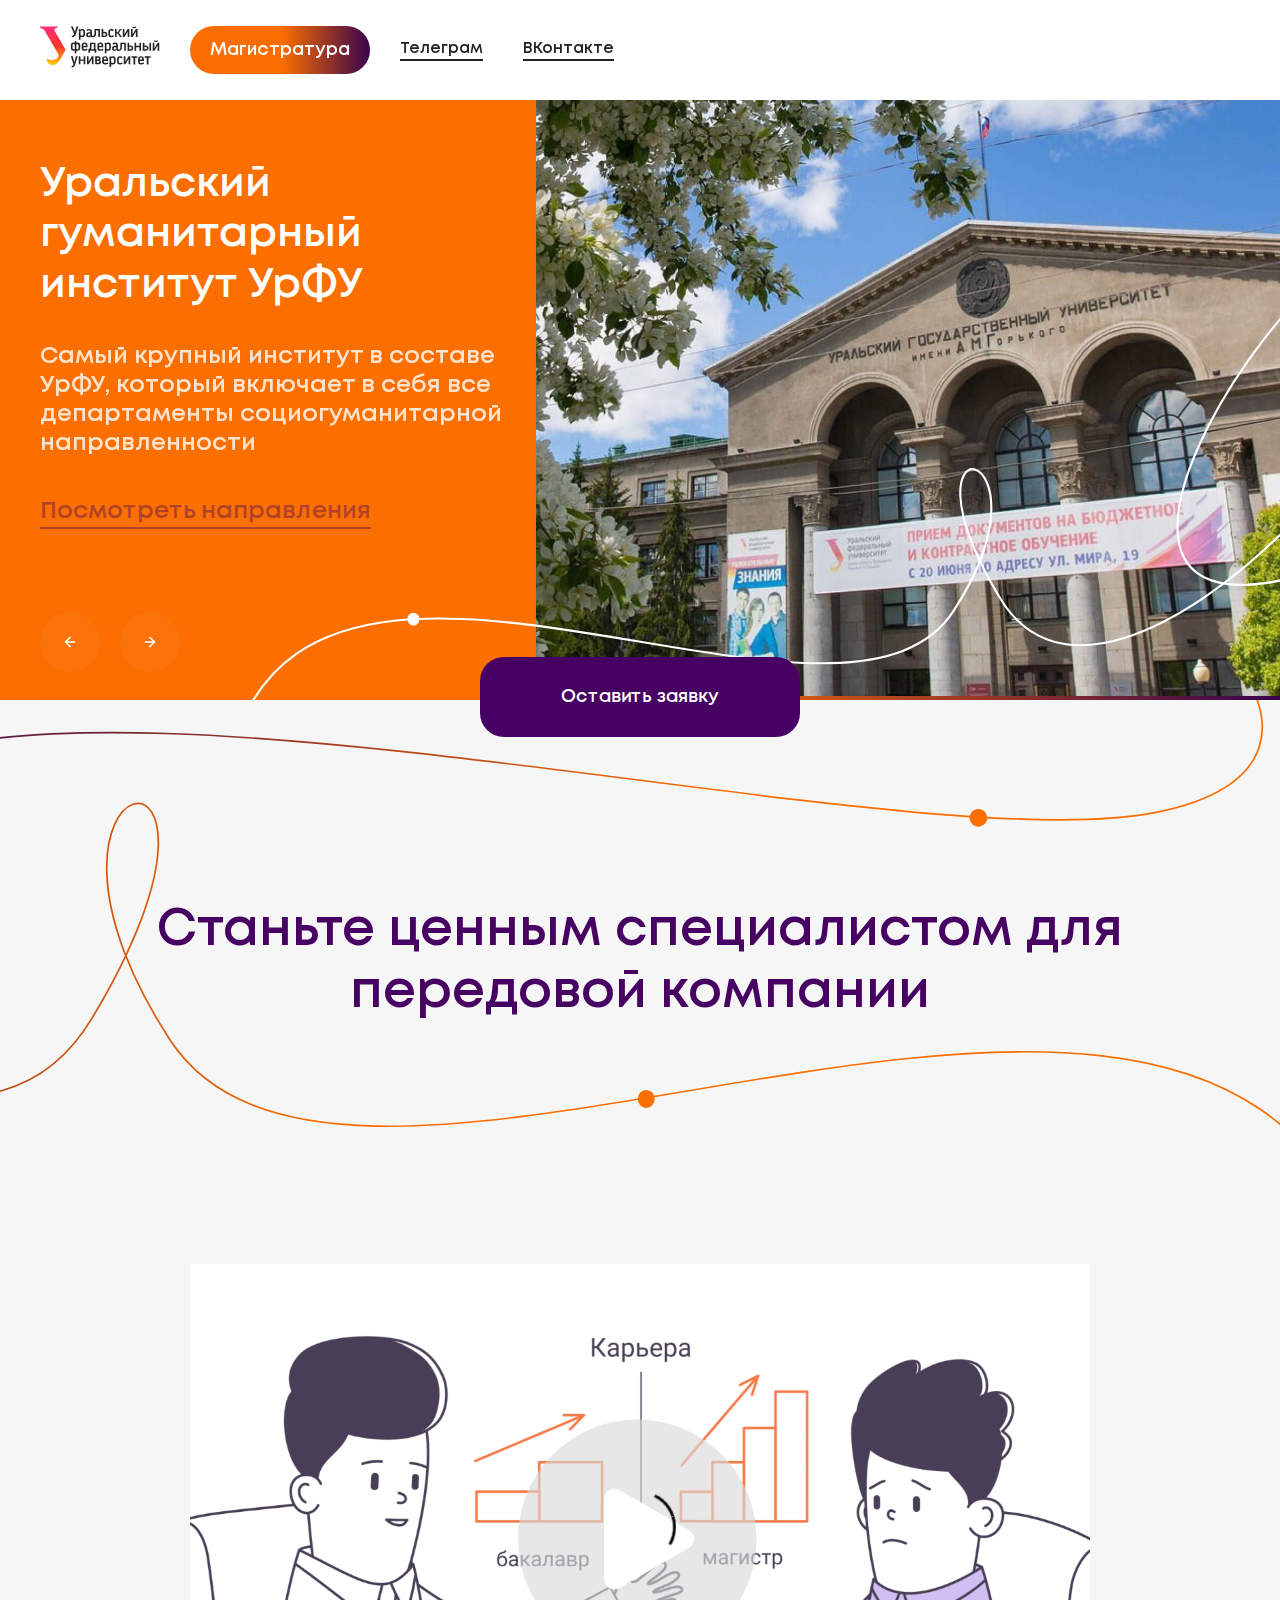
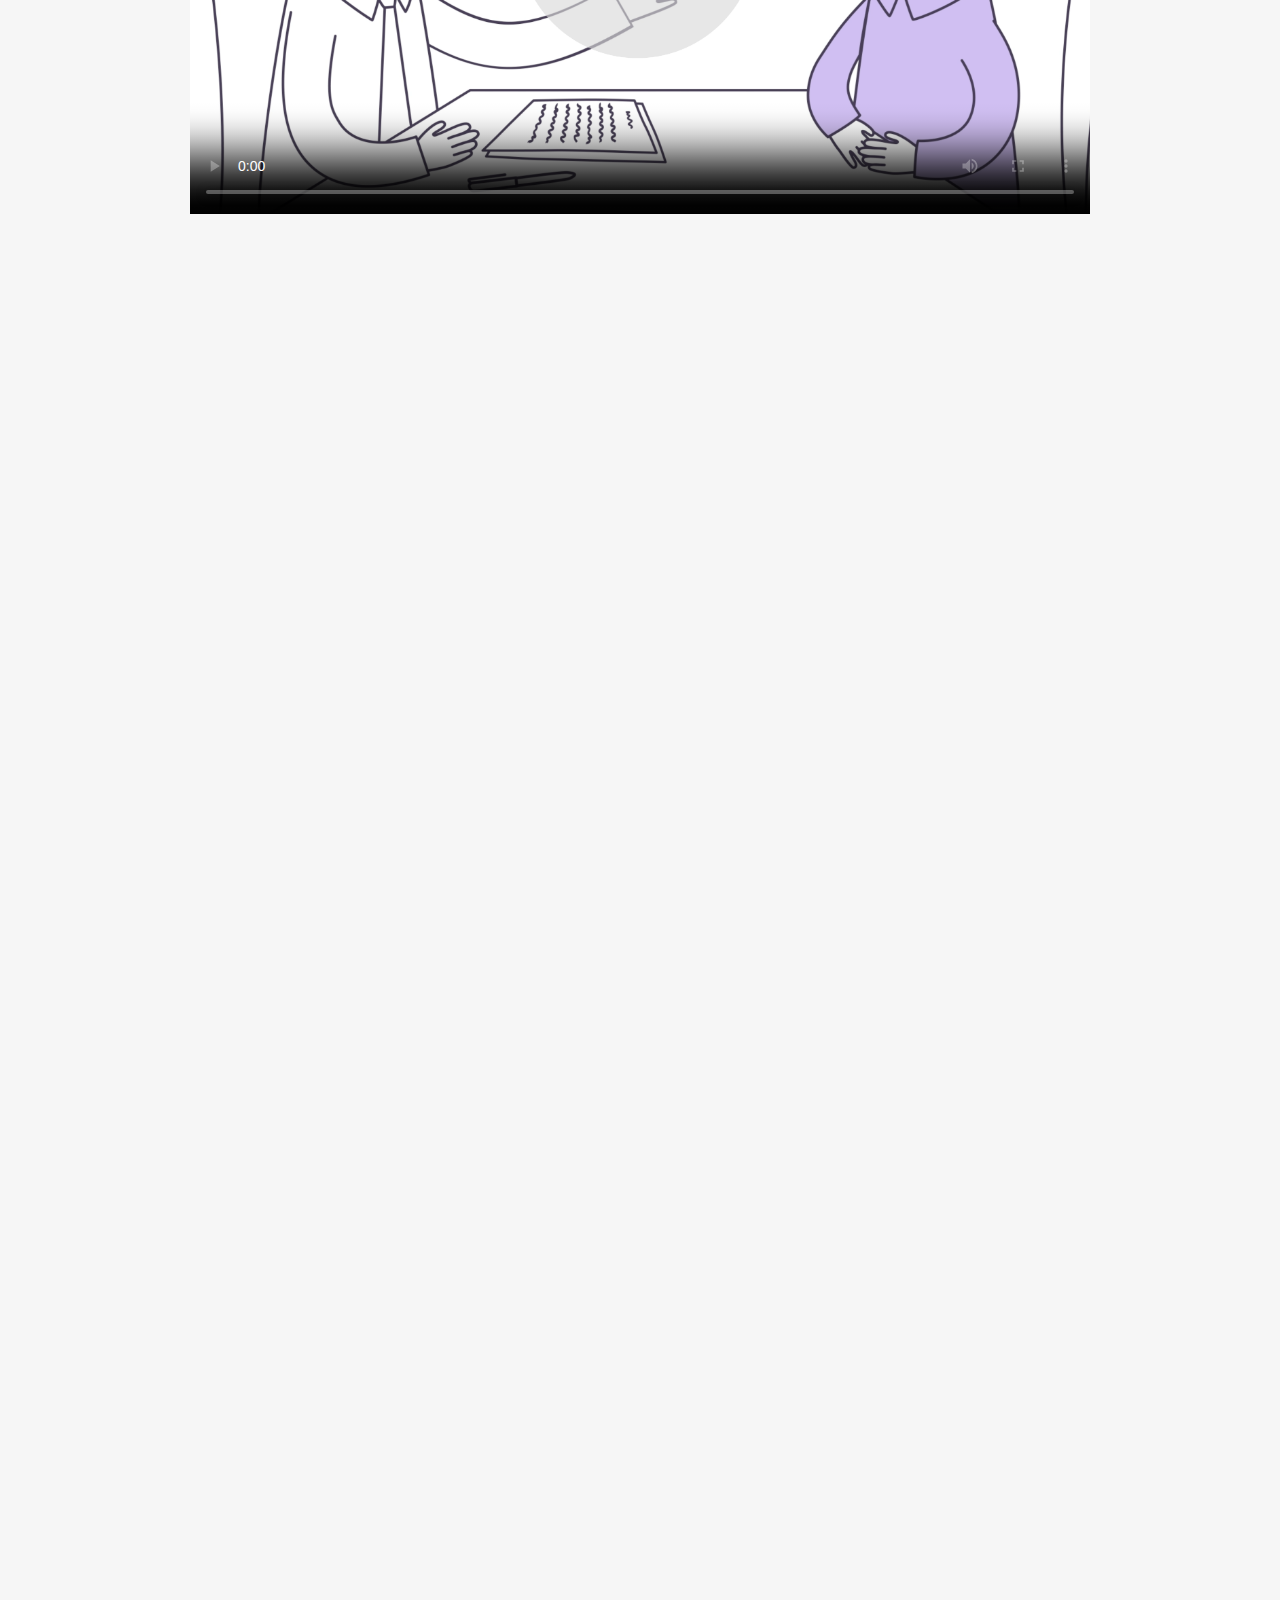
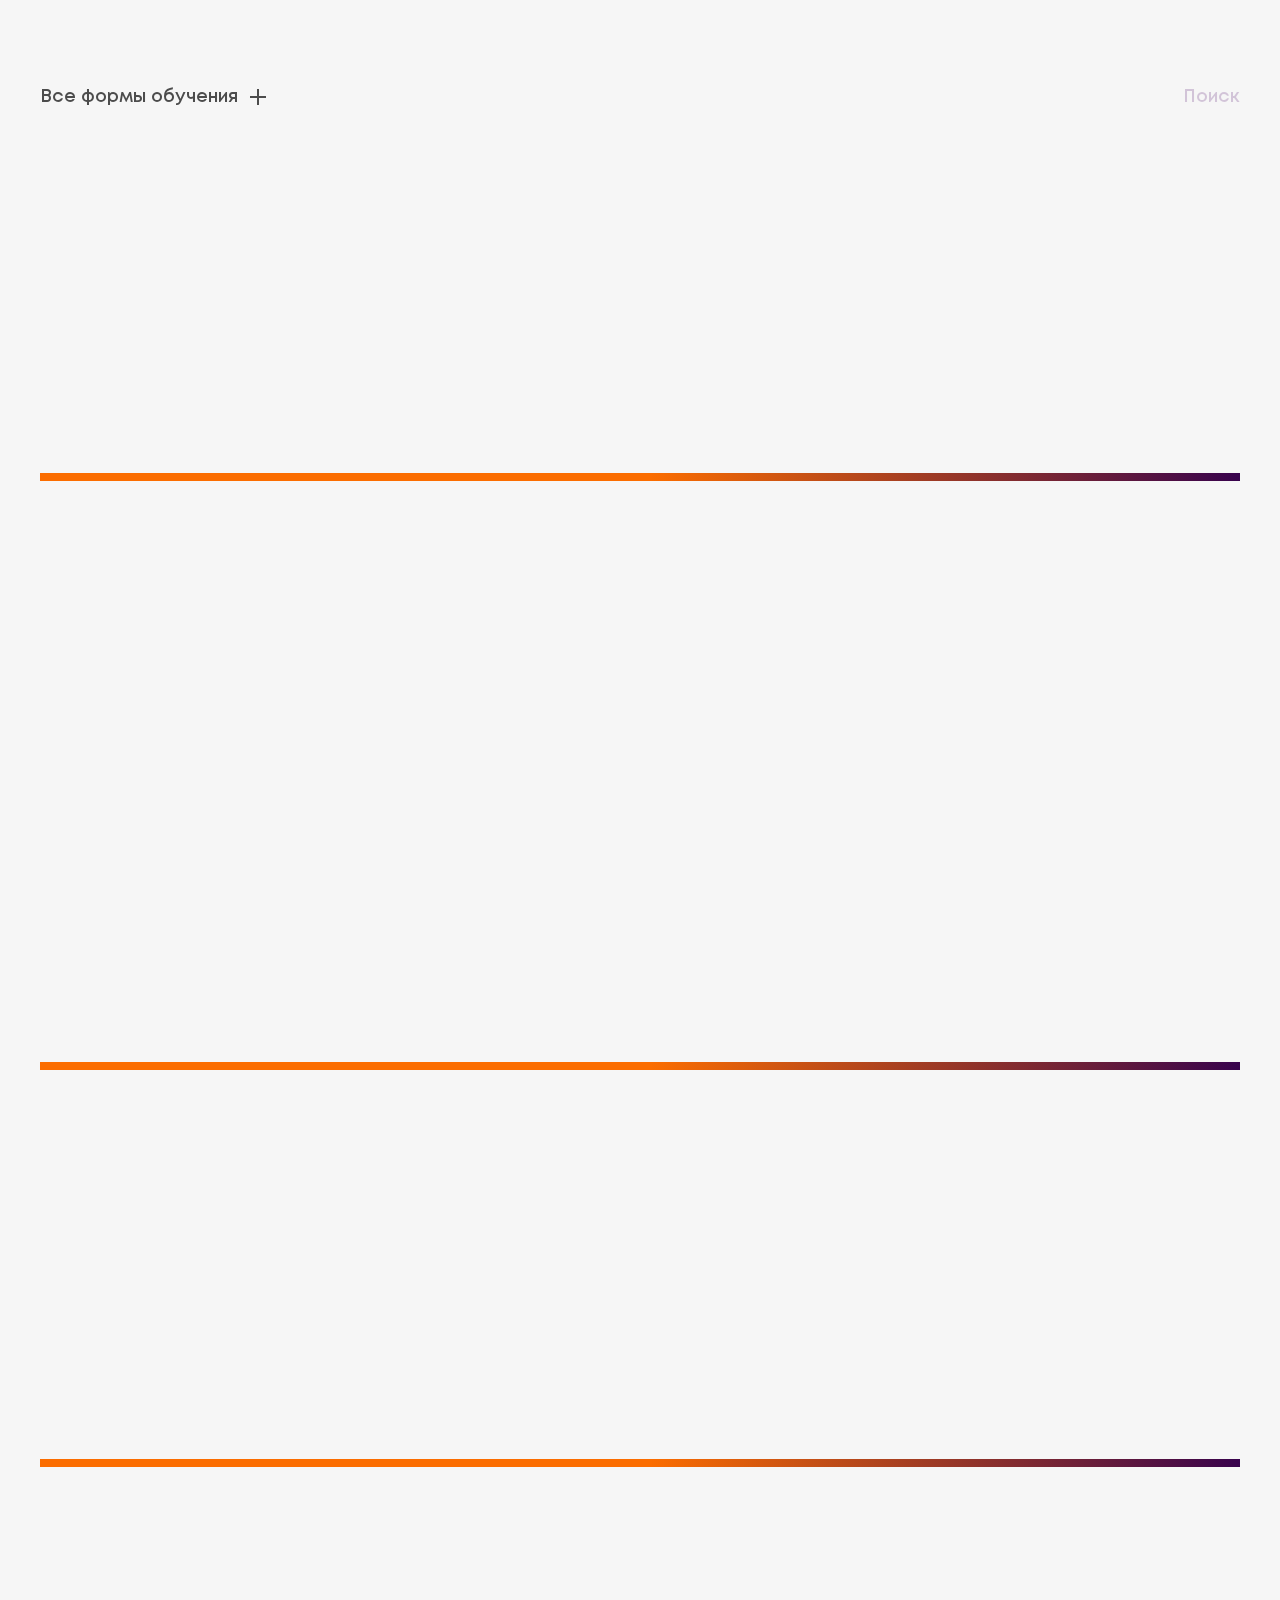
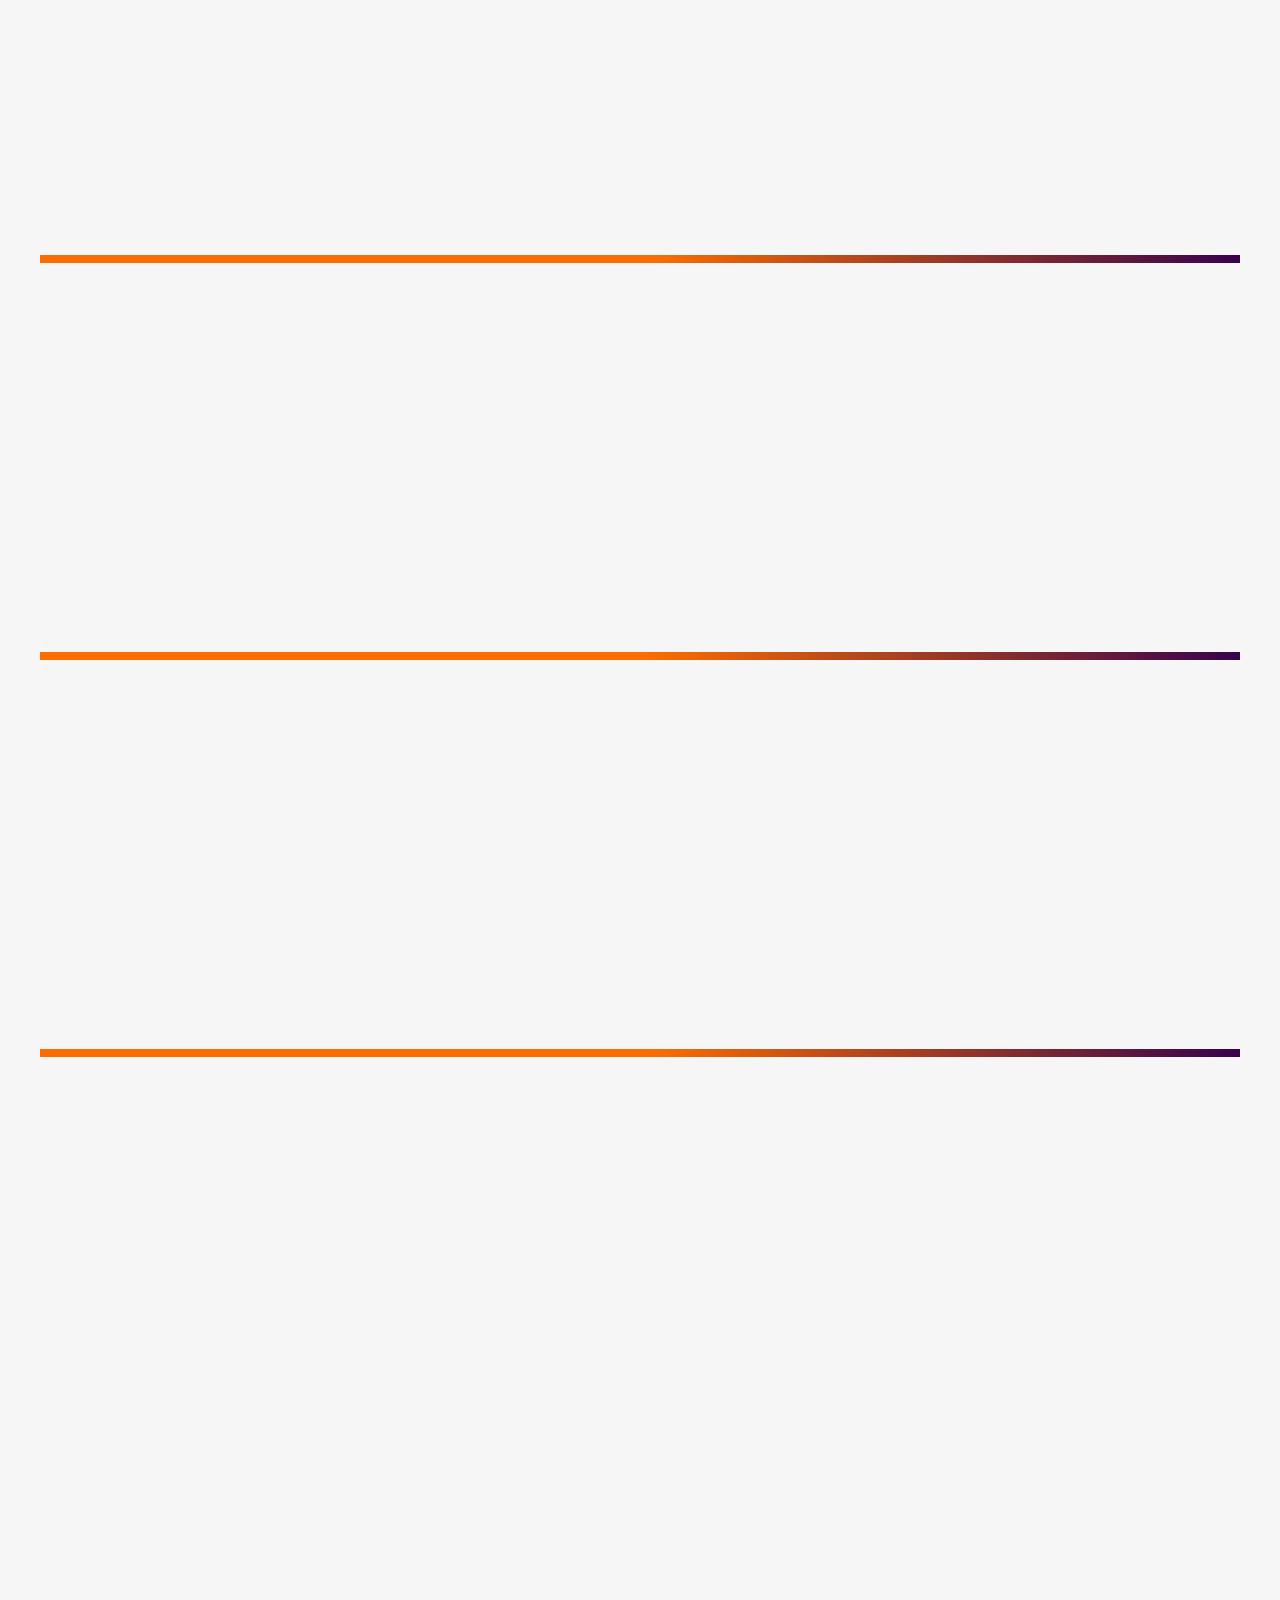
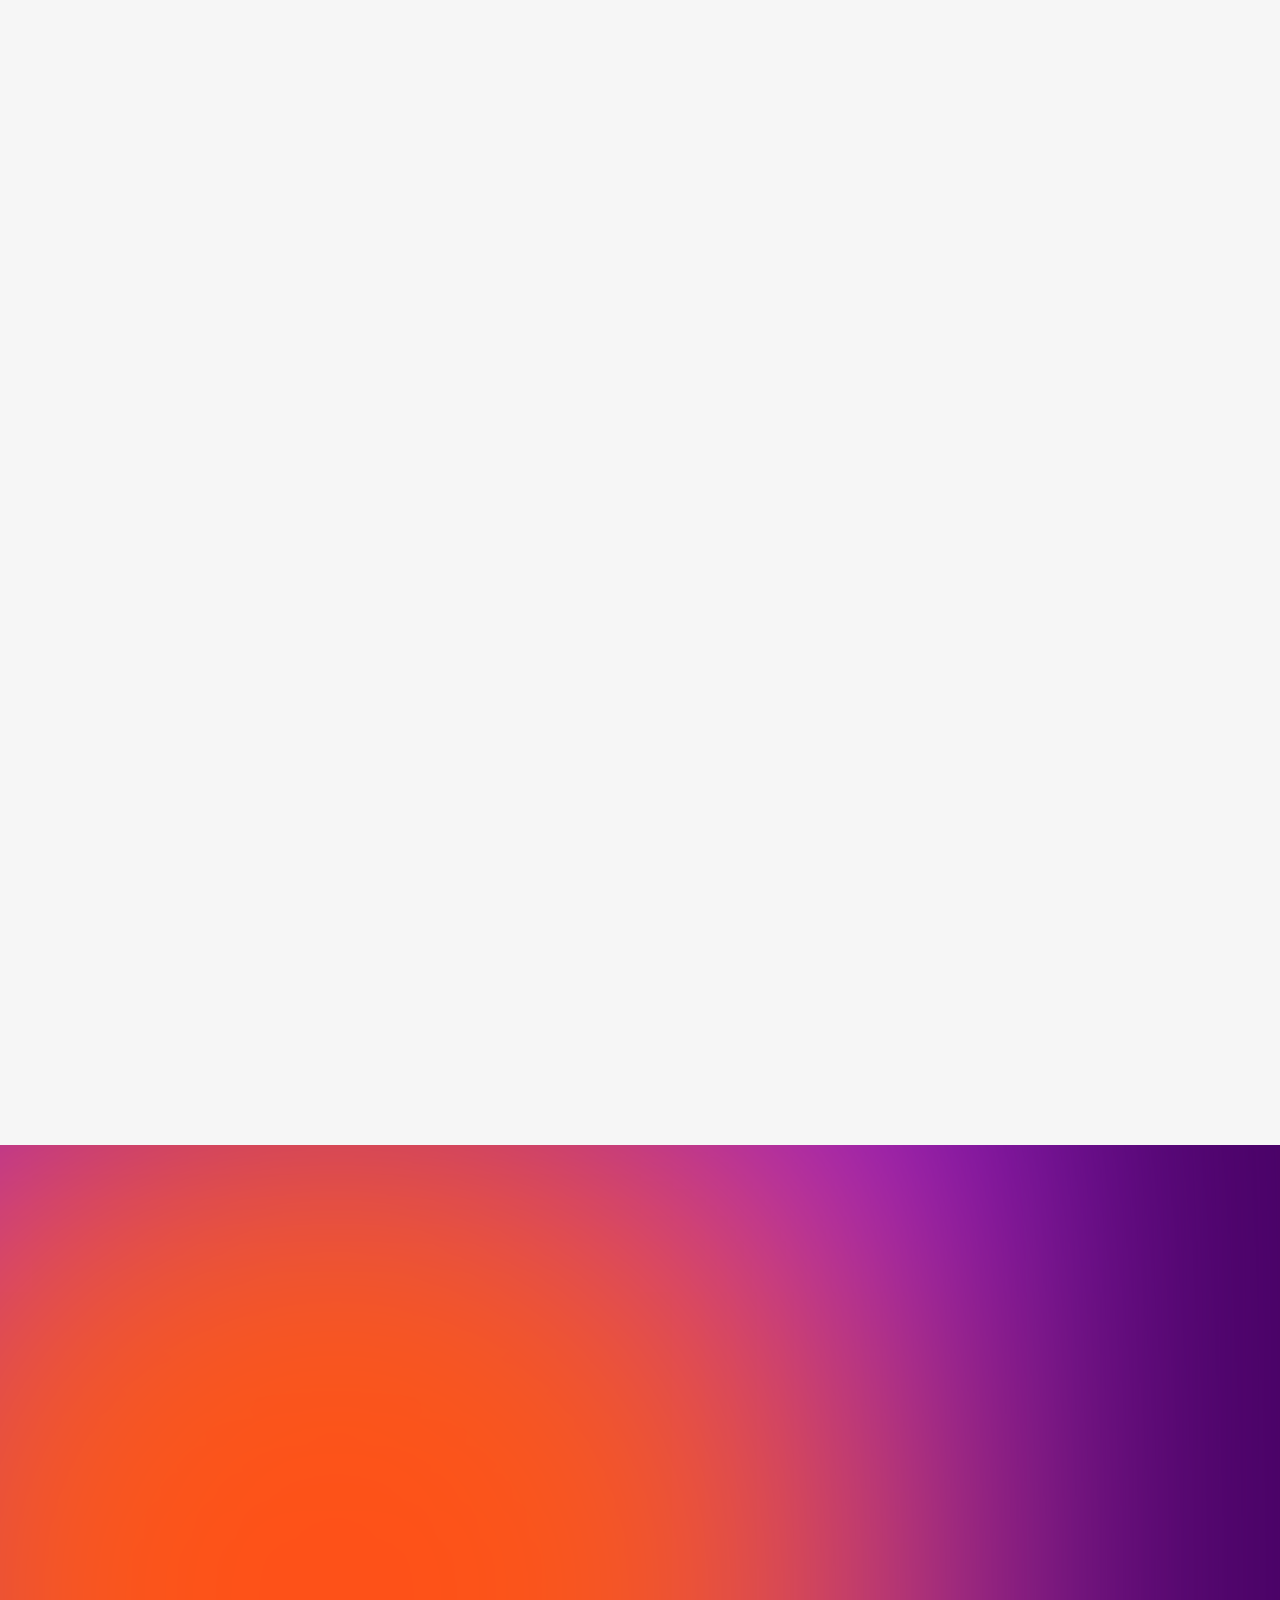
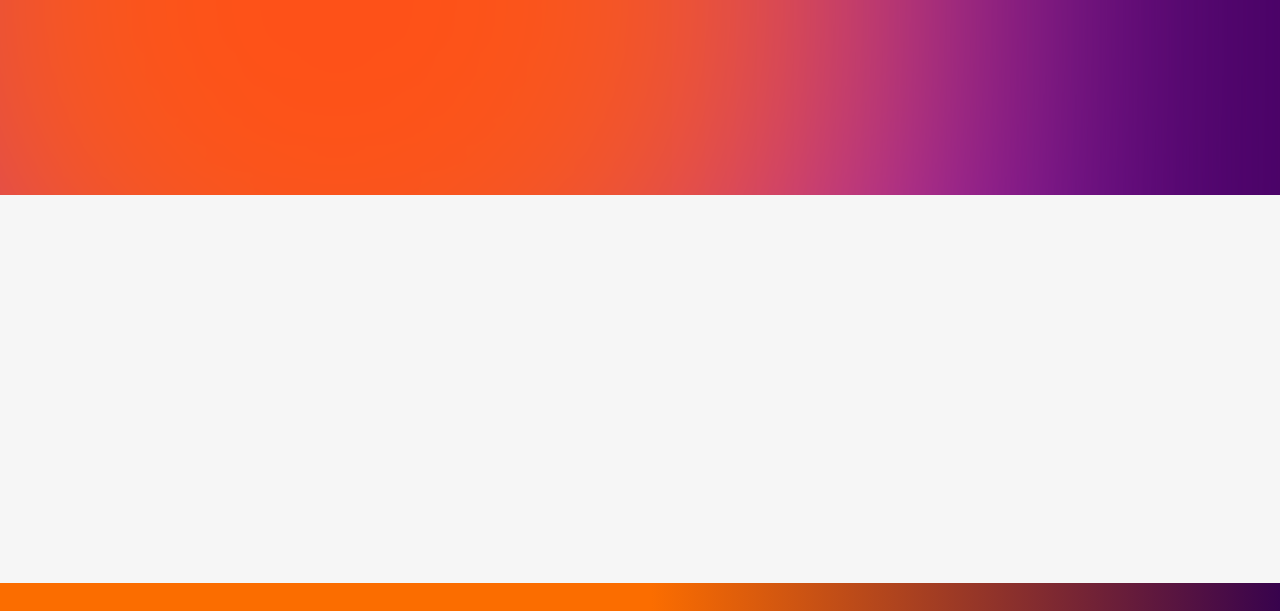
==== commit e7d7fc70: "fix: Improvements 22.07" ====
--- a/index.html
+++ b/index.html
@@ -27,7 +27,7 @@
 					<a href="index.html" class="logotype header__logotype">
 						<img src="img/logotype.svg" alt="Уральский федеральный университет">
 					</a>
-					<a href="#" class="header__btn btn btn--md btn--gradient">Магистратура</a>
+					<a href="#directions" class="header__btn btn btn--md btn--gradient">Магистратура</a>
 					<ul class="c-socials header__socials">
 						<li class="c-socials__item">
 							<a href="https://telegram.me/ugi_urfu" class="c-socials__link" target="_blank">Телеграм</a>
@@ -50,6 +50,7 @@
 						<a href="tel:+78001005044" class="header__link">+7 (800) 100-50-44</a>
 						<span class="header__help">контакт-центр УрФУ <br>(звонок бесплатный)</span>
 					</div>
+					<a href="#" class="header__btn btn btn--md btn--gradient modal-btn" data-id="submit-application">Оставить заявку</a>
 				</div>
 			</div>
 		</div>
@@ -104,45 +105,11 @@
 						<div class="swiper-slide">
 							<div class="main__slide">
 								<div class="main__body">
-									<h3 class="main__title">УГИ занял четвертое место в России в новом рейтинге Forbes</h3>
-									<a href="#directions" class="main__link">Посмотреть направления</a>
-								</div>
-								<picture class="main__img">
-									<img src="img/main-02.jpg" alt="Image">
-								</picture>
-							</div>
-						</div>
-						<div class="swiper-slide">
-							<div class="main__slide">
-								<div class="main__body">
-									<h3 class="main__title">УГИ вошел в число ведущих мировых университетов в области гуманитарных наук и искусств</h3>
-									<a href="#directions" class="main__link">Посмотреть направления</a>
+									<h3 class="main__title">УГИ УрФУ входит в число ведущих мировых университетов в области гуманитарных наук и искусств</h3>
+									<a href="https://urgi.urfu.ru/ru/science/rankings/" target="_blank" class="main__link">Подробнее</a>
 								</div>
 								<picture class="main__img">
 									<img src="img/main-03.jpg" alt="Image">
-								</picture>
-							</div>
-						</div>
-						<div class="swiper-slide">
-							<div class="main__slide">
-								<div class="main__body">
-									<h3 class="main__title">УГИ стал лидером среди всех российских вузов в новом рейтинге от агентства RAEX</h3>
-									<a href="#directions" class="main__link">Посмотреть направления</a>
-								</div>
-								<picture class="main__img">
-									<img src="img/main-04.jpg" alt="Image">
-								</picture>
-							</div>
-						</div>
-						<div class="swiper-slide">
-							<div class="main__slide">
-								<div class="main__body">
-									<h3 class="main__title">УГИ занимает четвертое место в рейтинге вузов, выпускники которых пользуются спросом у крупных работодателей</h3>
-									<p class="main__description">Проведенного Общественной палатой РФ и Ассоциацией "МАКО".</p>
-									<a href="#directions" class="main__link">Посмотреть направления</a>
-								</div>
-								<picture class="main__img">
-									<img src="img/main-05.jpg" alt="Image">
 								</picture>
 							</div>
 						</div>
@@ -212,6 +179,16 @@
 					</div>
 				</article>
 				<article class="news__item" data-aos="fade-up">
+					<a href="https://urgi.urfu.ru/ru/kak-postupit/konsultacii/masters/" class="news__img" target="_blank">
+						<img src="img/news-03.png" alt="Image">
+					</a>
+					<div class="news__body">
+						<span class="news__date">28 июня 2022</span>
+						<a href="https://urgi.urfu.ru/ru/kak-postupit/konsultacii/masters/" class="news__title" target="_blank">Консультации по магистратуре</a>
+						<p class="news__description">УГИ сформировал графики консультаций по вступительным экзаменам и с руководителями образовательных программ</p>
+					</div>
+				</article>
+				<article class="news__item" data-aos="fade-up">
 					<a href="https://urfu.ru/ru/news/41969/" class="news__img" target="_blank">
 						<img src="img/news-01.jpg" alt="Image">
 					</a>
@@ -284,21 +261,21 @@
 					</div>
 				</div>
 				<div class="directions__dropdowns">
-					<!--<div class="c-dropdown directions__dropdown">
-                        <a href="#" class="c-dropdown__btn c-dropdown__btn--light">Поиск</a>
-                        <div class="c-dropdown__wrapper c-dropdown__wrapper--wide">
-                            <input type="text" class="c-dropdown__input" placeholder="Начните вводить">
-                            <ul class="c-dropdown__list">
-                                <li class="c-dropdown__item">
-                                    <a href="#" class="c-dropdown__link">Востоковедение и африканистика</a>
-                                </li>
-                                <li class="c-dropdown__item">
-                                    <a href="#" class="c-dropdown__link">Лингвистическое сопровождение международной и внешнеэкономической деятельности</a>
-                                </li>
-                            </ul>
-                        </div>
-                        <div class="c-dropdown__overlay"></div>
-                    </div>-->
+					<div class="c-dropdown directions__dropdown">
+						<a href="#" class="c-dropdown__btn c-dropdown__btn--light">Поиск</a>
+						<div class="c-dropdown__wrapper c-dropdown__wrapper--wide">
+							<input type="text" class="c-dropdown__input" placeholder="Начните вводить">
+							<ul class="c-dropdown__list">
+								<li class="c-dropdown__item">
+									<a href="#" class="c-dropdown__link">Востоковедение и африканистика</a>
+								</li>
+								<li class="c-dropdown__item">
+									<a href="#" class="c-dropdown__link">Лингвистическое сопровождение международной и внешнеэкономической деятельности</a>
+								</li>
+							</ul>
+						</div>
+						<div class="c-dropdown__overlay"></div>
+					</div>
 				</div>
 			</div>
 			<div class="directions__wrapper">
@@ -311,7 +288,7 @@
 						<span class="directions__title">Восток в глобальных процессах современности</span>
 						<div class="directions__inner">
 							<div class="directions__group">
-								<span class="directions__value">23</span>
+								<span class="directions__value">33</span>
 								<span class="directions__help">бюджет</span>
 							</div>
 							<span class="directions__status">Очная</span>
@@ -648,12 +625,11 @@
 				<input type="hidden" name="form_subject" value="Заявка с сайта urgi.urfu.ru" />
 				<!-- end of hidden required fields -->
 				<div class="feedback-form__inner">
-					<input type="text" class="input feedback-form__input" name="Имя" placeholder="Имя" required data-aos="fade-right">
-					<input type="text" class="input feedback-form__input" name="Фамилия" placeholder="Фамилия" required data-aos="fade-left">
+					<input type="text" class="input feedback-form__input" name="Имя" placeholder="Имя*" required data-aos="fade-right">
+					<input type="tel" class="input feedback-form__input" name="Телефон" placeholder="+7*" data-inputmask="'mask': '+7 (999) 999-99-99'" required data-aos="fade-left">
 				</div>
 				<div class="feedback-form__inner">
-					<input type="email" class="input feedback-form__input" name="E-mail" placeholder="E-mail" data-aos="fade-right">
-					<input type="tel" class="input feedback-form__input" name="Телефон" placeholder="+7" data-inputmask="'mask': '+7 (999) 999-99-99'" required data-aos="fade-left">
+					<input type="email" class="input feedback-form__input" name="E-mail" placeholder="E-mail*" data-aos="fade-right">
 				</div>
 				<div class="feedback-form__inner">
 					<input type="text" class="input feedback-form__input" name="Вопрос" placeholder="Задать вопрос" required data-aos="fade-right">
@@ -722,17 +698,14 @@
 					<input type="hidden" name="form_subject" value="Заявка с сайта urgi.urfu.ru" />
 					<!-- end of hidden required fields -->
 					<div class="modal-form__inner">
-						<input type="text" class="input input--sm input--grey modal-form__input" name="Имя" placeholder="Имя" required>
-						<input type="text" class="input input--sm input--grey modal-form__input" name="Фамилия" placeholder="Фамилия" required>
+						<input type="text" class="input input--sm input--grey modal-form__input" name="Имя" placeholder="Имя*" required>
+						<input type="tel" class="input input--sm input--grey modal-form__input" name="Телефон" placeholder="+7*" data-inputmask="'mask': '+7 (999) 999-99-99'" required>
 					</div>
 					<div class="modal-form__inner">
-						<input type="email" class="input input--sm input--grey modal-form__input" name="E-mail" placeholder="E-mail">
+						<input type="email" class="input input--sm input--grey modal-form__input" name="E-mail" placeholder="E-mail*" required>
 					</div>
 					<div class="modal-form__inner">
-						<input type="tel" class="input input--sm input--grey modal-form__input" name="Телефон" placeholder="+7" data-inputmask="'mask': '+7 (999) 999-99-99'" required>
-					</div>
-					<div class="modal-form__inner">
-						<input type="text" class="input input--sm input--grey modal-form__input" name="Вопрос" placeholder="Задать вопрос" required>
+						<input type="text" class="input input--sm input--grey modal-form__input" name="Вопрос" placeholder="Задать вопрос">
 					</div>
 					<div class="modal-form__bottom">
 						<label for="modal-checkbox" class="square-checkbox square-checkbox--primary modal-form__checkbox">
@@ -823,10 +796,20 @@
 							<li class="program-tabs__item program-tabs__item--active">
 								<button class="program-tabs__tab">Очная</button>
 							</li>
+							<li class="program-tabs__item">
+								<button class="program-tabs__tab">Заочная</button>
+							</li>
 						</ul>
 					</div>
 					<div class="info-modal__group">
 						<div class="program-tabs__wrapper program-tabs__wrapper--active">
+							<ul class="info-modal__list">
+								<li class="info-modal__item">23 Бюджетных мест</li>
+								<li class="info-modal__item">8 Контрактных мест</li>
+								<li class="info-modal__item">Цена не указана</li>
+							</ul>
+						</div>
+						<div class="program-tabs__wrapper">
 							<ul class="info-modal__list">
 								<li class="info-modal__item">23 Бюджетных мест</li>
 								<li class="info-modal__item">8 Контрактных мест</li>
@@ -1159,10 +1142,20 @@
 							<li class="program-tabs__item program-tabs__item--active">
 								<button class="program-tabs__tab">Очная</button>
 							</li>
+							<li class="program-tabs__item">
+								<button class="program-tabs__tab">Очная</button>
+							</li>
 						</ul>
 					</div>
 					<div class="info-modal__group">
 						<div class="program-tabs__wrapper program-tabs__wrapper--active">
+							<ul class="info-modal__list">
+								<li class="info-modal__item">8 Бюджетных мест</li>
+								<li class="info-modal__item">8 Контрактных мест</li>
+								<li class="info-modal__item">Цена не указана</li>
+							</ul>
+						</div>
+						<div class="program-tabs__wrapper">
 							<ul class="info-modal__list">
 								<li class="info-modal__item">8 Бюджетных мест</li>
 								<li class="info-modal__item">8 Контрактных мест</li>
@@ -3646,7 +3639,6 @@
 	<div class="info-modal-overlay"></div>
 	<!-- end of info modals -->
 	<!-- scripts -->
-	<script src="https://code.jquery.com/jquery-3.6.0.min.js" integrity="sha256-/xUj+3OJU5yExlq6GSYGSHk7tPXikynS7ogEvDej/m4=" crossorigin="anonymous"></script>
 	<script src="js/vendor.min.js"></script>
 	<script src="js/app.min.js"></script>
 	<script src="js/directions_filter.js"></script>
--- a/css/app.min.css
+++ b/css/app.min.css
@@ -1 +1 @@
-body{position:relative;overflow-x:hidden;font-family:"Mont",sans-serif;font-size:16px;line-height:1.2;background:#f6f6f6}ul,ol,li{display:block;padding:0;margin:0;list-style:none}h1,h2,h3,h4,h5,h6{margin:0;font-weight:normal}p{margin:0}a{display:inline-block;color:#222;text-decoration:none;-webkit-transition:all .25s ease-in-out;-o-transition:all .25s ease-in-out;transition:all .25s ease-in-out}a:hover{text-decoration:none;color:#222}a:active{color:#222}input[type=number]{-moz-appearance:textfield}input[type=number]::-webkit-outer-spin-button,input[type=number]::-webkit-inner-spin-button{display:none;-webkit-appearance:none;appearance:none;margin:0}input:-webkit-autofill{-webkit-animation-name:autofill;-webkit-animation-fill-mode:both}picture{display:block}img{max-width:100%}svg{-webkit-transition:all .25s ease-in-out;-o-transition:all .25s ease-in-out;transition:all .25s ease-in-out}.scroll-disabled{overflow:hidden}.container{margin:0 auto;padding:0 40px;max-width:1600px;width:100%}@media screen and (max-width: 1023px){.container{padding:0 20px}}.input{-webkit-appearance:none;-moz-appearance:none;appearance:none;display:block;padding:0 0 12px 0;font-size:24px;font-weight:600;color:#fff;background:rgba(0,0,0,0);border:none;border-bottom:2px solid rgba(255,255,255,.6);border-radius:0;-webkit-transition:border .25s ease-in-out;-o-transition:border .25s ease-in-out;transition:border .25s ease-in-out}.input::-webkit-input-placeholder{color:rgba(255,255,255,.6)}.input::-moz-placeholder{color:rgba(255,255,255,.6)}.input:-ms-input-placeholder{color:rgba(255,255,255,.6)}.input::-ms-input-placeholder{color:rgba(255,255,255,.6)}.input::placeholder{color:rgba(255,255,255,.6)}.input:focus{outline:none;border-bottom:2px solid #fff}.input--sm{font-size:16px;font-weight:normal}.input--grey{color:#fb6e00;border-bottom:2px solid rgba(34,34,34,.2)}.input--grey::-webkit-input-placeholder{color:rgba(34,34,34,.2)}.input--grey::-moz-placeholder{color:rgba(34,34,34,.2)}.input--grey:-ms-input-placeholder{color:rgba(34,34,34,.2)}.input--grey::-ms-input-placeholder{color:rgba(34,34,34,.2)}.input--grey::placeholder{color:rgba(34,34,34,.2)}.input--grey:focus{border-bottom:2px solid #fb6e00}@media screen and (hover: hover){.input:hover{border-bottom:2px solid #fff}.input--grey:hover{border-bottom:2px solid #fb6e00}}@media screen and (max-width: 767px){.input{padding:0 0 8px 0;font-size:16px}}.btn{display:block;padding:31px 10px;min-width:180px;width:-webkit-fit-content;width:-moz-fit-content;width:fit-content;font-size:18px;font-weight:600;line-height:1;text-align:center;color:#fff;background:#fb6e00;border:none;border-radius:24px;-webkit-transition:all .25s ease-in-out;-o-transition:all .25s ease-in-out;transition:all .25s ease-in-out}.btn:focus{outline:none}.btn:hover{color:#fff}.btn--sm{padding:17px 10px;font-size:14px;border-radius:16px}.btn--md{padding:15px 10px}.btn--dark{background:#460163}.btn--gradient{background:-webkit-gradient(linear, right top, left top, color-stop(-0.71%, #35014E), color-stop(49.12%, #FB6D00));background:-o-linear-gradient(right, #35014E -0.71%, #FB6D00 49.12%);background:linear-gradient(270deg, #35014E -0.71%, #FB6D00 49.12%)}@media screen and (hover: hover){.btn:hover{background:#eb6a06}.btn--dark:hover{background:#5d0284}.btn--gradient:hover{background:-webkit-gradient(linear, right top, left top, color-stop(-0.71%, #35014E), color-stop(49.12%, #FB6D00));background:-o-linear-gradient(right, #35014E -0.71%, #FB6D00 49.12%);background:linear-gradient(270deg, #35014E -0.71%, #FB6D00 49.12%)}}@media screen and (max-width: 767px){.btn{padding:23px 10px;border-radius:16px}.btn--md{padding:15px 10px}.btn--sm{padding:17px 10px}}.more-btn{position:relative;display:block;padding:0;min-width:60px;width:60px;height:60px;background:rgba(34,34,34,.04);border:none;border-radius:50%}.more-btn::before{content:"";position:absolute;top:50%;left:50%;z-index:1;-webkit-transform:translate(-50%, -50%);-ms-transform:translate(-50%, -50%);transform:translate(-50%, -50%);display:block;width:16px;height:2px;background:#460163}.more-btn::after{content:"";position:absolute;top:50%;left:50%;z-index:1;-webkit-transform:translate(-50%, -50%);-ms-transform:translate(-50%, -50%);transform:translate(-50%, -50%);display:block;width:2px;height:16px;background:#460163}.more-btn:focus{outline:none}.more-btn:focus-visible{background:rgba(34,34,34,.14)}@media screen and (hover: hover){.more-btn:hover{background:rgba(34,34,34,.14)}}.square-checkbox{display:-webkit-box;display:-ms-flexbox;display:flex;-webkit-box-align:start;-ms-flex-align:start;align-items:flex-start;margin:0;cursor:pointer}.square-checkbox--primary .square-checkbox__input:checked~.square-checkbox__icon{background-color:#222;border:2px solid #222}.square-checkbox--primary .square-checkbox__icon{border:2px solid rgba(34,34,34,.6)}.square-checkbox--primary .square-checkbox__label{opacity:.6;color:#222}.square-checkbox--primary .square-checkbox__label a{color:#222}.square-checkbox--primary .square-checkbox__label a:hover{color:#222}@media screen and (hover: hover){.square-checkbox:hover .square-checkbox__icon{border:2px solid #fff}.square-checkbox--primary:hover .square-checkbox__icon{border:2px solid #222}}.square-checkbox__input{display:none}.square-checkbox__input:checked~.square-checkbox__icon{background-color:#fff;border:2px solid #fff}.square-checkbox__icon{position:relative;display:block;min-width:18px;max-width:18px;min-height:18px;max-height:18px;border:2px solid rgba(255,255,255,.2);border-radius:4px;-webkit-transition:all .25s ease-in-out;-o-transition:all .25s ease-in-out;transition:all .25s ease-in-out}.square-checkbox__label+.square-checkbox__icon,.square-checkbox__icon+.square-checkbox__label{margin-left:16px}.square-checkbox__label{display:block;font-size:10px;font-weight:600;line-height:1.4;color:#fff;-webkit-user-select:none;-moz-user-select:none;-ms-user-select:none;user-select:none}.square-checkbox__label a{display:inline;color:#fff;text-decoration:underline}.square-checkbox__label a:hover{color:#fff}.circle-checkbox{display:-webkit-box;display:-ms-flexbox;display:flex;-webkit-box-align:center;-ms-flex-align:center;align-items:center;margin:0;cursor:pointer}@media screen and (hover: hover){.circle-checkbox:hover .circle-checkbox__icon{border:1px solid #fb6e00}}.circle-checkbox__input{display:none}.circle-checkbox__input:checked~.circle-checkbox__icon{border:1px solid #fb6e00}.circle-checkbox__input:checked~.circle-checkbox__icon::before{background:#fb6e00}.circle-checkbox__icon{position:relative;display:block;margin-top:-2px;min-width:12px;max-width:12px;min-height:12px;max-height:12px;border:1px solid rgba(34,34,34,.2);border-radius:50%;-webkit-transition:border .25s ease-in-out;-o-transition:border .25s ease-in-out;transition:border .25s ease-in-out}.circle-checkbox__icon::before{content:"";position:absolute;top:50%;left:50%;-webkit-transform:translate(-50%, -50%);-ms-transform:translate(-50%, -50%);transform:translate(-50%, -50%);display:block;min-width:6px;width:6px;height:6px;border-radius:50%;-webkit-transition:background .25s ease-in-out;-o-transition:background .25s ease-in-out;transition:background .25s ease-in-out}.circle-checkbox__label+.circle-checkbox__icon,.circle-checkbox__icon+.circle-checkbox__label{margin-left:12px}.circle-checkbox__label{display:block;font-size:14px;font-weight:600;line-height:1.4;color:rgba(34,34,34,.8);-webkit-user-select:none;-moz-user-select:none;-ms-user-select:none;user-select:none}.c-socials{display:-webkit-box;display:-ms-flexbox;display:flex;-webkit-box-align:center;-ms-flex-align:center;align-items:center}.c-socials--accent .c-socials__link{font-size:24px;color:#fb6e00;border-bottom:2px solid #fb6e00}@media screen and (hover: hover){.c-socials--accent .c-socials__link:hover{color:#eb6a06;border-bottom:2px solid #eb6a06}}@media screen and (max-width: 767px){.c-socials--accent .c-socials__link{font-size:14px}}.c-socials__item+.c-socials__item{margin-left:40px}@media screen and (max-width: 767px){.c-socials__item+.c-socials__item{margin-left:20px}}.c-socials__link{font-size:18px;font-weight:600;color:#222;border-bottom:2px solid #222}@media screen and (hover: hover){.c-socials__link:hover{color:#fb6e00;border-bottom:2px solid #fb6e00}}@media screen and (max-width: 767px){.c-socials__link{font-size:14px}}.c-accordeon__item.is--open .c-accordeon__trigger::after{-webkit-transform:rotate(0);-ms-transform:rotate(0);transform:rotate(0)}.c-accordeon__item+.c-accordeon__item{margin-top:20px}.c-accordeon__trigger{position:relative;display:-webkit-box;display:-ms-flexbox;display:flex;-webkit-box-align:center;-ms-flex-align:center;align-items:center;-webkit-box-pack:justify;-ms-flex-pack:justify;justify-content:space-between;font-size:18px;font-weight:600;color:#460163;-webkit-user-select:none;-moz-user-select:none;-ms-user-select:none;user-select:none;cursor:pointer}.c-accordeon__trigger::after{content:"";display:block;-webkit-transform:rotate(-180deg);-ms-transform:rotate(-180deg);transform:rotate(-180deg);margin-left:20px;width:24px;height:24px;background-image:url(../img/sprite.svg#icon-caret);background-repeat:no-repeat;background-size:22px;background-position:center center;-webkit-transition:all .25s linear;-o-transition:all .25s linear;transition:all .25s linear}@media screen and (max-width: 767px){.c-accordeon__trigger{font-size:16px}}.c-accordeon__wrapper{display:none;margin-top:20px}.c-accordeon__block+.c-accordeon__block{margin-top:20px;padding-top:20px;border-top:1px solid rgba(34,34,34,.05)}.c-dropdown{position:relative}.c-dropdown--active .c-dropdown__btn:not(.c-dropdown__btn--light)::after{-webkit-transform:translateY(-50%) rotate(90deg);-ms-transform:translateY(-50%) rotate(90deg);transform:translateY(-50%) rotate(90deg);opacity:0}.c-dropdown--active .c-dropdown__wrapper{display:block}.c-dropdown--active .c-dropdown__overlay{display:block}.c-dropdown__btn{display:-webkit-box;display:-ms-flexbox;display:flex;-webkit-box-align:center;-ms-flex-align:center;align-items:center;padding:0;font-size:18px;font-weight:600;color:#222;opacity:.8;background:rgba(0,0,0,0);border:none;border-radius:0;-webkit-user-select:none;-moz-user-select:none;-ms-user-select:none;user-select:none;-webkit-transition:all .15s ease-in-out;-o-transition:all .15s ease-in-out;transition:all .15s ease-in-out}.c-dropdown__btn:focus{outline:none}.c-dropdown__btn:hover{color:#222}.c-dropdown__btn:not(.c-dropdown__btn--light){padding:0 28px 0 0}.c-dropdown__btn:not(.c-dropdown__btn--light)::before{content:"";position:absolute;top:50%;right:0;-webkit-transform:translateY(-50%);-ms-transform:translateY(-50%);transform:translateY(-50%);display:block;min-width:16px;width:16px;height:2px;background:#222;-webkit-transition:all .15s ease-in-out;-o-transition:all .15s ease-in-out;transition:all .15s ease-in-out}.c-dropdown__btn:not(.c-dropdown__btn--light)::after{content:"";position:absolute;top:50%;right:7px;-webkit-transform:translateY(-50%);-ms-transform:translateY(-50%);transform:translateY(-50%);display:block;min-width:2px;width:2px;height:16px;background:#222;-webkit-transition:all .15s ease-in-out;-o-transition:all .15s ease-in-out;transition:all .15s ease-in-out}.c-dropdown__btn--light{color:#460163;opacity:.2}.c-dropdown__btn--light:hover{color:#460163}@media screen and (max-width: 767px){.c-dropdown__btn{font-size:14px}.c-dropdown__btn:not(.c-dropdown__btn--light){padding:0 20px 0 0}.c-dropdown__btn:not(.c-dropdown__btn--light)::before{min-width:12px;width:12px}.c-dropdown__btn:not(.c-dropdown__btn--light)::after{right:5px;height:12px}}.c-dropdown__wrapper{position:absolute;bottom:-9.5px;left:0;z-index:11;-webkit-transform:translateY(100%);-ms-transform:translateY(100%);transform:translateY(100%);display:none;padding:24px;min-width:294px;background:#fff;border-radius:2px;-webkit-box-shadow:0px 0px 8px rgba(0,0,0,.25);box-shadow:0px 0px 8px rgba(0,0,0,.25)}.c-dropdown__wrapper::before{content:"";position:absolute;top:1px;left:42px;-webkit-transform:translateY(-100%);-ms-transform:translateY(-100%);transform:translateY(-100%);display:block;width:0;height:0;border-left:17px solid rgba(0,0,0,0);border-right:17px solid rgba(0,0,0,0);border-bottom:8.5px solid #fff}.c-dropdown__wrapper--wide{right:0;left:auto;min-width:calc(100vw - 80px)}.c-dropdown__wrapper--wide::before{right:22px;left:auto}@media screen and (max-width: 1023px){.c-dropdown__wrapper--wide{min-width:calc(100vw - 40px)}}@media screen and (max-width: 767px){.c-dropdown__wrapper{padding:20px}.c-dropdown__wrapper::before{left:30px}.c-dropdown__wrapper--wide::before{left:auto;right:12px}}@media screen and (max-width: 359px){.c-dropdown__wrapper{min-width:calc(100vw - 40px)}}.c-dropdown__input{-webkit-appearance:none;-moz-appearance:none;appearance:none;display:block;padding:16px 16px 15px;width:100%;font-size:16px;font-weight:normal;color:#222;background:rgba(0,0,0,0);border:1px solid rgba(34,34,34,.1);border-radius:0}.c-dropdown__input::-webkit-input-placeholder{color:rgba(34,34,34,.2)}.c-dropdown__input::-moz-placeholder{color:rgba(34,34,34,.2)}.c-dropdown__input:-ms-input-placeholder{color:rgba(34,34,34,.2)}.c-dropdown__input::-ms-input-placeholder{color:rgba(34,34,34,.2)}.c-dropdown__input::placeholder{color:rgba(34,34,34,.2)}.c-dropdown__input:focus{outline:none}@media screen and (max-width: 767px){.c-dropdown__input{width:100%;font-size:14px}}.c-dropdown__input+.c-dropdown__list{margin-top:20px}.c-dropdown__item+.c-dropdown__item{margin-top:12px}.c-dropdown__link{display:-webkit-box;display:-ms-flexbox;display:flex;-webkit-box-align:center;-ms-flex-align:center;align-items:center;padding:6px 0;font-size:16px;font-weight:normal;color:rgba(34,34,34,.8)}.c-dropdown__link::before{content:"";display:block;margin-right:12px;margin-top:-3px;width:16px;height:16px;background:-o-radial-gradient(50% 50%, 50% 50%, #FF521B 0%, #FF461E 23.44%, #FF6903 51.56%, #A722DF 100%);background:radial-gradient(50% 50% at 50% 50%, #FF521B 0%, #FF461E 23.44%, #FF6903 51.56%, #A722DF 100%);border-radius:50%;-webkit-transition:all .5s ease-in-out;-o-transition:all .5s ease-in-out;transition:all .5s ease-in-out}.c-dropdown__checkbox{width:100%}.c-dropdown__overlay{position:fixed;top:0;right:0;bottom:0;left:0;z-index:10;display:none;width:100vw;height:100vh;background:rgba(34,34,34,.1);cursor:pointer}.c-review{display:-webkit-box;display:-ms-flexbox;display:flex;-webkit-box-align:center;-ms-flex-align:center;align-items:center;margin-bottom:20px}@media screen and (max-width: 767px){.c-review{-webkit-box-orient:vertical;-webkit-box-direction:normal;-ms-flex-direction:column;flex-direction:column;-webkit-box-align:start;-ms-flex-align:start;align-items:flex-start}}.c-review__img{overflow:hidden;margin-right:12px;max-width:48px;min-width:48px;width:48px;height:48px;border-radius:50%}.c-review__img img{display:block;width:100%;height:100%;-o-object-fit:cover;object-fit:cover}@media screen and (max-width: 767px){.c-review__img{margin-right:0;margin-bottom:12px}}.c-review__name{display:block;font-size:14px;font-weight:600;color:#460163}.c-review__help{display:block;margin-top:2px;font-size:14px;font-weight:300}.header{position:relative;overflow:hidden;padding:26px 0;background:#fff}@media screen and (max-width: 767px){.header{padding:20px 0}}.header__wrapper{display:-webkit-box;display:-ms-flexbox;display:flex;-webkit-box-align:center;-ms-flex-align:center;align-items:center;-webkit-box-pack:justify;-ms-flex-pack:justify;justify-content:space-between}.header__block{display:-webkit-box;display:-ms-flexbox;display:flex}.header__block+.header__block{margin-left:32px}@media screen and (max-width: 1439px){.header__block+.header__block{display:none}}.header__logotype{max-width:120px;width:100%}@media screen and (max-width: 767px){.header__logotype{position:absolute;top:50%;left:50%;-webkit-transform:translate(-50%, -50%);-ms-transform:translate(-50%, -50%);transform:translate(-50%, -50%);max-width:104px}}.header__btn{margin-left:32px}@media screen and (max-width: 767px){.header__btn{display:none}}.header__socials{margin-left:32px}@media screen and (max-width: 767px){.header__socials{display:none}}.header__group{text-align:right}.header__group+.header__group{margin-left:40px}.header__link{font-size:18px;font-weight:600}@media screen and (hover: hover){.header__link:hover{color:#fb6e00}}.header__help{display:block;font-size:14px;font-weight:600;opacity:.4}.hamburger{position:relative;display:block;padding:0;min-width:36px;width:36px;height:36px;background:rgba(34,34,34,.05);border:none;border-radius:50%}.hamburger:focus{outline:none}.hamburger:focus-visible{background:rgba(34,34,34,.15)}@media screen and (min-width: 768px){.hamburger{display:none}}.hamburger__inner{position:absolute;z-index:1;display:block;min-width:4px;width:4px;height:4px;background:#1e4391;border-radius:50%}.hamburger__inner:first-child{top:12px;left:12px}.hamburger__inner:nth-child(2){top:12px;right:12px;background:#ef302b}.hamburger__inner:nth-child(3){bottom:12px;left:12px}.hamburger__inner:nth-child(4){right:12px;bottom:12px}.mobile-menu{position:fixed;top:0;right:0;bottom:0;left:0;-webkit-transform:translateX(104%);-ms-transform:translateX(104%);transform:translateX(104%);z-index:1000;padding:20px;width:100%;height:100%;background:#fff;-webkit-transition:all .25s ease-in-out;-o-transition:all .25s ease-in-out;transition:all .25s ease-in-out}.mobile-menu::before{content:"";position:absolute;right:0;bottom:0;left:0;display:block;width:100%;height:8px;opacity:0;background:-webkit-gradient(linear, right top, left top, color-stop(-0.71%, #35014E), color-stop(49.12%, #FB6D00));background:-o-linear-gradient(right, #35014E -0.71%, #FB6D00 49.12%);background:linear-gradient(270deg, #35014E -0.71%, #FB6D00 49.12%);-webkit-transition:opacity .25s ease-in-out;-o-transition:opacity .25s ease-in-out;transition:opacity .25s ease-in-out}.mobile-menu--active{-webkit-transform:translateX(0);-ms-transform:translateX(0);transform:translateX(0)}.mobile-menu--active::before{opacity:1;-webkit-transition:opacity .25s ease-in-out .25s;-o-transition:opacity .25s ease-in-out .25s;transition:opacity .25s ease-in-out .25s}.mobile-menu--active .mobile-menu__top{opacity:1;-webkit-transition:opacity .25s ease-in-out .25s;-o-transition:opacity .25s ease-in-out .25s;transition:opacity .25s ease-in-out .25s}.mobile-menu--active .mobile-menu__nav{opacity:1;-webkit-transition:opacity .25s ease-in-out .25s;-o-transition:opacity .25s ease-in-out .25s;transition:opacity .25s ease-in-out .25s}.mobile-menu__top{display:-webkit-box;display:-ms-flexbox;display:flex;-webkit-box-align:center;-ms-flex-align:center;align-items:center;-webkit-box-pack:justify;-ms-flex-pack:justify;justify-content:space-between;opacity:0;-webkit-transition:opacity .25s ease-in-out;-o-transition:opacity .25s ease-in-out;transition:opacity .25s ease-in-out}.mobile-menu__title{font-size:24px;font-weight:600}.mobile-menu__close{display:-webkit-box;display:-ms-flexbox;display:flex;-webkit-box-align:center;-ms-flex-align:center;align-items:center;-webkit-box-pack:center;-ms-flex-pack:center;justify-content:center;margin-left:20px;padding:0;min-width:36px;width:36px;height:36px;font-size:0;background:#fb6e00;border:none;border-radius:50%}.mobile-menu__close:focus{outline:none}.mobile-menu__close-icon{min-width:10px;width:10px;height:10px;color:#fff}.mobile-menu__nav{margin-top:60px;opacity:0;-webkit-transition:opacity .25s ease-in-out;-o-transition:opacity .25s ease-in-out;transition:opacity .25s ease-in-out}.nav__item+.nav__item{margin-top:20px}.nav__link{display:block;width:100%;font-size:18px;font-weight:normal;color:#222}@media screen and (hover: hover){.nav__link:hover{color:#fb6e00}}.program-tabs__list{display:-webkit-box;display:-ms-flexbox;display:flex;-webkit-box-align:center;-ms-flex-align:center;align-items:center}.program-tabs__item--active .program-tabs__tab{border:1px solid #fff}.program-tabs__item--active .program-tabs__tab:focus-visible{border:1px solid #fff}@media screen and (hover: hover){.program-tabs__item--active .program-tabs__tab:hover{border:1px solid #fff}}.program-tabs__item+.program-tabs__item{margin-left:20px}@media screen and (max-width: 767px){.program-tabs__item+.program-tabs__item{margin-left:12px}}.program-tabs__tab{display:block;padding:8px 15px 6px;font-size:16px;font-weight:normal;line-height:1;text-align:center;color:#fff;background:rgba(0,0,0,0);border:1px solid rgba(0,0,0,0);border-radius:24px;-webkit-transition:border .25s ease-in-out;-o-transition:border .25s ease-in-out;transition:border .25s ease-in-out}.program-tabs__tab:focus{outline:none}.program-tabs__tab:focus-visible{border:1px solid rgba(255,255,255,.6)}@media screen and (hover: hover){.program-tabs__tab:hover{border:1px solid rgba(255,255,255,.6)}}.program-tabs__wrapper{display:none}.program-tabs__wrapper--active{display:block}.footer{position:relative;overflow:hidden;padding:80px 0 68px}.footer::before{content:"";position:absolute;right:0;bottom:0;left:0;width:100%;height:28px;background:-webkit-gradient(linear, right top, left top, color-stop(-0.71%, #35014E), color-stop(49.12%, #FB6D00));background:-o-linear-gradient(right, #35014E -0.71%, #FB6D00 49.12%);background:linear-gradient(270deg, #35014E -0.71%, #FB6D00 49.12%)}@media screen and (max-width: 1023px){.footer{padding:60px 0}.footer::before{height:20px}}@media screen and (min-width: 1024px){.footer__wrapper{display:-webkit-box;display:-ms-flexbox;display:flex}.footer__wrapper--center{-webkit-box-pack:center;-ms-flex-pack:center;justify-content:center}}.footer__wrapper+.footer__wrapper{margin-top:80px}@media screen and (max-width: 1023px){.footer__wrapper+.footer__wrapper{margin-top:40px}}.footer__block+.footer__block{margin-left:160px}@media screen and (min-width: 1024px)and (max-width: 1199px){.footer__block+.footer__block{margin-left:100px}}@media screen and (max-width: 1023px){.footer__block+.footer__block{margin-left:0}}@media screen and (min-width: 768px)and (max-width: 1023px){.footer__block+.footer__block{margin-top:20px}}@media screen and (max-width: 767px){.footer__block+.footer__block{margin-top:16px}}@media screen and (max-width: 1023px){.footer__group{text-align:center}}.footer__group+.footer__group{margin-top:20px}@media screen and (max-width: 767px){.footer__group+.footer__group{margin-top:16px}}.footer__socials{margin-top:40px}@media screen and (max-width: 1023px){.footer__socials{-webkit-box-pack:center;-ms-flex-pack:center;justify-content:center}}.footer__help{display:block;font-size:14px;font-weight:600;opacity:.2}@media screen and (max-width: 767px){.footer__help{font-size:12px}}.footer__help+.footer__link{margin-top:8px}.footer__link{font-size:40px;font-weight:600;color:#222}@media screen and (hover: hover){.footer__link:hover{color:#fb6e00}}@media screen and (min-width: 768px)and (max-width: 1199px){.footer__link{font-size:36px}}@media screen and (max-width: 767px){.footer__link{font-size:24px}}.footer__copyright{font-size:16px;font-weight:normal;line-height:1.4;text-align:center;opacity:.2}@media screen and (max-width: 767px){.footer__copyright{font-size:12px;font-weight:600}}.modal{position:fixed;top:0;right:0;bottom:0;left:0;z-index:1100;display:-webkit-box;display:-ms-flexbox;display:flex;-webkit-box-align:center;-ms-flex-align:center;align-items:center;-webkit-box-pack:center;-ms-flex-pack:center;justify-content:center;width:100%;height:calc(var(--vh, 1vh)*100);visibility:hidden;opacity:1;pointer-events:none}.modal--active{visibility:visible;opacity:1;pointer-events:all}.modal--active .modal__close{opacity:1}.modal--active .modal__wrapper{opacity:1}.modal--active .modal__overlay{visibility:visible;opacity:1;pointer-events:all}.modal__close-btn{position:absolute;top:40px;right:40px;z-index:3;display:-webkit-box;display:-ms-flexbox;display:flex;-webkit-box-align:center;-ms-flex-align:center;align-items:center;-webkit-box-pack:center;-ms-flex-pack:center;justify-content:center;padding:0;min-width:52px;width:52px;height:52px;opacity:0;background:#fff;border:none;border-radius:50%;-webkit-transition:all .25s ease-in-out;-o-transition:all .25s ease-in-out;transition:all .25s ease-in-out}.modal__close-btn:focus{outline:none}.modal__close-btn:focus-visible{background:#fb6e00}.modal__close-btn:focus-visible>svg{color:#fff}@media screen and (hover: hover){.modal__close-btn:hover{background:#fb6e00}.modal__close-btn:hover>svg{color:#fff}}@media screen and (max-width: 1023px){.modal__close-btn{top:44px;right:20px}}.modal__close-icon{min-width:16px;width:16px;height:16px;color:#222}.modal__scroll{display:-webkit-box;display:-ms-flexbox;display:flex;-webkit-box-align:center;-ms-flex-align:center;align-items:center;-webkit-box-pack:center;-ms-flex-pack:center;justify-content:center;overflow-x:hidden;overflow-y:auto;max-height:calc(var(--vh, 1vh)*100 - 140px);height:100%}@media screen and (max-width: 1023px){.modal__scroll{max-width:100%}}.modal__wrapper{position:relative;z-index:2;margin:auto;padding:77px 87px 100px;max-width:752px;width:100%;opacity:0;background:#fff;-webkit-transition:all .25s ease-in-out;-o-transition:all .25s ease-in-out;transition:all .25s ease-in-out}.modal__wrapper:not(.modal__wrapper--purple)::before{content:"";position:absolute;right:0;bottom:0;left:0;display:block;width:100%;height:20px;background:-webkit-gradient(linear, right top, left top, color-stop(-0.71%, #35014E), color-stop(49.12%, #FB6D00));background:-o-linear-gradient(right, #35014E -0.71%, #FB6D00 49.12%);background:linear-gradient(270deg, #35014E -0.71%, #FB6D00 49.12%)}.modal__wrapper--purple{display:-webkit-box;display:-ms-flexbox;display:flex;-webkit-box-orient:vertical;-webkit-box-direction:normal;-ms-flex-direction:column;flex-direction:column;-webkit-box-pack:center;-ms-flex-pack:center;justify-content:center;overflow:hidden;padding:84px 24px;min-height:calc(var(--vh, 1vh)*100 - 140px);background:#460163}.modal__wrapper--purple::before{content:"";position:absolute;top:45%;right:128px;z-index:-1;-webkit-transform:translateY(-50%);-ms-transform:translateY(-50%);transform:translateY(-50%);display:block;width:1178px;height:1178px;background:-o-radial-gradient(50% 50%, 50% 50%, #FF521B 0%, #FF461E 23.44%, #FF6903 51.56%, #A722DF 100%);background:radial-gradient(50% 50% at 50% 50%, #FF521B 0%, #FF461E 23.44%, #FF6903 51.56%, #A722DF 100%);-webkit-filter:blur(160px);filter:blur(160px)}.modal__wrapper--purple::after{content:"";position:absolute;top:0;right:0px;z-index:-1;display:block;width:856px;height:658px;background-image:url(../img/popup-decor.svg);background-repeat:no-repeat;background-size:contain;background-position:center center}@media screen and (max-width: 1023px){.modal__wrapper{min-height:calc(var(--vh, 1vh)*100 - 140px)}.modal__wrapper--purple::before{top:0;right:20%;-webkit-transform:none;-ms-transform:none;transform:none;width:992px;height:922px}}@media screen and (max-width: 767px){.modal__wrapper{padding:60px 20px}.modal__wrapper--purple::after{right:auto;left:-60px;width:656px;height:458px}}.modal__heading{margin:auto 0;font-size:40px;font-weight:600;text-align:center;color:#fff}@media screen and (min-width: 768px)and (max-width: 1023px){.modal__heading{font-size:36px}}@media screen and (max-width: 767px){.modal__heading{font-size:24px}}.modal__title{font-size:40px;font-weight:600;text-align:center;color:#460163}@media screen and (min-width: 768px)and (max-width: 1023px){.modal__title{font-size:36px}}@media screen and (max-width: 767px){.modal__title{font-size:18px;text-align:left}}.modal__btn{margin:20px auto 0;min-width:320px}@media screen and (max-width: 599px){.modal__btn{min-width:100%;width:100%}}.modal__form{margin:40px auto 0;max-width:420px;width:100%}@media screen and (max-width: 767px){.modal__form{margin-top:32px;max-width:100%}}.modal__overlay{position:absolute;top:0;right:0;bottom:0;left:0;z-index:1;width:100%;height:100%;visibility:hidden;opacity:0;background:rgba(34,34,34,.8);pointer-events:none;-webkit-transition:all .25s ease-in-out;-o-transition:all .25s ease-in-out;transition:all .25s ease-in-out}.modal-form__inner{display:-webkit-box;display:-ms-flexbox;display:flex}@media screen and (max-width: 767px){.modal-form__inner{-webkit-box-orient:vertical;-webkit-box-direction:normal;-ms-flex-direction:column;flex-direction:column}}.modal-form__inner+.modal-form__inner{margin-top:40px}.modal-form__input{width:100%}.modal-form__input+.modal-form__input{margin-left:20px}@media screen and (max-width: 767px){.modal-form__input+.modal-form__input{margin-top:40px;margin-left:0}}.modal-form__bottom{margin-top:48px;width:100%}@media screen and (max-width: 767px){.modal-form__bottom{margin-top:32px}}.modal-form__checkbox+.modal-form__btn{margin-top:60px}@media screen and (max-width: 767px){.modal-form__checkbox+.modal-form__btn{margin-top:24px}}.modal-form__btn{margin-right:auto;margin-left:auto;min-width:320px}@media screen and (max-width: 599px){.modal-form__btn{min-width:100%;width:100%}}.info-modal{position:fixed;top:0;right:0;bottom:0;z-index:1001;overflow:hidden;max-width:728px;min-width:728px;width:100%;height:calc(var(--vh, 1vh)*100);-webkit-transform:translateX(104%);-ms-transform:translateX(104%);transform:translateX(104%);-webkit-transition:all .25s ease-in-out;-o-transition:all .25s ease-in-out;transition:all .25s ease-in-out;pointer-events:none}@media screen and (max-width: 767px){.info-modal{max-width:100%;min-width:100%}}.info-modal--active{-webkit-transform:translateX(0);-ms-transform:translateX(0);transform:translateX(0);pointer-events:all}.info-modal__scroll{overflow-x:hidden;overflow-y:auto;max-height:calc(var(--vh, 1vh)*100);min-height:calc(var(--vh, 1vh)*100);color:#fff;background:#fb6e00}.info-modal__top{position:relative;z-index:1;display:-webkit-box;display:-ms-flexbox;display:flex;-webkit-box-align:center;-ms-flex-align:center;align-items:center;-webkit-box-pack:justify;-ms-flex-pack:justify;justify-content:space-between;padding:30px 25px}.info-modal__top::before{content:"";position:absolute;top:-88px;left:-88px;z-index:-1;display:block;width:200px;height:200px;background:-o-radial-gradient(50% 50%, 50% 50%, #FF521B 0%, #FF461E 23.44%, #FF6903 51.56%, #A722DF 100%);background:radial-gradient(50% 50% at 50% 50%, #FF521B 0%, #FF461E 23.44%, #FF6903 51.56%, #A722DF 100%);border-radius:50%}.info-modal__top::after{content:"";position:absolute;top:24px;right:0;left:0;z-index:-1;display:block;width:728px;height:129px;background-image:url(../img/info-modal-decor.svg);background-repeat:no-repeat;background-size:cover;background-position:center center}@media screen and (max-width: 767px){.info-modal__top{padding:20px 20px 30px}}.info-modal__back-btn{display:-webkit-box;display:-ms-flexbox;display:flex;-webkit-box-align:center;-ms-flex-align:center;align-items:center;-webkit-box-pack:center;-ms-flex-pack:center;justify-content:center;padding:0;min-width:40px;width:40px;height:40px;background:rgba(0,0,0,0);border:none;border-radius:0}.info-modal__back-btn:focus{outline:none}.info-modal__back-btn:focus-visible>svg{color:#460163}.info-modal__back-btn.hidden{display:none}@media screen and (hover: hover){.info-modal__back-btn:hover>svg{color:#460163}}.info-modal__back-icon{min-width:36px;width:36px;height:18px;color:#fff}.info-modal__close-btn{display:-webkit-box;display:-ms-flexbox;display:flex;-webkit-box-align:center;-ms-flex-align:center;align-items:center;-webkit-box-pack:center;-ms-flex-pack:center;justify-content:center;padding:0;min-width:40px;width:40px;height:40px;background:rgba(0,0,0,0);border:none;border-radius:0}.info-modal__close-btn:focus{outline:none}.info-modal__close-btn:focus-visible>svg{color:#460163}@media screen and (hover: hover){.info-modal__close-btn:hover>svg{color:#460163}}.info-modal__close-icon{min-width:24px;width:24px;height:24px;color:#fff}.info-modal__wrapper{display:none;padding:70px 25px 30px}.info-modal__wrapper--active{display:block}@media screen and (max-width: 767px){.info-modal__wrapper{padding:50px 20px 40px}}.info-modal__heading{margin-bottom:24px;font-size:24px;font-weight:600}.info-modal__details{display:-webkit-box;display:-ms-flexbox;display:flex;-webkit-box-align:end;-ms-flex-align:end;align-items:flex-end;-webkit-box-pack:justify;-ms-flex-pack:justify;justify-content:space-between;margin-bottom:40px}@media screen and (max-width: 767px){.info-modal__details{-webkit-box-orient:vertical;-webkit-box-direction:normal;-ms-flex-direction:column;flex-direction:column;-webkit-box-align:start;-ms-flex-align:start;align-items:flex-start}}@media screen and (max-width: 767px){.info-modal__group+.info-modal__group{margin-top:12px}}.info-modal__title{margin-bottom:20px;max-width:423px;min-width:423px;width:100%;font-size:22px;font-weight:600}@media screen and (max-width: 767px){.info-modal__title{margin-bottom:12px;max-width:100%;min-width:auto;font-size:14px;font-weight:normal}}.info-modal__item{display:-webkit-box;display:-ms-flexbox;display:flex;-webkit-box-align:start;-ms-flex-align:start;align-items:flex-start;font-size:16px;font-weight:normal;line-height:1.8;color:#fff}.info-modal__item::before{content:"";display:block;margin-top:10px;margin-right:8px;min-width:7px;width:7px;height:7px;background:#fff;border-radius:50%}@media screen and (max-width: 767px){.info-modal__item{font-size:14px}.info-modal__item::before{margin-top:8px}}.info-modal-overlay{position:fixed;top:0;right:0;bottom:0;left:0;z-index:1000;width:100%;height:100%;visibility:hidden;opacity:0;background:rgba(34,34,34,.8);pointer-events:none;-webkit-transition:all .25s ease-in-out;-o-transition:all .25s ease-in-out;transition:all .25s ease-in-out}.info-modal-overlay--active{visibility:visible;opacity:1;pointer-events:all}.section-heading{display:-webkit-box;display:-ms-flexbox;display:flex;-webkit-box-align:center;-ms-flex-align:center;align-items:center;-webkit-box-pack:justify;-ms-flex-pack:justify;justify-content:space-between;margin-bottom:60px}@media screen and (max-width: 767px){.section-heading{-webkit-box-orient:vertical;-webkit-box-direction:normal;-ms-flex-direction:column;flex-direction:column;-webkit-box-align:start;-ms-flex-align:start;align-items:flex-start;margin-bottom:35px}}.section-heading__title{font-size:42px;font-weight:600;color:#460163}@media screen and (min-width: 768px)and (max-width: 1023px){.section-heading__title{font-size:36px}}@media screen and (max-width: 767px){.section-heading__title{font-size:24px}}.section-heading__link{margin-left:32px;font-size:18px;font-weight:600;color:#460163;border-bottom:2px solid #460163}@media screen and (hover: hover){.section-heading__link:hover{color:#fb6e00;border-bottom:2px solid #fb6e00}}@media screen and (max-width: 767px){.section-heading__link{margin-top:12px;margin-left:0;font-size:14px}}.content{font-size:14px;line-height:1.4;opacity:.8;color:#222}.content>*{margin-bottom:1.5em}.content>*:last-child{margin-bottom:0}.content h1,.content h2,.content h3,.content h4,.content h5,.content h6{margin-bottom:2em;font-weight:600}.content h1:not(:first-child),.content h2:not(:first-child),.content h3:not(:first-child),.content h4:not(:first-child),.content h5:not(:first-child),.content h6:not(:first-child){margin-top:2em}.content h1{font-size:2em}.content h2{font-size:1.5em}.content h3,.content h4,.content h5,.content h6{font-size:1em}.content a{font-weight:600;color:#222}.main{position:relative;overflow:hidden}@media screen and (min-width: 1024px){.main{margin-bottom:-37px;padding-bottom:37px}}@media screen and (max-width: 1023px){.main{margin-top:12px}}.main__slider{position:relative;z-index:1}@media screen and (min-width: 1024px){.main__slider{margin-right:calc(50% - 50vw)}.main__slider::before{content:"";position:absolute;top:0;left:40%;bottom:0;z-index:-1;-webkit-transform:translateX(-100%);-ms-transform:translateX(-100%);transform:translateX(-100%);display:block;width:100vw;height:100%;background:#fb6e00}}.main__slider .swiper{position:relative;overflow:hidden;z-index:1}.main__slider .swiper::before{content:"";position:absolute;right:-90px;bottom:0;z-index:10;display:block;width:1139px;height:469px;background-image:url(../img/main-decor.svg);background-repeat:no-repeat;background-size:contain;background-position:center center}@media screen and (min-width: 1024px)and (max-width: 1199px){.main__slider .swiper::before{right:-190px;bottom:-50px}}@media screen and (max-width: 1023px){.main__slider .swiper::before{bottom:auto}}@media screen and (min-width: 768px)and (max-width: 1023px){.main__slider .swiper::before{top:-200px;right:-200px;width:1023px;height:434px}}@media screen and (max-width: 767px){.main__slider .swiper::before{top:-165px;right:0;width:100%;height:100%;background-image:url(../img/main-mobile-decor.svg)}}.main__slider .swiper-slide{-webkit-transition:all .5s ease-in-out;-o-transition:all .5s ease-in-out;transition:all .5s ease-in-out}.main__slider .swiper-slide-active .main__slide{opacity:1}.main__slider .swiper-slide-active .main__slide::after{width:100%}.main__slider .swiper-buttons{position:absolute;bottom:28px;left:0;z-index:10;display:-webkit-box;display:-ms-flexbox;display:flex;-webkit-box-align:center;-ms-flex-align:center;align-items:center}@media screen and (max-width: 1023px){.main__slider .swiper-buttons{display:none}}.main__slider .swiper-button-prev,.main__slider .swiper-button-next{display:-webkit-box;display:-ms-flexbox;display:flex;-webkit-box-align:center;-ms-flex-align:center;align-items:center;-webkit-box-pack:center;-ms-flex-pack:center;justify-content:center;padding:0;min-width:60px;width:60px;height:60px;background:rgba(255,255,255,.04);border:none;border-radius:50%;-webkit-transition:background .25s ease-in-out;-o-transition:background .25s ease-in-out;transition:background .25s ease-in-out}.main__slider .swiper-button-prev:focus,.main__slider .swiper-button-next:focus{outline:none}.main__slider .swiper-button-prev:focus-visible,.main__slider .swiper-button-next:focus-visible{background:rgba(255,255,255,.14)}@media screen and (hover: hover){.main__slider .swiper-button-prev:hover,.main__slider .swiper-button-next:hover{background:rgba(255,255,255,.14)}}.main__slider .swiper-button-prev+.swiper-button-next{margin-left:20px}.main__slider .swiper-button-icon{min-width:12px;width:12px;height:12px;color:#fff}.main__slider .swiper-pagination{display:-webkit-box;display:-ms-flexbox;display:flex;-webkit-box-align:center;-ms-flex-align:center;align-items:center;-webkit-box-pack:center;-ms-flex-pack:center;justify-content:center;margin-top:18px}@media screen and (min-width: 1024px){.main__slider .swiper-pagination{display:none}}.main__slider .swiper-pagination-bullet{display:block;min-width:6px;width:6px;height:6px;background:rgba(34,34,34,.2);border-radius:50%;-webkit-transition:background .25s ease-in-out;-o-transition:background .25s ease-in-out;transition:background .25s ease-in-out}.main__slider .swiper-pagination-bullet+.swiper-pagination-bullet{margin-left:20px}.main__slider .swiper-pagination-bullet-active{background:#fb6e00}.main__slide{display:-webkit-box;display:-ms-flexbox;display:flex;-webkit-box-pack:justify;-ms-flex-pack:justify;justify-content:space-between;opacity:0;-webkit-transition:opacity .25s ease-in-out;-o-transition:opacity .25s ease-in-out;transition:opacity .25s ease-in-out}.main__slide::after{content:"";position:absolute;bottom:0;left:0;z-index:10;display:block;width:0;height:4px;background:-webkit-gradient(linear, right top, left top, color-stop(-0.71%, #35014E), color-stop(49.12%, #FB6D00));background:-o-linear-gradient(right, #35014E -0.71%, #FB6D00 49.12%);background:linear-gradient(270deg, #35014E -0.71%, #FB6D00 49.12%);-webkit-transition:width 7s linear;-o-transition:width 7s linear;transition:width 7s linear}@media screen and (max-width: 1023px){.main__slide{-webkit-box-orient:vertical;-webkit-box-direction:reverse;-ms-flex-direction:column-reverse;flex-direction:column-reverse}.main__slide::after{top:0;bottom:auto}}.main__body{padding:60px 16px 116px 0;width:40%;color:#fff;background:#fb6e00}@media screen and (min-width: 1024px)and (max-width: 1199px){.main__body{padding:40px 16px 116px 0}}@media screen and (max-width: 1023px){.main__body{width:100%}}@media screen and (min-width: 768px)and (max-width: 1023px){.main__body{padding:35px 20px 50px}}@media screen and (max-width: 767px){.main__body{padding:15px 20px 30px}}.main__title{font-size:42px;font-weight:600}@media screen and (min-width: 768px)and (max-width: 1199px){.main__title{font-size:36px}}@media screen and (max-width: 767px){.main__title{font-size:24px}}.main__description{margin-top:32px;font-size:24px;font-weight:600;opacity:.8}@media screen and (min-width: 768px)and (max-width: 1199px){.main__description{font-size:20px}}@media screen and (max-width: 767px){.main__description{margin-top:16px;font-size:14px}}.main__link{margin-top:40px;font-size:18px;font-weight:600;color:#fff;opacity:.4;border-bottom:2px solid #fff}.main__link:hover{color:#fff}@media screen and (hover: hover){.main__link:hover{opacity:1}}@media screen and (max-width: 767px){.main__link{margin-top:24px;font-size:12px}}.main__img{overflow:hidden;width:60%}.main__img img{display:block;width:100%;height:100%;-o-object-fit:cover;object-fit:cover}@media screen and (max-width: 1023px){.main__img{width:100%}}@media screen and (min-width: 600px)and (max-width: 1023px){.main__img{height:334px}}@media screen and (max-width: 599px){.main__img{height:154px}}.main__btn{min-width:320px}@media screen and (min-width: 1024px){.main__btn{position:absolute;bottom:0;left:50%;z-index:10;-webkit-transform:translateX(-50%);-ms-transform:translateX(-50%);transform:translateX(-50%)}}@media screen and (max-width: 1023px){.main__btn{margin:32px auto 0}}@media screen and (max-width: 599px){.main__btn{min-width:100%;width:100%}}.promo{position:relative;z-index:1;overflow:hidden;padding:200px 0}.promo::before{content:"";position:absolute;top:-200px;right:0;z-index:-1;display:block;width:calc(100% + 80px);height:100%;background-image:url(../img/promo-decor-top.svg);background-repeat:no-repeat;background-size:contain;background-position:top center}.promo::after{content:"";position:absolute;bottom:-100px;left:50%;z-index:-1;-webkit-transform:translateX(-50%);-ms-transform:translateX(-50%);transform:translateX(-50%);display:block;width:calc(100% + 80px);height:990px;background-image:url(../img/promo-decor-bottom.svg);background-repeat:no-repeat;background-size:contain;background-position:center center}@media screen and (min-width: 1024px)and (max-width: 1199px){.promo::before{top:-170px}.promo::after{bottom:-240px}}@media screen and (max-width: 1023px){.promo::before,.promo::after{width:calc(100% + 40px)}}@media screen and (min-width: 600px)and (max-width: 1023px){.promo{padding:158px 0 180px}.promo::before{top:-60px}.promo::after{bottom:-300px}}@media screen and (max-width: 599px){.promo{padding:148px 0 120px}.promo::before{top:20px}.promo::after{bottom:-130px;height:500px}}.promo__heading{margin:0 auto;max-width:1041px;width:100%;font-size:52px;font-weight:600;text-align:center;color:#460163}@media screen and (min-width: 768px)and (max-width: 1023px){.promo__heading{font-size:42px}}@media screen and (max-width: 767px){.promo__heading{font-size:24px;text-align:left}}.media{margin-top:40px}.media__video{display:block;margin:0 auto;max-width:900px;width:100%;height:550px;-o-object-fit:cover;object-fit:cover}@media screen and (min-width: 768px)and (max-width: 1023px){.media__video{height:450px}}@media screen and (max-width: 767px){.media__video{height:100%}}.news{overflow:hidden;padding:70px 0}@media screen and (max-width: 1023px){.news{padding:30px 0}}.news__wrapper{display:-webkit-box;display:-ms-flexbox;display:flex}@media screen and (max-width: 1023px){.news__wrapper{-webkit-box-orient:vertical;-webkit-box-direction:normal;-ms-flex-direction:column;flex-direction:column}}@media screen and (hover: hover){.news__item:hover .news__img img{-webkit-transform:scale(1.02);-ms-transform:scale(1.02);transform:scale(1.02);-webkit-transition:-webkit-transform .5s ease-in-out;transition:-webkit-transform .5s ease-in-out;-o-transition:transform .5s ease-in-out;transition:transform .5s ease-in-out;transition:transform .5s ease-in-out, -webkit-transform .5s ease-in-out}.news__item:hover .news__title{color:#fb6e00}}@media screen and (min-width: 1024px){.news__item{width:32.5%}.news__item:nth-child(3n),.news__item:nth-child(3n-1){margin-left:1.25%}}@media screen and (max-width: 1023px){.news__item{width:100%}}@media screen and (max-width: 1023px){.news__item+.news__item{margin-top:32px}}.news__img{display:block;overflow:hidden;width:100%;height:280px}.news__img img{display:block;width:100%;height:100%;-o-object-fit:cover;object-fit:cover;will-change:transform;-webkit-transition:-webkit-transform .25s ease-in-out;transition:-webkit-transform .25s ease-in-out;-o-transition:transform .25s ease-in-out;transition:transform .25s ease-in-out;transition:transform .25s ease-in-out, -webkit-transform .25s ease-in-out}@media screen and (max-width: 767px){.news__img{height:160px}}.news__body{margin-top:30px}@media screen and (max-width: 767px){.news__body{margin-top:16px}}.news__date{display:block;margin-bottom:10px;font-size:14px;font-weight:600;color:#460163}@media screen and (max-width: 767px){.news__date{margin-bottom:12px;font-size:12px}}.news__title{display:block;font-size:24px;font-weight:600}@media screen and (max-width: 767px){.news__title{font-size:16px}}.news__description{margin-top:24px;font-size:16px;font-weight:normal}@media screen and (max-width: 767px){.news__description{margin-top:8px;font-size:14px}}.news__more{margin:40px auto 0}@media screen and (min-width: 768px){.news__more{display:none}}.directions{overflow:hidden;padding:70px 0 80px}@media screen and (max-width: 1023px){.directions{padding:30px 0 60px}}.directions__controls{display:-webkit-box;display:-ms-flexbox;display:flex;-webkit-box-align:center;-ms-flex-align:center;align-items:center;-webkit-box-pack:justify;-ms-flex-pack:justify;justify-content:space-between;margin-bottom:48px}@media screen and (max-width: 1023px){.directions__controls{margin-bottom:32px}}.directions__dropdowns{display:-webkit-box;display:-ms-flexbox;display:flex;-webkit-box-align:center;-ms-flex-align:center;align-items:center}@media screen and (max-width: 767px){.directions__dropdowns{-webkit-box-orient:vertical;-webkit-box-direction:normal;-ms-flex-direction:column;flex-direction:column}}.directions__dropdowns+.directions__dropdowns{margin-left:20px}.directions__dropdown+.directions__dropdown{margin-left:20px}@media screen and (max-width: 767px){.directions__dropdown+.directions__dropdown{margin-top:12px;margin-left:0}}.directions__wrapper{position:relative}.directions__wrapper+.directions__wrapper{margin-top:48px;padding-top:80px}.directions__wrapper+.directions__wrapper::before{content:"";position:absolute;top:0;right:0;left:0;display:block;width:100%;height:8px;background:-webkit-gradient(linear, right top, left top, color-stop(-0.71%, #35014E), color-stop(49.12%, #FB6D00));background:-o-linear-gradient(right, #35014E -0.71%, #FB6D00 49.12%);background:linear-gradient(270deg, #35014E -0.71%, #FB6D00 49.12%)}@media screen and (max-width: 767px){.directions__wrapper+.directions__wrapper{margin-top:32px;padding-top:32px}}.directions__top{display:-webkit-box;display:-ms-flexbox;display:flex;-webkit-box-align:center;-ms-flex-align:center;align-items:center;-webkit-box-pack:justify;-ms-flex-pack:justify;justify-content:space-between;margin-bottom:48px}@media screen and (max-width: 767px){.directions__top{-webkit-box-orient:vertical;-webkit-box-direction:normal;-ms-flex-direction:column;flex-direction:column;-webkit-box-align:start;-ms-flex-align:start;align-items:flex-start;margin-bottom:16px}}.directions__heading{font-size:24px;font-weight:600;color:#460163}@media screen and (max-width: 767px){.directions__heading{font-size:18px}}.directions__link{margin-left:32px;font-size:18px;font-weight:600;color:#460163;border-bottom:2px solid #460163}@media screen and (hover: hover){.directions__link:hover{color:#fb6e00;border-bottom:2px solid #fb6e00}}@media screen and (min-width: 768px)and (max-width: 1023px){.directions__link{font-size:16px}}@media screen and (max-width: 767px){.directions__link{margin-top:12px;margin-left:0;font-size:14px}}.directions__main{display:-webkit-box;display:-ms-flexbox;display:flex;-ms-flex-wrap:wrap;flex-wrap:wrap;margin:0 -10px}@media screen and (min-width: 1200px){.directions__main--square .directions__item{width:23.5%;min-height:172px}}.directions__item{position:relative;z-index:1;overflow:hidden;display:-webkit-box;display:-ms-flexbox;display:flex;-webkit-box-orient:vertical;-webkit-box-direction:normal;-ms-flex-direction:column;flex-direction:column;-webkit-box-pack:justify;-ms-flex-pack:justify;justify-content:space-between;padding:16px 20px;background:#fff;border:1px solid rgba(34,34,34,.05);border-radius:2px}.directions__item::before{content:"";position:absolute;top:20px;right:20px;z-index:-1;display:block;width:20px;height:20px;background:-o-radial-gradient(50% 50%, 50% 50%, #FF521B 0%, #FF461E 23.44%, #FF6903 51.56%, #A722DF 100%);background:radial-gradient(50% 50% at 50% 50%, #FF521B 0%, #FF461E 23.44%, #FF6903 51.56%, #A722DF 100%);border-radius:50%;-webkit-transition:all .5s ease-in-out;-o-transition:all .5s ease-in-out;transition:all .5s ease-in-out}@media screen and (hover: hover){.directions__item:hover::before{top:-160px;right:-160px;width:380px;height:380px}.directions__item:hover .directions__status:last-child{color:#fff;background:rgba(0,0,0,0);-webkit-background-clip:border-box;-webkit-text-fill-color:currentcolor;background-clip:border-box;text-fill-color:currentcolor}}@media screen and (min-width: 1024px){.directions__item{margin:0 10px 20px;width:calc(33.33333% - 20px);min-height:172px}}@media screen and (min-width: 768px)and (max-width: 1023px){.directions__item{margin:0 10px 20px;width:calc(50% - 20px)}}@media screen and (max-width: 767px){.directions__item{width:100%}}@media screen and (max-width: 767px){.directions__item+.directions__item{margin-top:16px}}.directions__title{display:block;max-width:85%;font-size:16px;font-weight:normal}@media screen and (max-width: 767px){.directions__title{font-size:14px}}.directions__inner{display:-webkit-box;display:-ms-flexbox;display:flex;-webkit-box-align:center;-ms-flex-align:center;align-items:center;-webkit-box-pack:justify;-ms-flex-pack:justify;justify-content:space-between;margin-top:26px}.directions__inner--end{-webkit-box-pack:end;-ms-flex-pack:end;justify-content:flex-end}.directions__group{display:-webkit-box;display:-ms-flexbox;display:flex;-webkit-box-align:center;-ms-flex-align:center;align-items:center}.directions__group+.directions__status{margin-left:12px}.directions__value{display:block;font-size:14px;font-weight:600;color:#ef302b}@media screen and (max-width: 767px){.directions__value{font-size:12px}}.directions__value+.directions__help{margin-left:8px}@media screen and (max-width: 767px){.directions__value+.directions__help{margin-left:10px}}.directions__help{display:block;font-size:14px;font-weight:600;opacity:.4}@media screen and (max-width: 767px){.directions__help{font-size:12px}}.directions__status{display:block;font-size:14px;font-weight:600;color:#fb6e00;-webkit-transition:color .25s ease-in-out .1s;-o-transition:color .25s ease-in-out .1s;transition:color .25s ease-in-out .1s}.directions__status--dark{color:#460163}.directions__status--gradient{background:-webkit-gradient(linear, right top, left top, color-stop(-0.71%, #35014E), color-stop(49.12%, #FB6D00));background:-o-linear-gradient(right, #35014E -0.71%, #FB6D00 49.12%);background:linear-gradient(270deg, #35014E -0.71%, #FB6D00 49.12%);-webkit-background-clip:text;-webkit-text-fill-color:rgba(0,0,0,0);background-clip:text;text-fill-color:rgba(0,0,0,0)}@media screen and (max-width: 767px){.directions__status{font-size:12px}}.directions__status+.directions__status{margin-left:12px}.directions__more{margin:16px auto 0}@media screen and (min-width: 768px){.directions__more{display:none}}.directions-info__item{color:#222;background:#fff;border:1px solid rgba(34,34,34,.05);border-radius:2px}.directions-info__item+.directions-info__item{margin-top:16px}.directions-info__body{display:-webkit-box;display:-ms-flexbox;display:flex;-webkit-box-pack:justify;-ms-flex-pack:justify;justify-content:space-between;padding:20px 20px 40px}@media screen and (max-width: 767px){.directions-info__body{-webkit-box-orient:vertical;-webkit-box-direction:normal;-ms-flex-direction:column;flex-direction:column;padding:12px}}.directions-info__group:first-child{max-width:437px;min-width:437px;width:100%}@media screen and (max-width: 767px){.directions-info__group:first-child{max-width:100%;min-width:auto}}.directions-info__group+.directions-info__group{margin-left:20px}@media screen and (max-width: 767px){.directions-info__group+.directions-info__group{margin-top:12px;margin-left:0}}.directions-info__status{display:block;margin-bottom:12px;padding:8px 15px 6px;width:-webkit-fit-content;width:-moz-fit-content;width:fit-content;font-size:16px;font-weight:normal;line-height:1;text-align:center;color:#fb6e00;border:1px solid #fb6e00;border-radius:24px}.directions-info__name{display:block;font-size:16px;font-weight:normal}@media screen and (max-width: 767px){.directions-info__name{font-size:14px}}.directions-info__list-item+.directions-info__list-item{margin-top:8px}@media screen and (max-width: 767px){.directions-info__list-item+.directions-info__list-item{margin-top:4px}}.directions-info__elem{display:-webkit-box;display:-ms-flexbox;display:flex;-webkit-box-align:center;-ms-flex-align:center;align-items:center;font-size:14px;font-weight:normal;line-height:1.4;color:rgba(34,34,34,.4)}.directions-info__elem>b,.directions-info__elem strong{font-weight:600;color:#fb6e00}.directions-info__elem>b+span{margin-left:8px}.directions-info__bottom{display:-webkit-box;display:-ms-flexbox;display:flex;-webkit-box-align:center;-ms-flex-align:center;align-items:center;-webkit-box-pack:justify;-ms-flex-pack:justify;justify-content:space-between;padding:20px;background:#f6f6f6}@media screen and (max-width: 767px){.directions-info__bottom{-webkit-box-orient:vertical;-webkit-box-direction:normal;-ms-flex-direction:column;flex-direction:column;padding:0 12px 24px;background:rgba(0,0,0,0)}}.directions-info__btn{min-width:200px}@media screen and (max-width: 767px){.directions-info__btn{min-width:auto;width:100%}}.directions-info__more{margin-left:12px;font-size:14px;font-weight:600;color:#fb6e00;border-bottom:2px solid #fb6e00}.directions-info__more:hover{color:#fb6e00}@media screen and (hover: hover){.directions-info__more:hover{color:#eb6a06;border-bottom:2px solid #eb6a06}}@media screen and (max-width: 767px){.directions-info__more{margin-top:24px;margin-left:0}}.direction{padding:25px;color:#222;background:#f6f6f6}.direction__wrapper--flex{display:-webkit-box;display:-ms-flexbox;display:flex}.direction__wrapper--flex .direction__block:first-child{width:40%}.direction__wrapper--flex .direction__block:last-child{width:60%}@media screen and (max-width: 767px){.direction__wrapper--flex{-webkit-box-orient:vertical;-webkit-box-direction:normal;-ms-flex-direction:column;flex-direction:column}.direction__wrapper--flex .direction__block:first-child{width:100%}.direction__wrapper--flex .direction__block:last-child{width:100%}}.direction__wrapper+.direction__wrapper{margin-top:40px}@media screen and (max-width: 767px){.direction__wrapper+.direction__wrapper{margin-top:24px}}.direction__block{position:relative;z-index:1;display:-webkit-box;display:-ms-flexbox;display:flex;-webkit-box-orient:vertical;-webkit-box-direction:normal;-ms-flex-direction:column;flex-direction:column;-webkit-box-pack:justify;-ms-flex-pack:justify;justify-content:space-between;width:100%;padding:20px 15px 24px;background:#fff}.direction__block::before{content:"";position:absolute;right:0;bottom:0;left:0;z-index:-1;width:100%;height:4px;background:-webkit-gradient(linear, right top, left top, color-stop(-0.71%, #35014E), color-stop(49.12%, #FB6D00));background:-o-linear-gradient(right, #35014E -0.71%, #FB6D00 49.12%);background:linear-gradient(270deg, #35014E -0.71%, #FB6D00 49.12%)}.direction__block+.direction__block{margin-left:20px}@media screen and (max-width: 767px){.direction__block+.direction__block{margin-top:24px;margin-left:0}}.direction__heading{margin-bottom:24px;font-size:24px;font-weight:600;color:#460163}@media screen and (max-width: 767px){.direction__heading{font-size:16px}}.direction__title{font-size:18px;font-weight:600;color:#460163}@media screen and (max-width: 767px){.direction__title{font-size:16px}}.direction__img{position:relative;overflow:hidden;margin-bottom:10px;max-width:100%}.direction__img::before{content:"";display:block;padding-top:100%}.direction__img img{position:absolute;top:0;right:0;bottom:0;left:0;display:block;width:100%;height:100%;-o-object-fit:cover;object-fit:cover}.direction__name{display:block;font-size:16px;font-weight:normal;color:#460163}.direction__name+.direction__value{margin-top:8px}.direction__group+.direction__group{margin-top:12px}.direction__help{display:block;font-size:14px;font-weight:300;line-height:1.3}.direction__value{display:block;font-size:14px;font-weight:normal;line-height:1.3}.direction__value+.direction__value{margin-top:8px}.direction__btn{margin-top:20px;width:100%}.direction__content p{font-weight:300}.direction__list{display:-webkit-box;display:-ms-flexbox;display:flex;-ms-flex-wrap:wrap;flex-wrap:wrap}@media screen and (min-width: 768px){.direction__list--double .direction__item{width:49%}.direction__list--double .direction__item:nth-child(3n),.direction__list--double .direction__item:nth-child(3n-1){margin-left:0}.direction__list--double .direction__item:nth-child(2n){margin-left:2%}.direction__list--double .direction__item:nth-child(n+3){margin-top:12px}}.direction__item{overflow:hidden;padding:20px 15px;height:100px;background:#fff}.direction__item--logo{display:-webkit-box;display:-ms-flexbox;display:flex;-webkit-box-align:center;-ms-flex-align:center;align-items:center;-webkit-box-pack:center;-ms-flex-pack:center;justify-content:center;padding:12px}@media screen and (min-width: 768px){.direction__item{width:32%}.direction__item:nth-child(3n),.direction__item:nth-child(3n-1){margin-left:2%}.direction__item:nth-child(n+4){margin-top:12px}}@media screen and (max-width: 767px){.direction__item{width:100%}}@media screen and (max-width: 767px){.direction__item+.direction__item{margin-top:12px}}.direction__elem{display:-webkit-box;display:-moz-box;display:-webkit-box;font-size:14px;font-weight:300;-webkit-line-clamp:3;-webkit-box-orient:vertical;line-clamp:3;box-orient:vertical;overflow:hidden;font-size:14px;font-weight:300;-o-text-overflow:ellipsis;text-overflow:ellipsis}.direction__logo{max-width:85%;max-height:76px}.direction__logo img{display:block;width:100%;max-height:76px;-o-object-fit:contain;object-fit:contain}.feedback{position:relative;z-index:1;overflow:hidden;padding:80px 0;color:#fff;background:#460163}.feedback::before{content:"";position:absolute;top:-240px;left:-354px;z-index:-1;display:block;width:1381px;height:1381px;-webkit-transform:rotate(90deg);-ms-transform:rotate(90deg);transform:rotate(90deg);background:-o-radial-gradient(50% 50%, 50% 50%, #FF521B 0%, #FF461E 23.44%, #FF6903 51.56%, #A722DF 100%);background:radial-gradient(50% 50% at 50% 50%, #FF521B 0%, #FF461E 23.44%, #FF6903 51.56%, #A722DF 100%);-webkit-filter:blur(160px);filter:blur(160px)}@media screen and (max-width: 767px){.feedback{padding:60px 0}.feedback::before{top:-680px;left:-884px}}.feedback__heading{margin-bottom:40px;font-size:40px;font-weight:600;text-align:center}@media screen and (min-width: 768px)and (max-width: 1023px){.feedback__heading{font-size:30px}}@media screen and (max-width: 767px){.feedback__heading{font-size:18px;text-align:left}}.feedback__form{margin:0 auto;max-width:752px;width:100%}.feedback-form__inner{display:-webkit-box;display:-ms-flexbox;display:flex}@media screen and (max-width: 767px){.feedback-form__inner{-webkit-box-orient:vertical;-webkit-box-direction:normal;-ms-flex-direction:column;flex-direction:column}}.feedback-form__inner+.feedback-form__inner{margin-top:48px}@media screen and (max-width: 767px){.feedback-form__inner+.feedback-form__inner{margin-top:40px}}.feedback-form__input{width:100%}.feedback-form__input+.feedback-form__input{margin-left:16px}@media screen and (max-width: 767px){.feedback-form__input+.feedback-form__input{margin-top:40px;margin-left:0}}.feedback-form__bottom{display:-webkit-box;display:-ms-flexbox;display:flex;-webkit-box-pack:justify;-ms-flex-pack:justify;justify-content:space-between;margin-top:80px}@media screen and (max-width: 767px){.feedback-form__bottom{-webkit-box-orient:vertical;-webkit-box-direction:normal;-ms-flex-direction:column;flex-direction:column;margin-top:32px;width:100%}}.feedback-form__checkbox+.feedback-form__btn,.feedback-form__btn+.feedback-form__checkbox{margin-left:60px}@media screen and (max-width: 767px){.feedback-form__checkbox+.feedback-form__btn,.feedback-form__btn+.feedback-form__checkbox{margin-top:24px;margin-left:0}}.feedback-form__btn{min-width:240px}@media screen and (max-width: 767px){.feedback-form__btn{width:100%}}.about-program{overflow:hidden;padding-top:43px}@media screen and (max-width: 1023px){.about-program{padding-top:60px}}.about-program__bottom{margin-top:48px}@media screen and (max-width: 767px){.about-program__bottom{margin-top:32px}}.about-program__btn{min-width:320px}@media screen and (max-width: 599px){.about-program__btn{min-width:100%;width:100%}}+body{position:relative;overflow-x:hidden;font-family:"Mont",sans-serif;font-size:16px;line-height:1.2;background:#f6f6f6}ul,ol,li{display:block;padding:0;margin:0;list-style:none}h1,h2,h3,h4,h5,h6{margin:0;font-weight:normal}p{margin:0}a{display:inline-block;color:#222;text-decoration:none;-webkit-transition:all .25s ease-in-out;-o-transition:all .25s ease-in-out;transition:all .25s ease-in-out}a:hover{text-decoration:none;color:#222}a:active{color:#222}input[type=number]{-moz-appearance:textfield}input[type=number]::-webkit-outer-spin-button,input[type=number]::-webkit-inner-spin-button{display:none;-webkit-appearance:none;appearance:none;margin:0}input:-webkit-autofill{-webkit-animation-name:autofill;-webkit-animation-fill-mode:both}picture{display:block}img{max-width:100%}svg{-webkit-transition:all .25s ease-in-out;-o-transition:all .25s ease-in-out;transition:all .25s ease-in-out}.scroll-disabled{overflow:hidden}.container{margin:0 auto;padding:0 40px;max-width:1600px;width:100%}@media screen and (max-width: 1023px){.container{padding:0 20px}}.input{-webkit-appearance:none;-moz-appearance:none;appearance:none;display:block;padding:0 0 12px 0;font-size:24px;font-weight:600;color:#fff;background:rgba(0,0,0,0);border:none;border-bottom:2px solid rgba(255,255,255,.6);border-radius:0;-webkit-transition:border .25s ease-in-out;-o-transition:border .25s ease-in-out;transition:border .25s ease-in-out}.input::-webkit-input-placeholder{color:rgba(255,255,255,.6)}.input::-moz-placeholder{color:rgba(255,255,255,.6)}.input:-ms-input-placeholder{color:rgba(255,255,255,.6)}.input::-ms-input-placeholder{color:rgba(255,255,255,.6)}.input::placeholder{color:rgba(255,255,255,.6)}.input:focus{outline:none;border-bottom:2px solid #fff}.input--sm{font-size:16px;font-weight:normal}.input--grey{color:#fb6e00;border-bottom:2px solid rgba(34,34,34,.2)}.input--grey::-webkit-input-placeholder{color:rgba(34,34,34,.2)}.input--grey::-moz-placeholder{color:rgba(34,34,34,.2)}.input--grey:-ms-input-placeholder{color:rgba(34,34,34,.2)}.input--grey::-ms-input-placeholder{color:rgba(34,34,34,.2)}.input--grey::placeholder{color:rgba(34,34,34,.2)}.input--grey:focus{border-bottom:2px solid #fb6e00}@media screen and (hover: hover){.input:hover{border-bottom:2px solid #fff}.input--grey:hover{border-bottom:2px solid #fb6e00}}@media screen and (max-width: 767px){.input{padding:0 0 8px 0;font-size:16px}}.btn{display:block;padding:31px 10px;min-width:180px;width:-webkit-fit-content;width:-moz-fit-content;width:fit-content;font-size:18px;font-weight:600;line-height:1;text-align:center;color:#fff;background:#fb6e00;border:none;border-radius:24px;-webkit-transition:all .25s ease-in-out;-o-transition:all .25s ease-in-out;transition:all .25s ease-in-out}.btn:focus{outline:none}.btn:hover{color:#fff}.btn--sm{padding:17px 10px;font-size:14px;border-radius:16px}.btn--md{padding:15px 10px}.btn--dark{background:#460163}.btn--gradient{background:-webkit-gradient(linear, right top, left top, color-stop(-0.71%, #35014E), color-stop(49.12%, #FB6D00));background:-o-linear-gradient(right, #35014E -0.71%, #FB6D00 49.12%);background:linear-gradient(270deg, #35014E -0.71%, #FB6D00 49.12%)}@media screen and (hover: hover){.btn:hover{background:#eb6a06}.btn--dark:hover{background:#5d0284}.btn--gradient:hover{background:-webkit-gradient(linear, right top, left top, color-stop(-0.71%, #35014E), color-stop(49.12%, #FB6D00));background:-o-linear-gradient(right, #35014E -0.71%, #FB6D00 49.12%);background:linear-gradient(270deg, #35014E -0.71%, #FB6D00 49.12%)}}@media screen and (max-width: 767px){.btn{padding:23px 10px;border-radius:16px}.btn--md{padding:15px 10px}.btn--sm{padding:17px 10px}}.more-btn{position:relative;display:block;padding:0;min-width:60px;width:60px;height:60px;background:rgba(34,34,34,.04);border:none;border-radius:50%}.more-btn::before{content:"";position:absolute;top:50%;left:50%;z-index:1;-webkit-transform:translate(-50%, -50%);-ms-transform:translate(-50%, -50%);transform:translate(-50%, -50%);display:block;width:16px;height:2px;background:#460163}.more-btn::after{content:"";position:absolute;top:50%;left:50%;z-index:1;-webkit-transform:translate(-50%, -50%);-ms-transform:translate(-50%, -50%);transform:translate(-50%, -50%);display:block;width:2px;height:16px;background:#460163}.more-btn:focus{outline:none}.more-btn:focus-visible{background:rgba(34,34,34,.14)}@media screen and (hover: hover){.more-btn:hover{background:rgba(34,34,34,.14)}}.square-checkbox{display:-webkit-box;display:-ms-flexbox;display:flex;-webkit-box-align:start;-ms-flex-align:start;align-items:flex-start;margin:0;cursor:pointer}.square-checkbox--primary .square-checkbox__input:checked~.square-checkbox__icon{background-color:#222;border:2px solid #222}.square-checkbox--primary .square-checkbox__icon{border:2px solid rgba(34,34,34,.6)}.square-checkbox--primary .square-checkbox__label{opacity:.6;color:#222}.square-checkbox--primary .square-checkbox__label a{color:#222}.square-checkbox--primary .square-checkbox__label a:hover{color:#222}@media screen and (hover: hover){.square-checkbox:hover .square-checkbox__icon{border:2px solid #fff}.square-checkbox--primary:hover .square-checkbox__icon{border:2px solid #222}}.square-checkbox__input{display:none}.square-checkbox__input:checked~.square-checkbox__icon{background-color:#fff;border:2px solid #fff}.square-checkbox__icon{position:relative;display:block;min-width:18px;max-width:18px;min-height:18px;max-height:18px;border:2px solid rgba(255,255,255,.2);border-radius:4px;-webkit-transition:all .25s ease-in-out;-o-transition:all .25s ease-in-out;transition:all .25s ease-in-out}.square-checkbox__label+.square-checkbox__icon,.square-checkbox__icon+.square-checkbox__label{margin-left:16px}.square-checkbox__label{display:block;font-size:10px;font-weight:600;line-height:1.4;color:#fff;-webkit-user-select:none;-moz-user-select:none;-ms-user-select:none;user-select:none}.square-checkbox__label a{display:inline;color:#fff;text-decoration:underline}.square-checkbox__label a:hover{color:#fff}.circle-checkbox{display:-webkit-box;display:-ms-flexbox;display:flex;-webkit-box-align:center;-ms-flex-align:center;align-items:center;margin:0;cursor:pointer}@media screen and (hover: hover){.circle-checkbox:hover .circle-checkbox__icon{border:1px solid #fb6e00}}.circle-checkbox__input{display:none}.circle-checkbox__input:checked~.circle-checkbox__icon{border:1px solid #fb6e00}.circle-checkbox__input:checked~.circle-checkbox__icon::before{background:#fb6e00}.circle-checkbox__icon{position:relative;display:block;margin-top:-2px;min-width:12px;max-width:12px;min-height:12px;max-height:12px;border:1px solid rgba(34,34,34,.2);border-radius:50%;-webkit-transition:border .25s ease-in-out;-o-transition:border .25s ease-in-out;transition:border .25s ease-in-out}.circle-checkbox__icon::before{content:"";position:absolute;top:50%;left:50%;-webkit-transform:translate(-50%, -50%);-ms-transform:translate(-50%, -50%);transform:translate(-50%, -50%);display:block;min-width:6px;width:6px;height:6px;border-radius:50%;-webkit-transition:background .25s ease-in-out;-o-transition:background .25s ease-in-out;transition:background .25s ease-in-out}.circle-checkbox__label+.circle-checkbox__icon,.circle-checkbox__icon+.circle-checkbox__label{margin-left:12px}.circle-checkbox__label{display:block;font-size:14px;font-weight:600;line-height:1.4;color:rgba(34,34,34,.8);-webkit-user-select:none;-moz-user-select:none;-ms-user-select:none;user-select:none}.c-socials{display:-webkit-box;display:-ms-flexbox;display:flex;-webkit-box-align:center;-ms-flex-align:center;align-items:center}.c-socials--accent .c-socials__link{font-size:24px;color:#fb6e00;border-bottom:2px solid #fb6e00}@media screen and (hover: hover){.c-socials--accent .c-socials__link:hover{color:#eb6a06;border-bottom:2px solid #eb6a06}}@media screen and (max-width: 767px){.c-socials--accent .c-socials__link{font-size:14px}}.c-socials__item+.c-socials__item{margin-left:40px}@media screen and (max-width: 767px){.c-socials__item+.c-socials__item{margin-left:20px}}.c-socials__link{font-size:18px;font-weight:600;color:#222;border-bottom:2px solid #222}@media screen and (hover: hover){.c-socials__link:hover{color:#fb6e00;border-bottom:2px solid #fb6e00}}@media screen and (max-width: 767px){.c-socials__link{font-size:14px}}.c-accordeon__item.is--open .c-accordeon__trigger::after{-webkit-transform:rotate(0);-ms-transform:rotate(0);transform:rotate(0)}.c-accordeon__item+.c-accordeon__item{margin-top:20px}.c-accordeon__trigger{position:relative;display:-webkit-box;display:-ms-flexbox;display:flex;-webkit-box-align:center;-ms-flex-align:center;align-items:center;-webkit-box-pack:justify;-ms-flex-pack:justify;justify-content:space-between;font-size:18px;font-weight:600;color:#460163;-webkit-user-select:none;-moz-user-select:none;-ms-user-select:none;user-select:none;cursor:pointer}.c-accordeon__trigger::after{content:"";display:block;-webkit-transform:rotate(-180deg);-ms-transform:rotate(-180deg);transform:rotate(-180deg);margin-left:20px;width:24px;height:24px;background-image:url(../img/sprite.svg#icon-caret);background-repeat:no-repeat;background-size:22px;background-position:center center;-webkit-transition:all .25s linear;-o-transition:all .25s linear;transition:all .25s linear}@media screen and (max-width: 767px){.c-accordeon__trigger{font-size:16px}}.c-accordeon__wrapper{display:none;margin-top:20px}.c-accordeon__block+.c-accordeon__block{margin-top:20px;padding-top:20px;border-top:1px solid rgba(34,34,34,.05)}.c-dropdown{position:relative}.c-dropdown--active .c-dropdown__btn:not(.c-dropdown__btn--light)::after{-webkit-transform:translateY(-50%) rotate(90deg);-ms-transform:translateY(-50%) rotate(90deg);transform:translateY(-50%) rotate(90deg);opacity:0}.c-dropdown--active .c-dropdown__wrapper{display:block}.c-dropdown--active .c-dropdown__overlay{display:block}.c-dropdown__btn{display:-webkit-box;display:-ms-flexbox;display:flex;-webkit-box-align:center;-ms-flex-align:center;align-items:center;padding:0;font-size:18px;font-weight:600;color:#222;opacity:.8;background:rgba(0,0,0,0);border:none;border-radius:0;-webkit-user-select:none;-moz-user-select:none;-ms-user-select:none;user-select:none;-webkit-transition:all .15s ease-in-out;-o-transition:all .15s ease-in-out;transition:all .15s ease-in-out}.c-dropdown__btn:focus{outline:none}.c-dropdown__btn:hover{color:#222}.c-dropdown__btn:not(.c-dropdown__btn--light){padding:0 28px 0 0}.c-dropdown__btn:not(.c-dropdown__btn--light)::before{content:"";position:absolute;top:50%;right:0;-webkit-transform:translateY(-50%);-ms-transform:translateY(-50%);transform:translateY(-50%);display:block;min-width:16px;width:16px;height:2px;background:#222;-webkit-transition:all .15s ease-in-out;-o-transition:all .15s ease-in-out;transition:all .15s ease-in-out}.c-dropdown__btn:not(.c-dropdown__btn--light)::after{content:"";position:absolute;top:50%;right:7px;-webkit-transform:translateY(-50%);-ms-transform:translateY(-50%);transform:translateY(-50%);display:block;min-width:2px;width:2px;height:16px;background:#222;-webkit-transition:all .15s ease-in-out;-o-transition:all .15s ease-in-out;transition:all .15s ease-in-out}.c-dropdown__btn--light{color:#460163;opacity:.2}.c-dropdown__btn--light:hover{color:#460163}@media screen and (max-width: 767px){.c-dropdown__btn{font-size:14px}.c-dropdown__btn:not(.c-dropdown__btn--light){padding:0 20px 0 0}.c-dropdown__btn:not(.c-dropdown__btn--light)::before{min-width:12px;width:12px}.c-dropdown__btn:not(.c-dropdown__btn--light)::after{right:5px;height:12px}}.c-dropdown__wrapper{position:absolute;bottom:-9.5px;left:0;z-index:11;-webkit-transform:translateY(100%);-ms-transform:translateY(100%);transform:translateY(100%);display:none;padding:24px;min-width:294px;background:#fff;border-radius:2px;-webkit-box-shadow:0px 0px 8px rgba(0,0,0,.25);box-shadow:0px 0px 8px rgba(0,0,0,.25)}.c-dropdown__wrapper::before{content:"";position:absolute;top:1px;left:42px;-webkit-transform:translateY(-100%);-ms-transform:translateY(-100%);transform:translateY(-100%);display:block;width:0;height:0;border-left:17px solid rgba(0,0,0,0);border-right:17px solid rgba(0,0,0,0);border-bottom:8.5px solid #fff}.c-dropdown__wrapper--wide{right:0;left:auto;min-width:calc(100vw - 80px)}.c-dropdown__wrapper--wide::before{right:22px;left:auto}@media screen and (min-width: 1600px){.c-dropdown__wrapper--wide{min-width:1520px}}@media screen and (max-width: 1023px){.c-dropdown__wrapper--wide{min-width:calc(100vw - 40px)}}@media screen and (max-width: 767px){.c-dropdown__wrapper{padding:20px}.c-dropdown__wrapper::before{left:30px}.c-dropdown__wrapper--wide::before{left:auto;right:12px}}@media screen and (max-width: 359px){.c-dropdown__wrapper{min-width:calc(100vw - 40px)}}.c-dropdown__input{-webkit-appearance:none;-moz-appearance:none;appearance:none;display:block;padding:16px 16px 15px;width:100%;font-size:16px;font-weight:normal;color:#222;background:rgba(0,0,0,0);border:1px solid rgba(34,34,34,.1);border-radius:0}.c-dropdown__input::-webkit-input-placeholder{color:rgba(34,34,34,.2)}.c-dropdown__input::-moz-placeholder{color:rgba(34,34,34,.2)}.c-dropdown__input:-ms-input-placeholder{color:rgba(34,34,34,.2)}.c-dropdown__input::-ms-input-placeholder{color:rgba(34,34,34,.2)}.c-dropdown__input::placeholder{color:rgba(34,34,34,.2)}.c-dropdown__input:focus{outline:none}@media screen and (max-width: 767px){.c-dropdown__input{width:100%;font-size:14px}}.c-dropdown__input+.c-dropdown__list{margin-top:20px}.c-dropdown__item+.c-dropdown__item{margin-top:12px}.c-dropdown__link{display:-webkit-box;display:-ms-flexbox;display:flex;-webkit-box-align:center;-ms-flex-align:center;align-items:center;padding:6px 0;font-size:16px;font-weight:normal;color:rgba(34,34,34,.8)}.c-dropdown__link::before{content:"";display:block;margin-right:12px;margin-top:-3px;width:16px;height:16px;background:-o-radial-gradient(50% 50%, 50% 50%, #FF521B 0%, #FF461E 23.44%, #FF6903 51.56%, #A722DF 100%);background:radial-gradient(50% 50% at 50% 50%, #FF521B 0%, #FF461E 23.44%, #FF6903 51.56%, #A722DF 100%);border-radius:50%;-webkit-transition:all .5s ease-in-out;-o-transition:all .5s ease-in-out;transition:all .5s ease-in-out}.c-dropdown__checkbox{width:100%}.c-dropdown__overlay{position:fixed;top:0;right:0;bottom:0;left:0;z-index:10;display:none;width:100vw;height:100vh;background:rgba(34,34,34,.1);cursor:pointer}.c-review{display:-webkit-box;display:-ms-flexbox;display:flex;-webkit-box-align:center;-ms-flex-align:center;align-items:center;margin-bottom:20px}@media screen and (max-width: 767px){.c-review{-webkit-box-orient:vertical;-webkit-box-direction:normal;-ms-flex-direction:column;flex-direction:column;-webkit-box-align:start;-ms-flex-align:start;align-items:flex-start}}.c-review__img{overflow:hidden;margin-right:12px;max-width:48px;min-width:48px;width:48px;height:48px;border-radius:50%}.c-review__img img{display:block;width:100%;height:100%;-o-object-fit:cover;object-fit:cover}@media screen and (max-width: 767px){.c-review__img{margin-right:0;margin-bottom:12px}}.c-review__name{display:block;font-size:14px;font-weight:600;color:#460163}.c-review__help{display:block;margin-top:2px;font-size:14px;font-weight:300}.header{position:fixed;top:0;right:0;left:0;z-index:500;overflow:hidden;padding:26px 0;background:#fff}@media screen and (min-width: 1440px){.header{min-height:105px}}@media screen and (max-width: 767px){.header{padding:20px 0}}.header__wrapper{display:-webkit-box;display:-ms-flexbox;display:flex;-webkit-box-align:center;-ms-flex-align:center;align-items:center;-webkit-box-pack:justify;-ms-flex-pack:justify;justify-content:space-between}@media screen and (min-width: 1440px){.header__wrapper{margin:0 -20px}}.header__block{display:-webkit-box;display:-ms-flexbox;display:flex}.header__block+.header__block{margin-left:30px}@media screen and (min-width: 1440px)and (max-width: 1599px){.header__block+.header__block{margin-left:20px}}@media screen and (max-width: 1439px){.header__block+.header__block{display:none}}.header__logotype{max-width:120px;width:100%}@media screen and (max-width: 767px){.header__logotype{position:absolute;top:50%;left:50%;-webkit-transform:translate(-50%, -50%);-ms-transform:translate(-50%, -50%);transform:translate(-50%, -50%);max-width:104px}}.header__btn{margin-left:30px;height:100%}@media screen and (min-width: 1440px)and (max-width: 1599px){.header__btn{margin-left:20px}}@media screen and (max-width: 767px){.header__btn{display:none}}.header__socials{margin-left:30px}.header__socials .c-socials__link{font-size:16px}@media screen and (min-width: 1440px)and (max-width: 1599px){.header__socials .c-socials__item+.c-socials__item{margin-left:20px}}@media screen and (max-width: 767px){.header__socials{display:none}}.header__group{text-align:right}.header__group+.header__group{margin-left:30px}.header__link{font-size:16px;font-weight:600}@media screen and (hover: hover){.header__link:hover{color:#fb6e00}}.header__help{display:block;font-size:14px;font-weight:600;opacity:.4}.hamburger{position:relative;display:block;padding:0;min-width:36px;width:36px;height:36px;background:rgba(34,34,34,.05);border:none;border-radius:50%}.hamburger:focus{outline:none}.hamburger:focus-visible{background:rgba(34,34,34,.15)}@media screen and (min-width: 768px){.hamburger{display:none}}.hamburger__inner{position:absolute;z-index:1;display:block;min-width:4px;width:4px;height:4px;background:#1e4391;border-radius:50%}.hamburger__inner:first-child{top:12px;left:12px}.hamburger__inner:nth-child(2){top:12px;right:12px;background:#ef302b}.hamburger__inner:nth-child(3){bottom:12px;left:12px}.hamburger__inner:nth-child(4){right:12px;bottom:12px}.mobile-menu{position:fixed;top:0;right:0;bottom:0;left:0;-webkit-transform:translateX(104%);-ms-transform:translateX(104%);transform:translateX(104%);z-index:1000;padding:20px;width:100%;height:100%;background:#fff;-webkit-transition:all .25s ease-in-out;-o-transition:all .25s ease-in-out;transition:all .25s ease-in-out}.mobile-menu::before{content:"";position:absolute;right:0;bottom:0;left:0;display:block;width:100%;height:8px;opacity:0;background:-webkit-gradient(linear, right top, left top, color-stop(-0.71%, #35014E), color-stop(49.12%, #FB6D00));background:-o-linear-gradient(right, #35014E -0.71%, #FB6D00 49.12%);background:linear-gradient(270deg, #35014E -0.71%, #FB6D00 49.12%);-webkit-transition:opacity .25s ease-in-out;-o-transition:opacity .25s ease-in-out;transition:opacity .25s ease-in-out}.mobile-menu--active{-webkit-transform:translateX(0);-ms-transform:translateX(0);transform:translateX(0)}.mobile-menu--active::before{opacity:1;-webkit-transition:opacity .25s ease-in-out .25s;-o-transition:opacity .25s ease-in-out .25s;transition:opacity .25s ease-in-out .25s}.mobile-menu--active .mobile-menu__top{opacity:1;-webkit-transition:opacity .25s ease-in-out .25s;-o-transition:opacity .25s ease-in-out .25s;transition:opacity .25s ease-in-out .25s}.mobile-menu--active .mobile-menu__nav{opacity:1;-webkit-transition:opacity .25s ease-in-out .25s;-o-transition:opacity .25s ease-in-out .25s;transition:opacity .25s ease-in-out .25s}.mobile-menu__top{display:-webkit-box;display:-ms-flexbox;display:flex;-webkit-box-align:center;-ms-flex-align:center;align-items:center;-webkit-box-pack:justify;-ms-flex-pack:justify;justify-content:space-between;opacity:0;-webkit-transition:opacity .25s ease-in-out;-o-transition:opacity .25s ease-in-out;transition:opacity .25s ease-in-out}.mobile-menu__title{font-size:24px;font-weight:600}.mobile-menu__close{display:-webkit-box;display:-ms-flexbox;display:flex;-webkit-box-align:center;-ms-flex-align:center;align-items:center;-webkit-box-pack:center;-ms-flex-pack:center;justify-content:center;margin-left:20px;padding:0;min-width:36px;width:36px;height:36px;font-size:0;background:#fb6e00;border:none;border-radius:50%}.mobile-menu__close:focus{outline:none}.mobile-menu__close-icon{min-width:10px;width:10px;height:10px;color:#fff}.mobile-menu__nav{margin-top:60px;opacity:0;-webkit-transition:opacity .25s ease-in-out;-o-transition:opacity .25s ease-in-out;transition:opacity .25s ease-in-out}.nav__item+.nav__item{margin-top:20px}.nav__link{display:block;width:100%;font-size:18px;font-weight:normal;color:#222}@media screen and (hover: hover){.nav__link:hover{color:#fb6e00}}.program-tabs__list{display:-webkit-box;display:-ms-flexbox;display:flex;-webkit-box-align:center;-ms-flex-align:center;align-items:center}.program-tabs__item--active .program-tabs__tab{border:1px solid #fff}.program-tabs__item--active .program-tabs__tab:focus-visible{border:1px solid #fff}@media screen and (hover: hover){.program-tabs__item--active .program-tabs__tab:hover{border:1px solid #fff}}.program-tabs__item+.program-tabs__item{margin-left:20px}@media screen and (max-width: 767px){.program-tabs__item+.program-tabs__item{margin-left:12px}}.program-tabs__tab{display:block;padding:8px 15px 6px;font-size:16px;font-weight:normal;line-height:1;text-align:center;color:#fff;background:rgba(0,0,0,0);border:1px solid rgba(0,0,0,0);border-radius:24px;-webkit-transition:border .25s ease-in-out;-o-transition:border .25s ease-in-out;transition:border .25s ease-in-out}.program-tabs__tab:focus{outline:none}.program-tabs__tab:focus-visible{border:1px solid rgba(255,255,255,.6)}@media screen and (hover: hover){.program-tabs__tab:hover{border:1px solid rgba(255,255,255,.6)}}.program-tabs__wrapper{display:none}.program-tabs__wrapper--active{display:block}.footer{position:relative;overflow:hidden;padding:80px 0 68px}.footer::before{content:"";position:absolute;right:0;bottom:0;left:0;width:100%;height:28px;background:-webkit-gradient(linear, right top, left top, color-stop(-0.71%, #35014E), color-stop(49.12%, #FB6D00));background:-o-linear-gradient(right, #35014E -0.71%, #FB6D00 49.12%);background:linear-gradient(270deg, #35014E -0.71%, #FB6D00 49.12%)}@media screen and (max-width: 1023px){.footer{padding:60px 0}.footer::before{height:20px}}@media screen and (min-width: 1024px){.footer__wrapper{display:-webkit-box;display:-ms-flexbox;display:flex}.footer__wrapper--center{-webkit-box-pack:center;-ms-flex-pack:center;justify-content:center}}.footer__wrapper+.footer__wrapper{margin-top:80px}@media screen and (max-width: 1023px){.footer__wrapper+.footer__wrapper{margin-top:40px}}.footer__block+.footer__block{margin-left:160px}@media screen and (min-width: 1024px)and (max-width: 1199px){.footer__block+.footer__block{margin-left:100px}}@media screen and (max-width: 1023px){.footer__block+.footer__block{margin-left:0}}@media screen and (min-width: 768px)and (max-width: 1023px){.footer__block+.footer__block{margin-top:20px}}@media screen and (max-width: 767px){.footer__block+.footer__block{margin-top:16px}}@media screen and (max-width: 1023px){.footer__group{text-align:center}}.footer__group+.footer__group{margin-top:20px}@media screen and (max-width: 767px){.footer__group+.footer__group{margin-top:16px}}.footer__socials{margin-top:40px}@media screen and (max-width: 1023px){.footer__socials{-webkit-box-pack:center;-ms-flex-pack:center;justify-content:center}}.footer__help{display:block;font-size:14px;font-weight:600;opacity:.2}@media screen and (max-width: 767px){.footer__help{font-size:12px}}.footer__help+.footer__link{margin-top:8px}.footer__link{font-size:40px;font-weight:600;color:#222}@media screen and (hover: hover){.footer__link:hover{color:#fb6e00}}@media screen and (min-width: 768px)and (max-width: 1199px){.footer__link{font-size:36px}}@media screen and (max-width: 767px){.footer__link{font-size:24px}}.footer__copyright{font-size:16px;font-weight:normal;line-height:1.4;text-align:center;opacity:.2}@media screen and (max-width: 767px){.footer__copyright{font-size:12px;font-weight:600}}.modal{position:fixed;top:0;right:0;bottom:0;left:0;z-index:1100;display:-webkit-box;display:-ms-flexbox;display:flex;-webkit-box-align:center;-ms-flex-align:center;align-items:center;-webkit-box-pack:center;-ms-flex-pack:center;justify-content:center;width:100%;height:calc(var(--vh, 1vh)*100);visibility:hidden;opacity:1;pointer-events:none}.modal--active{visibility:visible;opacity:1;pointer-events:all}.modal--active .modal__close{opacity:1}.modal--active .modal__wrapper{opacity:1}.modal--active .modal__overlay{visibility:visible;opacity:1;pointer-events:all}.modal__close-btn{position:absolute;top:40px;right:40px;z-index:3;display:-webkit-box;display:-ms-flexbox;display:flex;-webkit-box-align:center;-ms-flex-align:center;align-items:center;-webkit-box-pack:center;-ms-flex-pack:center;justify-content:center;padding:0;min-width:52px;width:52px;height:52px;opacity:0;background:#fff;border:none;border-radius:50%;-webkit-transition:all .25s ease-in-out;-o-transition:all .25s ease-in-out;transition:all .25s ease-in-out}.modal__close-btn:focus{outline:none}.modal__close-btn:focus-visible{background:#fb6e00}.modal__close-btn:focus-visible>svg{color:#fff}@media screen and (hover: hover){.modal__close-btn:hover{background:#fb6e00}.modal__close-btn:hover>svg{color:#fff}}@media screen and (max-width: 1023px){.modal__close-btn{top:44px;right:20px}}.modal__close-icon{min-width:16px;width:16px;height:16px;color:#222}.modal__scroll{display:-webkit-box;display:-ms-flexbox;display:flex;-webkit-box-align:center;-ms-flex-align:center;align-items:center;-webkit-box-pack:center;-ms-flex-pack:center;justify-content:center;overflow-x:hidden;overflow-y:auto;max-height:calc(var(--vh, 1vh)*100 - 140px);height:100%}@media screen and (max-width: 1023px){.modal__scroll{max-width:100%}}.modal__wrapper{position:relative;z-index:2;margin:auto;padding:77px 87px 100px;max-width:752px;width:100%;opacity:0;background:#fff;-webkit-transition:all .25s ease-in-out;-o-transition:all .25s ease-in-out;transition:all .25s ease-in-out}.modal__wrapper:not(.modal__wrapper--purple)::before{content:"";position:absolute;right:0;bottom:0;left:0;display:block;width:100%;height:20px;background:-webkit-gradient(linear, right top, left top, color-stop(-0.71%, #35014E), color-stop(49.12%, #FB6D00));background:-o-linear-gradient(right, #35014E -0.71%, #FB6D00 49.12%);background:linear-gradient(270deg, #35014E -0.71%, #FB6D00 49.12%)}.modal__wrapper--purple{display:-webkit-box;display:-ms-flexbox;display:flex;-webkit-box-orient:vertical;-webkit-box-direction:normal;-ms-flex-direction:column;flex-direction:column;-webkit-box-pack:center;-ms-flex-pack:center;justify-content:center;overflow:hidden;padding:84px 24px;min-height:calc(var(--vh, 1vh)*100 - 140px);background:#460163}.modal__wrapper--purple::before{content:"";position:absolute;top:45%;right:128px;z-index:-1;-webkit-transform:translateY(-50%);-ms-transform:translateY(-50%);transform:translateY(-50%);display:block;width:1178px;height:1178px;background:-o-radial-gradient(50% 50%, 50% 50%, #FF521B 0%, #FF461E 23.44%, #FF6903 51.56%, #A722DF 100%);background:radial-gradient(50% 50% at 50% 50%, #FF521B 0%, #FF461E 23.44%, #FF6903 51.56%, #A722DF 100%);-webkit-filter:blur(160px);filter:blur(160px)}.modal__wrapper--purple::after{content:"";position:absolute;top:0;right:0px;z-index:-1;display:block;width:856px;height:658px;background-image:url(../img/popup-decor.svg);background-repeat:no-repeat;background-size:contain;background-position:center center}@media screen and (max-width: 1023px){.modal__wrapper{min-height:calc(var(--vh, 1vh)*100 - 140px)}.modal__wrapper--purple::before{top:0;right:20%;-webkit-transform:none;-ms-transform:none;transform:none;width:992px;height:922px}}@media screen and (max-width: 767px){.modal__wrapper{padding:60px 20px}.modal__wrapper--purple::after{right:auto;left:-60px;width:656px;height:458px}}.modal__heading{margin:auto 0;font-size:40px;font-weight:600;text-align:center;color:#fff}@media screen and (min-width: 768px)and (max-width: 1023px){.modal__heading{font-size:36px}}@media screen and (max-width: 767px){.modal__heading{font-size:24px}}.modal__title{font-size:40px;font-weight:600;text-align:center;color:#460163}@media screen and (min-width: 768px)and (max-width: 1023px){.modal__title{font-size:36px}}@media screen and (max-width: 767px){.modal__title{font-size:18px;text-align:left}}.modal__btn{margin:20px auto 0;min-width:320px}@media screen and (max-width: 599px){.modal__btn{min-width:100%;width:100%}}.modal__form{margin:40px auto 0;max-width:420px;width:100%}@media screen and (max-width: 767px){.modal__form{margin-top:32px;max-width:100%}}.modal__overlay{position:absolute;top:0;right:0;bottom:0;left:0;z-index:1;width:100%;height:100%;visibility:hidden;opacity:0;background:rgba(34,34,34,.8);pointer-events:none;-webkit-transition:all .25s ease-in-out;-o-transition:all .25s ease-in-out;transition:all .25s ease-in-out}.modal-form__inner{display:-webkit-box;display:-ms-flexbox;display:flex}@media screen and (max-width: 767px){.modal-form__inner{-webkit-box-orient:vertical;-webkit-box-direction:normal;-ms-flex-direction:column;flex-direction:column}}.modal-form__inner+.modal-form__inner{margin-top:40px}.modal-form__input{width:100%}.modal-form__input+.modal-form__input{margin-left:20px}@media screen and (max-width: 767px){.modal-form__input+.modal-form__input{margin-top:40px;margin-left:0}}.modal-form__bottom{margin-top:48px;width:100%}@media screen and (max-width: 767px){.modal-form__bottom{margin-top:32px}}.modal-form__checkbox+.modal-form__btn{margin-top:60px}@media screen and (max-width: 767px){.modal-form__checkbox+.modal-form__btn{margin-top:24px}}.modal-form__btn{margin-right:auto;margin-left:auto;min-width:320px}@media screen and (max-width: 599px){.modal-form__btn{min-width:100%;width:100%}}.info-modal{position:fixed;top:0;right:0;bottom:0;z-index:1001;overflow:hidden;max-width:728px;min-width:728px;width:100%;height:calc(var(--vh, 1vh)*100);-webkit-transform:translateX(104%);-ms-transform:translateX(104%);transform:translateX(104%);-webkit-transition:all .25s ease-in-out;-o-transition:all .25s ease-in-out;transition:all .25s ease-in-out;pointer-events:none}@media screen and (max-width: 767px){.info-modal{max-width:100%;min-width:100%}}.info-modal--active{-webkit-transform:translateX(0);-ms-transform:translateX(0);transform:translateX(0);pointer-events:all}.info-modal__scroll{overflow-x:hidden;overflow-y:auto;max-height:calc(var(--vh, 1vh)*100);min-height:calc(var(--vh, 1vh)*100);color:#fff;background:#fb6e00}.info-modal__top{position:relative;z-index:1;display:-webkit-box;display:-ms-flexbox;display:flex;-webkit-box-align:center;-ms-flex-align:center;align-items:center;-webkit-box-pack:justify;-ms-flex-pack:justify;justify-content:space-between;padding:30px 25px}.info-modal__top::before{content:"";position:absolute;top:-88px;left:-88px;z-index:-1;display:block;width:200px;height:200px;background:-o-radial-gradient(50% 50%, 50% 50%, #FF521B 0%, #FF461E 23.44%, #FF6903 51.56%, #A722DF 100%);background:radial-gradient(50% 50% at 50% 50%, #FF521B 0%, #FF461E 23.44%, #FF6903 51.56%, #A722DF 100%);border-radius:50%}.info-modal__top::after{content:"";position:absolute;top:24px;right:0;left:0;z-index:-1;display:block;width:728px;height:129px;background-image:url(../img/info-modal-decor.svg);background-repeat:no-repeat;background-size:cover;background-position:center center}@media screen and (max-width: 767px){.info-modal__top{padding:20px 20px 30px}}.info-modal__back-btn{display:-webkit-box;display:-ms-flexbox;display:flex;-webkit-box-align:center;-ms-flex-align:center;align-items:center;-webkit-box-pack:center;-ms-flex-pack:center;justify-content:center;padding:0;min-width:40px;width:40px;height:40px;background:rgba(0,0,0,0);border:none;border-radius:0}.info-modal__back-btn:focus{outline:none}.info-modal__back-btn:focus-visible>svg{color:#460163}.info-modal__back-btn.hidden{display:none}@media screen and (hover: hover){.info-modal__back-btn:hover>svg{color:#460163}}.info-modal__back-icon{min-width:36px;width:36px;height:18px;color:#fff}.info-modal__close-btn{display:-webkit-box;display:-ms-flexbox;display:flex;-webkit-box-align:center;-ms-flex-align:center;align-items:center;-webkit-box-pack:center;-ms-flex-pack:center;justify-content:center;padding:0;min-width:40px;width:40px;height:40px;background:rgba(0,0,0,0);border:none;border-radius:0}.info-modal__close-btn:focus{outline:none}.info-modal__close-btn:focus-visible>svg{color:#460163}@media screen and (hover: hover){.info-modal__close-btn:hover>svg{color:#460163}}.info-modal__close-icon{min-width:24px;width:24px;height:24px;color:#fff}.info-modal__wrapper{display:none;padding:70px 25px 30px}.info-modal__wrapper--active{display:block}@media screen and (max-width: 767px){.info-modal__wrapper{padding:50px 20px 40px}}.info-modal__heading{margin-bottom:24px;font-size:24px;font-weight:600}.info-modal__details{display:-webkit-box;display:-ms-flexbox;display:flex;-webkit-box-align:end;-ms-flex-align:end;align-items:flex-end;-webkit-box-pack:justify;-ms-flex-pack:justify;justify-content:space-between;margin-bottom:40px}@media screen and (max-width: 767px){.info-modal__details{-webkit-box-orient:vertical;-webkit-box-direction:normal;-ms-flex-direction:column;flex-direction:column;-webkit-box-align:start;-ms-flex-align:start;align-items:flex-start}}@media screen and (max-width: 767px){.info-modal__group+.info-modal__group{margin-top:12px}}.info-modal__title{margin-bottom:20px;max-width:423px;min-width:423px;width:100%;font-size:22px;font-weight:600}@media screen and (max-width: 767px){.info-modal__title{margin-bottom:12px;max-width:100%;min-width:auto;font-size:14px;font-weight:normal}}.info-modal__item{display:-webkit-box;display:-ms-flexbox;display:flex;-webkit-box-align:start;-ms-flex-align:start;align-items:flex-start;font-size:16px;font-weight:normal;line-height:1.8;color:#fff}.info-modal__item::before{content:"";display:block;margin-top:10px;margin-right:8px;min-width:7px;width:7px;height:7px;background:#fff;border-radius:50%}@media screen and (max-width: 767px){.info-modal__item{font-size:14px}.info-modal__item::before{margin-top:8px}}.info-modal-overlay{position:fixed;top:0;right:0;bottom:0;left:0;z-index:1000;width:100%;height:100%;visibility:hidden;opacity:0;background:rgba(34,34,34,.8);pointer-events:none;-webkit-transition:all .25s ease-in-out;-o-transition:all .25s ease-in-out;transition:all .25s ease-in-out}.info-modal-overlay--active{visibility:visible;opacity:1;pointer-events:all}.section-heading{display:-webkit-box;display:-ms-flexbox;display:flex;-webkit-box-align:center;-ms-flex-align:center;align-items:center;-webkit-box-pack:justify;-ms-flex-pack:justify;justify-content:space-between;margin-bottom:60px}@media screen and (max-width: 767px){.section-heading{-webkit-box-orient:vertical;-webkit-box-direction:normal;-ms-flex-direction:column;flex-direction:column;-webkit-box-align:start;-ms-flex-align:start;align-items:flex-start;margin-bottom:35px}}.section-heading__title{font-size:42px;font-weight:600;color:#460163}@media screen and (min-width: 768px)and (max-width: 1023px){.section-heading__title{font-size:36px}}@media screen and (max-width: 767px){.section-heading__title{font-size:24px}}.section-heading__link{margin-left:32px;font-size:18px;font-weight:600;color:#460163;border-bottom:2px solid #460163}@media screen and (hover: hover){.section-heading__link:hover{color:#fb6e00;border-bottom:2px solid #fb6e00}}@media screen and (max-width: 767px){.section-heading__link{margin-top:12px;margin-left:0;font-size:14px}}.content{font-size:14px;line-height:1.4;opacity:.8;color:#222}.content>*{margin-bottom:1.5em}.content>*:last-child{margin-bottom:0}.content h1,.content h2,.content h3,.content h4,.content h5,.content h6{margin-bottom:2em;font-weight:600}.content h1:not(:first-child),.content h2:not(:first-child),.content h3:not(:first-child),.content h4:not(:first-child),.content h5:not(:first-child),.content h6:not(:first-child){margin-top:2em}.content h1{font-size:2em}.content h2{font-size:1.5em}.content h3,.content h4,.content h5,.content h6{font-size:1em}.content a{font-weight:600;color:#222}.main{position:relative;margin-top:105px;overflow:hidden}@media screen and (min-width: 1024px){.main{margin-bottom:-37px;padding-bottom:37px}}@media screen and (max-width: 1023px){.main{margin-top:12px}}@media screen and (min-width: 768px)and (max-width: 1439px){.main{margin-top:100px}}@media screen and (max-width: 767px){.main{margin-top:76px}}.main__slider{position:relative;z-index:1}@media screen and (min-width: 1024px){.main__slider{margin-right:calc(50% - 50vw)}.main__slider::before{content:"";position:absolute;top:0;left:40%;bottom:0;z-index:-1;-webkit-transform:translateX(-100%);-ms-transform:translateX(-100%);transform:translateX(-100%);display:block;width:100vw;height:100%;background:#fb6e00}}.main__slider .swiper{position:relative;overflow:hidden;z-index:1}.main__slider .swiper::before{content:"";position:absolute;right:-90px;bottom:0;z-index:10;display:block;width:1139px;height:469px;background-image:url(../img/main-decor.svg);background-repeat:no-repeat;background-size:contain;background-position:center center}@media screen and (min-width: 1024px)and (max-width: 1199px){.main__slider .swiper::before{right:-190px;bottom:-50px}}@media screen and (max-width: 1023px){.main__slider .swiper::before{bottom:auto}}@media screen and (min-width: 768px)and (max-width: 1023px){.main__slider .swiper::before{top:-200px;right:-200px;width:1023px;height:434px}}@media screen and (max-width: 767px){.main__slider .swiper::before{top:-165px;right:0;width:100%;height:100%;background-image:url(../img/main-mobile-decor.svg)}}.main__slider .swiper-slide{-webkit-transition:all .5s ease-in-out;-o-transition:all .5s ease-in-out;transition:all .5s ease-in-out}.main__slider .swiper-slide-active .main__slide{opacity:1}.main__slider .swiper-slide-active .main__slide::after{width:100%}.main__slider .swiper-buttons{position:absolute;bottom:28px;left:0;z-index:10;display:-webkit-box;display:-ms-flexbox;display:flex;-webkit-box-align:center;-ms-flex-align:center;align-items:center}@media screen and (max-width: 1023px){.main__slider .swiper-buttons{display:none}}.main__slider .swiper-button-prev,.main__slider .swiper-button-next{display:-webkit-box;display:-ms-flexbox;display:flex;-webkit-box-align:center;-ms-flex-align:center;align-items:center;-webkit-box-pack:center;-ms-flex-pack:center;justify-content:center;padding:0;min-width:60px;width:60px;height:60px;background:rgba(255,255,255,.04);border:none;border-radius:50%;-webkit-transition:background .25s ease-in-out;-o-transition:background .25s ease-in-out;transition:background .25s ease-in-out}.main__slider .swiper-button-prev:focus,.main__slider .swiper-button-next:focus{outline:none}.main__slider .swiper-button-prev:focus-visible,.main__slider .swiper-button-next:focus-visible{background:rgba(255,255,255,.14)}@media screen and (hover: hover){.main__slider .swiper-button-prev:hover,.main__slider .swiper-button-next:hover{background:rgba(255,255,255,.14)}}.main__slider .swiper-button-prev+.swiper-button-next{margin-left:20px}.main__slider .swiper-button-icon{min-width:12px;width:12px;height:12px;color:#fff}.main__slider .swiper-pagination{display:-webkit-box;display:-ms-flexbox;display:flex;-webkit-box-align:center;-ms-flex-align:center;align-items:center;-webkit-box-pack:center;-ms-flex-pack:center;justify-content:center;margin-top:18px}@media screen and (min-width: 1024px){.main__slider .swiper-pagination{display:none}}.main__slider .swiper-pagination-bullet{display:block;min-width:6px;width:6px;height:6px;background:rgba(34,34,34,.2);border-radius:50%;-webkit-transition:background .25s ease-in-out;-o-transition:background .25s ease-in-out;transition:background .25s ease-in-out}.main__slider .swiper-pagination-bullet+.swiper-pagination-bullet{margin-left:20px}.main__slider .swiper-pagination-bullet-active{background:#fb6e00}.main__slide{display:-webkit-box;display:-ms-flexbox;display:flex;-webkit-box-pack:justify;-ms-flex-pack:justify;justify-content:space-between;opacity:0;-webkit-transition:opacity .25s ease-in-out;-o-transition:opacity .25s ease-in-out;transition:opacity .25s ease-in-out}.main__slide::after{content:"";position:absolute;bottom:0;left:0;z-index:10;display:block;width:0;height:4px;background:-webkit-gradient(linear, right top, left top, color-stop(-0.71%, #35014E), color-stop(49.12%, #FB6D00));background:-o-linear-gradient(right, #35014E -0.71%, #FB6D00 49.12%);background:linear-gradient(270deg, #35014E -0.71%, #FB6D00 49.12%);-webkit-transition:width 7s linear;-o-transition:width 7s linear;transition:width 7s linear}@media screen and (max-width: 1023px){.main__slide{-webkit-box-orient:vertical;-webkit-box-direction:reverse;-ms-flex-direction:column-reverse;flex-direction:column-reverse}.main__slide::after{top:0;bottom:auto}}.main__body{padding:60px 16px 116px 0;width:40%;color:#fff;background:#fb6e00}@media screen and (min-width: 1024px)and (max-width: 1199px){.main__body{padding:40px 16px 116px 0}}@media screen and (max-width: 1023px){.main__body{width:100%}}@media screen and (min-width: 768px)and (max-width: 1023px){.main__body{padding:35px 20px 50px}}@media screen and (max-width: 767px){.main__body{padding:15px 20px 30px}}.main__title{font-size:42px;font-weight:600}@media screen and (min-width: 768px)and (max-width: 1199px){.main__title{font-size:36px}}@media screen and (max-width: 767px){.main__title{font-size:24px}}.main__description{margin-top:32px;font-size:24px;font-weight:600;opacity:.8}@media screen and (min-width: 768px)and (max-width: 1199px){.main__description{font-size:20px}}@media screen and (max-width: 767px){.main__description{margin-top:16px;font-size:14px}}.main__link{margin-top:40px;font-size:24px;font-weight:600;opacity:.4;color:#460163;border-bottom:2px solid #460163}.main__link:hover{color:#460163}@media screen and (hover: hover){.main__link:hover{opacity:1}}@media screen and (max-width: 767px){.main__link{margin-top:24px;font-size:12px}}.main__img{overflow:hidden;width:60%}.main__img img{display:block;width:100%;height:100%;-o-object-fit:cover;object-fit:cover}@media screen and (max-width: 1023px){.main__img{width:100%}}@media screen and (min-width: 600px)and (max-width: 1023px){.main__img{height:334px}}@media screen and (max-width: 599px){.main__img{height:154px}}.main__btn{min-width:320px}@media screen and (min-width: 1024px){.main__btn{position:absolute;bottom:0;left:50%;z-index:10;-webkit-transform:translateX(-50%);-ms-transform:translateX(-50%);transform:translateX(-50%)}}@media screen and (max-width: 1023px){.main__btn{margin:32px auto 0}}@media screen and (max-width: 599px){.main__btn{min-width:100%;width:100%}}.promo{position:relative;z-index:1;overflow:hidden;padding:200px 0}.promo::before{content:"";position:absolute;top:-200px;right:0;z-index:-1;display:block;width:calc(100% + 80px);height:100%;background-image:url(../img/promo-decor-top.svg);background-repeat:no-repeat;background-size:contain;background-position:top center}.promo::after{content:"";position:absolute;bottom:-100px;left:50%;z-index:-1;-webkit-transform:translateX(-50%);-ms-transform:translateX(-50%);transform:translateX(-50%);display:block;width:calc(100% + 80px);height:990px;background-image:url(../img/promo-decor-bottom.svg);background-repeat:no-repeat;background-size:contain;background-position:center center}@media screen and (min-width: 1024px)and (max-width: 1199px){.promo::before{top:-170px}.promo::after{bottom:-240px}}@media screen and (max-width: 1023px){.promo::before,.promo::after{width:calc(100% + 40px)}}@media screen and (min-width: 600px)and (max-width: 1023px){.promo{padding:158px 0 180px}.promo::before{top:-60px}.promo::after{bottom:-300px}}@media screen and (max-width: 599px){.promo{padding:148px 0 120px}.promo::before{top:20px}.promo::after{bottom:-130px;height:500px}}.promo__heading{margin:0 auto;max-width:1041px;width:100%;font-size:52px;font-weight:600;text-align:center;color:#460163}@media screen and (min-width: 768px)and (max-width: 1023px){.promo__heading{font-size:42px}}@media screen and (max-width: 767px){.promo__heading{font-size:24px;text-align:left}}.media{margin-top:40px}.media__video{display:block;margin:0 auto;max-width:900px;width:100%;height:550px;-o-object-fit:cover;object-fit:cover}@media screen and (min-width: 768px)and (max-width: 1023px){.media__video{height:450px}}@media screen and (max-width: 767px){.media__video{height:100%}}.news{overflow:hidden;padding:70px 0}@media screen and (max-width: 1023px){.news{padding:30px 0}}.news__wrapper{display:-webkit-box;display:-ms-flexbox;display:flex;-ms-flex-wrap:wrap;flex-wrap:wrap}@media screen and (hover: hover){.news__item:hover .news__img img{-webkit-transform:scale(1.02);-ms-transform:scale(1.02);transform:scale(1.02);-webkit-transition:-webkit-transform .5s ease-in-out;transition:-webkit-transform .5s ease-in-out;-o-transition:transform .5s ease-in-out;transition:transform .5s ease-in-out;transition:transform .5s ease-in-out, -webkit-transform .5s ease-in-out}.news__item:hover .news__title{color:#fb6e00}}@media screen and (min-width: 1200px){.news__item{width:32.5%}.news__item:nth-child(3n),.news__item:nth-child(3n-1){margin-left:1.25%}.news__item:nth-child(n+4){margin-top:32px}}@media screen and (min-width: 768px)and (max-width: 1199px){.news__item{width:calc(50% - 16px)}.news__item:nth-child(2n){margin-left:32px}.news__item:nth-child(n+3){margin-top:32px}}@media screen and (max-width: 767px){.news__item{width:100%}}@media screen and (max-width: 767px){.news__item+.news__item{margin-top:32px}}.news__img{display:block;overflow:hidden;width:100%;height:280px}.news__img img{display:block;width:100%;height:100%;-o-object-fit:cover;object-fit:cover;will-change:transform;-webkit-transition:-webkit-transform .25s ease-in-out;transition:-webkit-transform .25s ease-in-out;-o-transition:transform .25s ease-in-out;transition:transform .25s ease-in-out;transition:transform .25s ease-in-out, -webkit-transform .25s ease-in-out}@media screen and (max-width: 767px){.news__img{height:160px}}.news__body{margin-top:30px}@media screen and (max-width: 767px){.news__body{margin-top:16px}}.news__date{display:block;margin-bottom:10px;font-size:14px;font-weight:600;color:#460163}@media screen and (max-width: 767px){.news__date{margin-bottom:12px;font-size:12px}}.news__title{display:block;font-size:24px;font-weight:600}@media screen and (max-width: 767px){.news__title{font-size:16px}}.news__description{margin-top:24px;font-size:16px;font-weight:normal}@media screen and (max-width: 767px){.news__description{margin-top:8px;font-size:14px}}.news__more{margin:40px auto 0}@media screen and (min-width: 768px){.news__more{display:none}}.directions{overflow:hidden;padding:70px 0 80px}@media screen and (max-width: 1023px){.directions{padding:30px 0 60px}}.directions__controls{display:-webkit-box;display:-ms-flexbox;display:flex;-webkit-box-align:center;-ms-flex-align:center;align-items:center;-webkit-box-pack:justify;-ms-flex-pack:justify;justify-content:space-between;margin-bottom:48px}@media screen and (max-width: 1023px){.directions__controls{margin-bottom:32px}}.directions__dropdowns{display:-webkit-box;display:-ms-flexbox;display:flex;-webkit-box-align:center;-ms-flex-align:center;align-items:center}@media screen and (max-width: 767px){.directions__dropdowns{-webkit-box-orient:vertical;-webkit-box-direction:normal;-ms-flex-direction:column;flex-direction:column}}.directions__dropdowns+.directions__dropdowns{margin-left:20px}.directions__dropdown+.directions__dropdown{margin-left:20px}@media screen and (max-width: 767px){.directions__dropdown+.directions__dropdown{margin-top:12px;margin-left:0}}.directions__wrapper{position:relative}.directions__wrapper+.directions__wrapper{margin-top:48px;padding-top:80px}.directions__wrapper+.directions__wrapper::before{content:"";position:absolute;top:0;right:0;left:0;display:block;width:100%;height:8px;background:-webkit-gradient(linear, right top, left top, color-stop(-0.71%, #35014E), color-stop(49.12%, #FB6D00));background:-o-linear-gradient(right, #35014E -0.71%, #FB6D00 49.12%);background:linear-gradient(270deg, #35014E -0.71%, #FB6D00 49.12%)}@media screen and (max-width: 767px){.directions__wrapper+.directions__wrapper{margin-top:32px;padding-top:32px}}.directions__top{display:-webkit-box;display:-ms-flexbox;display:flex;-webkit-box-align:center;-ms-flex-align:center;align-items:center;-webkit-box-pack:justify;-ms-flex-pack:justify;justify-content:space-between;margin-bottom:48px}@media screen and (max-width: 767px){.directions__top{-webkit-box-orient:vertical;-webkit-box-direction:normal;-ms-flex-direction:column;flex-direction:column;-webkit-box-align:start;-ms-flex-align:start;align-items:flex-start;margin-bottom:16px}}.directions__heading{font-size:24px;font-weight:600;color:#460163}@media screen and (max-width: 767px){.directions__heading{font-size:18px}}.directions__link{margin-left:32px;font-size:18px;font-weight:600;color:#460163;border-bottom:2px solid #460163}@media screen and (hover: hover){.directions__link:hover{color:#fb6e00;border-bottom:2px solid #fb6e00}}@media screen and (min-width: 768px)and (max-width: 1023px){.directions__link{font-size:16px}}@media screen and (max-width: 767px){.directions__link{margin-top:12px;margin-left:0;font-size:14px}}.directions__main{display:-webkit-box;display:-ms-flexbox;display:flex;-ms-flex-wrap:wrap;flex-wrap:wrap;margin:0 -10px}@media screen and (min-width: 1200px){.directions__main--square .directions__item{width:23.5%;min-height:172px}}.directions__item{position:relative;z-index:1;overflow:hidden;display:-webkit-box;display:-ms-flexbox;display:flex;-webkit-box-orient:vertical;-webkit-box-direction:normal;-ms-flex-direction:column;flex-direction:column;-webkit-box-pack:justify;-ms-flex-pack:justify;justify-content:space-between;padding:16px 20px;background:#fff;border:1px solid rgba(34,34,34,.05);border-radius:2px}.directions__item::before{content:"";position:absolute;top:20px;right:20px;z-index:-1;display:block;width:20px;height:20px;background:-o-radial-gradient(50% 50%, 50% 50%, #FF521B 0%, #FF461E 23.44%, #FF6903 51.56%, #A722DF 100%);background:radial-gradient(50% 50% at 50% 50%, #FF521B 0%, #FF461E 23.44%, #FF6903 51.56%, #A722DF 100%);border-radius:50%;-webkit-transition:all .5s ease-in-out;-o-transition:all .5s ease-in-out;transition:all .5s ease-in-out}@media screen and (hover: hover){.directions__item:hover::before{top:-160px;right:-160px;width:380px;height:380px}.directions__item:hover .directions__status:last-child{color:#fff;background:rgba(0,0,0,0);-webkit-background-clip:border-box;-webkit-text-fill-color:currentcolor;background-clip:border-box;text-fill-color:currentcolor}}@media screen and (min-width: 1024px){.directions__item{margin:0 10px 20px;width:calc(33.33333% - 20px);min-height:172px}}@media screen and (min-width: 768px)and (max-width: 1023px){.directions__item{margin:0 10px 20px;width:calc(50% - 20px)}}@media screen and (max-width: 767px){.directions__item{width:100%}}@media screen and (max-width: 767px){.directions__item+.directions__item{margin-top:16px}}.directions__title{display:block;max-width:85%;font-size:16px;font-weight:normal}@media screen and (max-width: 767px){.directions__title{font-size:14px}}.directions__inner{display:-webkit-box;display:-ms-flexbox;display:flex;-webkit-box-align:center;-ms-flex-align:center;align-items:center;-webkit-box-pack:justify;-ms-flex-pack:justify;justify-content:space-between;margin-top:26px}.directions__inner--end{-webkit-box-pack:end;-ms-flex-pack:end;justify-content:flex-end}.directions__group{display:-webkit-box;display:-ms-flexbox;display:flex;-webkit-box-align:center;-ms-flex-align:center;align-items:center}.directions__group+.directions__status{margin-left:12px}.directions__value{display:block;font-size:14px;font-weight:600;color:#ef302b}@media screen and (max-width: 767px){.directions__value{font-size:12px}}.directions__value+.directions__help{margin-left:8px}@media screen and (max-width: 767px){.directions__value+.directions__help{margin-left:10px}}.directions__help{display:block;font-size:14px;font-weight:600;opacity:.4}@media screen and (max-width: 767px){.directions__help{font-size:12px}}.directions__status{display:block;font-size:14px;font-weight:600;color:#fb6e00;-webkit-transition:color .25s ease-in-out .1s;-o-transition:color .25s ease-in-out .1s;transition:color .25s ease-in-out .1s}.directions__status--dark{color:#460163}.directions__status--gradient{background:-webkit-gradient(linear, right top, left top, color-stop(-0.71%, #35014E), color-stop(49.12%, #FB6D00));background:-o-linear-gradient(right, #35014E -0.71%, #FB6D00 49.12%);background:linear-gradient(270deg, #35014E -0.71%, #FB6D00 49.12%);-webkit-background-clip:text;-webkit-text-fill-color:rgba(0,0,0,0);background-clip:text;text-fill-color:rgba(0,0,0,0)}@media screen and (max-width: 767px){.directions__status{font-size:12px}}.directions__status+.directions__status{margin-left:12px}.directions__more{margin:16px auto 0}@media screen and (min-width: 768px){.directions__more{display:none}}.directions-info__item{color:#222;background:#fff;border:1px solid rgba(34,34,34,.05);border-radius:2px}.directions-info__item+.directions-info__item{margin-top:16px}.directions-info__body{display:-webkit-box;display:-ms-flexbox;display:flex;-webkit-box-pack:justify;-ms-flex-pack:justify;justify-content:space-between;padding:20px 20px 40px}@media screen and (max-width: 767px){.directions-info__body{-webkit-box-orient:vertical;-webkit-box-direction:normal;-ms-flex-direction:column;flex-direction:column;padding:12px}}.directions-info__group:first-child{max-width:437px;min-width:437px;width:100%}@media screen and (max-width: 767px){.directions-info__group:first-child{max-width:100%;min-width:auto}}.directions-info__group+.directions-info__group{margin-left:20px}@media screen and (max-width: 767px){.directions-info__group+.directions-info__group{margin-top:12px;margin-left:0}}.directions-info__status{display:block;margin-bottom:12px;padding:8px 15px 6px;width:-webkit-fit-content;width:-moz-fit-content;width:fit-content;font-size:16px;font-weight:normal;line-height:1;text-align:center;color:#fb6e00;border:1px solid #fb6e00;border-radius:24px}.directions-info__name{display:block;font-size:16px;font-weight:normal}@media screen and (max-width: 767px){.directions-info__name{font-size:14px}}.directions-info__list-item+.directions-info__list-item{margin-top:8px}@media screen and (max-width: 767px){.directions-info__list-item+.directions-info__list-item{margin-top:4px}}.directions-info__elem{display:-webkit-box;display:-ms-flexbox;display:flex;-webkit-box-align:center;-ms-flex-align:center;align-items:center;font-size:14px;font-weight:normal;line-height:1.4;color:rgba(34,34,34,.4)}.directions-info__elem>b,.directions-info__elem strong{font-weight:600;color:#fb6e00}.directions-info__elem>b+span{margin-left:8px}.directions-info__bottom{display:-webkit-box;display:-ms-flexbox;display:flex;-webkit-box-align:center;-ms-flex-align:center;align-items:center;-webkit-box-pack:justify;-ms-flex-pack:justify;justify-content:space-between;padding:20px;background:#f6f6f6}@media screen and (max-width: 767px){.directions-info__bottom{-webkit-box-orient:vertical;-webkit-box-direction:normal;-ms-flex-direction:column;flex-direction:column;padding:0 12px 24px;background:rgba(0,0,0,0)}}.directions-info__btn{min-width:200px}@media screen and (max-width: 767px){.directions-info__btn{min-width:auto;width:100%}}.directions-info__more{margin-left:12px;font-size:14px;font-weight:600;color:#fb6e00;border-bottom:2px solid #fb6e00}.directions-info__more:hover{color:#fb6e00}@media screen and (hover: hover){.directions-info__more:hover{color:#eb6a06;border-bottom:2px solid #eb6a06}}@media screen and (max-width: 767px){.directions-info__more{margin-top:24px;margin-left:0}}.direction{padding:25px;color:#222;background:#f6f6f6}.direction__wrapper--flex{display:-webkit-box;display:-ms-flexbox;display:flex}.direction__wrapper--flex .direction__block:first-child{width:40%}.direction__wrapper--flex .direction__block:last-child{width:60%}@media screen and (max-width: 767px){.direction__wrapper--flex{-webkit-box-orient:vertical;-webkit-box-direction:normal;-ms-flex-direction:column;flex-direction:column}.direction__wrapper--flex .direction__block:first-child{width:100%}.direction__wrapper--flex .direction__block:last-child{width:100%}}.direction__wrapper+.direction__wrapper{margin-top:40px}@media screen and (max-width: 767px){.direction__wrapper+.direction__wrapper{margin-top:24px}}.direction__block{position:relative;z-index:1;display:-webkit-box;display:-ms-flexbox;display:flex;-webkit-box-orient:vertical;-webkit-box-direction:normal;-ms-flex-direction:column;flex-direction:column;-webkit-box-pack:justify;-ms-flex-pack:justify;justify-content:space-between;width:100%;padding:20px 15px 24px;background:#fff}.direction__block::before{content:"";position:absolute;right:0;bottom:0;left:0;z-index:-1;width:100%;height:4px;background:-webkit-gradient(linear, right top, left top, color-stop(-0.71%, #35014E), color-stop(49.12%, #FB6D00));background:-o-linear-gradient(right, #35014E -0.71%, #FB6D00 49.12%);background:linear-gradient(270deg, #35014E -0.71%, #FB6D00 49.12%)}.direction__block+.direction__block{margin-left:20px}@media screen and (max-width: 767px){.direction__block+.direction__block{margin-top:24px;margin-left:0}}.direction__heading{margin-bottom:24px;font-size:24px;font-weight:600;color:#460163}@media screen and (max-width: 767px){.direction__heading{font-size:16px}}.direction__title{font-size:18px;font-weight:600;color:#460163}@media screen and (max-width: 767px){.direction__title{font-size:16px}}.direction__img{position:relative;overflow:hidden;margin-bottom:10px;max-width:100%}.direction__img::before{content:"";display:block;padding-top:100%}.direction__img img{position:absolute;top:0;right:0;bottom:0;left:0;display:block;width:100%;height:100%;-o-object-fit:cover;object-fit:cover}.direction__name{display:block;font-size:16px;font-weight:normal;color:#460163}.direction__name+.direction__value{margin-top:8px}.direction__group+.direction__group{margin-top:12px}.direction__help{display:block;font-size:14px;font-weight:300;line-height:1.3}.direction__value{display:block;font-size:14px;font-weight:normal;line-height:1.3}.direction__value+.direction__value{margin-top:8px}.direction__btn{margin-top:20px;width:100%}.direction__content p{font-weight:300}.direction__list{display:-webkit-box;display:-ms-flexbox;display:flex;-ms-flex-wrap:wrap;flex-wrap:wrap}@media screen and (min-width: 768px){.direction__list--double .direction__item{width:49%}.direction__list--double .direction__item:nth-child(3n),.direction__list--double .direction__item:nth-child(3n-1){margin-left:0}.direction__list--double .direction__item:nth-child(2n){margin-left:2%}.direction__list--double .direction__item:nth-child(n+3){margin-top:12px}}.direction__item{overflow:hidden;padding:20px 15px;height:100px;background:#fff}.direction__item--logo{display:-webkit-box;display:-ms-flexbox;display:flex;-webkit-box-align:center;-ms-flex-align:center;align-items:center;-webkit-box-pack:center;-ms-flex-pack:center;justify-content:center;padding:12px}@media screen and (min-width: 768px){.direction__item{width:32%}.direction__item:nth-child(3n),.direction__item:nth-child(3n-1){margin-left:2%}.direction__item:nth-child(n+4){margin-top:12px}}@media screen and (max-width: 767px){.direction__item{width:100%}}@media screen and (max-width: 767px){.direction__item+.direction__item{margin-top:12px}}.direction__elem{display:-webkit-box;display:-moz-box;display:-webkit-box;font-size:14px;font-weight:300;-webkit-line-clamp:3;-webkit-box-orient:vertical;line-clamp:3;box-orient:vertical;overflow:hidden;font-size:14px;font-weight:300;-o-text-overflow:ellipsis;text-overflow:ellipsis}.direction__logo{max-width:85%;max-height:76px}.direction__logo img{display:block;width:100%;max-height:76px;-o-object-fit:contain;object-fit:contain}.feedback{position:relative;z-index:1;overflow:hidden;padding:80px 0;color:#fff;background:#460163}.feedback::before{content:"";position:absolute;top:-240px;left:-354px;z-index:-1;display:block;width:1381px;height:1381px;-webkit-transform:rotate(90deg);-ms-transform:rotate(90deg);transform:rotate(90deg);background:-o-radial-gradient(50% 50%, 50% 50%, #FF521B 0%, #FF461E 23.44%, #FF6903 51.56%, #A722DF 100%);background:radial-gradient(50% 50% at 50% 50%, #FF521B 0%, #FF461E 23.44%, #FF6903 51.56%, #A722DF 100%);-webkit-filter:blur(160px);filter:blur(160px)}@media screen and (max-width: 767px){.feedback{padding:60px 0}.feedback::before{top:-680px;left:-884px}}.feedback__heading{margin-bottom:40px;font-size:40px;font-weight:600;text-align:center}@media screen and (min-width: 768px)and (max-width: 1023px){.feedback__heading{font-size:30px}}@media screen and (max-width: 767px){.feedback__heading{font-size:18px;text-align:left}}.feedback__form{margin:0 auto;max-width:752px;width:100%}.feedback-form__inner{display:-webkit-box;display:-ms-flexbox;display:flex}@media screen and (max-width: 767px){.feedback-form__inner{-webkit-box-orient:vertical;-webkit-box-direction:normal;-ms-flex-direction:column;flex-direction:column}}.feedback-form__inner+.feedback-form__inner{margin-top:48px}@media screen and (max-width: 767px){.feedback-form__inner+.feedback-form__inner{margin-top:40px}}.feedback-form__input{width:100%}.feedback-form__input+.feedback-form__input{margin-left:16px}@media screen and (max-width: 767px){.feedback-form__input+.feedback-form__input{margin-top:40px;margin-left:0}}.feedback-form__bottom{display:-webkit-box;display:-ms-flexbox;display:flex;-webkit-box-pack:justify;-ms-flex-pack:justify;justify-content:space-between;margin-top:80px}@media screen and (max-width: 767px){.feedback-form__bottom{-webkit-box-orient:vertical;-webkit-box-direction:normal;-ms-flex-direction:column;flex-direction:column;margin-top:32px;width:100%}}.feedback-form__checkbox+.feedback-form__btn,.feedback-form__btn+.feedback-form__checkbox{margin-left:60px}@media screen and (max-width: 767px){.feedback-form__checkbox+.feedback-form__btn,.feedback-form__btn+.feedback-form__checkbox{margin-top:24px;margin-left:0}}.feedback-form__btn{min-width:240px}@media screen and (max-width: 767px){.feedback-form__btn{width:100%}}.about-program{overflow:hidden;padding-top:43px}@media screen and (max-width: 1023px){.about-program{padding-top:60px}}.about-program__bottom{margin-top:48px}@media screen and (max-width: 767px){.about-program__bottom{margin-top:32px}}.about-program__btn{min-width:320px}@media screen and (max-width: 599px){.about-program__btn{min-width:100%;width:100%}}